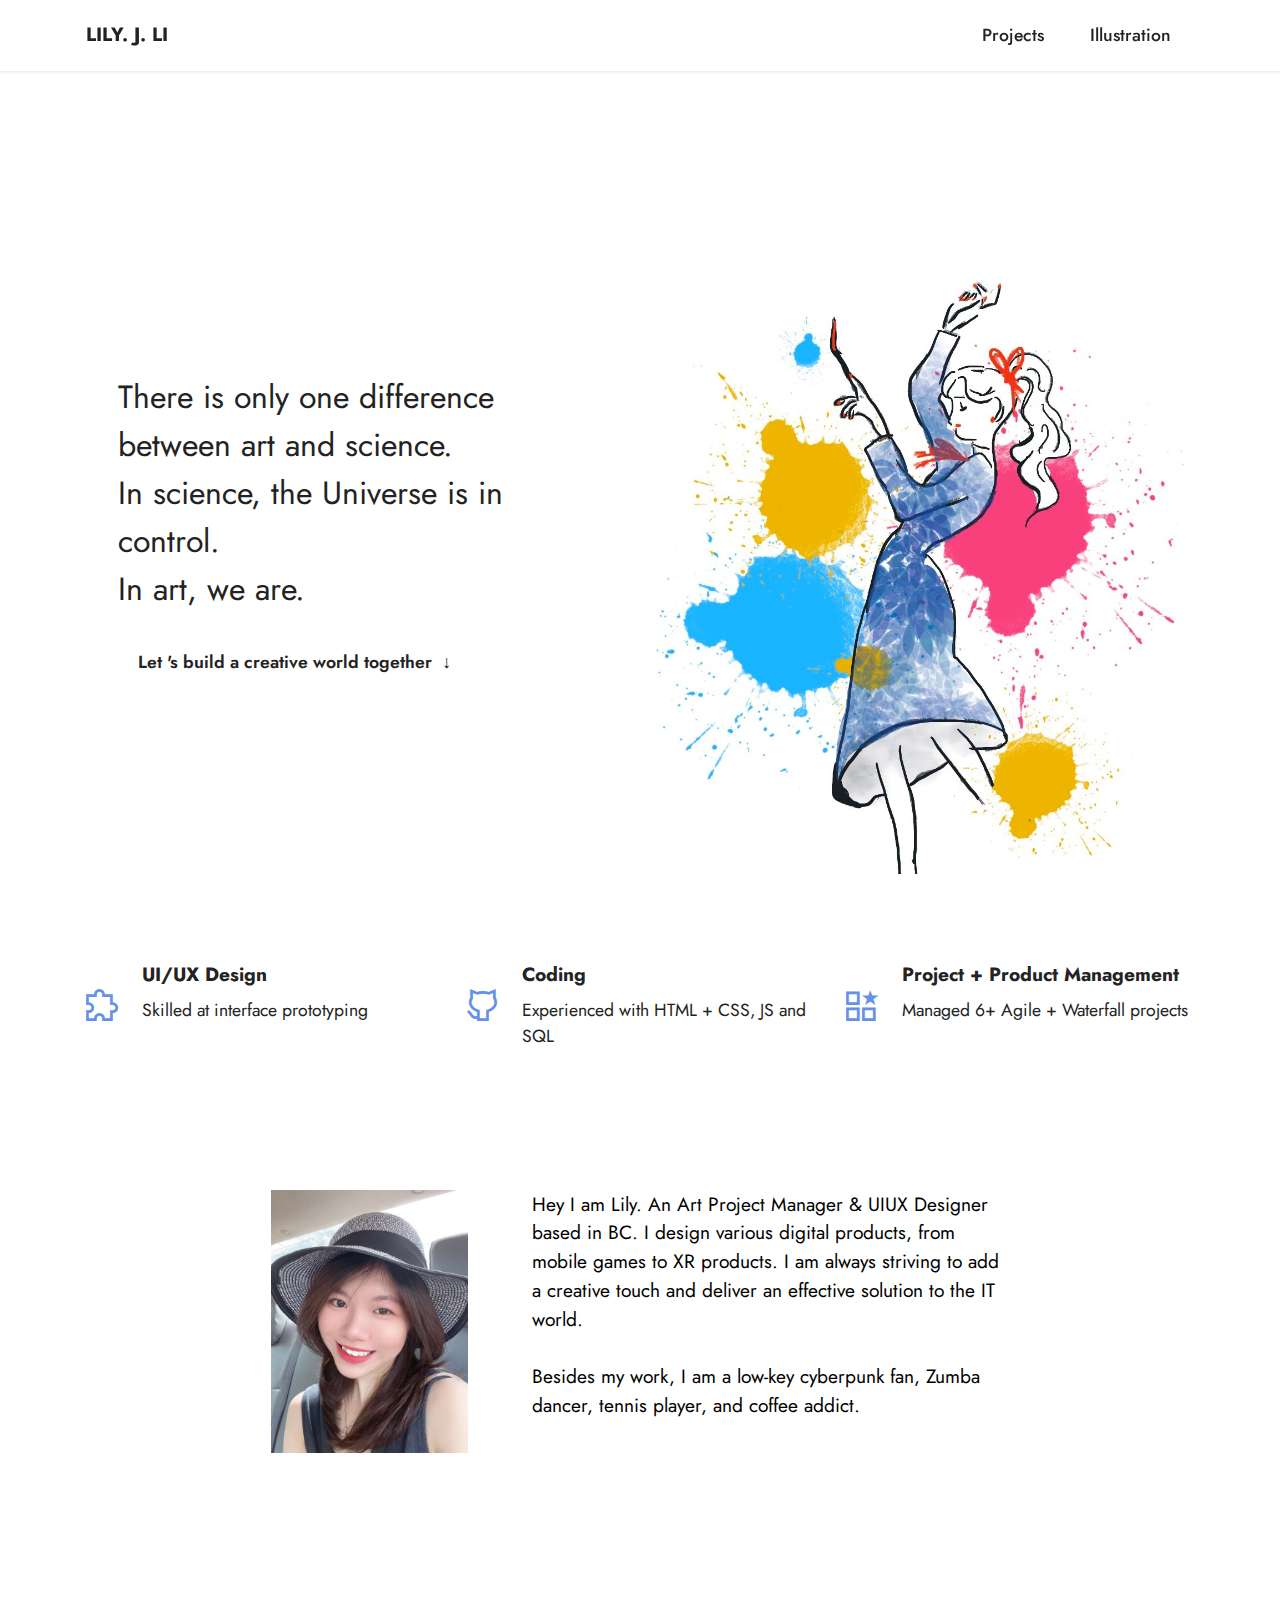
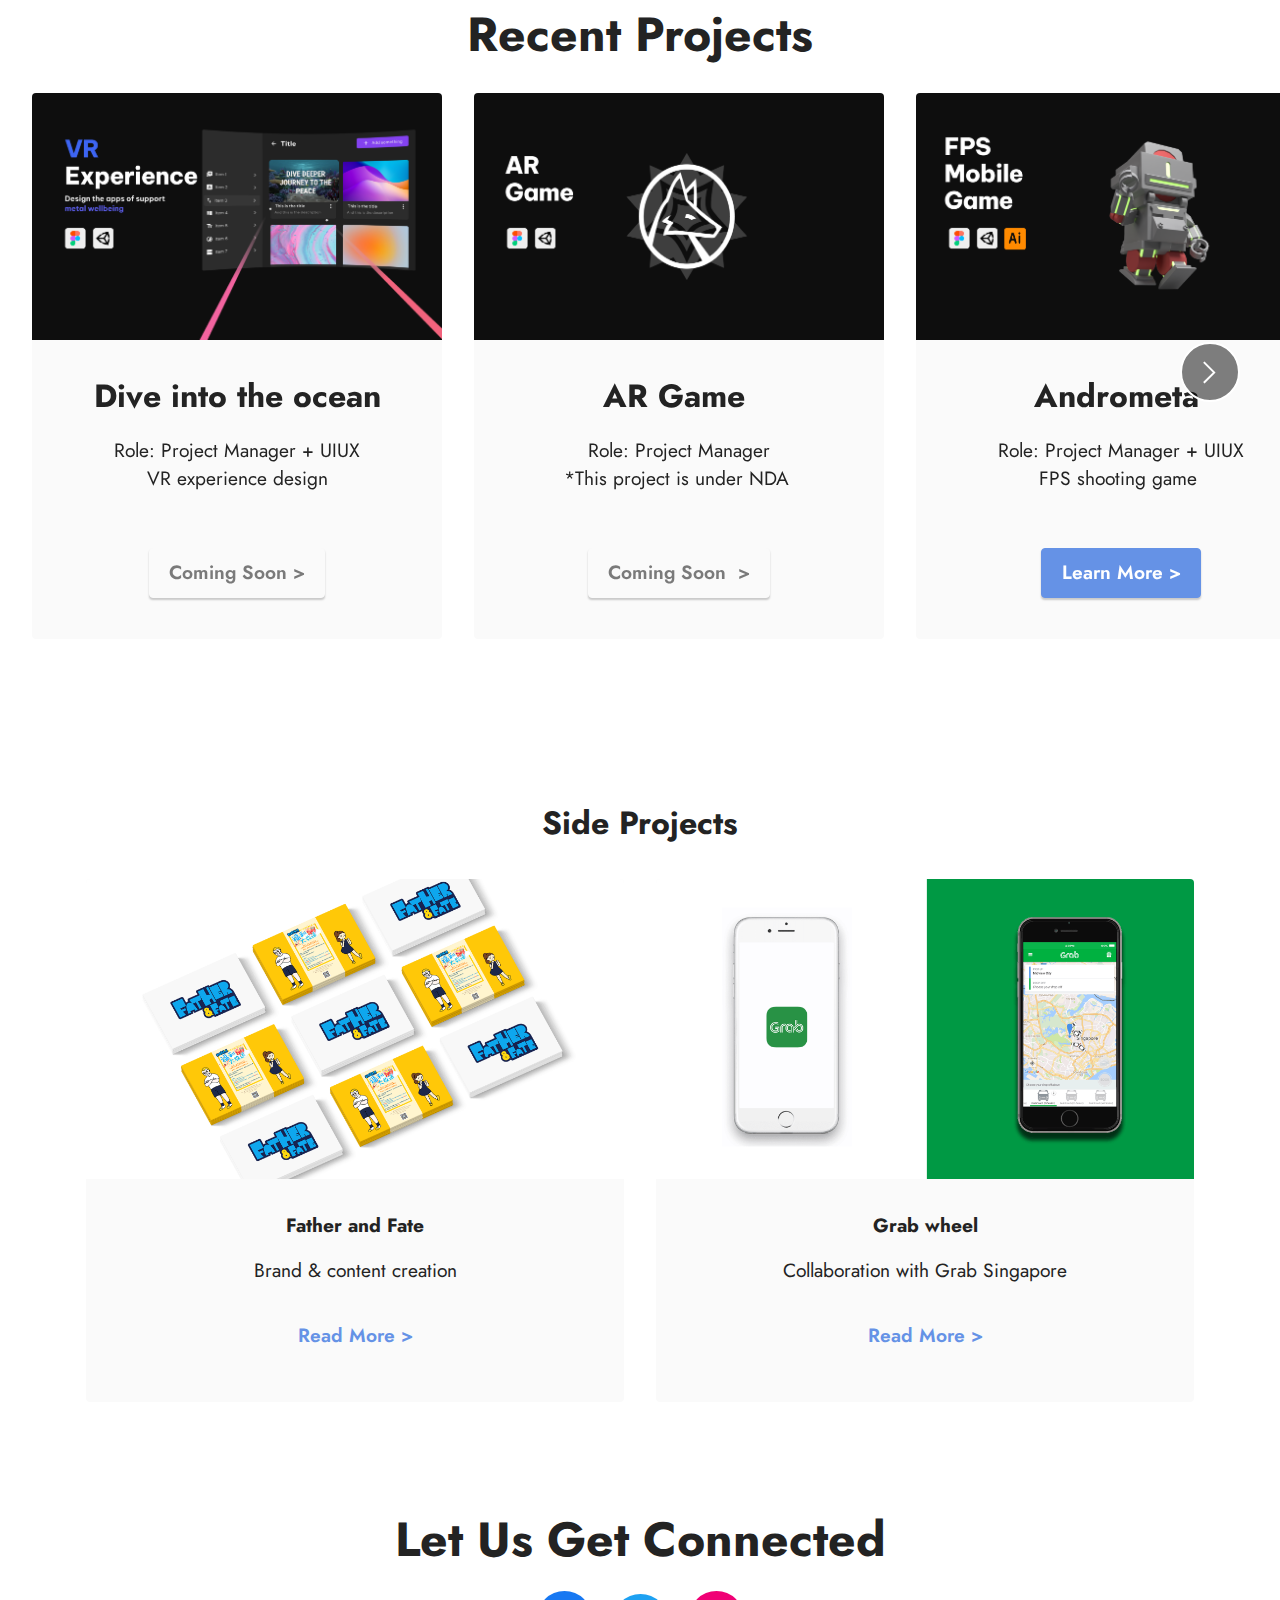
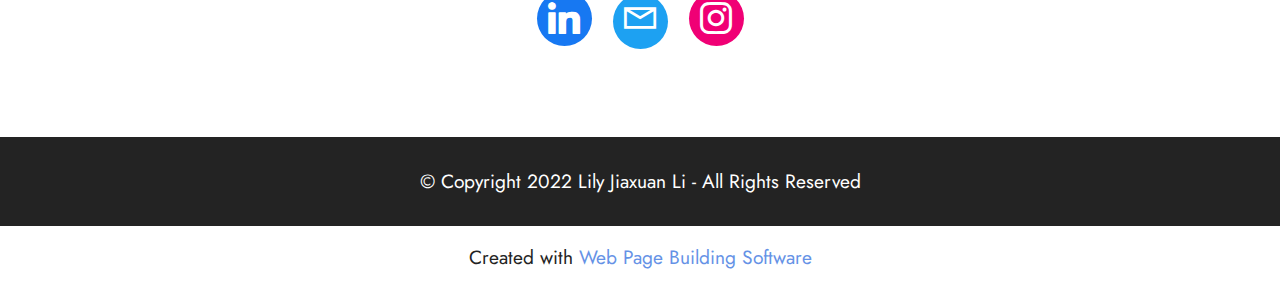
==== index.html @ 889403f9 "create github pages" ====
<!DOCTYPE html>
<html  >
<head>
  <!-- Site made with Mobirise Website Builder v5.6.5, https://mobirise.com -->
  <meta charset="UTF-8">
  <meta http-equiv="X-UA-Compatible" content="IE=edge">
  <meta name="generator" content="Mobirise v5.6.5, mobirise.com">
  <meta name="twitter:card" content="summary_large_image"/>
  <meta name="twitter:image:src" content="">
  <meta property="og:image" content="">
  <meta name="twitter:title" content="Home">
  <meta name="viewport" content="width=device-width, initial-scale=1, minimum-scale=1">
  <link rel="shortcut icon" href="assets/images/title-128x105.png" type="image/x-icon">
  <meta name="description" content="">
  
  
  <title>Home</title>
  <link rel="stylesheet" href="assets/web/assets/mobirise-icons2/mobirise2.css">
  <link rel="stylesheet" href="assets/bootstrap/css/bootstrap.min.css">
  <link rel="stylesheet" href="assets/bootstrap/css/bootstrap-grid.min.css">
  <link rel="stylesheet" href="assets/bootstrap/css/bootstrap-reboot.min.css">
  <link rel="stylesheet" href="assets/dropdown/css/style.css">
  <link rel="stylesheet" href="assets/socicon/css/styles.css">
  <link rel="stylesheet" href="assets/theme/css/style.css">
  <link rel="preload" href="https://fonts.googleapis.com/css?family=Jost:100,200,300,400,500,600,700,800,900,100i,200i,300i,400i,500i,600i,700i,800i,900i&display=swap" as="style" onload="this.onload=null;this.rel='stylesheet'">
  <noscript><link rel="stylesheet" href="https://fonts.googleapis.com/css?family=Jost:100,200,300,400,500,600,700,800,900,100i,200i,300i,400i,500i,600i,700i,800i,900i&display=swap"></noscript>
  <link rel="preload" as="style" href="assets/mobirise/css/mbr-additional.css"><link rel="stylesheet" href="assets/mobirise/css/mbr-additional.css" type="text/css">
  
  
  
  
</head>
<body>
  
  <section data-bs-version="5.1" class="menu menu1 cid-sfusuhJ6v9" once="menu" id="menu1-20">
    

    <nav class="navbar navbar-dropdown navbar-fixed-top navbar-expand-lg">
        <div class="container">
            <div class="navbar-brand">
                
                <span class="navbar-caption-wrap"><a class="navbar-caption text-black text-primary display-7" href="index.html">LILY. J. LI</a></span>
            </div>
            <button class="navbar-toggler" type="button" data-toggle="collapse" data-bs-toggle="collapse" data-target="#navbarSupportedContent" data-bs-target="#navbarSupportedContent" aria-controls="navbarNavAltMarkup" aria-expanded="false" aria-label="Toggle navigation">
                <div class="hamburger">
                    <span></span>
                    <span></span>
                    <span></span>
                    <span></span>
                </div>
            </button>
            <div class="collapse navbar-collapse" id="navbarSupportedContent">
                <ul class="navbar-nav nav-dropdown nav-right" data-app-modern-menu="true"><li class="nav-item"><a class="nav-link link text-black text-primary display-4" href="index.html#gallery2-7">Projects</a></li>
                    <li class="nav-item"><a class="nav-link link text-black text-primary display-4" href="page5.html">Illustration</a>
                    </li></ul>
                
                
            </div>
        </div>
    </nav>
</section>

<section data-bs-version="5.1" class="header14 cid-seDKMAUmzc mbr-fullscreen" id="header14-0">

    

    

    <div class="container">
        <div class="row justify-content-center align-items-center">
            <div class="col-12 col-md-6 image-wrapper">
                <img src="assets/images/20201031181424.jpg" alt="Mobirise">
            </div>
            <div class="col-12 col-md">
                <div class="text-wrapper">
                    
                    <p class="mbr-text mbr-fonts-style display-5"><br>There is only one difference between art and science.<br>In science, the Universe is in control.<br>In art, we are.</p>
                    <div class="mbr-section-btn mt-3"><a class="btn btn-black-outline display-4" href="index.html#features15-19">Let 's build a creative world together&nbsp; ↓&nbsp;</a></div>
                </div>
            </div>
        </div>
    </div>
</section>

<section data-bs-version="5.1" class="features14 cid-seElMoyIQG" id="features15-19">

    
    
    <div class="container">
        <div class="row justify-content-center">
            <div class="card col-12 col-md-6 col-lg-4">
                <div class="card-wrapper">
                    <span class="mbr-iconfont m-auto mobi-mbri-extension mobi-mbri"></span>
                    <div class="card-box">
                        <h4 class="card-title mbr-fonts-style mb-2 display-7"><strong>UI/UX D</strong><span style="font-size: 19.2px;"><strong>esign</strong></span></h4>
                        <h5 class="card-text mbr-fonts-style display-4">Skilled at interface prototyping&nbsp;</h5>
                    </div>
                </div>
            </div>
            <div class="card col-12 col-md-6 col-lg-4">
                <div class="card-wrapper">
                    <span class="mbr-iconfont m-auto mobi-mbri-github mobi-mbri"></span>
                    <div class="card-box">
                        <h4 class="card-title mbr-fonts-style mb-2 display-7"><strong>Coding</strong></h4>
                        <h5 class="card-text mbr-fonts-style display-4">Experienced with HTML + CSS, JS and SQL</h5>
                    </div>
                </div>
            </div>
            <div class="card col-12 col-md-6 col-lg-4">
                <div class="card-wrapper">
                    <span class="mbr-iconfont m-auto mobi-mbri-features mobi-mbri"></span>
                    <div class="card-box">
                        <h4 class="card-title mbr-fonts-style mb-2 display-7"><strong>Project + Product Management&nbsp;</strong></h4>
                        <h5 class="card-text mbr-fonts-style display-4">Managed 6+ Agile + Waterfall projects&nbsp;</h5>
                    </div>

                </div>
            </div>
            
        </div>
    </div>
</section>

<section data-bs-version="5.1" class="mbr-section content7 cid-sgqFFwOQQ7" id="content7-44">
          
    

    <div class="container">
        <div class="media-container-row">
            <div class="col-12 col-md-8">
                <div class="media-container-row">
                    <div class="media-content">
                        <div class="mbr-section-text">
                            <p class="mbr-text align-right mb-0 mbr-fonts-style display-7">Hey I am Lily. An Art Project Manager &amp; UIUX Designer based in BC. I design various digital products, from mobile games to XR products. I am always striving to add a creative touch and deliver an effective solution to the IT world.
<br>
<br>Besides my work, I am a low-key cyberpunk fan, Zumba dancer, tennis player, and coffee addict.&nbsp;<br></p>
                        </div>
                    </div>
                    <div class="mbr-figure" style="width: 50%;">
                     <img src="assets/images/1jpg.jpg" alt="Mobirise">  
                    </div>
                </div>
            </div>
        </div>
    </div>
</section>

<section data-bs-version="5.1" class="slider4 mbr-embla cid-t0RBkNvS1s" id="slider4-5m">
    
    
    <div class="position-relative text-center">
        <div class="mbr-section-head">
            <h4 class="mbr-section-title mbr-fonts-style align-center mb-0 display-2"><strong>Recent Projects</strong></h4>
            
        </div>
        <div class="embla mt-4" data-skip-snaps="true" data-align="center" data-contain-scroll="trimSnaps" data-auto-play-interval="5" data-draggable="true">
            <div class="embla__viewport container-fluid">
                <div class="embla__container">
                    <div class="embla__slide slider-image item active" style="margin-left: 1rem; margin-right: 1rem;">
                        <div class="slide-content">
                            <div class="item-wrapper">
                                <div class="item-img">
                                    <img src="assets/images/cover-1.png" alt="Mobirise Website Builder" data-slide-to="1" data-bs-slide-to="1">
                                </div>
                            </div>
                            <div class="item-content">
                                <h5 class="item-title mbr-fonts-style display-5"><strong>Dive into the ocean</strong></h5>
                                
                                <p class="mbr-text mbr-fonts-style mt-3 display-7">Role: Project Manager + UIUX<br>VR experience design<br><br> </p>
                            </div>
                            <div class="mbr-section-btn item-footer mt-2"><a href="" class="btn item-btn btn-white display-7" target="_blank">Coming Soon &gt;</a></div>
                        </div>
                    </div>
                    <div class="embla__slide slider-image item" style="margin-left: 1rem; margin-right: 1rem;">
                        <div class="slide-content">
                            <div class="item-wrapper">
                                <div class="item-img">
                                    <img src="assets/images/cover-ar.png" alt="Mobirise Website Builder" data-slide-to="1" data-bs-slide-to="1">
                                </div>
                            </div>
                            <div class="item-content">
                                <h5 class="item-title mbr-fonts-style display-5"><strong>AR Game&nbsp;</strong></h5>
                                
                                <p class="mbr-text mbr-fonts-style mt-3 display-7">Role: Project Manager<br>*This project is under NDA&nbsp;</p>
                            </div>
                            <div class="mbr-section-btn item-footer mt-2"><a href="" class="btn item-btn btn-white display-7" target="_blank">Coming Soon&nbsp; &gt;</a></div>
                        </div>
                    </div><div class="embla__slide slider-image item" style="margin-left: 1rem; margin-right: 1rem;">
                        <div class="slide-content">
                            <div class="item-wrapper">
                                <div class="item-img">
                                    
                                <a href="page10.html"><img src="assets/images/coverandrometa-1.png" alt="Mobirise Website Builder" data-slide-to="2" data-bs-slide-to="2"></a></div>
                            </div>
                            <div class="item-content">
                                <h5 class="item-title mbr-fonts-style display-5"><strong>Andrometa&nbsp;</strong></h5>
                                
                                <p class="mbr-text mbr-fonts-style mt-3 display-7">Role: Project Manager + UIUX<br>FPS shooting game&nbsp;<br></p>
                            </div>
                            <div class="mbr-section-btn item-footer mt-2"><a href="page10.html" class="btn btn-primary item-btn display-7" target="_blank">Learn More
                                    &gt;</a></div>
                        </div>
                    </div><div class="embla__slide slider-image item" style="margin-left: 1rem; margin-right: 1rem;">
                        <div class="slide-content">
                            <div class="item-wrapper">
                                <div class="item-img">
                                    
                                <a href="page1.html"><img src="assets/images/coversaint.png" alt="Mobirise Website Builder" data-slide-to="3" data-bs-slide-to="3"></a></div>
                            </div>
                            <div class="item-content">
                                <h5 class="item-title mbr-fonts-style display-5"><strong>Saint-Seiya Awakening</strong></h5>
                                
                                <p class="mbr-text mbr-fonts-style mt-3 display-7">Role: UIUX designer<br>*This project is under NDA&nbsp;<br></p>
                            </div>
                            <div class="mbr-section-btn item-footer mt-2"><a href="page1.html" class="btn btn-primary item-btn display-7" target="_blank">Learn More
                                    &gt;</a></div>
                        </div>
                    </div>
                    
                    
                </div>
            </div>
            <button class="embla__button embla__button--prev">
                <span class="mobi-mbri mobi-mbri-arrow-prev mbr-iconfont" aria-hidden="true"></span>
                <span class="sr-only visually-hidden visually-hidden">Previous</span>
            </button>
            <button class="embla__button embla__button--next">
                <span class="mobi-mbri mobi-mbri-arrow-next mbr-iconfont" aria-hidden="true"></span>
                <span class="sr-only visually-hidden visually-hidden">Next</span>
            </button>
        </div>
    </div>
</section>

<section data-bs-version="5.1" class="content3 cid-seVIAk7tf1" id="content3-1i">
    
    
    <div class="container">
        <div class="mbr-section-head">
            <h4 class="mbr-section-title mbr-fonts-style align-center mb-0 display-5"><strong>Side Projects</strong></h4>
            
        </div>
        <div class="row mt-4">
            
            <div class="item features-image сol-12 col-md-6 col-lg-6">
                <div class="item-wrapper">
                    <div class="item-img">
                        <a href="page8.html" target="_blank"><img src="assets/images/20201202213956.png" alt="" title=""></a>
                    </div>
                    <div class="item-content">
                        <h5 class="item-title mbr-fonts-style display-7"><strong>Father and Fate</strong></h5>
                        
                        <p class="mbr-text mbr-fonts-style mt-3 display-7">Brand &amp; content creation</p>
                    </div>
                    <div class="mbr-section-btn item-footer mt-2"><a href="page8.html" class="btn item-btn btn-primary-outline display-7" target="_blank">Read More &gt;</a></div>
                </div>
            </div>
            <div class="item features-image сol-12 col-md-6 col-lg-6">
                <div class="item-wrapper">
                    <div class="item-img">
                        <a href="page2.html" target="_blank"><img src="assets/images/iphone-1920x1080.png" alt="" title=""></a>
                    </div>
                    <div class="item-content">
                        <h5 class="item-title mbr-fonts-style display-7"><strong>Grab wheel</strong></h5>
                        
                        <p class="mbr-text mbr-fonts-style mt-3 display-7">Collaboration with Grab Singapore</p>
                    </div>
                    <div class="mbr-section-btn item-footer mt-2"><a href="page2.html" class="btn item-btn btn-primary-outline display-7" target="_blank">Read More &gt;</a></div>
                </div>
            </div>

        </div>
    </div>
</section>

<section data-bs-version="5.1" class="share3 cid-seEkMu1bm9" id="share3-16">
    
     
    
    

    <div class="container">
        <div class="media-container-row">
            <div class="col-12">
                <h3 class="mbr-section-title align-center mb-3 mbr-fonts-style display-2">
                    <strong>Let Us Get Connected</strong></h3>
                <div class="social-list align-center">
                   
                    <a class="iconfont-wrapper bg-facebook m-2 " target="_blank" href="https://www.linkedin.com/in/lily-li-65710a14a/">
                            <span class="socicon-linkedin socicon"></span>
                        </a>
                        <a class="iconfont-wrapper bg-twitter m-2" href="mailto:j892li@uwaterloo.ca">
                            <span class="mobi-mbri-letter mobi-mbri"></span>
                        </a>
                        <a class="iconfont-wrapper bg-instagram m-2" href="https://www.instagram.com/lilyjlsalon/" target="_blank">
                            <span class="socicon-instagram socicon"></span>
                        </a>
                        
                        
                        
                        
                        
                        
                        
                        
                </div>
            </div>
        </div>
    </div>
</section>

<section data-bs-version="5.1" class="footer7 cid-seEkNGOCdK" once="footers" id="footer7-17">

    

    

    <div class="container">
        <div class="media-container-row align-center mbr-white">
            <div class="col-12">
                <p class="mbr-text mb-0 mbr-fonts-style display-7">
                    © Copyright 2022 Lily Jiaxuan Li - All Rights Reserved
                </p>
            </div>
        </div>
    </div>
</section><section class="display-7" style="padding: 0;align-items: center;justify-content: center;flex-wrap: wrap;    align-content: center;display: flex;position: relative;height: 4rem;"><a href="https://mobiri.se/1674892" style="flex: 1 1;height: 4rem;position: absolute;width: 100%;z-index: 1;"><img alt="" style="height: 4rem;" src="[data-uri]"></a><p style="margin: 0;text-align: center;" class="display-7">Created with &#8204;</p><a style="z-index:1" href="https://mobirise.com"> Web Page  Building Software</a></section><script src="assets/bootstrap/js/bootstrap.bundle.min.js"></script>  <script src="assets/smoothscroll/smooth-scroll.js"></script>  <script src="assets/ytplayer/index.js"></script>  <script src="assets/dropdown/js/navbar-dropdown.js"></script>  <script src="assets/embla/embla.min.js"></script>  <script src="assets/embla/script.js"></script>  <script src="assets/theme/js/script.js"></script>  
  
  
</body>
</html>
---- assets/web/assets/mobirise-icons2/mobirise2.css ----
@font-face {
  font-family: 'Moririse2';
  font-display: swap;
  src:  url('mobirise2.eot?f2bix4');
  src:  url('mobirise2.eot?f2bix4#iefix') format('embedded-opentype'),
    url('mobirise2.ttf?f2bix4') format('truetype'),
    url('mobirise2.woff?f2bix4') format('woff'),
    url('mobirise2.svg?f2bix4#mobirise2') format('svg');
  font-weight: normal;
  font-style: normal;
}

[class^="mobi-"], [class*=" mobi-"] {
  /* use !important to prevent issues with browser extensions that change fonts */
  font-family: 'Moririse2' !important;
  speak: none;
  font-style: normal;
  font-weight: normal;
  font-variant: normal;
  text-transform: none;
  line-height: 1;

  /* Better Font Rendering =========== */
  -webkit-font-smoothing: antialiased;
  -moz-osx-font-smoothing: grayscale;
}

.mobi-mbri-add-submenu:before {
  content: "\e900";
}
.mobi-mbri-alert:before {
  content: "\e901";
}
.mobi-mbri-align-center:before {
  content: "\e902";
}
.mobi-mbri-align-justify:before {
  content: "\e903";
}
.mobi-mbri-align-left:before {
  content: "\e904";
}
.mobi-mbri-align-right:before {
  content: "\e905";
}
.mobi-mbri-android:before {
  content: "\e906";
}
.mobi-mbri-apple:before {
  content: "\e907";
}
.mobi-mbri-arrow-down:before {
  content: "\e908";
}
.mobi-mbri-arrow-next:before {
  content: "\e909";
}
.mobi-mbri-arrow-prev:before {
  content: "\e90a";
}
.mobi-mbri-arrow-up:before {
  content: "\e90b";
}
.mobi-mbri-bold:before {
  content: "\e90c";
}
.mobi-mbri-bookmark:before {
  content: "\e90d";
}
.mobi-mbri-bootstrap:before {
  content: "\e90e";
}
.mobi-mbri-briefcase:before {
  content: "\e90f";
}
.mobi-mbri-browse:before {
  content: "\e910";
}
.mobi-mbri-bulleted-list:before {
  content: "\e911";
}
.mobi-mbri-calendar:before {
  content: "\e912";
}
.mobi-mbri-camera:before {
  content: "\e913";
}
.mobi-mbri-cart-add:before {
  content: "\e914";
}
.mobi-mbri-cart-full:before {
  content: "\e915";
}
.mobi-mbri-cash:before {
  content: "\e916";
}
.mobi-mbri-change-style:before {
  content: "\e917";
}
.mobi-mbri-chat:before {
  content: "\e918";
}
.mobi-mbri-clock:before {
  content: "\e919";
}
.mobi-mbri-close:before {
  content: "\e91a";
}
.mobi-mbri-cloud:before {
  content: "\e91b";
}
.mobi-mbri-code:before {
  content: "\e91c";
}
.mobi-mbri-contact-form:before {
  content: "\e91d";
}
.mobi-mbri-credit-card:before {
  content: "\e91e";
}
.mobi-mbri-cursor-click:before {
  content: "\e91f";
}
.mobi-mbri-cust-feedback:before {
  content: "\e920";
}
.mobi-mbri-database:before {
  content: "\e921";
}
.mobi-mbri-delivery:before {
  content: "\e922";
}
.mobi-mbri-desktop:before {
  content: "\e923";
}
.mobi-mbri-devices:before {
  content: "\e924";
}
.mobi-mbri-down:before {
  content: "\e925";
}
.mobi-mbri-download-2:before {
  content: "\e926";
}
.mobi-mbri-download:before {
  content: "\e927";
}
.mobi-mbri-drag-n-drop-2:before {
  content: "\e928";
}
.mobi-mbri-drag-n-drop:before {
  content: "\e929";
}
.mobi-mbri-edit-2:before {
  content: "\e92a";
}
.mobi-mbri-edit:before {
  content: "\e92b";
}
.mobi-mbri-error:before {
  content: "\e92c";
}
.mobi-mbri-extension:before {
  content: "\e92d";
}
.mobi-mbri-features:before {
  content: "\e92e";
}
.mobi-mbri-file:before {
  content: "\e92f";
}
.mobi-mbri-flag:before {
  content: "\e930";
}
.mobi-mbri-folder:before {
  content: "\e931";
}
.mobi-mbri-gift:before {
  content: "\e932";
}
.mobi-mbri-github:before {
  content: "\e933";
}
.mobi-mbri-globe-2:before {
  content: "\e934";
}
.mobi-mbri-globe:before {
  content: "\e935";
}
.mobi-mbri-growing-chart:before {
  content: "\e936";
}
.mobi-mbri-hearth:before {
  content: "\e937";
}
.mobi-mbri-help:before {
  content: "\e938";
}
.mobi-mbri-home:before {
  content: "\e939";
}
.mobi-mbri-hot-cup:before {
  content: "\e93a";
}
.mobi-mbri-idea:before {
  content: "\e93b";
}
.mobi-mbri-image-gallery:before {
  content: "\e93c";
}
.mobi-mbri-image-slider:before {
  content: "\e93d";
}
.mobi-mbri-info:before {
  content: "\e93e";
}
.mobi-mbri-italic:before {
  content: "\e93f";
}
.mobi-mbri-key:before {
  content: "\e940";
}
.mobi-mbri-laptop:before {
  content: "\e941";
}
.mobi-mbri-layers:before {
  content: "\e942";
}
.mobi-mbri-left-right:before {
  content: "\e943";
}
.mobi-mbri-left:before {
  content: "\e944";
}
.mobi-mbri-letter:before {
  content: "\e945";
}
.mobi-mbri-like:before {
  content: "\e946";
}
.mobi-mbri-link:before {
  content: "\e947";
}
.mobi-mbri-lock:before {
  content: "\e948";
}
.mobi-mbri-login:before {
  content: "\e949";
}
.mobi-mbri-logout:before {
  content: "\e94a";
}
.mobi-mbri-magic-stick:before {
  content: "\e94b";
}
.mobi-mbri-map-pin:before {
  content: "\e94c";
}
.mobi-mbri-menu:before {
  content: "\e94d";
}
.mobi-mbri-mobile-2:before {
  content: "\e94e";
}
.mobi-mbri-mobile-horizontal:before {
  content: "\e94f";
}
.mobi-mbri-mobile:before {
  content: "\e950";
}
.mobi-mbri-mobirise:before {
  content: "\e951";
}
.mobi-mbri-more-horizontal:before {
  content: "\e952";
}
.mobi-mbri-more-vertical:before {
  content: "\e953";
}
.mobi-mbri-music:before {
  content: "\e954";
}
.mobi-mbri-new-file:before {
  content: "\e955";
}
.mobi-mbri-numbered-list:before {
  content: "\e956";
}
.mobi-mbri-opened-folder:before {
  content: "\e957";
}
.mobi-mbri-pages:before {
  content: "\e958";
}
.mobi-mbri-paper-plane:before {
  content: "\e959";
}
.mobi-mbri-paperclip:before {
  content: "\e95a";
}
.mobi-mbri-phone:before {
  content: "\e95b";
}
.mobi-mbri-photo:before {
  content: "\e95c";
}
.mobi-mbri-photos:before {
  content: "\e95d";
}
.mobi-mbri-pin:before {
  content: "\e95e";
}
.mobi-mbri-play:before {
  content: "\e95f";
}
.mobi-mbri-plus:before {
  content: "\e960";
}
.mobi-mbri-preview:before {
  content: "\e961";
}
.mobi-mbri-print:before {
  content: "\e962";
}
.mobi-mbri-protect:before {
  content: "\e963";
}
.mobi-mbri-question:before {
  content: "\e964";
}
.mobi-mbri-quote-left:before {
  content: "\e965";
}
.mobi-mbri-quote-right:before {
  content: "\e966";
}
.mobi-mbri-redo:before {
  content: "\e967";
}
.mobi-mbri-refresh:before {
  content: "\e968";
}
.mobi-mbri-responsive-2:before {
  content: "\e969";
}
.mobi-mbri-responsive:before {
  content: "\e96a";
}
.mobi-mbri-right:before {
  content: "\e96b";
}
.mobi-mbri-rocket:before {
  content: "\e96c";
}
.mobi-mbri-sad-face:before {
  content: "\e96d";
}
.mobi-mbri-sale:before {
  content: "\e96e";
}
.mobi-mbri-save:before {
  content: "\e96f";
}
.mobi-mbri-search:before {
  content: "\e970";
}
.mobi-mbri-setting-2:before {
  content: "\e971";
}
.mobi-mbri-setting-3:before {
  content: "\e972";
}
.mobi-mbri-setting:before {
  content: "\e973";
}
.mobi-mbri-share:before {
  content: "\e974";
}
.mobi-mbri-shopping-bag:before {
  content: "\e975";
}
.mobi-mbri-shopping-basket:before {
  content: "\e976";
}
.mobi-mbri-shopping-cart:before {
  content: "\e977";
}
.mobi-mbri-sites:before {
  content: "\e978";
}
.mobi-mbri-smile-face:before {
  content: "\e979";
}
.mobi-mbri-speed:before {
  content: "\e97a";
}
.mobi-mbri-star:before {
  content: "\e97b";
}
.mobi-mbri-success:before {
  content: "\e97c";
}
.mobi-mbri-sun:before {
  content: "\e97d";
}
.mobi-mbri-sun2:before {
  content: "\e97e";
}
.mobi-mbri-tablet-vertical:before {
  content: "\e97f";
}
.mobi-mbri-tablet:before {
  content: "\e980";
}
.mobi-mbri-target:before {
  content: "\e981";
}
.mobi-mbri-timer:before {
  content: "\e982";
}
.mobi-mbri-to-ftp:before {
  content: "\e983";
}
.mobi-mbri-to-local-drive:before {
  content: "\e984";
}
.mobi-mbri-touch-swipe:before {
  content: "\e985";
}
.mobi-mbri-touch:before {
  content: "\e986";
}
.mobi-mbri-trash:before {
  content: "\e987";
}
.mobi-mbri-underline:before {
  content: "\e988";
}
.mobi-mbri-undo:before {
  content: "\e989";
}
.mobi-mbri-unlink:before {
  content: "\e98a";
}
.mobi-mbri-unlock:before {
  content: "\e98b";
}
.mobi-mbri-up-down:before {
  content: "\e98c";
}
.mobi-mbri-up:before {
  content: "\e98d";
}
.mobi-mbri-update:before {
  content: "\e98e";
}
.mobi-mbri-upload-2:before {
  content: "\e98f";
}
.mobi-mbri-upload:before {
  content: "\e990";
}
.mobi-mbri-user-2:before {
  content: "\e991";
}
.mobi-mbri-user:before {
  content: "\e992";
}
.mobi-mbri-users:before {
  content: "\e993";
}
.mobi-mbri-video-play:before {
  content: "\e994";
}
.mobi-mbri-video:before {
  content: "\e995";
}
.mobi-mbri-watch:before {
  content: "\e996";
}
.mobi-mbri-website-theme-2:before {
  content: "\e997";
}
.mobi-mbri-website-theme:before {
  content: "\e998";
}
.mobi-mbri-wifi:before {
  content: "\e999";
}
.mobi-mbri-windows:before {
  content: "\e99a";
}
.mobi-mbri-zoom-in:before {
  content: "\e99b";
}
.mobi-mbri-zoom-out:before {
  content: "\e99c";
}
---- assets/dropdown/css/style.css ----
.navbar-dropdown {
  left: 0;
  padding: 0;
  position: absolute;
  right: 0;
  top: 0;
  transition: all 0.45s ease;
  z-index: 1030;
  background: #282828; }
  .navbar-dropdown .navbar-logo {
    margin-right: 0.8rem;
    transition: margin 0.3s ease-in-out;
    vertical-align: middle; }
    .navbar-dropdown .navbar-logo img {
      height: 3.125rem;
      transition: all 0.3s ease-in-out; }
    .navbar-dropdown .navbar-logo.mbr-iconfont {
      font-size: 3.125rem;
      line-height: 3.125rem; }
  .navbar-dropdown .navbar-caption {
    font-weight: 700;
    white-space: normal;
    vertical-align: -4px;
    line-height: 3.125rem !important; }
    .navbar-dropdown .navbar-caption, .navbar-dropdown .navbar-caption:hover {
      color: inherit;
      text-decoration: none; }
  .navbar-dropdown .mbr-iconfont + .navbar-caption {
    vertical-align: -1px; }
  .navbar-dropdown.navbar-fixed-top {
    position: fixed; }
  .navbar-dropdown .navbar-brand span {
    vertical-align: -4px; }
  .navbar-dropdown.bg-color.transparent {
    background: none; }
  .navbar-dropdown.navbar-short .navbar-brand {
    padding: 0.625rem 0; }
    .navbar-dropdown.navbar-short .navbar-brand span {
      vertical-align: -1px; }
  .navbar-dropdown.navbar-short .navbar-caption {
    line-height: 2.375rem !important;
    vertical-align: -2px; }
  .navbar-dropdown.navbar-short .navbar-logo {
    margin-right: 0.5rem; }
    .navbar-dropdown.navbar-short .navbar-logo img {
      height: 2.375rem; }
    .navbar-dropdown.navbar-short .navbar-logo.mbr-iconfont {
      font-size: 2.375rem;
      line-height: 2.375rem; }
  .navbar-dropdown.navbar-short .mbr-table-cell {
    height: 3.625rem; }
  .navbar-dropdown .navbar-close {
    left: 0.6875rem;
    position: fixed;
    top: 0.75rem;
    z-index: 1000; }
  .navbar-dropdown .hamburger-icon {
    content: "";
    display: inline-block;
    vertical-align: middle;
    width: 16px;
    -webkit-box-shadow: 0 -6px 0 1px #282828,0 0 0 1px #282828,0 6px 0 1px #282828;
    -moz-box-shadow: 0 -6px 0 1px #282828,0 0 0 1px #282828,0 6px 0 1px #282828;
    box-shadow: 0 -6px 0 1px #282828,0 0 0 1px #282828,0 6px 0 1px #282828; }

.dropdown-menu .dropdown-toggle[data-toggle="dropdown-submenu"]::after {
  border-bottom: 0.35em solid transparent;
  border-left: 0.35em solid;
  border-right: 0;
  border-top: 0.35em solid transparent;
  margin-left: 0.3rem; }

.dropdown-menu .dropdown-item:focus {
  outline: 0; }

.nav-dropdown {
  font-size: 0.75rem;
  font-weight: 500;
  height: auto !important; }
  .nav-dropdown .nav-btn {
    padding-left: 1rem; }
  .nav-dropdown .link {
    margin: .667em 1.667em;
    font-weight: 500;
    padding: 0;
    transition: color .2s ease-in-out; }
    .nav-dropdown .link.dropdown-toggle {
      margin-right: 2.583em; }
      .nav-dropdown .link.dropdown-toggle::after {
        margin-left: .25rem;
        border-top: 0.35em solid;
        border-right: 0.35em solid transparent;
        border-left: 0.35em solid transparent;
        border-bottom: 0; }
      .nav-dropdown .link.dropdown-toggle[aria-expanded="true"] {
        margin: 0;
        padding: 0.667em 3.263em  0.667em 1.667em; }
  .nav-dropdown .link::after,
  .nav-dropdown .dropdown-item::after {
    color: inherit; }
  .nav-dropdown .btn {
    font-size: 0.75rem;
    font-weight: 700;
    letter-spacing: 0;
    margin-bottom: 0;
    padding-left: 1.25rem;
    padding-right: 1.25rem; }
  .nav-dropdown .dropdown-menu {
    border-radius: 0;
    border: 0;
    left: 0;
    margin: 0;
    padding-bottom: 1.25rem;
    padding-top: 1.25rem;
    position: relative; }
  .nav-dropdown .dropdown-submenu {
    margin-left: 0.125rem;
    top: 0; }
  .nav-dropdown .dropdown-item {
    font-weight: 500;
    line-height: 2;
    padding: 0.3846em 4.615em 0.3846em 1.5385em;
    position: relative;
    transition: color .2s ease-in-out, background-color .2s ease-in-out; }
    .nav-dropdown .dropdown-item::after {
      margin-top: -0.3077em;
      position: absolute;
      right: 1.1538em;
      top: 50%; }
    .nav-dropdown .dropdown-item:focus, .nav-dropdown .dropdown-item:hover {
      background: none; }

@media (max-width: 767px) {
  .nav-dropdown.navbar-toggleable-sm {
    bottom: 0;
    display: none;
    left: 0;
    overflow-x: hidden;
    position: fixed;
    top: 0;
    transform: translateX(-100%);
    -ms-transform: translateX(-100%);
    -webkit-transform: translateX(-100%);
    width: 18.75rem;
    z-index: 999; } }
.nav-dropdown.navbar-toggleable-xl {
  bottom: 0;
  display: none;
  left: 0;
  overflow-x: hidden;
  position: fixed;
  top: 0;
  transform: translateX(-100%);
  -ms-transform: translateX(-100%);
  -webkit-transform: translateX(-100%);
  width: 18.75rem;
  z-index: 999; }

.nav-dropdown-sm {
  display: block !important;
  overflow-x: hidden;
  overflow: auto;
  padding-top: 3.875rem; }
  .nav-dropdown-sm::after {
    content: "";
    display: block;
    height: 3rem;
    width: 100%; }
  .nav-dropdown-sm.collapse.in ~ .navbar-close {
    display: block !important; }
  .nav-dropdown-sm.collapsing, .nav-dropdown-sm.collapse.in {
    transform: translateX(0);
    -ms-transform: translateX(0);
    -webkit-transform: translateX(0);
    transition: all 0.25s ease-out;
    -webkit-transition: all 0.25s ease-out;
    background: #282828; }
  .nav-dropdown-sm.collapsing[aria-expanded="false"] {
    transform: translateX(-100%);
    -ms-transform: translateX(-100%);
    -webkit-transform: translateX(-100%); }
  .nav-dropdown-sm .nav-item {
    display: block;
    margin-left: 0 !important;
    padding-left: 0; }
  .nav-dropdown-sm .link,
  .nav-dropdown-sm .dropdown-item {
    border-top: 1px dotted rgba(255, 255, 255, 0.1);
    font-size: 0.8125rem;
    line-height: 1.6;
    margin: 0 !important;
    padding: 0.875rem 2.4rem 0.875rem 1.5625rem !important;
    position: relative;
    white-space: normal; }
    .nav-dropdown-sm .link:focus, .nav-dropdown-sm .link:hover,
    .nav-dropdown-sm .dropdown-item:focus,
    .nav-dropdown-sm .dropdown-item:hover {
      background: rgba(0, 0, 0, 0.2) !important;
      color: #c0a375; }
  .nav-dropdown-sm .nav-btn {
    position: relative;
    padding: 1.5625rem 1.5625rem 0 1.5625rem; }
    .nav-dropdown-sm .nav-btn::before {
      border-top: 1px dotted rgba(255, 255, 255, 0.1);
      content: "";
      left: 0;
      position: absolute;
      top: 0;
      width: 100%; }
    .nav-dropdown-sm .nav-btn + .nav-btn {
      padding-top: 0.625rem; }
      .nav-dropdown-sm .nav-btn + .nav-btn::before {
        display: none; }
  .nav-dropdown-sm .btn {
    padding: 0.625rem 0; }
  .nav-dropdown-sm .dropdown-toggle[data-toggle="dropdown-submenu"]::after {
    margin-left: .25rem;
    border-top: 0.35em solid;
    border-right: 0.35em solid transparent;
    border-left: 0.35em solid transparent;
    border-bottom: 0; }
  .nav-dropdown-sm .dropdown-toggle[data-toggle="dropdown-submenu"][aria-expanded="true"]::after {
    border-top: 0;
    border-right: 0.35em solid transparent;
    border-left: 0.35em solid transparent;
    border-bottom: 0.35em solid; }
  .nav-dropdown-sm .dropdown-menu {
    margin: 0;
    padding: 0;
    position: relative;
    top: 0;
    left: 0;
    width: 100%;
    border: 0;
    float: none;
    border-radius: 0;
    background: none; }
  .nav-dropdown-sm .dropdown-submenu {
    left: 100%;
    margin-left: 0.125rem;
    margin-top: -1.25rem;
    top: 0; }

.navbar-toggleable-sm .nav-dropdown .dropdown-menu {
  position: absolute; }

.navbar-toggleable-sm .nav-dropdown .dropdown-submenu {
  left: 100%;
  margin-left: 0.125rem;
  margin-top: -1.25rem;
  top: 0; }

.navbar-toggleable-sm.opened .nav-dropdown .dropdown-menu {
  position: relative; }

.navbar-toggleable-sm.opened .nav-dropdown .dropdown-submenu {
  left: 0;
  margin-left: 00rem;
  margin-top: 0rem;
  top: 0; }

.is-builder .nav-dropdown.collapsing {
  transition: none !important; }
---- assets/socicon/css/styles.css ----
@charset "UTF-8";

@font-face {
  font-family: 'Socicon';
  src:  url('../fonts/socicon.eot');
  src:  url('../fonts/socicon.eot?#iefix') format('embedded-opentype'),
    url('../fonts/socicon.woff2') format('woff2'),
    url('../fonts/socicon.ttf') format('truetype'),
    url('../fonts/socicon.woff') format('woff'),
    url('../fonts/socicon.svg#socicon') format('svg');
  font-weight: normal;
  font-style: normal;
  font-display: swap;
}

[data-icon]:before {
  font-family: "socicon" !important;
  content: attr(data-icon);
  font-style: normal !important;
  font-weight: normal !important;
  font-variant: normal !important;
  text-transform: none !important;
  speak: none;
  line-height: 1;
  -webkit-font-smoothing: antialiased;
  -moz-osx-font-smoothing: grayscale;
}

[class^="socicon-"], [class*=" socicon-"] {
  /* use !important to prevent issues with browser extensions that change fonts */
  font-family: 'Socicon' !important;
  speak: none;
  font-style: normal;
  font-weight: normal;
  font-variant: normal;
  text-transform: none;
  line-height: 1;

  /* Better Font Rendering =========== */
  -webkit-font-smoothing: antialiased;
  -moz-osx-font-smoothing: grayscale;
}

.socicon-eitaa:before {
  content: "\e97c";
}
.socicon-soroush:before {
  content: "\e97d";
}
.socicon-bale:before {
  content: "\e97e";
}
.socicon-zazzle:before {
  content: "\e97b";
}
.socicon-society6:before {
  content: "\e97a";
}
.socicon-redbubble:before {
  content: "\e979";
}
.socicon-avvo:before {
  content: "\e978";
}
.socicon-stitcher:before {
  content: "\e977";
}
.socicon-googlehangouts:before {
  content: "\e974";
}
.socicon-dlive:before {
  content: "\e975";
}
.socicon-vsco:before {
  content: "\e976";
}
.socicon-flipboard:before {
  content: "\e973";
}
.socicon-ubuntu:before {
  content: "\e958";
}
.socicon-artstation:before {
  content: "\e959";
}
.socicon-invision:before {
  content: "\e95a";
}
.socicon-torial:before {
  content: "\e95b";
}
.socicon-collectorz:before {
  content: "\e95c";
}
.socicon-seenthis:before {
  content: "\e95d";
}
.socicon-googleplaymusic:before {
  content: "\e95e";
}
.socicon-debian:before {
  content: "\e95f";
}
.socicon-filmfreeway:before {
  content: "\e960";
}
.socicon-gnome:before {
  content: "\e961";
}
.socicon-itchio:before {
  content: "\e962";
}
.socicon-jamendo:before {
  content: "\e963";
}
.socicon-mix:before {
  content: "\e964";
}
.socicon-sharepoint:before {
  content: "\e965";
}
.socicon-tinder:before {
  content: "\e966";
}
.socicon-windguru:before {
  content: "\e967";
}
.socicon-cdbaby:before {
  content: "\e968";
}
.socicon-elementaryos:before {
  content: "\e969";
}
.socicon-stage32:before {
  content: "\e96a";
}
.socicon-tiktok:before {
  content: "\e96b";
}
.socicon-gitter:before {
  content: "\e96c";
}
.socicon-letterboxd:before {
  content: "\e96d";
}
.socicon-threema:before {
  content: "\e96e";
}
.socicon-splice:before {
  content: "\e96f";
}
.socicon-metapop:before {
  content: "\e970";
}
.socicon-naver:before {
  content: "\e971";
}
.socicon-remote:before {
  content: "\e972";
}
.socicon-internet:before {
  content: "\e957";
}
.socicon-moddb:before {
  content: "\e94b";
}
.socicon-indiedb:before {
  content: "\e94c";
}
.socicon-traxsource:before {
  content: "\e94d";
}
.socicon-gamefor:before {
  content: "\e94e";
}
.socicon-pixiv:before {
  content: "\e94f";
}
.socicon-myanimelist:before {
  content: "\e950";
}
.socicon-blackberry:before {
  content: "\e951";
}
.socicon-wickr:before {
  content: "\e952";
}
.socicon-spip:before {
  content: "\e953";
}
.socicon-napster:before {
  content: "\e954";
}
.socicon-beatport:before {
  content: "\e955";
}
.socicon-hackerone:before {
  content: "\e956";
}
.socicon-hackernews:before {
  content: "\e946";
}
.socicon-smashwords:before {
  content: "\e947";
}
.socicon-kobo:before {
  content: "\e948";
}
.socicon-bookbub:before {
  content: "\e949";
}
.socicon-mailru:before {
  content: "\e94a";
}
.socicon-gitlab:before {
  content: "\e945";
}
.socicon-instructables:before {
  content: "\e944";
}
.socicon-portfolio:before {
  content: "\e943";
}
.socicon-codered:before {
  content: "\e940";
}
.socicon-origin:before {
  content: "\e941";
}
.socicon-nextdoor:before {
  content: "\e942";
}
.socicon-udemy:before {
  content: "\e93f";
}
.socicon-livemaster:before {
  content: "\e93e";
}
.socicon-crunchbase:before {
  content: "\e93b";
}
.socicon-homefy:before {
  content: "\e93c";
}
.socicon-calendly:before {
  content: "\e93d";
}
.socicon-realtor:before {
  content: "\e90f";
}
.socicon-tidal:before {
  content: "\e910";
}
.socicon-qobuz:before {
  content: "\e911";
}
.socicon-natgeo:before {
  content: "\e912";
}
.socicon-mastodon:before {
  content: "\e913";
}
.socicon-unsplash:before {
  content: "\e914";
}
.socicon-homeadvisor:before {
  content: "\e915";
}
.socicon-angieslist:before {
  content: "\e916";
}
.socicon-codepen:before {
  content: "\e917";
}
.socicon-slack:before {
  content: "\e918";
}
.socicon-openaigym:before {
  content: "\e919";
}
.socicon-logmein:before {
  content: "\e91a";
}
.socicon-fiverr:before {
  content: "\e91b";
}
.socicon-gotomeeting:before {
  content: "\e91c";
}
.socicon-aliexpress:before {
  content: "\e91d";
}
.socicon-guru:before {
  content: "\e91e";
}
.socicon-appstore:before {
  content: "\e91f";
}
.socicon-homes:before {
  content: "\e920";
}
.socicon-zoom:before {
  content: "\e921";
}
.socicon-alibaba:before {
  content: "\e922";
}
.socicon-craigslist:before {
  content: "\e923";
}
.socicon-wix:before {
  content: "\e924";
}
.socicon-redfin:before {
  content: "\e925";
}
.socicon-googlecalendar:before {
  content: "\e926";
}
.socicon-shopify:before {
  content: "\e927";
}
.socicon-freelancer:before {
  content: "\e928";
}
.socicon-seedrs:before {
  content: "\e929";
}
.socicon-bing:before {
  content: "\e92a";
}
.socicon-doodle:before {
  content: "\e92b";
}
.socicon-bonanza:before {
  content: "\e92c";
}
.socicon-squarespace:before {
  content: "\e92d";
}
.socicon-toptal:before {
  content: "\e92e";
}
.socicon-gust:before {
  content: "\e92f";
}
.socicon-ask:before {
  content: "\e930";
}
.socicon-trulia:before {
  content: "\e931";
}
.socicon-loomly:before {
  content: "\e932";
}
.socicon-ghost:before {
  content: "\e933";
}
.socicon-upwork:before {
  content: "\e934";
}
.socicon-fundable:before {
  content: "\e935";
}
.socicon-booking:before {
  content: "\e936";
}
.socicon-googlemaps:before {
  content: "\e937";
}
.socicon-zillow:before {
  content: "\e938";
}
.socicon-niconico:before {
  content: "\e939";
}
.socicon-toneden:before {
  content: "\e93a";
}
.socicon-augment:before {
  content: "\e908";
}
.socicon-bitbucket:before {
  content: "\e909";
}
.socicon-fyuse:before {
  content: "\e90a";
}
.socicon-yt-gaming:before {
  content: "\e90b";
}
.socicon-sketchfab:before {
  content: "\e90c";
}
.socicon-mobcrush:before {
  content: "\e90d";
}
.socicon-microsoft:before {
  content: "\e90e";
}
.socicon-pandora:before {
  content: "\e907";
}
.socicon-messenger:before {
  content: "\e906";
}
.socicon-gamewisp:before {
  content: "\e905";
}
.socicon-bloglovin:before {
  content: "\e904";
}
.socicon-tunein:before {
  content: "\e903";
}
.socicon-gamejolt:before {
  content: "\e901";
}
.socicon-trello:before {
  content: "\e902";
}
.socicon-spreadshirt:before {
  content: "\e900";
}
.socicon-500px:before {
  content: "\e000";
}
.socicon-8tracks:before {
  content: "\e001";
}
.socicon-airbnb:before {
  content: "\e002";
}
.socicon-alliance:before {
  content: "\e003";
}
.socicon-amazon:before {
  content: "\e004";
}
.socicon-amplement:before {
  content: "\e005";
}
.socicon-android:before {
  content: "\e006";
}
.socicon-angellist:before {
  content: "\e007";
}
.socicon-apple:before {
  content: "\e008";
}
.socicon-appnet:before {
  content: "\e009";
}
.socicon-baidu:before {
  content: "\e00a";
}
.socicon-bandcamp:before {
  content: "\e00b";
}
.socicon-battlenet:before {
  content: "\e00c";
}
.socicon-mixer:before {
  content: "\e00d";
}
.socicon-bebee:before {
  content: "\e00e";
}
.socicon-bebo:before {
  content: "\e00f";
}
.socicon-behance:before {
  content: "\e010";
}
.socicon-blizzard:before {
  content: "\e011";
}
.socicon-blogger:before {
  content: "\e012";
}
.socicon-buffer:before {
  content: "\e013";
}
.socicon-chrome:before {
  content: "\e014";
}
.socicon-coderwall:before {
  content: "\e015";
}
.socicon-curse:before {
  content: "\e016";
}
.socicon-dailymotion:before {
  content: "\e017";
}
.socicon-deezer:before {
  content: "\e018";
}
.socicon-delicious:before {
  content: "\e019";
}
.socicon-deviantart:before {
  content: "\e01a";
}
.socicon-diablo:before {
  content: "\e01b";
}
.socicon-digg:before {
  content: "\e01c";
}
.socicon-discord:before {
  content: "\e01d";
}
.socicon-disqus:before {
  content: "\e01e";
}
.socicon-douban:before {
  content: "\e01f";
}
.socicon-draugiem:before {
  content: "\e020";
}
.socicon-dribbble:before {
  content: "\e021";
}
.socicon-drupal:before {
  content: "\e022";
}
.socicon-ebay:before {
  content: "\e023";
}
.socicon-ello:before {
  content: "\e024";
}
.socicon-endomodo:before {
  content: "\e025";
}
.socicon-envato:before {
  content: "\e026";
}
.socicon-etsy:before {
  content: "\e027";
}
.socicon-facebook:before {
  content: "\e028";
}
.socicon-feedburner:before {
  content: "\e029";
}
.socicon-filmweb:before {
  content: "\e02a";
}
.socicon-firefox:before {
  content: "\e02b";
}
.socicon-flattr:before {
  content: "\e02c";
}
.socicon-flickr:before {
  content: "\e02d";
}
.socicon-formulr:before {
  content: "\e02e";
}
.socicon-forrst:before {
  content: "\e02f";
}
.socicon-foursquare:before {
  content: "\e030";
}
.socicon-friendfeed:before {
  content: "\e031";
}
.socicon-github:before {
  content: "\e032";
}
.socicon-goodreads:before {
  content: "\e033";
}
.socicon-google:before {
  content: "\e034";
}
.socicon-googlescholar:before {
  content: "\e035";
}
.socicon-googlegroups:before {
  content: "\e036";
}
.socicon-googlephotos:before {
  content: "\e037";
}
.socicon-googleplus:before {
  content: "\e038";
}
.socicon-grooveshark:before {
  content: "\e039";
}
.socicon-hackerrank:before {
  content: "\e03a";
}
.socicon-hearthstone:before {
  content: "\e03b";
}
.socicon-hellocoton:before {
  content: "\e03c";
}
.socicon-heroes:before {
  content: "\e03d";
}
.socicon-smashcast:before {
  content: "\e03e";
}
.socicon-horde:before {
  content: "\e03f";
}
.socicon-houzz:before {
  content: "\e040";
}
.socicon-icq:before {
  content: "\e041";
}
.socicon-identica:before {
  content: "\e042";
}
.socicon-imdb:before {
  content: "\e043";
}
.socicon-instagram:before {
  content: "\e044";
}
.socicon-issuu:before {
  content: "\e045";
}
.socicon-istock:before {
  content: "\e046";
}
.socicon-itunes:before {
  content: "\e047";
}
.socicon-keybase:before {
  content: "\e048";
}
.socicon-lanyrd:before {
  content: "\e049";
}
.socicon-lastfm:before {
  content: "\e04a";
}
.socicon-line:before {
  content: "\e04b";
}
.socicon-linkedin:before {
  content: "\e04c";
}
.socicon-livejournal:before {
  content: "\e04d";
}
.socicon-lyft:before {
  content: "\e04e";
}
.socicon-macos:before {
  content: "\e04f";
}
.socicon-mail:before {
  content: "\e050";
}
.socicon-medium:before {
  content: "\e051";
}
.socicon-meetup:before {
  content: "\e052";
}
.socicon-mixcloud:before {
  content: "\e053";
}
.socicon-modelmayhem:before {
  content: "\e054";
}
.socicon-mumble:before {
  content: "\e055";
}
.socicon-myspace:before {
  content: "\e056";
}
.socicon-newsvine:before {
  content: "\e057";
}
.socicon-nintendo:before {
  content: "\e058";
}
.socicon-npm:before {
  content: "\e059";
}
.socicon-odnoklassniki:before {
  content: "\e05a";
}
.socicon-openid:before {
  content: "\e05b";
}
.socicon-opera:before {
  content: "\e05c";
}
.socicon-outlook:before {
  content: "\e05d";
}
.socicon-overwatch:before {
  content: "\e05e";
}
.socicon-patreon:before {
  content: "\e05f";
}
.socicon-paypal:before {
  content: "\e060";
}
.socicon-periscope:before {
  content: "\e061";
}
.socicon-persona:before {
  content: "\e062";
}
.socicon-pinterest:before {
  content: "\e063";
}
.socicon-play:before {
  content: "\e064";
}
.socicon-player:before {
  content: "\e065";
}
.socicon-playstation:before {
  content: "\e066";
}
.socicon-pocket:before {
  content: "\e067";
}
.socicon-qq:before {
  content: "\e068";
}
.socicon-quora:before {
  content: "\e069";
}
.socicon-raidcall:before {
  content: "\e06a";
}
.socicon-ravelry:before {
  content: "\e06b";
}
.socicon-reddit:before {
  content: "\e06c";
}
.socicon-renren:before {
  content: "\e06d";
}
.socicon-researchgate:before {
  content: "\e06e";
}
.socicon-residentadvisor:before {
  content: "\e06f";
}
.socicon-reverbnation:before {
  content: "\e070";
}
.socicon-rss:before {
  content: "\e071";
}
.socicon-sharethis:before {
  content: "\e072";
}
.socicon-skype:before {
  content: "\e073";
}
.socicon-slideshare:before {
  content: "\e074";
}
.socicon-smugmug:before {
  content: "\e075";
}
.socicon-snapchat:before {
  content: "\e076";
}
.socicon-songkick:before {
  content: "\e077";
}
.socicon-soundcloud:before {
  content: "\e078";
}
.socicon-spotify:before {
  content: "\e079";
}
.socicon-stackexchange:before {
  content: "\e07a";
}
.socicon-stackoverflow:before {
  content: "\e07b";
}
.socicon-starcraft:before {
  content: "\e07c";
}
.socicon-stayfriends:before {
  content: "\e07d";
}
.socicon-steam:before {
  content: "\e07e";
}
.socicon-storehouse:before {
  content: "\e07f";
}
.socicon-strava:before {
  content: "\e080";
}
.socicon-streamjar:before {
  content: "\e081";
}
.socicon-stumbleupon:before {
  content: "\e082";
}
.socicon-swarm:before {
  content: "\e083";
}
.socicon-teamspeak:before {
  content: "\e084";
}
.socicon-teamviewer:before {
  content: "\e085";
}
.socicon-technorati:before {
  content: "\e086";
}
.socicon-telegram:before {
  content: "\e087";
}
.socicon-tripadvisor:before {
  content: "\e088";
}
.socicon-tripit:before {
  content: "\e089";
}
.socicon-triplej:before {
  content: "\e08a";
}
.socicon-tumblr:before {
  content: "\e08b";
}
.socicon-twitch:before {
  content: "\e08c";
}
.socicon-twitter:before {
  content: "\e08d";
}
.socicon-uber:before {
  content: "\e08e";
}
.socicon-ventrilo:before {
  content: "\e08f";
}
.socicon-viadeo:before {
  content: "\e090";
}
.socicon-viber:before {
  content: "\e091";
}
.socicon-viewbug:before {
  content: "\e092";
}
.socicon-vimeo:before {
  content: "\e093";
}
.socicon-vine:before {
  content: "\e094";
}
.socicon-vkontakte:before {
  content: "\e095";
}
.socicon-warcraft:before {
  content: "\e096";
}
.socicon-wechat:before {
  content: "\e097";
}
.socicon-weibo:before {
  content: "\e098";
}
.socicon-whatsapp:before {
  content: "\e099";
}
.socicon-wikipedia:before {
  content: "\e09a";
}
.socicon-windows:before {
  content: "\e09b";
}
.socicon-wordpress:before {
  content: "\e09c";
}
.socicon-wykop:before {
  content: "\e09d";
}
.socicon-xbox:before {
  content: "\e09e";
}
.socicon-xing:before {
  content: "\e09f";
}
.socicon-yahoo:before {
  content: "\e0a0";
}
.socicon-yammer:before {
  content: "\e0a1";
}
.socicon-yandex:before {
  content: "\e0a2";
}
.socicon-yelp:before {
  content: "\e0a3";
}
.socicon-younow:before {
  content: "\e0a4";
}
.socicon-youtube:before {
  content: "\e0a5";
}
.socicon-zapier:before {
  content: "\e0a6";
}
.socicon-zerply:before {
  content: "\e0a7";
}
.socicon-zomato:before {
  content: "\e0a8";
}
.socicon-zynga:before {
  content: "\e0a9";
}
---- assets/theme/css/style.css ----
@charset "UTF-8";
section {
  background-color: #ffffff;
}

body {
  font-style: normal;
  line-height: 1.5;
  font-weight: 400;
  color: #232323;
  position: relative;
}

button {
  background-color: transparent;
  border-color: transparent;
}

section,
.container,
.container-fluid {
  position: relative;
  word-wrap: break-word;
}

a.mbr-iconfont:hover {
  text-decoration: none;
}

.article .lead p,
.article .lead ul,
.article .lead ol,
.article .lead pre,
.article .lead blockquote {
  margin-bottom: 0;
}

a {
  font-style: normal;
  font-weight: 400;
  cursor: pointer;
}
a, a:hover {
  text-decoration: none;
}

.mbr-section-title {
  font-style: normal;
  line-height: 1.3;
}

.mbr-section-subtitle {
  line-height: 1.3;
}

.mbr-text {
  font-style: normal;
  line-height: 1.7;
}

h1,
h2,
h3,
h4,
h5,
h6,
.display-1,
.display-2,
.display-4,
.display-5,
.display-7,
span,
p,
a {
  line-height: 1;
  word-break: break-word;
  word-wrap: break-word;
  font-weight: 400;
}

b,
strong {
  font-weight: bold;
}

input:-webkit-autofill, input:-webkit-autofill:hover, input:-webkit-autofill:focus, input:-webkit-autofill:active {
  transition-delay: 9999s;
  -webkit-transition-property: background-color, color;
  transition-property: background-color, color;
}

textarea[type=hidden] {
  display: none;
}

section {
  background-position: 50% 50%;
  background-repeat: no-repeat;
  background-size: cover;
}
section .mbr-background-video,
section .mbr-background-video-preview {
  position: absolute;
  bottom: 0;
  left: 0;
  right: 0;
  top: 0;
}

.hidden {
  visibility: hidden;
}

.mbr-z-index20 {
  z-index: 20;
}

/*! Base colors */
.mbr-white {
  color: #ffffff;
}

.mbr-black {
  color: #111111;
}

.mbr-bg-white {
  background-color: #ffffff;
}

.mbr-bg-black {
  background-color: #000000;
}

/*! Text-aligns */
.align-left {
  text-align: left;
}

.align-center {
  text-align: center;
}

.align-right {
  text-align: right;
}

/*! Font-weight  */
.mbr-light {
  font-weight: 300;
}

.mbr-regular {
  font-weight: 400;
}

.mbr-semibold {
  font-weight: 500;
}

.mbr-bold {
  font-weight: 700;
}

/*! Media  */
.media-content {
  flex-basis: 100%;
}

.media-container-row {
  display: flex;
  flex-direction: row;
  flex-wrap: wrap;
  justify-content: center;
  align-content: center;
  align-items: start;
}
.media-container-row .media-size-item {
  width: 400px;
}

.media-container-column {
  display: flex;
  flex-direction: column;
  flex-wrap: wrap;
  justify-content: center;
  align-content: center;
  align-items: stretch;
}
.media-container-column > * {
  width: 100%;
}

@media (min-width: 992px) {
  .media-container-row {
    flex-wrap: nowrap;
  }
}
figure {
  margin-bottom: 0;
  overflow: hidden;
}

figure[mbr-media-size] {
  transition: width 0.1s;
}

img,
iframe {
  display: block;
  width: 100%;
}

.card {
  background-color: transparent;
  border: none;
}

.card-box {
  width: 100%;
}

.card-img {
  text-align: center;
  flex-shrink: 0;
  -webkit-flex-shrink: 0;
}

.media {
  max-width: 100%;
  margin: 0 auto;
}

.mbr-figure {
  align-self: center;
}

.media-container > div {
  max-width: 100%;
}

.mbr-figure img,
.card-img img {
  width: 100%;
}

@media (max-width: 991px) {
  .media-size-item {
    width: auto !important;
  }

  .media {
    width: auto;
  }

  .mbr-figure {
    width: 100% !important;
  }
}
/*! Buttons */
.mbr-section-btn {
  margin-left: -0.6rem;
  margin-right: -0.6rem;
  font-size: 0;
}

.btn {
  font-weight: 600;
  border-width: 1px;
  font-style: normal;
  margin: 0.6rem 0.6rem;
  white-space: normal;
  transition: all 0.2s ease-in-out;
  display: inline-flex;
  align-items: center;
  justify-content: center;
  word-break: break-word;
}

.btn-sm {
  font-weight: 600;
  letter-spacing: 0px;
  transition: all 0.3s ease-in-out;
}

.btn-md {
  font-weight: 600;
  letter-spacing: 0px;
  transition: all 0.3s ease-in-out;
}

.btn-lg {
  font-weight: 600;
  letter-spacing: 0px;
  transition: all 0.3s ease-in-out;
}

.btn-form {
  margin: 0;
}
.btn-form:hover {
  cursor: pointer;
}

nav .mbr-section-btn {
  margin-left: 0rem;
  margin-right: 0rem;
}

/*! Btn icon margin */
.btn .mbr-iconfont,
.btn.btn-sm .mbr-iconfont {
  order: 1;
  cursor: pointer;
  margin-left: 0.5rem;
  vertical-align: sub;
}

.btn.btn-md .mbr-iconfont,
.btn.btn-md .mbr-iconfont {
  margin-left: 0.8rem;
}

.mbr-regular {
  font-weight: 400;
}

.mbr-semibold {
  font-weight: 500;
}

.mbr-bold {
  font-weight: 700;
}

[type=submit] {
  -webkit-appearance: none;
}

/*! Full-screen */
.mbr-fullscreen .mbr-overlay {
  min-height: 100vh;
}

.mbr-fullscreen {
  display: flex;
  display: -moz-flex;
  display: -ms-flex;
  display: -o-flex;
  align-items: center;
  min-height: 100vh;
  padding-top: 3rem;
  padding-bottom: 3rem;
}

/*! Map */
.map {
  height: 25rem;
  position: relative;
}
.map iframe {
  width: 100%;
  height: 100%;
}

/*! Scroll to top arrow */
.mbr-arrow-up {
  bottom: 25px;
  right: 90px;
  position: fixed;
  text-align: right;
  z-index: 5000;
  color: #ffffff;
  font-size: 22px;
}

.mbr-arrow-up a {
  background: rgba(0, 0, 0, 0.2);
  border-radius: 50%;
  color: #fff;
  display: inline-block;
  height: 60px;
  width: 60px;
  border: 2px solid #fff;
  outline-style: none !important;
  position: relative;
  text-decoration: none;
  transition: all 0.3s ease-in-out;
  cursor: pointer;
  text-align: center;
}
.mbr-arrow-up a:hover {
  background-color: rgba(0, 0, 0, 0.4);
}
.mbr-arrow-up a i {
  line-height: 60px;
}

.mbr-arrow-up-icon {
  display: block;
  color: #fff;
}

.mbr-arrow-up-icon::before {
  content: "›";
  display: inline-block;
  font-family: serif;
  font-size: 22px;
  line-height: 1;
  font-style: normal;
  position: relative;
  top: 6px;
  left: -4px;
  transform: rotate(-90deg);
}

/*! Arrow Down */
.mbr-arrow {
  position: absolute;
  bottom: 45px;
  left: 50%;
  width: 60px;
  height: 60px;
  cursor: pointer;
  background-color: rgba(80, 80, 80, 0.5);
  border-radius: 50%;
  transform: translateX(-50%);
}
@media (max-width: 767px) {
  .mbr-arrow {
    display: none;
  }
}
.mbr-arrow > a {
  display: inline-block;
  text-decoration: none;
  outline-style: none;
  -webkit-animation: arrowdown 1.7s ease-in-out infinite;
          animation: arrowdown 1.7s ease-in-out infinite;
  color: #ffffff;
}
.mbr-arrow > a > i {
  position: absolute;
  top: -2px;
  left: 15px;
  font-size: 2rem;
}

#scrollToTop a i::before {
  content: "";
  position: absolute;
  display: block;
  border-bottom: 2.5px solid #fff;
  border-left: 2.5px solid #fff;
  width: 27.8%;
  height: 27.8%;
  left: 50%;
  top: 51%;
  transform: translateY(-30%) translateX(-50%) rotate(135deg);
}

@keyframes arrowdown {
  0% {
    transform: translateY(0px);
  }
  50% {
    transform: translateY(-5px);
  }
  100% {
    transform: translateY(0px);
  }
}
@-webkit-keyframes arrowdown {
  0% {
    transform: translateY(0px);
  }
  50% {
    transform: translateY(-5px);
  }
  100% {
    transform: translateY(0px);
  }
}
@media (max-width: 500px) {
  .mbr-arrow-up {
    left: 0;
    right: 0;
    text-align: center;
  }
}
/*Gradients animation*/
@keyframes gradient-animation {
  from {
    background-position: 0% 100%;
    -webkit-animation-timing-function: ease-in-out;
            animation-timing-function: ease-in-out;
  }
  to {
    background-position: 100% 0%;
    -webkit-animation-timing-function: ease-in-out;
            animation-timing-function: ease-in-out;
  }
}
@-webkit-keyframes gradient-animation {
  from {
    background-position: 0% 100%;
    -webkit-animation-timing-function: ease-in-out;
            animation-timing-function: ease-in-out;
  }
  to {
    background-position: 100% 0%;
    -webkit-animation-timing-function: ease-in-out;
            animation-timing-function: ease-in-out;
  }
}
.bg-gradient {
  background-size: 200% 200%;
  animation: gradient-animation 5s infinite alternate;
  -webkit-animation: gradient-animation 5s infinite alternate;
}

.menu .navbar-brand {
  display: -webkit-flex;
}
.menu .navbar-brand span {
  display: flex;
  display: -webkit-flex;
}
.menu .navbar-brand .navbar-caption-wrap {
  display: -webkit-flex;
}
.menu .navbar-brand .navbar-logo img {
  display: -webkit-flex;
  width: auto;
}
@media (min-width: 768px) and (max-width: 991px) {
  .menu .navbar-toggleable-sm .navbar-nav {
    display: -ms-flexbox;
  }
}
@media (max-width: 991px) {
  .menu .navbar-collapse {
    max-height: 93.5vh;
  }
  .menu .navbar-collapse.show {
    overflow: auto;
  }
}
@media (min-width: 992px) {
  .menu .navbar-nav.nav-dropdown {
    display: -webkit-flex;
  }
  .menu .navbar-toggleable-sm .navbar-collapse {
    display: -webkit-flex !important;
  }
  .menu .collapsed .navbar-collapse {
    max-height: 93.5vh;
  }
  .menu .collapsed .navbar-collapse.show {
    overflow: auto;
  }
}
@media (max-width: 767px) {
  .menu .navbar-collapse {
    max-height: 80vh;
  }
}

.nav-link .mbr-iconfont {
  margin-right: 0.5rem;
}

.navbar {
  display: -webkit-flex;
  -webkit-flex-wrap: wrap;
  -webkit-align-items: center;
  -webkit-justify-content: space-between;
}

.navbar-collapse {
  -webkit-flex-basis: 100%;
  -webkit-flex-grow: 1;
  -webkit-align-items: center;
}

.nav-dropdown .link {
  padding: 0.667em 1.667em !important;
  margin: 0 !important;
}

.nav {
  display: -webkit-flex;
  -webkit-flex-wrap: wrap;
}

.row {
  display: -webkit-flex;
  -webkit-flex-wrap: wrap;
}

.justify-content-center {
  -webkit-justify-content: center;
}

.form-inline {
  display: -webkit-flex;
}

.card-wrapper {
  -webkit-flex: 1;
}

.carousel-control {
  z-index: 10;
  display: -webkit-flex;
}

.carousel-controls {
  display: -webkit-flex;
}

.media {
  display: -webkit-flex;
}

.form-group:focus {
  outline: none;
}

.jq-selectbox__select {
  padding: 7px 0;
  position: relative;
}

.jq-selectbox__dropdown {
  overflow: hidden;
  border-radius: 10px;
  position: absolute;
  top: 100%;
  left: 0 !important;
  width: 100% !important;
}

.jq-selectbox__trigger-arrow {
  right: 0;
  transform: translateY(-50%);
}

.jq-selectbox li {
  padding: 1.07em 0.5em;
}

input[type=range] {
  padding-left: 0 !important;
  padding-right: 0 !important;
}

.modal-dialog,
.modal-content {
  height: 100%;
}

.modal-dialog .carousel-inner {
  height: calc(100vh - 1.75rem);
}
@media (max-width: 575px) {
  .modal-dialog .carousel-inner {
    height: calc(100vh - 1rem);
  }
}

.carousel-item {
  text-align: center;
}

.carousel-item img {
  margin: auto;
}

.navbar-toggler {
  align-self: flex-start;
  padding: 0.25rem 0.75rem;
  font-size: 1.25rem;
  line-height: 1;
  background: transparent;
  border: 1px solid transparent;
  border-radius: 0.25rem;
}

.navbar-toggler:focus,
.navbar-toggler:hover {
  text-decoration: none;
  box-shadow: none;
}

.navbar-toggler-icon {
  display: inline-block;
  width: 1.5em;
  height: 1.5em;
  vertical-align: middle;
  content: "";
  background: no-repeat center center;
  background-size: 100% 100%;
}

.navbar-toggler-left {
  position: absolute;
  left: 1rem;
}

.navbar-toggler-right {
  position: absolute;
  right: 1rem;
}

.card-img {
  width: auto;
}

.menu .navbar.collapsed:not(.beta-menu) {
  flex-direction: column;
}

.carousel-item.active,
.carousel-item-next,
.carousel-item-prev {
  display: flex;
}

.note-air-layout .dropup .dropdown-menu,
.note-air-layout .navbar-fixed-bottom .dropdown .dropdown-menu {
  bottom: initial !important;
}

html,
body {
  height: auto;
  min-height: 100vh;
}

.dropup .dropdown-toggle::after {
  display: none;
}

.form-asterisk {
  font-family: initial;
  position: absolute;
  top: -2px;
  font-weight: normal;
}

.form-control-label {
  position: relative;
  cursor: pointer;
  margin-bottom: 0.357em;
  padding: 0;
}

.alert {
  color: #ffffff;
  border-radius: 0;
  border: 0;
  font-size: 1.1rem;
  line-height: 1.5;
  margin-bottom: 1.875rem;
  padding: 1.25rem;
  position: relative;
  text-align: center;
}
.alert.alert-form::after {
  background-color: inherit;
  bottom: -7px;
  content: "";
  display: block;
  height: 14px;
  left: 50%;
  margin-left: -7px;
  position: absolute;
  transform: rotate(45deg);
  width: 14px;
}

.form-control {
  background-color: #ffffff;
  background-clip: border-box;
  color: #232323;
  line-height: 1rem !important;
  height: auto;
  padding: 0.6rem 1.2rem;
  transition: border-color 0.25s ease 0s;
  border: 1px solid transparent !important;
  border-radius: 4px;
  box-shadow: rgba(0, 0, 0, 0.07) 0px 1px 1px 0px, rgba(0, 0, 0, 0.07) 0px 1px 3px 0px, rgba(0, 0, 0, 0.03) 0px 0px 0px 1px;
}
.form-active .form-control:invalid {
  border-color: red;
}

form .row {
  margin-left: -0.6rem;
  margin-right: -0.6rem;
}
form .row [class*=col] {
  padding-left: 0.6rem;
  padding-right: 0.6rem;
}

form .mbr-section-btn {
  margin: 0;
  padding-left: 0.6rem;
  padding-right: 0.6rem;
}

form .btn {
  display: flex;
  padding: 0.6rem 1.2rem;
  margin: 0;
}

form .form-check-input {
  margin-top: 0.5;
}

textarea.form-control {
  line-height: 1.5rem !important;
}

.form-group {
  margin-bottom: 1.2rem;
}

.form-control,
form .btn {
  min-height: 48px;
}

.gdpr-block label span.textGDPR input[name=gdpr] {
  top: 7px;
}

.form-control:focus {
  box-shadow: none;
}

:focus {
  outline: none;
}

.mbr-overlay {
  background-color: #000;
  bottom: 0;
  left: 0;
  opacity: 0.5;
  position: absolute;
  right: 0;
  top: 0;
  z-index: 0;
  pointer-events: none;
}

blockquote {
  font-style: italic;
  padding: 3rem;
  font-size: 1.09rem;
  position: relative;
  border-left: 3px solid;
}

ul,
ol,
pre,
blockquote {
  margin-bottom: 2.3125rem;
}

.mt-4 {
  margin-top: 2rem !important;
}

.mb-4 {
  margin-bottom: 2rem !important;
}

@media (min-width: 992px) {
  .container {
    padding-left: 16px;
    padding-right: 16px;
  }

  .row {
    margin-left: -16px;
    margin-right: -16px;
  }
  .row > [class*=col] {
    padding-left: 16px;
    padding-right: 16px;
  }
}
@media (min-width: 768px) {
  .container-fluid {
    padding-left: 32px;
    padding-right: 32px;
  }
}
@media (min-width: 768px) and (max-width: 991px) {
  .mbr-container {
    padding-left: 32px;
    padding-right: 32px;
  }
}
@media (max-width: 767px) {
  .mbr-container {
    padding-left: 16px;
    padding-right: 16px;
  }
}
.card-wrapper,
.item-wrapper {
  overflow: hidden;
}

.app-video-wrapper > img {
  opacity: 1;
}

.item {
  position: relative;
}

.dropdown-menu .dropdown-menu {
  left: 100%;
}

.dropdown-item + .dropdown-menu {
  display: none;
}

.dropdown-item:hover + .dropdown-menu,
.dropdown-menu:hover {
  display: block;
}

@media (min-aspect-ratio: 16/9) {
  .mbr-video-foreground {
    height: 300% !important;
    top: -100% !important;
  }
}
@media (max-aspect-ratio: 16/9) {
  .mbr-video-foreground {
    width: 300% !important;
    left: -100% !important;
  }
}.engine {
	position: absolute;
	text-indent: -2400px;
	text-align: center;
	padding: 0;
	top: 0;
	left: -2400px;
}
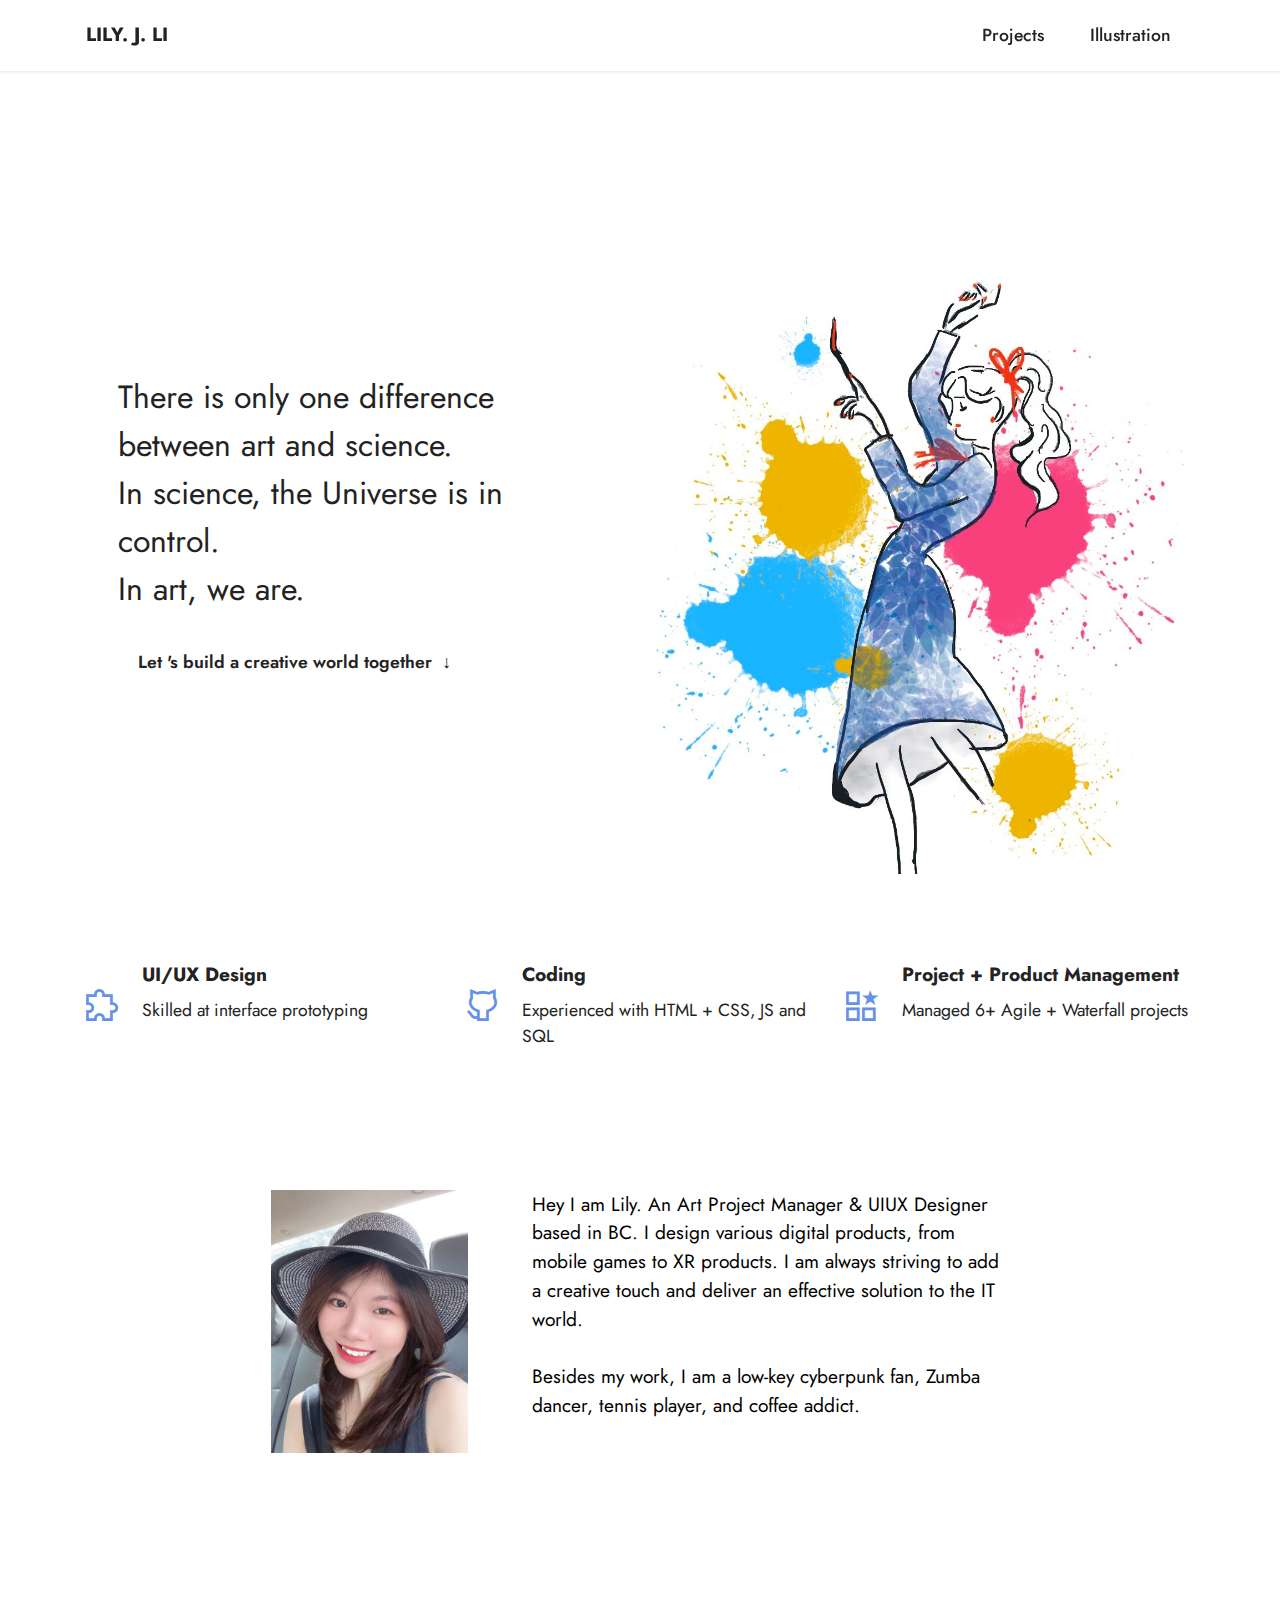
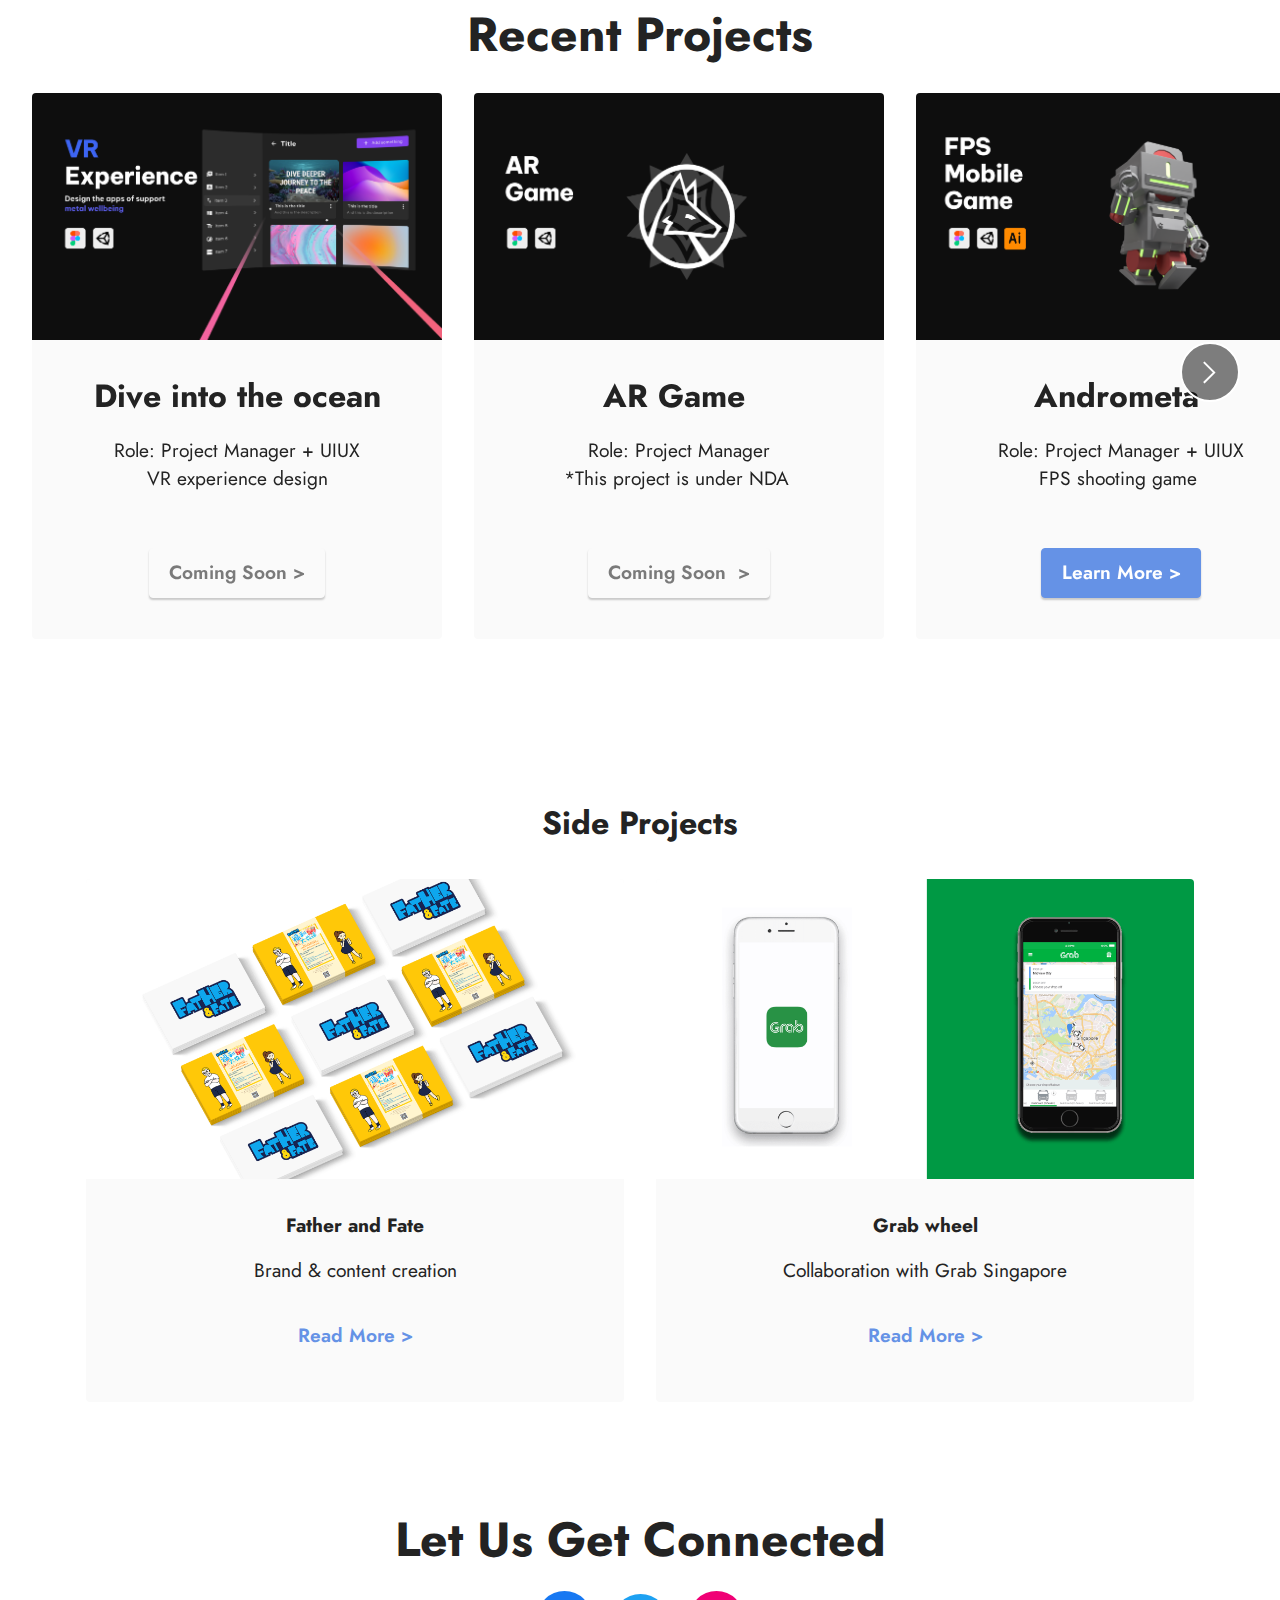
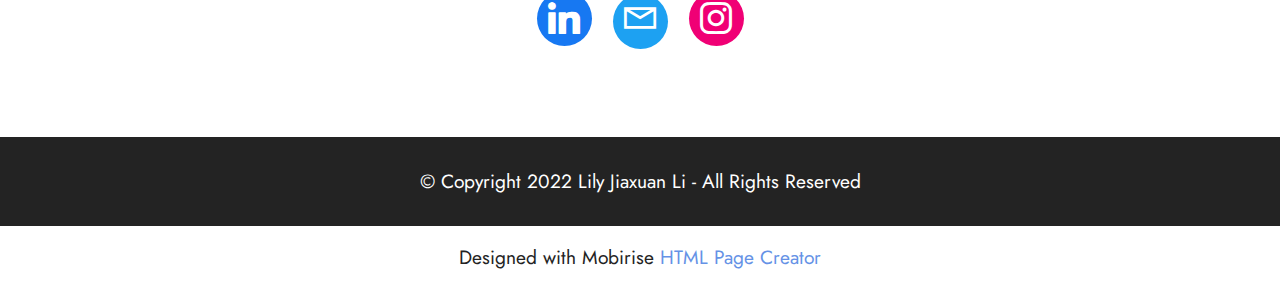
==== commit 7e29a801: "create github pages" ====
--- a/index.html
+++ b/index.html
@@ -324,7 +324,7 @@
             </div>
         </div>
     </div>
-</section><section class="display-7" style="padding: 0;align-items: center;justify-content: center;flex-wrap: wrap;    align-content: center;display: flex;position: relative;height: 4rem;"><a href="https://mobiri.se/1674892" style="flex: 1 1;height: 4rem;position: absolute;width: 100%;z-index: 1;"><img alt="" style="height: 4rem;" src="[data-uri]"></a><p style="margin: 0;text-align: center;" class="display-7">Created with &#8204;</p><a style="z-index:1" href="https://mobirise.com"> Web Page  Building Software</a></section><script src="assets/bootstrap/js/bootstrap.bundle.min.js"></script>  <script src="assets/smoothscroll/smooth-scroll.js"></script>  <script src="assets/ytplayer/index.js"></script>  <script src="assets/dropdown/js/navbar-dropdown.js"></script>  <script src="assets/embla/embla.min.js"></script>  <script src="assets/embla/script.js"></script>  <script src="assets/theme/js/script.js"></script>  
+</section><section class="display-7" style="padding: 0;align-items: center;justify-content: center;flex-wrap: wrap;    align-content: center;display: flex;position: relative;height: 4rem;"><a href="https://mobiri.se/1674892" style="flex: 1 1;height: 4rem;position: absolute;width: 100%;z-index: 1;"><img alt="" style="height: 4rem;" src="[data-uri]"></a><p style="margin: 0;text-align: center;" class="display-7">Designed with Mobirise &#8204;</p><a style="z-index:1" href="https://mobirise.com/html-builder.html">HTML Page Creator</a></section><script src="assets/bootstrap/js/bootstrap.bundle.min.js"></script>  <script src="assets/smoothscroll/smooth-scroll.js"></script>  <script src="assets/ytplayer/index.js"></script>  <script src="assets/dropdown/js/navbar-dropdown.js"></script>  <script src="assets/embla/embla.min.js"></script>  <script src="assets/embla/script.js"></script>  <script src="assets/theme/js/script.js"></script>  
   
   
 </body>
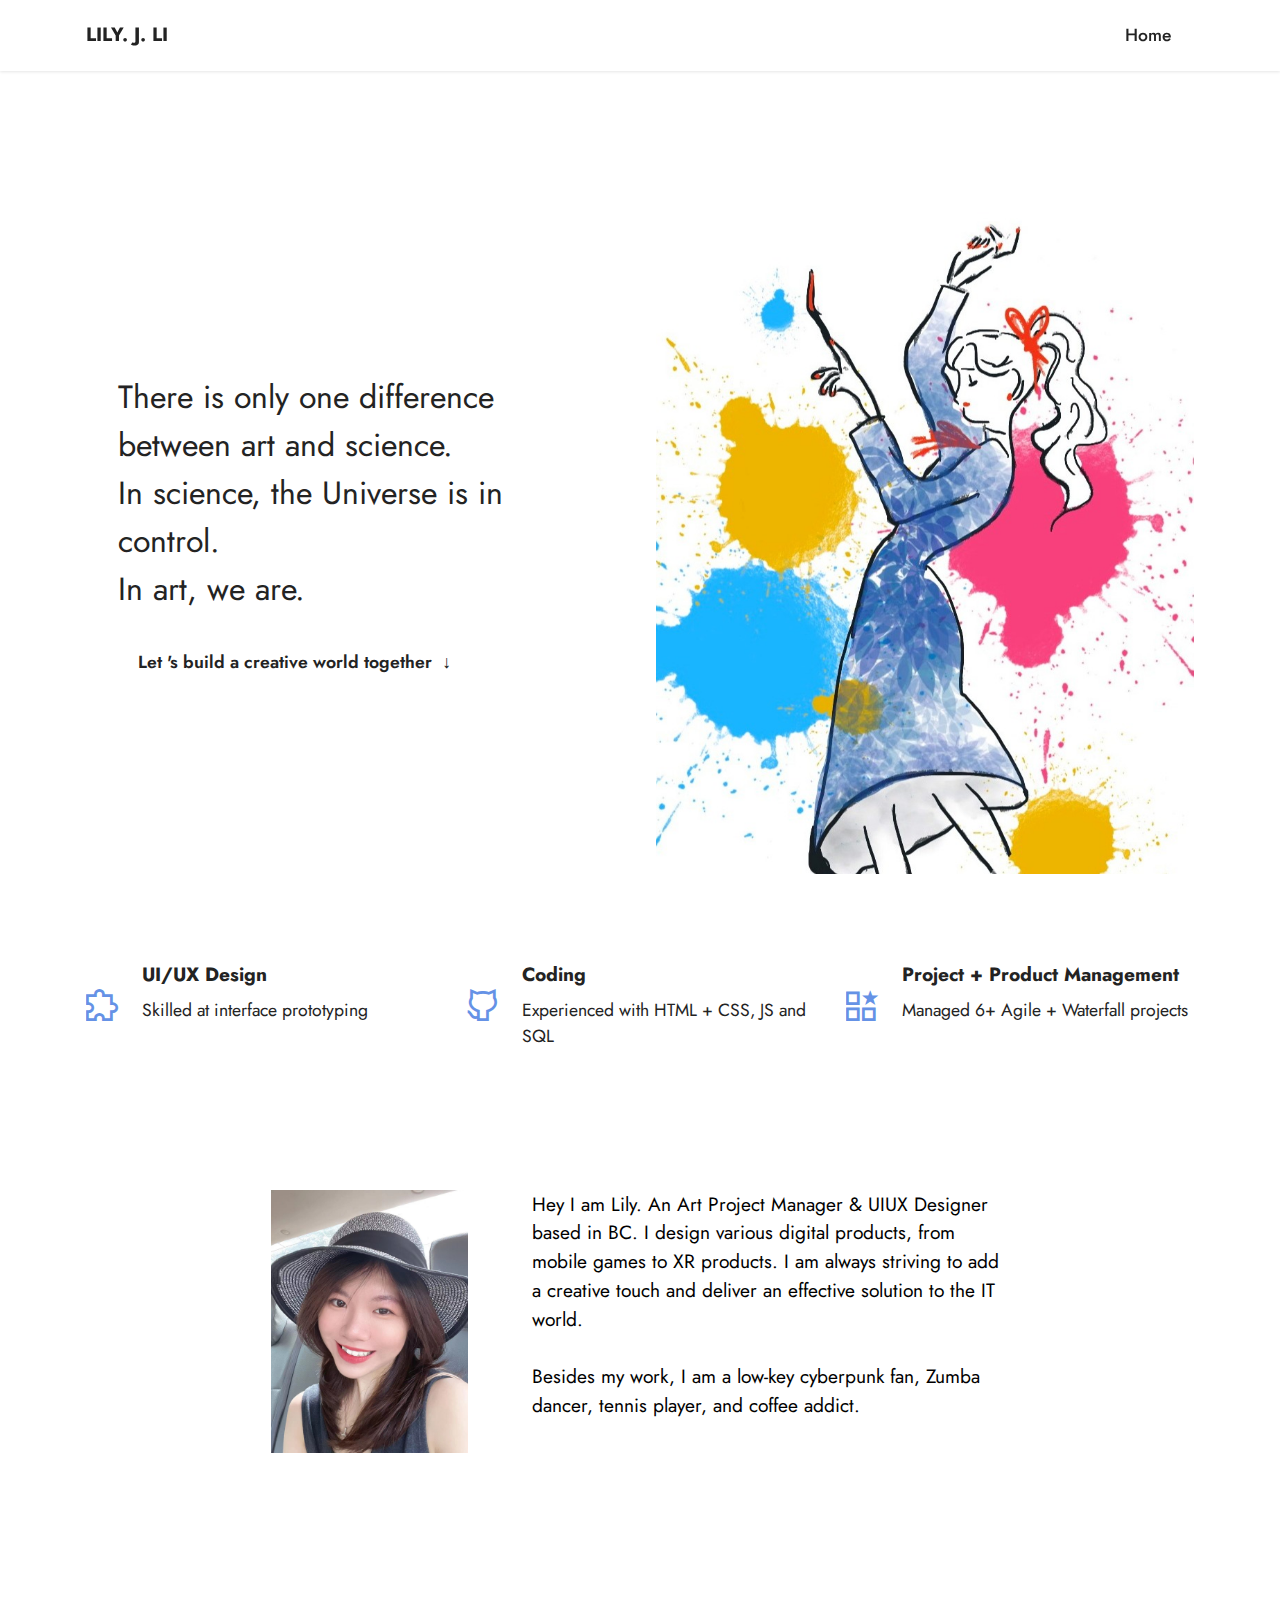
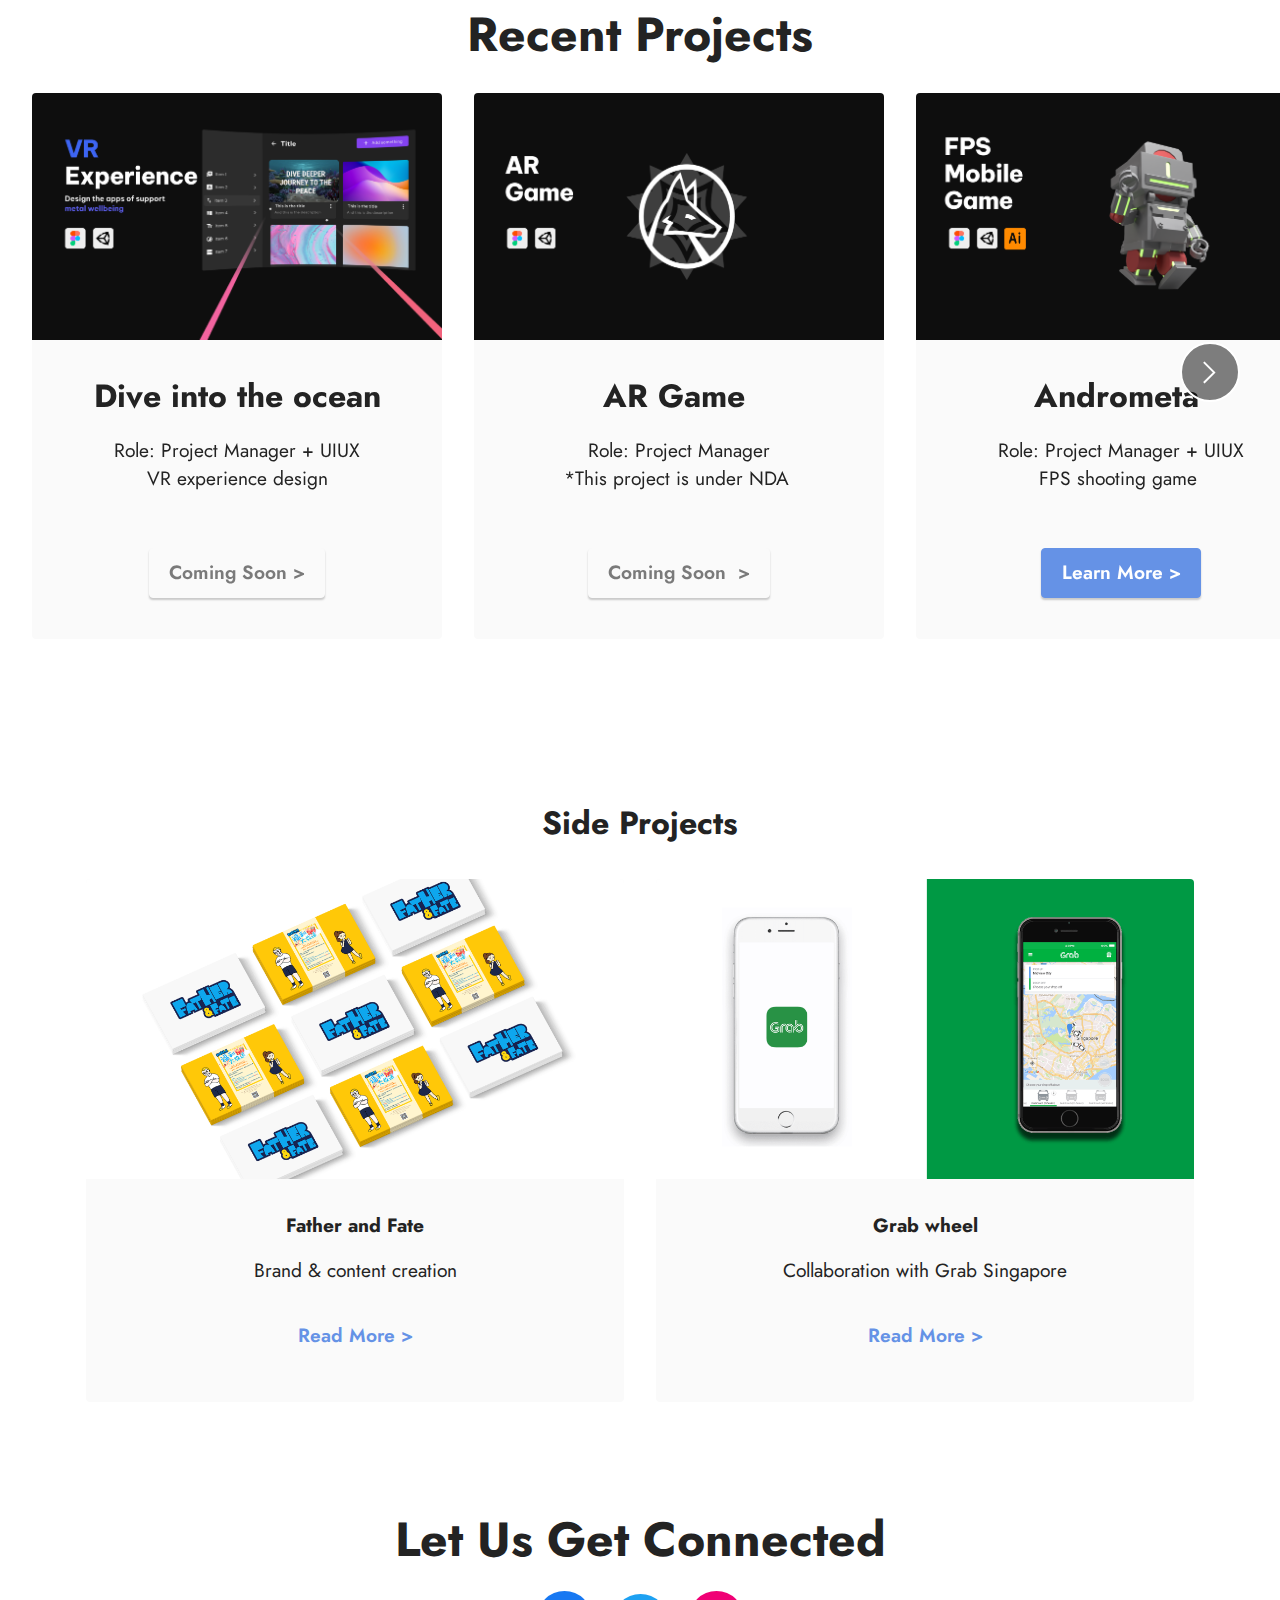
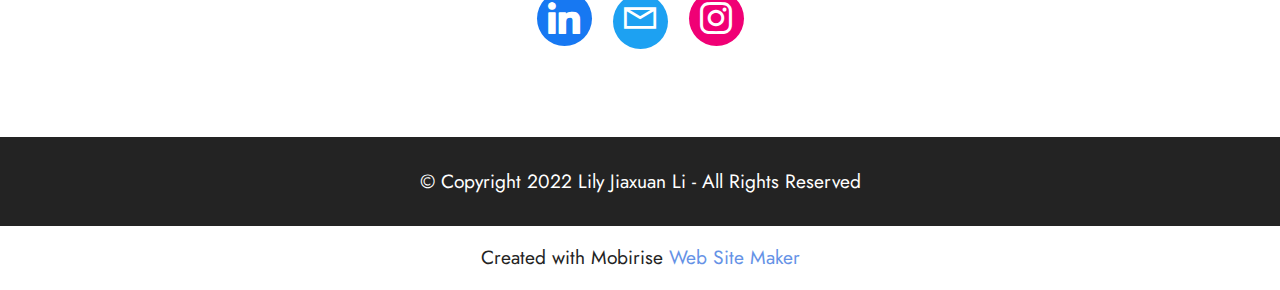
==== commit 43c4003c: "create github pages" ====
--- a/index.html
+++ b/index.html
@@ -50,9 +50,7 @@
                 </div>
             </button>
             <div class="collapse navbar-collapse" id="navbarSupportedContent">
-                <ul class="navbar-nav nav-dropdown nav-right" data-app-modern-menu="true"><li class="nav-item"><a class="nav-link link text-black text-primary display-4" href="index.html#gallery2-7">Projects</a></li>
-                    <li class="nav-item"><a class="nav-link link text-black text-primary display-4" href="page5.html">Illustration</a>
-                    </li></ul>
+                <ul class="navbar-nav nav-dropdown nav-right" data-app-modern-menu="true"><li class="nav-item"><a class="nav-link link text-black text-primary display-4" href="index.html#gallery2-7">Home<br></a></li></ul>
                 
                 
             </div>
@@ -69,7 +67,7 @@
     <div class="container">
         <div class="row justify-content-center align-items-center">
             <div class="col-12 col-md-6 image-wrapper">
-                <img src="assets/images/20201031181424.jpg" alt="Mobirise">
+                <img src="assets/images/20201031181424.jpeg" alt="Mobirise">
             </div>
             <div class="col-12 col-md">
                 <div class="text-wrapper">
@@ -324,7 +322,7 @@
             </div>
         </div>
     </div>
-</section><section class="display-7" style="padding: 0;align-items: center;justify-content: center;flex-wrap: wrap;    align-content: center;display: flex;position: relative;height: 4rem;"><a href="https://mobiri.se/1674892" style="flex: 1 1;height: 4rem;position: absolute;width: 100%;z-index: 1;"><img alt="" style="height: 4rem;" src="[data-uri]"></a><p style="margin: 0;text-align: center;" class="display-7">Designed with Mobirise &#8204;</p><a style="z-index:1" href="https://mobirise.com/html-builder.html">HTML Page Creator</a></section><script src="assets/bootstrap/js/bootstrap.bundle.min.js"></script>  <script src="assets/smoothscroll/smooth-scroll.js"></script>  <script src="assets/ytplayer/index.js"></script>  <script src="assets/dropdown/js/navbar-dropdown.js"></script>  <script src="assets/embla/embla.min.js"></script>  <script src="assets/embla/script.js"></script>  <script src="assets/theme/js/script.js"></script>  
+</section><section class="display-7" style="padding: 0;align-items: center;justify-content: center;flex-wrap: wrap;    align-content: center;display: flex;position: relative;height: 4rem;"><a href="https://mobiri.se/1674892" style="flex: 1 1;height: 4rem;position: absolute;width: 100%;z-index: 1;"><img alt="" style="height: 4rem;" src="[data-uri]"></a><p style="margin: 0;text-align: center;" class="display-7">Created with Mobirise &#8204;</p><a style="z-index:1" href="https://mobirise.com/website-maker.html">Web Site Maker</a></section><script src="assets/bootstrap/js/bootstrap.bundle.min.js"></script>  <script src="assets/smoothscroll/smooth-scroll.js"></script>  <script src="assets/ytplayer/index.js"></script>  <script src="assets/dropdown/js/navbar-dropdown.js"></script>  <script src="assets/embla/embla.min.js"></script>  <script src="assets/embla/script.js"></script>  <script src="assets/theme/js/script.js"></script>  
   
   
 </body>
--- a/assets/mobirise/css/mbr-additional.css
+++ b/assets/mobirise/css/mbr-additional.css
@@ -2861,153 +2861,1102 @@
     left: -1rem;
   }
 }
-.cid-sgPECX5QkS {
+.cid-sgqVE7tO5l {
   padding-top: 120px;
-  padding-bottom: 0px;
-  background-color: #ffffff;
-}
-.cid-sgPECX5QkS .media-container-row {
-  justify-content: space-between;
-}
-.cid-sgPECX5QkS .text-content {
-  max-width: 50%;
-}
-.cid-sgPECX5QkS .mbr-iconfont-social {
-  margin: 0.5rem;
-  font-size: 32px;
-  display: flex;
+  padding-bottom: 120px;
+  background-image: url("../../../assets/images/sgarden.png");
+}
+.cid-sgqVE7tO5l H2 {
+  color: #232323;
+  text-align: center;
+}
+.cid-sgqVE7tO5l .mbr-section-subtitle {
+  color: #232323;
+}
+.cid-sgqVE8cJK2 {
+  padding-top: 6rem;
+  padding-bottom: 4rem;
+  background-color: #ffffff;
+}
+@media (min-width: 1500px) {
+  .cid-sgqVE8cJK2 .container {
+    max-width: 1400px;
+  }
+}
+.cid-sgqVE8cJK2 .mbr-iconfont {
+  display: block;
+  font-size: 5rem;
+  color: #6592e6;
+  margin-bottom: 2rem;
+}
+.cid-sgqVE8cJK2 .card-wrapper {
+  margin-top: 3rem;
+}
+.cid-sgqVE8cJK2 .row {
+  justify-content: center;
+}
+.cid-sgqVE8cJK2 .mbr-section-title {
+  text-align: center;
+  color: #353535;
+}
+.cid-sgqVE8cJK2 .card-title,
+.cid-sgqVE8cJK2 .iconfont-wrapper {
+  text-align: center;
+}
+.cid-sgqVE8cJK2 .card-text {
+  text-align: center;
+}
+.cid-sgNB1jHyds {
+  padding-top: 90px;
+  padding-bottom: 90px;
+  background-color: #ffffff;
+}
+.cid-sgNB1jHyds .mbr-section-subtitle {
+  color: #000000;
+}
+.cid-sgNB1jHyds .media-container-row {
+  -webkit-flex-wrap: wrap;
+  -ms-flex-wrap: wrap;
+  flex-wrap: wrap;
+}
+.cid-sgNB1jHyds .mbr-text {
+  color: #232323;
+}
+.cid-sgNB1jHyds .mbr-author-desc {
+  display: block;
+  color: #767676;
+}
+.cid-sgNB1jHyds .mbr-author-name {
+  color: #000000;
+}
+.cid-sgNB1jHyds .mbr-testimonial .panel-item {
+  background-color: #f3f3f3;
+}
+.cid-sgNB1jHyds .mbr-testimonial .card-block {
+  -webkit-flex-grow: 0;
+  flex-grow: 0;
+  padding: 2.4rem 2.4rem 0 2.4rem;
+}
+.cid-sgNB1jHyds .mbr-testimonial .card-block .testimonial-photo {
+  display: inline-block;
+  width: 120px;
+  height: 120px;
+  margin-bottom: 1.6rem;
+  overflow: hidden;
   border-radius: 50%;
-  text-align: center;
-  color: #6592e6;
-  border: 2px solid #6592e6;
-  justify-content: center;
-  align-content: center;
-  transition: all 0.3s;
-}
-.cid-sgPECX5QkS .mbr-iconfont-social:before {
-  padding: 0.6rem;
-}
-.cid-sgPECX5QkS .mbr-iconfont-social:hover {
-  background-color: #6592e6;
-  color: #ffffff;
-}
-@media (max-width: 768px) {
-  .cid-sgPECX5QkS .icons {
-    justify-content: center !important;
-  }
-  .cid-sgPECX5QkS .text-content * {
-    text-align: center;
-  }
-}
-.cid-sgPEYKXoHb {
-  padding-top: 5rem;
+}
+.cid-sgNB1jHyds .mbr-testimonial .card-block .testimonial-photo img {
+  width: 100%;
+  min-width: 100%;
+  min-height: 100%;
+}
+.cid-sgNB1jHyds .mbr-testimonial .card-footer {
+  padding-bottom: 2.4rem;
+  border-top: 0;
+  padding-top: 1rem;
+  word-wrap: break-word;
+  word-break: break-word;
+  background: none;
+}
+@media (max-width: 300px) {
+  .cid-sgNB1jHyds .testimonial-photo {
+    width: 100% !important;
+    height: auto !important;
+  }
+}
+.cid-sgr2xQtgwb {
+  padding-top: 6rem;
   padding-bottom: 0rem;
   background-color: #ffffff;
 }
-.cid-sgPEYKXoHb img,
-.cid-sgPEYKXoHb .item-img {
+.cid-sgr2xQtgwb .image-wrap img {
   width: 100%;
 }
-.cid-sgPEYKXoHb .item:focus,
-.cid-sgPEYKXoHb span:focus {
-  outline: none;
-}
-.cid-sgPEYKXoHb .item {
-  cursor: pointer;
-  margin-bottom: 2rem;
-}
-.cid-sgPEYKXoHb .item-wrapper {
-  position: relative;
-  border-radius: 4px;
-  background: #fafafa;
-  height: 100%;
-  display: flex;
-  flex-flow: column nowrap;
-}
 @media (min-width: 992px) {
-  .cid-sgPEYKXoHb .item-wrapper .item-content {
+  .cid-sgr2xQtgwb .image-wrap img {
+    display: block;
+    margin: auto;
+    width: 70%;
+  }
+}
+.cid-sgr2xQtgwb .mbr-text,
+.cid-sgr2xQtgwb .mbr-section-btn {
+  text-align: center;
+}
+.cid-sgr3ZKXXSV {
+  padding-top: 0rem;
+  padding-bottom: 1rem;
+  background-color: #ffffff;
+}
+@media (min-width: 992px) {
+  .cid-sgr3ZKXXSV .text-wrapper {
     padding: 2rem;
   }
 }
-@media (max-width: 991px) {
-  .cid-sgPEYKXoHb .item-wrapper .item-content {
-    padding: 1rem;
-  }
-}
-.cid-sgPEYKXoHb .mbr-section-btn {
-  margin-top: auto !important;
-}
-.cid-sgPEYKXoHb .mbr-section-title {
-  color: #232323;
+.cid-sgr3ZKXXSV .image-wrapper img {
+  width: 100%;
+  object-fit: cover;
+}
+@media (max-width: 767px) {
+  .cid-sgr3ZKXXSV .image-wrapper {
+    margin-bottom: 2rem;
+  }
+}
+.cid-sgNIvXMBgu {
+  padding-top: 45px;
+  padding-bottom: 90px;
+  background-color: #ffffff;
+}
+.cid-sgNIvXMBgu .mbr-section-subtitle {
+  color: #767676;
+  text-align: center;
+  font-weight: 300;
+}
+.cid-sgNIvXMBgu .step {
+  width: 44px;
+  height: 44px;
+  font-size: 22px;
+  border-radius: 50%;
+  border: 2px solid #efefef;
+  padding-bottom: 0;
+  text-align: center;
+}
+@media (min-width: 768px) {
+  .cid-sgNIvXMBgu .separline .step-wrapper {
+    position: relative;
+  }
+  .cid-sgNIvXMBgu .separline .step-wrapper:before,
+  .cid-sgNIvXMBgu .separline .step-wrapper:after {
+    top: 24px;
+    position: absolute;
+    content: "";
+    height: 2px;
+    width: calc(50% + 15px - 22px - 8px);
+    background-color: #efefef;
+  }
+  .cid-sgNIvXMBgu .separline .step-wrapper:before {
+    left: -15px;
+  }
+  .cid-sgNIvXMBgu .separline .step-wrapper:after {
+    left: calc(50% + 8px + 22px);
+  }
+  .cid-sgNIvXMBgu .separline.last-child .step-wrapper:after,
+  .cid-sgNIvXMBgu .separline:nth-child(3n) .step-wrapper:after,
+  .cid-sgNIvXMBgu .separline:nth-child(3n+1) .step-wrapper:before {
+    background: none;
+  }
+}
+@media (max-width: 767px) {
+  .cid-sgNIvXMBgu .card:not(.last-child) {
+    padding-bottom: 1.5rem;
+  }
+}
+.cid-sgNIvXMBgu .mbr-step-text {
   text-align: left;
 }
-.cid-sfut1XfwRJ {
-  padding-top: 7rem;
-  padding-bottom: 6rem;
-  background-color: #ffffff;
-}
-.cid-sfut1XfwRJ img,
-.cid-sfut1XfwRJ .item-img {
+.cid-sgNzCjuVzg {
+  padding-top: 6rem;
+  padding-bottom: 0rem;
+  background-color: #ffffff;
+}
+.cid-sgNzCjuVzg .image-wrap img {
   width: 100%;
-  height: 100%;
-  object-fit: cover;
-}
-.cid-sfut1XfwRJ .item:focus,
-.cid-sfut1XfwRJ span:focus {
-  outline: none;
-}
-.cid-sfut1XfwRJ .item {
-  cursor: pointer;
-  margin-bottom: 2rem;
-}
-.cid-sfut1XfwRJ .row {
-  margin-left: 0;
-  margin-right: 0;
-}
-.cid-sfut1XfwRJ .item {
-  padding: 0;
-  margin: 0;
-}
-.cid-sfut1XfwRJ .item-wrapper {
-  position: relative;
-  border-radius: 4px;
-  background: #fafafa;
-  height: 100%;
-  display: flex;
-  flex-flow: column nowrap;
 }
 @media (min-width: 992px) {
-  .cid-sfut1XfwRJ .item-wrapper .item-content {
-    padding: 2rem;
-  }
-}
-@media (max-width: 991px) {
-  .cid-sfut1XfwRJ .item-wrapper .item-content {
-    padding: 1rem;
-  }
-}
-.cid-sfut1XfwRJ .mbr-section-btn {
-  margin-top: auto !important;
-}
-.cid-sfut1XfwRJ .mbr-section-title {
-  color: #232323;
+  .cid-sgNzCjuVzg .image-wrap img {
+    display: block;
+    margin: auto;
+    width: 100%;
+  }
+}
+.cid-sgNzCjuVzg .mbr-text,
+.cid-sgNzCjuVzg .mbr-section-btn {
   text-align: left;
 }
-.cid-sgPFyWSM0b {
+.cid-sgNJevUM0N {
   padding-top: 0rem;
   padding-bottom: 0rem;
   background-color: #ffffff;
 }
+.cid-sgNJevUM0N .image-wrap img {
+  width: 100%;
+}
+@media (min-width: 992px) {
+  .cid-sgNJevUM0N .image-wrap img {
+    display: block;
+    margin: auto;
+    width: 100%;
+  }
+}
+.cid-sgNJevUM0N .mbr-text,
+.cid-sgNJevUM0N .mbr-section-btn {
+  text-align: left;
+}
+.cid-sgNJnquGMb {
+  padding-top: 0rem;
+  padding-bottom: 0rem;
+  background-color: #ffffff;
+}
+.cid-sgNJnquGMb .image-wrap img {
+  width: 100%;
+}
+@media (min-width: 992px) {
+  .cid-sgNJnquGMb .image-wrap img {
+    display: block;
+    margin: auto;
+    width: 100%;
+  }
+}
+.cid-sgNJnquGMb .mbr-text,
+.cid-sgNJnquGMb .mbr-section-btn {
+  text-align: left;
+}
+.cid-si7evEe0jU {
+  background-color: #ffffff;
+}
+.cid-si7evEe0jU .image-wrap img {
+  width: 100%;
+}
+@media (min-width: 992px) {
+  .cid-si7evEe0jU .image-wrap img {
+    display: block;
+    margin: auto;
+    width: 100%;
+  }
+}
+.cid-si7evEe0jU .mbr-text,
+.cid-si7evEe0jU .mbr-section-btn {
+  text-align: left;
+}
+.cid-sgNWTGxq4h {
+  padding-top: 0rem;
+  padding-bottom: 0rem;
+  background-color: #ffffff;
+}
 @media (max-width: 991px) {
-  .cid-sgPFyWSM0b .image-wrapper {
+  .cid-sgNWTGxq4h .image-wrapper {
     margin-bottom: 1rem;
   }
 }
-.cid-sgPFyWSM0b .row {
+.cid-sgNWTGxq4h .row {
   flex-direction: row-reverse;
 }
-.cid-sgPFyWSM0b img {
+.cid-sgNWTGxq4h img {
   width: 100%;
+}
+.cid-sgqYdVekGY {
+  padding-top: 5rem;
+  padding-bottom: 5rem;
+  background-color: #4479d9;
+}
+.cid-sgqYdVekGY .mbr-section-subtitle {
+  color: #ffffff;
+}
+.cid-sgqYdVekGY .mbr-text {
+  color: #ffffff;
+}
+.cid-sgqVEchLhL {
+  padding-top: 30px;
+  padding-bottom: 30px;
+  background-color: #232323;
+}
+.cid-sgqVEcOUy8 {
+  z-index: 1000;
+  width: 100%;
+  position: relative;
+  min-height: 60px;
+}
+.cid-sgqVEcOUy8 nav.navbar {
+  position: fixed;
+}
+.cid-sgqVEcOUy8 .dropdown-item:before {
+  font-family: Moririse2 !important;
+  content: "\e966";
+  display: inline-block;
+  width: 0;
+  position: absolute;
+  left: 1rem;
+  top: 0.5rem;
+  margin-right: 0.5rem;
+  line-height: 1;
+  font-size: inherit;
+  vertical-align: middle;
+  text-align: center;
+  overflow: hidden;
+  transform: scale(0, 1);
+  transition: all 0.25s ease-in-out;
+}
+.cid-sgqVEcOUy8 .dropdown-menu {
+  padding: 0;
+  border-radius: 4px;
+  box-shadow: 0 1px 3px 0 rgba(0, 0, 0, 0.1);
+}
+.cid-sgqVEcOUy8 .dropdown-item {
+  border-bottom: 1px solid #e6e6e6;
+}
+.cid-sgqVEcOUy8 .dropdown-item:hover,
+.cid-sgqVEcOUy8 .dropdown-item:focus {
+  background: #6592e6 !important;
+  color: white !important;
+}
+.cid-sgqVEcOUy8 .dropdown-item:first-child {
+  border-top-left-radius: 4px;
+  border-top-right-radius: 4px;
+}
+.cid-sgqVEcOUy8 .dropdown-item:last-child {
+  border-bottom: none;
+  border-bottom-left-radius: 4px;
+  border-bottom-right-radius: 4px;
+}
+.cid-sgqVEcOUy8 .nav-dropdown .link {
+  padding: 0 0.3em !important;
+  margin: 0.667em 1em !important;
+}
+.cid-sgqVEcOUy8 .nav-dropdown .link.dropdown-toggle::after {
+  margin-left: 0.5rem;
+  margin-top: 0.2rem;
+}
+.cid-sgqVEcOUy8 .nav-link {
+  position: relative;
+}
+.cid-sgqVEcOUy8 .container {
+  display: flex;
+  margin: auto;
+}
+.cid-sgqVEcOUy8 .iconfont-wrapper {
+  color: #000000 !important;
+  font-size: 1.5rem;
+  padding-right: 0.5rem;
+}
+.cid-sgqVEcOUy8 .dropdown-menu,
+.cid-sgqVEcOUy8 .navbar.opened {
+  background: #ffffff !important;
+}
+.cid-sgqVEcOUy8 .nav-item:focus,
+.cid-sgqVEcOUy8 .nav-link:focus {
+  outline: none;
+}
+.cid-sgqVEcOUy8 .dropdown .dropdown-menu .dropdown-item {
+  width: auto;
+  transition: all 0.25s ease-in-out;
+}
+.cid-sgqVEcOUy8 .dropdown .dropdown-menu .dropdown-item::after {
+  right: 0.5rem;
+}
+.cid-sgqVEcOUy8 .dropdown .dropdown-menu .dropdown-item .mbr-iconfont {
+  margin-right: 0.5rem;
+  vertical-align: sub;
+}
+.cid-sgqVEcOUy8 .dropdown .dropdown-menu .dropdown-item .mbr-iconfont:before {
+  display: inline-block;
+  transform: scale(1, 1);
+  transition: all 0.25s ease-in-out;
+}
+.cid-sgqVEcOUy8 .collapsed .dropdown-menu .dropdown-item:before {
+  display: none;
+}
+.cid-sgqVEcOUy8 .collapsed .dropdown .dropdown-menu .dropdown-item {
+  padding: 0.235em 1.5em 0.235em 1.5em !important;
+  transition: none;
+  margin: 0 !important;
+}
+.cid-sgqVEcOUy8 .navbar {
+  min-height: 70px;
+  transition: all 0.3s;
+  border-bottom: 1px solid transparent;
+  box-shadow: 0 1px 3px 0 rgba(0, 0, 0, 0.1);
+  background: #ffffff;
+}
+.cid-sgqVEcOUy8 .navbar.opened {
+  transition: all 0.3s;
+}
+.cid-sgqVEcOUy8 .navbar .dropdown-item {
+  padding: 0.5rem 1.8rem;
+}
+.cid-sgqVEcOUy8 .navbar .navbar-logo img {
+  width: auto;
+}
+.cid-sgqVEcOUy8 .navbar .navbar-collapse {
+  justify-content: flex-end;
+  z-index: 1;
+}
+.cid-sgqVEcOUy8 .navbar.collapsed {
+  justify-content: center;
+}
+.cid-sgqVEcOUy8 .navbar.collapsed .nav-item .nav-link::before {
+  display: none;
+}
+.cid-sgqVEcOUy8 .navbar.collapsed.opened .dropdown-menu {
+  top: 0;
+}
+.cid-sgqVEcOUy8 .navbar.collapsed .dropdown-menu .dropdown-submenu {
+  left: 0 !important;
+}
+.cid-sgqVEcOUy8 .navbar.collapsed .dropdown-menu .dropdown-item:after {
+  right: auto;
+}
+.cid-sgqVEcOUy8 .navbar.collapsed .dropdown-menu .dropdown-toggle[data-toggle="dropdown-submenu"]:after {
+  margin-left: 0.5rem;
+  margin-top: 0.2rem;
+  border-top: 0.35em solid;
+  border-right: 0.35em solid transparent;
+  border-left: 0.35em solid transparent;
+  border-bottom: 0;
+  top: 41%;
+}
+.cid-sgqVEcOUy8 .navbar.collapsed ul.navbar-nav li {
+  margin: auto;
+}
+.cid-sgqVEcOUy8 .navbar.collapsed .dropdown-menu .dropdown-item {
+  padding: 0.25rem 1.5rem;
+  text-align: center;
+}
+.cid-sgqVEcOUy8 .navbar.collapsed .icons-menu {
+  padding-left: 0;
+  padding-right: 0;
+  padding-top: 0.5rem;
+  padding-bottom: 0.5rem;
+}
+@media (max-width: 991px) {
+  .cid-sgqVEcOUy8 .navbar .nav-item .nav-link::before {
+    display: none;
+  }
+  .cid-sgqVEcOUy8 .navbar.opened .dropdown-menu {
+    top: 0;
+  }
+  .cid-sgqVEcOUy8 .navbar .dropdown-menu .dropdown-submenu {
+    left: 0 !important;
+  }
+  .cid-sgqVEcOUy8 .navbar .dropdown-menu .dropdown-item:after {
+    right: auto;
+  }
+  .cid-sgqVEcOUy8 .navbar .dropdown-menu .dropdown-toggle[data-toggle="dropdown-submenu"]:after {
+    margin-left: 0.5rem;
+    margin-top: 0.2rem;
+    border-top: 0.35em solid;
+    border-right: 0.35em solid transparent;
+    border-left: 0.35em solid transparent;
+    border-bottom: 0;
+    top: 40%;
+  }
+  .cid-sgqVEcOUy8 .navbar .navbar-logo img {
+    height: 3rem !important;
+  }
+  .cid-sgqVEcOUy8 .navbar ul.navbar-nav li {
+    margin: auto;
+  }
+  .cid-sgqVEcOUy8 .navbar .dropdown-menu .dropdown-item {
+    padding: 0.25rem 1.5rem !important;
+    text-align: center;
+  }
+  .cid-sgqVEcOUy8 .navbar .navbar-brand {
+    flex-shrink: initial;
+    flex-basis: auto;
+    word-break: break-word;
+    padding-right: 2rem;
+  }
+  .cid-sgqVEcOUy8 .navbar .navbar-toggler {
+    flex-basis: auto;
+  }
+  .cid-sgqVEcOUy8 .navbar .icons-menu {
+    padding-left: 0;
+    padding-top: 0.5rem;
+    padding-bottom: 0.5rem;
+  }
+}
+.cid-sgqVEcOUy8 .navbar.navbar-short {
+  min-height: 60px;
+}
+.cid-sgqVEcOUy8 .navbar.navbar-short .navbar-logo img {
+  height: 2.5rem !important;
+}
+.cid-sgqVEcOUy8 .navbar.navbar-short .navbar-brand {
+  min-height: 60px;
+  padding: 0;
+}
+.cid-sgqVEcOUy8 .navbar-brand {
+  min-height: 70px;
+  flex-shrink: 0;
+  align-items: center;
+  margin-right: 0;
+  padding: 0;
+  transition: all 0.3s;
+  word-break: break-word;
+  z-index: 1;
+}
+.cid-sgqVEcOUy8 .navbar-brand .navbar-caption {
+  line-height: inherit !important;
+}
+.cid-sgqVEcOUy8 .navbar-brand .navbar-logo a {
+  outline: none;
+}
+.cid-sgqVEcOUy8 .dropdown-item.active,
+.cid-sgqVEcOUy8 .dropdown-item:active {
+  background-color: transparent;
+}
+.cid-sgqVEcOUy8 .navbar-expand-lg .navbar-nav .nav-link {
+  padding: 0;
+}
+.cid-sgqVEcOUy8 .nav-dropdown .link.dropdown-toggle {
+  margin-right: 1.667em;
+}
+.cid-sgqVEcOUy8 .nav-dropdown .link.dropdown-toggle[aria-expanded="true"] {
+  margin-right: 0;
+  padding: 0.667em 1.667em;
+}
+.cid-sgqVEcOUy8 .navbar.navbar-expand-lg .dropdown .dropdown-menu {
+  background: #ffffff;
+}
+.cid-sgqVEcOUy8 .navbar.navbar-expand-lg .dropdown .dropdown-menu .dropdown-submenu {
+  margin: 0;
+  left: 100%;
+}
+.cid-sgqVEcOUy8 .navbar .dropdown.open > .dropdown-menu {
+  display: block;
+}
+.cid-sgqVEcOUy8 ul.navbar-nav {
+  flex-wrap: wrap;
+}
+.cid-sgqVEcOUy8 .navbar-buttons {
+  text-align: center;
+  min-width: 170px;
+}
+.cid-sgqVEcOUy8 button.navbar-toggler {
+  outline: none;
+  width: 31px;
+  height: 20px;
+  cursor: pointer;
+  transition: all 0.2s;
+  position: relative;
+  align-self: center;
+}
+.cid-sgqVEcOUy8 button.navbar-toggler .hamburger span {
+  position: absolute;
+  right: 0;
+  width: 30px;
+  height: 2px;
+  border-right: 5px;
+  background-color: #000000;
+}
+.cid-sgqVEcOUy8 button.navbar-toggler .hamburger span:nth-child(1) {
+  top: 0;
+  transition: all 0.2s;
+}
+.cid-sgqVEcOUy8 button.navbar-toggler .hamburger span:nth-child(2) {
+  top: 8px;
+  transition: all 0.15s;
+}
+.cid-sgqVEcOUy8 button.navbar-toggler .hamburger span:nth-child(3) {
+  top: 8px;
+  transition: all 0.15s;
+}
+.cid-sgqVEcOUy8 button.navbar-toggler .hamburger span:nth-child(4) {
+  top: 16px;
+  transition: all 0.2s;
+}
+.cid-sgqVEcOUy8 nav.opened .hamburger span:nth-child(1) {
+  top: 8px;
+  width: 0;
+  opacity: 0;
+  right: 50%;
+  transition: all 0.2s;
+}
+.cid-sgqVEcOUy8 nav.opened .hamburger span:nth-child(2) {
+  transform: rotate(45deg);
+  transition: all 0.25s;
+}
+.cid-sgqVEcOUy8 nav.opened .hamburger span:nth-child(3) {
+  transform: rotate(-45deg);
+  transition: all 0.25s;
+}
+.cid-sgqVEcOUy8 nav.opened .hamburger span:nth-child(4) {
+  top: 8px;
+  width: 0;
+  opacity: 0;
+  right: 50%;
+  transition: all 0.2s;
+}
+.cid-sgqVEcOUy8 .navbar-dropdown {
+  padding: 0 1rem;
+  position: fixed;
+}
+.cid-sgqVEcOUy8 a.nav-link {
+  display: flex;
+  align-items: center;
+  justify-content: center;
+}
+.cid-sgqVEcOUy8 .icons-menu {
+  flex-wrap: nowrap;
+  display: flex;
+  justify-content: center;
+  padding-left: 1rem;
+  padding-right: 1rem;
+  padding-top: 0.3rem;
+  text-align: center;
+}
+@media screen and (-ms-high-contrast: active), (-ms-high-contrast: none) {
+  .cid-sgqVEcOUy8 .navbar {
+    height: 70px;
+  }
+  .cid-sgqVEcOUy8 .navbar.opened {
+    height: auto;
+  }
+  .cid-sgqVEcOUy8 .nav-item .nav-link:hover::before {
+    width: 175%;
+    max-width: calc(100% + 2rem);
+    left: -1rem;
+  }
+}
+.cid-si8mzpoAMJ {
+  background-image: url("../../../assets/images/20201202213956.png");
+}
+.cid-si8mzqb9Sj {
+  padding-top: 0rem;
+  padding-bottom: 4rem;
+  background-color: #ffffff;
+}
+@media (min-width: 1500px) {
+  .cid-si8mzqb9Sj .container {
+    max-width: 1400px;
+  }
+}
+.cid-si8mzqb9Sj .mbr-iconfont {
+  display: block;
+  font-size: 5rem;
+  color: #6592e6;
+  margin-bottom: 2rem;
+}
+.cid-si8mzqb9Sj .card-wrapper {
+  margin-top: 3rem;
+}
+.cid-si8mzqb9Sj .row {
+  justify-content: center;
+}
+.cid-si8mzqb9Sj .mbr-section-title {
+  text-align: left;
+}
+.cid-si8mzqb9Sj .card-title,
+.cid-si8mzqb9Sj .iconfont-wrapper {
+  text-align: center;
+}
+.cid-si8mzqb9Sj .card-text {
+  text-align: center;
+}
+.cid-si8mzqXLRF {
+  padding-top: 5rem;
+  padding-bottom: 5rem;
+  background-color: #ffffff;
+}
+.cid-si8mzs8XQ2 {
+  padding-top: 4rem;
+  padding-bottom: 3rem;
+  background-color: #ffffff;
+}
+@media (max-width: 991px) {
+  .cid-si8mzs8XQ2 .image-wrapper {
+    margin-bottom: 1rem;
+  }
+}
+.cid-si8mzs8XQ2 .row {
+  flex-direction: row-reverse;
+}
+.cid-si8mzs8XQ2 img {
+  width: 100%;
+}
+@media (min-width: 992px) {
+  .cid-si8mzs8XQ2 .text-wrapper {
+    padding: 2rem;
+  }
+}
+.cid-si8mzs8XQ2 .mbr-text {
+  text-align: left;
+}
+.cid-si8mzu0GcK {
+  padding-top: 10rem;
+  padding-bottom: 2rem;
+  background-color: #ffffff;
+}
+.cid-si8mzu0GcK .image-wrap img {
+  width: 100%;
+}
+@media (min-width: 992px) {
+  .cid-si8mzu0GcK .image-wrap img {
+    display: block;
+    margin: auto;
+    width: 100%;
+  }
+}
+.cid-si8mzu0GcK .mbr-text,
+.cid-si8mzu0GcK .mbr-section-btn {
+  text-align: left;
+}
+.cid-si8mzuBomU {
+  padding-top: 0rem;
+  padding-bottom: 0rem;
+  background-color: #ffffff;
+}
+@media (max-width: 991px) {
+  .cid-si8mzuBomU .image-wrapper {
+    margin-bottom: 1rem;
+  }
+}
+.cid-si8mzuBomU .row {
+  flex-direction: row-reverse;
+}
+.cid-si8mzuBomU img {
+  width: 100%;
+}
+.cid-si8mzvLs4N {
+  padding-top: 30px;
+  padding-bottom: 30px;
+  background-color: #232323;
+}
+.cid-si8mzwjd3s {
+  z-index: 1000;
+  width: 100%;
+  position: relative;
+  min-height: 60px;
+}
+.cid-si8mzwjd3s nav.navbar {
+  position: fixed;
+}
+.cid-si8mzwjd3s .dropdown-item:before {
+  font-family: Moririse2 !important;
+  content: "\e966";
+  display: inline-block;
+  width: 0;
+  position: absolute;
+  left: 1rem;
+  top: 0.5rem;
+  margin-right: 0.5rem;
+  line-height: 1;
+  font-size: inherit;
+  vertical-align: middle;
+  text-align: center;
+  overflow: hidden;
+  transform: scale(0, 1);
+  transition: all 0.25s ease-in-out;
+}
+.cid-si8mzwjd3s .dropdown-menu {
+  padding: 0;
+  border-radius: 4px;
+  box-shadow: 0 1px 3px 0 rgba(0, 0, 0, 0.1);
+}
+.cid-si8mzwjd3s .dropdown-item {
+  border-bottom: 1px solid #e6e6e6;
+}
+.cid-si8mzwjd3s .dropdown-item:hover,
+.cid-si8mzwjd3s .dropdown-item:focus {
+  background: #6592e6 !important;
+  color: white !important;
+}
+.cid-si8mzwjd3s .dropdown-item:first-child {
+  border-top-left-radius: 4px;
+  border-top-right-radius: 4px;
+}
+.cid-si8mzwjd3s .dropdown-item:last-child {
+  border-bottom: none;
+  border-bottom-left-radius: 4px;
+  border-bottom-right-radius: 4px;
+}
+.cid-si8mzwjd3s .nav-dropdown .link {
+  padding: 0 0.3em !important;
+  margin: 0.667em 1em !important;
+}
+.cid-si8mzwjd3s .nav-dropdown .link.dropdown-toggle::after {
+  margin-left: 0.5rem;
+  margin-top: 0.2rem;
+}
+.cid-si8mzwjd3s .nav-link {
+  position: relative;
+}
+.cid-si8mzwjd3s .container {
+  display: flex;
+  margin: auto;
+}
+.cid-si8mzwjd3s .iconfont-wrapper {
+  color: #000000 !important;
+  font-size: 1.5rem;
+  padding-right: 0.5rem;
+}
+.cid-si8mzwjd3s .dropdown-menu,
+.cid-si8mzwjd3s .navbar.opened {
+  background: #ffffff !important;
+}
+.cid-si8mzwjd3s .nav-item:focus,
+.cid-si8mzwjd3s .nav-link:focus {
+  outline: none;
+}
+.cid-si8mzwjd3s .dropdown .dropdown-menu .dropdown-item {
+  width: auto;
+  transition: all 0.25s ease-in-out;
+}
+.cid-si8mzwjd3s .dropdown .dropdown-menu .dropdown-item::after {
+  right: 0.5rem;
+}
+.cid-si8mzwjd3s .dropdown .dropdown-menu .dropdown-item .mbr-iconfont {
+  margin-right: 0.5rem;
+  vertical-align: sub;
+}
+.cid-si8mzwjd3s .dropdown .dropdown-menu .dropdown-item .mbr-iconfont:before {
+  display: inline-block;
+  transform: scale(1, 1);
+  transition: all 0.25s ease-in-out;
+}
+.cid-si8mzwjd3s .collapsed .dropdown-menu .dropdown-item:before {
+  display: none;
+}
+.cid-si8mzwjd3s .collapsed .dropdown .dropdown-menu .dropdown-item {
+  padding: 0.235em 1.5em 0.235em 1.5em !important;
+  transition: none;
+  margin: 0 !important;
+}
+.cid-si8mzwjd3s .navbar {
+  min-height: 70px;
+  transition: all 0.3s;
+  border-bottom: 1px solid transparent;
+  box-shadow: 0 1px 3px 0 rgba(0, 0, 0, 0.1);
+  background: #ffffff;
+}
+.cid-si8mzwjd3s .navbar.opened {
+  transition: all 0.3s;
+}
+.cid-si8mzwjd3s .navbar .dropdown-item {
+  padding: 0.5rem 1.8rem;
+}
+.cid-si8mzwjd3s .navbar .navbar-logo img {
+  width: auto;
+}
+.cid-si8mzwjd3s .navbar .navbar-collapse {
+  justify-content: flex-end;
+  z-index: 1;
+}
+.cid-si8mzwjd3s .navbar.collapsed {
+  justify-content: center;
+}
+.cid-si8mzwjd3s .navbar.collapsed .nav-item .nav-link::before {
+  display: none;
+}
+.cid-si8mzwjd3s .navbar.collapsed.opened .dropdown-menu {
+  top: 0;
+}
+.cid-si8mzwjd3s .navbar.collapsed .dropdown-menu .dropdown-submenu {
+  left: 0 !important;
+}
+.cid-si8mzwjd3s .navbar.collapsed .dropdown-menu .dropdown-item:after {
+  right: auto;
+}
+.cid-si8mzwjd3s .navbar.collapsed .dropdown-menu .dropdown-toggle[data-toggle="dropdown-submenu"]:after {
+  margin-left: 0.5rem;
+  margin-top: 0.2rem;
+  border-top: 0.35em solid;
+  border-right: 0.35em solid transparent;
+  border-left: 0.35em solid transparent;
+  border-bottom: 0;
+  top: 41%;
+}
+.cid-si8mzwjd3s .navbar.collapsed ul.navbar-nav li {
+  margin: auto;
+}
+.cid-si8mzwjd3s .navbar.collapsed .dropdown-menu .dropdown-item {
+  padding: 0.25rem 1.5rem;
+  text-align: center;
+}
+.cid-si8mzwjd3s .navbar.collapsed .icons-menu {
+  padding-left: 0;
+  padding-right: 0;
+  padding-top: 0.5rem;
+  padding-bottom: 0.5rem;
+}
+@media (max-width: 991px) {
+  .cid-si8mzwjd3s .navbar .nav-item .nav-link::before {
+    display: none;
+  }
+  .cid-si8mzwjd3s .navbar.opened .dropdown-menu {
+    top: 0;
+  }
+  .cid-si8mzwjd3s .navbar .dropdown-menu .dropdown-submenu {
+    left: 0 !important;
+  }
+  .cid-si8mzwjd3s .navbar .dropdown-menu .dropdown-item:after {
+    right: auto;
+  }
+  .cid-si8mzwjd3s .navbar .dropdown-menu .dropdown-toggle[data-toggle="dropdown-submenu"]:after {
+    margin-left: 0.5rem;
+    margin-top: 0.2rem;
+    border-top: 0.35em solid;
+    border-right: 0.35em solid transparent;
+    border-left: 0.35em solid transparent;
+    border-bottom: 0;
+    top: 40%;
+  }
+  .cid-si8mzwjd3s .navbar .navbar-logo img {
+    height: 3rem !important;
+  }
+  .cid-si8mzwjd3s .navbar ul.navbar-nav li {
+    margin: auto;
+  }
+  .cid-si8mzwjd3s .navbar .dropdown-menu .dropdown-item {
+    padding: 0.25rem 1.5rem !important;
+    text-align: center;
+  }
+  .cid-si8mzwjd3s .navbar .navbar-brand {
+    flex-shrink: initial;
+    flex-basis: auto;
+    word-break: break-word;
+    padding-right: 2rem;
+  }
+  .cid-si8mzwjd3s .navbar .navbar-toggler {
+    flex-basis: auto;
+  }
+  .cid-si8mzwjd3s .navbar .icons-menu {
+    padding-left: 0;
+    padding-top: 0.5rem;
+    padding-bottom: 0.5rem;
+  }
+}
+.cid-si8mzwjd3s .navbar.navbar-short {
+  min-height: 60px;
+}
+.cid-si8mzwjd3s .navbar.navbar-short .navbar-logo img {
+  height: 2.5rem !important;
+}
+.cid-si8mzwjd3s .navbar.navbar-short .navbar-brand {
+  min-height: 60px;
+  padding: 0;
+}
+.cid-si8mzwjd3s .navbar-brand {
+  min-height: 70px;
+  flex-shrink: 0;
+  align-items: center;
+  margin-right: 0;
+  padding: 0;
+  transition: all 0.3s;
+  word-break: break-word;
+  z-index: 1;
+}
+.cid-si8mzwjd3s .navbar-brand .navbar-caption {
+  line-height: inherit !important;
+}
+.cid-si8mzwjd3s .navbar-brand .navbar-logo a {
+  outline: none;
+}
+.cid-si8mzwjd3s .dropdown-item.active,
+.cid-si8mzwjd3s .dropdown-item:active {
+  background-color: transparent;
+}
+.cid-si8mzwjd3s .navbar-expand-lg .navbar-nav .nav-link {
+  padding: 0;
+}
+.cid-si8mzwjd3s .nav-dropdown .link.dropdown-toggle {
+  margin-right: 1.667em;
+}
+.cid-si8mzwjd3s .nav-dropdown .link.dropdown-toggle[aria-expanded="true"] {
+  margin-right: 0;
+  padding: 0.667em 1.667em;
+}
+.cid-si8mzwjd3s .navbar.navbar-expand-lg .dropdown .dropdown-menu {
+  background: #ffffff;
+}
+.cid-si8mzwjd3s .navbar.navbar-expand-lg .dropdown .dropdown-menu .dropdown-submenu {
+  margin: 0;
+  left: 100%;
+}
+.cid-si8mzwjd3s .navbar .dropdown.open > .dropdown-menu {
+  display: block;
+}
+.cid-si8mzwjd3s ul.navbar-nav {
+  flex-wrap: wrap;
+}
+.cid-si8mzwjd3s .navbar-buttons {
+  text-align: center;
+  min-width: 170px;
+}
+.cid-si8mzwjd3s button.navbar-toggler {
+  outline: none;
+  width: 31px;
+  height: 20px;
+  cursor: pointer;
+  transition: all 0.2s;
+  position: relative;
+  align-self: center;
+}
+.cid-si8mzwjd3s button.navbar-toggler .hamburger span {
+  position: absolute;
+  right: 0;
+  width: 30px;
+  height: 2px;
+  border-right: 5px;
+  background-color: #000000;
+}
+.cid-si8mzwjd3s button.navbar-toggler .hamburger span:nth-child(1) {
+  top: 0;
+  transition: all 0.2s;
+}
+.cid-si8mzwjd3s button.navbar-toggler .hamburger span:nth-child(2) {
+  top: 8px;
+  transition: all 0.15s;
+}
+.cid-si8mzwjd3s button.navbar-toggler .hamburger span:nth-child(3) {
+  top: 8px;
+  transition: all 0.15s;
+}
+.cid-si8mzwjd3s button.navbar-toggler .hamburger span:nth-child(4) {
+  top: 16px;
+  transition: all 0.2s;
+}
+.cid-si8mzwjd3s nav.opened .hamburger span:nth-child(1) {
+  top: 8px;
+  width: 0;
+  opacity: 0;
+  right: 50%;
+  transition: all 0.2s;
+}
+.cid-si8mzwjd3s nav.opened .hamburger span:nth-child(2) {
+  transform: rotate(45deg);
+  transition: all 0.25s;
+}
+.cid-si8mzwjd3s nav.opened .hamburger span:nth-child(3) {
+  transform: rotate(-45deg);
+  transition: all 0.25s;
+}
+.cid-si8mzwjd3s nav.opened .hamburger span:nth-child(4) {
+  top: 8px;
+  width: 0;
+  opacity: 0;
+  right: 50%;
+  transition: all 0.2s;
+}
+.cid-si8mzwjd3s .navbar-dropdown {
+  padding: 0 1rem;
+  position: fixed;
+}
+.cid-si8mzwjd3s a.nav-link {
+  display: flex;
+  align-items: center;
+  justify-content: center;
+}
+.cid-si8mzwjd3s .icons-menu {
+  flex-wrap: nowrap;
+  display: flex;
+  justify-content: center;
+  padding-left: 1rem;
+  padding-right: 1rem;
+  padding-top: 0.3rem;
+  text-align: center;
+}
+@media screen and (-ms-high-contrast: active), (-ms-high-contrast: none) {
+  .cid-si8mzwjd3s .navbar {
+    height: 70px;
+  }
+  .cid-si8mzwjd3s .navbar.opened {
+    height: auto;
+  }
+  .cid-si8mzwjd3s .nav-item .nav-link:hover::before {
+    width: 175%;
+    max-width: calc(100% + 2rem);
+    left: -1rem;
+  }
 }
 .cid-sfusuhJ6v9 {
   z-index: 1000;
@@ -3356,2060 +4305,6 @@
     left: -1rem;
   }
 }
-.cid-sfusSP2Wlb {
-  padding-top: 0rem;
-  padding-bottom: 6rem;
-  background-color: #ffffff;
-}
-.cid-sfusSP2Wlb img,
-.cid-sfusSP2Wlb .item-img {
-  width: 100%;
-  height: 100%;
-  object-fit: cover;
-}
-.cid-sfusSP2Wlb .item:focus,
-.cid-sfusSP2Wlb span:focus {
-  outline: none;
-}
-.cid-sfusSP2Wlb .item {
-  cursor: pointer;
-  margin-bottom: 2rem;
-}
-.cid-sfusSP2Wlb .item-wrapper {
-  position: relative;
-  border-radius: 4px;
-  background: #fafafa;
-  height: 100%;
-  display: flex;
-  flex-flow: column nowrap;
-}
-@media (min-width: 992px) {
-  .cid-sfusSP2Wlb .item-wrapper .item-content {
-    padding: 2rem;
-  }
-}
-@media (max-width: 991px) {
-  .cid-sfusSP2Wlb .item-wrapper .item-content {
-    padding: 1rem;
-  }
-}
-.cid-sfusSP2Wlb .mbr-section-btn {
-  margin-top: auto !important;
-}
-.cid-sfusSP2Wlb .mbr-section-title {
-  color: #232323;
-}
-.cid-sgPH8cEDjB {
-  padding-top: 2rem;
-  padding-bottom: 0rem;
-  background-color: #ffffff;
-}
-.cid-sgPH8cEDjB img,
-.cid-sgPH8cEDjB .item-img {
-  width: 100%;
-  height: 100%;
-  object-fit: cover;
-}
-.cid-sgPH8cEDjB .item:focus,
-.cid-sgPH8cEDjB span:focus {
-  outline: none;
-}
-.cid-sgPH8cEDjB .item {
-  cursor: pointer;
-  margin-bottom: 2rem;
-}
-.cid-sgPH8cEDjB .item-wrapper {
-  position: relative;
-  border-radius: 4px;
-  background: #fafafa;
-  height: 100%;
-  display: flex;
-  flex-flow: column nowrap;
-}
-@media (min-width: 992px) {
-  .cid-sgPH8cEDjB .item-wrapper .item-content {
-    padding: 2rem;
-  }
-}
-@media (max-width: 991px) {
-  .cid-sgPH8cEDjB .item-wrapper .item-content {
-    padding: 1rem;
-  }
-}
-.cid-sgPH8cEDjB .mbr-section-btn {
-  margin-top: auto !important;
-}
-.cid-sgPH8cEDjB .mbr-section-title {
-  color: #232323;
-  text-align: left;
-}
-.cid-seEkNGOCdK {
-  padding-top: 30px;
-  padding-bottom: 30px;
-  background-color: #232323;
-}
-.cid-sfusuhJ6v9 {
-  z-index: 1000;
-  width: 100%;
-  position: relative;
-  min-height: 60px;
-}
-.cid-sfusuhJ6v9 nav.navbar {
-  position: fixed;
-}
-.cid-sfusuhJ6v9 .dropdown-item:before {
-  font-family: Moririse2 !important;
-  content: "\e966";
-  display: inline-block;
-  width: 0;
-  position: absolute;
-  left: 1rem;
-  top: 0.5rem;
-  margin-right: 0.5rem;
-  line-height: 1;
-  font-size: inherit;
-  vertical-align: middle;
-  text-align: center;
-  overflow: hidden;
-  transform: scale(0, 1);
-  transition: all 0.25s ease-in-out;
-}
-.cid-sfusuhJ6v9 .dropdown-menu {
-  padding: 0;
-  border-radius: 4px;
-  box-shadow: 0 1px 3px 0 rgba(0, 0, 0, 0.1);
-}
-.cid-sfusuhJ6v9 .dropdown-item {
-  border-bottom: 1px solid #e6e6e6;
-}
-.cid-sfusuhJ6v9 .dropdown-item:hover,
-.cid-sfusuhJ6v9 .dropdown-item:focus {
-  background: #6592e6 !important;
-  color: white !important;
-}
-.cid-sfusuhJ6v9 .dropdown-item:first-child {
-  border-top-left-radius: 4px;
-  border-top-right-radius: 4px;
-}
-.cid-sfusuhJ6v9 .dropdown-item:last-child {
-  border-bottom: none;
-  border-bottom-left-radius: 4px;
-  border-bottom-right-radius: 4px;
-}
-.cid-sfusuhJ6v9 .nav-dropdown .link {
-  padding: 0 0.3em !important;
-  margin: 0.667em 1em !important;
-}
-.cid-sfusuhJ6v9 .nav-dropdown .link.dropdown-toggle::after {
-  margin-left: 0.5rem;
-  margin-top: 0.2rem;
-}
-.cid-sfusuhJ6v9 .nav-link {
-  position: relative;
-}
-.cid-sfusuhJ6v9 .container {
-  display: flex;
-  margin: auto;
-}
-.cid-sfusuhJ6v9 .iconfont-wrapper {
-  color: #000000 !important;
-  font-size: 1.5rem;
-  padding-right: 0.5rem;
-}
-.cid-sfusuhJ6v9 .dropdown-menu,
-.cid-sfusuhJ6v9 .navbar.opened {
-  background: #ffffff !important;
-}
-.cid-sfusuhJ6v9 .nav-item:focus,
-.cid-sfusuhJ6v9 .nav-link:focus {
-  outline: none;
-}
-.cid-sfusuhJ6v9 .dropdown .dropdown-menu .dropdown-item {
-  width: auto;
-  transition: all 0.25s ease-in-out;
-}
-.cid-sfusuhJ6v9 .dropdown .dropdown-menu .dropdown-item::after {
-  right: 0.5rem;
-}
-.cid-sfusuhJ6v9 .dropdown .dropdown-menu .dropdown-item .mbr-iconfont {
-  margin-right: 0.5rem;
-  vertical-align: sub;
-}
-.cid-sfusuhJ6v9 .dropdown .dropdown-menu .dropdown-item .mbr-iconfont:before {
-  display: inline-block;
-  transform: scale(1, 1);
-  transition: all 0.25s ease-in-out;
-}
-.cid-sfusuhJ6v9 .collapsed .dropdown-menu .dropdown-item:before {
-  display: none;
-}
-.cid-sfusuhJ6v9 .collapsed .dropdown .dropdown-menu .dropdown-item {
-  padding: 0.235em 1.5em 0.235em 1.5em !important;
-  transition: none;
-  margin: 0 !important;
-}
-.cid-sfusuhJ6v9 .navbar {
-  min-height: 70px;
-  transition: all 0.3s;
-  border-bottom: 1px solid transparent;
-  box-shadow: 0 1px 3px 0 rgba(0, 0, 0, 0.1);
-  background: #ffffff;
-}
-.cid-sfusuhJ6v9 .navbar.opened {
-  transition: all 0.3s;
-}
-.cid-sfusuhJ6v9 .navbar .dropdown-item {
-  padding: 0.5rem 1.8rem;
-}
-.cid-sfusuhJ6v9 .navbar .navbar-logo img {
-  width: auto;
-}
-.cid-sfusuhJ6v9 .navbar .navbar-collapse {
-  justify-content: flex-end;
-  z-index: 1;
-}
-.cid-sfusuhJ6v9 .navbar.collapsed {
-  justify-content: center;
-}
-.cid-sfusuhJ6v9 .navbar.collapsed .nav-item .nav-link::before {
-  display: none;
-}
-.cid-sfusuhJ6v9 .navbar.collapsed.opened .dropdown-menu {
-  top: 0;
-}
-.cid-sfusuhJ6v9 .navbar.collapsed .dropdown-menu .dropdown-submenu {
-  left: 0 !important;
-}
-.cid-sfusuhJ6v9 .navbar.collapsed .dropdown-menu .dropdown-item:after {
-  right: auto;
-}
-.cid-sfusuhJ6v9 .navbar.collapsed .dropdown-menu .dropdown-toggle[data-toggle="dropdown-submenu"]:after {
-  margin-left: 0.5rem;
-  margin-top: 0.2rem;
-  border-top: 0.35em solid;
-  border-right: 0.35em solid transparent;
-  border-left: 0.35em solid transparent;
-  border-bottom: 0;
-  top: 41%;
-}
-.cid-sfusuhJ6v9 .navbar.collapsed ul.navbar-nav li {
-  margin: auto;
-}
-.cid-sfusuhJ6v9 .navbar.collapsed .dropdown-menu .dropdown-item {
-  padding: 0.25rem 1.5rem;
-  text-align: center;
-}
-.cid-sfusuhJ6v9 .navbar.collapsed .icons-menu {
-  padding-left: 0;
-  padding-right: 0;
-  padding-top: 0.5rem;
-  padding-bottom: 0.5rem;
-}
-@media (max-width: 991px) {
-  .cid-sfusuhJ6v9 .navbar .nav-item .nav-link::before {
-    display: none;
-  }
-  .cid-sfusuhJ6v9 .navbar.opened .dropdown-menu {
-    top: 0;
-  }
-  .cid-sfusuhJ6v9 .navbar .dropdown-menu .dropdown-submenu {
-    left: 0 !important;
-  }
-  .cid-sfusuhJ6v9 .navbar .dropdown-menu .dropdown-item:after {
-    right: auto;
-  }
-  .cid-sfusuhJ6v9 .navbar .dropdown-menu .dropdown-toggle[data-toggle="dropdown-submenu"]:after {
-    margin-left: 0.5rem;
-    margin-top: 0.2rem;
-    border-top: 0.35em solid;
-    border-right: 0.35em solid transparent;
-    border-left: 0.35em solid transparent;
-    border-bottom: 0;
-    top: 40%;
-  }
-  .cid-sfusuhJ6v9 .navbar .navbar-logo img {
-    height: 3rem !important;
-  }
-  .cid-sfusuhJ6v9 .navbar ul.navbar-nav li {
-    margin: auto;
-  }
-  .cid-sfusuhJ6v9 .navbar .dropdown-menu .dropdown-item {
-    padding: 0.25rem 1.5rem !important;
-    text-align: center;
-  }
-  .cid-sfusuhJ6v9 .navbar .navbar-brand {
-    flex-shrink: initial;
-    flex-basis: auto;
-    word-break: break-word;
-    padding-right: 2rem;
-  }
-  .cid-sfusuhJ6v9 .navbar .navbar-toggler {
-    flex-basis: auto;
-  }
-  .cid-sfusuhJ6v9 .navbar .icons-menu {
-    padding-left: 0;
-    padding-top: 0.5rem;
-    padding-bottom: 0.5rem;
-  }
-}
-.cid-sfusuhJ6v9 .navbar.navbar-short {
-  min-height: 60px;
-}
-.cid-sfusuhJ6v9 .navbar.navbar-short .navbar-logo img {
-  height: 2.5rem !important;
-}
-.cid-sfusuhJ6v9 .navbar.navbar-short .navbar-brand {
-  min-height: 60px;
-  padding: 0;
-}
-.cid-sfusuhJ6v9 .navbar-brand {
-  min-height: 70px;
-  flex-shrink: 0;
-  align-items: center;
-  margin-right: 0;
-  padding: 0;
-  transition: all 0.3s;
-  word-break: break-word;
-  z-index: 1;
-}
-.cid-sfusuhJ6v9 .navbar-brand .navbar-caption {
-  line-height: inherit !important;
-}
-.cid-sfusuhJ6v9 .navbar-brand .navbar-logo a {
-  outline: none;
-}
-.cid-sfusuhJ6v9 .dropdown-item.active,
-.cid-sfusuhJ6v9 .dropdown-item:active {
-  background-color: transparent;
-}
-.cid-sfusuhJ6v9 .navbar-expand-lg .navbar-nav .nav-link {
-  padding: 0;
-}
-.cid-sfusuhJ6v9 .nav-dropdown .link.dropdown-toggle {
-  margin-right: 1.667em;
-}
-.cid-sfusuhJ6v9 .nav-dropdown .link.dropdown-toggle[aria-expanded="true"] {
-  margin-right: 0;
-  padding: 0.667em 1.667em;
-}
-.cid-sfusuhJ6v9 .navbar.navbar-expand-lg .dropdown .dropdown-menu {
-  background: #ffffff;
-}
-.cid-sfusuhJ6v9 .navbar.navbar-expand-lg .dropdown .dropdown-menu .dropdown-submenu {
-  margin: 0;
-  left: 100%;
-}
-.cid-sfusuhJ6v9 .navbar .dropdown.open > .dropdown-menu {
-  display: block;
-}
-.cid-sfusuhJ6v9 ul.navbar-nav {
-  flex-wrap: wrap;
-}
-.cid-sfusuhJ6v9 .navbar-buttons {
-  text-align: center;
-  min-width: 170px;
-}
-.cid-sfusuhJ6v9 button.navbar-toggler {
-  outline: none;
-  width: 31px;
-  height: 20px;
-  cursor: pointer;
-  transition: all 0.2s;
-  position: relative;
-  align-self: center;
-}
-.cid-sfusuhJ6v9 button.navbar-toggler .hamburger span {
-  position: absolute;
-  right: 0;
-  width: 30px;
-  height: 2px;
-  border-right: 5px;
-  background-color: #000000;
-}
-.cid-sfusuhJ6v9 button.navbar-toggler .hamburger span:nth-child(1) {
-  top: 0;
-  transition: all 0.2s;
-}
-.cid-sfusuhJ6v9 button.navbar-toggler .hamburger span:nth-child(2) {
-  top: 8px;
-  transition: all 0.15s;
-}
-.cid-sfusuhJ6v9 button.navbar-toggler .hamburger span:nth-child(3) {
-  top: 8px;
-  transition: all 0.15s;
-}
-.cid-sfusuhJ6v9 button.navbar-toggler .hamburger span:nth-child(4) {
-  top: 16px;
-  transition: all 0.2s;
-}
-.cid-sfusuhJ6v9 nav.opened .hamburger span:nth-child(1) {
-  top: 8px;
-  width: 0;
-  opacity: 0;
-  right: 50%;
-  transition: all 0.2s;
-}
-.cid-sfusuhJ6v9 nav.opened .hamburger span:nth-child(2) {
-  transform: rotate(45deg);
-  transition: all 0.25s;
-}
-.cid-sfusuhJ6v9 nav.opened .hamburger span:nth-child(3) {
-  transform: rotate(-45deg);
-  transition: all 0.25s;
-}
-.cid-sfusuhJ6v9 nav.opened .hamburger span:nth-child(4) {
-  top: 8px;
-  width: 0;
-  opacity: 0;
-  right: 50%;
-  transition: all 0.2s;
-}
-.cid-sfusuhJ6v9 .navbar-dropdown {
-  padding: 0 1rem;
-  position: fixed;
-}
-.cid-sfusuhJ6v9 a.nav-link {
-  display: flex;
-  align-items: center;
-  justify-content: center;
-}
-.cid-sfusuhJ6v9 .icons-menu {
-  flex-wrap: nowrap;
-  display: flex;
-  justify-content: center;
-  padding-left: 1rem;
-  padding-right: 1rem;
-  padding-top: 0.3rem;
-  text-align: center;
-}
-@media screen and (-ms-high-contrast: active), (-ms-high-contrast: none) {
-  .cid-sfusuhJ6v9 .navbar {
-    height: 70px;
-  }
-  .cid-sfusuhJ6v9 .navbar.opened {
-    height: auto;
-  }
-  .cid-sfusuhJ6v9 .nav-item .nav-link:hover::before {
-    width: 175%;
-    max-width: calc(100% + 2rem);
-    left: -1rem;
-  }
-}
-.cid-sgeKzSSVf7 {
-  padding-top: 120px;
-  padding-bottom: 120px;
-  background-image: url("../../../assets/images/group-16-2216x1374.png");
-}
-.cid-sgeKzSSVf7 H2 {
-  color: #232323;
-  text-align: center;
-}
-.cid-sgeKzSSVf7 .mbr-section-subtitle {
-  color: #232323;
-}
-.cid-sfTgwQlAlg {
-  padding-top: 0rem;
-  padding-bottom: 4rem;
-  background-color: #ffffff;
-}
-@media (min-width: 1500px) {
-  .cid-sfTgwQlAlg .container {
-    max-width: 1400px;
-  }
-}
-.cid-sfTgwQlAlg .mbr-iconfont {
-  display: block;
-  font-size: 5rem;
-  color: #e43f3f;
-  margin-bottom: 2rem;
-}
-.cid-sfTgwQlAlg .card-wrapper {
-  margin-top: 3rem;
-}
-.cid-sfTgwQlAlg .row {
-  justify-content: center;
-}
-.cid-sfTgwQlAlg .mbr-section-title {
-  text-align: left;
-}
-.cid-sfTgwQlAlg .card-title,
-.cid-sfTgwQlAlg .iconfont-wrapper {
-  text-align: center;
-}
-.cid-sfTgwQlAlg .card-text {
-  text-align: center;
-}
-.cid-sfTkv7412l {
-  padding-top: 6rem;
-  padding-bottom: 2rem;
-  background-color: #ffffff;
-}
-@media (max-width: 991px) {
-  .cid-sfTkv7412l .image-wrapper {
-    margin-bottom: 1rem;
-  }
-}
-.cid-sfTkv7412l .row {
-  flex-direction: row-reverse;
-}
-.cid-sfTkv7412l img {
-  width: 100%;
-}
-@media (min-width: 992px) {
-  .cid-sfTkv7412l .text-wrapper {
-    padding: 2rem;
-  }
-}
-.cid-sfTkvRuvK3 {
-  padding-top: 2rem;
-  padding-bottom: 1rem;
-  background-color: #ffffff;
-}
-@media (max-width: 991px) {
-  .cid-sfTkvRuvK3 .image-wrapper {
-    margin-bottom: 1rem;
-  }
-}
-.cid-sfTkvRuvK3 .row {
-  flex-direction: row-reverse;
-}
-.cid-sfTkvRuvK3 img {
-  width: 100%;
-}
-.cid-sfTIiDzmCe {
-  padding-top: 6rem;
-  padding-bottom: 0rem;
-  background-color: #ffffff;
-}
-.cid-sfTIiDzmCe .image-wrap img {
-  width: 100%;
-}
-@media (min-width: 992px) {
-  .cid-sfTIiDzmCe .image-wrap img {
-    display: block;
-    margin: auto;
-    width: 80%;
-  }
-}
-.cid-sfTIiDzmCe .mbr-text,
-.cid-sfTIiDzmCe .mbr-section-btn {
-  text-align: left;
-}
-.cid-sfXgTAkQLw {
-  padding-top: 2rem;
-  padding-bottom: 0rem;
-  background-color: #ffffff;
-}
-.cid-sfXgTAkQLw .image-wrap img {
-  width: 100%;
-}
-@media (min-width: 992px) {
-  .cid-sfXgTAkQLw .image-wrap img {
-    display: block;
-    margin: auto;
-    width: 100%;
-  }
-}
-.cid-sfXgTAkQLw .mbr-text,
-.cid-sfXgTAkQLw .mbr-section-btn {
-  text-align: left;
-}
-.cid-sfXmkkKZEW {
-  padding-top: 3rem;
-  padding-bottom: 0rem;
-  background-color: #ffffff;
-}
-.cid-sfXmkkKZEW .image-wrap img {
-  width: 100%;
-}
-@media (min-width: 992px) {
-  .cid-sfXmkkKZEW .image-wrap img {
-    display: block;
-    margin: auto;
-    width: 100%;
-  }
-}
-.cid-sfXmkkKZEW .mbr-text,
-.cid-sfXmkkKZEW .mbr-section-btn {
-  text-align: left;
-}
-.cid-sg4aG3jFQb {
-  background-color: #ffffff;
-}
-.cid-sg4aG3jFQb .image-wrap img {
-  width: 100%;
-}
-@media (min-width: 992px) {
-  .cid-sg4aG3jFQb .image-wrap img {
-    display: block;
-    margin: auto;
-    width: 100%;
-  }
-}
-.cid-sg4aG3jFQb .mbr-text,
-.cid-sg4aG3jFQb .mbr-section-btn {
-  text-align: left;
-}
-.cid-sgqD6EmbgD {
-  padding-top: 5rem;
-  padding-bottom: 5rem;
-  background-color: #4479d9;
-}
-.cid-sgqD6EmbgD .mbr-section-subtitle {
-  color: #ffffff;
-}
-.cid-sgqD6EmbgD .mbr-text {
-  color: #ffffff;
-}
-.cid-seEkNGOCdK {
-  padding-top: 30px;
-  padding-bottom: 30px;
-  background-color: #232323;
-}
-.cid-sgqVE7tO5l {
-  padding-top: 120px;
-  padding-bottom: 120px;
-  background-image: url("../../../assets/images/sgarden.png");
-}
-.cid-sgqVE7tO5l H2 {
-  color: #232323;
-  text-align: center;
-}
-.cid-sgqVE7tO5l .mbr-section-subtitle {
-  color: #232323;
-}
-.cid-sgqVE8cJK2 {
-  padding-top: 6rem;
-  padding-bottom: 4rem;
-  background-color: #ffffff;
-}
-@media (min-width: 1500px) {
-  .cid-sgqVE8cJK2 .container {
-    max-width: 1400px;
-  }
-}
-.cid-sgqVE8cJK2 .mbr-iconfont {
-  display: block;
-  font-size: 5rem;
-  color: #6592e6;
-  margin-bottom: 2rem;
-}
-.cid-sgqVE8cJK2 .card-wrapper {
-  margin-top: 3rem;
-}
-.cid-sgqVE8cJK2 .row {
-  justify-content: center;
-}
-.cid-sgqVE8cJK2 .mbr-section-title {
-  text-align: center;
-  color: #353535;
-}
-.cid-sgqVE8cJK2 .card-title,
-.cid-sgqVE8cJK2 .iconfont-wrapper {
-  text-align: center;
-}
-.cid-sgqVE8cJK2 .card-text {
-  text-align: center;
-}
-.cid-sgNB1jHyds {
-  padding-top: 90px;
-  padding-bottom: 90px;
-  background-color: #ffffff;
-}
-.cid-sgNB1jHyds .mbr-section-subtitle {
-  color: #000000;
-}
-.cid-sgNB1jHyds .media-container-row {
-  -webkit-flex-wrap: wrap;
-  -ms-flex-wrap: wrap;
-  flex-wrap: wrap;
-}
-.cid-sgNB1jHyds .mbr-text {
-  color: #232323;
-}
-.cid-sgNB1jHyds .mbr-author-desc {
-  display: block;
-  color: #767676;
-}
-.cid-sgNB1jHyds .mbr-author-name {
-  color: #000000;
-}
-.cid-sgNB1jHyds .mbr-testimonial .panel-item {
-  background-color: #f3f3f3;
-}
-.cid-sgNB1jHyds .mbr-testimonial .card-block {
-  -webkit-flex-grow: 0;
-  flex-grow: 0;
-  padding: 2.4rem 2.4rem 0 2.4rem;
-}
-.cid-sgNB1jHyds .mbr-testimonial .card-block .testimonial-photo {
-  display: inline-block;
-  width: 120px;
-  height: 120px;
-  margin-bottom: 1.6rem;
-  overflow: hidden;
-  border-radius: 50%;
-}
-.cid-sgNB1jHyds .mbr-testimonial .card-block .testimonial-photo img {
-  width: 100%;
-  min-width: 100%;
-  min-height: 100%;
-}
-.cid-sgNB1jHyds .mbr-testimonial .card-footer {
-  padding-bottom: 2.4rem;
-  border-top: 0;
-  padding-top: 1rem;
-  word-wrap: break-word;
-  word-break: break-word;
-  background: none;
-}
-@media (max-width: 300px) {
-  .cid-sgNB1jHyds .testimonial-photo {
-    width: 100% !important;
-    height: auto !important;
-  }
-}
-.cid-sgr2xQtgwb {
-  padding-top: 6rem;
-  padding-bottom: 0rem;
-  background-color: #ffffff;
-}
-.cid-sgr2xQtgwb .image-wrap img {
-  width: 100%;
-}
-@media (min-width: 992px) {
-  .cid-sgr2xQtgwb .image-wrap img {
-    display: block;
-    margin: auto;
-    width: 70%;
-  }
-}
-.cid-sgr2xQtgwb .mbr-text,
-.cid-sgr2xQtgwb .mbr-section-btn {
-  text-align: center;
-}
-.cid-sgr3ZKXXSV {
-  padding-top: 0rem;
-  padding-bottom: 1rem;
-  background-color: #ffffff;
-}
-@media (min-width: 992px) {
-  .cid-sgr3ZKXXSV .text-wrapper {
-    padding: 2rem;
-  }
-}
-.cid-sgr3ZKXXSV .image-wrapper img {
-  width: 100%;
-  object-fit: cover;
-}
-@media (max-width: 767px) {
-  .cid-sgr3ZKXXSV .image-wrapper {
-    margin-bottom: 2rem;
-  }
-}
-.cid-sgNIvXMBgu {
-  padding-top: 45px;
-  padding-bottom: 90px;
-  background-color: #ffffff;
-}
-.cid-sgNIvXMBgu .mbr-section-subtitle {
-  color: #767676;
-  text-align: center;
-  font-weight: 300;
-}
-.cid-sgNIvXMBgu .step {
-  width: 44px;
-  height: 44px;
-  font-size: 22px;
-  border-radius: 50%;
-  border: 2px solid #efefef;
-  padding-bottom: 0;
-  text-align: center;
-}
-@media (min-width: 768px) {
-  .cid-sgNIvXMBgu .separline .step-wrapper {
-    position: relative;
-  }
-  .cid-sgNIvXMBgu .separline .step-wrapper:before,
-  .cid-sgNIvXMBgu .separline .step-wrapper:after {
-    top: 24px;
-    position: absolute;
-    content: "";
-    height: 2px;
-    width: calc(50% + 15px - 22px - 8px);
-    background-color: #efefef;
-  }
-  .cid-sgNIvXMBgu .separline .step-wrapper:before {
-    left: -15px;
-  }
-  .cid-sgNIvXMBgu .separline .step-wrapper:after {
-    left: calc(50% + 8px + 22px);
-  }
-  .cid-sgNIvXMBgu .separline.last-child .step-wrapper:after,
-  .cid-sgNIvXMBgu .separline:nth-child(3n) .step-wrapper:after,
-  .cid-sgNIvXMBgu .separline:nth-child(3n+1) .step-wrapper:before {
-    background: none;
-  }
-}
-@media (max-width: 767px) {
-  .cid-sgNIvXMBgu .card:not(.last-child) {
-    padding-bottom: 1.5rem;
-  }
-}
-.cid-sgNIvXMBgu .mbr-step-text {
-  text-align: left;
-}
-.cid-sgNzCjuVzg {
-  padding-top: 6rem;
-  padding-bottom: 0rem;
-  background-color: #ffffff;
-}
-.cid-sgNzCjuVzg .image-wrap img {
-  width: 100%;
-}
-@media (min-width: 992px) {
-  .cid-sgNzCjuVzg .image-wrap img {
-    display: block;
-    margin: auto;
-    width: 100%;
-  }
-}
-.cid-sgNzCjuVzg .mbr-text,
-.cid-sgNzCjuVzg .mbr-section-btn {
-  text-align: left;
-}
-.cid-sgNJevUM0N {
-  padding-top: 0rem;
-  padding-bottom: 0rem;
-  background-color: #ffffff;
-}
-.cid-sgNJevUM0N .image-wrap img {
-  width: 100%;
-}
-@media (min-width: 992px) {
-  .cid-sgNJevUM0N .image-wrap img {
-    display: block;
-    margin: auto;
-    width: 100%;
-  }
-}
-.cid-sgNJevUM0N .mbr-text,
-.cid-sgNJevUM0N .mbr-section-btn {
-  text-align: left;
-}
-.cid-sgNJnquGMb {
-  padding-top: 0rem;
-  padding-bottom: 0rem;
-  background-color: #ffffff;
-}
-.cid-sgNJnquGMb .image-wrap img {
-  width: 100%;
-}
-@media (min-width: 992px) {
-  .cid-sgNJnquGMb .image-wrap img {
-    display: block;
-    margin: auto;
-    width: 100%;
-  }
-}
-.cid-sgNJnquGMb .mbr-text,
-.cid-sgNJnquGMb .mbr-section-btn {
-  text-align: left;
-}
-.cid-si7evEe0jU {
-  background-color: #ffffff;
-}
-.cid-si7evEe0jU .image-wrap img {
-  width: 100%;
-}
-@media (min-width: 992px) {
-  .cid-si7evEe0jU .image-wrap img {
-    display: block;
-    margin: auto;
-    width: 100%;
-  }
-}
-.cid-si7evEe0jU .mbr-text,
-.cid-si7evEe0jU .mbr-section-btn {
-  text-align: left;
-}
-.cid-sgNWTGxq4h {
-  padding-top: 0rem;
-  padding-bottom: 0rem;
-  background-color: #ffffff;
-}
-@media (max-width: 991px) {
-  .cid-sgNWTGxq4h .image-wrapper {
-    margin-bottom: 1rem;
-  }
-}
-.cid-sgNWTGxq4h .row {
-  flex-direction: row-reverse;
-}
-.cid-sgNWTGxq4h img {
-  width: 100%;
-}
-.cid-sgqYdVekGY {
-  padding-top: 5rem;
-  padding-bottom: 5rem;
-  background-color: #4479d9;
-}
-.cid-sgqYdVekGY .mbr-section-subtitle {
-  color: #ffffff;
-}
-.cid-sgqYdVekGY .mbr-text {
-  color: #ffffff;
-}
-.cid-sgqVEchLhL {
-  padding-top: 30px;
-  padding-bottom: 30px;
-  background-color: #232323;
-}
-.cid-sgqVEcOUy8 {
-  z-index: 1000;
-  width: 100%;
-  position: relative;
-  min-height: 60px;
-}
-.cid-sgqVEcOUy8 nav.navbar {
-  position: fixed;
-}
-.cid-sgqVEcOUy8 .dropdown-item:before {
-  font-family: Moririse2 !important;
-  content: "\e966";
-  display: inline-block;
-  width: 0;
-  position: absolute;
-  left: 1rem;
-  top: 0.5rem;
-  margin-right: 0.5rem;
-  line-height: 1;
-  font-size: inherit;
-  vertical-align: middle;
-  text-align: center;
-  overflow: hidden;
-  transform: scale(0, 1);
-  transition: all 0.25s ease-in-out;
-}
-.cid-sgqVEcOUy8 .dropdown-menu {
-  padding: 0;
-  border-radius: 4px;
-  box-shadow: 0 1px 3px 0 rgba(0, 0, 0, 0.1);
-}
-.cid-sgqVEcOUy8 .dropdown-item {
-  border-bottom: 1px solid #e6e6e6;
-}
-.cid-sgqVEcOUy8 .dropdown-item:hover,
-.cid-sgqVEcOUy8 .dropdown-item:focus {
-  background: #6592e6 !important;
-  color: white !important;
-}
-.cid-sgqVEcOUy8 .dropdown-item:first-child {
-  border-top-left-radius: 4px;
-  border-top-right-radius: 4px;
-}
-.cid-sgqVEcOUy8 .dropdown-item:last-child {
-  border-bottom: none;
-  border-bottom-left-radius: 4px;
-  border-bottom-right-radius: 4px;
-}
-.cid-sgqVEcOUy8 .nav-dropdown .link {
-  padding: 0 0.3em !important;
-  margin: 0.667em 1em !important;
-}
-.cid-sgqVEcOUy8 .nav-dropdown .link.dropdown-toggle::after {
-  margin-left: 0.5rem;
-  margin-top: 0.2rem;
-}
-.cid-sgqVEcOUy8 .nav-link {
-  position: relative;
-}
-.cid-sgqVEcOUy8 .container {
-  display: flex;
-  margin: auto;
-}
-.cid-sgqVEcOUy8 .iconfont-wrapper {
-  color: #000000 !important;
-  font-size: 1.5rem;
-  padding-right: 0.5rem;
-}
-.cid-sgqVEcOUy8 .dropdown-menu,
-.cid-sgqVEcOUy8 .navbar.opened {
-  background: #ffffff !important;
-}
-.cid-sgqVEcOUy8 .nav-item:focus,
-.cid-sgqVEcOUy8 .nav-link:focus {
-  outline: none;
-}
-.cid-sgqVEcOUy8 .dropdown .dropdown-menu .dropdown-item {
-  width: auto;
-  transition: all 0.25s ease-in-out;
-}
-.cid-sgqVEcOUy8 .dropdown .dropdown-menu .dropdown-item::after {
-  right: 0.5rem;
-}
-.cid-sgqVEcOUy8 .dropdown .dropdown-menu .dropdown-item .mbr-iconfont {
-  margin-right: 0.5rem;
-  vertical-align: sub;
-}
-.cid-sgqVEcOUy8 .dropdown .dropdown-menu .dropdown-item .mbr-iconfont:before {
-  display: inline-block;
-  transform: scale(1, 1);
-  transition: all 0.25s ease-in-out;
-}
-.cid-sgqVEcOUy8 .collapsed .dropdown-menu .dropdown-item:before {
-  display: none;
-}
-.cid-sgqVEcOUy8 .collapsed .dropdown .dropdown-menu .dropdown-item {
-  padding: 0.235em 1.5em 0.235em 1.5em !important;
-  transition: none;
-  margin: 0 !important;
-}
-.cid-sgqVEcOUy8 .navbar {
-  min-height: 70px;
-  transition: all 0.3s;
-  border-bottom: 1px solid transparent;
-  box-shadow: 0 1px 3px 0 rgba(0, 0, 0, 0.1);
-  background: #ffffff;
-}
-.cid-sgqVEcOUy8 .navbar.opened {
-  transition: all 0.3s;
-}
-.cid-sgqVEcOUy8 .navbar .dropdown-item {
-  padding: 0.5rem 1.8rem;
-}
-.cid-sgqVEcOUy8 .navbar .navbar-logo img {
-  width: auto;
-}
-.cid-sgqVEcOUy8 .navbar .navbar-collapse {
-  justify-content: flex-end;
-  z-index: 1;
-}
-.cid-sgqVEcOUy8 .navbar.collapsed {
-  justify-content: center;
-}
-.cid-sgqVEcOUy8 .navbar.collapsed .nav-item .nav-link::before {
-  display: none;
-}
-.cid-sgqVEcOUy8 .navbar.collapsed.opened .dropdown-menu {
-  top: 0;
-}
-.cid-sgqVEcOUy8 .navbar.collapsed .dropdown-menu .dropdown-submenu {
-  left: 0 !important;
-}
-.cid-sgqVEcOUy8 .navbar.collapsed .dropdown-menu .dropdown-item:after {
-  right: auto;
-}
-.cid-sgqVEcOUy8 .navbar.collapsed .dropdown-menu .dropdown-toggle[data-toggle="dropdown-submenu"]:after {
-  margin-left: 0.5rem;
-  margin-top: 0.2rem;
-  border-top: 0.35em solid;
-  border-right: 0.35em solid transparent;
-  border-left: 0.35em solid transparent;
-  border-bottom: 0;
-  top: 41%;
-}
-.cid-sgqVEcOUy8 .navbar.collapsed ul.navbar-nav li {
-  margin: auto;
-}
-.cid-sgqVEcOUy8 .navbar.collapsed .dropdown-menu .dropdown-item {
-  padding: 0.25rem 1.5rem;
-  text-align: center;
-}
-.cid-sgqVEcOUy8 .navbar.collapsed .icons-menu {
-  padding-left: 0;
-  padding-right: 0;
-  padding-top: 0.5rem;
-  padding-bottom: 0.5rem;
-}
-@media (max-width: 991px) {
-  .cid-sgqVEcOUy8 .navbar .nav-item .nav-link::before {
-    display: none;
-  }
-  .cid-sgqVEcOUy8 .navbar.opened .dropdown-menu {
-    top: 0;
-  }
-  .cid-sgqVEcOUy8 .navbar .dropdown-menu .dropdown-submenu {
-    left: 0 !important;
-  }
-  .cid-sgqVEcOUy8 .navbar .dropdown-menu .dropdown-item:after {
-    right: auto;
-  }
-  .cid-sgqVEcOUy8 .navbar .dropdown-menu .dropdown-toggle[data-toggle="dropdown-submenu"]:after {
-    margin-left: 0.5rem;
-    margin-top: 0.2rem;
-    border-top: 0.35em solid;
-    border-right: 0.35em solid transparent;
-    border-left: 0.35em solid transparent;
-    border-bottom: 0;
-    top: 40%;
-  }
-  .cid-sgqVEcOUy8 .navbar .navbar-logo img {
-    height: 3rem !important;
-  }
-  .cid-sgqVEcOUy8 .navbar ul.navbar-nav li {
-    margin: auto;
-  }
-  .cid-sgqVEcOUy8 .navbar .dropdown-menu .dropdown-item {
-    padding: 0.25rem 1.5rem !important;
-    text-align: center;
-  }
-  .cid-sgqVEcOUy8 .navbar .navbar-brand {
-    flex-shrink: initial;
-    flex-basis: auto;
-    word-break: break-word;
-    padding-right: 2rem;
-  }
-  .cid-sgqVEcOUy8 .navbar .navbar-toggler {
-    flex-basis: auto;
-  }
-  .cid-sgqVEcOUy8 .navbar .icons-menu {
-    padding-left: 0;
-    padding-top: 0.5rem;
-    padding-bottom: 0.5rem;
-  }
-}
-.cid-sgqVEcOUy8 .navbar.navbar-short {
-  min-height: 60px;
-}
-.cid-sgqVEcOUy8 .navbar.navbar-short .navbar-logo img {
-  height: 2.5rem !important;
-}
-.cid-sgqVEcOUy8 .navbar.navbar-short .navbar-brand {
-  min-height: 60px;
-  padding: 0;
-}
-.cid-sgqVEcOUy8 .navbar-brand {
-  min-height: 70px;
-  flex-shrink: 0;
-  align-items: center;
-  margin-right: 0;
-  padding: 0;
-  transition: all 0.3s;
-  word-break: break-word;
-  z-index: 1;
-}
-.cid-sgqVEcOUy8 .navbar-brand .navbar-caption {
-  line-height: inherit !important;
-}
-.cid-sgqVEcOUy8 .navbar-brand .navbar-logo a {
-  outline: none;
-}
-.cid-sgqVEcOUy8 .dropdown-item.active,
-.cid-sgqVEcOUy8 .dropdown-item:active {
-  background-color: transparent;
-}
-.cid-sgqVEcOUy8 .navbar-expand-lg .navbar-nav .nav-link {
-  padding: 0;
-}
-.cid-sgqVEcOUy8 .nav-dropdown .link.dropdown-toggle {
-  margin-right: 1.667em;
-}
-.cid-sgqVEcOUy8 .nav-dropdown .link.dropdown-toggle[aria-expanded="true"] {
-  margin-right: 0;
-  padding: 0.667em 1.667em;
-}
-.cid-sgqVEcOUy8 .navbar.navbar-expand-lg .dropdown .dropdown-menu {
-  background: #ffffff;
-}
-.cid-sgqVEcOUy8 .navbar.navbar-expand-lg .dropdown .dropdown-menu .dropdown-submenu {
-  margin: 0;
-  left: 100%;
-}
-.cid-sgqVEcOUy8 .navbar .dropdown.open > .dropdown-menu {
-  display: block;
-}
-.cid-sgqVEcOUy8 ul.navbar-nav {
-  flex-wrap: wrap;
-}
-.cid-sgqVEcOUy8 .navbar-buttons {
-  text-align: center;
-  min-width: 170px;
-}
-.cid-sgqVEcOUy8 button.navbar-toggler {
-  outline: none;
-  width: 31px;
-  height: 20px;
-  cursor: pointer;
-  transition: all 0.2s;
-  position: relative;
-  align-self: center;
-}
-.cid-sgqVEcOUy8 button.navbar-toggler .hamburger span {
-  position: absolute;
-  right: 0;
-  width: 30px;
-  height: 2px;
-  border-right: 5px;
-  background-color: #000000;
-}
-.cid-sgqVEcOUy8 button.navbar-toggler .hamburger span:nth-child(1) {
-  top: 0;
-  transition: all 0.2s;
-}
-.cid-sgqVEcOUy8 button.navbar-toggler .hamburger span:nth-child(2) {
-  top: 8px;
-  transition: all 0.15s;
-}
-.cid-sgqVEcOUy8 button.navbar-toggler .hamburger span:nth-child(3) {
-  top: 8px;
-  transition: all 0.15s;
-}
-.cid-sgqVEcOUy8 button.navbar-toggler .hamburger span:nth-child(4) {
-  top: 16px;
-  transition: all 0.2s;
-}
-.cid-sgqVEcOUy8 nav.opened .hamburger span:nth-child(1) {
-  top: 8px;
-  width: 0;
-  opacity: 0;
-  right: 50%;
-  transition: all 0.2s;
-}
-.cid-sgqVEcOUy8 nav.opened .hamburger span:nth-child(2) {
-  transform: rotate(45deg);
-  transition: all 0.25s;
-}
-.cid-sgqVEcOUy8 nav.opened .hamburger span:nth-child(3) {
-  transform: rotate(-45deg);
-  transition: all 0.25s;
-}
-.cid-sgqVEcOUy8 nav.opened .hamburger span:nth-child(4) {
-  top: 8px;
-  width: 0;
-  opacity: 0;
-  right: 50%;
-  transition: all 0.2s;
-}
-.cid-sgqVEcOUy8 .navbar-dropdown {
-  padding: 0 1rem;
-  position: fixed;
-}
-.cid-sgqVEcOUy8 a.nav-link {
-  display: flex;
-  align-items: center;
-  justify-content: center;
-}
-.cid-sgqVEcOUy8 .icons-menu {
-  flex-wrap: nowrap;
-  display: flex;
-  justify-content: center;
-  padding-left: 1rem;
-  padding-right: 1rem;
-  padding-top: 0.3rem;
-  text-align: center;
-}
-@media screen and (-ms-high-contrast: active), (-ms-high-contrast: none) {
-  .cid-sgqVEcOUy8 .navbar {
-    height: 70px;
-  }
-  .cid-sgqVEcOUy8 .navbar.opened {
-    height: auto;
-  }
-  .cid-sgqVEcOUy8 .nav-item .nav-link:hover::before {
-    width: 175%;
-    max-width: calc(100% + 2rem);
-    left: -1rem;
-  }
-}
-.cid-si8mzpoAMJ {
-  background-image: url("../../../assets/images/20201202213956.png");
-}
-.cid-si8mzqb9Sj {
-  padding-top: 0rem;
-  padding-bottom: 4rem;
-  background-color: #ffffff;
-}
-@media (min-width: 1500px) {
-  .cid-si8mzqb9Sj .container {
-    max-width: 1400px;
-  }
-}
-.cid-si8mzqb9Sj .mbr-iconfont {
-  display: block;
-  font-size: 5rem;
-  color: #6592e6;
-  margin-bottom: 2rem;
-}
-.cid-si8mzqb9Sj .card-wrapper {
-  margin-top: 3rem;
-}
-.cid-si8mzqb9Sj .row {
-  justify-content: center;
-}
-.cid-si8mzqb9Sj .mbr-section-title {
-  text-align: left;
-}
-.cid-si8mzqb9Sj .card-title,
-.cid-si8mzqb9Sj .iconfont-wrapper {
-  text-align: center;
-}
-.cid-si8mzqb9Sj .card-text {
-  text-align: center;
-}
-.cid-si8mzqXLRF {
-  padding-top: 5rem;
-  padding-bottom: 5rem;
-  background-color: #ffffff;
-}
-.cid-si8mzs8XQ2 {
-  padding-top: 4rem;
-  padding-bottom: 3rem;
-  background-color: #ffffff;
-}
-@media (max-width: 991px) {
-  .cid-si8mzs8XQ2 .image-wrapper {
-    margin-bottom: 1rem;
-  }
-}
-.cid-si8mzs8XQ2 .row {
-  flex-direction: row-reverse;
-}
-.cid-si8mzs8XQ2 img {
-  width: 100%;
-}
-@media (min-width: 992px) {
-  .cid-si8mzs8XQ2 .text-wrapper {
-    padding: 2rem;
-  }
-}
-.cid-si8mzs8XQ2 .mbr-text {
-  text-align: left;
-}
-.cid-si8mzu0GcK {
-  padding-top: 10rem;
-  padding-bottom: 2rem;
-  background-color: #ffffff;
-}
-.cid-si8mzu0GcK .image-wrap img {
-  width: 100%;
-}
-@media (min-width: 992px) {
-  .cid-si8mzu0GcK .image-wrap img {
-    display: block;
-    margin: auto;
-    width: 100%;
-  }
-}
-.cid-si8mzu0GcK .mbr-text,
-.cid-si8mzu0GcK .mbr-section-btn {
-  text-align: left;
-}
-.cid-si8mzuBomU {
-  padding-top: 0rem;
-  padding-bottom: 0rem;
-  background-color: #ffffff;
-}
-@media (max-width: 991px) {
-  .cid-si8mzuBomU .image-wrapper {
-    margin-bottom: 1rem;
-  }
-}
-.cid-si8mzuBomU .row {
-  flex-direction: row-reverse;
-}
-.cid-si8mzuBomU img {
-  width: 100%;
-}
-.cid-si8mzvLs4N {
-  padding-top: 30px;
-  padding-bottom: 30px;
-  background-color: #232323;
-}
-.cid-si8mzwjd3s {
-  z-index: 1000;
-  width: 100%;
-  position: relative;
-  min-height: 60px;
-}
-.cid-si8mzwjd3s nav.navbar {
-  position: fixed;
-}
-.cid-si8mzwjd3s .dropdown-item:before {
-  font-family: Moririse2 !important;
-  content: "\e966";
-  display: inline-block;
-  width: 0;
-  position: absolute;
-  left: 1rem;
-  top: 0.5rem;
-  margin-right: 0.5rem;
-  line-height: 1;
-  font-size: inherit;
-  vertical-align: middle;
-  text-align: center;
-  overflow: hidden;
-  transform: scale(0, 1);
-  transition: all 0.25s ease-in-out;
-}
-.cid-si8mzwjd3s .dropdown-menu {
-  padding: 0;
-  border-radius: 4px;
-  box-shadow: 0 1px 3px 0 rgba(0, 0, 0, 0.1);
-}
-.cid-si8mzwjd3s .dropdown-item {
-  border-bottom: 1px solid #e6e6e6;
-}
-.cid-si8mzwjd3s .dropdown-item:hover,
-.cid-si8mzwjd3s .dropdown-item:focus {
-  background: #6592e6 !important;
-  color: white !important;
-}
-.cid-si8mzwjd3s .dropdown-item:first-child {
-  border-top-left-radius: 4px;
-  border-top-right-radius: 4px;
-}
-.cid-si8mzwjd3s .dropdown-item:last-child {
-  border-bottom: none;
-  border-bottom-left-radius: 4px;
-  border-bottom-right-radius: 4px;
-}
-.cid-si8mzwjd3s .nav-dropdown .link {
-  padding: 0 0.3em !important;
-  margin: 0.667em 1em !important;
-}
-.cid-si8mzwjd3s .nav-dropdown .link.dropdown-toggle::after {
-  margin-left: 0.5rem;
-  margin-top: 0.2rem;
-}
-.cid-si8mzwjd3s .nav-link {
-  position: relative;
-}
-.cid-si8mzwjd3s .container {
-  display: flex;
-  margin: auto;
-}
-.cid-si8mzwjd3s .iconfont-wrapper {
-  color: #000000 !important;
-  font-size: 1.5rem;
-  padding-right: 0.5rem;
-}
-.cid-si8mzwjd3s .dropdown-menu,
-.cid-si8mzwjd3s .navbar.opened {
-  background: #ffffff !important;
-}
-.cid-si8mzwjd3s .nav-item:focus,
-.cid-si8mzwjd3s .nav-link:focus {
-  outline: none;
-}
-.cid-si8mzwjd3s .dropdown .dropdown-menu .dropdown-item {
-  width: auto;
-  transition: all 0.25s ease-in-out;
-}
-.cid-si8mzwjd3s .dropdown .dropdown-menu .dropdown-item::after {
-  right: 0.5rem;
-}
-.cid-si8mzwjd3s .dropdown .dropdown-menu .dropdown-item .mbr-iconfont {
-  margin-right: 0.5rem;
-  vertical-align: sub;
-}
-.cid-si8mzwjd3s .dropdown .dropdown-menu .dropdown-item .mbr-iconfont:before {
-  display: inline-block;
-  transform: scale(1, 1);
-  transition: all 0.25s ease-in-out;
-}
-.cid-si8mzwjd3s .collapsed .dropdown-menu .dropdown-item:before {
-  display: none;
-}
-.cid-si8mzwjd3s .collapsed .dropdown .dropdown-menu .dropdown-item {
-  padding: 0.235em 1.5em 0.235em 1.5em !important;
-  transition: none;
-  margin: 0 !important;
-}
-.cid-si8mzwjd3s .navbar {
-  min-height: 70px;
-  transition: all 0.3s;
-  border-bottom: 1px solid transparent;
-  box-shadow: 0 1px 3px 0 rgba(0, 0, 0, 0.1);
-  background: #ffffff;
-}
-.cid-si8mzwjd3s .navbar.opened {
-  transition: all 0.3s;
-}
-.cid-si8mzwjd3s .navbar .dropdown-item {
-  padding: 0.5rem 1.8rem;
-}
-.cid-si8mzwjd3s .navbar .navbar-logo img {
-  width: auto;
-}
-.cid-si8mzwjd3s .navbar .navbar-collapse {
-  justify-content: flex-end;
-  z-index: 1;
-}
-.cid-si8mzwjd3s .navbar.collapsed {
-  justify-content: center;
-}
-.cid-si8mzwjd3s .navbar.collapsed .nav-item .nav-link::before {
-  display: none;
-}
-.cid-si8mzwjd3s .navbar.collapsed.opened .dropdown-menu {
-  top: 0;
-}
-.cid-si8mzwjd3s .navbar.collapsed .dropdown-menu .dropdown-submenu {
-  left: 0 !important;
-}
-.cid-si8mzwjd3s .navbar.collapsed .dropdown-menu .dropdown-item:after {
-  right: auto;
-}
-.cid-si8mzwjd3s .navbar.collapsed .dropdown-menu .dropdown-toggle[data-toggle="dropdown-submenu"]:after {
-  margin-left: 0.5rem;
-  margin-top: 0.2rem;
-  border-top: 0.35em solid;
-  border-right: 0.35em solid transparent;
-  border-left: 0.35em solid transparent;
-  border-bottom: 0;
-  top: 41%;
-}
-.cid-si8mzwjd3s .navbar.collapsed ul.navbar-nav li {
-  margin: auto;
-}
-.cid-si8mzwjd3s .navbar.collapsed .dropdown-menu .dropdown-item {
-  padding: 0.25rem 1.5rem;
-  text-align: center;
-}
-.cid-si8mzwjd3s .navbar.collapsed .icons-menu {
-  padding-left: 0;
-  padding-right: 0;
-  padding-top: 0.5rem;
-  padding-bottom: 0.5rem;
-}
-@media (max-width: 991px) {
-  .cid-si8mzwjd3s .navbar .nav-item .nav-link::before {
-    display: none;
-  }
-  .cid-si8mzwjd3s .navbar.opened .dropdown-menu {
-    top: 0;
-  }
-  .cid-si8mzwjd3s .navbar .dropdown-menu .dropdown-submenu {
-    left: 0 !important;
-  }
-  .cid-si8mzwjd3s .navbar .dropdown-menu .dropdown-item:after {
-    right: auto;
-  }
-  .cid-si8mzwjd3s .navbar .dropdown-menu .dropdown-toggle[data-toggle="dropdown-submenu"]:after {
-    margin-left: 0.5rem;
-    margin-top: 0.2rem;
-    border-top: 0.35em solid;
-    border-right: 0.35em solid transparent;
-    border-left: 0.35em solid transparent;
-    border-bottom: 0;
-    top: 40%;
-  }
-  .cid-si8mzwjd3s .navbar .navbar-logo img {
-    height: 3rem !important;
-  }
-  .cid-si8mzwjd3s .navbar ul.navbar-nav li {
-    margin: auto;
-  }
-  .cid-si8mzwjd3s .navbar .dropdown-menu .dropdown-item {
-    padding: 0.25rem 1.5rem !important;
-    text-align: center;
-  }
-  .cid-si8mzwjd3s .navbar .navbar-brand {
-    flex-shrink: initial;
-    flex-basis: auto;
-    word-break: break-word;
-    padding-right: 2rem;
-  }
-  .cid-si8mzwjd3s .navbar .navbar-toggler {
-    flex-basis: auto;
-  }
-  .cid-si8mzwjd3s .navbar .icons-menu {
-    padding-left: 0;
-    padding-top: 0.5rem;
-    padding-bottom: 0.5rem;
-  }
-}
-.cid-si8mzwjd3s .navbar.navbar-short {
-  min-height: 60px;
-}
-.cid-si8mzwjd3s .navbar.navbar-short .navbar-logo img {
-  height: 2.5rem !important;
-}
-.cid-si8mzwjd3s .navbar.navbar-short .navbar-brand {
-  min-height: 60px;
-  padding: 0;
-}
-.cid-si8mzwjd3s .navbar-brand {
-  min-height: 70px;
-  flex-shrink: 0;
-  align-items: center;
-  margin-right: 0;
-  padding: 0;
-  transition: all 0.3s;
-  word-break: break-word;
-  z-index: 1;
-}
-.cid-si8mzwjd3s .navbar-brand .navbar-caption {
-  line-height: inherit !important;
-}
-.cid-si8mzwjd3s .navbar-brand .navbar-logo a {
-  outline: none;
-}
-.cid-si8mzwjd3s .dropdown-item.active,
-.cid-si8mzwjd3s .dropdown-item:active {
-  background-color: transparent;
-}
-.cid-si8mzwjd3s .navbar-expand-lg .navbar-nav .nav-link {
-  padding: 0;
-}
-.cid-si8mzwjd3s .nav-dropdown .link.dropdown-toggle {
-  margin-right: 1.667em;
-}
-.cid-si8mzwjd3s .nav-dropdown .link.dropdown-toggle[aria-expanded="true"] {
-  margin-right: 0;
-  padding: 0.667em 1.667em;
-}
-.cid-si8mzwjd3s .navbar.navbar-expand-lg .dropdown .dropdown-menu {
-  background: #ffffff;
-}
-.cid-si8mzwjd3s .navbar.navbar-expand-lg .dropdown .dropdown-menu .dropdown-submenu {
-  margin: 0;
-  left: 100%;
-}
-.cid-si8mzwjd3s .navbar .dropdown.open > .dropdown-menu {
-  display: block;
-}
-.cid-si8mzwjd3s ul.navbar-nav {
-  flex-wrap: wrap;
-}
-.cid-si8mzwjd3s .navbar-buttons {
-  text-align: center;
-  min-width: 170px;
-}
-.cid-si8mzwjd3s button.navbar-toggler {
-  outline: none;
-  width: 31px;
-  height: 20px;
-  cursor: pointer;
-  transition: all 0.2s;
-  position: relative;
-  align-self: center;
-}
-.cid-si8mzwjd3s button.navbar-toggler .hamburger span {
-  position: absolute;
-  right: 0;
-  width: 30px;
-  height: 2px;
-  border-right: 5px;
-  background-color: #000000;
-}
-.cid-si8mzwjd3s button.navbar-toggler .hamburger span:nth-child(1) {
-  top: 0;
-  transition: all 0.2s;
-}
-.cid-si8mzwjd3s button.navbar-toggler .hamburger span:nth-child(2) {
-  top: 8px;
-  transition: all 0.15s;
-}
-.cid-si8mzwjd3s button.navbar-toggler .hamburger span:nth-child(3) {
-  top: 8px;
-  transition: all 0.15s;
-}
-.cid-si8mzwjd3s button.navbar-toggler .hamburger span:nth-child(4) {
-  top: 16px;
-  transition: all 0.2s;
-}
-.cid-si8mzwjd3s nav.opened .hamburger span:nth-child(1) {
-  top: 8px;
-  width: 0;
-  opacity: 0;
-  right: 50%;
-  transition: all 0.2s;
-}
-.cid-si8mzwjd3s nav.opened .hamburger span:nth-child(2) {
-  transform: rotate(45deg);
-  transition: all 0.25s;
-}
-.cid-si8mzwjd3s nav.opened .hamburger span:nth-child(3) {
-  transform: rotate(-45deg);
-  transition: all 0.25s;
-}
-.cid-si8mzwjd3s nav.opened .hamburger span:nth-child(4) {
-  top: 8px;
-  width: 0;
-  opacity: 0;
-  right: 50%;
-  transition: all 0.2s;
-}
-.cid-si8mzwjd3s .navbar-dropdown {
-  padding: 0 1rem;
-  position: fixed;
-}
-.cid-si8mzwjd3s a.nav-link {
-  display: flex;
-  align-items: center;
-  justify-content: center;
-}
-.cid-si8mzwjd3s .icons-menu {
-  flex-wrap: nowrap;
-  display: flex;
-  justify-content: center;
-  padding-left: 1rem;
-  padding-right: 1rem;
-  padding-top: 0.3rem;
-  text-align: center;
-}
-@media screen and (-ms-high-contrast: active), (-ms-high-contrast: none) {
-  .cid-si8mzwjd3s .navbar {
-    height: 70px;
-  }
-  .cid-si8mzwjd3s .navbar.opened {
-    height: auto;
-  }
-  .cid-si8mzwjd3s .nav-item .nav-link:hover::before {
-    width: 175%;
-    max-width: calc(100% + 2rem);
-    left: -1rem;
-  }
-}
-.cid-sfusuhJ6v9 {
-  z-index: 1000;
-  width: 100%;
-  position: relative;
-  min-height: 60px;
-}
-.cid-sfusuhJ6v9 nav.navbar {
-  position: fixed;
-}
-.cid-sfusuhJ6v9 .dropdown-item:before {
-  font-family: Moririse2 !important;
-  content: "\e966";
-  display: inline-block;
-  width: 0;
-  position: absolute;
-  left: 1rem;
-  top: 0.5rem;
-  margin-right: 0.5rem;
-  line-height: 1;
-  font-size: inherit;
-  vertical-align: middle;
-  text-align: center;
-  overflow: hidden;
-  transform: scale(0, 1);
-  transition: all 0.25s ease-in-out;
-}
-.cid-sfusuhJ6v9 .dropdown-menu {
-  padding: 0;
-  border-radius: 4px;
-  box-shadow: 0 1px 3px 0 rgba(0, 0, 0, 0.1);
-}
-.cid-sfusuhJ6v9 .dropdown-item {
-  border-bottom: 1px solid #e6e6e6;
-}
-.cid-sfusuhJ6v9 .dropdown-item:hover,
-.cid-sfusuhJ6v9 .dropdown-item:focus {
-  background: #6592e6 !important;
-  color: white !important;
-}
-.cid-sfusuhJ6v9 .dropdown-item:first-child {
-  border-top-left-radius: 4px;
-  border-top-right-radius: 4px;
-}
-.cid-sfusuhJ6v9 .dropdown-item:last-child {
-  border-bottom: none;
-  border-bottom-left-radius: 4px;
-  border-bottom-right-radius: 4px;
-}
-.cid-sfusuhJ6v9 .nav-dropdown .link {
-  padding: 0 0.3em !important;
-  margin: 0.667em 1em !important;
-}
-.cid-sfusuhJ6v9 .nav-dropdown .link.dropdown-toggle::after {
-  margin-left: 0.5rem;
-  margin-top: 0.2rem;
-}
-.cid-sfusuhJ6v9 .nav-link {
-  position: relative;
-}
-.cid-sfusuhJ6v9 .container {
-  display: flex;
-  margin: auto;
-}
-.cid-sfusuhJ6v9 .iconfont-wrapper {
-  color: #000000 !important;
-  font-size: 1.5rem;
-  padding-right: 0.5rem;
-}
-.cid-sfusuhJ6v9 .dropdown-menu,
-.cid-sfusuhJ6v9 .navbar.opened {
-  background: #ffffff !important;
-}
-.cid-sfusuhJ6v9 .nav-item:focus,
-.cid-sfusuhJ6v9 .nav-link:focus {
-  outline: none;
-}
-.cid-sfusuhJ6v9 .dropdown .dropdown-menu .dropdown-item {
-  width: auto;
-  transition: all 0.25s ease-in-out;
-}
-.cid-sfusuhJ6v9 .dropdown .dropdown-menu .dropdown-item::after {
-  right: 0.5rem;
-}
-.cid-sfusuhJ6v9 .dropdown .dropdown-menu .dropdown-item .mbr-iconfont {
-  margin-right: 0.5rem;
-  vertical-align: sub;
-}
-.cid-sfusuhJ6v9 .dropdown .dropdown-menu .dropdown-item .mbr-iconfont:before {
-  display: inline-block;
-  transform: scale(1, 1);
-  transition: all 0.25s ease-in-out;
-}
-.cid-sfusuhJ6v9 .collapsed .dropdown-menu .dropdown-item:before {
-  display: none;
-}
-.cid-sfusuhJ6v9 .collapsed .dropdown .dropdown-menu .dropdown-item {
-  padding: 0.235em 1.5em 0.235em 1.5em !important;
-  transition: none;
-  margin: 0 !important;
-}
-.cid-sfusuhJ6v9 .navbar {
-  min-height: 70px;
-  transition: all 0.3s;
-  border-bottom: 1px solid transparent;
-  box-shadow: 0 1px 3px 0 rgba(0, 0, 0, 0.1);
-  background: #ffffff;
-}
-.cid-sfusuhJ6v9 .navbar.opened {
-  transition: all 0.3s;
-}
-.cid-sfusuhJ6v9 .navbar .dropdown-item {
-  padding: 0.5rem 1.8rem;
-}
-.cid-sfusuhJ6v9 .navbar .navbar-logo img {
-  width: auto;
-}
-.cid-sfusuhJ6v9 .navbar .navbar-collapse {
-  justify-content: flex-end;
-  z-index: 1;
-}
-.cid-sfusuhJ6v9 .navbar.collapsed {
-  justify-content: center;
-}
-.cid-sfusuhJ6v9 .navbar.collapsed .nav-item .nav-link::before {
-  display: none;
-}
-.cid-sfusuhJ6v9 .navbar.collapsed.opened .dropdown-menu {
-  top: 0;
-}
-.cid-sfusuhJ6v9 .navbar.collapsed .dropdown-menu .dropdown-submenu {
-  left: 0 !important;
-}
-.cid-sfusuhJ6v9 .navbar.collapsed .dropdown-menu .dropdown-item:after {
-  right: auto;
-}
-.cid-sfusuhJ6v9 .navbar.collapsed .dropdown-menu .dropdown-toggle[data-toggle="dropdown-submenu"]:after {
-  margin-left: 0.5rem;
-  margin-top: 0.2rem;
-  border-top: 0.35em solid;
-  border-right: 0.35em solid transparent;
-  border-left: 0.35em solid transparent;
-  border-bottom: 0;
-  top: 41%;
-}
-.cid-sfusuhJ6v9 .navbar.collapsed ul.navbar-nav li {
-  margin: auto;
-}
-.cid-sfusuhJ6v9 .navbar.collapsed .dropdown-menu .dropdown-item {
-  padding: 0.25rem 1.5rem;
-  text-align: center;
-}
-.cid-sfusuhJ6v9 .navbar.collapsed .icons-menu {
-  padding-left: 0;
-  padding-right: 0;
-  padding-top: 0.5rem;
-  padding-bottom: 0.5rem;
-}
-@media (max-width: 991px) {
-  .cid-sfusuhJ6v9 .navbar .nav-item .nav-link::before {
-    display: none;
-  }
-  .cid-sfusuhJ6v9 .navbar.opened .dropdown-menu {
-    top: 0;
-  }
-  .cid-sfusuhJ6v9 .navbar .dropdown-menu .dropdown-submenu {
-    left: 0 !important;
-  }
-  .cid-sfusuhJ6v9 .navbar .dropdown-menu .dropdown-item:after {
-    right: auto;
-  }
-  .cid-sfusuhJ6v9 .navbar .dropdown-menu .dropdown-toggle[data-toggle="dropdown-submenu"]:after {
-    margin-left: 0.5rem;
-    margin-top: 0.2rem;
-    border-top: 0.35em solid;
-    border-right: 0.35em solid transparent;
-    border-left: 0.35em solid transparent;
-    border-bottom: 0;
-    top: 40%;
-  }
-  .cid-sfusuhJ6v9 .navbar .navbar-logo img {
-    height: 3rem !important;
-  }
-  .cid-sfusuhJ6v9 .navbar ul.navbar-nav li {
-    margin: auto;
-  }
-  .cid-sfusuhJ6v9 .navbar .dropdown-menu .dropdown-item {
-    padding: 0.25rem 1.5rem !important;
-    text-align: center;
-  }
-  .cid-sfusuhJ6v9 .navbar .navbar-brand {
-    flex-shrink: initial;
-    flex-basis: auto;
-    word-break: break-word;
-    padding-right: 2rem;
-  }
-  .cid-sfusuhJ6v9 .navbar .navbar-toggler {
-    flex-basis: auto;
-  }
-  .cid-sfusuhJ6v9 .navbar .icons-menu {
-    padding-left: 0;
-    padding-top: 0.5rem;
-    padding-bottom: 0.5rem;
-  }
-}
-.cid-sfusuhJ6v9 .navbar.navbar-short {
-  min-height: 60px;
-}
-.cid-sfusuhJ6v9 .navbar.navbar-short .navbar-logo img {
-  height: 2.5rem !important;
-}
-.cid-sfusuhJ6v9 .navbar.navbar-short .navbar-brand {
-  min-height: 60px;
-  padding: 0;
-}
-.cid-sfusuhJ6v9 .navbar-brand {
-  min-height: 70px;
-  flex-shrink: 0;
-  align-items: center;
-  margin-right: 0;
-  padding: 0;
-  transition: all 0.3s;
-  word-break: break-word;
-  z-index: 1;
-}
-.cid-sfusuhJ6v9 .navbar-brand .navbar-caption {
-  line-height: inherit !important;
-}
-.cid-sfusuhJ6v9 .navbar-brand .navbar-logo a {
-  outline: none;
-}
-.cid-sfusuhJ6v9 .dropdown-item.active,
-.cid-sfusuhJ6v9 .dropdown-item:active {
-  background-color: transparent;
-}
-.cid-sfusuhJ6v9 .navbar-expand-lg .navbar-nav .nav-link {
-  padding: 0;
-}
-.cid-sfusuhJ6v9 .nav-dropdown .link.dropdown-toggle {
-  margin-right: 1.667em;
-}
-.cid-sfusuhJ6v9 .nav-dropdown .link.dropdown-toggle[aria-expanded="true"] {
-  margin-right: 0;
-  padding: 0.667em 1.667em;
-}
-.cid-sfusuhJ6v9 .navbar.navbar-expand-lg .dropdown .dropdown-menu {
-  background: #ffffff;
-}
-.cid-sfusuhJ6v9 .navbar.navbar-expand-lg .dropdown .dropdown-menu .dropdown-submenu {
-  margin: 0;
-  left: 100%;
-}
-.cid-sfusuhJ6v9 .navbar .dropdown.open > .dropdown-menu {
-  display: block;
-}
-.cid-sfusuhJ6v9 ul.navbar-nav {
-  flex-wrap: wrap;
-}
-.cid-sfusuhJ6v9 .navbar-buttons {
-  text-align: center;
-  min-width: 170px;
-}
-.cid-sfusuhJ6v9 button.navbar-toggler {
-  outline: none;
-  width: 31px;
-  height: 20px;
-  cursor: pointer;
-  transition: all 0.2s;
-  position: relative;
-  align-self: center;
-}
-.cid-sfusuhJ6v9 button.navbar-toggler .hamburger span {
-  position: absolute;
-  right: 0;
-  width: 30px;
-  height: 2px;
-  border-right: 5px;
-  background-color: #000000;
-}
-.cid-sfusuhJ6v9 button.navbar-toggler .hamburger span:nth-child(1) {
-  top: 0;
-  transition: all 0.2s;
-}
-.cid-sfusuhJ6v9 button.navbar-toggler .hamburger span:nth-child(2) {
-  top: 8px;
-  transition: all 0.15s;
-}
-.cid-sfusuhJ6v9 button.navbar-toggler .hamburger span:nth-child(3) {
-  top: 8px;
-  transition: all 0.15s;
-}
-.cid-sfusuhJ6v9 button.navbar-toggler .hamburger span:nth-child(4) {
-  top: 16px;
-  transition: all 0.2s;
-}
-.cid-sfusuhJ6v9 nav.opened .hamburger span:nth-child(1) {
-  top: 8px;
-  width: 0;
-  opacity: 0;
-  right: 50%;
-  transition: all 0.2s;
-}
-.cid-sfusuhJ6v9 nav.opened .hamburger span:nth-child(2) {
-  transform: rotate(45deg);
-  transition: all 0.25s;
-}
-.cid-sfusuhJ6v9 nav.opened .hamburger span:nth-child(3) {
-  transform: rotate(-45deg);
-  transition: all 0.25s;
-}
-.cid-sfusuhJ6v9 nav.opened .hamburger span:nth-child(4) {
-  top: 8px;
-  width: 0;
-  opacity: 0;
-  right: 50%;
-  transition: all 0.2s;
-}
-.cid-sfusuhJ6v9 .navbar-dropdown {
-  padding: 0 1rem;
-  position: fixed;
-}
-.cid-sfusuhJ6v9 a.nav-link {
-  display: flex;
-  align-items: center;
-  justify-content: center;
-}
-.cid-sfusuhJ6v9 .icons-menu {
-  flex-wrap: nowrap;
-  display: flex;
-  justify-content: center;
-  padding-left: 1rem;
-  padding-right: 1rem;
-  padding-top: 0.3rem;
-  text-align: center;
-}
-@media screen and (-ms-high-contrast: active), (-ms-high-contrast: none) {
-  .cid-sfusuhJ6v9 .navbar {
-    height: 70px;
-  }
-  .cid-sfusuhJ6v9 .navbar.opened {
-    height: auto;
-  }
-  .cid-sfusuhJ6v9 .nav-item .nav-link:hover::before {
-    width: 175%;
-    max-width: calc(100% + 2rem);
-    left: -1rem;
-  }
-}
 .cid-t0ROofiaiC {
   padding-top: 6rem;
   padding-bottom: 6rem;
--- a/assets/mobirise/css/mbr-additional.css
+++ b/assets/mobirise/css/mbr-additional.css
@@ -2861,153 +2861,1102 @@
     left: -1rem;
   }
 }
-.cid-sgPECX5QkS {
+.cid-sgqVE7tO5l {
   padding-top: 120px;
-  padding-bottom: 0px;
-  background-color: #ffffff;
-}
-.cid-sgPECX5QkS .media-container-row {
-  justify-content: space-between;
-}
-.cid-sgPECX5QkS .text-content {
-  max-width: 50%;
-}
-.cid-sgPECX5QkS .mbr-iconfont-social {
-  margin: 0.5rem;
-  font-size: 32px;
-  display: flex;
+  padding-bottom: 120px;
+  background-image: url("../../../assets/images/sgarden.png");
+}
+.cid-sgqVE7tO5l H2 {
+  color: #232323;
+  text-align: center;
+}
+.cid-sgqVE7tO5l .mbr-section-subtitle {
+  color: #232323;
+}
+.cid-sgqVE8cJK2 {
+  padding-top: 6rem;
+  padding-bottom: 4rem;
+  background-color: #ffffff;
+}
+@media (min-width: 1500px) {
+  .cid-sgqVE8cJK2 .container {
+    max-width: 1400px;
+  }
+}
+.cid-sgqVE8cJK2 .mbr-iconfont {
+  display: block;
+  font-size: 5rem;
+  color: #6592e6;
+  margin-bottom: 2rem;
+}
+.cid-sgqVE8cJK2 .card-wrapper {
+  margin-top: 3rem;
+}
+.cid-sgqVE8cJK2 .row {
+  justify-content: center;
+}
+.cid-sgqVE8cJK2 .mbr-section-title {
+  text-align: center;
+  color: #353535;
+}
+.cid-sgqVE8cJK2 .card-title,
+.cid-sgqVE8cJK2 .iconfont-wrapper {
+  text-align: center;
+}
+.cid-sgqVE8cJK2 .card-text {
+  text-align: center;
+}
+.cid-sgNB1jHyds {
+  padding-top: 90px;
+  padding-bottom: 90px;
+  background-color: #ffffff;
+}
+.cid-sgNB1jHyds .mbr-section-subtitle {
+  color: #000000;
+}
+.cid-sgNB1jHyds .media-container-row {
+  -webkit-flex-wrap: wrap;
+  -ms-flex-wrap: wrap;
+  flex-wrap: wrap;
+}
+.cid-sgNB1jHyds .mbr-text {
+  color: #232323;
+}
+.cid-sgNB1jHyds .mbr-author-desc {
+  display: block;
+  color: #767676;
+}
+.cid-sgNB1jHyds .mbr-author-name {
+  color: #000000;
+}
+.cid-sgNB1jHyds .mbr-testimonial .panel-item {
+  background-color: #f3f3f3;
+}
+.cid-sgNB1jHyds .mbr-testimonial .card-block {
+  -webkit-flex-grow: 0;
+  flex-grow: 0;
+  padding: 2.4rem 2.4rem 0 2.4rem;
+}
+.cid-sgNB1jHyds .mbr-testimonial .card-block .testimonial-photo {
+  display: inline-block;
+  width: 120px;
+  height: 120px;
+  margin-bottom: 1.6rem;
+  overflow: hidden;
   border-radius: 50%;
-  text-align: center;
-  color: #6592e6;
-  border: 2px solid #6592e6;
-  justify-content: center;
-  align-content: center;
-  transition: all 0.3s;
-}
-.cid-sgPECX5QkS .mbr-iconfont-social:before {
-  padding: 0.6rem;
-}
-.cid-sgPECX5QkS .mbr-iconfont-social:hover {
-  background-color: #6592e6;
-  color: #ffffff;
-}
-@media (max-width: 768px) {
-  .cid-sgPECX5QkS .icons {
-    justify-content: center !important;
-  }
-  .cid-sgPECX5QkS .text-content * {
-    text-align: center;
-  }
-}
-.cid-sgPEYKXoHb {
-  padding-top: 5rem;
+}
+.cid-sgNB1jHyds .mbr-testimonial .card-block .testimonial-photo img {
+  width: 100%;
+  min-width: 100%;
+  min-height: 100%;
+}
+.cid-sgNB1jHyds .mbr-testimonial .card-footer {
+  padding-bottom: 2.4rem;
+  border-top: 0;
+  padding-top: 1rem;
+  word-wrap: break-word;
+  word-break: break-word;
+  background: none;
+}
+@media (max-width: 300px) {
+  .cid-sgNB1jHyds .testimonial-photo {
+    width: 100% !important;
+    height: auto !important;
+  }
+}
+.cid-sgr2xQtgwb {
+  padding-top: 6rem;
   padding-bottom: 0rem;
   background-color: #ffffff;
 }
-.cid-sgPEYKXoHb img,
-.cid-sgPEYKXoHb .item-img {
+.cid-sgr2xQtgwb .image-wrap img {
   width: 100%;
 }
-.cid-sgPEYKXoHb .item:focus,
-.cid-sgPEYKXoHb span:focus {
-  outline: none;
-}
-.cid-sgPEYKXoHb .item {
-  cursor: pointer;
-  margin-bottom: 2rem;
-}
-.cid-sgPEYKXoHb .item-wrapper {
-  position: relative;
-  border-radius: 4px;
-  background: #fafafa;
-  height: 100%;
-  display: flex;
-  flex-flow: column nowrap;
-}
 @media (min-width: 992px) {
-  .cid-sgPEYKXoHb .item-wrapper .item-content {
+  .cid-sgr2xQtgwb .image-wrap img {
+    display: block;
+    margin: auto;
+    width: 70%;
+  }
+}
+.cid-sgr2xQtgwb .mbr-text,
+.cid-sgr2xQtgwb .mbr-section-btn {
+  text-align: center;
+}
+.cid-sgr3ZKXXSV {
+  padding-top: 0rem;
+  padding-bottom: 1rem;
+  background-color: #ffffff;
+}
+@media (min-width: 992px) {
+  .cid-sgr3ZKXXSV .text-wrapper {
     padding: 2rem;
   }
 }
-@media (max-width: 991px) {
-  .cid-sgPEYKXoHb .item-wrapper .item-content {
-    padding: 1rem;
-  }
-}
-.cid-sgPEYKXoHb .mbr-section-btn {
-  margin-top: auto !important;
-}
-.cid-sgPEYKXoHb .mbr-section-title {
-  color: #232323;
+.cid-sgr3ZKXXSV .image-wrapper img {
+  width: 100%;
+  object-fit: cover;
+}
+@media (max-width: 767px) {
+  .cid-sgr3ZKXXSV .image-wrapper {
+    margin-bottom: 2rem;
+  }
+}
+.cid-sgNIvXMBgu {
+  padding-top: 45px;
+  padding-bottom: 90px;
+  background-color: #ffffff;
+}
+.cid-sgNIvXMBgu .mbr-section-subtitle {
+  color: #767676;
+  text-align: center;
+  font-weight: 300;
+}
+.cid-sgNIvXMBgu .step {
+  width: 44px;
+  height: 44px;
+  font-size: 22px;
+  border-radius: 50%;
+  border: 2px solid #efefef;
+  padding-bottom: 0;
+  text-align: center;
+}
+@media (min-width: 768px) {
+  .cid-sgNIvXMBgu .separline .step-wrapper {
+    position: relative;
+  }
+  .cid-sgNIvXMBgu .separline .step-wrapper:before,
+  .cid-sgNIvXMBgu .separline .step-wrapper:after {
+    top: 24px;
+    position: absolute;
+    content: "";
+    height: 2px;
+    width: calc(50% + 15px - 22px - 8px);
+    background-color: #efefef;
+  }
+  .cid-sgNIvXMBgu .separline .step-wrapper:before {
+    left: -15px;
+  }
+  .cid-sgNIvXMBgu .separline .step-wrapper:after {
+    left: calc(50% + 8px + 22px);
+  }
+  .cid-sgNIvXMBgu .separline.last-child .step-wrapper:after,
+  .cid-sgNIvXMBgu .separline:nth-child(3n) .step-wrapper:after,
+  .cid-sgNIvXMBgu .separline:nth-child(3n+1) .step-wrapper:before {
+    background: none;
+  }
+}
+@media (max-width: 767px) {
+  .cid-sgNIvXMBgu .card:not(.last-child) {
+    padding-bottom: 1.5rem;
+  }
+}
+.cid-sgNIvXMBgu .mbr-step-text {
   text-align: left;
 }
-.cid-sfut1XfwRJ {
-  padding-top: 7rem;
-  padding-bottom: 6rem;
-  background-color: #ffffff;
-}
-.cid-sfut1XfwRJ img,
-.cid-sfut1XfwRJ .item-img {
+.cid-sgNzCjuVzg {
+  padding-top: 6rem;
+  padding-bottom: 0rem;
+  background-color: #ffffff;
+}
+.cid-sgNzCjuVzg .image-wrap img {
   width: 100%;
-  height: 100%;
-  object-fit: cover;
-}
-.cid-sfut1XfwRJ .item:focus,
-.cid-sfut1XfwRJ span:focus {
-  outline: none;
-}
-.cid-sfut1XfwRJ .item {
-  cursor: pointer;
-  margin-bottom: 2rem;
-}
-.cid-sfut1XfwRJ .row {
-  margin-left: 0;
-  margin-right: 0;
-}
-.cid-sfut1XfwRJ .item {
-  padding: 0;
-  margin: 0;
-}
-.cid-sfut1XfwRJ .item-wrapper {
-  position: relative;
-  border-radius: 4px;
-  background: #fafafa;
-  height: 100%;
-  display: flex;
-  flex-flow: column nowrap;
 }
 @media (min-width: 992px) {
-  .cid-sfut1XfwRJ .item-wrapper .item-content {
-    padding: 2rem;
-  }
-}
-@media (max-width: 991px) {
-  .cid-sfut1XfwRJ .item-wrapper .item-content {
-    padding: 1rem;
-  }
-}
-.cid-sfut1XfwRJ .mbr-section-btn {
-  margin-top: auto !important;
-}
-.cid-sfut1XfwRJ .mbr-section-title {
-  color: #232323;
+  .cid-sgNzCjuVzg .image-wrap img {
+    display: block;
+    margin: auto;
+    width: 100%;
+  }
+}
+.cid-sgNzCjuVzg .mbr-text,
+.cid-sgNzCjuVzg .mbr-section-btn {
   text-align: left;
 }
-.cid-sgPFyWSM0b {
+.cid-sgNJevUM0N {
   padding-top: 0rem;
   padding-bottom: 0rem;
   background-color: #ffffff;
 }
+.cid-sgNJevUM0N .image-wrap img {
+  width: 100%;
+}
+@media (min-width: 992px) {
+  .cid-sgNJevUM0N .image-wrap img {
+    display: block;
+    margin: auto;
+    width: 100%;
+  }
+}
+.cid-sgNJevUM0N .mbr-text,
+.cid-sgNJevUM0N .mbr-section-btn {
+  text-align: left;
+}
+.cid-sgNJnquGMb {
+  padding-top: 0rem;
+  padding-bottom: 0rem;
+  background-color: #ffffff;
+}
+.cid-sgNJnquGMb .image-wrap img {
+  width: 100%;
+}
+@media (min-width: 992px) {
+  .cid-sgNJnquGMb .image-wrap img {
+    display: block;
+    margin: auto;
+    width: 100%;
+  }
+}
+.cid-sgNJnquGMb .mbr-text,
+.cid-sgNJnquGMb .mbr-section-btn {
+  text-align: left;
+}
+.cid-si7evEe0jU {
+  background-color: #ffffff;
+}
+.cid-si7evEe0jU .image-wrap img {
+  width: 100%;
+}
+@media (min-width: 992px) {
+  .cid-si7evEe0jU .image-wrap img {
+    display: block;
+    margin: auto;
+    width: 100%;
+  }
+}
+.cid-si7evEe0jU .mbr-text,
+.cid-si7evEe0jU .mbr-section-btn {
+  text-align: left;
+}
+.cid-sgNWTGxq4h {
+  padding-top: 0rem;
+  padding-bottom: 0rem;
+  background-color: #ffffff;
+}
 @media (max-width: 991px) {
-  .cid-sgPFyWSM0b .image-wrapper {
+  .cid-sgNWTGxq4h .image-wrapper {
     margin-bottom: 1rem;
   }
 }
-.cid-sgPFyWSM0b .row {
+.cid-sgNWTGxq4h .row {
   flex-direction: row-reverse;
 }
-.cid-sgPFyWSM0b img {
+.cid-sgNWTGxq4h img {
   width: 100%;
+}
+.cid-sgqYdVekGY {
+  padding-top: 5rem;
+  padding-bottom: 5rem;
+  background-color: #4479d9;
+}
+.cid-sgqYdVekGY .mbr-section-subtitle {
+  color: #ffffff;
+}
+.cid-sgqYdVekGY .mbr-text {
+  color: #ffffff;
+}
+.cid-sgqVEchLhL {
+  padding-top: 30px;
+  padding-bottom: 30px;
+  background-color: #232323;
+}
+.cid-sgqVEcOUy8 {
+  z-index: 1000;
+  width: 100%;
+  position: relative;
+  min-height: 60px;
+}
+.cid-sgqVEcOUy8 nav.navbar {
+  position: fixed;
+}
+.cid-sgqVEcOUy8 .dropdown-item:before {
+  font-family: Moririse2 !important;
+  content: "\e966";
+  display: inline-block;
+  width: 0;
+  position: absolute;
+  left: 1rem;
+  top: 0.5rem;
+  margin-right: 0.5rem;
+  line-height: 1;
+  font-size: inherit;
+  vertical-align: middle;
+  text-align: center;
+  overflow: hidden;
+  transform: scale(0, 1);
+  transition: all 0.25s ease-in-out;
+}
+.cid-sgqVEcOUy8 .dropdown-menu {
+  padding: 0;
+  border-radius: 4px;
+  box-shadow: 0 1px 3px 0 rgba(0, 0, 0, 0.1);
+}
+.cid-sgqVEcOUy8 .dropdown-item {
+  border-bottom: 1px solid #e6e6e6;
+}
+.cid-sgqVEcOUy8 .dropdown-item:hover,
+.cid-sgqVEcOUy8 .dropdown-item:focus {
+  background: #6592e6 !important;
+  color: white !important;
+}
+.cid-sgqVEcOUy8 .dropdown-item:first-child {
+  border-top-left-radius: 4px;
+  border-top-right-radius: 4px;
+}
+.cid-sgqVEcOUy8 .dropdown-item:last-child {
+  border-bottom: none;
+  border-bottom-left-radius: 4px;
+  border-bottom-right-radius: 4px;
+}
+.cid-sgqVEcOUy8 .nav-dropdown .link {
+  padding: 0 0.3em !important;
+  margin: 0.667em 1em !important;
+}
+.cid-sgqVEcOUy8 .nav-dropdown .link.dropdown-toggle::after {
+  margin-left: 0.5rem;
+  margin-top: 0.2rem;
+}
+.cid-sgqVEcOUy8 .nav-link {
+  position: relative;
+}
+.cid-sgqVEcOUy8 .container {
+  display: flex;
+  margin: auto;
+}
+.cid-sgqVEcOUy8 .iconfont-wrapper {
+  color: #000000 !important;
+  font-size: 1.5rem;
+  padding-right: 0.5rem;
+}
+.cid-sgqVEcOUy8 .dropdown-menu,
+.cid-sgqVEcOUy8 .navbar.opened {
+  background: #ffffff !important;
+}
+.cid-sgqVEcOUy8 .nav-item:focus,
+.cid-sgqVEcOUy8 .nav-link:focus {
+  outline: none;
+}
+.cid-sgqVEcOUy8 .dropdown .dropdown-menu .dropdown-item {
+  width: auto;
+  transition: all 0.25s ease-in-out;
+}
+.cid-sgqVEcOUy8 .dropdown .dropdown-menu .dropdown-item::after {
+  right: 0.5rem;
+}
+.cid-sgqVEcOUy8 .dropdown .dropdown-menu .dropdown-item .mbr-iconfont {
+  margin-right: 0.5rem;
+  vertical-align: sub;
+}
+.cid-sgqVEcOUy8 .dropdown .dropdown-menu .dropdown-item .mbr-iconfont:before {
+  display: inline-block;
+  transform: scale(1, 1);
+  transition: all 0.25s ease-in-out;
+}
+.cid-sgqVEcOUy8 .collapsed .dropdown-menu .dropdown-item:before {
+  display: none;
+}
+.cid-sgqVEcOUy8 .collapsed .dropdown .dropdown-menu .dropdown-item {
+  padding: 0.235em 1.5em 0.235em 1.5em !important;
+  transition: none;
+  margin: 0 !important;
+}
+.cid-sgqVEcOUy8 .navbar {
+  min-height: 70px;
+  transition: all 0.3s;
+  border-bottom: 1px solid transparent;
+  box-shadow: 0 1px 3px 0 rgba(0, 0, 0, 0.1);
+  background: #ffffff;
+}
+.cid-sgqVEcOUy8 .navbar.opened {
+  transition: all 0.3s;
+}
+.cid-sgqVEcOUy8 .navbar .dropdown-item {
+  padding: 0.5rem 1.8rem;
+}
+.cid-sgqVEcOUy8 .navbar .navbar-logo img {
+  width: auto;
+}
+.cid-sgqVEcOUy8 .navbar .navbar-collapse {
+  justify-content: flex-end;
+  z-index: 1;
+}
+.cid-sgqVEcOUy8 .navbar.collapsed {
+  justify-content: center;
+}
+.cid-sgqVEcOUy8 .navbar.collapsed .nav-item .nav-link::before {
+  display: none;
+}
+.cid-sgqVEcOUy8 .navbar.collapsed.opened .dropdown-menu {
+  top: 0;
+}
+.cid-sgqVEcOUy8 .navbar.collapsed .dropdown-menu .dropdown-submenu {
+  left: 0 !important;
+}
+.cid-sgqVEcOUy8 .navbar.collapsed .dropdown-menu .dropdown-item:after {
+  right: auto;
+}
+.cid-sgqVEcOUy8 .navbar.collapsed .dropdown-menu .dropdown-toggle[data-toggle="dropdown-submenu"]:after {
+  margin-left: 0.5rem;
+  margin-top: 0.2rem;
+  border-top: 0.35em solid;
+  border-right: 0.35em solid transparent;
+  border-left: 0.35em solid transparent;
+  border-bottom: 0;
+  top: 41%;
+}
+.cid-sgqVEcOUy8 .navbar.collapsed ul.navbar-nav li {
+  margin: auto;
+}
+.cid-sgqVEcOUy8 .navbar.collapsed .dropdown-menu .dropdown-item {
+  padding: 0.25rem 1.5rem;
+  text-align: center;
+}
+.cid-sgqVEcOUy8 .navbar.collapsed .icons-menu {
+  padding-left: 0;
+  padding-right: 0;
+  padding-top: 0.5rem;
+  padding-bottom: 0.5rem;
+}
+@media (max-width: 991px) {
+  .cid-sgqVEcOUy8 .navbar .nav-item .nav-link::before {
+    display: none;
+  }
+  .cid-sgqVEcOUy8 .navbar.opened .dropdown-menu {
+    top: 0;
+  }
+  .cid-sgqVEcOUy8 .navbar .dropdown-menu .dropdown-submenu {
+    left: 0 !important;
+  }
+  .cid-sgqVEcOUy8 .navbar .dropdown-menu .dropdown-item:after {
+    right: auto;
+  }
+  .cid-sgqVEcOUy8 .navbar .dropdown-menu .dropdown-toggle[data-toggle="dropdown-submenu"]:after {
+    margin-left: 0.5rem;
+    margin-top: 0.2rem;
+    border-top: 0.35em solid;
+    border-right: 0.35em solid transparent;
+    border-left: 0.35em solid transparent;
+    border-bottom: 0;
+    top: 40%;
+  }
+  .cid-sgqVEcOUy8 .navbar .navbar-logo img {
+    height: 3rem !important;
+  }
+  .cid-sgqVEcOUy8 .navbar ul.navbar-nav li {
+    margin: auto;
+  }
+  .cid-sgqVEcOUy8 .navbar .dropdown-menu .dropdown-item {
+    padding: 0.25rem 1.5rem !important;
+    text-align: center;
+  }
+  .cid-sgqVEcOUy8 .navbar .navbar-brand {
+    flex-shrink: initial;
+    flex-basis: auto;
+    word-break: break-word;
+    padding-right: 2rem;
+  }
+  .cid-sgqVEcOUy8 .navbar .navbar-toggler {
+    flex-basis: auto;
+  }
+  .cid-sgqVEcOUy8 .navbar .icons-menu {
+    padding-left: 0;
+    padding-top: 0.5rem;
+    padding-bottom: 0.5rem;
+  }
+}
+.cid-sgqVEcOUy8 .navbar.navbar-short {
+  min-height: 60px;
+}
+.cid-sgqVEcOUy8 .navbar.navbar-short .navbar-logo img {
+  height: 2.5rem !important;
+}
+.cid-sgqVEcOUy8 .navbar.navbar-short .navbar-brand {
+  min-height: 60px;
+  padding: 0;
+}
+.cid-sgqVEcOUy8 .navbar-brand {
+  min-height: 70px;
+  flex-shrink: 0;
+  align-items: center;
+  margin-right: 0;
+  padding: 0;
+  transition: all 0.3s;
+  word-break: break-word;
+  z-index: 1;
+}
+.cid-sgqVEcOUy8 .navbar-brand .navbar-caption {
+  line-height: inherit !important;
+}
+.cid-sgqVEcOUy8 .navbar-brand .navbar-logo a {
+  outline: none;
+}
+.cid-sgqVEcOUy8 .dropdown-item.active,
+.cid-sgqVEcOUy8 .dropdown-item:active {
+  background-color: transparent;
+}
+.cid-sgqVEcOUy8 .navbar-expand-lg .navbar-nav .nav-link {
+  padding: 0;
+}
+.cid-sgqVEcOUy8 .nav-dropdown .link.dropdown-toggle {
+  margin-right: 1.667em;
+}
+.cid-sgqVEcOUy8 .nav-dropdown .link.dropdown-toggle[aria-expanded="true"] {
+  margin-right: 0;
+  padding: 0.667em 1.667em;
+}
+.cid-sgqVEcOUy8 .navbar.navbar-expand-lg .dropdown .dropdown-menu {
+  background: #ffffff;
+}
+.cid-sgqVEcOUy8 .navbar.navbar-expand-lg .dropdown .dropdown-menu .dropdown-submenu {
+  margin: 0;
+  left: 100%;
+}
+.cid-sgqVEcOUy8 .navbar .dropdown.open > .dropdown-menu {
+  display: block;
+}
+.cid-sgqVEcOUy8 ul.navbar-nav {
+  flex-wrap: wrap;
+}
+.cid-sgqVEcOUy8 .navbar-buttons {
+  text-align: center;
+  min-width: 170px;
+}
+.cid-sgqVEcOUy8 button.navbar-toggler {
+  outline: none;
+  width: 31px;
+  height: 20px;
+  cursor: pointer;
+  transition: all 0.2s;
+  position: relative;
+  align-self: center;
+}
+.cid-sgqVEcOUy8 button.navbar-toggler .hamburger span {
+  position: absolute;
+  right: 0;
+  width: 30px;
+  height: 2px;
+  border-right: 5px;
+  background-color: #000000;
+}
+.cid-sgqVEcOUy8 button.navbar-toggler .hamburger span:nth-child(1) {
+  top: 0;
+  transition: all 0.2s;
+}
+.cid-sgqVEcOUy8 button.navbar-toggler .hamburger span:nth-child(2) {
+  top: 8px;
+  transition: all 0.15s;
+}
+.cid-sgqVEcOUy8 button.navbar-toggler .hamburger span:nth-child(3) {
+  top: 8px;
+  transition: all 0.15s;
+}
+.cid-sgqVEcOUy8 button.navbar-toggler .hamburger span:nth-child(4) {
+  top: 16px;
+  transition: all 0.2s;
+}
+.cid-sgqVEcOUy8 nav.opened .hamburger span:nth-child(1) {
+  top: 8px;
+  width: 0;
+  opacity: 0;
+  right: 50%;
+  transition: all 0.2s;
+}
+.cid-sgqVEcOUy8 nav.opened .hamburger span:nth-child(2) {
+  transform: rotate(45deg);
+  transition: all 0.25s;
+}
+.cid-sgqVEcOUy8 nav.opened .hamburger span:nth-child(3) {
+  transform: rotate(-45deg);
+  transition: all 0.25s;
+}
+.cid-sgqVEcOUy8 nav.opened .hamburger span:nth-child(4) {
+  top: 8px;
+  width: 0;
+  opacity: 0;
+  right: 50%;
+  transition: all 0.2s;
+}
+.cid-sgqVEcOUy8 .navbar-dropdown {
+  padding: 0 1rem;
+  position: fixed;
+}
+.cid-sgqVEcOUy8 a.nav-link {
+  display: flex;
+  align-items: center;
+  justify-content: center;
+}
+.cid-sgqVEcOUy8 .icons-menu {
+  flex-wrap: nowrap;
+  display: flex;
+  justify-content: center;
+  padding-left: 1rem;
+  padding-right: 1rem;
+  padding-top: 0.3rem;
+  text-align: center;
+}
+@media screen and (-ms-high-contrast: active), (-ms-high-contrast: none) {
+  .cid-sgqVEcOUy8 .navbar {
+    height: 70px;
+  }
+  .cid-sgqVEcOUy8 .navbar.opened {
+    height: auto;
+  }
+  .cid-sgqVEcOUy8 .nav-item .nav-link:hover::before {
+    width: 175%;
+    max-width: calc(100% + 2rem);
+    left: -1rem;
+  }
+}
+.cid-si8mzpoAMJ {
+  background-image: url("../../../assets/images/20201202213956.png");
+}
+.cid-si8mzqb9Sj {
+  padding-top: 0rem;
+  padding-bottom: 4rem;
+  background-color: #ffffff;
+}
+@media (min-width: 1500px) {
+  .cid-si8mzqb9Sj .container {
+    max-width: 1400px;
+  }
+}
+.cid-si8mzqb9Sj .mbr-iconfont {
+  display: block;
+  font-size: 5rem;
+  color: #6592e6;
+  margin-bottom: 2rem;
+}
+.cid-si8mzqb9Sj .card-wrapper {
+  margin-top: 3rem;
+}
+.cid-si8mzqb9Sj .row {
+  justify-content: center;
+}
+.cid-si8mzqb9Sj .mbr-section-title {
+  text-align: left;
+}
+.cid-si8mzqb9Sj .card-title,
+.cid-si8mzqb9Sj .iconfont-wrapper {
+  text-align: center;
+}
+.cid-si8mzqb9Sj .card-text {
+  text-align: center;
+}
+.cid-si8mzqXLRF {
+  padding-top: 5rem;
+  padding-bottom: 5rem;
+  background-color: #ffffff;
+}
+.cid-si8mzs8XQ2 {
+  padding-top: 4rem;
+  padding-bottom: 3rem;
+  background-color: #ffffff;
+}
+@media (max-width: 991px) {
+  .cid-si8mzs8XQ2 .image-wrapper {
+    margin-bottom: 1rem;
+  }
+}
+.cid-si8mzs8XQ2 .row {
+  flex-direction: row-reverse;
+}
+.cid-si8mzs8XQ2 img {
+  width: 100%;
+}
+@media (min-width: 992px) {
+  .cid-si8mzs8XQ2 .text-wrapper {
+    padding: 2rem;
+  }
+}
+.cid-si8mzs8XQ2 .mbr-text {
+  text-align: left;
+}
+.cid-si8mzu0GcK {
+  padding-top: 10rem;
+  padding-bottom: 2rem;
+  background-color: #ffffff;
+}
+.cid-si8mzu0GcK .image-wrap img {
+  width: 100%;
+}
+@media (min-width: 992px) {
+  .cid-si8mzu0GcK .image-wrap img {
+    display: block;
+    margin: auto;
+    width: 100%;
+  }
+}
+.cid-si8mzu0GcK .mbr-text,
+.cid-si8mzu0GcK .mbr-section-btn {
+  text-align: left;
+}
+.cid-si8mzuBomU {
+  padding-top: 0rem;
+  padding-bottom: 0rem;
+  background-color: #ffffff;
+}
+@media (max-width: 991px) {
+  .cid-si8mzuBomU .image-wrapper {
+    margin-bottom: 1rem;
+  }
+}
+.cid-si8mzuBomU .row {
+  flex-direction: row-reverse;
+}
+.cid-si8mzuBomU img {
+  width: 100%;
+}
+.cid-si8mzvLs4N {
+  padding-top: 30px;
+  padding-bottom: 30px;
+  background-color: #232323;
+}
+.cid-si8mzwjd3s {
+  z-index: 1000;
+  width: 100%;
+  position: relative;
+  min-height: 60px;
+}
+.cid-si8mzwjd3s nav.navbar {
+  position: fixed;
+}
+.cid-si8mzwjd3s .dropdown-item:before {
+  font-family: Moririse2 !important;
+  content: "\e966";
+  display: inline-block;
+  width: 0;
+  position: absolute;
+  left: 1rem;
+  top: 0.5rem;
+  margin-right: 0.5rem;
+  line-height: 1;
+  font-size: inherit;
+  vertical-align: middle;
+  text-align: center;
+  overflow: hidden;
+  transform: scale(0, 1);
+  transition: all 0.25s ease-in-out;
+}
+.cid-si8mzwjd3s .dropdown-menu {
+  padding: 0;
+  border-radius: 4px;
+  box-shadow: 0 1px 3px 0 rgba(0, 0, 0, 0.1);
+}
+.cid-si8mzwjd3s .dropdown-item {
+  border-bottom: 1px solid #e6e6e6;
+}
+.cid-si8mzwjd3s .dropdown-item:hover,
+.cid-si8mzwjd3s .dropdown-item:focus {
+  background: #6592e6 !important;
+  color: white !important;
+}
+.cid-si8mzwjd3s .dropdown-item:first-child {
+  border-top-left-radius: 4px;
+  border-top-right-radius: 4px;
+}
+.cid-si8mzwjd3s .dropdown-item:last-child {
+  border-bottom: none;
+  border-bottom-left-radius: 4px;
+  border-bottom-right-radius: 4px;
+}
+.cid-si8mzwjd3s .nav-dropdown .link {
+  padding: 0 0.3em !important;
+  margin: 0.667em 1em !important;
+}
+.cid-si8mzwjd3s .nav-dropdown .link.dropdown-toggle::after {
+  margin-left: 0.5rem;
+  margin-top: 0.2rem;
+}
+.cid-si8mzwjd3s .nav-link {
+  position: relative;
+}
+.cid-si8mzwjd3s .container {
+  display: flex;
+  margin: auto;
+}
+.cid-si8mzwjd3s .iconfont-wrapper {
+  color: #000000 !important;
+  font-size: 1.5rem;
+  padding-right: 0.5rem;
+}
+.cid-si8mzwjd3s .dropdown-menu,
+.cid-si8mzwjd3s .navbar.opened {
+  background: #ffffff !important;
+}
+.cid-si8mzwjd3s .nav-item:focus,
+.cid-si8mzwjd3s .nav-link:focus {
+  outline: none;
+}
+.cid-si8mzwjd3s .dropdown .dropdown-menu .dropdown-item {
+  width: auto;
+  transition: all 0.25s ease-in-out;
+}
+.cid-si8mzwjd3s .dropdown .dropdown-menu .dropdown-item::after {
+  right: 0.5rem;
+}
+.cid-si8mzwjd3s .dropdown .dropdown-menu .dropdown-item .mbr-iconfont {
+  margin-right: 0.5rem;
+  vertical-align: sub;
+}
+.cid-si8mzwjd3s .dropdown .dropdown-menu .dropdown-item .mbr-iconfont:before {
+  display: inline-block;
+  transform: scale(1, 1);
+  transition: all 0.25s ease-in-out;
+}
+.cid-si8mzwjd3s .collapsed .dropdown-menu .dropdown-item:before {
+  display: none;
+}
+.cid-si8mzwjd3s .collapsed .dropdown .dropdown-menu .dropdown-item {
+  padding: 0.235em 1.5em 0.235em 1.5em !important;
+  transition: none;
+  margin: 0 !important;
+}
+.cid-si8mzwjd3s .navbar {
+  min-height: 70px;
+  transition: all 0.3s;
+  border-bottom: 1px solid transparent;
+  box-shadow: 0 1px 3px 0 rgba(0, 0, 0, 0.1);
+  background: #ffffff;
+}
+.cid-si8mzwjd3s .navbar.opened {
+  transition: all 0.3s;
+}
+.cid-si8mzwjd3s .navbar .dropdown-item {
+  padding: 0.5rem 1.8rem;
+}
+.cid-si8mzwjd3s .navbar .navbar-logo img {
+  width: auto;
+}
+.cid-si8mzwjd3s .navbar .navbar-collapse {
+  justify-content: flex-end;
+  z-index: 1;
+}
+.cid-si8mzwjd3s .navbar.collapsed {
+  justify-content: center;
+}
+.cid-si8mzwjd3s .navbar.collapsed .nav-item .nav-link::before {
+  display: none;
+}
+.cid-si8mzwjd3s .navbar.collapsed.opened .dropdown-menu {
+  top: 0;
+}
+.cid-si8mzwjd3s .navbar.collapsed .dropdown-menu .dropdown-submenu {
+  left: 0 !important;
+}
+.cid-si8mzwjd3s .navbar.collapsed .dropdown-menu .dropdown-item:after {
+  right: auto;
+}
+.cid-si8mzwjd3s .navbar.collapsed .dropdown-menu .dropdown-toggle[data-toggle="dropdown-submenu"]:after {
+  margin-left: 0.5rem;
+  margin-top: 0.2rem;
+  border-top: 0.35em solid;
+  border-right: 0.35em solid transparent;
+  border-left: 0.35em solid transparent;
+  border-bottom: 0;
+  top: 41%;
+}
+.cid-si8mzwjd3s .navbar.collapsed ul.navbar-nav li {
+  margin: auto;
+}
+.cid-si8mzwjd3s .navbar.collapsed .dropdown-menu .dropdown-item {
+  padding: 0.25rem 1.5rem;
+  text-align: center;
+}
+.cid-si8mzwjd3s .navbar.collapsed .icons-menu {
+  padding-left: 0;
+  padding-right: 0;
+  padding-top: 0.5rem;
+  padding-bottom: 0.5rem;
+}
+@media (max-width: 991px) {
+  .cid-si8mzwjd3s .navbar .nav-item .nav-link::before {
+    display: none;
+  }
+  .cid-si8mzwjd3s .navbar.opened .dropdown-menu {
+    top: 0;
+  }
+  .cid-si8mzwjd3s .navbar .dropdown-menu .dropdown-submenu {
+    left: 0 !important;
+  }
+  .cid-si8mzwjd3s .navbar .dropdown-menu .dropdown-item:after {
+    right: auto;
+  }
+  .cid-si8mzwjd3s .navbar .dropdown-menu .dropdown-toggle[data-toggle="dropdown-submenu"]:after {
+    margin-left: 0.5rem;
+    margin-top: 0.2rem;
+    border-top: 0.35em solid;
+    border-right: 0.35em solid transparent;
+    border-left: 0.35em solid transparent;
+    border-bottom: 0;
+    top: 40%;
+  }
+  .cid-si8mzwjd3s .navbar .navbar-logo img {
+    height: 3rem !important;
+  }
+  .cid-si8mzwjd3s .navbar ul.navbar-nav li {
+    margin: auto;
+  }
+  .cid-si8mzwjd3s .navbar .dropdown-menu .dropdown-item {
+    padding: 0.25rem 1.5rem !important;
+    text-align: center;
+  }
+  .cid-si8mzwjd3s .navbar .navbar-brand {
+    flex-shrink: initial;
+    flex-basis: auto;
+    word-break: break-word;
+    padding-right: 2rem;
+  }
+  .cid-si8mzwjd3s .navbar .navbar-toggler {
+    flex-basis: auto;
+  }
+  .cid-si8mzwjd3s .navbar .icons-menu {
+    padding-left: 0;
+    padding-top: 0.5rem;
+    padding-bottom: 0.5rem;
+  }
+}
+.cid-si8mzwjd3s .navbar.navbar-short {
+  min-height: 60px;
+}
+.cid-si8mzwjd3s .navbar.navbar-short .navbar-logo img {
+  height: 2.5rem !important;
+}
+.cid-si8mzwjd3s .navbar.navbar-short .navbar-brand {
+  min-height: 60px;
+  padding: 0;
+}
+.cid-si8mzwjd3s .navbar-brand {
+  min-height: 70px;
+  flex-shrink: 0;
+  align-items: center;
+  margin-right: 0;
+  padding: 0;
+  transition: all 0.3s;
+  word-break: break-word;
+  z-index: 1;
+}
+.cid-si8mzwjd3s .navbar-brand .navbar-caption {
+  line-height: inherit !important;
+}
+.cid-si8mzwjd3s .navbar-brand .navbar-logo a {
+  outline: none;
+}
+.cid-si8mzwjd3s .dropdown-item.active,
+.cid-si8mzwjd3s .dropdown-item:active {
+  background-color: transparent;
+}
+.cid-si8mzwjd3s .navbar-expand-lg .navbar-nav .nav-link {
+  padding: 0;
+}
+.cid-si8mzwjd3s .nav-dropdown .link.dropdown-toggle {
+  margin-right: 1.667em;
+}
+.cid-si8mzwjd3s .nav-dropdown .link.dropdown-toggle[aria-expanded="true"] {
+  margin-right: 0;
+  padding: 0.667em 1.667em;
+}
+.cid-si8mzwjd3s .navbar.navbar-expand-lg .dropdown .dropdown-menu {
+  background: #ffffff;
+}
+.cid-si8mzwjd3s .navbar.navbar-expand-lg .dropdown .dropdown-menu .dropdown-submenu {
+  margin: 0;
+  left: 100%;
+}
+.cid-si8mzwjd3s .navbar .dropdown.open > .dropdown-menu {
+  display: block;
+}
+.cid-si8mzwjd3s ul.navbar-nav {
+  flex-wrap: wrap;
+}
+.cid-si8mzwjd3s .navbar-buttons {
+  text-align: center;
+  min-width: 170px;
+}
+.cid-si8mzwjd3s button.navbar-toggler {
+  outline: none;
+  width: 31px;
+  height: 20px;
+  cursor: pointer;
+  transition: all 0.2s;
+  position: relative;
+  align-self: center;
+}
+.cid-si8mzwjd3s button.navbar-toggler .hamburger span {
+  position: absolute;
+  right: 0;
+  width: 30px;
+  height: 2px;
+  border-right: 5px;
+  background-color: #000000;
+}
+.cid-si8mzwjd3s button.navbar-toggler .hamburger span:nth-child(1) {
+  top: 0;
+  transition: all 0.2s;
+}
+.cid-si8mzwjd3s button.navbar-toggler .hamburger span:nth-child(2) {
+  top: 8px;
+  transition: all 0.15s;
+}
+.cid-si8mzwjd3s button.navbar-toggler .hamburger span:nth-child(3) {
+  top: 8px;
+  transition: all 0.15s;
+}
+.cid-si8mzwjd3s button.navbar-toggler .hamburger span:nth-child(4) {
+  top: 16px;
+  transition: all 0.2s;
+}
+.cid-si8mzwjd3s nav.opened .hamburger span:nth-child(1) {
+  top: 8px;
+  width: 0;
+  opacity: 0;
+  right: 50%;
+  transition: all 0.2s;
+}
+.cid-si8mzwjd3s nav.opened .hamburger span:nth-child(2) {
+  transform: rotate(45deg);
+  transition: all 0.25s;
+}
+.cid-si8mzwjd3s nav.opened .hamburger span:nth-child(3) {
+  transform: rotate(-45deg);
+  transition: all 0.25s;
+}
+.cid-si8mzwjd3s nav.opened .hamburger span:nth-child(4) {
+  top: 8px;
+  width: 0;
+  opacity: 0;
+  right: 50%;
+  transition: all 0.2s;
+}
+.cid-si8mzwjd3s .navbar-dropdown {
+  padding: 0 1rem;
+  position: fixed;
+}
+.cid-si8mzwjd3s a.nav-link {
+  display: flex;
+  align-items: center;
+  justify-content: center;
+}
+.cid-si8mzwjd3s .icons-menu {
+  flex-wrap: nowrap;
+  display: flex;
+  justify-content: center;
+  padding-left: 1rem;
+  padding-right: 1rem;
+  padding-top: 0.3rem;
+  text-align: center;
+}
+@media screen and (-ms-high-contrast: active), (-ms-high-contrast: none) {
+  .cid-si8mzwjd3s .navbar {
+    height: 70px;
+  }
+  .cid-si8mzwjd3s .navbar.opened {
+    height: auto;
+  }
+  .cid-si8mzwjd3s .nav-item .nav-link:hover::before {
+    width: 175%;
+    max-width: calc(100% + 2rem);
+    left: -1rem;
+  }
 }
 .cid-sfusuhJ6v9 {
   z-index: 1000;
@@ -3356,2060 +4305,6 @@
     left: -1rem;
   }
 }
-.cid-sfusSP2Wlb {
-  padding-top: 0rem;
-  padding-bottom: 6rem;
-  background-color: #ffffff;
-}
-.cid-sfusSP2Wlb img,
-.cid-sfusSP2Wlb .item-img {
-  width: 100%;
-  height: 100%;
-  object-fit: cover;
-}
-.cid-sfusSP2Wlb .item:focus,
-.cid-sfusSP2Wlb span:focus {
-  outline: none;
-}
-.cid-sfusSP2Wlb .item {
-  cursor: pointer;
-  margin-bottom: 2rem;
-}
-.cid-sfusSP2Wlb .item-wrapper {
-  position: relative;
-  border-radius: 4px;
-  background: #fafafa;
-  height: 100%;
-  display: flex;
-  flex-flow: column nowrap;
-}
-@media (min-width: 992px) {
-  .cid-sfusSP2Wlb .item-wrapper .item-content {
-    padding: 2rem;
-  }
-}
-@media (max-width: 991px) {
-  .cid-sfusSP2Wlb .item-wrapper .item-content {
-    padding: 1rem;
-  }
-}
-.cid-sfusSP2Wlb .mbr-section-btn {
-  margin-top: auto !important;
-}
-.cid-sfusSP2Wlb .mbr-section-title {
-  color: #232323;
-}
-.cid-sgPH8cEDjB {
-  padding-top: 2rem;
-  padding-bottom: 0rem;
-  background-color: #ffffff;
-}
-.cid-sgPH8cEDjB img,
-.cid-sgPH8cEDjB .item-img {
-  width: 100%;
-  height: 100%;
-  object-fit: cover;
-}
-.cid-sgPH8cEDjB .item:focus,
-.cid-sgPH8cEDjB span:focus {
-  outline: none;
-}
-.cid-sgPH8cEDjB .item {
-  cursor: pointer;
-  margin-bottom: 2rem;
-}
-.cid-sgPH8cEDjB .item-wrapper {
-  position: relative;
-  border-radius: 4px;
-  background: #fafafa;
-  height: 100%;
-  display: flex;
-  flex-flow: column nowrap;
-}
-@media (min-width: 992px) {
-  .cid-sgPH8cEDjB .item-wrapper .item-content {
-    padding: 2rem;
-  }
-}
-@media (max-width: 991px) {
-  .cid-sgPH8cEDjB .item-wrapper .item-content {
-    padding: 1rem;
-  }
-}
-.cid-sgPH8cEDjB .mbr-section-btn {
-  margin-top: auto !important;
-}
-.cid-sgPH8cEDjB .mbr-section-title {
-  color: #232323;
-  text-align: left;
-}
-.cid-seEkNGOCdK {
-  padding-top: 30px;
-  padding-bottom: 30px;
-  background-color: #232323;
-}
-.cid-sfusuhJ6v9 {
-  z-index: 1000;
-  width: 100%;
-  position: relative;
-  min-height: 60px;
-}
-.cid-sfusuhJ6v9 nav.navbar {
-  position: fixed;
-}
-.cid-sfusuhJ6v9 .dropdown-item:before {
-  font-family: Moririse2 !important;
-  content: "\e966";
-  display: inline-block;
-  width: 0;
-  position: absolute;
-  left: 1rem;
-  top: 0.5rem;
-  margin-right: 0.5rem;
-  line-height: 1;
-  font-size: inherit;
-  vertical-align: middle;
-  text-align: center;
-  overflow: hidden;
-  transform: scale(0, 1);
-  transition: all 0.25s ease-in-out;
-}
-.cid-sfusuhJ6v9 .dropdown-menu {
-  padding: 0;
-  border-radius: 4px;
-  box-shadow: 0 1px 3px 0 rgba(0, 0, 0, 0.1);
-}
-.cid-sfusuhJ6v9 .dropdown-item {
-  border-bottom: 1px solid #e6e6e6;
-}
-.cid-sfusuhJ6v9 .dropdown-item:hover,
-.cid-sfusuhJ6v9 .dropdown-item:focus {
-  background: #6592e6 !important;
-  color: white !important;
-}
-.cid-sfusuhJ6v9 .dropdown-item:first-child {
-  border-top-left-radius: 4px;
-  border-top-right-radius: 4px;
-}
-.cid-sfusuhJ6v9 .dropdown-item:last-child {
-  border-bottom: none;
-  border-bottom-left-radius: 4px;
-  border-bottom-right-radius: 4px;
-}
-.cid-sfusuhJ6v9 .nav-dropdown .link {
-  padding: 0 0.3em !important;
-  margin: 0.667em 1em !important;
-}
-.cid-sfusuhJ6v9 .nav-dropdown .link.dropdown-toggle::after {
-  margin-left: 0.5rem;
-  margin-top: 0.2rem;
-}
-.cid-sfusuhJ6v9 .nav-link {
-  position: relative;
-}
-.cid-sfusuhJ6v9 .container {
-  display: flex;
-  margin: auto;
-}
-.cid-sfusuhJ6v9 .iconfont-wrapper {
-  color: #000000 !important;
-  font-size: 1.5rem;
-  padding-right: 0.5rem;
-}
-.cid-sfusuhJ6v9 .dropdown-menu,
-.cid-sfusuhJ6v9 .navbar.opened {
-  background: #ffffff !important;
-}
-.cid-sfusuhJ6v9 .nav-item:focus,
-.cid-sfusuhJ6v9 .nav-link:focus {
-  outline: none;
-}
-.cid-sfusuhJ6v9 .dropdown .dropdown-menu .dropdown-item {
-  width: auto;
-  transition: all 0.25s ease-in-out;
-}
-.cid-sfusuhJ6v9 .dropdown .dropdown-menu .dropdown-item::after {
-  right: 0.5rem;
-}
-.cid-sfusuhJ6v9 .dropdown .dropdown-menu .dropdown-item .mbr-iconfont {
-  margin-right: 0.5rem;
-  vertical-align: sub;
-}
-.cid-sfusuhJ6v9 .dropdown .dropdown-menu .dropdown-item .mbr-iconfont:before {
-  display: inline-block;
-  transform: scale(1, 1);
-  transition: all 0.25s ease-in-out;
-}
-.cid-sfusuhJ6v9 .collapsed .dropdown-menu .dropdown-item:before {
-  display: none;
-}
-.cid-sfusuhJ6v9 .collapsed .dropdown .dropdown-menu .dropdown-item {
-  padding: 0.235em 1.5em 0.235em 1.5em !important;
-  transition: none;
-  margin: 0 !important;
-}
-.cid-sfusuhJ6v9 .navbar {
-  min-height: 70px;
-  transition: all 0.3s;
-  border-bottom: 1px solid transparent;
-  box-shadow: 0 1px 3px 0 rgba(0, 0, 0, 0.1);
-  background: #ffffff;
-}
-.cid-sfusuhJ6v9 .navbar.opened {
-  transition: all 0.3s;
-}
-.cid-sfusuhJ6v9 .navbar .dropdown-item {
-  padding: 0.5rem 1.8rem;
-}
-.cid-sfusuhJ6v9 .navbar .navbar-logo img {
-  width: auto;
-}
-.cid-sfusuhJ6v9 .navbar .navbar-collapse {
-  justify-content: flex-end;
-  z-index: 1;
-}
-.cid-sfusuhJ6v9 .navbar.collapsed {
-  justify-content: center;
-}
-.cid-sfusuhJ6v9 .navbar.collapsed .nav-item .nav-link::before {
-  display: none;
-}
-.cid-sfusuhJ6v9 .navbar.collapsed.opened .dropdown-menu {
-  top: 0;
-}
-.cid-sfusuhJ6v9 .navbar.collapsed .dropdown-menu .dropdown-submenu {
-  left: 0 !important;
-}
-.cid-sfusuhJ6v9 .navbar.collapsed .dropdown-menu .dropdown-item:after {
-  right: auto;
-}
-.cid-sfusuhJ6v9 .navbar.collapsed .dropdown-menu .dropdown-toggle[data-toggle="dropdown-submenu"]:after {
-  margin-left: 0.5rem;
-  margin-top: 0.2rem;
-  border-top: 0.35em solid;
-  border-right: 0.35em solid transparent;
-  border-left: 0.35em solid transparent;
-  border-bottom: 0;
-  top: 41%;
-}
-.cid-sfusuhJ6v9 .navbar.collapsed ul.navbar-nav li {
-  margin: auto;
-}
-.cid-sfusuhJ6v9 .navbar.collapsed .dropdown-menu .dropdown-item {
-  padding: 0.25rem 1.5rem;
-  text-align: center;
-}
-.cid-sfusuhJ6v9 .navbar.collapsed .icons-menu {
-  padding-left: 0;
-  padding-right: 0;
-  padding-top: 0.5rem;
-  padding-bottom: 0.5rem;
-}
-@media (max-width: 991px) {
-  .cid-sfusuhJ6v9 .navbar .nav-item .nav-link::before {
-    display: none;
-  }
-  .cid-sfusuhJ6v9 .navbar.opened .dropdown-menu {
-    top: 0;
-  }
-  .cid-sfusuhJ6v9 .navbar .dropdown-menu .dropdown-submenu {
-    left: 0 !important;
-  }
-  .cid-sfusuhJ6v9 .navbar .dropdown-menu .dropdown-item:after {
-    right: auto;
-  }
-  .cid-sfusuhJ6v9 .navbar .dropdown-menu .dropdown-toggle[data-toggle="dropdown-submenu"]:after {
-    margin-left: 0.5rem;
-    margin-top: 0.2rem;
-    border-top: 0.35em solid;
-    border-right: 0.35em solid transparent;
-    border-left: 0.35em solid transparent;
-    border-bottom: 0;
-    top: 40%;
-  }
-  .cid-sfusuhJ6v9 .navbar .navbar-logo img {
-    height: 3rem !important;
-  }
-  .cid-sfusuhJ6v9 .navbar ul.navbar-nav li {
-    margin: auto;
-  }
-  .cid-sfusuhJ6v9 .navbar .dropdown-menu .dropdown-item {
-    padding: 0.25rem 1.5rem !important;
-    text-align: center;
-  }
-  .cid-sfusuhJ6v9 .navbar .navbar-brand {
-    flex-shrink: initial;
-    flex-basis: auto;
-    word-break: break-word;
-    padding-right: 2rem;
-  }
-  .cid-sfusuhJ6v9 .navbar .navbar-toggler {
-    flex-basis: auto;
-  }
-  .cid-sfusuhJ6v9 .navbar .icons-menu {
-    padding-left: 0;
-    padding-top: 0.5rem;
-    padding-bottom: 0.5rem;
-  }
-}
-.cid-sfusuhJ6v9 .navbar.navbar-short {
-  min-height: 60px;
-}
-.cid-sfusuhJ6v9 .navbar.navbar-short .navbar-logo img {
-  height: 2.5rem !important;
-}
-.cid-sfusuhJ6v9 .navbar.navbar-short .navbar-brand {
-  min-height: 60px;
-  padding: 0;
-}
-.cid-sfusuhJ6v9 .navbar-brand {
-  min-height: 70px;
-  flex-shrink: 0;
-  align-items: center;
-  margin-right: 0;
-  padding: 0;
-  transition: all 0.3s;
-  word-break: break-word;
-  z-index: 1;
-}
-.cid-sfusuhJ6v9 .navbar-brand .navbar-caption {
-  line-height: inherit !important;
-}
-.cid-sfusuhJ6v9 .navbar-brand .navbar-logo a {
-  outline: none;
-}
-.cid-sfusuhJ6v9 .dropdown-item.active,
-.cid-sfusuhJ6v9 .dropdown-item:active {
-  background-color: transparent;
-}
-.cid-sfusuhJ6v9 .navbar-expand-lg .navbar-nav .nav-link {
-  padding: 0;
-}
-.cid-sfusuhJ6v9 .nav-dropdown .link.dropdown-toggle {
-  margin-right: 1.667em;
-}
-.cid-sfusuhJ6v9 .nav-dropdown .link.dropdown-toggle[aria-expanded="true"] {
-  margin-right: 0;
-  padding: 0.667em 1.667em;
-}
-.cid-sfusuhJ6v9 .navbar.navbar-expand-lg .dropdown .dropdown-menu {
-  background: #ffffff;
-}
-.cid-sfusuhJ6v9 .navbar.navbar-expand-lg .dropdown .dropdown-menu .dropdown-submenu {
-  margin: 0;
-  left: 100%;
-}
-.cid-sfusuhJ6v9 .navbar .dropdown.open > .dropdown-menu {
-  display: block;
-}
-.cid-sfusuhJ6v9 ul.navbar-nav {
-  flex-wrap: wrap;
-}
-.cid-sfusuhJ6v9 .navbar-buttons {
-  text-align: center;
-  min-width: 170px;
-}
-.cid-sfusuhJ6v9 button.navbar-toggler {
-  outline: none;
-  width: 31px;
-  height: 20px;
-  cursor: pointer;
-  transition: all 0.2s;
-  position: relative;
-  align-self: center;
-}
-.cid-sfusuhJ6v9 button.navbar-toggler .hamburger span {
-  position: absolute;
-  right: 0;
-  width: 30px;
-  height: 2px;
-  border-right: 5px;
-  background-color: #000000;
-}
-.cid-sfusuhJ6v9 button.navbar-toggler .hamburger span:nth-child(1) {
-  top: 0;
-  transition: all 0.2s;
-}
-.cid-sfusuhJ6v9 button.navbar-toggler .hamburger span:nth-child(2) {
-  top: 8px;
-  transition: all 0.15s;
-}
-.cid-sfusuhJ6v9 button.navbar-toggler .hamburger span:nth-child(3) {
-  top: 8px;
-  transition: all 0.15s;
-}
-.cid-sfusuhJ6v9 button.navbar-toggler .hamburger span:nth-child(4) {
-  top: 16px;
-  transition: all 0.2s;
-}
-.cid-sfusuhJ6v9 nav.opened .hamburger span:nth-child(1) {
-  top: 8px;
-  width: 0;
-  opacity: 0;
-  right: 50%;
-  transition: all 0.2s;
-}
-.cid-sfusuhJ6v9 nav.opened .hamburger span:nth-child(2) {
-  transform: rotate(45deg);
-  transition: all 0.25s;
-}
-.cid-sfusuhJ6v9 nav.opened .hamburger span:nth-child(3) {
-  transform: rotate(-45deg);
-  transition: all 0.25s;
-}
-.cid-sfusuhJ6v9 nav.opened .hamburger span:nth-child(4) {
-  top: 8px;
-  width: 0;
-  opacity: 0;
-  right: 50%;
-  transition: all 0.2s;
-}
-.cid-sfusuhJ6v9 .navbar-dropdown {
-  padding: 0 1rem;
-  position: fixed;
-}
-.cid-sfusuhJ6v9 a.nav-link {
-  display: flex;
-  align-items: center;
-  justify-content: center;
-}
-.cid-sfusuhJ6v9 .icons-menu {
-  flex-wrap: nowrap;
-  display: flex;
-  justify-content: center;
-  padding-left: 1rem;
-  padding-right: 1rem;
-  padding-top: 0.3rem;
-  text-align: center;
-}
-@media screen and (-ms-high-contrast: active), (-ms-high-contrast: none) {
-  .cid-sfusuhJ6v9 .navbar {
-    height: 70px;
-  }
-  .cid-sfusuhJ6v9 .navbar.opened {
-    height: auto;
-  }
-  .cid-sfusuhJ6v9 .nav-item .nav-link:hover::before {
-    width: 175%;
-    max-width: calc(100% + 2rem);
-    left: -1rem;
-  }
-}
-.cid-sgeKzSSVf7 {
-  padding-top: 120px;
-  padding-bottom: 120px;
-  background-image: url("../../../assets/images/group-16-2216x1374.png");
-}
-.cid-sgeKzSSVf7 H2 {
-  color: #232323;
-  text-align: center;
-}
-.cid-sgeKzSSVf7 .mbr-section-subtitle {
-  color: #232323;
-}
-.cid-sfTgwQlAlg {
-  padding-top: 0rem;
-  padding-bottom: 4rem;
-  background-color: #ffffff;
-}
-@media (min-width: 1500px) {
-  .cid-sfTgwQlAlg .container {
-    max-width: 1400px;
-  }
-}
-.cid-sfTgwQlAlg .mbr-iconfont {
-  display: block;
-  font-size: 5rem;
-  color: #e43f3f;
-  margin-bottom: 2rem;
-}
-.cid-sfTgwQlAlg .card-wrapper {
-  margin-top: 3rem;
-}
-.cid-sfTgwQlAlg .row {
-  justify-content: center;
-}
-.cid-sfTgwQlAlg .mbr-section-title {
-  text-align: left;
-}
-.cid-sfTgwQlAlg .card-title,
-.cid-sfTgwQlAlg .iconfont-wrapper {
-  text-align: center;
-}
-.cid-sfTgwQlAlg .card-text {
-  text-align: center;
-}
-.cid-sfTkv7412l {
-  padding-top: 6rem;
-  padding-bottom: 2rem;
-  background-color: #ffffff;
-}
-@media (max-width: 991px) {
-  .cid-sfTkv7412l .image-wrapper {
-    margin-bottom: 1rem;
-  }
-}
-.cid-sfTkv7412l .row {
-  flex-direction: row-reverse;
-}
-.cid-sfTkv7412l img {
-  width: 100%;
-}
-@media (min-width: 992px) {
-  .cid-sfTkv7412l .text-wrapper {
-    padding: 2rem;
-  }
-}
-.cid-sfTkvRuvK3 {
-  padding-top: 2rem;
-  padding-bottom: 1rem;
-  background-color: #ffffff;
-}
-@media (max-width: 991px) {
-  .cid-sfTkvRuvK3 .image-wrapper {
-    margin-bottom: 1rem;
-  }
-}
-.cid-sfTkvRuvK3 .row {
-  flex-direction: row-reverse;
-}
-.cid-sfTkvRuvK3 img {
-  width: 100%;
-}
-.cid-sfTIiDzmCe {
-  padding-top: 6rem;
-  padding-bottom: 0rem;
-  background-color: #ffffff;
-}
-.cid-sfTIiDzmCe .image-wrap img {
-  width: 100%;
-}
-@media (min-width: 992px) {
-  .cid-sfTIiDzmCe .image-wrap img {
-    display: block;
-    margin: auto;
-    width: 80%;
-  }
-}
-.cid-sfTIiDzmCe .mbr-text,
-.cid-sfTIiDzmCe .mbr-section-btn {
-  text-align: left;
-}
-.cid-sfXgTAkQLw {
-  padding-top: 2rem;
-  padding-bottom: 0rem;
-  background-color: #ffffff;
-}
-.cid-sfXgTAkQLw .image-wrap img {
-  width: 100%;
-}
-@media (min-width: 992px) {
-  .cid-sfXgTAkQLw .image-wrap img {
-    display: block;
-    margin: auto;
-    width: 100%;
-  }
-}
-.cid-sfXgTAkQLw .mbr-text,
-.cid-sfXgTAkQLw .mbr-section-btn {
-  text-align: left;
-}
-.cid-sfXmkkKZEW {
-  padding-top: 3rem;
-  padding-bottom: 0rem;
-  background-color: #ffffff;
-}
-.cid-sfXmkkKZEW .image-wrap img {
-  width: 100%;
-}
-@media (min-width: 992px) {
-  .cid-sfXmkkKZEW .image-wrap img {
-    display: block;
-    margin: auto;
-    width: 100%;
-  }
-}
-.cid-sfXmkkKZEW .mbr-text,
-.cid-sfXmkkKZEW .mbr-section-btn {
-  text-align: left;
-}
-.cid-sg4aG3jFQb {
-  background-color: #ffffff;
-}
-.cid-sg4aG3jFQb .image-wrap img {
-  width: 100%;
-}
-@media (min-width: 992px) {
-  .cid-sg4aG3jFQb .image-wrap img {
-    display: block;
-    margin: auto;
-    width: 100%;
-  }
-}
-.cid-sg4aG3jFQb .mbr-text,
-.cid-sg4aG3jFQb .mbr-section-btn {
-  text-align: left;
-}
-.cid-sgqD6EmbgD {
-  padding-top: 5rem;
-  padding-bottom: 5rem;
-  background-color: #4479d9;
-}
-.cid-sgqD6EmbgD .mbr-section-subtitle {
-  color: #ffffff;
-}
-.cid-sgqD6EmbgD .mbr-text {
-  color: #ffffff;
-}
-.cid-seEkNGOCdK {
-  padding-top: 30px;
-  padding-bottom: 30px;
-  background-color: #232323;
-}
-.cid-sgqVE7tO5l {
-  padding-top: 120px;
-  padding-bottom: 120px;
-  background-image: url("../../../assets/images/sgarden.png");
-}
-.cid-sgqVE7tO5l H2 {
-  color: #232323;
-  text-align: center;
-}
-.cid-sgqVE7tO5l .mbr-section-subtitle {
-  color: #232323;
-}
-.cid-sgqVE8cJK2 {
-  padding-top: 6rem;
-  padding-bottom: 4rem;
-  background-color: #ffffff;
-}
-@media (min-width: 1500px) {
-  .cid-sgqVE8cJK2 .container {
-    max-width: 1400px;
-  }
-}
-.cid-sgqVE8cJK2 .mbr-iconfont {
-  display: block;
-  font-size: 5rem;
-  color: #6592e6;
-  margin-bottom: 2rem;
-}
-.cid-sgqVE8cJK2 .card-wrapper {
-  margin-top: 3rem;
-}
-.cid-sgqVE8cJK2 .row {
-  justify-content: center;
-}
-.cid-sgqVE8cJK2 .mbr-section-title {
-  text-align: center;
-  color: #353535;
-}
-.cid-sgqVE8cJK2 .card-title,
-.cid-sgqVE8cJK2 .iconfont-wrapper {
-  text-align: center;
-}
-.cid-sgqVE8cJK2 .card-text {
-  text-align: center;
-}
-.cid-sgNB1jHyds {
-  padding-top: 90px;
-  padding-bottom: 90px;
-  background-color: #ffffff;
-}
-.cid-sgNB1jHyds .mbr-section-subtitle {
-  color: #000000;
-}
-.cid-sgNB1jHyds .media-container-row {
-  -webkit-flex-wrap: wrap;
-  -ms-flex-wrap: wrap;
-  flex-wrap: wrap;
-}
-.cid-sgNB1jHyds .mbr-text {
-  color: #232323;
-}
-.cid-sgNB1jHyds .mbr-author-desc {
-  display: block;
-  color: #767676;
-}
-.cid-sgNB1jHyds .mbr-author-name {
-  color: #000000;
-}
-.cid-sgNB1jHyds .mbr-testimonial .panel-item {
-  background-color: #f3f3f3;
-}
-.cid-sgNB1jHyds .mbr-testimonial .card-block {
-  -webkit-flex-grow: 0;
-  flex-grow: 0;
-  padding: 2.4rem 2.4rem 0 2.4rem;
-}
-.cid-sgNB1jHyds .mbr-testimonial .card-block .testimonial-photo {
-  display: inline-block;
-  width: 120px;
-  height: 120px;
-  margin-bottom: 1.6rem;
-  overflow: hidden;
-  border-radius: 50%;
-}
-.cid-sgNB1jHyds .mbr-testimonial .card-block .testimonial-photo img {
-  width: 100%;
-  min-width: 100%;
-  min-height: 100%;
-}
-.cid-sgNB1jHyds .mbr-testimonial .card-footer {
-  padding-bottom: 2.4rem;
-  border-top: 0;
-  padding-top: 1rem;
-  word-wrap: break-word;
-  word-break: break-word;
-  background: none;
-}
-@media (max-width: 300px) {
-  .cid-sgNB1jHyds .testimonial-photo {
-    width: 100% !important;
-    height: auto !important;
-  }
-}
-.cid-sgr2xQtgwb {
-  padding-top: 6rem;
-  padding-bottom: 0rem;
-  background-color: #ffffff;
-}
-.cid-sgr2xQtgwb .image-wrap img {
-  width: 100%;
-}
-@media (min-width: 992px) {
-  .cid-sgr2xQtgwb .image-wrap img {
-    display: block;
-    margin: auto;
-    width: 70%;
-  }
-}
-.cid-sgr2xQtgwb .mbr-text,
-.cid-sgr2xQtgwb .mbr-section-btn {
-  text-align: center;
-}
-.cid-sgr3ZKXXSV {
-  padding-top: 0rem;
-  padding-bottom: 1rem;
-  background-color: #ffffff;
-}
-@media (min-width: 992px) {
-  .cid-sgr3ZKXXSV .text-wrapper {
-    padding: 2rem;
-  }
-}
-.cid-sgr3ZKXXSV .image-wrapper img {
-  width: 100%;
-  object-fit: cover;
-}
-@media (max-width: 767px) {
-  .cid-sgr3ZKXXSV .image-wrapper {
-    margin-bottom: 2rem;
-  }
-}
-.cid-sgNIvXMBgu {
-  padding-top: 45px;
-  padding-bottom: 90px;
-  background-color: #ffffff;
-}
-.cid-sgNIvXMBgu .mbr-section-subtitle {
-  color: #767676;
-  text-align: center;
-  font-weight: 300;
-}
-.cid-sgNIvXMBgu .step {
-  width: 44px;
-  height: 44px;
-  font-size: 22px;
-  border-radius: 50%;
-  border: 2px solid #efefef;
-  padding-bottom: 0;
-  text-align: center;
-}
-@media (min-width: 768px) {
-  .cid-sgNIvXMBgu .separline .step-wrapper {
-    position: relative;
-  }
-  .cid-sgNIvXMBgu .separline .step-wrapper:before,
-  .cid-sgNIvXMBgu .separline .step-wrapper:after {
-    top: 24px;
-    position: absolute;
-    content: "";
-    height: 2px;
-    width: calc(50% + 15px - 22px - 8px);
-    background-color: #efefef;
-  }
-  .cid-sgNIvXMBgu .separline .step-wrapper:before {
-    left: -15px;
-  }
-  .cid-sgNIvXMBgu .separline .step-wrapper:after {
-    left: calc(50% + 8px + 22px);
-  }
-  .cid-sgNIvXMBgu .separline.last-child .step-wrapper:after,
-  .cid-sgNIvXMBgu .separline:nth-child(3n) .step-wrapper:after,
-  .cid-sgNIvXMBgu .separline:nth-child(3n+1) .step-wrapper:before {
-    background: none;
-  }
-}
-@media (max-width: 767px) {
-  .cid-sgNIvXMBgu .card:not(.last-child) {
-    padding-bottom: 1.5rem;
-  }
-}
-.cid-sgNIvXMBgu .mbr-step-text {
-  text-align: left;
-}
-.cid-sgNzCjuVzg {
-  padding-top: 6rem;
-  padding-bottom: 0rem;
-  background-color: #ffffff;
-}
-.cid-sgNzCjuVzg .image-wrap img {
-  width: 100%;
-}
-@media (min-width: 992px) {
-  .cid-sgNzCjuVzg .image-wrap img {
-    display: block;
-    margin: auto;
-    width: 100%;
-  }
-}
-.cid-sgNzCjuVzg .mbr-text,
-.cid-sgNzCjuVzg .mbr-section-btn {
-  text-align: left;
-}
-.cid-sgNJevUM0N {
-  padding-top: 0rem;
-  padding-bottom: 0rem;
-  background-color: #ffffff;
-}
-.cid-sgNJevUM0N .image-wrap img {
-  width: 100%;
-}
-@media (min-width: 992px) {
-  .cid-sgNJevUM0N .image-wrap img {
-    display: block;
-    margin: auto;
-    width: 100%;
-  }
-}
-.cid-sgNJevUM0N .mbr-text,
-.cid-sgNJevUM0N .mbr-section-btn {
-  text-align: left;
-}
-.cid-sgNJnquGMb {
-  padding-top: 0rem;
-  padding-bottom: 0rem;
-  background-color: #ffffff;
-}
-.cid-sgNJnquGMb .image-wrap img {
-  width: 100%;
-}
-@media (min-width: 992px) {
-  .cid-sgNJnquGMb .image-wrap img {
-    display: block;
-    margin: auto;
-    width: 100%;
-  }
-}
-.cid-sgNJnquGMb .mbr-text,
-.cid-sgNJnquGMb .mbr-section-btn {
-  text-align: left;
-}
-.cid-si7evEe0jU {
-  background-color: #ffffff;
-}
-.cid-si7evEe0jU .image-wrap img {
-  width: 100%;
-}
-@media (min-width: 992px) {
-  .cid-si7evEe0jU .image-wrap img {
-    display: block;
-    margin: auto;
-    width: 100%;
-  }
-}
-.cid-si7evEe0jU .mbr-text,
-.cid-si7evEe0jU .mbr-section-btn {
-  text-align: left;
-}
-.cid-sgNWTGxq4h {
-  padding-top: 0rem;
-  padding-bottom: 0rem;
-  background-color: #ffffff;
-}
-@media (max-width: 991px) {
-  .cid-sgNWTGxq4h .image-wrapper {
-    margin-bottom: 1rem;
-  }
-}
-.cid-sgNWTGxq4h .row {
-  flex-direction: row-reverse;
-}
-.cid-sgNWTGxq4h img {
-  width: 100%;
-}
-.cid-sgqYdVekGY {
-  padding-top: 5rem;
-  padding-bottom: 5rem;
-  background-color: #4479d9;
-}
-.cid-sgqYdVekGY .mbr-section-subtitle {
-  color: #ffffff;
-}
-.cid-sgqYdVekGY .mbr-text {
-  color: #ffffff;
-}
-.cid-sgqVEchLhL {
-  padding-top: 30px;
-  padding-bottom: 30px;
-  background-color: #232323;
-}
-.cid-sgqVEcOUy8 {
-  z-index: 1000;
-  width: 100%;
-  position: relative;
-  min-height: 60px;
-}
-.cid-sgqVEcOUy8 nav.navbar {
-  position: fixed;
-}
-.cid-sgqVEcOUy8 .dropdown-item:before {
-  font-family: Moririse2 !important;
-  content: "\e966";
-  display: inline-block;
-  width: 0;
-  position: absolute;
-  left: 1rem;
-  top: 0.5rem;
-  margin-right: 0.5rem;
-  line-height: 1;
-  font-size: inherit;
-  vertical-align: middle;
-  text-align: center;
-  overflow: hidden;
-  transform: scale(0, 1);
-  transition: all 0.25s ease-in-out;
-}
-.cid-sgqVEcOUy8 .dropdown-menu {
-  padding: 0;
-  border-radius: 4px;
-  box-shadow: 0 1px 3px 0 rgba(0, 0, 0, 0.1);
-}
-.cid-sgqVEcOUy8 .dropdown-item {
-  border-bottom: 1px solid #e6e6e6;
-}
-.cid-sgqVEcOUy8 .dropdown-item:hover,
-.cid-sgqVEcOUy8 .dropdown-item:focus {
-  background: #6592e6 !important;
-  color: white !important;
-}
-.cid-sgqVEcOUy8 .dropdown-item:first-child {
-  border-top-left-radius: 4px;
-  border-top-right-radius: 4px;
-}
-.cid-sgqVEcOUy8 .dropdown-item:last-child {
-  border-bottom: none;
-  border-bottom-left-radius: 4px;
-  border-bottom-right-radius: 4px;
-}
-.cid-sgqVEcOUy8 .nav-dropdown .link {
-  padding: 0 0.3em !important;
-  margin: 0.667em 1em !important;
-}
-.cid-sgqVEcOUy8 .nav-dropdown .link.dropdown-toggle::after {
-  margin-left: 0.5rem;
-  margin-top: 0.2rem;
-}
-.cid-sgqVEcOUy8 .nav-link {
-  position: relative;
-}
-.cid-sgqVEcOUy8 .container {
-  display: flex;
-  margin: auto;
-}
-.cid-sgqVEcOUy8 .iconfont-wrapper {
-  color: #000000 !important;
-  font-size: 1.5rem;
-  padding-right: 0.5rem;
-}
-.cid-sgqVEcOUy8 .dropdown-menu,
-.cid-sgqVEcOUy8 .navbar.opened {
-  background: #ffffff !important;
-}
-.cid-sgqVEcOUy8 .nav-item:focus,
-.cid-sgqVEcOUy8 .nav-link:focus {
-  outline: none;
-}
-.cid-sgqVEcOUy8 .dropdown .dropdown-menu .dropdown-item {
-  width: auto;
-  transition: all 0.25s ease-in-out;
-}
-.cid-sgqVEcOUy8 .dropdown .dropdown-menu .dropdown-item::after {
-  right: 0.5rem;
-}
-.cid-sgqVEcOUy8 .dropdown .dropdown-menu .dropdown-item .mbr-iconfont {
-  margin-right: 0.5rem;
-  vertical-align: sub;
-}
-.cid-sgqVEcOUy8 .dropdown .dropdown-menu .dropdown-item .mbr-iconfont:before {
-  display: inline-block;
-  transform: scale(1, 1);
-  transition: all 0.25s ease-in-out;
-}
-.cid-sgqVEcOUy8 .collapsed .dropdown-menu .dropdown-item:before {
-  display: none;
-}
-.cid-sgqVEcOUy8 .collapsed .dropdown .dropdown-menu .dropdown-item {
-  padding: 0.235em 1.5em 0.235em 1.5em !important;
-  transition: none;
-  margin: 0 !important;
-}
-.cid-sgqVEcOUy8 .navbar {
-  min-height: 70px;
-  transition: all 0.3s;
-  border-bottom: 1px solid transparent;
-  box-shadow: 0 1px 3px 0 rgba(0, 0, 0, 0.1);
-  background: #ffffff;
-}
-.cid-sgqVEcOUy8 .navbar.opened {
-  transition: all 0.3s;
-}
-.cid-sgqVEcOUy8 .navbar .dropdown-item {
-  padding: 0.5rem 1.8rem;
-}
-.cid-sgqVEcOUy8 .navbar .navbar-logo img {
-  width: auto;
-}
-.cid-sgqVEcOUy8 .navbar .navbar-collapse {
-  justify-content: flex-end;
-  z-index: 1;
-}
-.cid-sgqVEcOUy8 .navbar.collapsed {
-  justify-content: center;
-}
-.cid-sgqVEcOUy8 .navbar.collapsed .nav-item .nav-link::before {
-  display: none;
-}
-.cid-sgqVEcOUy8 .navbar.collapsed.opened .dropdown-menu {
-  top: 0;
-}
-.cid-sgqVEcOUy8 .navbar.collapsed .dropdown-menu .dropdown-submenu {
-  left: 0 !important;
-}
-.cid-sgqVEcOUy8 .navbar.collapsed .dropdown-menu .dropdown-item:after {
-  right: auto;
-}
-.cid-sgqVEcOUy8 .navbar.collapsed .dropdown-menu .dropdown-toggle[data-toggle="dropdown-submenu"]:after {
-  margin-left: 0.5rem;
-  margin-top: 0.2rem;
-  border-top: 0.35em solid;
-  border-right: 0.35em solid transparent;
-  border-left: 0.35em solid transparent;
-  border-bottom: 0;
-  top: 41%;
-}
-.cid-sgqVEcOUy8 .navbar.collapsed ul.navbar-nav li {
-  margin: auto;
-}
-.cid-sgqVEcOUy8 .navbar.collapsed .dropdown-menu .dropdown-item {
-  padding: 0.25rem 1.5rem;
-  text-align: center;
-}
-.cid-sgqVEcOUy8 .navbar.collapsed .icons-menu {
-  padding-left: 0;
-  padding-right: 0;
-  padding-top: 0.5rem;
-  padding-bottom: 0.5rem;
-}
-@media (max-width: 991px) {
-  .cid-sgqVEcOUy8 .navbar .nav-item .nav-link::before {
-    display: none;
-  }
-  .cid-sgqVEcOUy8 .navbar.opened .dropdown-menu {
-    top: 0;
-  }
-  .cid-sgqVEcOUy8 .navbar .dropdown-menu .dropdown-submenu {
-    left: 0 !important;
-  }
-  .cid-sgqVEcOUy8 .navbar .dropdown-menu .dropdown-item:after {
-    right: auto;
-  }
-  .cid-sgqVEcOUy8 .navbar .dropdown-menu .dropdown-toggle[data-toggle="dropdown-submenu"]:after {
-    margin-left: 0.5rem;
-    margin-top: 0.2rem;
-    border-top: 0.35em solid;
-    border-right: 0.35em solid transparent;
-    border-left: 0.35em solid transparent;
-    border-bottom: 0;
-    top: 40%;
-  }
-  .cid-sgqVEcOUy8 .navbar .navbar-logo img {
-    height: 3rem !important;
-  }
-  .cid-sgqVEcOUy8 .navbar ul.navbar-nav li {
-    margin: auto;
-  }
-  .cid-sgqVEcOUy8 .navbar .dropdown-menu .dropdown-item {
-    padding: 0.25rem 1.5rem !important;
-    text-align: center;
-  }
-  .cid-sgqVEcOUy8 .navbar .navbar-brand {
-    flex-shrink: initial;
-    flex-basis: auto;
-    word-break: break-word;
-    padding-right: 2rem;
-  }
-  .cid-sgqVEcOUy8 .navbar .navbar-toggler {
-    flex-basis: auto;
-  }
-  .cid-sgqVEcOUy8 .navbar .icons-menu {
-    padding-left: 0;
-    padding-top: 0.5rem;
-    padding-bottom: 0.5rem;
-  }
-}
-.cid-sgqVEcOUy8 .navbar.navbar-short {
-  min-height: 60px;
-}
-.cid-sgqVEcOUy8 .navbar.navbar-short .navbar-logo img {
-  height: 2.5rem !important;
-}
-.cid-sgqVEcOUy8 .navbar.navbar-short .navbar-brand {
-  min-height: 60px;
-  padding: 0;
-}
-.cid-sgqVEcOUy8 .navbar-brand {
-  min-height: 70px;
-  flex-shrink: 0;
-  align-items: center;
-  margin-right: 0;
-  padding: 0;
-  transition: all 0.3s;
-  word-break: break-word;
-  z-index: 1;
-}
-.cid-sgqVEcOUy8 .navbar-brand .navbar-caption {
-  line-height: inherit !important;
-}
-.cid-sgqVEcOUy8 .navbar-brand .navbar-logo a {
-  outline: none;
-}
-.cid-sgqVEcOUy8 .dropdown-item.active,
-.cid-sgqVEcOUy8 .dropdown-item:active {
-  background-color: transparent;
-}
-.cid-sgqVEcOUy8 .navbar-expand-lg .navbar-nav .nav-link {
-  padding: 0;
-}
-.cid-sgqVEcOUy8 .nav-dropdown .link.dropdown-toggle {
-  margin-right: 1.667em;
-}
-.cid-sgqVEcOUy8 .nav-dropdown .link.dropdown-toggle[aria-expanded="true"] {
-  margin-right: 0;
-  padding: 0.667em 1.667em;
-}
-.cid-sgqVEcOUy8 .navbar.navbar-expand-lg .dropdown .dropdown-menu {
-  background: #ffffff;
-}
-.cid-sgqVEcOUy8 .navbar.navbar-expand-lg .dropdown .dropdown-menu .dropdown-submenu {
-  margin: 0;
-  left: 100%;
-}
-.cid-sgqVEcOUy8 .navbar .dropdown.open > .dropdown-menu {
-  display: block;
-}
-.cid-sgqVEcOUy8 ul.navbar-nav {
-  flex-wrap: wrap;
-}
-.cid-sgqVEcOUy8 .navbar-buttons {
-  text-align: center;
-  min-width: 170px;
-}
-.cid-sgqVEcOUy8 button.navbar-toggler {
-  outline: none;
-  width: 31px;
-  height: 20px;
-  cursor: pointer;
-  transition: all 0.2s;
-  position: relative;
-  align-self: center;
-}
-.cid-sgqVEcOUy8 button.navbar-toggler .hamburger span {
-  position: absolute;
-  right: 0;
-  width: 30px;
-  height: 2px;
-  border-right: 5px;
-  background-color: #000000;
-}
-.cid-sgqVEcOUy8 button.navbar-toggler .hamburger span:nth-child(1) {
-  top: 0;
-  transition: all 0.2s;
-}
-.cid-sgqVEcOUy8 button.navbar-toggler .hamburger span:nth-child(2) {
-  top: 8px;
-  transition: all 0.15s;
-}
-.cid-sgqVEcOUy8 button.navbar-toggler .hamburger span:nth-child(3) {
-  top: 8px;
-  transition: all 0.15s;
-}
-.cid-sgqVEcOUy8 button.navbar-toggler .hamburger span:nth-child(4) {
-  top: 16px;
-  transition: all 0.2s;
-}
-.cid-sgqVEcOUy8 nav.opened .hamburger span:nth-child(1) {
-  top: 8px;
-  width: 0;
-  opacity: 0;
-  right: 50%;
-  transition: all 0.2s;
-}
-.cid-sgqVEcOUy8 nav.opened .hamburger span:nth-child(2) {
-  transform: rotate(45deg);
-  transition: all 0.25s;
-}
-.cid-sgqVEcOUy8 nav.opened .hamburger span:nth-child(3) {
-  transform: rotate(-45deg);
-  transition: all 0.25s;
-}
-.cid-sgqVEcOUy8 nav.opened .hamburger span:nth-child(4) {
-  top: 8px;
-  width: 0;
-  opacity: 0;
-  right: 50%;
-  transition: all 0.2s;
-}
-.cid-sgqVEcOUy8 .navbar-dropdown {
-  padding: 0 1rem;
-  position: fixed;
-}
-.cid-sgqVEcOUy8 a.nav-link {
-  display: flex;
-  align-items: center;
-  justify-content: center;
-}
-.cid-sgqVEcOUy8 .icons-menu {
-  flex-wrap: nowrap;
-  display: flex;
-  justify-content: center;
-  padding-left: 1rem;
-  padding-right: 1rem;
-  padding-top: 0.3rem;
-  text-align: center;
-}
-@media screen and (-ms-high-contrast: active), (-ms-high-contrast: none) {
-  .cid-sgqVEcOUy8 .navbar {
-    height: 70px;
-  }
-  .cid-sgqVEcOUy8 .navbar.opened {
-    height: auto;
-  }
-  .cid-sgqVEcOUy8 .nav-item .nav-link:hover::before {
-    width: 175%;
-    max-width: calc(100% + 2rem);
-    left: -1rem;
-  }
-}
-.cid-si8mzpoAMJ {
-  background-image: url("../../../assets/images/20201202213956.png");
-}
-.cid-si8mzqb9Sj {
-  padding-top: 0rem;
-  padding-bottom: 4rem;
-  background-color: #ffffff;
-}
-@media (min-width: 1500px) {
-  .cid-si8mzqb9Sj .container {
-    max-width: 1400px;
-  }
-}
-.cid-si8mzqb9Sj .mbr-iconfont {
-  display: block;
-  font-size: 5rem;
-  color: #6592e6;
-  margin-bottom: 2rem;
-}
-.cid-si8mzqb9Sj .card-wrapper {
-  margin-top: 3rem;
-}
-.cid-si8mzqb9Sj .row {
-  justify-content: center;
-}
-.cid-si8mzqb9Sj .mbr-section-title {
-  text-align: left;
-}
-.cid-si8mzqb9Sj .card-title,
-.cid-si8mzqb9Sj .iconfont-wrapper {
-  text-align: center;
-}
-.cid-si8mzqb9Sj .card-text {
-  text-align: center;
-}
-.cid-si8mzqXLRF {
-  padding-top: 5rem;
-  padding-bottom: 5rem;
-  background-color: #ffffff;
-}
-.cid-si8mzs8XQ2 {
-  padding-top: 4rem;
-  padding-bottom: 3rem;
-  background-color: #ffffff;
-}
-@media (max-width: 991px) {
-  .cid-si8mzs8XQ2 .image-wrapper {
-    margin-bottom: 1rem;
-  }
-}
-.cid-si8mzs8XQ2 .row {
-  flex-direction: row-reverse;
-}
-.cid-si8mzs8XQ2 img {
-  width: 100%;
-}
-@media (min-width: 992px) {
-  .cid-si8mzs8XQ2 .text-wrapper {
-    padding: 2rem;
-  }
-}
-.cid-si8mzs8XQ2 .mbr-text {
-  text-align: left;
-}
-.cid-si8mzu0GcK {
-  padding-top: 10rem;
-  padding-bottom: 2rem;
-  background-color: #ffffff;
-}
-.cid-si8mzu0GcK .image-wrap img {
-  width: 100%;
-}
-@media (min-width: 992px) {
-  .cid-si8mzu0GcK .image-wrap img {
-    display: block;
-    margin: auto;
-    width: 100%;
-  }
-}
-.cid-si8mzu0GcK .mbr-text,
-.cid-si8mzu0GcK .mbr-section-btn {
-  text-align: left;
-}
-.cid-si8mzuBomU {
-  padding-top: 0rem;
-  padding-bottom: 0rem;
-  background-color: #ffffff;
-}
-@media (max-width: 991px) {
-  .cid-si8mzuBomU .image-wrapper {
-    margin-bottom: 1rem;
-  }
-}
-.cid-si8mzuBomU .row {
-  flex-direction: row-reverse;
-}
-.cid-si8mzuBomU img {
-  width: 100%;
-}
-.cid-si8mzvLs4N {
-  padding-top: 30px;
-  padding-bottom: 30px;
-  background-color: #232323;
-}
-.cid-si8mzwjd3s {
-  z-index: 1000;
-  width: 100%;
-  position: relative;
-  min-height: 60px;
-}
-.cid-si8mzwjd3s nav.navbar {
-  position: fixed;
-}
-.cid-si8mzwjd3s .dropdown-item:before {
-  font-family: Moririse2 !important;
-  content: "\e966";
-  display: inline-block;
-  width: 0;
-  position: absolute;
-  left: 1rem;
-  top: 0.5rem;
-  margin-right: 0.5rem;
-  line-height: 1;
-  font-size: inherit;
-  vertical-align: middle;
-  text-align: center;
-  overflow: hidden;
-  transform: scale(0, 1);
-  transition: all 0.25s ease-in-out;
-}
-.cid-si8mzwjd3s .dropdown-menu {
-  padding: 0;
-  border-radius: 4px;
-  box-shadow: 0 1px 3px 0 rgba(0, 0, 0, 0.1);
-}
-.cid-si8mzwjd3s .dropdown-item {
-  border-bottom: 1px solid #e6e6e6;
-}
-.cid-si8mzwjd3s .dropdown-item:hover,
-.cid-si8mzwjd3s .dropdown-item:focus {
-  background: #6592e6 !important;
-  color: white !important;
-}
-.cid-si8mzwjd3s .dropdown-item:first-child {
-  border-top-left-radius: 4px;
-  border-top-right-radius: 4px;
-}
-.cid-si8mzwjd3s .dropdown-item:last-child {
-  border-bottom: none;
-  border-bottom-left-radius: 4px;
-  border-bottom-right-radius: 4px;
-}
-.cid-si8mzwjd3s .nav-dropdown .link {
-  padding: 0 0.3em !important;
-  margin: 0.667em 1em !important;
-}
-.cid-si8mzwjd3s .nav-dropdown .link.dropdown-toggle::after {
-  margin-left: 0.5rem;
-  margin-top: 0.2rem;
-}
-.cid-si8mzwjd3s .nav-link {
-  position: relative;
-}
-.cid-si8mzwjd3s .container {
-  display: flex;
-  margin: auto;
-}
-.cid-si8mzwjd3s .iconfont-wrapper {
-  color: #000000 !important;
-  font-size: 1.5rem;
-  padding-right: 0.5rem;
-}
-.cid-si8mzwjd3s .dropdown-menu,
-.cid-si8mzwjd3s .navbar.opened {
-  background: #ffffff !important;
-}
-.cid-si8mzwjd3s .nav-item:focus,
-.cid-si8mzwjd3s .nav-link:focus {
-  outline: none;
-}
-.cid-si8mzwjd3s .dropdown .dropdown-menu .dropdown-item {
-  width: auto;
-  transition: all 0.25s ease-in-out;
-}
-.cid-si8mzwjd3s .dropdown .dropdown-menu .dropdown-item::after {
-  right: 0.5rem;
-}
-.cid-si8mzwjd3s .dropdown .dropdown-menu .dropdown-item .mbr-iconfont {
-  margin-right: 0.5rem;
-  vertical-align: sub;
-}
-.cid-si8mzwjd3s .dropdown .dropdown-menu .dropdown-item .mbr-iconfont:before {
-  display: inline-block;
-  transform: scale(1, 1);
-  transition: all 0.25s ease-in-out;
-}
-.cid-si8mzwjd3s .collapsed .dropdown-menu .dropdown-item:before {
-  display: none;
-}
-.cid-si8mzwjd3s .collapsed .dropdown .dropdown-menu .dropdown-item {
-  padding: 0.235em 1.5em 0.235em 1.5em !important;
-  transition: none;
-  margin: 0 !important;
-}
-.cid-si8mzwjd3s .navbar {
-  min-height: 70px;
-  transition: all 0.3s;
-  border-bottom: 1px solid transparent;
-  box-shadow: 0 1px 3px 0 rgba(0, 0, 0, 0.1);
-  background: #ffffff;
-}
-.cid-si8mzwjd3s .navbar.opened {
-  transition: all 0.3s;
-}
-.cid-si8mzwjd3s .navbar .dropdown-item {
-  padding: 0.5rem 1.8rem;
-}
-.cid-si8mzwjd3s .navbar .navbar-logo img {
-  width: auto;
-}
-.cid-si8mzwjd3s .navbar .navbar-collapse {
-  justify-content: flex-end;
-  z-index: 1;
-}
-.cid-si8mzwjd3s .navbar.collapsed {
-  justify-content: center;
-}
-.cid-si8mzwjd3s .navbar.collapsed .nav-item .nav-link::before {
-  display: none;
-}
-.cid-si8mzwjd3s .navbar.collapsed.opened .dropdown-menu {
-  top: 0;
-}
-.cid-si8mzwjd3s .navbar.collapsed .dropdown-menu .dropdown-submenu {
-  left: 0 !important;
-}
-.cid-si8mzwjd3s .navbar.collapsed .dropdown-menu .dropdown-item:after {
-  right: auto;
-}
-.cid-si8mzwjd3s .navbar.collapsed .dropdown-menu .dropdown-toggle[data-toggle="dropdown-submenu"]:after {
-  margin-left: 0.5rem;
-  margin-top: 0.2rem;
-  border-top: 0.35em solid;
-  border-right: 0.35em solid transparent;
-  border-left: 0.35em solid transparent;
-  border-bottom: 0;
-  top: 41%;
-}
-.cid-si8mzwjd3s .navbar.collapsed ul.navbar-nav li {
-  margin: auto;
-}
-.cid-si8mzwjd3s .navbar.collapsed .dropdown-menu .dropdown-item {
-  padding: 0.25rem 1.5rem;
-  text-align: center;
-}
-.cid-si8mzwjd3s .navbar.collapsed .icons-menu {
-  padding-left: 0;
-  padding-right: 0;
-  padding-top: 0.5rem;
-  padding-bottom: 0.5rem;
-}
-@media (max-width: 991px) {
-  .cid-si8mzwjd3s .navbar .nav-item .nav-link::before {
-    display: none;
-  }
-  .cid-si8mzwjd3s .navbar.opened .dropdown-menu {
-    top: 0;
-  }
-  .cid-si8mzwjd3s .navbar .dropdown-menu .dropdown-submenu {
-    left: 0 !important;
-  }
-  .cid-si8mzwjd3s .navbar .dropdown-menu .dropdown-item:after {
-    right: auto;
-  }
-  .cid-si8mzwjd3s .navbar .dropdown-menu .dropdown-toggle[data-toggle="dropdown-submenu"]:after {
-    margin-left: 0.5rem;
-    margin-top: 0.2rem;
-    border-top: 0.35em solid;
-    border-right: 0.35em solid transparent;
-    border-left: 0.35em solid transparent;
-    border-bottom: 0;
-    top: 40%;
-  }
-  .cid-si8mzwjd3s .navbar .navbar-logo img {
-    height: 3rem !important;
-  }
-  .cid-si8mzwjd3s .navbar ul.navbar-nav li {
-    margin: auto;
-  }
-  .cid-si8mzwjd3s .navbar .dropdown-menu .dropdown-item {
-    padding: 0.25rem 1.5rem !important;
-    text-align: center;
-  }
-  .cid-si8mzwjd3s .navbar .navbar-brand {
-    flex-shrink: initial;
-    flex-basis: auto;
-    word-break: break-word;
-    padding-right: 2rem;
-  }
-  .cid-si8mzwjd3s .navbar .navbar-toggler {
-    flex-basis: auto;
-  }
-  .cid-si8mzwjd3s .navbar .icons-menu {
-    padding-left: 0;
-    padding-top: 0.5rem;
-    padding-bottom: 0.5rem;
-  }
-}
-.cid-si8mzwjd3s .navbar.navbar-short {
-  min-height: 60px;
-}
-.cid-si8mzwjd3s .navbar.navbar-short .navbar-logo img {
-  height: 2.5rem !important;
-}
-.cid-si8mzwjd3s .navbar.navbar-short .navbar-brand {
-  min-height: 60px;
-  padding: 0;
-}
-.cid-si8mzwjd3s .navbar-brand {
-  min-height: 70px;
-  flex-shrink: 0;
-  align-items: center;
-  margin-right: 0;
-  padding: 0;
-  transition: all 0.3s;
-  word-break: break-word;
-  z-index: 1;
-}
-.cid-si8mzwjd3s .navbar-brand .navbar-caption {
-  line-height: inherit !important;
-}
-.cid-si8mzwjd3s .navbar-brand .navbar-logo a {
-  outline: none;
-}
-.cid-si8mzwjd3s .dropdown-item.active,
-.cid-si8mzwjd3s .dropdown-item:active {
-  background-color: transparent;
-}
-.cid-si8mzwjd3s .navbar-expand-lg .navbar-nav .nav-link {
-  padding: 0;
-}
-.cid-si8mzwjd3s .nav-dropdown .link.dropdown-toggle {
-  margin-right: 1.667em;
-}
-.cid-si8mzwjd3s .nav-dropdown .link.dropdown-toggle[aria-expanded="true"] {
-  margin-right: 0;
-  padding: 0.667em 1.667em;
-}
-.cid-si8mzwjd3s .navbar.navbar-expand-lg .dropdown .dropdown-menu {
-  background: #ffffff;
-}
-.cid-si8mzwjd3s .navbar.navbar-expand-lg .dropdown .dropdown-menu .dropdown-submenu {
-  margin: 0;
-  left: 100%;
-}
-.cid-si8mzwjd3s .navbar .dropdown.open > .dropdown-menu {
-  display: block;
-}
-.cid-si8mzwjd3s ul.navbar-nav {
-  flex-wrap: wrap;
-}
-.cid-si8mzwjd3s .navbar-buttons {
-  text-align: center;
-  min-width: 170px;
-}
-.cid-si8mzwjd3s button.navbar-toggler {
-  outline: none;
-  width: 31px;
-  height: 20px;
-  cursor: pointer;
-  transition: all 0.2s;
-  position: relative;
-  align-self: center;
-}
-.cid-si8mzwjd3s button.navbar-toggler .hamburger span {
-  position: absolute;
-  right: 0;
-  width: 30px;
-  height: 2px;
-  border-right: 5px;
-  background-color: #000000;
-}
-.cid-si8mzwjd3s button.navbar-toggler .hamburger span:nth-child(1) {
-  top: 0;
-  transition: all 0.2s;
-}
-.cid-si8mzwjd3s button.navbar-toggler .hamburger span:nth-child(2) {
-  top: 8px;
-  transition: all 0.15s;
-}
-.cid-si8mzwjd3s button.navbar-toggler .hamburger span:nth-child(3) {
-  top: 8px;
-  transition: all 0.15s;
-}
-.cid-si8mzwjd3s button.navbar-toggler .hamburger span:nth-child(4) {
-  top: 16px;
-  transition: all 0.2s;
-}
-.cid-si8mzwjd3s nav.opened .hamburger span:nth-child(1) {
-  top: 8px;
-  width: 0;
-  opacity: 0;
-  right: 50%;
-  transition: all 0.2s;
-}
-.cid-si8mzwjd3s nav.opened .hamburger span:nth-child(2) {
-  transform: rotate(45deg);
-  transition: all 0.25s;
-}
-.cid-si8mzwjd3s nav.opened .hamburger span:nth-child(3) {
-  transform: rotate(-45deg);
-  transition: all 0.25s;
-}
-.cid-si8mzwjd3s nav.opened .hamburger span:nth-child(4) {
-  top: 8px;
-  width: 0;
-  opacity: 0;
-  right: 50%;
-  transition: all 0.2s;
-}
-.cid-si8mzwjd3s .navbar-dropdown {
-  padding: 0 1rem;
-  position: fixed;
-}
-.cid-si8mzwjd3s a.nav-link {
-  display: flex;
-  align-items: center;
-  justify-content: center;
-}
-.cid-si8mzwjd3s .icons-menu {
-  flex-wrap: nowrap;
-  display: flex;
-  justify-content: center;
-  padding-left: 1rem;
-  padding-right: 1rem;
-  padding-top: 0.3rem;
-  text-align: center;
-}
-@media screen and (-ms-high-contrast: active), (-ms-high-contrast: none) {
-  .cid-si8mzwjd3s .navbar {
-    height: 70px;
-  }
-  .cid-si8mzwjd3s .navbar.opened {
-    height: auto;
-  }
-  .cid-si8mzwjd3s .nav-item .nav-link:hover::before {
-    width: 175%;
-    max-width: calc(100% + 2rem);
-    left: -1rem;
-  }
-}
-.cid-sfusuhJ6v9 {
-  z-index: 1000;
-  width: 100%;
-  position: relative;
-  min-height: 60px;
-}
-.cid-sfusuhJ6v9 nav.navbar {
-  position: fixed;
-}
-.cid-sfusuhJ6v9 .dropdown-item:before {
-  font-family: Moririse2 !important;
-  content: "\e966";
-  display: inline-block;
-  width: 0;
-  position: absolute;
-  left: 1rem;
-  top: 0.5rem;
-  margin-right: 0.5rem;
-  line-height: 1;
-  font-size: inherit;
-  vertical-align: middle;
-  text-align: center;
-  overflow: hidden;
-  transform: scale(0, 1);
-  transition: all 0.25s ease-in-out;
-}
-.cid-sfusuhJ6v9 .dropdown-menu {
-  padding: 0;
-  border-radius: 4px;
-  box-shadow: 0 1px 3px 0 rgba(0, 0, 0, 0.1);
-}
-.cid-sfusuhJ6v9 .dropdown-item {
-  border-bottom: 1px solid #e6e6e6;
-}
-.cid-sfusuhJ6v9 .dropdown-item:hover,
-.cid-sfusuhJ6v9 .dropdown-item:focus {
-  background: #6592e6 !important;
-  color: white !important;
-}
-.cid-sfusuhJ6v9 .dropdown-item:first-child {
-  border-top-left-radius: 4px;
-  border-top-right-radius: 4px;
-}
-.cid-sfusuhJ6v9 .dropdown-item:last-child {
-  border-bottom: none;
-  border-bottom-left-radius: 4px;
-  border-bottom-right-radius: 4px;
-}
-.cid-sfusuhJ6v9 .nav-dropdown .link {
-  padding: 0 0.3em !important;
-  margin: 0.667em 1em !important;
-}
-.cid-sfusuhJ6v9 .nav-dropdown .link.dropdown-toggle::after {
-  margin-left: 0.5rem;
-  margin-top: 0.2rem;
-}
-.cid-sfusuhJ6v9 .nav-link {
-  position: relative;
-}
-.cid-sfusuhJ6v9 .container {
-  display: flex;
-  margin: auto;
-}
-.cid-sfusuhJ6v9 .iconfont-wrapper {
-  color: #000000 !important;
-  font-size: 1.5rem;
-  padding-right: 0.5rem;
-}
-.cid-sfusuhJ6v9 .dropdown-menu,
-.cid-sfusuhJ6v9 .navbar.opened {
-  background: #ffffff !important;
-}
-.cid-sfusuhJ6v9 .nav-item:focus,
-.cid-sfusuhJ6v9 .nav-link:focus {
-  outline: none;
-}
-.cid-sfusuhJ6v9 .dropdown .dropdown-menu .dropdown-item {
-  width: auto;
-  transition: all 0.25s ease-in-out;
-}
-.cid-sfusuhJ6v9 .dropdown .dropdown-menu .dropdown-item::after {
-  right: 0.5rem;
-}
-.cid-sfusuhJ6v9 .dropdown .dropdown-menu .dropdown-item .mbr-iconfont {
-  margin-right: 0.5rem;
-  vertical-align: sub;
-}
-.cid-sfusuhJ6v9 .dropdown .dropdown-menu .dropdown-item .mbr-iconfont:before {
-  display: inline-block;
-  transform: scale(1, 1);
-  transition: all 0.25s ease-in-out;
-}
-.cid-sfusuhJ6v9 .collapsed .dropdown-menu .dropdown-item:before {
-  display: none;
-}
-.cid-sfusuhJ6v9 .collapsed .dropdown .dropdown-menu .dropdown-item {
-  padding: 0.235em 1.5em 0.235em 1.5em !important;
-  transition: none;
-  margin: 0 !important;
-}
-.cid-sfusuhJ6v9 .navbar {
-  min-height: 70px;
-  transition: all 0.3s;
-  border-bottom: 1px solid transparent;
-  box-shadow: 0 1px 3px 0 rgba(0, 0, 0, 0.1);
-  background: #ffffff;
-}
-.cid-sfusuhJ6v9 .navbar.opened {
-  transition: all 0.3s;
-}
-.cid-sfusuhJ6v9 .navbar .dropdown-item {
-  padding: 0.5rem 1.8rem;
-}
-.cid-sfusuhJ6v9 .navbar .navbar-logo img {
-  width: auto;
-}
-.cid-sfusuhJ6v9 .navbar .navbar-collapse {
-  justify-content: flex-end;
-  z-index: 1;
-}
-.cid-sfusuhJ6v9 .navbar.collapsed {
-  justify-content: center;
-}
-.cid-sfusuhJ6v9 .navbar.collapsed .nav-item .nav-link::before {
-  display: none;
-}
-.cid-sfusuhJ6v9 .navbar.collapsed.opened .dropdown-menu {
-  top: 0;
-}
-.cid-sfusuhJ6v9 .navbar.collapsed .dropdown-menu .dropdown-submenu {
-  left: 0 !important;
-}
-.cid-sfusuhJ6v9 .navbar.collapsed .dropdown-menu .dropdown-item:after {
-  right: auto;
-}
-.cid-sfusuhJ6v9 .navbar.collapsed .dropdown-menu .dropdown-toggle[data-toggle="dropdown-submenu"]:after {
-  margin-left: 0.5rem;
-  margin-top: 0.2rem;
-  border-top: 0.35em solid;
-  border-right: 0.35em solid transparent;
-  border-left: 0.35em solid transparent;
-  border-bottom: 0;
-  top: 41%;
-}
-.cid-sfusuhJ6v9 .navbar.collapsed ul.navbar-nav li {
-  margin: auto;
-}
-.cid-sfusuhJ6v9 .navbar.collapsed .dropdown-menu .dropdown-item {
-  padding: 0.25rem 1.5rem;
-  text-align: center;
-}
-.cid-sfusuhJ6v9 .navbar.collapsed .icons-menu {
-  padding-left: 0;
-  padding-right: 0;
-  padding-top: 0.5rem;
-  padding-bottom: 0.5rem;
-}
-@media (max-width: 991px) {
-  .cid-sfusuhJ6v9 .navbar .nav-item .nav-link::before {
-    display: none;
-  }
-  .cid-sfusuhJ6v9 .navbar.opened .dropdown-menu {
-    top: 0;
-  }
-  .cid-sfusuhJ6v9 .navbar .dropdown-menu .dropdown-submenu {
-    left: 0 !important;
-  }
-  .cid-sfusuhJ6v9 .navbar .dropdown-menu .dropdown-item:after {
-    right: auto;
-  }
-  .cid-sfusuhJ6v9 .navbar .dropdown-menu .dropdown-toggle[data-toggle="dropdown-submenu"]:after {
-    margin-left: 0.5rem;
-    margin-top: 0.2rem;
-    border-top: 0.35em solid;
-    border-right: 0.35em solid transparent;
-    border-left: 0.35em solid transparent;
-    border-bottom: 0;
-    top: 40%;
-  }
-  .cid-sfusuhJ6v9 .navbar .navbar-logo img {
-    height: 3rem !important;
-  }
-  .cid-sfusuhJ6v9 .navbar ul.navbar-nav li {
-    margin: auto;
-  }
-  .cid-sfusuhJ6v9 .navbar .dropdown-menu .dropdown-item {
-    padding: 0.25rem 1.5rem !important;
-    text-align: center;
-  }
-  .cid-sfusuhJ6v9 .navbar .navbar-brand {
-    flex-shrink: initial;
-    flex-basis: auto;
-    word-break: break-word;
-    padding-right: 2rem;
-  }
-  .cid-sfusuhJ6v9 .navbar .navbar-toggler {
-    flex-basis: auto;
-  }
-  .cid-sfusuhJ6v9 .navbar .icons-menu {
-    padding-left: 0;
-    padding-top: 0.5rem;
-    padding-bottom: 0.5rem;
-  }
-}
-.cid-sfusuhJ6v9 .navbar.navbar-short {
-  min-height: 60px;
-}
-.cid-sfusuhJ6v9 .navbar.navbar-short .navbar-logo img {
-  height: 2.5rem !important;
-}
-.cid-sfusuhJ6v9 .navbar.navbar-short .navbar-brand {
-  min-height: 60px;
-  padding: 0;
-}
-.cid-sfusuhJ6v9 .navbar-brand {
-  min-height: 70px;
-  flex-shrink: 0;
-  align-items: center;
-  margin-right: 0;
-  padding: 0;
-  transition: all 0.3s;
-  word-break: break-word;
-  z-index: 1;
-}
-.cid-sfusuhJ6v9 .navbar-brand .navbar-caption {
-  line-height: inherit !important;
-}
-.cid-sfusuhJ6v9 .navbar-brand .navbar-logo a {
-  outline: none;
-}
-.cid-sfusuhJ6v9 .dropdown-item.active,
-.cid-sfusuhJ6v9 .dropdown-item:active {
-  background-color: transparent;
-}
-.cid-sfusuhJ6v9 .navbar-expand-lg .navbar-nav .nav-link {
-  padding: 0;
-}
-.cid-sfusuhJ6v9 .nav-dropdown .link.dropdown-toggle {
-  margin-right: 1.667em;
-}
-.cid-sfusuhJ6v9 .nav-dropdown .link.dropdown-toggle[aria-expanded="true"] {
-  margin-right: 0;
-  padding: 0.667em 1.667em;
-}
-.cid-sfusuhJ6v9 .navbar.navbar-expand-lg .dropdown .dropdown-menu {
-  background: #ffffff;
-}
-.cid-sfusuhJ6v9 .navbar.navbar-expand-lg .dropdown .dropdown-menu .dropdown-submenu {
-  margin: 0;
-  left: 100%;
-}
-.cid-sfusuhJ6v9 .navbar .dropdown.open > .dropdown-menu {
-  display: block;
-}
-.cid-sfusuhJ6v9 ul.navbar-nav {
-  flex-wrap: wrap;
-}
-.cid-sfusuhJ6v9 .navbar-buttons {
-  text-align: center;
-  min-width: 170px;
-}
-.cid-sfusuhJ6v9 button.navbar-toggler {
-  outline: none;
-  width: 31px;
-  height: 20px;
-  cursor: pointer;
-  transition: all 0.2s;
-  position: relative;
-  align-self: center;
-}
-.cid-sfusuhJ6v9 button.navbar-toggler .hamburger span {
-  position: absolute;
-  right: 0;
-  width: 30px;
-  height: 2px;
-  border-right: 5px;
-  background-color: #000000;
-}
-.cid-sfusuhJ6v9 button.navbar-toggler .hamburger span:nth-child(1) {
-  top: 0;
-  transition: all 0.2s;
-}
-.cid-sfusuhJ6v9 button.navbar-toggler .hamburger span:nth-child(2) {
-  top: 8px;
-  transition: all 0.15s;
-}
-.cid-sfusuhJ6v9 button.navbar-toggler .hamburger span:nth-child(3) {
-  top: 8px;
-  transition: all 0.15s;
-}
-.cid-sfusuhJ6v9 button.navbar-toggler .hamburger span:nth-child(4) {
-  top: 16px;
-  transition: all 0.2s;
-}
-.cid-sfusuhJ6v9 nav.opened .hamburger span:nth-child(1) {
-  top: 8px;
-  width: 0;
-  opacity: 0;
-  right: 50%;
-  transition: all 0.2s;
-}
-.cid-sfusuhJ6v9 nav.opened .hamburger span:nth-child(2) {
-  transform: rotate(45deg);
-  transition: all 0.25s;
-}
-.cid-sfusuhJ6v9 nav.opened .hamburger span:nth-child(3) {
-  transform: rotate(-45deg);
-  transition: all 0.25s;
-}
-.cid-sfusuhJ6v9 nav.opened .hamburger span:nth-child(4) {
-  top: 8px;
-  width: 0;
-  opacity: 0;
-  right: 50%;
-  transition: all 0.2s;
-}
-.cid-sfusuhJ6v9 .navbar-dropdown {
-  padding: 0 1rem;
-  position: fixed;
-}
-.cid-sfusuhJ6v9 a.nav-link {
-  display: flex;
-  align-items: center;
-  justify-content: center;
-}
-.cid-sfusuhJ6v9 .icons-menu {
-  flex-wrap: nowrap;
-  display: flex;
-  justify-content: center;
-  padding-left: 1rem;
-  padding-right: 1rem;
-  padding-top: 0.3rem;
-  text-align: center;
-}
-@media screen and (-ms-high-contrast: active), (-ms-high-contrast: none) {
-  .cid-sfusuhJ6v9 .navbar {
-    height: 70px;
-  }
-  .cid-sfusuhJ6v9 .navbar.opened {
-    height: auto;
-  }
-  .cid-sfusuhJ6v9 .nav-item .nav-link:hover::before {
-    width: 175%;
-    max-width: calc(100% + 2rem);
-    left: -1rem;
-  }
-}
 .cid-t0ROofiaiC {
   padding-top: 6rem;
   padding-bottom: 6rem;
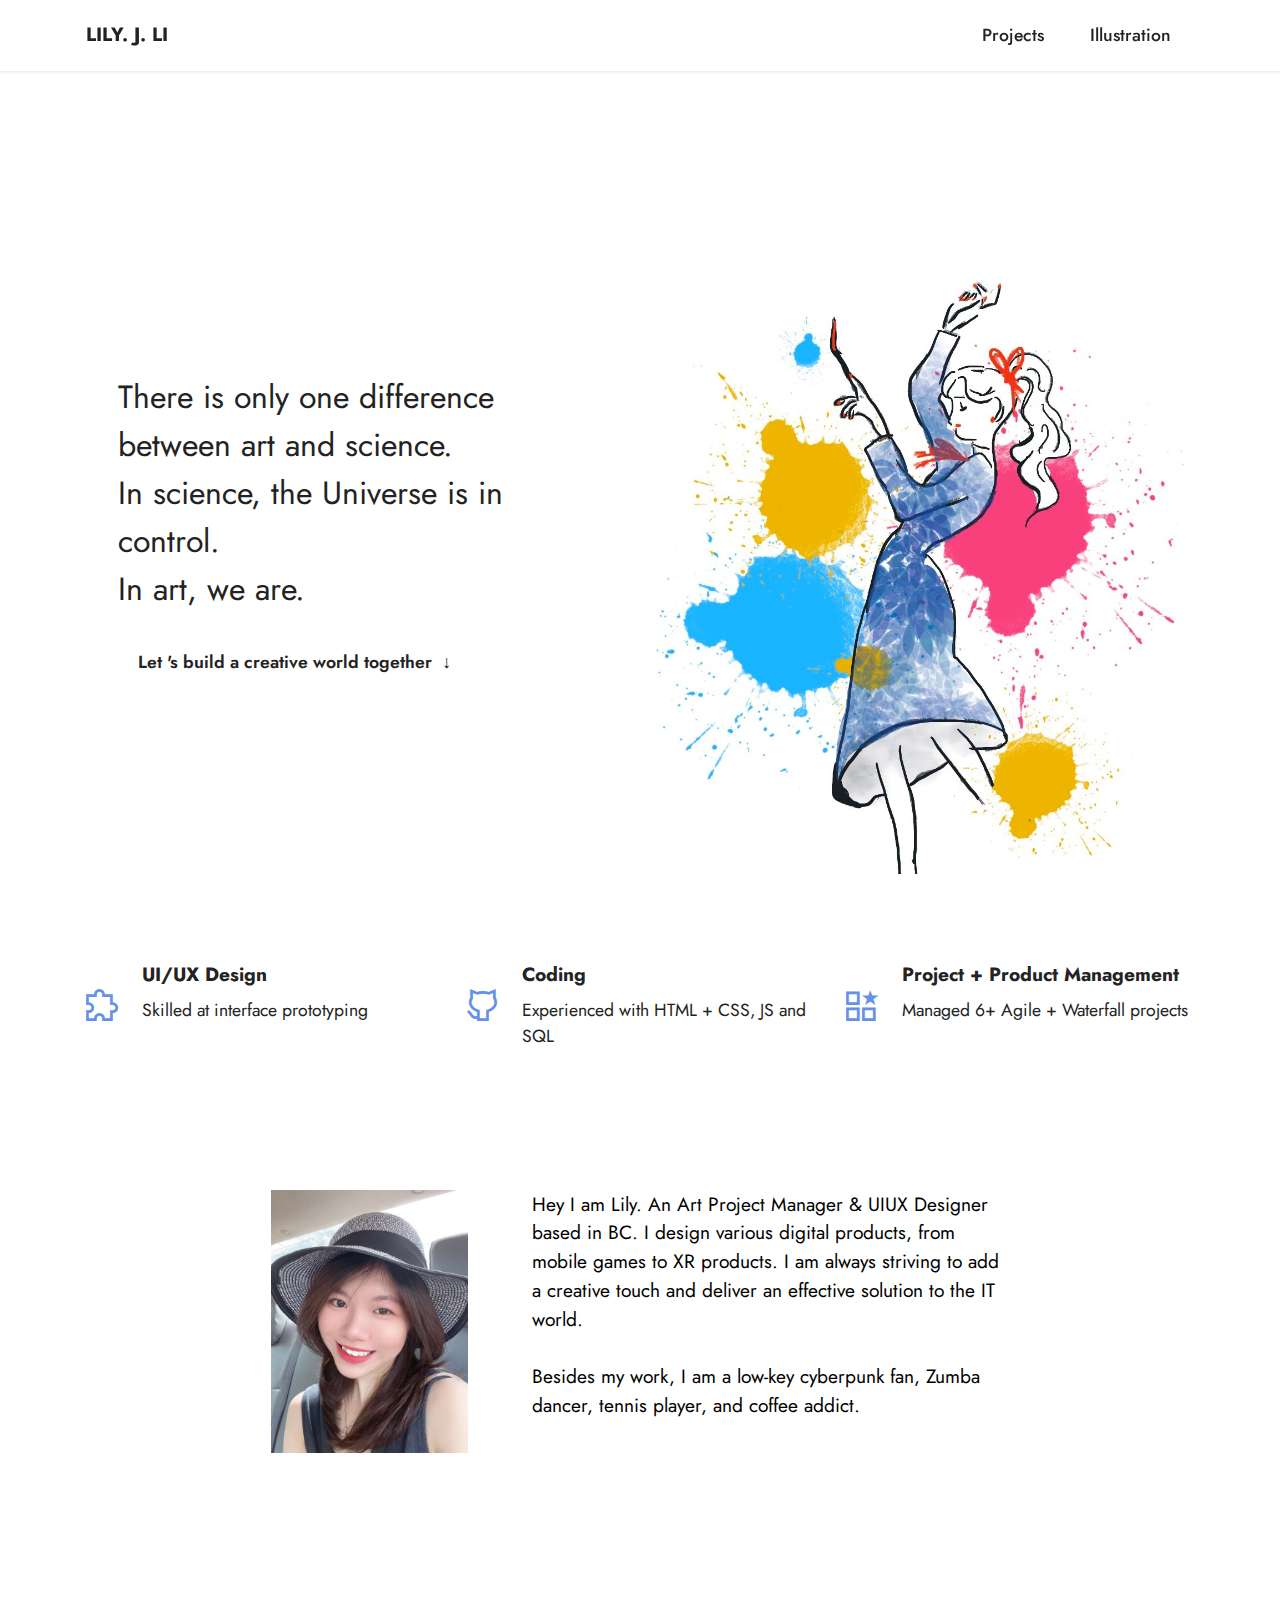
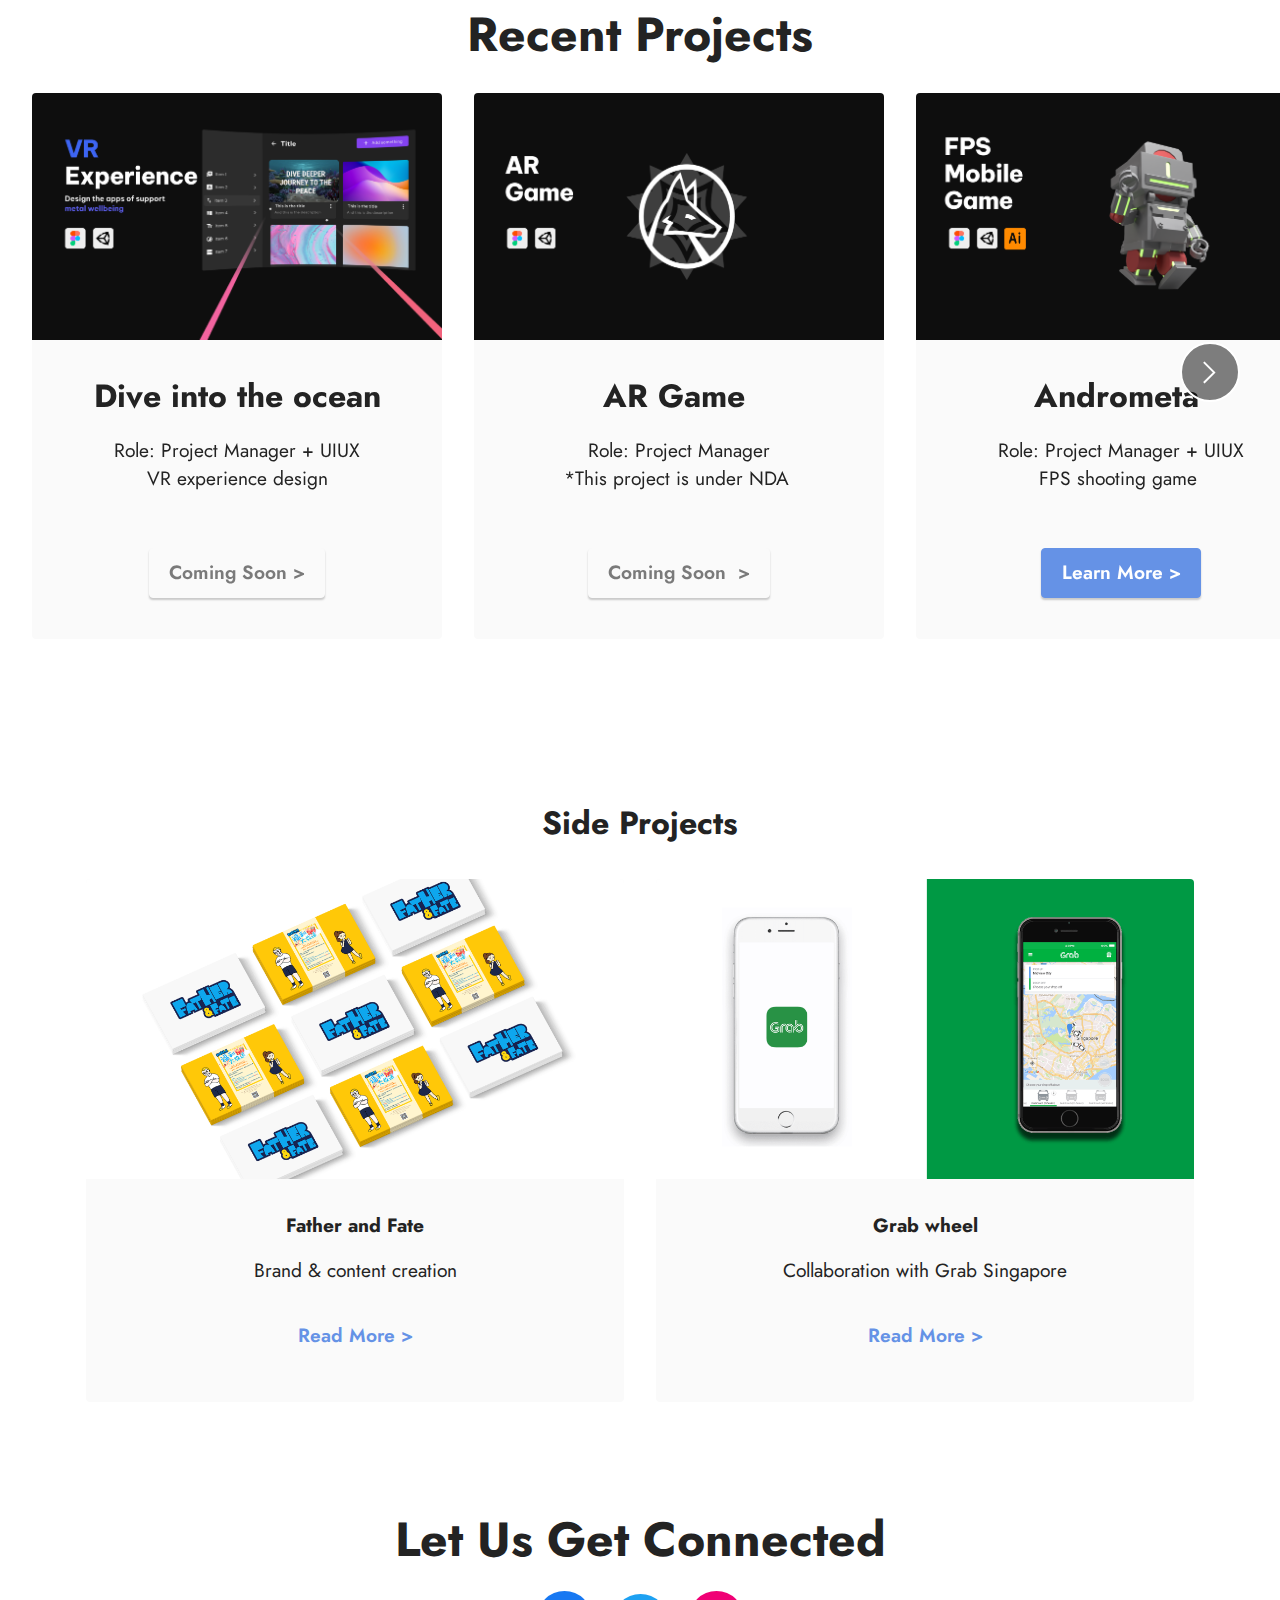
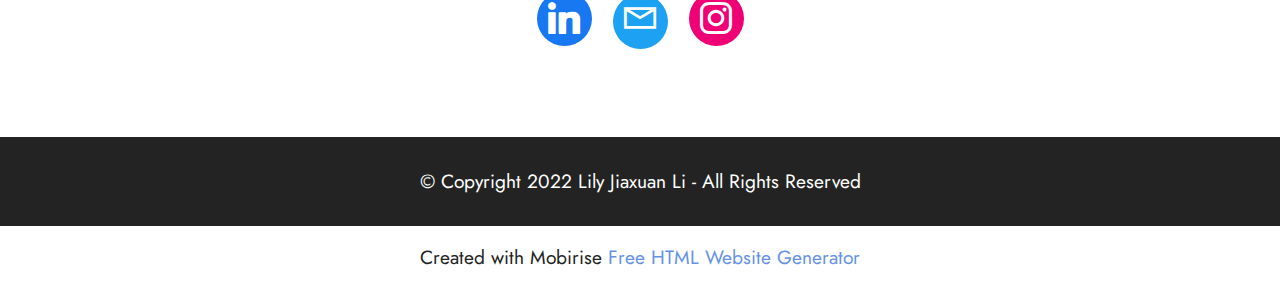
==== commit 93f386f1: "Add files via upload" ====
--- a/index.html
+++ b/index.html
@@ -50,7 +50,9 @@
                 </div>
             </button>
             <div class="collapse navbar-collapse" id="navbarSupportedContent">
-                <ul class="navbar-nav nav-dropdown nav-right" data-app-modern-menu="true"><li class="nav-item"><a class="nav-link link text-black text-primary display-4" href="index.html#gallery2-7">Home<br></a></li></ul>
+                <ul class="navbar-nav nav-dropdown nav-right" data-app-modern-menu="true"><li class="nav-item"><a class="nav-link link text-black text-primary display-4" href="index.html#gallery2-7">Projects</a></li>
+                    <li class="nav-item"><a class="nav-link link text-black text-primary display-4" href="page5.html">Illustration</a>
+                    </li></ul>
                 
                 
             </div>
@@ -67,7 +69,7 @@
     <div class="container">
         <div class="row justify-content-center align-items-center">
             <div class="col-12 col-md-6 image-wrapper">
-                <img src="assets/images/20201031181424.jpeg" alt="Mobirise">
+                <img src="assets/images/20201031181424.jpg" alt="Mobirise">
             </div>
             <div class="col-12 col-md">
                 <div class="text-wrapper">
@@ -322,7 +324,7 @@
             </div>
         </div>
     </div>
-</section><section class="display-7" style="padding: 0;align-items: center;justify-content: center;flex-wrap: wrap;    align-content: center;display: flex;position: relative;height: 4rem;"><a href="https://mobiri.se/1674892" style="flex: 1 1;height: 4rem;position: absolute;width: 100%;z-index: 1;"><img alt="" style="height: 4rem;" src="[data-uri]"></a><p style="margin: 0;text-align: center;" class="display-7">Created with Mobirise &#8204;</p><a style="z-index:1" href="https://mobirise.com/website-maker.html">Web Site Maker</a></section><script src="assets/bootstrap/js/bootstrap.bundle.min.js"></script>  <script src="assets/smoothscroll/smooth-scroll.js"></script>  <script src="assets/ytplayer/index.js"></script>  <script src="assets/dropdown/js/navbar-dropdown.js"></script>  <script src="assets/embla/embla.min.js"></script>  <script src="assets/embla/script.js"></script>  <script src="assets/theme/js/script.js"></script>  
+</section><section class="display-7" style="padding: 0;align-items: center;justify-content: center;flex-wrap: wrap;    align-content: center;display: flex;position: relative;height: 4rem;"><a href="https://mobiri.se/1674892" style="flex: 1 1;height: 4rem;position: absolute;width: 100%;z-index: 1;"><img alt="" style="height: 4rem;" src="[data-uri]"></a><p style="margin: 0;text-align: center;" class="display-7">Created with Mobirise &#8204;</p><a style="z-index:1" href="https://mobirise.com/html-builder.html">Free HTML Website Generator</a></section><script src="assets/bootstrap/js/bootstrap.bundle.min.js"></script>  <script src="assets/smoothscroll/smooth-scroll.js"></script>  <script src="assets/ytplayer/index.js"></script>  <script src="assets/dropdown/js/navbar-dropdown.js"></script>  <script src="assets/embla/embla.min.js"></script>  <script src="assets/embla/script.js"></script>  <script src="assets/theme/js/script.js"></script>  
   
   
 </body>
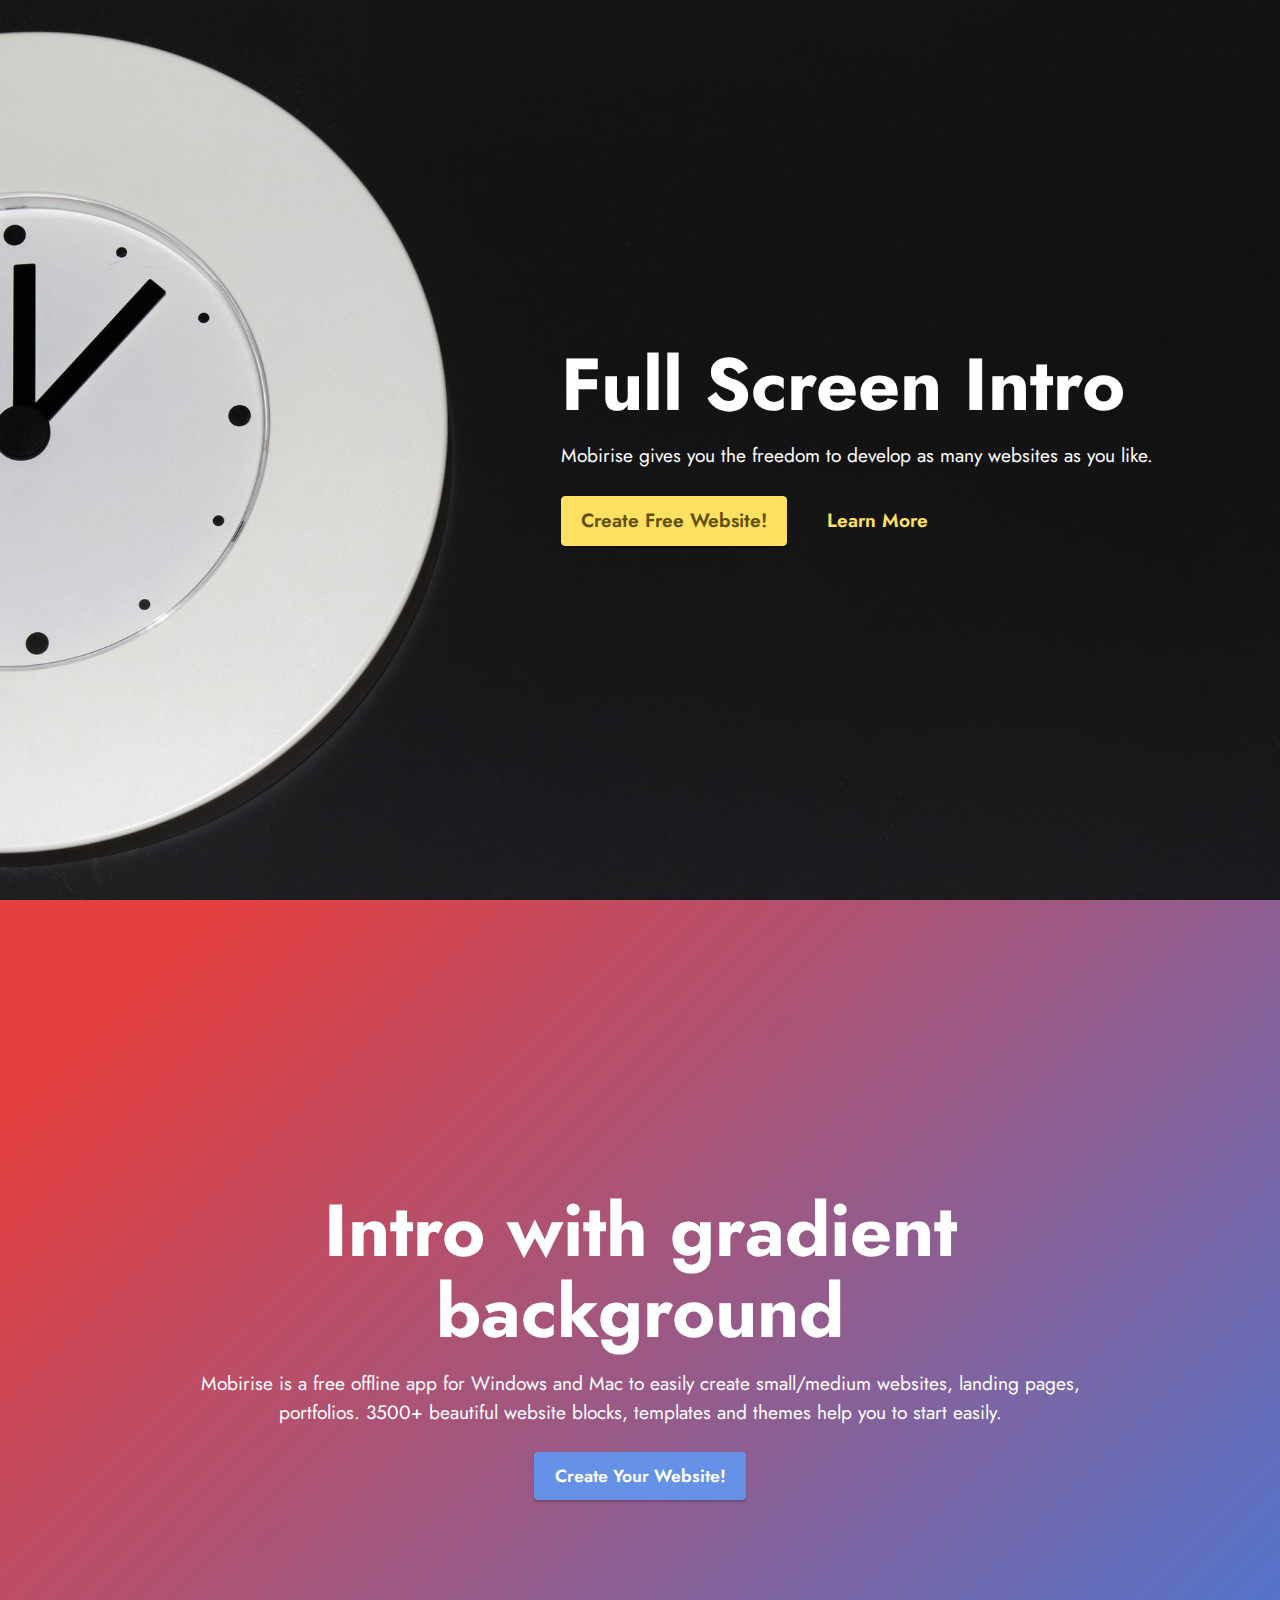
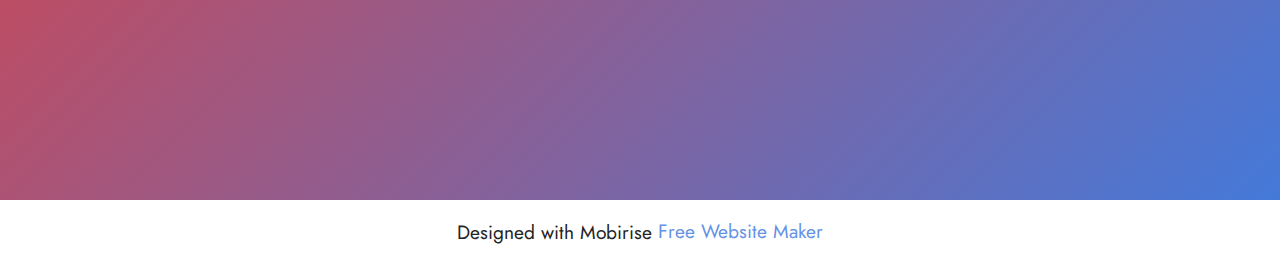
==== commit cef7f720: "create github pages" ====
--- a/index.html
+++ b/index.html
@@ -10,20 +10,17 @@
   <meta property="og:image" content="">
   <meta name="twitter:title" content="Home">
   <meta name="viewport" content="width=device-width, initial-scale=1, minimum-scale=1">
-  <link rel="shortcut icon" href="assets/images/title-128x105.png" type="image/x-icon">
+  <link rel="shortcut icon" href="assets/images/logo5.png" type="image/x-icon">
   <meta name="description" content="">
   
   
   <title>Home</title>
-  <link rel="stylesheet" href="assets/web/assets/mobirise-icons2/mobirise2.css">
   <link rel="stylesheet" href="assets/bootstrap/css/bootstrap.min.css">
   <link rel="stylesheet" href="assets/bootstrap/css/bootstrap-grid.min.css">
   <link rel="stylesheet" href="assets/bootstrap/css/bootstrap-reboot.min.css">
-  <link rel="stylesheet" href="assets/dropdown/css/style.css">
-  <link rel="stylesheet" href="assets/socicon/css/styles.css">
   <link rel="stylesheet" href="assets/theme/css/style.css">
-  <link rel="preload" href="https://fonts.googleapis.com/css?family=Jost:100,200,300,400,500,600,700,800,900,100i,200i,300i,400i,500i,600i,700i,800i,900i&display=swap" as="style" onload="this.onload=null;this.rel='stylesheet'">
-  <noscript><link rel="stylesheet" href="https://fonts.googleapis.com/css?family=Jost:100,200,300,400,500,600,700,800,900,100i,200i,300i,400i,500i,600i,700i,800i,900i&display=swap"></noscript>
+  <link rel="preload" href="https://fonts.googleapis.com/css2?family=Jost:ital,wght@0,400;0,700;1,400;1,700&display=swap&display=swap" as="style" onload="this.onload=null;this.rel='stylesheet'">
+  <noscript><link rel="stylesheet" href="https://fonts.googleapis.com/css2?family=Jost:ital,wght@0,400;0,700;1,400;1,700&display=swap&display=swap"></noscript>
   <link rel="preload" as="style" href="assets/mobirise/css/mbr-additional.css"><link rel="stylesheet" href="assets/mobirise/css/mbr-additional.css" type="text/css">
   
   
@@ -32,299 +29,47 @@
 </head>
 <body>
   
-  <section data-bs-version="5.1" class="menu menu1 cid-sfusuhJ6v9" once="menu" id="menu1-20">
-    
-
-    <nav class="navbar navbar-dropdown navbar-fixed-top navbar-expand-lg">
-        <div class="container">
-            <div class="navbar-brand">
-                
-                <span class="navbar-caption-wrap"><a class="navbar-caption text-black text-primary display-7" href="index.html">LILY. J. LI</a></span>
-            </div>
-            <button class="navbar-toggler" type="button" data-toggle="collapse" data-bs-toggle="collapse" data-target="#navbarSupportedContent" data-bs-target="#navbarSupportedContent" aria-controls="navbarNavAltMarkup" aria-expanded="false" aria-label="Toggle navigation">
-                <div class="hamburger">
-                    <span></span>
-                    <span></span>
-                    <span></span>
-                    <span></span>
-                </div>
-            </button>
-            <div class="collapse navbar-collapse" id="navbarSupportedContent">
-                <ul class="navbar-nav nav-dropdown nav-right" data-app-modern-menu="true"><li class="nav-item"><a class="nav-link link text-black text-primary display-4" href="index.html#gallery2-7">Projects</a></li>
-                    <li class="nav-item"><a class="nav-link link text-black text-primary display-4" href="page5.html">Illustration</a>
-                    </li></ul>
-                
-                
-            </div>
-        </div>
-    </nav>
-</section>
-
-<section data-bs-version="5.1" class="header14 cid-seDKMAUmzc mbr-fullscreen" id="header14-0">
+  <section data-bs-version="5.1" class="header5 cid-t0W8vk5812 mbr-fullscreen" id="header5-0">
 
     
 
     
 
     <div class="container">
-        <div class="row justify-content-center align-items-center">
-            <div class="col-12 col-md-6 image-wrapper">
-                <img src="assets/images/20201031181424.jpg" alt="Mobirise">
-            </div>
-            <div class="col-12 col-md">
-                <div class="text-wrapper">
-                    
-                    <p class="mbr-text mbr-fonts-style display-5"><br>There is only one difference between art and science.<br>In science, the Universe is in control.<br>In art, we are.</p>
-                    <div class="mbr-section-btn mt-3"><a class="btn btn-black-outline display-4" href="index.html#features15-19">Let 's build a creative world together&nbsp; ↓&nbsp;</a></div>
-                </div>
+        <div class="row justify-content-end">
+            <div class="col-12 col-lg-7">
+                <h1 class="mbr-section-title mbr-fonts-style mbr-white mb-3 display-1"><strong>Full Screen Intro</strong></h1>
+                
+                <p class="mbr-text mbr-fonts-style mbr-white display-7">
+                    Mobirise gives you the freedom to develop as many websites as you like.</p>
+                <div class="mbr-section-btn mt-3"><a class="btn btn-warning display-7" href="https://mobiri.se">Create Free Website!</a>
+                    <a class="btn btn-warning-outline display-7" href="https://mobiri.se">Learn More</a></div>
             </div>
         </div>
     </div>
 </section>
 
-<section data-bs-version="5.1" class="features14 cid-seElMoyIQG" id="features15-19">
-
-    
-    
-    <div class="container">
-        <div class="row justify-content-center">
-            <div class="card col-12 col-md-6 col-lg-4">
-                <div class="card-wrapper">
-                    <span class="mbr-iconfont m-auto mobi-mbri-extension mobi-mbri"></span>
-                    <div class="card-box">
-                        <h4 class="card-title mbr-fonts-style mb-2 display-7"><strong>UI/UX D</strong><span style="font-size: 19.2px;"><strong>esign</strong></span></h4>
-                        <h5 class="card-text mbr-fonts-style display-4">Skilled at interface prototyping&nbsp;</h5>
-                    </div>
-                </div>
-            </div>
-            <div class="card col-12 col-md-6 col-lg-4">
-                <div class="card-wrapper">
-                    <span class="mbr-iconfont m-auto mobi-mbri-github mobi-mbri"></span>
-                    <div class="card-box">
-                        <h4 class="card-title mbr-fonts-style mb-2 display-7"><strong>Coding</strong></h4>
-                        <h5 class="card-text mbr-fonts-style display-4">Experienced with HTML + CSS, JS and SQL</h5>
-                    </div>
-                </div>
-            </div>
-            <div class="card col-12 col-md-6 col-lg-4">
-                <div class="card-wrapper">
-                    <span class="mbr-iconfont m-auto mobi-mbri-features mobi-mbri"></span>
-                    <div class="card-box">
-                        <h4 class="card-title mbr-fonts-style mb-2 display-7"><strong>Project + Product Management&nbsp;</strong></h4>
-                        <h5 class="card-text mbr-fonts-style display-4">Managed 6+ Agile + Waterfall projects&nbsp;</h5>
-                    </div>
-
-                </div>
-            </div>
-            
-        </div>
-    </div>
-</section>
-
-<section data-bs-version="5.1" class="mbr-section content7 cid-sgqFFwOQQ7" id="content7-44">
-          
-    
-
-    <div class="container">
-        <div class="media-container-row">
-            <div class="col-12 col-md-8">
-                <div class="media-container-row">
-                    <div class="media-content">
-                        <div class="mbr-section-text">
-                            <p class="mbr-text align-right mb-0 mbr-fonts-style display-7">Hey I am Lily. An Art Project Manager &amp; UIUX Designer based in BC. I design various digital products, from mobile games to XR products. I am always striving to add a creative touch and deliver an effective solution to the IT world.
-<br>
-<br>Besides my work, I am a low-key cyberpunk fan, Zumba dancer, tennis player, and coffee addict.&nbsp;<br></p>
-                        </div>
-                    </div>
-                    <div class="mbr-figure" style="width: 50%;">
-                     <img src="assets/images/1jpg.jpg" alt="Mobirise">  
-                    </div>
-                </div>
-            </div>
-        </div>
-    </div>
-</section>
-
-<section data-bs-version="5.1" class="slider4 mbr-embla cid-t0RBkNvS1s" id="slider4-5m">
-    
-    
-    <div class="position-relative text-center">
-        <div class="mbr-section-head">
-            <h4 class="mbr-section-title mbr-fonts-style align-center mb-0 display-2"><strong>Recent Projects</strong></h4>
-            
-        </div>
-        <div class="embla mt-4" data-skip-snaps="true" data-align="center" data-contain-scroll="trimSnaps" data-auto-play-interval="5" data-draggable="true">
-            <div class="embla__viewport container-fluid">
-                <div class="embla__container">
-                    <div class="embla__slide slider-image item active" style="margin-left: 1rem; margin-right: 1rem;">
-                        <div class="slide-content">
-                            <div class="item-wrapper">
-                                <div class="item-img">
-                                    <img src="assets/images/cover-1.png" alt="Mobirise Website Builder" data-slide-to="1" data-bs-slide-to="1">
-                                </div>
-                            </div>
-                            <div class="item-content">
-                                <h5 class="item-title mbr-fonts-style display-5"><strong>Dive into the ocean</strong></h5>
-                                
-                                <p class="mbr-text mbr-fonts-style mt-3 display-7">Role: Project Manager + UIUX<br>VR experience design<br><br> </p>
-                            </div>
-                            <div class="mbr-section-btn item-footer mt-2"><a href="" class="btn item-btn btn-white display-7" target="_blank">Coming Soon &gt;</a></div>
-                        </div>
-                    </div>
-                    <div class="embla__slide slider-image item" style="margin-left: 1rem; margin-right: 1rem;">
-                        <div class="slide-content">
-                            <div class="item-wrapper">
-                                <div class="item-img">
-                                    <img src="assets/images/cover-ar.png" alt="Mobirise Website Builder" data-slide-to="1" data-bs-slide-to="1">
-                                </div>
-                            </div>
-                            <div class="item-content">
-                                <h5 class="item-title mbr-fonts-style display-5"><strong>AR Game&nbsp;</strong></h5>
-                                
-                                <p class="mbr-text mbr-fonts-style mt-3 display-7">Role: Project Manager<br>*This project is under NDA&nbsp;</p>
-                            </div>
-                            <div class="mbr-section-btn item-footer mt-2"><a href="" class="btn item-btn btn-white display-7" target="_blank">Coming Soon&nbsp; &gt;</a></div>
-                        </div>
-                    </div><div class="embla__slide slider-image item" style="margin-left: 1rem; margin-right: 1rem;">
-                        <div class="slide-content">
-                            <div class="item-wrapper">
-                                <div class="item-img">
-                                    
-                                <a href="page10.html"><img src="assets/images/coverandrometa-1.png" alt="Mobirise Website Builder" data-slide-to="2" data-bs-slide-to="2"></a></div>
-                            </div>
-                            <div class="item-content">
-                                <h5 class="item-title mbr-fonts-style display-5"><strong>Andrometa&nbsp;</strong></h5>
-                                
-                                <p class="mbr-text mbr-fonts-style mt-3 display-7">Role: Project Manager + UIUX<br>FPS shooting game&nbsp;<br></p>
-                            </div>
-                            <div class="mbr-section-btn item-footer mt-2"><a href="page10.html" class="btn btn-primary item-btn display-7" target="_blank">Learn More
-                                    &gt;</a></div>
-                        </div>
-                    </div><div class="embla__slide slider-image item" style="margin-left: 1rem; margin-right: 1rem;">
-                        <div class="slide-content">
-                            <div class="item-wrapper">
-                                <div class="item-img">
-                                    
-                                <a href="page1.html"><img src="assets/images/coversaint.png" alt="Mobirise Website Builder" data-slide-to="3" data-bs-slide-to="3"></a></div>
-                            </div>
-                            <div class="item-content">
-                                <h5 class="item-title mbr-fonts-style display-5"><strong>Saint-Seiya Awakening</strong></h5>
-                                
-                                <p class="mbr-text mbr-fonts-style mt-3 display-7">Role: UIUX designer<br>*This project is under NDA&nbsp;<br></p>
-                            </div>
-                            <div class="mbr-section-btn item-footer mt-2"><a href="page1.html" class="btn btn-primary item-btn display-7" target="_blank">Learn More
-                                    &gt;</a></div>
-                        </div>
-                    </div>
-                    
-                    
-                </div>
-            </div>
-            <button class="embla__button embla__button--prev">
-                <span class="mobi-mbri mobi-mbri-arrow-prev mbr-iconfont" aria-hidden="true"></span>
-                <span class="sr-only visually-hidden visually-hidden">Previous</span>
-            </button>
-            <button class="embla__button embla__button--next">
-                <span class="mobi-mbri mobi-mbri-arrow-next mbr-iconfont" aria-hidden="true"></span>
-                <span class="sr-only visually-hidden visually-hidden">Next</span>
-            </button>
-        </div>
-    </div>
-</section>
-
-<section data-bs-version="5.1" class="content3 cid-seVIAk7tf1" id="content3-1i">
-    
-    
-    <div class="container">
-        <div class="mbr-section-head">
-            <h4 class="mbr-section-title mbr-fonts-style align-center mb-0 display-5"><strong>Side Projects</strong></h4>
-            
-        </div>
-        <div class="row mt-4">
-            
-            <div class="item features-image сol-12 col-md-6 col-lg-6">
-                <div class="item-wrapper">
-                    <div class="item-img">
-                        <a href="page8.html" target="_blank"><img src="assets/images/20201202213956.png" alt="" title=""></a>
-                    </div>
-                    <div class="item-content">
-                        <h5 class="item-title mbr-fonts-style display-7"><strong>Father and Fate</strong></h5>
-                        
-                        <p class="mbr-text mbr-fonts-style mt-3 display-7">Brand &amp; content creation</p>
-                    </div>
-                    <div class="mbr-section-btn item-footer mt-2"><a href="page8.html" class="btn item-btn btn-primary-outline display-7" target="_blank">Read More &gt;</a></div>
-                </div>
-            </div>
-            <div class="item features-image сol-12 col-md-6 col-lg-6">
-                <div class="item-wrapper">
-                    <div class="item-img">
-                        <a href="page2.html" target="_blank"><img src="assets/images/iphone-1920x1080.png" alt="" title=""></a>
-                    </div>
-                    <div class="item-content">
-                        <h5 class="item-title mbr-fonts-style display-7"><strong>Grab wheel</strong></h5>
-                        
-                        <p class="mbr-text mbr-fonts-style mt-3 display-7">Collaboration with Grab Singapore</p>
-                    </div>
-                    <div class="mbr-section-btn item-footer mt-2"><a href="page2.html" class="btn item-btn btn-primary-outline display-7" target="_blank">Read More &gt;</a></div>
-                </div>
-            </div>
-
-        </div>
-    </div>
-</section>
-
-<section data-bs-version="5.1" class="share3 cid-seEkMu1bm9" id="share3-16">
-    
-     
-    
-    
-
-    <div class="container">
-        <div class="media-container-row">
-            <div class="col-12">
-                <h3 class="mbr-section-title align-center mb-3 mbr-fonts-style display-2">
-                    <strong>Let Us Get Connected</strong></h3>
-                <div class="social-list align-center">
-                   
-                    <a class="iconfont-wrapper bg-facebook m-2 " target="_blank" href="https://www.linkedin.com/in/lily-li-65710a14a/">
-                            <span class="socicon-linkedin socicon"></span>
-                        </a>
-                        <a class="iconfont-wrapper bg-twitter m-2" href="mailto:j892li@uwaterloo.ca">
-                            <span class="mobi-mbri-letter mobi-mbri"></span>
-                        </a>
-                        <a class="iconfont-wrapper bg-instagram m-2" href="https://www.instagram.com/lilyjlsalon/" target="_blank">
-                            <span class="socicon-instagram socicon"></span>
-                        </a>
-                        
-                        
-                        
-                        
-                        
-                        
-                        
-                        
-                </div>
-            </div>
-        </div>
-    </div>
-</section>
-
-<section data-bs-version="5.1" class="footer7 cid-seEkNGOCdK" once="footers" id="footer7-17">
+<section data-bs-version="5.1" class="header18 cid-t0W8I6cQpl mbr-fullscreen" id="header18-2">
 
     
 
     
 
-    <div class="container">
-        <div class="media-container-row align-center mbr-white">
-            <div class="col-12">
-                <p class="mbr-text mb-0 mbr-fonts-style display-7">
-                    © Copyright 2022 Lily Jiaxuan Li - All Rights Reserved
+    <div class="align-center container">
+        <div class="row justify-content-center">
+            <div class="col-12 col-lg-10">
+                <h1 class="mbr-section-title mbr-fonts-style mbr-white mb-3 display-1"><strong>Intro with gradient background</strong></h1>
+                
+                <p class="mbr-text mbr-fonts-style mbr-white display-7">
+                    Mobirise is a free offline app for Windows and Mac to easily create small/medium websites, landing
+                    pages, portfolios. 3500+ beautiful website blocks, templates and themes help you to start easily.
                 </p>
+                <div class="mbr-section-btn mt-3"><a class="btn btn-primary display-4" href="https://mobiri.se">Create
+                        Your Website!</a></div>
             </div>
         </div>
     </div>
-</section><section class="display-7" style="padding: 0;align-items: center;justify-content: center;flex-wrap: wrap;    align-content: center;display: flex;position: relative;height: 4rem;"><a href="https://mobiri.se/1674892" style="flex: 1 1;height: 4rem;position: absolute;width: 100%;z-index: 1;"><img alt="" style="height: 4rem;" src="[data-uri]"></a><p style="margin: 0;text-align: center;" class="display-7">Created with Mobirise &#8204;</p><a style="z-index:1" href="https://mobirise.com/html-builder.html">Free HTML Website Generator</a></section><script src="assets/bootstrap/js/bootstrap.bundle.min.js"></script>  <script src="assets/smoothscroll/smooth-scroll.js"></script>  <script src="assets/ytplayer/index.js"></script>  <script src="assets/dropdown/js/navbar-dropdown.js"></script>  <script src="assets/embla/embla.min.js"></script>  <script src="assets/embla/script.js"></script>  <script src="assets/theme/js/script.js"></script>  
+</section><section class="display-7" style="padding: 0;align-items: center;justify-content: center;flex-wrap: wrap;    align-content: center;display: flex;position: relative;height: 4rem;"><a href="https://mobiri.se/1674892" style="flex: 1 1;height: 4rem;position: absolute;width: 100%;z-index: 1;"><img alt="" style="height: 4rem;" src="[data-uri]"></a><p style="margin: 0;text-align: center;" class="display-7">Designed with Mobirise &#8204;</p><a style="z-index:1" href="https://mobirise.com/website-maker.html">Free Website Maker</a></section><script src="assets/bootstrap/js/bootstrap.bundle.min.js"></script>  <script src="assets/smoothscroll/smooth-scroll.js"></script>  <script src="assets/ytplayer/index.js"></script>  <script src="assets/theme/js/script.js"></script>  
   
   
 </body>
--- a/assets/mobirise/css/mbr-additional.css
+++ b/assets/mobirise/css/mbr-additional.css
@@ -682,4962 +682,9 @@
 a {
   transition: color 0.6s;
 }
-.cid-sfusuhJ6v9 {
-  z-index: 1000;
-  width: 100%;
-  position: relative;
-  min-height: 60px;
-}
-.cid-sfusuhJ6v9 nav.navbar {
-  position: fixed;
-}
-.cid-sfusuhJ6v9 .dropdown-item:before {
-  font-family: Moririse2 !important;
-  content: "\e966";
-  display: inline-block;
-  width: 0;
-  position: absolute;
-  left: 1rem;
-  top: 0.5rem;
-  margin-right: 0.5rem;
-  line-height: 1;
-  font-size: inherit;
-  vertical-align: middle;
-  text-align: center;
-  overflow: hidden;
-  transform: scale(0, 1);
-  transition: all 0.25s ease-in-out;
-}
-.cid-sfusuhJ6v9 .dropdown-menu {
-  padding: 0;
-  border-radius: 4px;
-  box-shadow: 0 1px 3px 0 rgba(0, 0, 0, 0.1);
-}
-.cid-sfusuhJ6v9 .dropdown-item {
-  border-bottom: 1px solid #e6e6e6;
-}
-.cid-sfusuhJ6v9 .dropdown-item:hover,
-.cid-sfusuhJ6v9 .dropdown-item:focus {
-  background: #6592e6 !important;
-  color: white !important;
-}
-.cid-sfusuhJ6v9 .dropdown-item:first-child {
-  border-top-left-radius: 4px;
-  border-top-right-radius: 4px;
-}
-.cid-sfusuhJ6v9 .dropdown-item:last-child {
-  border-bottom: none;
-  border-bottom-left-radius: 4px;
-  border-bottom-right-radius: 4px;
-}
-.cid-sfusuhJ6v9 .nav-dropdown .link {
-  padding: 0 0.3em !important;
-  margin: 0.667em 1em !important;
-}
-.cid-sfusuhJ6v9 .nav-dropdown .link.dropdown-toggle::after {
-  margin-left: 0.5rem;
-  margin-top: 0.2rem;
-}
-.cid-sfusuhJ6v9 .nav-link {
-  position: relative;
-}
-.cid-sfusuhJ6v9 .container {
-  display: flex;
-  margin: auto;
-}
-.cid-sfusuhJ6v9 .iconfont-wrapper {
-  color: #000000 !important;
-  font-size: 1.5rem;
-  padding-right: 0.5rem;
-}
-.cid-sfusuhJ6v9 .dropdown-menu,
-.cid-sfusuhJ6v9 .navbar.opened {
-  background: #ffffff !important;
-}
-.cid-sfusuhJ6v9 .nav-item:focus,
-.cid-sfusuhJ6v9 .nav-link:focus {
-  outline: none;
-}
-.cid-sfusuhJ6v9 .dropdown .dropdown-menu .dropdown-item {
-  width: auto;
-  transition: all 0.25s ease-in-out;
-}
-.cid-sfusuhJ6v9 .dropdown .dropdown-menu .dropdown-item::after {
-  right: 0.5rem;
-}
-.cid-sfusuhJ6v9 .dropdown .dropdown-menu .dropdown-item .mbr-iconfont {
-  margin-right: 0.5rem;
-  vertical-align: sub;
-}
-.cid-sfusuhJ6v9 .dropdown .dropdown-menu .dropdown-item .mbr-iconfont:before {
-  display: inline-block;
-  transform: scale(1, 1);
-  transition: all 0.25s ease-in-out;
-}
-.cid-sfusuhJ6v9 .collapsed .dropdown-menu .dropdown-item:before {
-  display: none;
-}
-.cid-sfusuhJ6v9 .collapsed .dropdown .dropdown-menu .dropdown-item {
-  padding: 0.235em 1.5em 0.235em 1.5em !important;
-  transition: none;
-  margin: 0 !important;
-}
-.cid-sfusuhJ6v9 .navbar {
-  min-height: 70px;
-  transition: all 0.3s;
-  border-bottom: 1px solid transparent;
-  box-shadow: 0 1px 3px 0 rgba(0, 0, 0, 0.1);
-  background: #ffffff;
-}
-.cid-sfusuhJ6v9 .navbar.opened {
-  transition: all 0.3s;
-}
-.cid-sfusuhJ6v9 .navbar .dropdown-item {
-  padding: 0.5rem 1.8rem;
-}
-.cid-sfusuhJ6v9 .navbar .navbar-logo img {
-  width: auto;
-}
-.cid-sfusuhJ6v9 .navbar .navbar-collapse {
-  justify-content: flex-end;
-  z-index: 1;
-}
-.cid-sfusuhJ6v9 .navbar.collapsed {
-  justify-content: center;
-}
-.cid-sfusuhJ6v9 .navbar.collapsed .nav-item .nav-link::before {
-  display: none;
-}
-.cid-sfusuhJ6v9 .navbar.collapsed.opened .dropdown-menu {
-  top: 0;
-}
-.cid-sfusuhJ6v9 .navbar.collapsed .dropdown-menu .dropdown-submenu {
-  left: 0 !important;
-}
-.cid-sfusuhJ6v9 .navbar.collapsed .dropdown-menu .dropdown-item:after {
-  right: auto;
-}
-.cid-sfusuhJ6v9 .navbar.collapsed .dropdown-menu .dropdown-toggle[data-toggle="dropdown-submenu"]:after {
-  margin-left: 0.5rem;
-  margin-top: 0.2rem;
-  border-top: 0.35em solid;
-  border-right: 0.35em solid transparent;
-  border-left: 0.35em solid transparent;
-  border-bottom: 0;
-  top: 41%;
-}
-.cid-sfusuhJ6v9 .navbar.collapsed ul.navbar-nav li {
-  margin: auto;
-}
-.cid-sfusuhJ6v9 .navbar.collapsed .dropdown-menu .dropdown-item {
-  padding: 0.25rem 1.5rem;
-  text-align: center;
-}
-.cid-sfusuhJ6v9 .navbar.collapsed .icons-menu {
-  padding-left: 0;
-  padding-right: 0;
-  padding-top: 0.5rem;
-  padding-bottom: 0.5rem;
-}
-@media (max-width: 991px) {
-  .cid-sfusuhJ6v9 .navbar .nav-item .nav-link::before {
-    display: none;
-  }
-  .cid-sfusuhJ6v9 .navbar.opened .dropdown-menu {
-    top: 0;
-  }
-  .cid-sfusuhJ6v9 .navbar .dropdown-menu .dropdown-submenu {
-    left: 0 !important;
-  }
-  .cid-sfusuhJ6v9 .navbar .dropdown-menu .dropdown-item:after {
-    right: auto;
-  }
-  .cid-sfusuhJ6v9 .navbar .dropdown-menu .dropdown-toggle[data-toggle="dropdown-submenu"]:after {
-    margin-left: 0.5rem;
-    margin-top: 0.2rem;
-    border-top: 0.35em solid;
-    border-right: 0.35em solid transparent;
-    border-left: 0.35em solid transparent;
-    border-bottom: 0;
-    top: 40%;
-  }
-  .cid-sfusuhJ6v9 .navbar .navbar-logo img {
-    height: 3rem !important;
-  }
-  .cid-sfusuhJ6v9 .navbar ul.navbar-nav li {
-    margin: auto;
-  }
-  .cid-sfusuhJ6v9 .navbar .dropdown-menu .dropdown-item {
-    padding: 0.25rem 1.5rem !important;
-    text-align: center;
-  }
-  .cid-sfusuhJ6v9 .navbar .navbar-brand {
-    flex-shrink: initial;
-    flex-basis: auto;
-    word-break: break-word;
-    padding-right: 2rem;
-  }
-  .cid-sfusuhJ6v9 .navbar .navbar-toggler {
-    flex-basis: auto;
-  }
-  .cid-sfusuhJ6v9 .navbar .icons-menu {
-    padding-left: 0;
-    padding-top: 0.5rem;
-    padding-bottom: 0.5rem;
-  }
-}
-.cid-sfusuhJ6v9 .navbar.navbar-short {
-  min-height: 60px;
-}
-.cid-sfusuhJ6v9 .navbar.navbar-short .navbar-logo img {
-  height: 2.5rem !important;
-}
-.cid-sfusuhJ6v9 .navbar.navbar-short .navbar-brand {
-  min-height: 60px;
-  padding: 0;
-}
-.cid-sfusuhJ6v9 .navbar-brand {
-  min-height: 70px;
-  flex-shrink: 0;
-  align-items: center;
-  margin-right: 0;
-  padding: 0;
-  transition: all 0.3s;
-  word-break: break-word;
-  z-index: 1;
-}
-.cid-sfusuhJ6v9 .navbar-brand .navbar-caption {
-  line-height: inherit !important;
-}
-.cid-sfusuhJ6v9 .navbar-brand .navbar-logo a {
-  outline: none;
-}
-.cid-sfusuhJ6v9 .dropdown-item.active,
-.cid-sfusuhJ6v9 .dropdown-item:active {
-  background-color: transparent;
-}
-.cid-sfusuhJ6v9 .navbar-expand-lg .navbar-nav .nav-link {
-  padding: 0;
-}
-.cid-sfusuhJ6v9 .nav-dropdown .link.dropdown-toggle {
-  margin-right: 1.667em;
-}
-.cid-sfusuhJ6v9 .nav-dropdown .link.dropdown-toggle[aria-expanded="true"] {
-  margin-right: 0;
-  padding: 0.667em 1.667em;
-}
-.cid-sfusuhJ6v9 .navbar.navbar-expand-lg .dropdown .dropdown-menu {
-  background: #ffffff;
-}
-.cid-sfusuhJ6v9 .navbar.navbar-expand-lg .dropdown .dropdown-menu .dropdown-submenu {
-  margin: 0;
-  left: 100%;
-}
-.cid-sfusuhJ6v9 .navbar .dropdown.open > .dropdown-menu {
-  display: block;
-}
-.cid-sfusuhJ6v9 ul.navbar-nav {
-  flex-wrap: wrap;
-}
-.cid-sfusuhJ6v9 .navbar-buttons {
-  text-align: center;
-  min-width: 170px;
-}
-.cid-sfusuhJ6v9 button.navbar-toggler {
-  outline: none;
-  width: 31px;
-  height: 20px;
-  cursor: pointer;
-  transition: all 0.2s;
-  position: relative;
-  align-self: center;
-}
-.cid-sfusuhJ6v9 button.navbar-toggler .hamburger span {
-  position: absolute;
-  right: 0;
-  width: 30px;
-  height: 2px;
-  border-right: 5px;
-  background-color: #000000;
-}
-.cid-sfusuhJ6v9 button.navbar-toggler .hamburger span:nth-child(1) {
-  top: 0;
-  transition: all 0.2s;
-}
-.cid-sfusuhJ6v9 button.navbar-toggler .hamburger span:nth-child(2) {
-  top: 8px;
-  transition: all 0.15s;
-}
-.cid-sfusuhJ6v9 button.navbar-toggler .hamburger span:nth-child(3) {
-  top: 8px;
-  transition: all 0.15s;
-}
-.cid-sfusuhJ6v9 button.navbar-toggler .hamburger span:nth-child(4) {
-  top: 16px;
-  transition: all 0.2s;
-}
-.cid-sfusuhJ6v9 nav.opened .hamburger span:nth-child(1) {
-  top: 8px;
-  width: 0;
-  opacity: 0;
-  right: 50%;
-  transition: all 0.2s;
-}
-.cid-sfusuhJ6v9 nav.opened .hamburger span:nth-child(2) {
-  transform: rotate(45deg);
-  transition: all 0.25s;
-}
-.cid-sfusuhJ6v9 nav.opened .hamburger span:nth-child(3) {
-  transform: rotate(-45deg);
-  transition: all 0.25s;
-}
-.cid-sfusuhJ6v9 nav.opened .hamburger span:nth-child(4) {
-  top: 8px;
-  width: 0;
-  opacity: 0;
-  right: 50%;
-  transition: all 0.2s;
-}
-.cid-sfusuhJ6v9 .navbar-dropdown {
-  padding: 0 1rem;
-  position: fixed;
-}
-.cid-sfusuhJ6v9 a.nav-link {
-  display: flex;
-  align-items: center;
-  justify-content: center;
-}
-.cid-sfusuhJ6v9 .icons-menu {
-  flex-wrap: nowrap;
-  display: flex;
-  justify-content: center;
-  padding-left: 1rem;
-  padding-right: 1rem;
-  padding-top: 0.3rem;
-  text-align: center;
-}
-@media screen and (-ms-high-contrast: active), (-ms-high-contrast: none) {
-  .cid-sfusuhJ6v9 .navbar {
-    height: 70px;
-  }
-  .cid-sfusuhJ6v9 .navbar.opened {
-    height: auto;
-  }
-  .cid-sfusuhJ6v9 .nav-item .nav-link:hover::before {
-    width: 175%;
-    max-width: calc(100% + 2rem);
-    left: -1rem;
-  }
-}
-.cid-seDKMAUmzc {
-  background-color: #ffffff;
-}
-.cid-seDKMAUmzc .row {
-  flex-direction: row-reverse;
-}
-@media (max-width: 991px) {
-  .cid-seDKMAUmzc .image-wrapper {
-    margin-bottom: 2rem;
-  }
-}
-.cid-seDKMAUmzc .image-wrapper img {
-  width: 100%;
-  object-fit: cover;
-}
-@media (min-width: 992px) {
-  .cid-seDKMAUmzc .text-wrapper {
-    padding: 0 2rem;
-  }
-}
-@media (max-width: 768px) {
-  .cid-seDKMAUmzc .text-wrapper {
-    margin-bottom: 2rem;
-  }
-}
-.cid-seElMoyIQG {
-  padding-top: 0rem;
-  padding-bottom: 5rem;
-  background-color: #ffffff;
-}
-.cid-seElMoyIQG .card-wrapper {
-  display: flex;
-}
-@media (max-width: 991px) {
-  .cid-seElMoyIQG .card-wrapper {
-    margin-bottom: 2rem;
-  }
-}
-.cid-seElMoyIQG .mbr-iconfont {
-  font-size: 2rem;
-  color: #6592e6;
-  padding-right: 1.5rem;
-}
-.cid-sgqFFwOQQ7 {
-  padding-top: 60px;
-  padding-bottom: 60px;
-  background-color: #ffffff;
-}
-.cid-sgqFFwOQQ7 .media-container-row {
-  flex-direction: row-reverse;
-  -webkit-flex-direction: row-reverse;
-}
-@media (min-width: 992px) {
-  .cid-sgqFFwOQQ7 .mbr-figure {
-    padding-right: 4rem;
-  }
-}
-@media (max-width: 991px) {
-  .cid-sgqFFwOQQ7 .media-container-row {
-    flex-wrap: wrap-reverse;
-    -webkit-flex-wrap: wrap-reverse;
-  }
-  .cid-sgqFFwOQQ7 .mbr-figure {
-    padding-bottom: 1rem;
-  }
-}
-.cid-sgqFFwOQQ7 .mbr-text {
-  color: #000000;
-  text-align: left;
-}
-.cid-t0RBkNvS1s {
-  padding-top: 6rem;
-  padding-bottom: 6rem;
-  background-color: #ffffff;
-}
-.cid-t0RBkNvS1s img,
-.cid-t0RBkNvS1s .item-img {
-  width: 100%;
-}
-.cid-t0RBkNvS1s .item:focus,
-.cid-t0RBkNvS1s span:focus {
-  outline: none;
-}
-.cid-t0RBkNvS1s .item-wrapper {
-  position: relative;
-}
-.cid-t0RBkNvS1s .slide-content {
-  position: relative;
-  border-radius: 4px;
-  background: #fafafa;
-  height: 100%;
-  display: flex;
-  overflow: hidden;
-  flex-flow: column nowrap;
-}
-@media (min-width: 992px) {
-  .cid-t0RBkNvS1s .slide-content .item-content {
-    padding: 2rem 2rem 0;
-  }
-  .cid-t0RBkNvS1s .slide-content .item-footer {
-    padding: 0 2rem 2rem;
-  }
-}
-@media (max-width: 991px) {
-  .cid-t0RBkNvS1s .slide-content .item-content {
-    padding: 1rem 1rem 0;
-  }
-  .cid-t0RBkNvS1s .slide-content .item-footer {
-    padding: 0 1rem 1rem;
-  }
-}
-.cid-t0RBkNvS1s .mbr-section-btn {
-  margin-top: auto !important;
-}
-.cid-t0RBkNvS1s .mbr-section-title {
-  color: #232323;
-}
-.cid-t0RBkNvS1s .mbr-text,
-.cid-t0RBkNvS1s .mbr-section-btn {
-  text-align: center;
-}
-.cid-t0RBkNvS1s .item-title {
-  text-align: center;
-}
-.cid-t0RBkNvS1s .item-subtitle {
-  text-align: left;
-}
-.cid-t0RBkNvS1s .embla__slide {
-  display: flex;
-  justify-content: center;
-  position: relative;
-  min-width: 410px;
-  max-width: 410px;
-}
-@media (max-width: 768px) {
-  .cid-t0RBkNvS1s .embla__slide {
-    min-width: 70%;
-    max-width: initial;
-    margin-left: 1rem !important;
-    margin-right: 1rem !important;
-  }
-}
-.cid-t0RBkNvS1s .embla__button--next,
-.cid-t0RBkNvS1s .embla__button--prev {
-  display: flex;
-}
-.cid-t0RBkNvS1s .embla__button {
-  top: 50%;
-  width: 60px;
-  height: 60px;
-  margin-top: -1.5rem;
-  font-size: 22px;
-  background-color: rgba(0, 0, 0, 0.5);
-  color: #fff;
-  border: 2px solid #fff;
-  border-radius: 50%;
-  transition: all 0.3s;
-  position: absolute;
-  display: flex;
-  justify-content: center;
-  align-items: center;
-}
-@media (max-width: 768px) {
-  .cid-t0RBkNvS1s .embla__button {
-    display: none;
-  }
-}
-.cid-t0RBkNvS1s .embla__button:disabled {
-  cursor: default;
-  display: none;
-}
-.cid-t0RBkNvS1s .embla__button:hover {
-  background: #000;
-  color: rgba(255, 255, 255, 0.5);
-}
-.cid-t0RBkNvS1s .embla__button.embla__button--prev {
-  left: 0;
-  margin-left: 2.5rem;
-}
-.cid-t0RBkNvS1s .embla__button.embla__button--next {
-  right: 0;
-  margin-right: 2.5rem;
-}
-@media (max-width: 767px) {
-  .cid-t0RBkNvS1s .embla__button {
-    top: auto;
-  }
-}
-.cid-t0RBkNvS1s .embla {
-  position: relative;
-  width: 100%;
-}
-.cid-t0RBkNvS1s .embla__viewport {
-  overflow: hidden;
-  width: 100%;
-}
-.cid-t0RBkNvS1s .embla__viewport.is-draggable {
-  cursor: grab;
-}
-.cid-t0RBkNvS1s .embla__viewport.is-dragging {
-  cursor: grabbing;
-}
-.cid-t0RBkNvS1s .embla__container {
-  display: flex;
-  user-select: none;
-  -webkit-touch-callout: none;
-  -khtml-user-select: none;
-  -webkit-tap-highlight-color: transparent;
-}
-.cid-seVIAk7tf1 {
-  padding-top: 4rem;
-  padding-bottom: 0rem;
-  background-color: #ffffff;
-}
-.cid-seVIAk7tf1 img,
-.cid-seVIAk7tf1 .item-img {
-  height: 100%;
-  height: 300px;
-  object-fit: cover;
-}
-.cid-seVIAk7tf1 .item:focus,
-.cid-seVIAk7tf1 span:focus {
-  outline: none;
-}
-.cid-seVIAk7tf1 .item {
-  cursor: pointer;
-  margin-bottom: 2rem;
-}
-.cid-seVIAk7tf1 .item-wrapper {
-  position: relative;
-  border-radius: 4px;
-  background: #fafafa;
-  height: 100%;
-  display: flex;
-  flex-flow: column nowrap;
-}
-@media (min-width: 992px) {
-  .cid-seVIAk7tf1 .item-wrapper .item-content {
-    padding: 2rem 2rem 0;
-  }
-  .cid-seVIAk7tf1 .item-wrapper .item-footer {
-    padding: 0 2rem 2rem;
-  }
-}
-@media (max-width: 991px) {
-  .cid-seVIAk7tf1 .item-wrapper .item-content {
-    padding: 1rem 1rem 0;
-  }
-  .cid-seVIAk7tf1 .item-wrapper .item-footer {
-    padding: 0 1rem 1rem;
-  }
-}
-.cid-seVIAk7tf1 .mbr-section-btn {
-  margin-top: auto !important;
-}
-.cid-seVIAk7tf1 .mbr-section-title {
-  color: #232323;
-}
-.cid-seVIAk7tf1 .mbr-text,
-.cid-seVIAk7tf1 .mbr-section-btn {
-  text-align: center;
-}
-.cid-seVIAk7tf1 .item-title {
-  text-align: center;
-}
-.cid-seVIAk7tf1 .item-subtitle {
-  text-align: center;
-  color: #232323;
-}
-.cid-seEkMu1bm9 {
-  padding-top: 5rem;
-  padding-bottom: 5rem;
-  background-color: #ffffff;
-}
-.cid-seEkMu1bm9 .bg-facebook {
-  background: #1778f2;
-  color: #ffffff;
-}
-.cid-seEkMu1bm9 .bg-facebook:hover {
-  background: #0b60cb;
-}
-.cid-seEkMu1bm9 .bg-twitter {
-  background: #1da1f2;
-  color: #ffffff;
-}
-.cid-seEkMu1bm9 .bg-twitter:hover {
-  background: #0c85d0;
-}
-.cid-seEkMu1bm9 .bg-instagram {
-  background: #f00075;
-  color: #ffffff;
-}
-.cid-seEkMu1bm9 .bg-instagram:hover {
-  background: #bd005c;
-}
-.cid-seEkMu1bm9 .iconfont-wrapper {
-  display: inline-block;
-  font-size: 32px;
-  border-radius: 50%;
-  width: 55px;
-  height: 55px;
-  line-height: 55px;
-  text-align: center;
-  transition: all 0.3s ease-in-out;
-}
-.cid-seEkMu1bm9 [class^="socicon-"]:before,
-.cid-seEkMu1bm9 [class*=" socicon-"]:before {
-  line-height: 55px;
-  padding: .6rem;
-}
-.cid-seEkNGOCdK {
-  padding-top: 30px;
-  padding-bottom: 30px;
-  background-color: #232323;
-}
-.cid-sgOFFSZskj {
-  padding-top: 60px;
-  padding-bottom: 60px;
-  background-image: url("../../../assets/images/mbr-1702x1920.jpeg");
-}
-.cid-sgOFFSZskj H2 {
-  color: #6592e6;
-}
-.cid-seDOl8U9G4 {
-  padding-top: 6rem;
-  padding-bottom: 4rem;
-  background-color: #ffffff;
-}
-@media (min-width: 1500px) {
-  .cid-seDOl8U9G4 .container {
-    max-width: 1400px;
-  }
-}
-.cid-seDOl8U9G4 .mbr-iconfont {
-  display: block;
-  font-size: 5rem;
-  color: #6592e6;
-  margin-bottom: 2rem;
-}
-.cid-seDOl8U9G4 .card-wrapper {
-  margin-top: 3rem;
-}
-.cid-seDOl8U9G4 .row {
-  justify-content: center;
-}
-.cid-seDOl8U9G4 .mbr-section-title {
-  text-align: center;
-  color: #353535;
-}
-.cid-seDOl8U9G4 .card-title,
-.cid-seDOl8U9G4 .iconfont-wrapper {
-  text-align: center;
-}
-.cid-seDOl8U9G4 .card-text {
-  text-align: center;
-}
-.cid-sgqyYXfmW1 {
-  padding-top: 5rem;
-  padding-bottom: 5rem;
-  background-color: #ffffff;
-}
-.cid-sg9KBtC5sc {
-  padding-top: 7rem;
-  padding-bottom: 0rem;
-  background-color: #ffffff;
-}
-.cid-sg9KBtC5sc .image-wrap img {
-  width: 100%;
-}
-@media (min-width: 992px) {
-  .cid-sg9KBtC5sc .image-wrap img {
-    display: block;
-    margin: auto;
-    width: 80%;
-  }
-}
-.cid-sg9KBtC5sc .mbr-text,
-.cid-sg9KBtC5sc .mbr-section-btn {
-  text-align: left;
-}
-.cid-seDXMnOi96 {
-  padding-top: 5rem;
-  padding-bottom: 0rem;
-  background-color: #ffffff;
-}
-.cid-seDXMnOi96 .mbr-section-subtitle {
-  color: #000000;
-  text-align: center;
-}
-.cid-seDXXkid7o {
-  padding-top: 5rem;
-  padding-bottom: 5rem;
-  background-color: #ffffff;
-}
-@media (min-width: 992px) {
-  .cid-seDXXkid7o .text-wrapper {
-    padding: 2rem;
-  }
-}
-.cid-seDXXkid7o .image-wrapper img {
-  width: 100%;
-  object-fit: cover;
-}
-@media (max-width: 767px) {
-  .cid-seDXXkid7o .image-wrapper {
-    margin-bottom: 2rem;
-  }
-}
-.cid-sfumaweaKa {
-  padding-top: 0rem;
-  padding-bottom: 0rem;
-  background-color: #ffffff;
-}
-@media (max-width: 991px) {
-  .cid-sfumaweaKa .image-wrapper {
-    margin-bottom: 1rem;
-  }
-}
-.cid-sfumaweaKa .row {
-  flex-direction: row-reverse;
-}
-.cid-sfumaweaKa img {
-  width: 100%;
-}
-.cid-seDYofYLCy {
-  padding-top: 5rem;
-  padding-bottom: 5rem;
-  background-color: #4479d9;
-}
-.cid-seDYofYLCy .mbr-section-subtitle {
-  color: #ffffff;
-}
-.cid-seDYofYLCy .mbr-text {
-  color: #ffffff;
-}
-.cid-seEkNGOCdK {
-  padding-top: 30px;
-  padding-bottom: 30px;
-  background-color: #232323;
-}
-.cid-sfusuhJ6v9 {
-  z-index: 1000;
-  width: 100%;
-  position: relative;
-  min-height: 60px;
-}
-.cid-sfusuhJ6v9 nav.navbar {
-  position: fixed;
-}
-.cid-sfusuhJ6v9 .dropdown-item:before {
-  font-family: Moririse2 !important;
-  content: "\e966";
-  display: inline-block;
-  width: 0;
-  position: absolute;
-  left: 1rem;
-  top: 0.5rem;
-  margin-right: 0.5rem;
-  line-height: 1;
-  font-size: inherit;
-  vertical-align: middle;
-  text-align: center;
-  overflow: hidden;
-  transform: scale(0, 1);
-  transition: all 0.25s ease-in-out;
-}
-.cid-sfusuhJ6v9 .dropdown-menu {
-  padding: 0;
-  border-radius: 4px;
-  box-shadow: 0 1px 3px 0 rgba(0, 0, 0, 0.1);
-}
-.cid-sfusuhJ6v9 .dropdown-item {
-  border-bottom: 1px solid #e6e6e6;
-}
-.cid-sfusuhJ6v9 .dropdown-item:hover,
-.cid-sfusuhJ6v9 .dropdown-item:focus {
-  background: #6592e6 !important;
-  color: white !important;
-}
-.cid-sfusuhJ6v9 .dropdown-item:first-child {
-  border-top-left-radius: 4px;
-  border-top-right-radius: 4px;
-}
-.cid-sfusuhJ6v9 .dropdown-item:last-child {
-  border-bottom: none;
-  border-bottom-left-radius: 4px;
-  border-bottom-right-radius: 4px;
-}
-.cid-sfusuhJ6v9 .nav-dropdown .link {
-  padding: 0 0.3em !important;
-  margin: 0.667em 1em !important;
-}
-.cid-sfusuhJ6v9 .nav-dropdown .link.dropdown-toggle::after {
-  margin-left: 0.5rem;
-  margin-top: 0.2rem;
-}
-.cid-sfusuhJ6v9 .nav-link {
-  position: relative;
-}
-.cid-sfusuhJ6v9 .container {
-  display: flex;
-  margin: auto;
-}
-.cid-sfusuhJ6v9 .iconfont-wrapper {
-  color: #000000 !important;
-  font-size: 1.5rem;
-  padding-right: 0.5rem;
-}
-.cid-sfusuhJ6v9 .dropdown-menu,
-.cid-sfusuhJ6v9 .navbar.opened {
-  background: #ffffff !important;
-}
-.cid-sfusuhJ6v9 .nav-item:focus,
-.cid-sfusuhJ6v9 .nav-link:focus {
-  outline: none;
-}
-.cid-sfusuhJ6v9 .dropdown .dropdown-menu .dropdown-item {
-  width: auto;
-  transition: all 0.25s ease-in-out;
-}
-.cid-sfusuhJ6v9 .dropdown .dropdown-menu .dropdown-item::after {
-  right: 0.5rem;
-}
-.cid-sfusuhJ6v9 .dropdown .dropdown-menu .dropdown-item .mbr-iconfont {
-  margin-right: 0.5rem;
-  vertical-align: sub;
-}
-.cid-sfusuhJ6v9 .dropdown .dropdown-menu .dropdown-item .mbr-iconfont:before {
-  display: inline-block;
-  transform: scale(1, 1);
-  transition: all 0.25s ease-in-out;
-}
-.cid-sfusuhJ6v9 .collapsed .dropdown-menu .dropdown-item:before {
-  display: none;
-}
-.cid-sfusuhJ6v9 .collapsed .dropdown .dropdown-menu .dropdown-item {
-  padding: 0.235em 1.5em 0.235em 1.5em !important;
-  transition: none;
-  margin: 0 !important;
-}
-.cid-sfusuhJ6v9 .navbar {
-  min-height: 70px;
-  transition: all 0.3s;
-  border-bottom: 1px solid transparent;
-  box-shadow: 0 1px 3px 0 rgba(0, 0, 0, 0.1);
-  background: #ffffff;
-}
-.cid-sfusuhJ6v9 .navbar.opened {
-  transition: all 0.3s;
-}
-.cid-sfusuhJ6v9 .navbar .dropdown-item {
-  padding: 0.5rem 1.8rem;
-}
-.cid-sfusuhJ6v9 .navbar .navbar-logo img {
-  width: auto;
-}
-.cid-sfusuhJ6v9 .navbar .navbar-collapse {
-  justify-content: flex-end;
-  z-index: 1;
-}
-.cid-sfusuhJ6v9 .navbar.collapsed {
-  justify-content: center;
-}
-.cid-sfusuhJ6v9 .navbar.collapsed .nav-item .nav-link::before {
-  display: none;
-}
-.cid-sfusuhJ6v9 .navbar.collapsed.opened .dropdown-menu {
-  top: 0;
-}
-.cid-sfusuhJ6v9 .navbar.collapsed .dropdown-menu .dropdown-submenu {
-  left: 0 !important;
-}
-.cid-sfusuhJ6v9 .navbar.collapsed .dropdown-menu .dropdown-item:after {
-  right: auto;
-}
-.cid-sfusuhJ6v9 .navbar.collapsed .dropdown-menu .dropdown-toggle[data-toggle="dropdown-submenu"]:after {
-  margin-left: 0.5rem;
-  margin-top: 0.2rem;
-  border-top: 0.35em solid;
-  border-right: 0.35em solid transparent;
-  border-left: 0.35em solid transparent;
-  border-bottom: 0;
-  top: 41%;
-}
-.cid-sfusuhJ6v9 .navbar.collapsed ul.navbar-nav li {
-  margin: auto;
-}
-.cid-sfusuhJ6v9 .navbar.collapsed .dropdown-menu .dropdown-item {
-  padding: 0.25rem 1.5rem;
-  text-align: center;
-}
-.cid-sfusuhJ6v9 .navbar.collapsed .icons-menu {
-  padding-left: 0;
-  padding-right: 0;
-  padding-top: 0.5rem;
-  padding-bottom: 0.5rem;
-}
-@media (max-width: 991px) {
-  .cid-sfusuhJ6v9 .navbar .nav-item .nav-link::before {
-    display: none;
-  }
-  .cid-sfusuhJ6v9 .navbar.opened .dropdown-menu {
-    top: 0;
-  }
-  .cid-sfusuhJ6v9 .navbar .dropdown-menu .dropdown-submenu {
-    left: 0 !important;
-  }
-  .cid-sfusuhJ6v9 .navbar .dropdown-menu .dropdown-item:after {
-    right: auto;
-  }
-  .cid-sfusuhJ6v9 .navbar .dropdown-menu .dropdown-toggle[data-toggle="dropdown-submenu"]:after {
-    margin-left: 0.5rem;
-    margin-top: 0.2rem;
-    border-top: 0.35em solid;
-    border-right: 0.35em solid transparent;
-    border-left: 0.35em solid transparent;
-    border-bottom: 0;
-    top: 40%;
-  }
-  .cid-sfusuhJ6v9 .navbar .navbar-logo img {
-    height: 3rem !important;
-  }
-  .cid-sfusuhJ6v9 .navbar ul.navbar-nav li {
-    margin: auto;
-  }
-  .cid-sfusuhJ6v9 .navbar .dropdown-menu .dropdown-item {
-    padding: 0.25rem 1.5rem !important;
-    text-align: center;
-  }
-  .cid-sfusuhJ6v9 .navbar .navbar-brand {
-    flex-shrink: initial;
-    flex-basis: auto;
-    word-break: break-word;
-    padding-right: 2rem;
-  }
-  .cid-sfusuhJ6v9 .navbar .navbar-toggler {
-    flex-basis: auto;
-  }
-  .cid-sfusuhJ6v9 .navbar .icons-menu {
-    padding-left: 0;
-    padding-top: 0.5rem;
-    padding-bottom: 0.5rem;
-  }
-}
-.cid-sfusuhJ6v9 .navbar.navbar-short {
-  min-height: 60px;
-}
-.cid-sfusuhJ6v9 .navbar.navbar-short .navbar-logo img {
-  height: 2.5rem !important;
-}
-.cid-sfusuhJ6v9 .navbar.navbar-short .navbar-brand {
-  min-height: 60px;
-  padding: 0;
-}
-.cid-sfusuhJ6v9 .navbar-brand {
-  min-height: 70px;
-  flex-shrink: 0;
-  align-items: center;
-  margin-right: 0;
-  padding: 0;
-  transition: all 0.3s;
-  word-break: break-word;
-  z-index: 1;
-}
-.cid-sfusuhJ6v9 .navbar-brand .navbar-caption {
-  line-height: inherit !important;
-}
-.cid-sfusuhJ6v9 .navbar-brand .navbar-logo a {
-  outline: none;
-}
-.cid-sfusuhJ6v9 .dropdown-item.active,
-.cid-sfusuhJ6v9 .dropdown-item:active {
-  background-color: transparent;
-}
-.cid-sfusuhJ6v9 .navbar-expand-lg .navbar-nav .nav-link {
-  padding: 0;
-}
-.cid-sfusuhJ6v9 .nav-dropdown .link.dropdown-toggle {
-  margin-right: 1.667em;
-}
-.cid-sfusuhJ6v9 .nav-dropdown .link.dropdown-toggle[aria-expanded="true"] {
-  margin-right: 0;
-  padding: 0.667em 1.667em;
-}
-.cid-sfusuhJ6v9 .navbar.navbar-expand-lg .dropdown .dropdown-menu {
-  background: #ffffff;
-}
-.cid-sfusuhJ6v9 .navbar.navbar-expand-lg .dropdown .dropdown-menu .dropdown-submenu {
-  margin: 0;
-  left: 100%;
-}
-.cid-sfusuhJ6v9 .navbar .dropdown.open > .dropdown-menu {
-  display: block;
-}
-.cid-sfusuhJ6v9 ul.navbar-nav {
-  flex-wrap: wrap;
-}
-.cid-sfusuhJ6v9 .navbar-buttons {
-  text-align: center;
-  min-width: 170px;
-}
-.cid-sfusuhJ6v9 button.navbar-toggler {
-  outline: none;
-  width: 31px;
-  height: 20px;
-  cursor: pointer;
-  transition: all 0.2s;
-  position: relative;
-  align-self: center;
-}
-.cid-sfusuhJ6v9 button.navbar-toggler .hamburger span {
-  position: absolute;
-  right: 0;
-  width: 30px;
-  height: 2px;
-  border-right: 5px;
-  background-color: #000000;
-}
-.cid-sfusuhJ6v9 button.navbar-toggler .hamburger span:nth-child(1) {
-  top: 0;
-  transition: all 0.2s;
-}
-.cid-sfusuhJ6v9 button.navbar-toggler .hamburger span:nth-child(2) {
-  top: 8px;
-  transition: all 0.15s;
-}
-.cid-sfusuhJ6v9 button.navbar-toggler .hamburger span:nth-child(3) {
-  top: 8px;
-  transition: all 0.15s;
-}
-.cid-sfusuhJ6v9 button.navbar-toggler .hamburger span:nth-child(4) {
-  top: 16px;
-  transition: all 0.2s;
-}
-.cid-sfusuhJ6v9 nav.opened .hamburger span:nth-child(1) {
-  top: 8px;
-  width: 0;
-  opacity: 0;
-  right: 50%;
-  transition: all 0.2s;
-}
-.cid-sfusuhJ6v9 nav.opened .hamburger span:nth-child(2) {
-  transform: rotate(45deg);
-  transition: all 0.25s;
-}
-.cid-sfusuhJ6v9 nav.opened .hamburger span:nth-child(3) {
-  transform: rotate(-45deg);
-  transition: all 0.25s;
-}
-.cid-sfusuhJ6v9 nav.opened .hamburger span:nth-child(4) {
-  top: 8px;
-  width: 0;
-  opacity: 0;
-  right: 50%;
-  transition: all 0.2s;
-}
-.cid-sfusuhJ6v9 .navbar-dropdown {
-  padding: 0 1rem;
-  position: fixed;
-}
-.cid-sfusuhJ6v9 a.nav-link {
-  display: flex;
-  align-items: center;
-  justify-content: center;
-}
-.cid-sfusuhJ6v9 .icons-menu {
-  flex-wrap: nowrap;
-  display: flex;
-  justify-content: center;
-  padding-left: 1rem;
-  padding-right: 1rem;
-  padding-top: 0.3rem;
-  text-align: center;
-}
-@media screen and (-ms-high-contrast: active), (-ms-high-contrast: none) {
-  .cid-sfusuhJ6v9 .navbar {
-    height: 70px;
-  }
-  .cid-sfusuhJ6v9 .navbar.opened {
-    height: auto;
-  }
-  .cid-sfusuhJ6v9 .nav-item .nav-link:hover::before {
-    width: 175%;
-    max-width: calc(100% + 2rem);
-    left: -1rem;
-  }
-}
-.cid-sgeKrRPx0L {
-  padding-top: 120px;
-  padding-bottom: 120px;
-  background-image: url("../../../assets/images/grab-nye-header.jpg");
-}
-.cid-sgeKrRPx0L H2 {
-  color: #232323;
-  text-align: center;
-}
-.cid-sgeKrRPx0L .mbr-section-subtitle {
-  color: #232323;
-}
-.cid-seDYY2vAin {
-  padding-top: 0rem;
-  padding-bottom: 4rem;
-  background-color: #ffffff;
-}
-@media (min-width: 1500px) {
-  .cid-seDYY2vAin .container {
-    max-width: 1400px;
-  }
-}
-.cid-seDYY2vAin .mbr-iconfont {
-  display: block;
-  font-size: 5rem;
-  color: #6592e6;
-  margin-bottom: 2rem;
-}
-.cid-seDYY2vAin .card-wrapper {
-  margin-top: 3rem;
-}
-.cid-seDYY2vAin .row {
-  justify-content: center;
-}
-.cid-seDYY2vAin .mbr-section-title {
-  text-align: left;
-}
-.cid-seDYY2vAin .card-title,
-.cid-seDYY2vAin .iconfont-wrapper {
-  text-align: center;
-}
-.cid-seDYY2vAin .card-text {
-  text-align: center;
-}
-.cid-sgeMg5kzYo {
-  padding-top: 5rem;
-  padding-bottom: 5rem;
-  background-color: #ffffff;
-}
-.cid-sgeMg5kzYo .card-wrapper {
-  background: #63b191;
-  border-radius: 4px;
-}
-@media (max-width: 767px) {
-  .cid-sgeMg5kzYo .card-wrapper {
-    padding: 1rem;
-  }
-}
-@media (min-width: 768px) and (max-width: 991px) {
-  .cid-sgeMg5kzYo .card-wrapper {
-    padding: 2rem;
-  }
-}
-@media (min-width: 992px) {
-  .cid-sgeMg5kzYo .card-wrapper {
-    padding: 4rem;
-  }
-}
-.cid-sgeMg5kzYo .mbr-text,
-.cid-sgeMg5kzYo .mbr-section-btn {
-  color: #ffffff;
-}
-.cid-sgeMg5kzYo .card-title,
-.cid-sgeMg5kzYo .card-box {
-  text-align: left;
-  color: #ffffff;
-}
-.cid-sgeVRDt3a0 {
-  padding-top: 1rem;
-  padding-bottom: 3rem;
-  background-color: #ffffff;
-}
-.cid-sgeVRDt3a0 .counter-container ol {
-  margin-bottom: 0;
-}
-.cid-sgeVRDt3a0 .counter-container ol li {
-  margin-bottom: 1rem;
-}
-.cid-sgeVRDt3a0 .mbr-section-title {
-  text-align: center;
-}
-.cid-sgeVAezSk4 {
-  padding-top: 6rem;
-  padding-bottom: 0rem;
-  background-color: #ffffff;
-}
-.cid-sgeVAezSk4 .image-wrap img {
-  width: 100%;
-}
-@media (min-width: 992px) {
-  .cid-sgeVAezSk4 .image-wrap img {
-    display: block;
-    margin: auto;
-    width: 100%;
-  }
-}
-.cid-sgeVAezSk4 .mbr-text,
-.cid-sgeVAezSk4 .mbr-section-btn {
-  text-align: left;
-}
-.cid-sgJ1nOxmMD {
-  padding-top: 4rem;
-  padding-bottom: 0rem;
-  background-color: #ffffff;
-}
-.cid-sgJ1nOxmMD .image-wrap img {
-  width: 100%;
-}
-@media (min-width: 992px) {
-  .cid-sgJ1nOxmMD .image-wrap img {
-    display: block;
-    margin: auto;
-    width: 100%;
-  }
-}
-.cid-sgJ1nOxmMD .mbr-text,
-.cid-sgJ1nOxmMD .mbr-section-btn {
-  text-align: left;
-}
-.cid-sgeVCaqMUk {
-  padding-top: 3rem;
-  padding-bottom: 0rem;
-  background-color: #ffffff;
-}
-.cid-sgeVCaqMUk .image-wrap img {
-  width: 100%;
-}
-@media (min-width: 992px) {
-  .cid-sgeVCaqMUk .image-wrap img {
-    display: block;
-    margin: auto;
-    width: 100%;
-  }
-}
-.cid-sgeVCaqMUk .mbr-text,
-.cid-sgeVCaqMUk .mbr-section-btn {
-  text-align: left;
-}
-.cid-sgeWtXwUEk {
-  padding-top: 1rem;
-  padding-bottom: 0rem;
-  background-color: #ffffff;
-}
-.cid-sgeVcEs7a0 {
-  padding-top: 0rem;
-  padding-bottom: 7rem;
-  background-color: #ffffff;
-}
-@media (max-width: 991px) {
-  .cid-sgeVcEs7a0 .image-wrapper {
-    margin-bottom: 1rem;
-  }
-}
-.cid-sgeVcEs7a0 .row {
-  flex-direction: row-reverse;
-}
-.cid-sgeVcEs7a0 img {
-  width: 100%;
-}
-.cid-sgIWLjw4Kx {
-  padding-top: 5rem;
-  padding-bottom: 5rem;
-  background-color: #4479d9;
-}
-.cid-sgIWLjw4Kx .mbr-section-subtitle {
-  color: #ffffff;
-}
-.cid-sgIWLjw4Kx .mbr-text {
-  color: #ffffff;
-}
-.cid-seEkNGOCdK {
-  padding-top: 30px;
-  padding-bottom: 30px;
-  background-color: #232323;
-}
-.cid-sfusuhJ6v9 {
-  z-index: 1000;
-  width: 100%;
-  position: relative;
-  min-height: 60px;
-}
-.cid-sfusuhJ6v9 nav.navbar {
-  position: fixed;
-}
-.cid-sfusuhJ6v9 .dropdown-item:before {
-  font-family: Moririse2 !important;
-  content: "\e966";
-  display: inline-block;
-  width: 0;
-  position: absolute;
-  left: 1rem;
-  top: 0.5rem;
-  margin-right: 0.5rem;
-  line-height: 1;
-  font-size: inherit;
-  vertical-align: middle;
-  text-align: center;
-  overflow: hidden;
-  transform: scale(0, 1);
-  transition: all 0.25s ease-in-out;
-}
-.cid-sfusuhJ6v9 .dropdown-menu {
-  padding: 0;
-  border-radius: 4px;
-  box-shadow: 0 1px 3px 0 rgba(0, 0, 0, 0.1);
-}
-.cid-sfusuhJ6v9 .dropdown-item {
-  border-bottom: 1px solid #e6e6e6;
-}
-.cid-sfusuhJ6v9 .dropdown-item:hover,
-.cid-sfusuhJ6v9 .dropdown-item:focus {
-  background: #6592e6 !important;
-  color: white !important;
-}
-.cid-sfusuhJ6v9 .dropdown-item:first-child {
-  border-top-left-radius: 4px;
-  border-top-right-radius: 4px;
-}
-.cid-sfusuhJ6v9 .dropdown-item:last-child {
-  border-bottom: none;
-  border-bottom-left-radius: 4px;
-  border-bottom-right-radius: 4px;
-}
-.cid-sfusuhJ6v9 .nav-dropdown .link {
-  padding: 0 0.3em !important;
-  margin: 0.667em 1em !important;
-}
-.cid-sfusuhJ6v9 .nav-dropdown .link.dropdown-toggle::after {
-  margin-left: 0.5rem;
-  margin-top: 0.2rem;
-}
-.cid-sfusuhJ6v9 .nav-link {
-  position: relative;
-}
-.cid-sfusuhJ6v9 .container {
-  display: flex;
-  margin: auto;
-}
-.cid-sfusuhJ6v9 .iconfont-wrapper {
-  color: #000000 !important;
-  font-size: 1.5rem;
-  padding-right: 0.5rem;
-}
-.cid-sfusuhJ6v9 .dropdown-menu,
-.cid-sfusuhJ6v9 .navbar.opened {
-  background: #ffffff !important;
-}
-.cid-sfusuhJ6v9 .nav-item:focus,
-.cid-sfusuhJ6v9 .nav-link:focus {
-  outline: none;
-}
-.cid-sfusuhJ6v9 .dropdown .dropdown-menu .dropdown-item {
-  width: auto;
-  transition: all 0.25s ease-in-out;
-}
-.cid-sfusuhJ6v9 .dropdown .dropdown-menu .dropdown-item::after {
-  right: 0.5rem;
-}
-.cid-sfusuhJ6v9 .dropdown .dropdown-menu .dropdown-item .mbr-iconfont {
-  margin-right: 0.5rem;
-  vertical-align: sub;
-}
-.cid-sfusuhJ6v9 .dropdown .dropdown-menu .dropdown-item .mbr-iconfont:before {
-  display: inline-block;
-  transform: scale(1, 1);
-  transition: all 0.25s ease-in-out;
-}
-.cid-sfusuhJ6v9 .collapsed .dropdown-menu .dropdown-item:before {
-  display: none;
-}
-.cid-sfusuhJ6v9 .collapsed .dropdown .dropdown-menu .dropdown-item {
-  padding: 0.235em 1.5em 0.235em 1.5em !important;
-  transition: none;
-  margin: 0 !important;
-}
-.cid-sfusuhJ6v9 .navbar {
-  min-height: 70px;
-  transition: all 0.3s;
-  border-bottom: 1px solid transparent;
-  box-shadow: 0 1px 3px 0 rgba(0, 0, 0, 0.1);
-  background: #ffffff;
-}
-.cid-sfusuhJ6v9 .navbar.opened {
-  transition: all 0.3s;
-}
-.cid-sfusuhJ6v9 .navbar .dropdown-item {
-  padding: 0.5rem 1.8rem;
-}
-.cid-sfusuhJ6v9 .navbar .navbar-logo img {
-  width: auto;
-}
-.cid-sfusuhJ6v9 .navbar .navbar-collapse {
-  justify-content: flex-end;
-  z-index: 1;
-}
-.cid-sfusuhJ6v9 .navbar.collapsed {
-  justify-content: center;
-}
-.cid-sfusuhJ6v9 .navbar.collapsed .nav-item .nav-link::before {
-  display: none;
-}
-.cid-sfusuhJ6v9 .navbar.collapsed.opened .dropdown-menu {
-  top: 0;
-}
-.cid-sfusuhJ6v9 .navbar.collapsed .dropdown-menu .dropdown-submenu {
-  left: 0 !important;
-}
-.cid-sfusuhJ6v9 .navbar.collapsed .dropdown-menu .dropdown-item:after {
-  right: auto;
-}
-.cid-sfusuhJ6v9 .navbar.collapsed .dropdown-menu .dropdown-toggle[data-toggle="dropdown-submenu"]:after {
-  margin-left: 0.5rem;
-  margin-top: 0.2rem;
-  border-top: 0.35em solid;
-  border-right: 0.35em solid transparent;
-  border-left: 0.35em solid transparent;
-  border-bottom: 0;
-  top: 41%;
-}
-.cid-sfusuhJ6v9 .navbar.collapsed ul.navbar-nav li {
-  margin: auto;
-}
-.cid-sfusuhJ6v9 .navbar.collapsed .dropdown-menu .dropdown-item {
-  padding: 0.25rem 1.5rem;
-  text-align: center;
-}
-.cid-sfusuhJ6v9 .navbar.collapsed .icons-menu {
-  padding-left: 0;
-  padding-right: 0;
-  padding-top: 0.5rem;
-  padding-bottom: 0.5rem;
-}
-@media (max-width: 991px) {
-  .cid-sfusuhJ6v9 .navbar .nav-item .nav-link::before {
-    display: none;
-  }
-  .cid-sfusuhJ6v9 .navbar.opened .dropdown-menu {
-    top: 0;
-  }
-  .cid-sfusuhJ6v9 .navbar .dropdown-menu .dropdown-submenu {
-    left: 0 !important;
-  }
-  .cid-sfusuhJ6v9 .navbar .dropdown-menu .dropdown-item:after {
-    right: auto;
-  }
-  .cid-sfusuhJ6v9 .navbar .dropdown-menu .dropdown-toggle[data-toggle="dropdown-submenu"]:after {
-    margin-left: 0.5rem;
-    margin-top: 0.2rem;
-    border-top: 0.35em solid;
-    border-right: 0.35em solid transparent;
-    border-left: 0.35em solid transparent;
-    border-bottom: 0;
-    top: 40%;
-  }
-  .cid-sfusuhJ6v9 .navbar .navbar-logo img {
-    height: 3rem !important;
-  }
-  .cid-sfusuhJ6v9 .navbar ul.navbar-nav li {
-    margin: auto;
-  }
-  .cid-sfusuhJ6v9 .navbar .dropdown-menu .dropdown-item {
-    padding: 0.25rem 1.5rem !important;
-    text-align: center;
-  }
-  .cid-sfusuhJ6v9 .navbar .navbar-brand {
-    flex-shrink: initial;
-    flex-basis: auto;
-    word-break: break-word;
-    padding-right: 2rem;
-  }
-  .cid-sfusuhJ6v9 .navbar .navbar-toggler {
-    flex-basis: auto;
-  }
-  .cid-sfusuhJ6v9 .navbar .icons-menu {
-    padding-left: 0;
-    padding-top: 0.5rem;
-    padding-bottom: 0.5rem;
-  }
-}
-.cid-sfusuhJ6v9 .navbar.navbar-short {
-  min-height: 60px;
-}
-.cid-sfusuhJ6v9 .navbar.navbar-short .navbar-logo img {
-  height: 2.5rem !important;
-}
-.cid-sfusuhJ6v9 .navbar.navbar-short .navbar-brand {
-  min-height: 60px;
-  padding: 0;
-}
-.cid-sfusuhJ6v9 .navbar-brand {
-  min-height: 70px;
-  flex-shrink: 0;
-  align-items: center;
-  margin-right: 0;
-  padding: 0;
-  transition: all 0.3s;
-  word-break: break-word;
-  z-index: 1;
-}
-.cid-sfusuhJ6v9 .navbar-brand .navbar-caption {
-  line-height: inherit !important;
-}
-.cid-sfusuhJ6v9 .navbar-brand .navbar-logo a {
-  outline: none;
-}
-.cid-sfusuhJ6v9 .dropdown-item.active,
-.cid-sfusuhJ6v9 .dropdown-item:active {
-  background-color: transparent;
-}
-.cid-sfusuhJ6v9 .navbar-expand-lg .navbar-nav .nav-link {
-  padding: 0;
-}
-.cid-sfusuhJ6v9 .nav-dropdown .link.dropdown-toggle {
-  margin-right: 1.667em;
-}
-.cid-sfusuhJ6v9 .nav-dropdown .link.dropdown-toggle[aria-expanded="true"] {
-  margin-right: 0;
-  padding: 0.667em 1.667em;
-}
-.cid-sfusuhJ6v9 .navbar.navbar-expand-lg .dropdown .dropdown-menu {
-  background: #ffffff;
-}
-.cid-sfusuhJ6v9 .navbar.navbar-expand-lg .dropdown .dropdown-menu .dropdown-submenu {
-  margin: 0;
-  left: 100%;
-}
-.cid-sfusuhJ6v9 .navbar .dropdown.open > .dropdown-menu {
-  display: block;
-}
-.cid-sfusuhJ6v9 ul.navbar-nav {
-  flex-wrap: wrap;
-}
-.cid-sfusuhJ6v9 .navbar-buttons {
-  text-align: center;
-  min-width: 170px;
-}
-.cid-sfusuhJ6v9 button.navbar-toggler {
-  outline: none;
-  width: 31px;
-  height: 20px;
-  cursor: pointer;
-  transition: all 0.2s;
-  position: relative;
-  align-self: center;
-}
-.cid-sfusuhJ6v9 button.navbar-toggler .hamburger span {
-  position: absolute;
-  right: 0;
-  width: 30px;
-  height: 2px;
-  border-right: 5px;
-  background-color: #000000;
-}
-.cid-sfusuhJ6v9 button.navbar-toggler .hamburger span:nth-child(1) {
-  top: 0;
-  transition: all 0.2s;
-}
-.cid-sfusuhJ6v9 button.navbar-toggler .hamburger span:nth-child(2) {
-  top: 8px;
-  transition: all 0.15s;
-}
-.cid-sfusuhJ6v9 button.navbar-toggler .hamburger span:nth-child(3) {
-  top: 8px;
-  transition: all 0.15s;
-}
-.cid-sfusuhJ6v9 button.navbar-toggler .hamburger span:nth-child(4) {
-  top: 16px;
-  transition: all 0.2s;
-}
-.cid-sfusuhJ6v9 nav.opened .hamburger span:nth-child(1) {
-  top: 8px;
-  width: 0;
-  opacity: 0;
-  right: 50%;
-  transition: all 0.2s;
-}
-.cid-sfusuhJ6v9 nav.opened .hamburger span:nth-child(2) {
-  transform: rotate(45deg);
-  transition: all 0.25s;
-}
-.cid-sfusuhJ6v9 nav.opened .hamburger span:nth-child(3) {
-  transform: rotate(-45deg);
-  transition: all 0.25s;
-}
-.cid-sfusuhJ6v9 nav.opened .hamburger span:nth-child(4) {
-  top: 8px;
-  width: 0;
-  opacity: 0;
-  right: 50%;
-  transition: all 0.2s;
-}
-.cid-sfusuhJ6v9 .navbar-dropdown {
-  padding: 0 1rem;
-  position: fixed;
-}
-.cid-sfusuhJ6v9 a.nav-link {
-  display: flex;
-  align-items: center;
-  justify-content: center;
-}
-.cid-sfusuhJ6v9 .icons-menu {
-  flex-wrap: nowrap;
-  display: flex;
-  justify-content: center;
-  padding-left: 1rem;
-  padding-right: 1rem;
-  padding-top: 0.3rem;
-  text-align: center;
-}
-@media screen and (-ms-high-contrast: active), (-ms-high-contrast: none) {
-  .cid-sfusuhJ6v9 .navbar {
-    height: 70px;
-  }
-  .cid-sfusuhJ6v9 .navbar.opened {
-    height: auto;
-  }
-  .cid-sfusuhJ6v9 .nav-item .nav-link:hover::before {
-    width: 175%;
-    max-width: calc(100% + 2rem);
-    left: -1rem;
-  }
-}
-.cid-sfkOahSUB8 {
-  background-image: url("../../../assets/images/game-1901x1182.png");
-}
-.cid-sfkOuBSV2K {
-  padding-top: 0rem;
-  padding-bottom: 4rem;
-  background-color: #ffffff;
-}
-@media (min-width: 1500px) {
-  .cid-sfkOuBSV2K .container {
-    max-width: 1400px;
-  }
-}
-.cid-sfkOuBSV2K .mbr-iconfont {
-  display: block;
-  font-size: 5rem;
-  color: #6592e6;
-  margin-bottom: 2rem;
-}
-.cid-sfkOuBSV2K .card-wrapper {
-  margin-top: 3rem;
-}
-.cid-sfkOuBSV2K .row {
-  justify-content: center;
-}
-.cid-sfkOuBSV2K .mbr-section-title {
-  text-align: left;
-}
-.cid-sfkOuBSV2K .card-title,
-.cid-sfkOuBSV2K .iconfont-wrapper {
-  text-align: center;
-}
-.cid-sfkOuBSV2K .card-text {
-  text-align: center;
-}
-.cid-sgaWi1NkNx {
-  padding-top: 5rem;
-  padding-bottom: 5rem;
-  background-color: #ffffff;
-}
-.cid-sgeB5ZpJVR {
-  padding-top: 0rem;
-  padding-bottom: 0rem;
-  background-color: #ffffff;
-}
-@media (max-width: 991px) {
-  .cid-sgeB5ZpJVR .image-wrapper {
-    margin-bottom: 1rem;
-  }
-}
-.cid-sgeB5ZpJVR .row {
-  flex-direction: row-reverse;
-}
-.cid-sgeB5ZpJVR img {
-  width: 100%;
-}
-.cid-sgb7dMiHut {
-  padding-top: 4rem;
-  padding-bottom: 3rem;
-  background-color: #ffffff;
-}
-@media (max-width: 991px) {
-  .cid-sgb7dMiHut .image-wrapper {
-    margin-bottom: 1rem;
-  }
-}
-.cid-sgb7dMiHut .row {
-  flex-direction: row-reverse;
-}
-.cid-sgb7dMiHut img {
-  width: 100%;
-}
-@media (min-width: 992px) {
-  .cid-sgb7dMiHut .text-wrapper {
-    padding: 2rem;
-  }
-}
-.cid-sgb7dMiHut .mbr-text {
-  text-align: left;
-}
-.cid-sgOTXXenpd {
-  padding-top: 0rem;
-  padding-bottom: 0rem;
-  background-color: #ffffff;
-}
-@media (max-width: 991px) {
-  .cid-sgOTXXenpd .image-wrapper {
-    margin-bottom: 1rem;
-  }
-}
-.cid-sgOTXXenpd .row {
-  flex-direction: row-reverse;
-}
-.cid-sgOTXXenpd img {
-  width: 100%;
-}
-.cid-sgbg4kTRgx {
-  padding-top: 2rem;
-  padding-bottom: 0rem;
-  background-color: #ffffff;
-}
-.cid-sgbg4kTRgx .image-wrap img {
-  width: 100%;
-}
-@media (min-width: 992px) {
-  .cid-sgbg4kTRgx .image-wrap img {
-    display: block;
-    margin: auto;
-    width: 80%;
-  }
-}
-.cid-sgbg4kTRgx .mbr-text,
-.cid-sgbg4kTRgx .mbr-section-btn {
-  text-align: left;
-}
-.cid-sgb8BKg3So {
-  padding-top: 10rem;
-  padding-bottom: 2rem;
-  background-color: #ffffff;
-}
-.cid-sgb8BKg3So .image-wrap img {
-  width: 100%;
-}
-@media (min-width: 992px) {
-  .cid-sgb8BKg3So .image-wrap img {
-    display: block;
-    margin: auto;
-    width: 100%;
-  }
-}
-.cid-sgb8BKg3So .mbr-text,
-.cid-sgb8BKg3So .mbr-section-btn {
-  text-align: left;
-}
-.cid-sgbgz3yfaL {
-  padding-top: 0rem;
-  padding-bottom: 0rem;
-  background-color: #ffffff;
-}
-@media (max-width: 991px) {
-  .cid-sgbgz3yfaL .image-wrapper {
-    margin-bottom: 1rem;
-  }
-}
-.cid-sgbgz3yfaL .row {
-  flex-direction: row-reverse;
-}
-.cid-sgbgz3yfaL img {
-  width: 100%;
-}
-.cid-sgJ958gvBv {
-  padding-top: 5rem;
-  padding-bottom: 5rem;
-  background-color: #4479d9;
-}
-.cid-sgJ958gvBv .mbr-section-subtitle {
-  color: #ffffff;
-}
-.cid-sgJ958gvBv .mbr-text {
-  color: #ffffff;
-}
-.cid-seEkNGOCdK {
-  padding-top: 30px;
-  padding-bottom: 30px;
-  background-color: #232323;
-}
-.cid-sfusuhJ6v9 {
-  z-index: 1000;
-  width: 100%;
-  position: relative;
-  min-height: 60px;
-}
-.cid-sfusuhJ6v9 nav.navbar {
-  position: fixed;
-}
-.cid-sfusuhJ6v9 .dropdown-item:before {
-  font-family: Moririse2 !important;
-  content: "\e966";
-  display: inline-block;
-  width: 0;
-  position: absolute;
-  left: 1rem;
-  top: 0.5rem;
-  margin-right: 0.5rem;
-  line-height: 1;
-  font-size: inherit;
-  vertical-align: middle;
-  text-align: center;
-  overflow: hidden;
-  transform: scale(0, 1);
-  transition: all 0.25s ease-in-out;
-}
-.cid-sfusuhJ6v9 .dropdown-menu {
-  padding: 0;
-  border-radius: 4px;
-  box-shadow: 0 1px 3px 0 rgba(0, 0, 0, 0.1);
-}
-.cid-sfusuhJ6v9 .dropdown-item {
-  border-bottom: 1px solid #e6e6e6;
-}
-.cid-sfusuhJ6v9 .dropdown-item:hover,
-.cid-sfusuhJ6v9 .dropdown-item:focus {
-  background: #6592e6 !important;
-  color: white !important;
-}
-.cid-sfusuhJ6v9 .dropdown-item:first-child {
-  border-top-left-radius: 4px;
-  border-top-right-radius: 4px;
-}
-.cid-sfusuhJ6v9 .dropdown-item:last-child {
-  border-bottom: none;
-  border-bottom-left-radius: 4px;
-  border-bottom-right-radius: 4px;
-}
-.cid-sfusuhJ6v9 .nav-dropdown .link {
-  padding: 0 0.3em !important;
-  margin: 0.667em 1em !important;
-}
-.cid-sfusuhJ6v9 .nav-dropdown .link.dropdown-toggle::after {
-  margin-left: 0.5rem;
-  margin-top: 0.2rem;
-}
-.cid-sfusuhJ6v9 .nav-link {
-  position: relative;
-}
-.cid-sfusuhJ6v9 .container {
-  display: flex;
-  margin: auto;
-}
-.cid-sfusuhJ6v9 .iconfont-wrapper {
-  color: #000000 !important;
-  font-size: 1.5rem;
-  padding-right: 0.5rem;
-}
-.cid-sfusuhJ6v9 .dropdown-menu,
-.cid-sfusuhJ6v9 .navbar.opened {
-  background: #ffffff !important;
-}
-.cid-sfusuhJ6v9 .nav-item:focus,
-.cid-sfusuhJ6v9 .nav-link:focus {
-  outline: none;
-}
-.cid-sfusuhJ6v9 .dropdown .dropdown-menu .dropdown-item {
-  width: auto;
-  transition: all 0.25s ease-in-out;
-}
-.cid-sfusuhJ6v9 .dropdown .dropdown-menu .dropdown-item::after {
-  right: 0.5rem;
-}
-.cid-sfusuhJ6v9 .dropdown .dropdown-menu .dropdown-item .mbr-iconfont {
-  margin-right: 0.5rem;
-  vertical-align: sub;
-}
-.cid-sfusuhJ6v9 .dropdown .dropdown-menu .dropdown-item .mbr-iconfont:before {
-  display: inline-block;
-  transform: scale(1, 1);
-  transition: all 0.25s ease-in-out;
-}
-.cid-sfusuhJ6v9 .collapsed .dropdown-menu .dropdown-item:before {
-  display: none;
-}
-.cid-sfusuhJ6v9 .collapsed .dropdown .dropdown-menu .dropdown-item {
-  padding: 0.235em 1.5em 0.235em 1.5em !important;
-  transition: none;
-  margin: 0 !important;
-}
-.cid-sfusuhJ6v9 .navbar {
-  min-height: 70px;
-  transition: all 0.3s;
-  border-bottom: 1px solid transparent;
-  box-shadow: 0 1px 3px 0 rgba(0, 0, 0, 0.1);
-  background: #ffffff;
-}
-.cid-sfusuhJ6v9 .navbar.opened {
-  transition: all 0.3s;
-}
-.cid-sfusuhJ6v9 .navbar .dropdown-item {
-  padding: 0.5rem 1.8rem;
-}
-.cid-sfusuhJ6v9 .navbar .navbar-logo img {
-  width: auto;
-}
-.cid-sfusuhJ6v9 .navbar .navbar-collapse {
-  justify-content: flex-end;
-  z-index: 1;
-}
-.cid-sfusuhJ6v9 .navbar.collapsed {
-  justify-content: center;
-}
-.cid-sfusuhJ6v9 .navbar.collapsed .nav-item .nav-link::before {
-  display: none;
-}
-.cid-sfusuhJ6v9 .navbar.collapsed.opened .dropdown-menu {
-  top: 0;
-}
-.cid-sfusuhJ6v9 .navbar.collapsed .dropdown-menu .dropdown-submenu {
-  left: 0 !important;
-}
-.cid-sfusuhJ6v9 .navbar.collapsed .dropdown-menu .dropdown-item:after {
-  right: auto;
-}
-.cid-sfusuhJ6v9 .navbar.collapsed .dropdown-menu .dropdown-toggle[data-toggle="dropdown-submenu"]:after {
-  margin-left: 0.5rem;
-  margin-top: 0.2rem;
-  border-top: 0.35em solid;
-  border-right: 0.35em solid transparent;
-  border-left: 0.35em solid transparent;
-  border-bottom: 0;
-  top: 41%;
-}
-.cid-sfusuhJ6v9 .navbar.collapsed ul.navbar-nav li {
-  margin: auto;
-}
-.cid-sfusuhJ6v9 .navbar.collapsed .dropdown-menu .dropdown-item {
-  padding: 0.25rem 1.5rem;
-  text-align: center;
-}
-.cid-sfusuhJ6v9 .navbar.collapsed .icons-menu {
-  padding-left: 0;
-  padding-right: 0;
-  padding-top: 0.5rem;
-  padding-bottom: 0.5rem;
-}
-@media (max-width: 991px) {
-  .cid-sfusuhJ6v9 .navbar .nav-item .nav-link::before {
-    display: none;
-  }
-  .cid-sfusuhJ6v9 .navbar.opened .dropdown-menu {
-    top: 0;
-  }
-  .cid-sfusuhJ6v9 .navbar .dropdown-menu .dropdown-submenu {
-    left: 0 !important;
-  }
-  .cid-sfusuhJ6v9 .navbar .dropdown-menu .dropdown-item:after {
-    right: auto;
-  }
-  .cid-sfusuhJ6v9 .navbar .dropdown-menu .dropdown-toggle[data-toggle="dropdown-submenu"]:after {
-    margin-left: 0.5rem;
-    margin-top: 0.2rem;
-    border-top: 0.35em solid;
-    border-right: 0.35em solid transparent;
-    border-left: 0.35em solid transparent;
-    border-bottom: 0;
-    top: 40%;
-  }
-  .cid-sfusuhJ6v9 .navbar .navbar-logo img {
-    height: 3rem !important;
-  }
-  .cid-sfusuhJ6v9 .navbar ul.navbar-nav li {
-    margin: auto;
-  }
-  .cid-sfusuhJ6v9 .navbar .dropdown-menu .dropdown-item {
-    padding: 0.25rem 1.5rem !important;
-    text-align: center;
-  }
-  .cid-sfusuhJ6v9 .navbar .navbar-brand {
-    flex-shrink: initial;
-    flex-basis: auto;
-    word-break: break-word;
-    padding-right: 2rem;
-  }
-  .cid-sfusuhJ6v9 .navbar .navbar-toggler {
-    flex-basis: auto;
-  }
-  .cid-sfusuhJ6v9 .navbar .icons-menu {
-    padding-left: 0;
-    padding-top: 0.5rem;
-    padding-bottom: 0.5rem;
-  }
-}
-.cid-sfusuhJ6v9 .navbar.navbar-short {
-  min-height: 60px;
-}
-.cid-sfusuhJ6v9 .navbar.navbar-short .navbar-logo img {
-  height: 2.5rem !important;
-}
-.cid-sfusuhJ6v9 .navbar.navbar-short .navbar-brand {
-  min-height: 60px;
-  padding: 0;
-}
-.cid-sfusuhJ6v9 .navbar-brand {
-  min-height: 70px;
-  flex-shrink: 0;
-  align-items: center;
-  margin-right: 0;
-  padding: 0;
-  transition: all 0.3s;
-  word-break: break-word;
-  z-index: 1;
-}
-.cid-sfusuhJ6v9 .navbar-brand .navbar-caption {
-  line-height: inherit !important;
-}
-.cid-sfusuhJ6v9 .navbar-brand .navbar-logo a {
-  outline: none;
-}
-.cid-sfusuhJ6v9 .dropdown-item.active,
-.cid-sfusuhJ6v9 .dropdown-item:active {
-  background-color: transparent;
-}
-.cid-sfusuhJ6v9 .navbar-expand-lg .navbar-nav .nav-link {
-  padding: 0;
-}
-.cid-sfusuhJ6v9 .nav-dropdown .link.dropdown-toggle {
-  margin-right: 1.667em;
-}
-.cid-sfusuhJ6v9 .nav-dropdown .link.dropdown-toggle[aria-expanded="true"] {
-  margin-right: 0;
-  padding: 0.667em 1.667em;
-}
-.cid-sfusuhJ6v9 .navbar.navbar-expand-lg .dropdown .dropdown-menu {
-  background: #ffffff;
-}
-.cid-sfusuhJ6v9 .navbar.navbar-expand-lg .dropdown .dropdown-menu .dropdown-submenu {
-  margin: 0;
-  left: 100%;
-}
-.cid-sfusuhJ6v9 .navbar .dropdown.open > .dropdown-menu {
-  display: block;
-}
-.cid-sfusuhJ6v9 ul.navbar-nav {
-  flex-wrap: wrap;
-}
-.cid-sfusuhJ6v9 .navbar-buttons {
-  text-align: center;
-  min-width: 170px;
-}
-.cid-sfusuhJ6v9 button.navbar-toggler {
-  outline: none;
-  width: 31px;
-  height: 20px;
-  cursor: pointer;
-  transition: all 0.2s;
-  position: relative;
-  align-self: center;
-}
-.cid-sfusuhJ6v9 button.navbar-toggler .hamburger span {
-  position: absolute;
-  right: 0;
-  width: 30px;
-  height: 2px;
-  border-right: 5px;
-  background-color: #000000;
-}
-.cid-sfusuhJ6v9 button.navbar-toggler .hamburger span:nth-child(1) {
-  top: 0;
-  transition: all 0.2s;
-}
-.cid-sfusuhJ6v9 button.navbar-toggler .hamburger span:nth-child(2) {
-  top: 8px;
-  transition: all 0.15s;
-}
-.cid-sfusuhJ6v9 button.navbar-toggler .hamburger span:nth-child(3) {
-  top: 8px;
-  transition: all 0.15s;
-}
-.cid-sfusuhJ6v9 button.navbar-toggler .hamburger span:nth-child(4) {
-  top: 16px;
-  transition: all 0.2s;
-}
-.cid-sfusuhJ6v9 nav.opened .hamburger span:nth-child(1) {
-  top: 8px;
-  width: 0;
-  opacity: 0;
-  right: 50%;
-  transition: all 0.2s;
-}
-.cid-sfusuhJ6v9 nav.opened .hamburger span:nth-child(2) {
-  transform: rotate(45deg);
-  transition: all 0.25s;
-}
-.cid-sfusuhJ6v9 nav.opened .hamburger span:nth-child(3) {
-  transform: rotate(-45deg);
-  transition: all 0.25s;
-}
-.cid-sfusuhJ6v9 nav.opened .hamburger span:nth-child(4) {
-  top: 8px;
-  width: 0;
-  opacity: 0;
-  right: 50%;
-  transition: all 0.2s;
-}
-.cid-sfusuhJ6v9 .navbar-dropdown {
-  padding: 0 1rem;
-  position: fixed;
-}
-.cid-sfusuhJ6v9 a.nav-link {
-  display: flex;
-  align-items: center;
-  justify-content: center;
-}
-.cid-sfusuhJ6v9 .icons-menu {
-  flex-wrap: nowrap;
-  display: flex;
-  justify-content: center;
-  padding-left: 1rem;
-  padding-right: 1rem;
-  padding-top: 0.3rem;
-  text-align: center;
-}
-@media screen and (-ms-high-contrast: active), (-ms-high-contrast: none) {
-  .cid-sfusuhJ6v9 .navbar {
-    height: 70px;
-  }
-  .cid-sfusuhJ6v9 .navbar.opened {
-    height: auto;
-  }
-  .cid-sfusuhJ6v9 .nav-item .nav-link:hover::before {
-    width: 175%;
-    max-width: calc(100% + 2rem);
-    left: -1rem;
-  }
-}
-.cid-sgqVE7tO5l {
-  padding-top: 120px;
-  padding-bottom: 120px;
-  background-image: url("../../../assets/images/sgarden.png");
-}
-.cid-sgqVE7tO5l H2 {
-  color: #232323;
-  text-align: center;
-}
-.cid-sgqVE7tO5l .mbr-section-subtitle {
-  color: #232323;
-}
-.cid-sgqVE8cJK2 {
-  padding-top: 6rem;
-  padding-bottom: 4rem;
-  background-color: #ffffff;
-}
-@media (min-width: 1500px) {
-  .cid-sgqVE8cJK2 .container {
-    max-width: 1400px;
-  }
-}
-.cid-sgqVE8cJK2 .mbr-iconfont {
-  display: block;
-  font-size: 5rem;
-  color: #6592e6;
-  margin-bottom: 2rem;
-}
-.cid-sgqVE8cJK2 .card-wrapper {
-  margin-top: 3rem;
-}
-.cid-sgqVE8cJK2 .row {
-  justify-content: center;
-}
-.cid-sgqVE8cJK2 .mbr-section-title {
-  text-align: center;
-  color: #353535;
-}
-.cid-sgqVE8cJK2 .card-title,
-.cid-sgqVE8cJK2 .iconfont-wrapper {
-  text-align: center;
-}
-.cid-sgqVE8cJK2 .card-text {
-  text-align: center;
-}
-.cid-sgNB1jHyds {
-  padding-top: 90px;
-  padding-bottom: 90px;
-  background-color: #ffffff;
-}
-.cid-sgNB1jHyds .mbr-section-subtitle {
-  color: #000000;
-}
-.cid-sgNB1jHyds .media-container-row {
-  -webkit-flex-wrap: wrap;
-  -ms-flex-wrap: wrap;
-  flex-wrap: wrap;
-}
-.cid-sgNB1jHyds .mbr-text {
-  color: #232323;
-}
-.cid-sgNB1jHyds .mbr-author-desc {
-  display: block;
-  color: #767676;
-}
-.cid-sgNB1jHyds .mbr-author-name {
-  color: #000000;
-}
-.cid-sgNB1jHyds .mbr-testimonial .panel-item {
-  background-color: #f3f3f3;
-}
-.cid-sgNB1jHyds .mbr-testimonial .card-block {
-  -webkit-flex-grow: 0;
-  flex-grow: 0;
-  padding: 2.4rem 2.4rem 0 2.4rem;
-}
-.cid-sgNB1jHyds .mbr-testimonial .card-block .testimonial-photo {
-  display: inline-block;
-  width: 120px;
-  height: 120px;
-  margin-bottom: 1.6rem;
-  overflow: hidden;
-  border-radius: 50%;
-}
-.cid-sgNB1jHyds .mbr-testimonial .card-block .testimonial-photo img {
-  width: 100%;
-  min-width: 100%;
-  min-height: 100%;
-}
-.cid-sgNB1jHyds .mbr-testimonial .card-footer {
-  padding-bottom: 2.4rem;
-  border-top: 0;
-  padding-top: 1rem;
-  word-wrap: break-word;
-  word-break: break-word;
-  background: none;
-}
-@media (max-width: 300px) {
-  .cid-sgNB1jHyds .testimonial-photo {
-    width: 100% !important;
-    height: auto !important;
-  }
-}
-.cid-sgr2xQtgwb {
-  padding-top: 6rem;
-  padding-bottom: 0rem;
-  background-color: #ffffff;
-}
-.cid-sgr2xQtgwb .image-wrap img {
-  width: 100%;
-}
-@media (min-width: 992px) {
-  .cid-sgr2xQtgwb .image-wrap img {
-    display: block;
-    margin: auto;
-    width: 70%;
-  }
-}
-.cid-sgr2xQtgwb .mbr-text,
-.cid-sgr2xQtgwb .mbr-section-btn {
-  text-align: center;
-}
-.cid-sgr3ZKXXSV {
-  padding-top: 0rem;
-  padding-bottom: 1rem;
-  background-color: #ffffff;
-}
-@media (min-width: 992px) {
-  .cid-sgr3ZKXXSV .text-wrapper {
-    padding: 2rem;
-  }
-}
-.cid-sgr3ZKXXSV .image-wrapper img {
-  width: 100%;
-  object-fit: cover;
-}
-@media (max-width: 767px) {
-  .cid-sgr3ZKXXSV .image-wrapper {
-    margin-bottom: 2rem;
-  }
-}
-.cid-sgNIvXMBgu {
-  padding-top: 45px;
-  padding-bottom: 90px;
-  background-color: #ffffff;
-}
-.cid-sgNIvXMBgu .mbr-section-subtitle {
-  color: #767676;
-  text-align: center;
-  font-weight: 300;
-}
-.cid-sgNIvXMBgu .step {
-  width: 44px;
-  height: 44px;
-  font-size: 22px;
-  border-radius: 50%;
-  border: 2px solid #efefef;
-  padding-bottom: 0;
-  text-align: center;
-}
-@media (min-width: 768px) {
-  .cid-sgNIvXMBgu .separline .step-wrapper {
-    position: relative;
-  }
-  .cid-sgNIvXMBgu .separline .step-wrapper:before,
-  .cid-sgNIvXMBgu .separline .step-wrapper:after {
-    top: 24px;
-    position: absolute;
-    content: "";
-    height: 2px;
-    width: calc(50% + 15px - 22px - 8px);
-    background-color: #efefef;
-  }
-  .cid-sgNIvXMBgu .separline .step-wrapper:before {
-    left: -15px;
-  }
-  .cid-sgNIvXMBgu .separline .step-wrapper:after {
-    left: calc(50% + 8px + 22px);
-  }
-  .cid-sgNIvXMBgu .separline.last-child .step-wrapper:after,
-  .cid-sgNIvXMBgu .separline:nth-child(3n) .step-wrapper:after,
-  .cid-sgNIvXMBgu .separline:nth-child(3n+1) .step-wrapper:before {
-    background: none;
-  }
-}
-@media (max-width: 767px) {
-  .cid-sgNIvXMBgu .card:not(.last-child) {
-    padding-bottom: 1.5rem;
-  }
-}
-.cid-sgNIvXMBgu .mbr-step-text {
-  text-align: left;
-}
-.cid-sgNzCjuVzg {
-  padding-top: 6rem;
-  padding-bottom: 0rem;
-  background-color: #ffffff;
-}
-.cid-sgNzCjuVzg .image-wrap img {
-  width: 100%;
-}
-@media (min-width: 992px) {
-  .cid-sgNzCjuVzg .image-wrap img {
-    display: block;
-    margin: auto;
-    width: 100%;
-  }
-}
-.cid-sgNzCjuVzg .mbr-text,
-.cid-sgNzCjuVzg .mbr-section-btn {
-  text-align: left;
-}
-.cid-sgNJevUM0N {
-  padding-top: 0rem;
-  padding-bottom: 0rem;
-  background-color: #ffffff;
-}
-.cid-sgNJevUM0N .image-wrap img {
-  width: 100%;
-}
-@media (min-width: 992px) {
-  .cid-sgNJevUM0N .image-wrap img {
-    display: block;
-    margin: auto;
-    width: 100%;
-  }
-}
-.cid-sgNJevUM0N .mbr-text,
-.cid-sgNJevUM0N .mbr-section-btn {
-  text-align: left;
-}
-.cid-sgNJnquGMb {
-  padding-top: 0rem;
-  padding-bottom: 0rem;
-  background-color: #ffffff;
-}
-.cid-sgNJnquGMb .image-wrap img {
-  width: 100%;
-}
-@media (min-width: 992px) {
-  .cid-sgNJnquGMb .image-wrap img {
-    display: block;
-    margin: auto;
-    width: 100%;
-  }
-}
-.cid-sgNJnquGMb .mbr-text,
-.cid-sgNJnquGMb .mbr-section-btn {
-  text-align: left;
-}
-.cid-si7evEe0jU {
-  background-color: #ffffff;
-}
-.cid-si7evEe0jU .image-wrap img {
-  width: 100%;
-}
-@media (min-width: 992px) {
-  .cid-si7evEe0jU .image-wrap img {
-    display: block;
-    margin: auto;
-    width: 100%;
-  }
-}
-.cid-si7evEe0jU .mbr-text,
-.cid-si7evEe0jU .mbr-section-btn {
-  text-align: left;
-}
-.cid-sgNWTGxq4h {
-  padding-top: 0rem;
-  padding-bottom: 0rem;
-  background-color: #ffffff;
-}
-@media (max-width: 991px) {
-  .cid-sgNWTGxq4h .image-wrapper {
-    margin-bottom: 1rem;
-  }
-}
-.cid-sgNWTGxq4h .row {
-  flex-direction: row-reverse;
-}
-.cid-sgNWTGxq4h img {
-  width: 100%;
-}
-.cid-sgqYdVekGY {
-  padding-top: 5rem;
-  padding-bottom: 5rem;
-  background-color: #4479d9;
-}
-.cid-sgqYdVekGY .mbr-section-subtitle {
-  color: #ffffff;
-}
-.cid-sgqYdVekGY .mbr-text {
-  color: #ffffff;
-}
-.cid-sgqVEchLhL {
-  padding-top: 30px;
-  padding-bottom: 30px;
-  background-color: #232323;
-}
-.cid-sgqVEcOUy8 {
-  z-index: 1000;
-  width: 100%;
-  position: relative;
-  min-height: 60px;
-}
-.cid-sgqVEcOUy8 nav.navbar {
-  position: fixed;
-}
-.cid-sgqVEcOUy8 .dropdown-item:before {
-  font-family: Moririse2 !important;
-  content: "\e966";
-  display: inline-block;
-  width: 0;
-  position: absolute;
-  left: 1rem;
-  top: 0.5rem;
-  margin-right: 0.5rem;
-  line-height: 1;
-  font-size: inherit;
-  vertical-align: middle;
-  text-align: center;
-  overflow: hidden;
-  transform: scale(0, 1);
-  transition: all 0.25s ease-in-out;
-}
-.cid-sgqVEcOUy8 .dropdown-menu {
-  padding: 0;
-  border-radius: 4px;
-  box-shadow: 0 1px 3px 0 rgba(0, 0, 0, 0.1);
-}
-.cid-sgqVEcOUy8 .dropdown-item {
-  border-bottom: 1px solid #e6e6e6;
-}
-.cid-sgqVEcOUy8 .dropdown-item:hover,
-.cid-sgqVEcOUy8 .dropdown-item:focus {
-  background: #6592e6 !important;
-  color: white !important;
-}
-.cid-sgqVEcOUy8 .dropdown-item:first-child {
-  border-top-left-radius: 4px;
-  border-top-right-radius: 4px;
-}
-.cid-sgqVEcOUy8 .dropdown-item:last-child {
-  border-bottom: none;
-  border-bottom-left-radius: 4px;
-  border-bottom-right-radius: 4px;
-}
-.cid-sgqVEcOUy8 .nav-dropdown .link {
-  padding: 0 0.3em !important;
-  margin: 0.667em 1em !important;
-}
-.cid-sgqVEcOUy8 .nav-dropdown .link.dropdown-toggle::after {
-  margin-left: 0.5rem;
-  margin-top: 0.2rem;
-}
-.cid-sgqVEcOUy8 .nav-link {
-  position: relative;
-}
-.cid-sgqVEcOUy8 .container {
-  display: flex;
-  margin: auto;
-}
-.cid-sgqVEcOUy8 .iconfont-wrapper {
-  color: #000000 !important;
-  font-size: 1.5rem;
-  padding-right: 0.5rem;
-}
-.cid-sgqVEcOUy8 .dropdown-menu,
-.cid-sgqVEcOUy8 .navbar.opened {
-  background: #ffffff !important;
-}
-.cid-sgqVEcOUy8 .nav-item:focus,
-.cid-sgqVEcOUy8 .nav-link:focus {
-  outline: none;
-}
-.cid-sgqVEcOUy8 .dropdown .dropdown-menu .dropdown-item {
-  width: auto;
-  transition: all 0.25s ease-in-out;
-}
-.cid-sgqVEcOUy8 .dropdown .dropdown-menu .dropdown-item::after {
-  right: 0.5rem;
-}
-.cid-sgqVEcOUy8 .dropdown .dropdown-menu .dropdown-item .mbr-iconfont {
-  margin-right: 0.5rem;
-  vertical-align: sub;
-}
-.cid-sgqVEcOUy8 .dropdown .dropdown-menu .dropdown-item .mbr-iconfont:before {
-  display: inline-block;
-  transform: scale(1, 1);
-  transition: all 0.25s ease-in-out;
-}
-.cid-sgqVEcOUy8 .collapsed .dropdown-menu .dropdown-item:before {
-  display: none;
-}
-.cid-sgqVEcOUy8 .collapsed .dropdown .dropdown-menu .dropdown-item {
-  padding: 0.235em 1.5em 0.235em 1.5em !important;
-  transition: none;
-  margin: 0 !important;
-}
-.cid-sgqVEcOUy8 .navbar {
-  min-height: 70px;
-  transition: all 0.3s;
-  border-bottom: 1px solid transparent;
-  box-shadow: 0 1px 3px 0 rgba(0, 0, 0, 0.1);
-  background: #ffffff;
-}
-.cid-sgqVEcOUy8 .navbar.opened {
-  transition: all 0.3s;
-}
-.cid-sgqVEcOUy8 .navbar .dropdown-item {
-  padding: 0.5rem 1.8rem;
-}
-.cid-sgqVEcOUy8 .navbar .navbar-logo img {
-  width: auto;
-}
-.cid-sgqVEcOUy8 .navbar .navbar-collapse {
-  justify-content: flex-end;
-  z-index: 1;
-}
-.cid-sgqVEcOUy8 .navbar.collapsed {
-  justify-content: center;
-}
-.cid-sgqVEcOUy8 .navbar.collapsed .nav-item .nav-link::before {
-  display: none;
-}
-.cid-sgqVEcOUy8 .navbar.collapsed.opened .dropdown-menu {
-  top: 0;
-}
-.cid-sgqVEcOUy8 .navbar.collapsed .dropdown-menu .dropdown-submenu {
-  left: 0 !important;
-}
-.cid-sgqVEcOUy8 .navbar.collapsed .dropdown-menu .dropdown-item:after {
-  right: auto;
-}
-.cid-sgqVEcOUy8 .navbar.collapsed .dropdown-menu .dropdown-toggle[data-toggle="dropdown-submenu"]:after {
-  margin-left: 0.5rem;
-  margin-top: 0.2rem;
-  border-top: 0.35em solid;
-  border-right: 0.35em solid transparent;
-  border-left: 0.35em solid transparent;
-  border-bottom: 0;
-  top: 41%;
-}
-.cid-sgqVEcOUy8 .navbar.collapsed ul.navbar-nav li {
-  margin: auto;
-}
-.cid-sgqVEcOUy8 .navbar.collapsed .dropdown-menu .dropdown-item {
-  padding: 0.25rem 1.5rem;
-  text-align: center;
-}
-.cid-sgqVEcOUy8 .navbar.collapsed .icons-menu {
-  padding-left: 0;
-  padding-right: 0;
-  padding-top: 0.5rem;
-  padding-bottom: 0.5rem;
-}
-@media (max-width: 991px) {
-  .cid-sgqVEcOUy8 .navbar .nav-item .nav-link::before {
-    display: none;
-  }
-  .cid-sgqVEcOUy8 .navbar.opened .dropdown-menu {
-    top: 0;
-  }
-  .cid-sgqVEcOUy8 .navbar .dropdown-menu .dropdown-submenu {
-    left: 0 !important;
-  }
-  .cid-sgqVEcOUy8 .navbar .dropdown-menu .dropdown-item:after {
-    right: auto;
-  }
-  .cid-sgqVEcOUy8 .navbar .dropdown-menu .dropdown-toggle[data-toggle="dropdown-submenu"]:after {
-    margin-left: 0.5rem;
-    margin-top: 0.2rem;
-    border-top: 0.35em solid;
-    border-right: 0.35em solid transparent;
-    border-left: 0.35em solid transparent;
-    border-bottom: 0;
-    top: 40%;
-  }
-  .cid-sgqVEcOUy8 .navbar .navbar-logo img {
-    height: 3rem !important;
-  }
-  .cid-sgqVEcOUy8 .navbar ul.navbar-nav li {
-    margin: auto;
-  }
-  .cid-sgqVEcOUy8 .navbar .dropdown-menu .dropdown-item {
-    padding: 0.25rem 1.5rem !important;
-    text-align: center;
-  }
-  .cid-sgqVEcOUy8 .navbar .navbar-brand {
-    flex-shrink: initial;
-    flex-basis: auto;
-    word-break: break-word;
-    padding-right: 2rem;
-  }
-  .cid-sgqVEcOUy8 .navbar .navbar-toggler {
-    flex-basis: auto;
-  }
-  .cid-sgqVEcOUy8 .navbar .icons-menu {
-    padding-left: 0;
-    padding-top: 0.5rem;
-    padding-bottom: 0.5rem;
-  }
-}
-.cid-sgqVEcOUy8 .navbar.navbar-short {
-  min-height: 60px;
-}
-.cid-sgqVEcOUy8 .navbar.navbar-short .navbar-logo img {
-  height: 2.5rem !important;
-}
-.cid-sgqVEcOUy8 .navbar.navbar-short .navbar-brand {
-  min-height: 60px;
-  padding: 0;
-}
-.cid-sgqVEcOUy8 .navbar-brand {
-  min-height: 70px;
-  flex-shrink: 0;
-  align-items: center;
-  margin-right: 0;
-  padding: 0;
-  transition: all 0.3s;
-  word-break: break-word;
-  z-index: 1;
-}
-.cid-sgqVEcOUy8 .navbar-brand .navbar-caption {
-  line-height: inherit !important;
-}
-.cid-sgqVEcOUy8 .navbar-brand .navbar-logo a {
-  outline: none;
-}
-.cid-sgqVEcOUy8 .dropdown-item.active,
-.cid-sgqVEcOUy8 .dropdown-item:active {
-  background-color: transparent;
-}
-.cid-sgqVEcOUy8 .navbar-expand-lg .navbar-nav .nav-link {
-  padding: 0;
-}
-.cid-sgqVEcOUy8 .nav-dropdown .link.dropdown-toggle {
-  margin-right: 1.667em;
-}
-.cid-sgqVEcOUy8 .nav-dropdown .link.dropdown-toggle[aria-expanded="true"] {
-  margin-right: 0;
-  padding: 0.667em 1.667em;
-}
-.cid-sgqVEcOUy8 .navbar.navbar-expand-lg .dropdown .dropdown-menu {
-  background: #ffffff;
-}
-.cid-sgqVEcOUy8 .navbar.navbar-expand-lg .dropdown .dropdown-menu .dropdown-submenu {
-  margin: 0;
-  left: 100%;
-}
-.cid-sgqVEcOUy8 .navbar .dropdown.open > .dropdown-menu {
-  display: block;
-}
-.cid-sgqVEcOUy8 ul.navbar-nav {
-  flex-wrap: wrap;
-}
-.cid-sgqVEcOUy8 .navbar-buttons {
-  text-align: center;
-  min-width: 170px;
-}
-.cid-sgqVEcOUy8 button.navbar-toggler {
-  outline: none;
-  width: 31px;
-  height: 20px;
-  cursor: pointer;
-  transition: all 0.2s;
-  position: relative;
-  align-self: center;
-}
-.cid-sgqVEcOUy8 button.navbar-toggler .hamburger span {
-  position: absolute;
-  right: 0;
-  width: 30px;
-  height: 2px;
-  border-right: 5px;
-  background-color: #000000;
-}
-.cid-sgqVEcOUy8 button.navbar-toggler .hamburger span:nth-child(1) {
-  top: 0;
-  transition: all 0.2s;
-}
-.cid-sgqVEcOUy8 button.navbar-toggler .hamburger span:nth-child(2) {
-  top: 8px;
-  transition: all 0.15s;
-}
-.cid-sgqVEcOUy8 button.navbar-toggler .hamburger span:nth-child(3) {
-  top: 8px;
-  transition: all 0.15s;
-}
-.cid-sgqVEcOUy8 button.navbar-toggler .hamburger span:nth-child(4) {
-  top: 16px;
-  transition: all 0.2s;
-}
-.cid-sgqVEcOUy8 nav.opened .hamburger span:nth-child(1) {
-  top: 8px;
-  width: 0;
-  opacity: 0;
-  right: 50%;
-  transition: all 0.2s;
-}
-.cid-sgqVEcOUy8 nav.opened .hamburger span:nth-child(2) {
-  transform: rotate(45deg);
-  transition: all 0.25s;
-}
-.cid-sgqVEcOUy8 nav.opened .hamburger span:nth-child(3) {
-  transform: rotate(-45deg);
-  transition: all 0.25s;
-}
-.cid-sgqVEcOUy8 nav.opened .hamburger span:nth-child(4) {
-  top: 8px;
-  width: 0;
-  opacity: 0;
-  right: 50%;
-  transition: all 0.2s;
-}
-.cid-sgqVEcOUy8 .navbar-dropdown {
-  padding: 0 1rem;
-  position: fixed;
-}
-.cid-sgqVEcOUy8 a.nav-link {
-  display: flex;
-  align-items: center;
-  justify-content: center;
-}
-.cid-sgqVEcOUy8 .icons-menu {
-  flex-wrap: nowrap;
-  display: flex;
-  justify-content: center;
-  padding-left: 1rem;
-  padding-right: 1rem;
-  padding-top: 0.3rem;
-  text-align: center;
-}
-@media screen and (-ms-high-contrast: active), (-ms-high-contrast: none) {
-  .cid-sgqVEcOUy8 .navbar {
-    height: 70px;
-  }
-  .cid-sgqVEcOUy8 .navbar.opened {
-    height: auto;
-  }
-  .cid-sgqVEcOUy8 .nav-item .nav-link:hover::before {
-    width: 175%;
-    max-width: calc(100% + 2rem);
-    left: -1rem;
-  }
-}
-.cid-si8mzpoAMJ {
-  background-image: url("../../../assets/images/20201202213956.png");
-}
-.cid-si8mzqb9Sj {
-  padding-top: 0rem;
-  padding-bottom: 4rem;
-  background-color: #ffffff;
-}
-@media (min-width: 1500px) {
-  .cid-si8mzqb9Sj .container {
-    max-width: 1400px;
-  }
-}
-.cid-si8mzqb9Sj .mbr-iconfont {
-  display: block;
-  font-size: 5rem;
-  color: #6592e6;
-  margin-bottom: 2rem;
-}
-.cid-si8mzqb9Sj .card-wrapper {
-  margin-top: 3rem;
-}
-.cid-si8mzqb9Sj .row {
-  justify-content: center;
-}
-.cid-si8mzqb9Sj .mbr-section-title {
-  text-align: left;
-}
-.cid-si8mzqb9Sj .card-title,
-.cid-si8mzqb9Sj .iconfont-wrapper {
-  text-align: center;
-}
-.cid-si8mzqb9Sj .card-text {
-  text-align: center;
-}
-.cid-si8mzqXLRF {
-  padding-top: 5rem;
-  padding-bottom: 5rem;
-  background-color: #ffffff;
-}
-.cid-si8mzs8XQ2 {
-  padding-top: 4rem;
-  padding-bottom: 3rem;
-  background-color: #ffffff;
-}
-@media (max-width: 991px) {
-  .cid-si8mzs8XQ2 .image-wrapper {
-    margin-bottom: 1rem;
-  }
-}
-.cid-si8mzs8XQ2 .row {
-  flex-direction: row-reverse;
-}
-.cid-si8mzs8XQ2 img {
-  width: 100%;
-}
-@media (min-width: 992px) {
-  .cid-si8mzs8XQ2 .text-wrapper {
-    padding: 2rem;
-  }
-}
-.cid-si8mzs8XQ2 .mbr-text {
-  text-align: left;
-}
-.cid-si8mzu0GcK {
-  padding-top: 10rem;
-  padding-bottom: 2rem;
-  background-color: #ffffff;
-}
-.cid-si8mzu0GcK .image-wrap img {
-  width: 100%;
-}
-@media (min-width: 992px) {
-  .cid-si8mzu0GcK .image-wrap img {
-    display: block;
-    margin: auto;
-    width: 100%;
-  }
-}
-.cid-si8mzu0GcK .mbr-text,
-.cid-si8mzu0GcK .mbr-section-btn {
-  text-align: left;
-}
-.cid-si8mzuBomU {
-  padding-top: 0rem;
-  padding-bottom: 0rem;
-  background-color: #ffffff;
-}
-@media (max-width: 991px) {
-  .cid-si8mzuBomU .image-wrapper {
-    margin-bottom: 1rem;
-  }
-}
-.cid-si8mzuBomU .row {
-  flex-direction: row-reverse;
-}
-.cid-si8mzuBomU img {
-  width: 100%;
-}
-.cid-si8mzvLs4N {
-  padding-top: 30px;
-  padding-bottom: 30px;
-  background-color: #232323;
-}
-.cid-si8mzwjd3s {
-  z-index: 1000;
-  width: 100%;
-  position: relative;
-  min-height: 60px;
-}
-.cid-si8mzwjd3s nav.navbar {
-  position: fixed;
-}
-.cid-si8mzwjd3s .dropdown-item:before {
-  font-family: Moririse2 !important;
-  content: "\e966";
-  display: inline-block;
-  width: 0;
-  position: absolute;
-  left: 1rem;
-  top: 0.5rem;
-  margin-right: 0.5rem;
-  line-height: 1;
-  font-size: inherit;
-  vertical-align: middle;
-  text-align: center;
-  overflow: hidden;
-  transform: scale(0, 1);
-  transition: all 0.25s ease-in-out;
-}
-.cid-si8mzwjd3s .dropdown-menu {
-  padding: 0;
-  border-radius: 4px;
-  box-shadow: 0 1px 3px 0 rgba(0, 0, 0, 0.1);
-}
-.cid-si8mzwjd3s .dropdown-item {
-  border-bottom: 1px solid #e6e6e6;
-}
-.cid-si8mzwjd3s .dropdown-item:hover,
-.cid-si8mzwjd3s .dropdown-item:focus {
-  background: #6592e6 !important;
-  color: white !important;
-}
-.cid-si8mzwjd3s .dropdown-item:first-child {
-  border-top-left-radius: 4px;
-  border-top-right-radius: 4px;
-}
-.cid-si8mzwjd3s .dropdown-item:last-child {
-  border-bottom: none;
-  border-bottom-left-radius: 4px;
-  border-bottom-right-radius: 4px;
-}
-.cid-si8mzwjd3s .nav-dropdown .link {
-  padding: 0 0.3em !important;
-  margin: 0.667em 1em !important;
-}
-.cid-si8mzwjd3s .nav-dropdown .link.dropdown-toggle::after {
-  margin-left: 0.5rem;
-  margin-top: 0.2rem;
-}
-.cid-si8mzwjd3s .nav-link {
-  position: relative;
-}
-.cid-si8mzwjd3s .container {
-  display: flex;
-  margin: auto;
-}
-.cid-si8mzwjd3s .iconfont-wrapper {
-  color: #000000 !important;
-  font-size: 1.5rem;
-  padding-right: 0.5rem;
-}
-.cid-si8mzwjd3s .dropdown-menu,
-.cid-si8mzwjd3s .navbar.opened {
-  background: #ffffff !important;
-}
-.cid-si8mzwjd3s .nav-item:focus,
-.cid-si8mzwjd3s .nav-link:focus {
-  outline: none;
-}
-.cid-si8mzwjd3s .dropdown .dropdown-menu .dropdown-item {
-  width: auto;
-  transition: all 0.25s ease-in-out;
-}
-.cid-si8mzwjd3s .dropdown .dropdown-menu .dropdown-item::after {
-  right: 0.5rem;
-}
-.cid-si8mzwjd3s .dropdown .dropdown-menu .dropdown-item .mbr-iconfont {
-  margin-right: 0.5rem;
-  vertical-align: sub;
-}
-.cid-si8mzwjd3s .dropdown .dropdown-menu .dropdown-item .mbr-iconfont:before {
-  display: inline-block;
-  transform: scale(1, 1);
-  transition: all 0.25s ease-in-out;
-}
-.cid-si8mzwjd3s .collapsed .dropdown-menu .dropdown-item:before {
-  display: none;
-}
-.cid-si8mzwjd3s .collapsed .dropdown .dropdown-menu .dropdown-item {
-  padding: 0.235em 1.5em 0.235em 1.5em !important;
-  transition: none;
-  margin: 0 !important;
-}
-.cid-si8mzwjd3s .navbar {
-  min-height: 70px;
-  transition: all 0.3s;
-  border-bottom: 1px solid transparent;
-  box-shadow: 0 1px 3px 0 rgba(0, 0, 0, 0.1);
-  background: #ffffff;
-}
-.cid-si8mzwjd3s .navbar.opened {
-  transition: all 0.3s;
-}
-.cid-si8mzwjd3s .navbar .dropdown-item {
-  padding: 0.5rem 1.8rem;
-}
-.cid-si8mzwjd3s .navbar .navbar-logo img {
-  width: auto;
-}
-.cid-si8mzwjd3s .navbar .navbar-collapse {
-  justify-content: flex-end;
-  z-index: 1;
-}
-.cid-si8mzwjd3s .navbar.collapsed {
-  justify-content: center;
-}
-.cid-si8mzwjd3s .navbar.collapsed .nav-item .nav-link::before {
-  display: none;
-}
-.cid-si8mzwjd3s .navbar.collapsed.opened .dropdown-menu {
-  top: 0;
-}
-.cid-si8mzwjd3s .navbar.collapsed .dropdown-menu .dropdown-submenu {
-  left: 0 !important;
-}
-.cid-si8mzwjd3s .navbar.collapsed .dropdown-menu .dropdown-item:after {
-  right: auto;
-}
-.cid-si8mzwjd3s .navbar.collapsed .dropdown-menu .dropdown-toggle[data-toggle="dropdown-submenu"]:after {
-  margin-left: 0.5rem;
-  margin-top: 0.2rem;
-  border-top: 0.35em solid;
-  border-right: 0.35em solid transparent;
-  border-left: 0.35em solid transparent;
-  border-bottom: 0;
-  top: 41%;
-}
-.cid-si8mzwjd3s .navbar.collapsed ul.navbar-nav li {
-  margin: auto;
-}
-.cid-si8mzwjd3s .navbar.collapsed .dropdown-menu .dropdown-item {
-  padding: 0.25rem 1.5rem;
-  text-align: center;
-}
-.cid-si8mzwjd3s .navbar.collapsed .icons-menu {
-  padding-left: 0;
-  padding-right: 0;
-  padding-top: 0.5rem;
-  padding-bottom: 0.5rem;
-}
-@media (max-width: 991px) {
-  .cid-si8mzwjd3s .navbar .nav-item .nav-link::before {
-    display: none;
-  }
-  .cid-si8mzwjd3s .navbar.opened .dropdown-menu {
-    top: 0;
-  }
-  .cid-si8mzwjd3s .navbar .dropdown-menu .dropdown-submenu {
-    left: 0 !important;
-  }
-  .cid-si8mzwjd3s .navbar .dropdown-menu .dropdown-item:after {
-    right: auto;
-  }
-  .cid-si8mzwjd3s .navbar .dropdown-menu .dropdown-toggle[data-toggle="dropdown-submenu"]:after {
-    margin-left: 0.5rem;
-    margin-top: 0.2rem;
-    border-top: 0.35em solid;
-    border-right: 0.35em solid transparent;
-    border-left: 0.35em solid transparent;
-    border-bottom: 0;
-    top: 40%;
-  }
-  .cid-si8mzwjd3s .navbar .navbar-logo img {
-    height: 3rem !important;
-  }
-  .cid-si8mzwjd3s .navbar ul.navbar-nav li {
-    margin: auto;
-  }
-  .cid-si8mzwjd3s .navbar .dropdown-menu .dropdown-item {
-    padding: 0.25rem 1.5rem !important;
-    text-align: center;
-  }
-  .cid-si8mzwjd3s .navbar .navbar-brand {
-    flex-shrink: initial;
-    flex-basis: auto;
-    word-break: break-word;
-    padding-right: 2rem;
-  }
-  .cid-si8mzwjd3s .navbar .navbar-toggler {
-    flex-basis: auto;
-  }
-  .cid-si8mzwjd3s .navbar .icons-menu {
-    padding-left: 0;
-    padding-top: 0.5rem;
-    padding-bottom: 0.5rem;
-  }
-}
-.cid-si8mzwjd3s .navbar.navbar-short {
-  min-height: 60px;
-}
-.cid-si8mzwjd3s .navbar.navbar-short .navbar-logo img {
-  height: 2.5rem !important;
-}
-.cid-si8mzwjd3s .navbar.navbar-short .navbar-brand {
-  min-height: 60px;
-  padding: 0;
-}
-.cid-si8mzwjd3s .navbar-brand {
-  min-height: 70px;
-  flex-shrink: 0;
-  align-items: center;
-  margin-right: 0;
-  padding: 0;
-  transition: all 0.3s;
-  word-break: break-word;
-  z-index: 1;
-}
-.cid-si8mzwjd3s .navbar-brand .navbar-caption {
-  line-height: inherit !important;
-}
-.cid-si8mzwjd3s .navbar-brand .navbar-logo a {
-  outline: none;
-}
-.cid-si8mzwjd3s .dropdown-item.active,
-.cid-si8mzwjd3s .dropdown-item:active {
-  background-color: transparent;
-}
-.cid-si8mzwjd3s .navbar-expand-lg .navbar-nav .nav-link {
-  padding: 0;
-}
-.cid-si8mzwjd3s .nav-dropdown .link.dropdown-toggle {
-  margin-right: 1.667em;
-}
-.cid-si8mzwjd3s .nav-dropdown .link.dropdown-toggle[aria-expanded="true"] {
-  margin-right: 0;
-  padding: 0.667em 1.667em;
-}
-.cid-si8mzwjd3s .navbar.navbar-expand-lg .dropdown .dropdown-menu {
-  background: #ffffff;
-}
-.cid-si8mzwjd3s .navbar.navbar-expand-lg .dropdown .dropdown-menu .dropdown-submenu {
-  margin: 0;
-  left: 100%;
-}
-.cid-si8mzwjd3s .navbar .dropdown.open > .dropdown-menu {
-  display: block;
-}
-.cid-si8mzwjd3s ul.navbar-nav {
-  flex-wrap: wrap;
-}
-.cid-si8mzwjd3s .navbar-buttons {
-  text-align: center;
-  min-width: 170px;
-}
-.cid-si8mzwjd3s button.navbar-toggler {
-  outline: none;
-  width: 31px;
-  height: 20px;
-  cursor: pointer;
-  transition: all 0.2s;
-  position: relative;
-  align-self: center;
-}
-.cid-si8mzwjd3s button.navbar-toggler .hamburger span {
-  position: absolute;
-  right: 0;
-  width: 30px;
-  height: 2px;
-  border-right: 5px;
-  background-color: #000000;
-}
-.cid-si8mzwjd3s button.navbar-toggler .hamburger span:nth-child(1) {
-  top: 0;
-  transition: all 0.2s;
-}
-.cid-si8mzwjd3s button.navbar-toggler .hamburger span:nth-child(2) {
-  top: 8px;
-  transition: all 0.15s;
-}
-.cid-si8mzwjd3s button.navbar-toggler .hamburger span:nth-child(3) {
-  top: 8px;
-  transition: all 0.15s;
-}
-.cid-si8mzwjd3s button.navbar-toggler .hamburger span:nth-child(4) {
-  top: 16px;
-  transition: all 0.2s;
-}
-.cid-si8mzwjd3s nav.opened .hamburger span:nth-child(1) {
-  top: 8px;
-  width: 0;
-  opacity: 0;
-  right: 50%;
-  transition: all 0.2s;
-}
-.cid-si8mzwjd3s nav.opened .hamburger span:nth-child(2) {
-  transform: rotate(45deg);
-  transition: all 0.25s;
-}
-.cid-si8mzwjd3s nav.opened .hamburger span:nth-child(3) {
-  transform: rotate(-45deg);
-  transition: all 0.25s;
-}
-.cid-si8mzwjd3s nav.opened .hamburger span:nth-child(4) {
-  top: 8px;
-  width: 0;
-  opacity: 0;
-  right: 50%;
-  transition: all 0.2s;
-}
-.cid-si8mzwjd3s .navbar-dropdown {
-  padding: 0 1rem;
-  position: fixed;
-}
-.cid-si8mzwjd3s a.nav-link {
-  display: flex;
-  align-items: center;
-  justify-content: center;
-}
-.cid-si8mzwjd3s .icons-menu {
-  flex-wrap: nowrap;
-  display: flex;
-  justify-content: center;
-  padding-left: 1rem;
-  padding-right: 1rem;
-  padding-top: 0.3rem;
-  text-align: center;
-}
-@media screen and (-ms-high-contrast: active), (-ms-high-contrast: none) {
-  .cid-si8mzwjd3s .navbar {
-    height: 70px;
-  }
-  .cid-si8mzwjd3s .navbar.opened {
-    height: auto;
-  }
-  .cid-si8mzwjd3s .nav-item .nav-link:hover::before {
-    width: 175%;
-    max-width: calc(100% + 2rem);
-    left: -1rem;
-  }
-}
-.cid-sfusuhJ6v9 {
-  z-index: 1000;
-  width: 100%;
-  position: relative;
-  min-height: 60px;
-}
-.cid-sfusuhJ6v9 nav.navbar {
-  position: fixed;
-}
-.cid-sfusuhJ6v9 .dropdown-item:before {
-  font-family: Moririse2 !important;
-  content: "\e966";
-  display: inline-block;
-  width: 0;
-  position: absolute;
-  left: 1rem;
-  top: 0.5rem;
-  margin-right: 0.5rem;
-  line-height: 1;
-  font-size: inherit;
-  vertical-align: middle;
-  text-align: center;
-  overflow: hidden;
-  transform: scale(0, 1);
-  transition: all 0.25s ease-in-out;
-}
-.cid-sfusuhJ6v9 .dropdown-menu {
-  padding: 0;
-  border-radius: 4px;
-  box-shadow: 0 1px 3px 0 rgba(0, 0, 0, 0.1);
-}
-.cid-sfusuhJ6v9 .dropdown-item {
-  border-bottom: 1px solid #e6e6e6;
-}
-.cid-sfusuhJ6v9 .dropdown-item:hover,
-.cid-sfusuhJ6v9 .dropdown-item:focus {
-  background: #6592e6 !important;
-  color: white !important;
-}
-.cid-sfusuhJ6v9 .dropdown-item:first-child {
-  border-top-left-radius: 4px;
-  border-top-right-radius: 4px;
-}
-.cid-sfusuhJ6v9 .dropdown-item:last-child {
-  border-bottom: none;
-  border-bottom-left-radius: 4px;
-  border-bottom-right-radius: 4px;
-}
-.cid-sfusuhJ6v9 .nav-dropdown .link {
-  padding: 0 0.3em !important;
-  margin: 0.667em 1em !important;
-}
-.cid-sfusuhJ6v9 .nav-dropdown .link.dropdown-toggle::after {
-  margin-left: 0.5rem;
-  margin-top: 0.2rem;
-}
-.cid-sfusuhJ6v9 .nav-link {
-  position: relative;
-}
-.cid-sfusuhJ6v9 .container {
-  display: flex;
-  margin: auto;
-}
-.cid-sfusuhJ6v9 .iconfont-wrapper {
-  color: #000000 !important;
-  font-size: 1.5rem;
-  padding-right: 0.5rem;
-}
-.cid-sfusuhJ6v9 .dropdown-menu,
-.cid-sfusuhJ6v9 .navbar.opened {
-  background: #ffffff !important;
-}
-.cid-sfusuhJ6v9 .nav-item:focus,
-.cid-sfusuhJ6v9 .nav-link:focus {
-  outline: none;
-}
-.cid-sfusuhJ6v9 .dropdown .dropdown-menu .dropdown-item {
-  width: auto;
-  transition: all 0.25s ease-in-out;
-}
-.cid-sfusuhJ6v9 .dropdown .dropdown-menu .dropdown-item::after {
-  right: 0.5rem;
-}
-.cid-sfusuhJ6v9 .dropdown .dropdown-menu .dropdown-item .mbr-iconfont {
-  margin-right: 0.5rem;
-  vertical-align: sub;
-}
-.cid-sfusuhJ6v9 .dropdown .dropdown-menu .dropdown-item .mbr-iconfont:before {
-  display: inline-block;
-  transform: scale(1, 1);
-  transition: all 0.25s ease-in-out;
-}
-.cid-sfusuhJ6v9 .collapsed .dropdown-menu .dropdown-item:before {
-  display: none;
-}
-.cid-sfusuhJ6v9 .collapsed .dropdown .dropdown-menu .dropdown-item {
-  padding: 0.235em 1.5em 0.235em 1.5em !important;
-  transition: none;
-  margin: 0 !important;
-}
-.cid-sfusuhJ6v9 .navbar {
-  min-height: 70px;
-  transition: all 0.3s;
-  border-bottom: 1px solid transparent;
-  box-shadow: 0 1px 3px 0 rgba(0, 0, 0, 0.1);
-  background: #ffffff;
-}
-.cid-sfusuhJ6v9 .navbar.opened {
-  transition: all 0.3s;
-}
-.cid-sfusuhJ6v9 .navbar .dropdown-item {
-  padding: 0.5rem 1.8rem;
-}
-.cid-sfusuhJ6v9 .navbar .navbar-logo img {
-  width: auto;
-}
-.cid-sfusuhJ6v9 .navbar .navbar-collapse {
-  justify-content: flex-end;
-  z-index: 1;
-}
-.cid-sfusuhJ6v9 .navbar.collapsed {
-  justify-content: center;
-}
-.cid-sfusuhJ6v9 .navbar.collapsed .nav-item .nav-link::before {
-  display: none;
-}
-.cid-sfusuhJ6v9 .navbar.collapsed.opened .dropdown-menu {
-  top: 0;
-}
-.cid-sfusuhJ6v9 .navbar.collapsed .dropdown-menu .dropdown-submenu {
-  left: 0 !important;
-}
-.cid-sfusuhJ6v9 .navbar.collapsed .dropdown-menu .dropdown-item:after {
-  right: auto;
-}
-.cid-sfusuhJ6v9 .navbar.collapsed .dropdown-menu .dropdown-toggle[data-toggle="dropdown-submenu"]:after {
-  margin-left: 0.5rem;
-  margin-top: 0.2rem;
-  border-top: 0.35em solid;
-  border-right: 0.35em solid transparent;
-  border-left: 0.35em solid transparent;
-  border-bottom: 0;
-  top: 41%;
-}
-.cid-sfusuhJ6v9 .navbar.collapsed ul.navbar-nav li {
-  margin: auto;
-}
-.cid-sfusuhJ6v9 .navbar.collapsed .dropdown-menu .dropdown-item {
-  padding: 0.25rem 1.5rem;
-  text-align: center;
-}
-.cid-sfusuhJ6v9 .navbar.collapsed .icons-menu {
-  padding-left: 0;
-  padding-right: 0;
-  padding-top: 0.5rem;
-  padding-bottom: 0.5rem;
-}
-@media (max-width: 991px) {
-  .cid-sfusuhJ6v9 .navbar .nav-item .nav-link::before {
-    display: none;
-  }
-  .cid-sfusuhJ6v9 .navbar.opened .dropdown-menu {
-    top: 0;
-  }
-  .cid-sfusuhJ6v9 .navbar .dropdown-menu .dropdown-submenu {
-    left: 0 !important;
-  }
-  .cid-sfusuhJ6v9 .navbar .dropdown-menu .dropdown-item:after {
-    right: auto;
-  }
-  .cid-sfusuhJ6v9 .navbar .dropdown-menu .dropdown-toggle[data-toggle="dropdown-submenu"]:after {
-    margin-left: 0.5rem;
-    margin-top: 0.2rem;
-    border-top: 0.35em solid;
-    border-right: 0.35em solid transparent;
-    border-left: 0.35em solid transparent;
-    border-bottom: 0;
-    top: 40%;
-  }
-  .cid-sfusuhJ6v9 .navbar .navbar-logo img {
-    height: 3rem !important;
-  }
-  .cid-sfusuhJ6v9 .navbar ul.navbar-nav li {
-    margin: auto;
-  }
-  .cid-sfusuhJ6v9 .navbar .dropdown-menu .dropdown-item {
-    padding: 0.25rem 1.5rem !important;
-    text-align: center;
-  }
-  .cid-sfusuhJ6v9 .navbar .navbar-brand {
-    flex-shrink: initial;
-    flex-basis: auto;
-    word-break: break-word;
-    padding-right: 2rem;
-  }
-  .cid-sfusuhJ6v9 .navbar .navbar-toggler {
-    flex-basis: auto;
-  }
-  .cid-sfusuhJ6v9 .navbar .icons-menu {
-    padding-left: 0;
-    padding-top: 0.5rem;
-    padding-bottom: 0.5rem;
-  }
-}
-.cid-sfusuhJ6v9 .navbar.navbar-short {
-  min-height: 60px;
-}
-.cid-sfusuhJ6v9 .navbar.navbar-short .navbar-logo img {
-  height: 2.5rem !important;
-}
-.cid-sfusuhJ6v9 .navbar.navbar-short .navbar-brand {
-  min-height: 60px;
-  padding: 0;
-}
-.cid-sfusuhJ6v9 .navbar-brand {
-  min-height: 70px;
-  flex-shrink: 0;
-  align-items: center;
-  margin-right: 0;
-  padding: 0;
-  transition: all 0.3s;
-  word-break: break-word;
-  z-index: 1;
-}
-.cid-sfusuhJ6v9 .navbar-brand .navbar-caption {
-  line-height: inherit !important;
-}
-.cid-sfusuhJ6v9 .navbar-brand .navbar-logo a {
-  outline: none;
-}
-.cid-sfusuhJ6v9 .dropdown-item.active,
-.cid-sfusuhJ6v9 .dropdown-item:active {
-  background-color: transparent;
-}
-.cid-sfusuhJ6v9 .navbar-expand-lg .navbar-nav .nav-link {
-  padding: 0;
-}
-.cid-sfusuhJ6v9 .nav-dropdown .link.dropdown-toggle {
-  margin-right: 1.667em;
-}
-.cid-sfusuhJ6v9 .nav-dropdown .link.dropdown-toggle[aria-expanded="true"] {
-  margin-right: 0;
-  padding: 0.667em 1.667em;
-}
-.cid-sfusuhJ6v9 .navbar.navbar-expand-lg .dropdown .dropdown-menu {
-  background: #ffffff;
-}
-.cid-sfusuhJ6v9 .navbar.navbar-expand-lg .dropdown .dropdown-menu .dropdown-submenu {
-  margin: 0;
-  left: 100%;
-}
-.cid-sfusuhJ6v9 .navbar .dropdown.open > .dropdown-menu {
-  display: block;
-}
-.cid-sfusuhJ6v9 ul.navbar-nav {
-  flex-wrap: wrap;
-}
-.cid-sfusuhJ6v9 .navbar-buttons {
-  text-align: center;
-  min-width: 170px;
-}
-.cid-sfusuhJ6v9 button.navbar-toggler {
-  outline: none;
-  width: 31px;
-  height: 20px;
-  cursor: pointer;
-  transition: all 0.2s;
-  position: relative;
-  align-self: center;
-}
-.cid-sfusuhJ6v9 button.navbar-toggler .hamburger span {
-  position: absolute;
-  right: 0;
-  width: 30px;
-  height: 2px;
-  border-right: 5px;
-  background-color: #000000;
-}
-.cid-sfusuhJ6v9 button.navbar-toggler .hamburger span:nth-child(1) {
-  top: 0;
-  transition: all 0.2s;
-}
-.cid-sfusuhJ6v9 button.navbar-toggler .hamburger span:nth-child(2) {
-  top: 8px;
-  transition: all 0.15s;
-}
-.cid-sfusuhJ6v9 button.navbar-toggler .hamburger span:nth-child(3) {
-  top: 8px;
-  transition: all 0.15s;
-}
-.cid-sfusuhJ6v9 button.navbar-toggler .hamburger span:nth-child(4) {
-  top: 16px;
-  transition: all 0.2s;
-}
-.cid-sfusuhJ6v9 nav.opened .hamburger span:nth-child(1) {
-  top: 8px;
-  width: 0;
-  opacity: 0;
-  right: 50%;
-  transition: all 0.2s;
-}
-.cid-sfusuhJ6v9 nav.opened .hamburger span:nth-child(2) {
-  transform: rotate(45deg);
-  transition: all 0.25s;
-}
-.cid-sfusuhJ6v9 nav.opened .hamburger span:nth-child(3) {
-  transform: rotate(-45deg);
-  transition: all 0.25s;
-}
-.cid-sfusuhJ6v9 nav.opened .hamburger span:nth-child(4) {
-  top: 8px;
-  width: 0;
-  opacity: 0;
-  right: 50%;
-  transition: all 0.2s;
-}
-.cid-sfusuhJ6v9 .navbar-dropdown {
-  padding: 0 1rem;
-  position: fixed;
-}
-.cid-sfusuhJ6v9 a.nav-link {
-  display: flex;
-  align-items: center;
-  justify-content: center;
-}
-.cid-sfusuhJ6v9 .icons-menu {
-  flex-wrap: nowrap;
-  display: flex;
-  justify-content: center;
-  padding-left: 1rem;
-  padding-right: 1rem;
-  padding-top: 0.3rem;
-  text-align: center;
-}
-@media screen and (-ms-high-contrast: active), (-ms-high-contrast: none) {
-  .cid-sfusuhJ6v9 .navbar {
-    height: 70px;
-  }
-  .cid-sfusuhJ6v9 .navbar.opened {
-    height: auto;
-  }
-  .cid-sfusuhJ6v9 .nav-item .nav-link:hover::before {
-    width: 175%;
-    max-width: calc(100% + 2rem);
-    left: -1rem;
-  }
-}
-.cid-t0ROofiaiC {
-  padding-top: 6rem;
-  padding-bottom: 6rem;
-  background-color: #ffffff;
-}
-@media (max-width: 991px) {
-  .cid-t0ROofiaiC .image-wrapper {
-    margin-bottom: 1rem;
-  }
-}
-.cid-t0ROofiaiC .row {
-  flex-direction: row-reverse;
-}
-.cid-t0ROofiaiC img {
-  width: 100%;
-}
-.cid-t0S57ebclR {
-  padding-top: 0rem;
-  padding-bottom: 4rem;
-  background-color: #ffffff;
-}
-@media (min-width: 1500px) {
-  .cid-t0S57ebclR .container {
-    max-width: 1400px;
-  }
-}
-.cid-t0S57ebclR .mbr-iconfont {
-  display: block;
-  font-size: 5rem;
-  color: #e43f3f;
-  margin-bottom: 2rem;
-}
-.cid-t0S57ebclR .card-wrapper {
-  margin-top: 3rem;
-}
-.cid-t0S57ebclR .row {
-  justify-content: center;
-}
-.cid-t0S57ebclR .mbr-section-title {
-  text-align: left;
-}
-.cid-t0S57ebclR .card-title,
-.cid-t0S57ebclR .iconfont-wrapper {
-  text-align: center;
-}
-.cid-t0S57ebclR .card-text {
-  text-align: center;
-}
-.cid-t0RR7uH0lP {
-  background-color: #ffffff;
-}
-@media (max-width: 991px) {
-  .cid-t0RR7uH0lP .image-wrapper {
-    margin-bottom: 1rem;
-  }
-}
-.cid-t0RR7uH0lP .row {
-  flex-direction: row-reverse;
-}
-.cid-t0RR7uH0lP img {
-  width: 100%;
-}
-.cid-t0ROp72IUm {
-  padding-top: 5rem;
-  padding-bottom: 5rem;
-  background-color: #ffffff;
-}
-.cid-t0ROp72IUm blockquote {
-  border-color: #6592e6;
-  border-radius: 4px;
-  background-color: #fafafa;
-}
-.cid-t0RPbk7hgx {
-  padding-top: 6rem;
-  padding-bottom: 6rem;
-  background-color: #ffffff;
-}
-@media (max-width: 991px) {
-  .cid-t0RPbk7hgx .image-wrapper {
-    margin-bottom: 1rem;
-  }
-}
-.cid-t0RPbk7hgx img {
-  width: 100%;
-}
-@media (min-width: 992px) {
-  .cid-t0RPbk7hgx .text-wrapper {
-    padding: 2rem;
-  }
-}
-.cid-t0ROER2tWc {
-  padding-top: 6rem;
-  padding-bottom: 6rem;
-  background-color: #ffffff;
-}
-.cid-t0ROER2tWc img,
-.cid-t0ROER2tWc .item-img {
-  width: 100%;
-}
-.cid-t0ROER2tWc .item:focus,
-.cid-t0ROER2tWc span:focus {
-  outline: none;
-}
-.cid-t0ROER2tWc .item {
-  cursor: pointer;
-  margin-bottom: 2rem;
-  position: relative;
-}
-.cid-t0ROER2tWc .row {
-  margin-left: 0;
-  margin-right: 0;
-}
-.cid-t0ROER2tWc .item {
-  padding: 0;
-  margin: 0;
-}
-.cid-t0ROER2tWc .item-wrapper {
-  position: unset;
-  border-radius: 4px;
-  background: #fafafa;
-  height: 100%;
-  display: flex;
-  flex-flow: column nowrap;
-}
-@media (min-width: 992px) {
-  .cid-t0ROER2tWc .item-wrapper .item-content {
-    padding: 2rem;
-  }
-}
-@media (max-width: 991px) {
-  .cid-t0ROER2tWc .item-wrapper .item-content {
-    padding: 1rem;
-  }
-}
-.cid-t0ROER2tWc .mbr-section-btn {
-  margin-top: auto !important;
-}
-.cid-t0ROER2tWc .mbr-section-title {
-  color: #232323;
-}
-.cid-t0S2LeI3ri {
-  padding-top: 6rem;
-  padding-bottom: 6rem;
-  background-color: #ffffff;
-}
-.cid-t0S2LeI3ri .row {
-  align-items: center;
-}
-@media (max-width: 991px) {
-  .cid-t0S2LeI3ri .row {
-    flex-direction: column-reverse;
-  }
-  .cid-t0S2LeI3ri .image-wrapper {
-    margin-bottom: 2rem;
-  }
-  .cid-t0S2LeI3ri .card-wrapper {
-    padding: 0 1rem;
-  }
-}
-@media (min-width: 992px) {
-  .cid-t0S2LeI3ri .card-wrapper {
-    padding-right: 2rem;
-  }
-}
-.cid-t0S2LeI3ri .image-wrapper img {
-  width: 100%;
-  object-fit: cover;
-}
-.cid-t0S3NadBpf {
-  padding-top: 0rem;
-  padding-bottom: 6rem;
-  background-color: #ffffff;
-}
-.cid-t0S3NadBpf .content-wrapper {
-  background: #fafafa;
-}
-@media (max-width: 991px) {
-  .cid-t0S3NadBpf .content-wrapper .image-wrapper {
-    margin-bottom: 2rem;
-  }
-}
-@media (max-width: 767px) {
-  .cid-t0S3NadBpf .content-wrapper {
-    padding: 1rem;
-  }
-}
-@media (min-width: 768px) and (max-width: 991px) {
-  .cid-t0S3NadBpf .content-wrapper {
-    padding: 2rem;
-  }
-}
-@media (min-width: 992px) {
-  .cid-t0S3NadBpf .content-wrapper {
-    padding: 5rem 3rem;
-  }
-  .cid-t0S3NadBpf .content-wrapper .text-wrapper {
-    padding-left: 2rem;
-  }
-}
-.cid-t0S3NadBpf .image-wrapper img {
-  width: 100%;
-  object-fit: cover;
-}
-.cid-t0S4cX0zVi {
-  padding-top: 6rem;
-  padding-bottom: 6rem;
-  background-color: #ffffff;
-}
-.cid-t0S4cX0zVi .row {
-  align-items: center;
-}
-@media (max-width: 991px) {
-  .cid-t0S4cX0zVi .row {
-    flex-direction: column-reverse;
-  }
-  .cid-t0S4cX0zVi .image-wrapper {
-    margin-bottom: 2rem;
-  }
-  .cid-t0S4cX0zVi .card-wrapper {
-    padding: 0 1rem;
-  }
-}
-@media (min-width: 992px) {
-  .cid-t0S4cX0zVi .card-wrapper {
-    padding-right: 2rem;
-  }
-}
-.cid-t0S4cX0zVi .image-wrapper img {
-  width: 100%;
-  object-fit: cover;
-}
-.cid-t0RQMLKLSp {
-  padding-top: 6rem;
-  padding-bottom: 6rem;
-  background-color: #ffffff;
-}
-.cid-t0RQMLKLSp .video-wrapper iframe {
-  width: 100%;
-}
-.cid-t0RQMLKLSp .mbr-section-title,
-.cid-t0RQMLKLSp .mbr-section-subtitle,
-.cid-t0RQMLKLSp .mbr-text {
-  text-align: center;
-}
-.cid-t0ROye1xfS {
-  padding-top: 5rem;
-  padding-bottom: 5rem;
-  background-color: #4479d9;
-}
-.cid-t0ROye1xfS .mbr-section-subtitle {
-  color: #ffffff;
-}
-.cid-t0ROye1xfS .mbr-text {
-  color: #ffffff;
-}
-.cid-seEkNGOCdK {
-  padding-top: 30px;
-  padding-bottom: 30px;
-  background-color: #232323;
-}
-.cid-t0RN0a769W {
-  background-image: url("../../../assets/images/cover-1.png");
-}
-.cid-t0RN0aYOr9 {
-  padding-top: 0rem;
-  padding-bottom: 4rem;
-  background-color: #ffffff;
-}
-@media (min-width: 1500px) {
-  .cid-t0RN0aYOr9 .container {
-    max-width: 1400px;
-  }
-}
-.cid-t0RN0aYOr9 .mbr-iconfont {
-  display: block;
-  font-size: 5rem;
-  color: #6592e6;
-  margin-bottom: 2rem;
-}
-.cid-t0RN0aYOr9 .card-wrapper {
-  margin-top: 3rem;
-}
-.cid-t0RN0aYOr9 .row {
-  justify-content: center;
-}
-.cid-t0RN0aYOr9 .mbr-section-title {
-  text-align: left;
-}
-.cid-t0RN0aYOr9 .card-title,
-.cid-t0RN0aYOr9 .iconfont-wrapper {
-  text-align: center;
-}
-.cid-t0RN0aYOr9 .card-text {
-  text-align: center;
-}
-.cid-t0RN0bKKex {
-  padding-top: 5rem;
-  padding-bottom: 5rem;
-  background-color: #ffffff;
-}
-.cid-t0RN0cled6 {
-  padding-top: 0rem;
-  padding-bottom: 0rem;
-  background-color: #ffffff;
-}
-@media (max-width: 991px) {
-  .cid-t0RN0cled6 .image-wrapper {
-    margin-bottom: 1rem;
-  }
-}
-.cid-t0RN0cled6 .row {
-  flex-direction: row-reverse;
-}
-.cid-t0RN0cled6 img {
-  width: 100%;
-}
-.cid-t0RN0d0sMi {
-  padding-top: 4rem;
-  padding-bottom: 3rem;
-  background-color: #ffffff;
-}
-@media (max-width: 991px) {
-  .cid-t0RN0d0sMi .image-wrapper {
-    margin-bottom: 1rem;
-  }
-}
-.cid-t0RN0d0sMi .row {
-  flex-direction: row-reverse;
-}
-.cid-t0RN0d0sMi img {
-  width: 100%;
-}
-@media (min-width: 992px) {
-  .cid-t0RN0d0sMi .text-wrapper {
-    padding: 2rem;
-  }
-}
-.cid-t0RN0d0sMi .mbr-text {
-  text-align: left;
-}
-.cid-t0RN0edIdU {
-  padding-top: 2rem;
-  padding-bottom: 0rem;
-  background-color: #ffffff;
-}
-.cid-t0RN0edIdU .image-wrap img {
-  width: 100%;
-}
-@media (min-width: 992px) {
-  .cid-t0RN0edIdU .image-wrap img {
-    display: block;
-    margin: auto;
-    width: 80%;
-  }
-}
-.cid-t0RN0edIdU .mbr-text,
-.cid-t0RN0edIdU .mbr-section-btn {
-  text-align: left;
-}
-.cid-t0RN0fT69c {
-  padding-top: 5rem;
-  padding-bottom: 5rem;
-  background-color: #4479d9;
-}
-.cid-t0RN0fT69c .mbr-section-subtitle {
-  color: #ffffff;
-}
-.cid-t0RN0fT69c .mbr-text {
-  color: #ffffff;
-}
-.cid-t0RN0gqjBa {
-  padding-top: 30px;
-  padding-bottom: 30px;
-  background-color: #232323;
-}
-.cid-t0RN0gX19q {
-  z-index: 1000;
-  width: 100%;
-  position: relative;
-  min-height: 60px;
-}
-.cid-t0RN0gX19q nav.navbar {
-  position: fixed;
-}
-.cid-t0RN0gX19q .dropdown-item:before {
-  font-family: Moririse2 !important;
-  content: "\e966";
-  display: inline-block;
-  width: 0;
-  position: absolute;
-  left: 1rem;
-  top: 0.5rem;
-  margin-right: 0.5rem;
-  line-height: 1;
-  font-size: inherit;
-  vertical-align: middle;
-  text-align: center;
-  overflow: hidden;
-  transform: scale(0, 1);
-  transition: all 0.25s ease-in-out;
-}
-.cid-t0RN0gX19q .dropdown-menu {
-  padding: 0;
-  border-radius: 4px;
-  box-shadow: 0 1px 3px 0 rgba(0, 0, 0, 0.1);
-}
-.cid-t0RN0gX19q .dropdown-item {
-  border-bottom: 1px solid #e6e6e6;
-}
-.cid-t0RN0gX19q .dropdown-item:hover,
-.cid-t0RN0gX19q .dropdown-item:focus {
-  background: #6592e6 !important;
-  color: white !important;
-}
-.cid-t0RN0gX19q .dropdown-item:first-child {
-  border-top-left-radius: 4px;
-  border-top-right-radius: 4px;
-}
-.cid-t0RN0gX19q .dropdown-item:last-child {
-  border-bottom: none;
-  border-bottom-left-radius: 4px;
-  border-bottom-right-radius: 4px;
-}
-.cid-t0RN0gX19q .nav-dropdown .link {
-  padding: 0 0.3em !important;
-  margin: 0.667em 1em !important;
-}
-.cid-t0RN0gX19q .nav-dropdown .link.dropdown-toggle::after {
-  margin-left: 0.5rem;
-  margin-top: 0.2rem;
-}
-.cid-t0RN0gX19q .nav-link {
-  position: relative;
-}
-.cid-t0RN0gX19q .container {
-  display: flex;
-  margin: auto;
-}
-.cid-t0RN0gX19q .iconfont-wrapper {
-  color: #000000 !important;
-  font-size: 1.5rem;
-  padding-right: 0.5rem;
-}
-.cid-t0RN0gX19q .dropdown-menu,
-.cid-t0RN0gX19q .navbar.opened {
-  background: #ffffff !important;
-}
-.cid-t0RN0gX19q .nav-item:focus,
-.cid-t0RN0gX19q .nav-link:focus {
-  outline: none;
-}
-.cid-t0RN0gX19q .dropdown .dropdown-menu .dropdown-item {
-  width: auto;
-  transition: all 0.25s ease-in-out;
-}
-.cid-t0RN0gX19q .dropdown .dropdown-menu .dropdown-item::after {
-  right: 0.5rem;
-}
-.cid-t0RN0gX19q .dropdown .dropdown-menu .dropdown-item .mbr-iconfont {
-  margin-right: 0.5rem;
-  vertical-align: sub;
-}
-.cid-t0RN0gX19q .dropdown .dropdown-menu .dropdown-item .mbr-iconfont:before {
-  display: inline-block;
-  transform: scale(1, 1);
-  transition: all 0.25s ease-in-out;
-}
-.cid-t0RN0gX19q .collapsed .dropdown-menu .dropdown-item:before {
-  display: none;
-}
-.cid-t0RN0gX19q .collapsed .dropdown .dropdown-menu .dropdown-item {
-  padding: 0.235em 1.5em 0.235em 1.5em !important;
-  transition: none;
-  margin: 0 !important;
-}
-.cid-t0RN0gX19q .navbar {
-  min-height: 70px;
-  transition: all 0.3s;
-  border-bottom: 1px solid transparent;
-  box-shadow: 0 1px 3px 0 rgba(0, 0, 0, 0.1);
-  background: #ffffff;
-}
-.cid-t0RN0gX19q .navbar.opened {
-  transition: all 0.3s;
-}
-.cid-t0RN0gX19q .navbar .dropdown-item {
-  padding: 0.5rem 1.8rem;
-}
-.cid-t0RN0gX19q .navbar .navbar-logo img {
-  width: auto;
-}
-.cid-t0RN0gX19q .navbar .navbar-collapse {
-  justify-content: flex-end;
-  z-index: 1;
-}
-.cid-t0RN0gX19q .navbar.collapsed {
-  justify-content: center;
-}
-.cid-t0RN0gX19q .navbar.collapsed .nav-item .nav-link::before {
-  display: none;
-}
-.cid-t0RN0gX19q .navbar.collapsed.opened .dropdown-menu {
-  top: 0;
-}
-.cid-t0RN0gX19q .navbar.collapsed .dropdown-menu .dropdown-submenu {
-  left: 0 !important;
-}
-.cid-t0RN0gX19q .navbar.collapsed .dropdown-menu .dropdown-item:after {
-  right: auto;
-}
-.cid-t0RN0gX19q .navbar.collapsed .dropdown-menu .dropdown-toggle[data-toggle="dropdown-submenu"]:after {
-  margin-left: 0.5rem;
-  margin-top: 0.2rem;
-  border-top: 0.35em solid;
-  border-right: 0.35em solid transparent;
-  border-left: 0.35em solid transparent;
-  border-bottom: 0;
-  top: 41%;
-}
-.cid-t0RN0gX19q .navbar.collapsed ul.navbar-nav li {
-  margin: auto;
-}
-.cid-t0RN0gX19q .navbar.collapsed .dropdown-menu .dropdown-item {
-  padding: 0.25rem 1.5rem;
-  text-align: center;
-}
-.cid-t0RN0gX19q .navbar.collapsed .icons-menu {
-  padding-left: 0;
-  padding-right: 0;
-  padding-top: 0.5rem;
-  padding-bottom: 0.5rem;
-}
-@media (max-width: 991px) {
-  .cid-t0RN0gX19q .navbar .nav-item .nav-link::before {
-    display: none;
-  }
-  .cid-t0RN0gX19q .navbar.opened .dropdown-menu {
-    top: 0;
-  }
-  .cid-t0RN0gX19q .navbar .dropdown-menu .dropdown-submenu {
-    left: 0 !important;
-  }
-  .cid-t0RN0gX19q .navbar .dropdown-menu .dropdown-item:after {
-    right: auto;
-  }
-  .cid-t0RN0gX19q .navbar .dropdown-menu .dropdown-toggle[data-toggle="dropdown-submenu"]:after {
-    margin-left: 0.5rem;
-    margin-top: 0.2rem;
-    border-top: 0.35em solid;
-    border-right: 0.35em solid transparent;
-    border-left: 0.35em solid transparent;
-    border-bottom: 0;
-    top: 40%;
-  }
-  .cid-t0RN0gX19q .navbar .navbar-logo img {
-    height: 3rem !important;
-  }
-  .cid-t0RN0gX19q .navbar ul.navbar-nav li {
-    margin: auto;
-  }
-  .cid-t0RN0gX19q .navbar .dropdown-menu .dropdown-item {
-    padding: 0.25rem 1.5rem !important;
-    text-align: center;
-  }
-  .cid-t0RN0gX19q .navbar .navbar-brand {
-    flex-shrink: initial;
-    flex-basis: auto;
-    word-break: break-word;
-    padding-right: 2rem;
-  }
-  .cid-t0RN0gX19q .navbar .navbar-toggler {
-    flex-basis: auto;
-  }
-  .cid-t0RN0gX19q .navbar .icons-menu {
-    padding-left: 0;
-    padding-top: 0.5rem;
-    padding-bottom: 0.5rem;
-  }
-}
-.cid-t0RN0gX19q .navbar.navbar-short {
-  min-height: 60px;
-}
-.cid-t0RN0gX19q .navbar.navbar-short .navbar-logo img {
-  height: 2.5rem !important;
-}
-.cid-t0RN0gX19q .navbar.navbar-short .navbar-brand {
-  min-height: 60px;
-  padding: 0;
-}
-.cid-t0RN0gX19q .navbar-brand {
-  min-height: 70px;
-  flex-shrink: 0;
-  align-items: center;
-  margin-right: 0;
-  padding: 0;
-  transition: all 0.3s;
-  word-break: break-word;
-  z-index: 1;
-}
-.cid-t0RN0gX19q .navbar-brand .navbar-caption {
-  line-height: inherit !important;
-}
-.cid-t0RN0gX19q .navbar-brand .navbar-logo a {
-  outline: none;
-}
-.cid-t0RN0gX19q .dropdown-item.active,
-.cid-t0RN0gX19q .dropdown-item:active {
-  background-color: transparent;
-}
-.cid-t0RN0gX19q .navbar-expand-lg .navbar-nav .nav-link {
-  padding: 0;
-}
-.cid-t0RN0gX19q .nav-dropdown .link.dropdown-toggle {
-  margin-right: 1.667em;
-}
-.cid-t0RN0gX19q .nav-dropdown .link.dropdown-toggle[aria-expanded="true"] {
-  margin-right: 0;
-  padding: 0.667em 1.667em;
-}
-.cid-t0RN0gX19q .navbar.navbar-expand-lg .dropdown .dropdown-menu {
-  background: #ffffff;
-}
-.cid-t0RN0gX19q .navbar.navbar-expand-lg .dropdown .dropdown-menu .dropdown-submenu {
-  margin: 0;
-  left: 100%;
-}
-.cid-t0RN0gX19q .navbar .dropdown.open > .dropdown-menu {
-  display: block;
-}
-.cid-t0RN0gX19q ul.navbar-nav {
-  flex-wrap: wrap;
-}
-.cid-t0RN0gX19q .navbar-buttons {
-  text-align: center;
-  min-width: 170px;
-}
-.cid-t0RN0gX19q button.navbar-toggler {
-  outline: none;
-  width: 31px;
-  height: 20px;
-  cursor: pointer;
-  transition: all 0.2s;
-  position: relative;
-  align-self: center;
-}
-.cid-t0RN0gX19q button.navbar-toggler .hamburger span {
-  position: absolute;
-  right: 0;
-  width: 30px;
-  height: 2px;
-  border-right: 5px;
-  background-color: #000000;
-}
-.cid-t0RN0gX19q button.navbar-toggler .hamburger span:nth-child(1) {
-  top: 0;
-  transition: all 0.2s;
-}
-.cid-t0RN0gX19q button.navbar-toggler .hamburger span:nth-child(2) {
-  top: 8px;
-  transition: all 0.15s;
-}
-.cid-t0RN0gX19q button.navbar-toggler .hamburger span:nth-child(3) {
-  top: 8px;
-  transition: all 0.15s;
-}
-.cid-t0RN0gX19q button.navbar-toggler .hamburger span:nth-child(4) {
-  top: 16px;
-  transition: all 0.2s;
-}
-.cid-t0RN0gX19q nav.opened .hamburger span:nth-child(1) {
-  top: 8px;
-  width: 0;
-  opacity: 0;
-  right: 50%;
-  transition: all 0.2s;
-}
-.cid-t0RN0gX19q nav.opened .hamburger span:nth-child(2) {
-  transform: rotate(45deg);
-  transition: all 0.25s;
-}
-.cid-t0RN0gX19q nav.opened .hamburger span:nth-child(3) {
-  transform: rotate(-45deg);
-  transition: all 0.25s;
-}
-.cid-t0RN0gX19q nav.opened .hamburger span:nth-child(4) {
-  top: 8px;
-  width: 0;
-  opacity: 0;
-  right: 50%;
-  transition: all 0.2s;
-}
-.cid-t0RN0gX19q .navbar-dropdown {
-  padding: 0 1rem;
-  position: fixed;
-}
-.cid-t0RN0gX19q a.nav-link {
-  display: flex;
-  align-items: center;
-  justify-content: center;
-}
-.cid-t0RN0gX19q .icons-menu {
-  flex-wrap: nowrap;
-  display: flex;
-  justify-content: center;
-  padding-left: 1rem;
-  padding-right: 1rem;
-  padding-top: 0.3rem;
-  text-align: center;
-}
-@media screen and (-ms-high-contrast: active), (-ms-high-contrast: none) {
-  .cid-t0RN0gX19q .navbar {
-    height: 70px;
-  }
-  .cid-t0RN0gX19q .navbar.opened {
-    height: auto;
-  }
-  .cid-t0RN0gX19q .nav-item .nav-link:hover::before {
-    width: 175%;
-    max-width: calc(100% + 2rem);
-    left: -1rem;
-  }
-}
-.cid-t0RZgqYw01 {
-  z-index: 1000;
-  width: 100%;
-  position: relative;
-  min-height: 60px;
-}
-.cid-t0RZgqYw01 nav.navbar {
-  position: fixed;
-}
-.cid-t0RZgqYw01 .dropdown-item:before {
-  font-family: Moririse2 !important;
-  content: "\e966";
-  display: inline-block;
-  width: 0;
-  position: absolute;
-  left: 1rem;
-  top: 0.5rem;
-  margin-right: 0.5rem;
-  line-height: 1;
-  font-size: inherit;
-  vertical-align: middle;
-  text-align: center;
-  overflow: hidden;
-  transform: scale(0, 1);
-  transition: all 0.25s ease-in-out;
-}
-.cid-t0RZgqYw01 .dropdown-menu {
-  padding: 0;
-  border-radius: 4px;
-  box-shadow: 0 1px 3px 0 rgba(0, 0, 0, 0.1);
-}
-.cid-t0RZgqYw01 .dropdown-item {
-  border-bottom: 1px solid #e6e6e6;
-}
-.cid-t0RZgqYw01 .dropdown-item:hover,
-.cid-t0RZgqYw01 .dropdown-item:focus {
-  background: #6592e6 !important;
-  color: white !important;
-}
-.cid-t0RZgqYw01 .dropdown-item:first-child {
-  border-top-left-radius: 4px;
-  border-top-right-radius: 4px;
-}
-.cid-t0RZgqYw01 .dropdown-item:last-child {
-  border-bottom: none;
-  border-bottom-left-radius: 4px;
-  border-bottom-right-radius: 4px;
-}
-.cid-t0RZgqYw01 .nav-dropdown .link {
-  padding: 0 0.3em !important;
-  margin: 0.667em 1em !important;
-}
-.cid-t0RZgqYw01 .nav-dropdown .link.dropdown-toggle::after {
-  margin-left: 0.5rem;
-  margin-top: 0.2rem;
-}
-.cid-t0RZgqYw01 .nav-link {
-  position: relative;
-}
-.cid-t0RZgqYw01 .container {
-  display: flex;
-  margin: auto;
-}
-.cid-t0RZgqYw01 .iconfont-wrapper {
-  color: #000000 !important;
-  font-size: 1.5rem;
-  padding-right: 0.5rem;
-}
-.cid-t0RZgqYw01 .dropdown-menu,
-.cid-t0RZgqYw01 .navbar.opened {
-  background: #ffffff !important;
-}
-.cid-t0RZgqYw01 .nav-item:focus,
-.cid-t0RZgqYw01 .nav-link:focus {
-  outline: none;
-}
-.cid-t0RZgqYw01 .dropdown .dropdown-menu .dropdown-item {
-  width: auto;
-  transition: all 0.25s ease-in-out;
-}
-.cid-t0RZgqYw01 .dropdown .dropdown-menu .dropdown-item::after {
-  right: 0.5rem;
-}
-.cid-t0RZgqYw01 .dropdown .dropdown-menu .dropdown-item .mbr-iconfont {
-  margin-right: 0.5rem;
-  vertical-align: sub;
-}
-.cid-t0RZgqYw01 .dropdown .dropdown-menu .dropdown-item .mbr-iconfont:before {
-  display: inline-block;
-  transform: scale(1, 1);
-  transition: all 0.25s ease-in-out;
-}
-.cid-t0RZgqYw01 .collapsed .dropdown-menu .dropdown-item:before {
-  display: none;
-}
-.cid-t0RZgqYw01 .collapsed .dropdown .dropdown-menu .dropdown-item {
-  padding: 0.235em 1.5em 0.235em 1.5em !important;
-  transition: none;
-  margin: 0 !important;
-}
-.cid-t0RZgqYw01 .navbar {
-  min-height: 70px;
-  transition: all 0.3s;
-  border-bottom: 1px solid transparent;
-  box-shadow: 0 1px 3px 0 rgba(0, 0, 0, 0.1);
-  background: #ffffff;
-}
-.cid-t0RZgqYw01 .navbar.opened {
-  transition: all 0.3s;
-}
-.cid-t0RZgqYw01 .navbar .dropdown-item {
-  padding: 0.5rem 1.8rem;
-}
-.cid-t0RZgqYw01 .navbar .navbar-logo img {
-  width: auto;
-}
-.cid-t0RZgqYw01 .navbar .navbar-collapse {
-  justify-content: flex-end;
-  z-index: 1;
-}
-.cid-t0RZgqYw01 .navbar.collapsed {
-  justify-content: center;
-}
-.cid-t0RZgqYw01 .navbar.collapsed .nav-item .nav-link::before {
-  display: none;
-}
-.cid-t0RZgqYw01 .navbar.collapsed.opened .dropdown-menu {
-  top: 0;
-}
-.cid-t0RZgqYw01 .navbar.collapsed .dropdown-menu .dropdown-submenu {
-  left: 0 !important;
-}
-.cid-t0RZgqYw01 .navbar.collapsed .dropdown-menu .dropdown-item:after {
-  right: auto;
-}
-.cid-t0RZgqYw01 .navbar.collapsed .dropdown-menu .dropdown-toggle[data-toggle="dropdown-submenu"]:after {
-  margin-left: 0.5rem;
-  margin-top: 0.2rem;
-  border-top: 0.35em solid;
-  border-right: 0.35em solid transparent;
-  border-left: 0.35em solid transparent;
-  border-bottom: 0;
-  top: 41%;
-}
-.cid-t0RZgqYw01 .navbar.collapsed ul.navbar-nav li {
-  margin: auto;
-}
-.cid-t0RZgqYw01 .navbar.collapsed .dropdown-menu .dropdown-item {
-  padding: 0.25rem 1.5rem;
-  text-align: center;
-}
-.cid-t0RZgqYw01 .navbar.collapsed .icons-menu {
-  padding-left: 0;
-  padding-right: 0;
-  padding-top: 0.5rem;
-  padding-bottom: 0.5rem;
-}
-@media (max-width: 991px) {
-  .cid-t0RZgqYw01 .navbar .nav-item .nav-link::before {
-    display: none;
-  }
-  .cid-t0RZgqYw01 .navbar.opened .dropdown-menu {
-    top: 0;
-  }
-  .cid-t0RZgqYw01 .navbar .dropdown-menu .dropdown-submenu {
-    left: 0 !important;
-  }
-  .cid-t0RZgqYw01 .navbar .dropdown-menu .dropdown-item:after {
-    right: auto;
-  }
-  .cid-t0RZgqYw01 .navbar .dropdown-menu .dropdown-toggle[data-toggle="dropdown-submenu"]:after {
-    margin-left: 0.5rem;
-    margin-top: 0.2rem;
-    border-top: 0.35em solid;
-    border-right: 0.35em solid transparent;
-    border-left: 0.35em solid transparent;
-    border-bottom: 0;
-    top: 40%;
-  }
-  .cid-t0RZgqYw01 .navbar .navbar-logo img {
-    height: 3rem !important;
-  }
-  .cid-t0RZgqYw01 .navbar ul.navbar-nav li {
-    margin: auto;
-  }
-  .cid-t0RZgqYw01 .navbar .dropdown-menu .dropdown-item {
-    padding: 0.25rem 1.5rem !important;
-    text-align: center;
-  }
-  .cid-t0RZgqYw01 .navbar .navbar-brand {
-    flex-shrink: initial;
-    flex-basis: auto;
-    word-break: break-word;
-    padding-right: 2rem;
-  }
-  .cid-t0RZgqYw01 .navbar .navbar-toggler {
-    flex-basis: auto;
-  }
-  .cid-t0RZgqYw01 .navbar .icons-menu {
-    padding-left: 0;
-    padding-top: 0.5rem;
-    padding-bottom: 0.5rem;
-  }
-}
-.cid-t0RZgqYw01 .navbar.navbar-short {
-  min-height: 60px;
-}
-.cid-t0RZgqYw01 .navbar.navbar-short .navbar-logo img {
-  height: 2.5rem !important;
-}
-.cid-t0RZgqYw01 .navbar.navbar-short .navbar-brand {
-  min-height: 60px;
-  padding: 0;
-}
-.cid-t0RZgqYw01 .navbar-brand {
-  min-height: 70px;
-  flex-shrink: 0;
-  align-items: center;
-  margin-right: 0;
-  padding: 0;
-  transition: all 0.3s;
-  word-break: break-word;
-  z-index: 1;
-}
-.cid-t0RZgqYw01 .navbar-brand .navbar-caption {
-  line-height: inherit !important;
-}
-.cid-t0RZgqYw01 .navbar-brand .navbar-logo a {
-  outline: none;
-}
-.cid-t0RZgqYw01 .dropdown-item.active,
-.cid-t0RZgqYw01 .dropdown-item:active {
-  background-color: transparent;
-}
-.cid-t0RZgqYw01 .navbar-expand-lg .navbar-nav .nav-link {
-  padding: 0;
-}
-.cid-t0RZgqYw01 .nav-dropdown .link.dropdown-toggle {
-  margin-right: 1.667em;
-}
-.cid-t0RZgqYw01 .nav-dropdown .link.dropdown-toggle[aria-expanded="true"] {
-  margin-right: 0;
-  padding: 0.667em 1.667em;
-}
-.cid-t0RZgqYw01 .navbar.navbar-expand-lg .dropdown .dropdown-menu {
-  background: #ffffff;
-}
-.cid-t0RZgqYw01 .navbar.navbar-expand-lg .dropdown .dropdown-menu .dropdown-submenu {
-  margin: 0;
-  left: 100%;
-}
-.cid-t0RZgqYw01 .navbar .dropdown.open > .dropdown-menu {
-  display: block;
-}
-.cid-t0RZgqYw01 ul.navbar-nav {
-  flex-wrap: wrap;
-}
-.cid-t0RZgqYw01 .navbar-buttons {
-  text-align: center;
-  min-width: 170px;
-}
-.cid-t0RZgqYw01 button.navbar-toggler {
-  outline: none;
-  width: 31px;
-  height: 20px;
-  cursor: pointer;
-  transition: all 0.2s;
-  position: relative;
-  align-self: center;
-}
-.cid-t0RZgqYw01 button.navbar-toggler .hamburger span {
-  position: absolute;
-  right: 0;
-  width: 30px;
-  height: 2px;
-  border-right: 5px;
-  background-color: #000000;
-}
-.cid-t0RZgqYw01 button.navbar-toggler .hamburger span:nth-child(1) {
-  top: 0;
-  transition: all 0.2s;
-}
-.cid-t0RZgqYw01 button.navbar-toggler .hamburger span:nth-child(2) {
-  top: 8px;
-  transition: all 0.15s;
-}
-.cid-t0RZgqYw01 button.navbar-toggler .hamburger span:nth-child(3) {
-  top: 8px;
-  transition: all 0.15s;
-}
-.cid-t0RZgqYw01 button.navbar-toggler .hamburger span:nth-child(4) {
-  top: 16px;
-  transition: all 0.2s;
-}
-.cid-t0RZgqYw01 nav.opened .hamburger span:nth-child(1) {
-  top: 8px;
-  width: 0;
-  opacity: 0;
-  right: 50%;
-  transition: all 0.2s;
-}
-.cid-t0RZgqYw01 nav.opened .hamburger span:nth-child(2) {
-  transform: rotate(45deg);
-  transition: all 0.25s;
-}
-.cid-t0RZgqYw01 nav.opened .hamburger span:nth-child(3) {
-  transform: rotate(-45deg);
-  transition: all 0.25s;
-}
-.cid-t0RZgqYw01 nav.opened .hamburger span:nth-child(4) {
-  top: 8px;
-  width: 0;
-  opacity: 0;
-  right: 50%;
-  transition: all 0.2s;
-}
-.cid-t0RZgqYw01 .navbar-dropdown {
-  padding: 0 1rem;
-  position: fixed;
-}
-.cid-t0RZgqYw01 a.nav-link {
-  display: flex;
-  align-items: center;
-  justify-content: center;
-}
-.cid-t0RZgqYw01 .icons-menu {
-  flex-wrap: nowrap;
-  display: flex;
-  justify-content: center;
-  padding-left: 1rem;
-  padding-right: 1rem;
-  padding-top: 0.3rem;
-  text-align: center;
-}
-@media screen and (-ms-high-contrast: active), (-ms-high-contrast: none) {
-  .cid-t0RZgqYw01 .navbar {
-    height: 70px;
-  }
-  .cid-t0RZgqYw01 .navbar.opened {
-    height: auto;
-  }
-  .cid-t0RZgqYw01 .nav-item .nav-link:hover::before {
-    width: 175%;
-    max-width: calc(100% + 2rem);
-    left: -1rem;
-  }
-}
-.cid-t0RZgrWFe7 {
-  padding-top: 6rem;
-  padding-bottom: 6rem;
-  background-color: #ffffff;
-}
-@media (max-width: 991px) {
-  .cid-t0RZgrWFe7 .image-wrapper {
-    margin-bottom: 1rem;
-  }
-}
-.cid-t0RZgrWFe7 .row {
-  flex-direction: row-reverse;
-}
-.cid-t0RZgrWFe7 img {
-  width: 100%;
-}
-.cid-t0RZgsHHGk {
-  background-color: #ffffff;
-}
-@media (max-width: 991px) {
-  .cid-t0RZgsHHGk .image-wrapper {
-    margin-bottom: 1rem;
-  }
-}
-.cid-t0RZgsHHGk .row {
-  flex-direction: row-reverse;
-}
-.cid-t0RZgsHHGk img {
-  width: 100%;
-}
-.cid-t0RZgtoM2x {
-  padding-top: 5rem;
-  padding-bottom: 5rem;
-  background-color: #ffffff;
-}
-.cid-t0RZgtoM2x blockquote {
-  border-color: #6592e6;
-  border-radius: 4px;
-  background-color: #fafafa;
-}
-.cid-t0RZgu1IMl {
-  padding-top: 6rem;
-  padding-bottom: 6rem;
-  background-color: #ffffff;
-}
-@media (max-width: 991px) {
-  .cid-t0RZgu1IMl .image-wrapper {
-    margin-bottom: 1rem;
-  }
-}
-.cid-t0RZgu1IMl img {
-  width: 100%;
-}
-@media (min-width: 992px) {
-  .cid-t0RZgu1IMl .text-wrapper {
-    padding: 2rem;
-  }
-}
-.cid-t0RZguG6wa {
-  padding-top: 5rem;
-  padding-bottom: 5rem;
-  background-color: #ffffff;
-}
-@media (min-width: 992px) {
-  .cid-t0RZguG6wa .carousel {
-    min-height: 800px;
-  }
-  .cid-t0RZguG6wa .carousel img {
-    max-height: 800px;
-    object-fit: contain;
-  }
-}
-@media (max-width: 991px) and (min-width: 768px) {
-  .cid-t0RZguG6wa .carousel {
-    min-height: 520px;
-  }
-  .cid-t0RZguG6wa .carousel img {
-    max-height: 520px;
-    object-fit: contain;
-  }
-}
-@media (max-width: 767px) {
-  .cid-t0RZguG6wa .carousel {
-    min-height: 440px;
-  }
-  .cid-t0RZguG6wa .carousel img {
-    max-height: 440px;
-    object-fit: contain;
-  }
-  .cid-t0RZguG6wa .container .carousel-control {
-    margin-bottom: 0;
-  }
-  .cid-t0RZguG6wa .content-slider-wrap {
-    width: 100% !important;
-  }
-}
-.cid-t0RZguG6wa .carousel,
-.cid-t0RZguG6wa .carousel-inner {
-  display: flex;
-  align-items: center;
-}
-.cid-t0RZguG6wa .item-wrapper {
-  width: 100%;
-}
-.cid-t0RZguG6wa .carousel-caption {
-  bottom: 40px;
-}
-.cid-t0RZguG6wa .carousel-control:hover {
-  background: #1b1b1b;
-  color: #fff;
-  opacity: 1;
-}
-.cid-t0RZguG6wa .mobi-mbri-arrow-next {
-  margin-left: 5px;
-}
-.cid-t0RZguG6wa .mobi-mbri-arrow-prev {
-  margin-right: 5px;
-}
-.cid-t0RZguG6wa .container .carousel-indicators {
-  margin-bottom: 3px;
-}
-.cid-t0RZguG6wa .carousel-control {
-  top: 50%;
-  width: 60px;
-  height: 60px;
-  margin-top: -1.5rem;
-  font-size: 22px;
-  background-color: rgba(0, 0, 0, 0.5);
-  border: 2px solid #fff;
-  border-radius: 50%;
-  transition: all 0.3s;
-}
-.cid-t0RZguG6wa .carousel-control.carousel-control-prev {
-  left: 0;
-  margin-left: 2.5rem;
-}
-.cid-t0RZguG6wa .carousel-control.carousel-control-next {
-  right: 0;
-  margin-right: 2.5rem;
-}
-@media (max-width: 767px) {
-  .cid-t0RZguG6wa .carousel-control {
-    top: auto;
-    bottom: 1rem;
-  }
-}
-.cid-t0RZguG6wa .carousel-indicators {
-  position: absolute;
-  bottom: 0;
-  margin-bottom: 1.5rem !important;
-}
-.cid-t0RZguG6wa .carousel-indicators li {
-  max-width: 15px;
-  height: 15px;
-  width: 15px;
-  max-height: 15px;
-  margin: 3px;
-  background-color: rgba(0, 0, 0, 0.5);
-  border: 2px solid #fff;
-  border-radius: 50%;
-  opacity: 0.5;
-  transition: all 0.3s;
-}
-.cid-t0RZguG6wa .carousel-indicators li.active,
-.cid-t0RZguG6wa .carousel-indicators li:hover {
-  opacity: 0.9;
-}
-.cid-t0RZguG6wa .carousel-indicators li::after,
-.cid-t0RZguG6wa .carousel-indicators li::before {
-  content: none;
-}
-.cid-t0RZguG6wa .carousel-indicators.ie-fix {
-  left: 50%;
-  display: block;
-  width: 60%;
-  margin-left: -30%;
-  text-align: center;
-}
-@media (max-width: 768px) {
-  .cid-t0RZguG6wa .carousel-indicators {
-    display: none !important;
-  }
-}
-.cid-t0RZgvlJsu {
-  padding-top: 6rem;
-  padding-bottom: 6rem;
-  background-color: #ffffff;
-}
-.cid-t0RZgvlJsu img,
-.cid-t0RZgvlJsu .item-img {
-  width: 100%;
-}
-.cid-t0RZgvlJsu .item:focus,
-.cid-t0RZgvlJsu span:focus {
-  outline: none;
-}
-.cid-t0RZgvlJsu .item {
-  cursor: pointer;
-  margin-bottom: 2rem;
-  position: relative;
-}
-.cid-t0RZgvlJsu .row {
-  margin-left: 0;
-  margin-right: 0;
-}
-.cid-t0RZgvlJsu .item {
-  padding: 0;
-  margin: 0;
-}
-.cid-t0RZgvlJsu .item-wrapper {
-  position: unset;
-  border-radius: 4px;
-  background: #fafafa;
-  height: 100%;
-  display: flex;
-  flex-flow: column nowrap;
-}
-@media (min-width: 992px) {
-  .cid-t0RZgvlJsu .item-wrapper .item-content {
-    padding: 2rem;
-  }
-}
-@media (max-width: 991px) {
-  .cid-t0RZgvlJsu .item-wrapper .item-content {
-    padding: 1rem;
-  }
-}
-.cid-t0RZgvlJsu .mbr-section-btn {
-  margin-top: auto !important;
-}
-.cid-t0RZgvlJsu .mbr-section-title {
-  color: #232323;
-}
-.cid-t0RZgw9reC {
-  padding-top: 5rem;
-  padding-bottom: 5rem;
-  background-color: #ffffff;
-}
-.cid-t0RZgwHQNn {
-  padding-top: 6rem;
-  padding-bottom: 6rem;
-  background-color: #ffffff;
-}
-.cid-t0RZgwHQNn .video-wrapper iframe {
-  width: 100%;
-}
-.cid-t0RZgwHQNn .mbr-section-title,
-.cid-t0RZgwHQNn .mbr-section-subtitle,
-.cid-t0RZgwHQNn .mbr-text {
-  text-align: center;
-}
-.cid-t0RZgxmHY7 {
-  padding-top: 5rem;
-  padding-bottom: 5rem;
-  background-color: #4479d9;
-}
-.cid-t0RZgxmHY7 .mbr-section-subtitle {
-  color: #ffffff;
-}
-.cid-t0RZgxmHY7 .mbr-text {
-  color: #ffffff;
-}
-.cid-t0RZgxVWck {
-  padding-top: 30px;
-  padding-bottom: 30px;
-  background-color: #232323;
-}
+.cid-t0W8vk5812 {
+  background-image: url("../../../assets/images/background9.jpg");
+}
+.cid-t0W8I6cQpl {
+  background-image: linear-gradient(135deg, #e43f3f 10%, #4479d9 100%) !important;
+}
--- a/assets/mobirise/css/mbr-additional.css
+++ b/assets/mobirise/css/mbr-additional.css
@@ -682,4962 +682,9 @@
 a {
   transition: color 0.6s;
 }
-.cid-sfusuhJ6v9 {
-  z-index: 1000;
-  width: 100%;
-  position: relative;
-  min-height: 60px;
-}
-.cid-sfusuhJ6v9 nav.navbar {
-  position: fixed;
-}
-.cid-sfusuhJ6v9 .dropdown-item:before {
-  font-family: Moririse2 !important;
-  content: "\e966";
-  display: inline-block;
-  width: 0;
-  position: absolute;
-  left: 1rem;
-  top: 0.5rem;
-  margin-right: 0.5rem;
-  line-height: 1;
-  font-size: inherit;
-  vertical-align: middle;
-  text-align: center;
-  overflow: hidden;
-  transform: scale(0, 1);
-  transition: all 0.25s ease-in-out;
-}
-.cid-sfusuhJ6v9 .dropdown-menu {
-  padding: 0;
-  border-radius: 4px;
-  box-shadow: 0 1px 3px 0 rgba(0, 0, 0, 0.1);
-}
-.cid-sfusuhJ6v9 .dropdown-item {
-  border-bottom: 1px solid #e6e6e6;
-}
-.cid-sfusuhJ6v9 .dropdown-item:hover,
-.cid-sfusuhJ6v9 .dropdown-item:focus {
-  background: #6592e6 !important;
-  color: white !important;
-}
-.cid-sfusuhJ6v9 .dropdown-item:first-child {
-  border-top-left-radius: 4px;
-  border-top-right-radius: 4px;
-}
-.cid-sfusuhJ6v9 .dropdown-item:last-child {
-  border-bottom: none;
-  border-bottom-left-radius: 4px;
-  border-bottom-right-radius: 4px;
-}
-.cid-sfusuhJ6v9 .nav-dropdown .link {
-  padding: 0 0.3em !important;
-  margin: 0.667em 1em !important;
-}
-.cid-sfusuhJ6v9 .nav-dropdown .link.dropdown-toggle::after {
-  margin-left: 0.5rem;
-  margin-top: 0.2rem;
-}
-.cid-sfusuhJ6v9 .nav-link {
-  position: relative;
-}
-.cid-sfusuhJ6v9 .container {
-  display: flex;
-  margin: auto;
-}
-.cid-sfusuhJ6v9 .iconfont-wrapper {
-  color: #000000 !important;
-  font-size: 1.5rem;
-  padding-right: 0.5rem;
-}
-.cid-sfusuhJ6v9 .dropdown-menu,
-.cid-sfusuhJ6v9 .navbar.opened {
-  background: #ffffff !important;
-}
-.cid-sfusuhJ6v9 .nav-item:focus,
-.cid-sfusuhJ6v9 .nav-link:focus {
-  outline: none;
-}
-.cid-sfusuhJ6v9 .dropdown .dropdown-menu .dropdown-item {
-  width: auto;
-  transition: all 0.25s ease-in-out;
-}
-.cid-sfusuhJ6v9 .dropdown .dropdown-menu .dropdown-item::after {
-  right: 0.5rem;
-}
-.cid-sfusuhJ6v9 .dropdown .dropdown-menu .dropdown-item .mbr-iconfont {
-  margin-right: 0.5rem;
-  vertical-align: sub;
-}
-.cid-sfusuhJ6v9 .dropdown .dropdown-menu .dropdown-item .mbr-iconfont:before {
-  display: inline-block;
-  transform: scale(1, 1);
-  transition: all 0.25s ease-in-out;
-}
-.cid-sfusuhJ6v9 .collapsed .dropdown-menu .dropdown-item:before {
-  display: none;
-}
-.cid-sfusuhJ6v9 .collapsed .dropdown .dropdown-menu .dropdown-item {
-  padding: 0.235em 1.5em 0.235em 1.5em !important;
-  transition: none;
-  margin: 0 !important;
-}
-.cid-sfusuhJ6v9 .navbar {
-  min-height: 70px;
-  transition: all 0.3s;
-  border-bottom: 1px solid transparent;
-  box-shadow: 0 1px 3px 0 rgba(0, 0, 0, 0.1);
-  background: #ffffff;
-}
-.cid-sfusuhJ6v9 .navbar.opened {
-  transition: all 0.3s;
-}
-.cid-sfusuhJ6v9 .navbar .dropdown-item {
-  padding: 0.5rem 1.8rem;
-}
-.cid-sfusuhJ6v9 .navbar .navbar-logo img {
-  width: auto;
-}
-.cid-sfusuhJ6v9 .navbar .navbar-collapse {
-  justify-content: flex-end;
-  z-index: 1;
-}
-.cid-sfusuhJ6v9 .navbar.collapsed {
-  justify-content: center;
-}
-.cid-sfusuhJ6v9 .navbar.collapsed .nav-item .nav-link::before {
-  display: none;
-}
-.cid-sfusuhJ6v9 .navbar.collapsed.opened .dropdown-menu {
-  top: 0;
-}
-.cid-sfusuhJ6v9 .navbar.collapsed .dropdown-menu .dropdown-submenu {
-  left: 0 !important;
-}
-.cid-sfusuhJ6v9 .navbar.collapsed .dropdown-menu .dropdown-item:after {
-  right: auto;
-}
-.cid-sfusuhJ6v9 .navbar.collapsed .dropdown-menu .dropdown-toggle[data-toggle="dropdown-submenu"]:after {
-  margin-left: 0.5rem;
-  margin-top: 0.2rem;
-  border-top: 0.35em solid;
-  border-right: 0.35em solid transparent;
-  border-left: 0.35em solid transparent;
-  border-bottom: 0;
-  top: 41%;
-}
-.cid-sfusuhJ6v9 .navbar.collapsed ul.navbar-nav li {
-  margin: auto;
-}
-.cid-sfusuhJ6v9 .navbar.collapsed .dropdown-menu .dropdown-item {
-  padding: 0.25rem 1.5rem;
-  text-align: center;
-}
-.cid-sfusuhJ6v9 .navbar.collapsed .icons-menu {
-  padding-left: 0;
-  padding-right: 0;
-  padding-top: 0.5rem;
-  padding-bottom: 0.5rem;
-}
-@media (max-width: 991px) {
-  .cid-sfusuhJ6v9 .navbar .nav-item .nav-link::before {
-    display: none;
-  }
-  .cid-sfusuhJ6v9 .navbar.opened .dropdown-menu {
-    top: 0;
-  }
-  .cid-sfusuhJ6v9 .navbar .dropdown-menu .dropdown-submenu {
-    left: 0 !important;
-  }
-  .cid-sfusuhJ6v9 .navbar .dropdown-menu .dropdown-item:after {
-    right: auto;
-  }
-  .cid-sfusuhJ6v9 .navbar .dropdown-menu .dropdown-toggle[data-toggle="dropdown-submenu"]:after {
-    margin-left: 0.5rem;
-    margin-top: 0.2rem;
-    border-top: 0.35em solid;
-    border-right: 0.35em solid transparent;
-    border-left: 0.35em solid transparent;
-    border-bottom: 0;
-    top: 40%;
-  }
-  .cid-sfusuhJ6v9 .navbar .navbar-logo img {
-    height: 3rem !important;
-  }
-  .cid-sfusuhJ6v9 .navbar ul.navbar-nav li {
-    margin: auto;
-  }
-  .cid-sfusuhJ6v9 .navbar .dropdown-menu .dropdown-item {
-    padding: 0.25rem 1.5rem !important;
-    text-align: center;
-  }
-  .cid-sfusuhJ6v9 .navbar .navbar-brand {
-    flex-shrink: initial;
-    flex-basis: auto;
-    word-break: break-word;
-    padding-right: 2rem;
-  }
-  .cid-sfusuhJ6v9 .navbar .navbar-toggler {
-    flex-basis: auto;
-  }
-  .cid-sfusuhJ6v9 .navbar .icons-menu {
-    padding-left: 0;
-    padding-top: 0.5rem;
-    padding-bottom: 0.5rem;
-  }
-}
-.cid-sfusuhJ6v9 .navbar.navbar-short {
-  min-height: 60px;
-}
-.cid-sfusuhJ6v9 .navbar.navbar-short .navbar-logo img {
-  height: 2.5rem !important;
-}
-.cid-sfusuhJ6v9 .navbar.navbar-short .navbar-brand {
-  min-height: 60px;
-  padding: 0;
-}
-.cid-sfusuhJ6v9 .navbar-brand {
-  min-height: 70px;
-  flex-shrink: 0;
-  align-items: center;
-  margin-right: 0;
-  padding: 0;
-  transition: all 0.3s;
-  word-break: break-word;
-  z-index: 1;
-}
-.cid-sfusuhJ6v9 .navbar-brand .navbar-caption {
-  line-height: inherit !important;
-}
-.cid-sfusuhJ6v9 .navbar-brand .navbar-logo a {
-  outline: none;
-}
-.cid-sfusuhJ6v9 .dropdown-item.active,
-.cid-sfusuhJ6v9 .dropdown-item:active {
-  background-color: transparent;
-}
-.cid-sfusuhJ6v9 .navbar-expand-lg .navbar-nav .nav-link {
-  padding: 0;
-}
-.cid-sfusuhJ6v9 .nav-dropdown .link.dropdown-toggle {
-  margin-right: 1.667em;
-}
-.cid-sfusuhJ6v9 .nav-dropdown .link.dropdown-toggle[aria-expanded="true"] {
-  margin-right: 0;
-  padding: 0.667em 1.667em;
-}
-.cid-sfusuhJ6v9 .navbar.navbar-expand-lg .dropdown .dropdown-menu {
-  background: #ffffff;
-}
-.cid-sfusuhJ6v9 .navbar.navbar-expand-lg .dropdown .dropdown-menu .dropdown-submenu {
-  margin: 0;
-  left: 100%;
-}
-.cid-sfusuhJ6v9 .navbar .dropdown.open > .dropdown-menu {
-  display: block;
-}
-.cid-sfusuhJ6v9 ul.navbar-nav {
-  flex-wrap: wrap;
-}
-.cid-sfusuhJ6v9 .navbar-buttons {
-  text-align: center;
-  min-width: 170px;
-}
-.cid-sfusuhJ6v9 button.navbar-toggler {
-  outline: none;
-  width: 31px;
-  height: 20px;
-  cursor: pointer;
-  transition: all 0.2s;
-  position: relative;
-  align-self: center;
-}
-.cid-sfusuhJ6v9 button.navbar-toggler .hamburger span {
-  position: absolute;
-  right: 0;
-  width: 30px;
-  height: 2px;
-  border-right: 5px;
-  background-color: #000000;
-}
-.cid-sfusuhJ6v9 button.navbar-toggler .hamburger span:nth-child(1) {
-  top: 0;
-  transition: all 0.2s;
-}
-.cid-sfusuhJ6v9 button.navbar-toggler .hamburger span:nth-child(2) {
-  top: 8px;
-  transition: all 0.15s;
-}
-.cid-sfusuhJ6v9 button.navbar-toggler .hamburger span:nth-child(3) {
-  top: 8px;
-  transition: all 0.15s;
-}
-.cid-sfusuhJ6v9 button.navbar-toggler .hamburger span:nth-child(4) {
-  top: 16px;
-  transition: all 0.2s;
-}
-.cid-sfusuhJ6v9 nav.opened .hamburger span:nth-child(1) {
-  top: 8px;
-  width: 0;
-  opacity: 0;
-  right: 50%;
-  transition: all 0.2s;
-}
-.cid-sfusuhJ6v9 nav.opened .hamburger span:nth-child(2) {
-  transform: rotate(45deg);
-  transition: all 0.25s;
-}
-.cid-sfusuhJ6v9 nav.opened .hamburger span:nth-child(3) {
-  transform: rotate(-45deg);
-  transition: all 0.25s;
-}
-.cid-sfusuhJ6v9 nav.opened .hamburger span:nth-child(4) {
-  top: 8px;
-  width: 0;
-  opacity: 0;
-  right: 50%;
-  transition: all 0.2s;
-}
-.cid-sfusuhJ6v9 .navbar-dropdown {
-  padding: 0 1rem;
-  position: fixed;
-}
-.cid-sfusuhJ6v9 a.nav-link {
-  display: flex;
-  align-items: center;
-  justify-content: center;
-}
-.cid-sfusuhJ6v9 .icons-menu {
-  flex-wrap: nowrap;
-  display: flex;
-  justify-content: center;
-  padding-left: 1rem;
-  padding-right: 1rem;
-  padding-top: 0.3rem;
-  text-align: center;
-}
-@media screen and (-ms-high-contrast: active), (-ms-high-contrast: none) {
-  .cid-sfusuhJ6v9 .navbar {
-    height: 70px;
-  }
-  .cid-sfusuhJ6v9 .navbar.opened {
-    height: auto;
-  }
-  .cid-sfusuhJ6v9 .nav-item .nav-link:hover::before {
-    width: 175%;
-    max-width: calc(100% + 2rem);
-    left: -1rem;
-  }
-}
-.cid-seDKMAUmzc {
-  background-color: #ffffff;
-}
-.cid-seDKMAUmzc .row {
-  flex-direction: row-reverse;
-}
-@media (max-width: 991px) {
-  .cid-seDKMAUmzc .image-wrapper {
-    margin-bottom: 2rem;
-  }
-}
-.cid-seDKMAUmzc .image-wrapper img {
-  width: 100%;
-  object-fit: cover;
-}
-@media (min-width: 992px) {
-  .cid-seDKMAUmzc .text-wrapper {
-    padding: 0 2rem;
-  }
-}
-@media (max-width: 768px) {
-  .cid-seDKMAUmzc .text-wrapper {
-    margin-bottom: 2rem;
-  }
-}
-.cid-seElMoyIQG {
-  padding-top: 0rem;
-  padding-bottom: 5rem;
-  background-color: #ffffff;
-}
-.cid-seElMoyIQG .card-wrapper {
-  display: flex;
-}
-@media (max-width: 991px) {
-  .cid-seElMoyIQG .card-wrapper {
-    margin-bottom: 2rem;
-  }
-}
-.cid-seElMoyIQG .mbr-iconfont {
-  font-size: 2rem;
-  color: #6592e6;
-  padding-right: 1.5rem;
-}
-.cid-sgqFFwOQQ7 {
-  padding-top: 60px;
-  padding-bottom: 60px;
-  background-color: #ffffff;
-}
-.cid-sgqFFwOQQ7 .media-container-row {
-  flex-direction: row-reverse;
-  -webkit-flex-direction: row-reverse;
-}
-@media (min-width: 992px) {
-  .cid-sgqFFwOQQ7 .mbr-figure {
-    padding-right: 4rem;
-  }
-}
-@media (max-width: 991px) {
-  .cid-sgqFFwOQQ7 .media-container-row {
-    flex-wrap: wrap-reverse;
-    -webkit-flex-wrap: wrap-reverse;
-  }
-  .cid-sgqFFwOQQ7 .mbr-figure {
-    padding-bottom: 1rem;
-  }
-}
-.cid-sgqFFwOQQ7 .mbr-text {
-  color: #000000;
-  text-align: left;
-}
-.cid-t0RBkNvS1s {
-  padding-top: 6rem;
-  padding-bottom: 6rem;
-  background-color: #ffffff;
-}
-.cid-t0RBkNvS1s img,
-.cid-t0RBkNvS1s .item-img {
-  width: 100%;
-}
-.cid-t0RBkNvS1s .item:focus,
-.cid-t0RBkNvS1s span:focus {
-  outline: none;
-}
-.cid-t0RBkNvS1s .item-wrapper {
-  position: relative;
-}
-.cid-t0RBkNvS1s .slide-content {
-  position: relative;
-  border-radius: 4px;
-  background: #fafafa;
-  height: 100%;
-  display: flex;
-  overflow: hidden;
-  flex-flow: column nowrap;
-}
-@media (min-width: 992px) {
-  .cid-t0RBkNvS1s .slide-content .item-content {
-    padding: 2rem 2rem 0;
-  }
-  .cid-t0RBkNvS1s .slide-content .item-footer {
-    padding: 0 2rem 2rem;
-  }
-}
-@media (max-width: 991px) {
-  .cid-t0RBkNvS1s .slide-content .item-content {
-    padding: 1rem 1rem 0;
-  }
-  .cid-t0RBkNvS1s .slide-content .item-footer {
-    padding: 0 1rem 1rem;
-  }
-}
-.cid-t0RBkNvS1s .mbr-section-btn {
-  margin-top: auto !important;
-}
-.cid-t0RBkNvS1s .mbr-section-title {
-  color: #232323;
-}
-.cid-t0RBkNvS1s .mbr-text,
-.cid-t0RBkNvS1s .mbr-section-btn {
-  text-align: center;
-}
-.cid-t0RBkNvS1s .item-title {
-  text-align: center;
-}
-.cid-t0RBkNvS1s .item-subtitle {
-  text-align: left;
-}
-.cid-t0RBkNvS1s .embla__slide {
-  display: flex;
-  justify-content: center;
-  position: relative;
-  min-width: 410px;
-  max-width: 410px;
-}
-@media (max-width: 768px) {
-  .cid-t0RBkNvS1s .embla__slide {
-    min-width: 70%;
-    max-width: initial;
-    margin-left: 1rem !important;
-    margin-right: 1rem !important;
-  }
-}
-.cid-t0RBkNvS1s .embla__button--next,
-.cid-t0RBkNvS1s .embla__button--prev {
-  display: flex;
-}
-.cid-t0RBkNvS1s .embla__button {
-  top: 50%;
-  width: 60px;
-  height: 60px;
-  margin-top: -1.5rem;
-  font-size: 22px;
-  background-color: rgba(0, 0, 0, 0.5);
-  color: #fff;
-  border: 2px solid #fff;
-  border-radius: 50%;
-  transition: all 0.3s;
-  position: absolute;
-  display: flex;
-  justify-content: center;
-  align-items: center;
-}
-@media (max-width: 768px) {
-  .cid-t0RBkNvS1s .embla__button {
-    display: none;
-  }
-}
-.cid-t0RBkNvS1s .embla__button:disabled {
-  cursor: default;
-  display: none;
-}
-.cid-t0RBkNvS1s .embla__button:hover {
-  background: #000;
-  color: rgba(255, 255, 255, 0.5);
-}
-.cid-t0RBkNvS1s .embla__button.embla__button--prev {
-  left: 0;
-  margin-left: 2.5rem;
-}
-.cid-t0RBkNvS1s .embla__button.embla__button--next {
-  right: 0;
-  margin-right: 2.5rem;
-}
-@media (max-width: 767px) {
-  .cid-t0RBkNvS1s .embla__button {
-    top: auto;
-  }
-}
-.cid-t0RBkNvS1s .embla {
-  position: relative;
-  width: 100%;
-}
-.cid-t0RBkNvS1s .embla__viewport {
-  overflow: hidden;
-  width: 100%;
-}
-.cid-t0RBkNvS1s .embla__viewport.is-draggable {
-  cursor: grab;
-}
-.cid-t0RBkNvS1s .embla__viewport.is-dragging {
-  cursor: grabbing;
-}
-.cid-t0RBkNvS1s .embla__container {
-  display: flex;
-  user-select: none;
-  -webkit-touch-callout: none;
-  -khtml-user-select: none;
-  -webkit-tap-highlight-color: transparent;
-}
-.cid-seVIAk7tf1 {
-  padding-top: 4rem;
-  padding-bottom: 0rem;
-  background-color: #ffffff;
-}
-.cid-seVIAk7tf1 img,
-.cid-seVIAk7tf1 .item-img {
-  height: 100%;
-  height: 300px;
-  object-fit: cover;
-}
-.cid-seVIAk7tf1 .item:focus,
-.cid-seVIAk7tf1 span:focus {
-  outline: none;
-}
-.cid-seVIAk7tf1 .item {
-  cursor: pointer;
-  margin-bottom: 2rem;
-}
-.cid-seVIAk7tf1 .item-wrapper {
-  position: relative;
-  border-radius: 4px;
-  background: #fafafa;
-  height: 100%;
-  display: flex;
-  flex-flow: column nowrap;
-}
-@media (min-width: 992px) {
-  .cid-seVIAk7tf1 .item-wrapper .item-content {
-    padding: 2rem 2rem 0;
-  }
-  .cid-seVIAk7tf1 .item-wrapper .item-footer {
-    padding: 0 2rem 2rem;
-  }
-}
-@media (max-width: 991px) {
-  .cid-seVIAk7tf1 .item-wrapper .item-content {
-    padding: 1rem 1rem 0;
-  }
-  .cid-seVIAk7tf1 .item-wrapper .item-footer {
-    padding: 0 1rem 1rem;
-  }
-}
-.cid-seVIAk7tf1 .mbr-section-btn {
-  margin-top: auto !important;
-}
-.cid-seVIAk7tf1 .mbr-section-title {
-  color: #232323;
-}
-.cid-seVIAk7tf1 .mbr-text,
-.cid-seVIAk7tf1 .mbr-section-btn {
-  text-align: center;
-}
-.cid-seVIAk7tf1 .item-title {
-  text-align: center;
-}
-.cid-seVIAk7tf1 .item-subtitle {
-  text-align: center;
-  color: #232323;
-}
-.cid-seEkMu1bm9 {
-  padding-top: 5rem;
-  padding-bottom: 5rem;
-  background-color: #ffffff;
-}
-.cid-seEkMu1bm9 .bg-facebook {
-  background: #1778f2;
-  color: #ffffff;
-}
-.cid-seEkMu1bm9 .bg-facebook:hover {
-  background: #0b60cb;
-}
-.cid-seEkMu1bm9 .bg-twitter {
-  background: #1da1f2;
-  color: #ffffff;
-}
-.cid-seEkMu1bm9 .bg-twitter:hover {
-  background: #0c85d0;
-}
-.cid-seEkMu1bm9 .bg-instagram {
-  background: #f00075;
-  color: #ffffff;
-}
-.cid-seEkMu1bm9 .bg-instagram:hover {
-  background: #bd005c;
-}
-.cid-seEkMu1bm9 .iconfont-wrapper {
-  display: inline-block;
-  font-size: 32px;
-  border-radius: 50%;
-  width: 55px;
-  height: 55px;
-  line-height: 55px;
-  text-align: center;
-  transition: all 0.3s ease-in-out;
-}
-.cid-seEkMu1bm9 [class^="socicon-"]:before,
-.cid-seEkMu1bm9 [class*=" socicon-"]:before {
-  line-height: 55px;
-  padding: .6rem;
-}
-.cid-seEkNGOCdK {
-  padding-top: 30px;
-  padding-bottom: 30px;
-  background-color: #232323;
-}
-.cid-sgOFFSZskj {
-  padding-top: 60px;
-  padding-bottom: 60px;
-  background-image: url("../../../assets/images/mbr-1702x1920.jpeg");
-}
-.cid-sgOFFSZskj H2 {
-  color: #6592e6;
-}
-.cid-seDOl8U9G4 {
-  padding-top: 6rem;
-  padding-bottom: 4rem;
-  background-color: #ffffff;
-}
-@media (min-width: 1500px) {
-  .cid-seDOl8U9G4 .container {
-    max-width: 1400px;
-  }
-}
-.cid-seDOl8U9G4 .mbr-iconfont {
-  display: block;
-  font-size: 5rem;
-  color: #6592e6;
-  margin-bottom: 2rem;
-}
-.cid-seDOl8U9G4 .card-wrapper {
-  margin-top: 3rem;
-}
-.cid-seDOl8U9G4 .row {
-  justify-content: center;
-}
-.cid-seDOl8U9G4 .mbr-section-title {
-  text-align: center;
-  color: #353535;
-}
-.cid-seDOl8U9G4 .card-title,
-.cid-seDOl8U9G4 .iconfont-wrapper {
-  text-align: center;
-}
-.cid-seDOl8U9G4 .card-text {
-  text-align: center;
-}
-.cid-sgqyYXfmW1 {
-  padding-top: 5rem;
-  padding-bottom: 5rem;
-  background-color: #ffffff;
-}
-.cid-sg9KBtC5sc {
-  padding-top: 7rem;
-  padding-bottom: 0rem;
-  background-color: #ffffff;
-}
-.cid-sg9KBtC5sc .image-wrap img {
-  width: 100%;
-}
-@media (min-width: 992px) {
-  .cid-sg9KBtC5sc .image-wrap img {
-    display: block;
-    margin: auto;
-    width: 80%;
-  }
-}
-.cid-sg9KBtC5sc .mbr-text,
-.cid-sg9KBtC5sc .mbr-section-btn {
-  text-align: left;
-}
-.cid-seDXMnOi96 {
-  padding-top: 5rem;
-  padding-bottom: 0rem;
-  background-color: #ffffff;
-}
-.cid-seDXMnOi96 .mbr-section-subtitle {
-  color: #000000;
-  text-align: center;
-}
-.cid-seDXXkid7o {
-  padding-top: 5rem;
-  padding-bottom: 5rem;
-  background-color: #ffffff;
-}
-@media (min-width: 992px) {
-  .cid-seDXXkid7o .text-wrapper {
-    padding: 2rem;
-  }
-}
-.cid-seDXXkid7o .image-wrapper img {
-  width: 100%;
-  object-fit: cover;
-}
-@media (max-width: 767px) {
-  .cid-seDXXkid7o .image-wrapper {
-    margin-bottom: 2rem;
-  }
-}
-.cid-sfumaweaKa {
-  padding-top: 0rem;
-  padding-bottom: 0rem;
-  background-color: #ffffff;
-}
-@media (max-width: 991px) {
-  .cid-sfumaweaKa .image-wrapper {
-    margin-bottom: 1rem;
-  }
-}
-.cid-sfumaweaKa .row {
-  flex-direction: row-reverse;
-}
-.cid-sfumaweaKa img {
-  width: 100%;
-}
-.cid-seDYofYLCy {
-  padding-top: 5rem;
-  padding-bottom: 5rem;
-  background-color: #4479d9;
-}
-.cid-seDYofYLCy .mbr-section-subtitle {
-  color: #ffffff;
-}
-.cid-seDYofYLCy .mbr-text {
-  color: #ffffff;
-}
-.cid-seEkNGOCdK {
-  padding-top: 30px;
-  padding-bottom: 30px;
-  background-color: #232323;
-}
-.cid-sfusuhJ6v9 {
-  z-index: 1000;
-  width: 100%;
-  position: relative;
-  min-height: 60px;
-}
-.cid-sfusuhJ6v9 nav.navbar {
-  position: fixed;
-}
-.cid-sfusuhJ6v9 .dropdown-item:before {
-  font-family: Moririse2 !important;
-  content: "\e966";
-  display: inline-block;
-  width: 0;
-  position: absolute;
-  left: 1rem;
-  top: 0.5rem;
-  margin-right: 0.5rem;
-  line-height: 1;
-  font-size: inherit;
-  vertical-align: middle;
-  text-align: center;
-  overflow: hidden;
-  transform: scale(0, 1);
-  transition: all 0.25s ease-in-out;
-}
-.cid-sfusuhJ6v9 .dropdown-menu {
-  padding: 0;
-  border-radius: 4px;
-  box-shadow: 0 1px 3px 0 rgba(0, 0, 0, 0.1);
-}
-.cid-sfusuhJ6v9 .dropdown-item {
-  border-bottom: 1px solid #e6e6e6;
-}
-.cid-sfusuhJ6v9 .dropdown-item:hover,
-.cid-sfusuhJ6v9 .dropdown-item:focus {
-  background: #6592e6 !important;
-  color: white !important;
-}
-.cid-sfusuhJ6v9 .dropdown-item:first-child {
-  border-top-left-radius: 4px;
-  border-top-right-radius: 4px;
-}
-.cid-sfusuhJ6v9 .dropdown-item:last-child {
-  border-bottom: none;
-  border-bottom-left-radius: 4px;
-  border-bottom-right-radius: 4px;
-}
-.cid-sfusuhJ6v9 .nav-dropdown .link {
-  padding: 0 0.3em !important;
-  margin: 0.667em 1em !important;
-}
-.cid-sfusuhJ6v9 .nav-dropdown .link.dropdown-toggle::after {
-  margin-left: 0.5rem;
-  margin-top: 0.2rem;
-}
-.cid-sfusuhJ6v9 .nav-link {
-  position: relative;
-}
-.cid-sfusuhJ6v9 .container {
-  display: flex;
-  margin: auto;
-}
-.cid-sfusuhJ6v9 .iconfont-wrapper {
-  color: #000000 !important;
-  font-size: 1.5rem;
-  padding-right: 0.5rem;
-}
-.cid-sfusuhJ6v9 .dropdown-menu,
-.cid-sfusuhJ6v9 .navbar.opened {
-  background: #ffffff !important;
-}
-.cid-sfusuhJ6v9 .nav-item:focus,
-.cid-sfusuhJ6v9 .nav-link:focus {
-  outline: none;
-}
-.cid-sfusuhJ6v9 .dropdown .dropdown-menu .dropdown-item {
-  width: auto;
-  transition: all 0.25s ease-in-out;
-}
-.cid-sfusuhJ6v9 .dropdown .dropdown-menu .dropdown-item::after {
-  right: 0.5rem;
-}
-.cid-sfusuhJ6v9 .dropdown .dropdown-menu .dropdown-item .mbr-iconfont {
-  margin-right: 0.5rem;
-  vertical-align: sub;
-}
-.cid-sfusuhJ6v9 .dropdown .dropdown-menu .dropdown-item .mbr-iconfont:before {
-  display: inline-block;
-  transform: scale(1, 1);
-  transition: all 0.25s ease-in-out;
-}
-.cid-sfusuhJ6v9 .collapsed .dropdown-menu .dropdown-item:before {
-  display: none;
-}
-.cid-sfusuhJ6v9 .collapsed .dropdown .dropdown-menu .dropdown-item {
-  padding: 0.235em 1.5em 0.235em 1.5em !important;
-  transition: none;
-  margin: 0 !important;
-}
-.cid-sfusuhJ6v9 .navbar {
-  min-height: 70px;
-  transition: all 0.3s;
-  border-bottom: 1px solid transparent;
-  box-shadow: 0 1px 3px 0 rgba(0, 0, 0, 0.1);
-  background: #ffffff;
-}
-.cid-sfusuhJ6v9 .navbar.opened {
-  transition: all 0.3s;
-}
-.cid-sfusuhJ6v9 .navbar .dropdown-item {
-  padding: 0.5rem 1.8rem;
-}
-.cid-sfusuhJ6v9 .navbar .navbar-logo img {
-  width: auto;
-}
-.cid-sfusuhJ6v9 .navbar .navbar-collapse {
-  justify-content: flex-end;
-  z-index: 1;
-}
-.cid-sfusuhJ6v9 .navbar.collapsed {
-  justify-content: center;
-}
-.cid-sfusuhJ6v9 .navbar.collapsed .nav-item .nav-link::before {
-  display: none;
-}
-.cid-sfusuhJ6v9 .navbar.collapsed.opened .dropdown-menu {
-  top: 0;
-}
-.cid-sfusuhJ6v9 .navbar.collapsed .dropdown-menu .dropdown-submenu {
-  left: 0 !important;
-}
-.cid-sfusuhJ6v9 .navbar.collapsed .dropdown-menu .dropdown-item:after {
-  right: auto;
-}
-.cid-sfusuhJ6v9 .navbar.collapsed .dropdown-menu .dropdown-toggle[data-toggle="dropdown-submenu"]:after {
-  margin-left: 0.5rem;
-  margin-top: 0.2rem;
-  border-top: 0.35em solid;
-  border-right: 0.35em solid transparent;
-  border-left: 0.35em solid transparent;
-  border-bottom: 0;
-  top: 41%;
-}
-.cid-sfusuhJ6v9 .navbar.collapsed ul.navbar-nav li {
-  margin: auto;
-}
-.cid-sfusuhJ6v9 .navbar.collapsed .dropdown-menu .dropdown-item {
-  padding: 0.25rem 1.5rem;
-  text-align: center;
-}
-.cid-sfusuhJ6v9 .navbar.collapsed .icons-menu {
-  padding-left: 0;
-  padding-right: 0;
-  padding-top: 0.5rem;
-  padding-bottom: 0.5rem;
-}
-@media (max-width: 991px) {
-  .cid-sfusuhJ6v9 .navbar .nav-item .nav-link::before {
-    display: none;
-  }
-  .cid-sfusuhJ6v9 .navbar.opened .dropdown-menu {
-    top: 0;
-  }
-  .cid-sfusuhJ6v9 .navbar .dropdown-menu .dropdown-submenu {
-    left: 0 !important;
-  }
-  .cid-sfusuhJ6v9 .navbar .dropdown-menu .dropdown-item:after {
-    right: auto;
-  }
-  .cid-sfusuhJ6v9 .navbar .dropdown-menu .dropdown-toggle[data-toggle="dropdown-submenu"]:after {
-    margin-left: 0.5rem;
-    margin-top: 0.2rem;
-    border-top: 0.35em solid;
-    border-right: 0.35em solid transparent;
-    border-left: 0.35em solid transparent;
-    border-bottom: 0;
-    top: 40%;
-  }
-  .cid-sfusuhJ6v9 .navbar .navbar-logo img {
-    height: 3rem !important;
-  }
-  .cid-sfusuhJ6v9 .navbar ul.navbar-nav li {
-    margin: auto;
-  }
-  .cid-sfusuhJ6v9 .navbar .dropdown-menu .dropdown-item {
-    padding: 0.25rem 1.5rem !important;
-    text-align: center;
-  }
-  .cid-sfusuhJ6v9 .navbar .navbar-brand {
-    flex-shrink: initial;
-    flex-basis: auto;
-    word-break: break-word;
-    padding-right: 2rem;
-  }
-  .cid-sfusuhJ6v9 .navbar .navbar-toggler {
-    flex-basis: auto;
-  }
-  .cid-sfusuhJ6v9 .navbar .icons-menu {
-    padding-left: 0;
-    padding-top: 0.5rem;
-    padding-bottom: 0.5rem;
-  }
-}
-.cid-sfusuhJ6v9 .navbar.navbar-short {
-  min-height: 60px;
-}
-.cid-sfusuhJ6v9 .navbar.navbar-short .navbar-logo img {
-  height: 2.5rem !important;
-}
-.cid-sfusuhJ6v9 .navbar.navbar-short .navbar-brand {
-  min-height: 60px;
-  padding: 0;
-}
-.cid-sfusuhJ6v9 .navbar-brand {
-  min-height: 70px;
-  flex-shrink: 0;
-  align-items: center;
-  margin-right: 0;
-  padding: 0;
-  transition: all 0.3s;
-  word-break: break-word;
-  z-index: 1;
-}
-.cid-sfusuhJ6v9 .navbar-brand .navbar-caption {
-  line-height: inherit !important;
-}
-.cid-sfusuhJ6v9 .navbar-brand .navbar-logo a {
-  outline: none;
-}
-.cid-sfusuhJ6v9 .dropdown-item.active,
-.cid-sfusuhJ6v9 .dropdown-item:active {
-  background-color: transparent;
-}
-.cid-sfusuhJ6v9 .navbar-expand-lg .navbar-nav .nav-link {
-  padding: 0;
-}
-.cid-sfusuhJ6v9 .nav-dropdown .link.dropdown-toggle {
-  margin-right: 1.667em;
-}
-.cid-sfusuhJ6v9 .nav-dropdown .link.dropdown-toggle[aria-expanded="true"] {
-  margin-right: 0;
-  padding: 0.667em 1.667em;
-}
-.cid-sfusuhJ6v9 .navbar.navbar-expand-lg .dropdown .dropdown-menu {
-  background: #ffffff;
-}
-.cid-sfusuhJ6v9 .navbar.navbar-expand-lg .dropdown .dropdown-menu .dropdown-submenu {
-  margin: 0;
-  left: 100%;
-}
-.cid-sfusuhJ6v9 .navbar .dropdown.open > .dropdown-menu {
-  display: block;
-}
-.cid-sfusuhJ6v9 ul.navbar-nav {
-  flex-wrap: wrap;
-}
-.cid-sfusuhJ6v9 .navbar-buttons {
-  text-align: center;
-  min-width: 170px;
-}
-.cid-sfusuhJ6v9 button.navbar-toggler {
-  outline: none;
-  width: 31px;
-  height: 20px;
-  cursor: pointer;
-  transition: all 0.2s;
-  position: relative;
-  align-self: center;
-}
-.cid-sfusuhJ6v9 button.navbar-toggler .hamburger span {
-  position: absolute;
-  right: 0;
-  width: 30px;
-  height: 2px;
-  border-right: 5px;
-  background-color: #000000;
-}
-.cid-sfusuhJ6v9 button.navbar-toggler .hamburger span:nth-child(1) {
-  top: 0;
-  transition: all 0.2s;
-}
-.cid-sfusuhJ6v9 button.navbar-toggler .hamburger span:nth-child(2) {
-  top: 8px;
-  transition: all 0.15s;
-}
-.cid-sfusuhJ6v9 button.navbar-toggler .hamburger span:nth-child(3) {
-  top: 8px;
-  transition: all 0.15s;
-}
-.cid-sfusuhJ6v9 button.navbar-toggler .hamburger span:nth-child(4) {
-  top: 16px;
-  transition: all 0.2s;
-}
-.cid-sfusuhJ6v9 nav.opened .hamburger span:nth-child(1) {
-  top: 8px;
-  width: 0;
-  opacity: 0;
-  right: 50%;
-  transition: all 0.2s;
-}
-.cid-sfusuhJ6v9 nav.opened .hamburger span:nth-child(2) {
-  transform: rotate(45deg);
-  transition: all 0.25s;
-}
-.cid-sfusuhJ6v9 nav.opened .hamburger span:nth-child(3) {
-  transform: rotate(-45deg);
-  transition: all 0.25s;
-}
-.cid-sfusuhJ6v9 nav.opened .hamburger span:nth-child(4) {
-  top: 8px;
-  width: 0;
-  opacity: 0;
-  right: 50%;
-  transition: all 0.2s;
-}
-.cid-sfusuhJ6v9 .navbar-dropdown {
-  padding: 0 1rem;
-  position: fixed;
-}
-.cid-sfusuhJ6v9 a.nav-link {
-  display: flex;
-  align-items: center;
-  justify-content: center;
-}
-.cid-sfusuhJ6v9 .icons-menu {
-  flex-wrap: nowrap;
-  display: flex;
-  justify-content: center;
-  padding-left: 1rem;
-  padding-right: 1rem;
-  padding-top: 0.3rem;
-  text-align: center;
-}
-@media screen and (-ms-high-contrast: active), (-ms-high-contrast: none) {
-  .cid-sfusuhJ6v9 .navbar {
-    height: 70px;
-  }
-  .cid-sfusuhJ6v9 .navbar.opened {
-    height: auto;
-  }
-  .cid-sfusuhJ6v9 .nav-item .nav-link:hover::before {
-    width: 175%;
-    max-width: calc(100% + 2rem);
-    left: -1rem;
-  }
-}
-.cid-sgeKrRPx0L {
-  padding-top: 120px;
-  padding-bottom: 120px;
-  background-image: url("../../../assets/images/grab-nye-header.jpg");
-}
-.cid-sgeKrRPx0L H2 {
-  color: #232323;
-  text-align: center;
-}
-.cid-sgeKrRPx0L .mbr-section-subtitle {
-  color: #232323;
-}
-.cid-seDYY2vAin {
-  padding-top: 0rem;
-  padding-bottom: 4rem;
-  background-color: #ffffff;
-}
-@media (min-width: 1500px) {
-  .cid-seDYY2vAin .container {
-    max-width: 1400px;
-  }
-}
-.cid-seDYY2vAin .mbr-iconfont {
-  display: block;
-  font-size: 5rem;
-  color: #6592e6;
-  margin-bottom: 2rem;
-}
-.cid-seDYY2vAin .card-wrapper {
-  margin-top: 3rem;
-}
-.cid-seDYY2vAin .row {
-  justify-content: center;
-}
-.cid-seDYY2vAin .mbr-section-title {
-  text-align: left;
-}
-.cid-seDYY2vAin .card-title,
-.cid-seDYY2vAin .iconfont-wrapper {
-  text-align: center;
-}
-.cid-seDYY2vAin .card-text {
-  text-align: center;
-}
-.cid-sgeMg5kzYo {
-  padding-top: 5rem;
-  padding-bottom: 5rem;
-  background-color: #ffffff;
-}
-.cid-sgeMg5kzYo .card-wrapper {
-  background: #63b191;
-  border-radius: 4px;
-}
-@media (max-width: 767px) {
-  .cid-sgeMg5kzYo .card-wrapper {
-    padding: 1rem;
-  }
-}
-@media (min-width: 768px) and (max-width: 991px) {
-  .cid-sgeMg5kzYo .card-wrapper {
-    padding: 2rem;
-  }
-}
-@media (min-width: 992px) {
-  .cid-sgeMg5kzYo .card-wrapper {
-    padding: 4rem;
-  }
-}
-.cid-sgeMg5kzYo .mbr-text,
-.cid-sgeMg5kzYo .mbr-section-btn {
-  color: #ffffff;
-}
-.cid-sgeMg5kzYo .card-title,
-.cid-sgeMg5kzYo .card-box {
-  text-align: left;
-  color: #ffffff;
-}
-.cid-sgeVRDt3a0 {
-  padding-top: 1rem;
-  padding-bottom: 3rem;
-  background-color: #ffffff;
-}
-.cid-sgeVRDt3a0 .counter-container ol {
-  margin-bottom: 0;
-}
-.cid-sgeVRDt3a0 .counter-container ol li {
-  margin-bottom: 1rem;
-}
-.cid-sgeVRDt3a0 .mbr-section-title {
-  text-align: center;
-}
-.cid-sgeVAezSk4 {
-  padding-top: 6rem;
-  padding-bottom: 0rem;
-  background-color: #ffffff;
-}
-.cid-sgeVAezSk4 .image-wrap img {
-  width: 100%;
-}
-@media (min-width: 992px) {
-  .cid-sgeVAezSk4 .image-wrap img {
-    display: block;
-    margin: auto;
-    width: 100%;
-  }
-}
-.cid-sgeVAezSk4 .mbr-text,
-.cid-sgeVAezSk4 .mbr-section-btn {
-  text-align: left;
-}
-.cid-sgJ1nOxmMD {
-  padding-top: 4rem;
-  padding-bottom: 0rem;
-  background-color: #ffffff;
-}
-.cid-sgJ1nOxmMD .image-wrap img {
-  width: 100%;
-}
-@media (min-width: 992px) {
-  .cid-sgJ1nOxmMD .image-wrap img {
-    display: block;
-    margin: auto;
-    width: 100%;
-  }
-}
-.cid-sgJ1nOxmMD .mbr-text,
-.cid-sgJ1nOxmMD .mbr-section-btn {
-  text-align: left;
-}
-.cid-sgeVCaqMUk {
-  padding-top: 3rem;
-  padding-bottom: 0rem;
-  background-color: #ffffff;
-}
-.cid-sgeVCaqMUk .image-wrap img {
-  width: 100%;
-}
-@media (min-width: 992px) {
-  .cid-sgeVCaqMUk .image-wrap img {
-    display: block;
-    margin: auto;
-    width: 100%;
-  }
-}
-.cid-sgeVCaqMUk .mbr-text,
-.cid-sgeVCaqMUk .mbr-section-btn {
-  text-align: left;
-}
-.cid-sgeWtXwUEk {
-  padding-top: 1rem;
-  padding-bottom: 0rem;
-  background-color: #ffffff;
-}
-.cid-sgeVcEs7a0 {
-  padding-top: 0rem;
-  padding-bottom: 7rem;
-  background-color: #ffffff;
-}
-@media (max-width: 991px) {
-  .cid-sgeVcEs7a0 .image-wrapper {
-    margin-bottom: 1rem;
-  }
-}
-.cid-sgeVcEs7a0 .row {
-  flex-direction: row-reverse;
-}
-.cid-sgeVcEs7a0 img {
-  width: 100%;
-}
-.cid-sgIWLjw4Kx {
-  padding-top: 5rem;
-  padding-bottom: 5rem;
-  background-color: #4479d9;
-}
-.cid-sgIWLjw4Kx .mbr-section-subtitle {
-  color: #ffffff;
-}
-.cid-sgIWLjw4Kx .mbr-text {
-  color: #ffffff;
-}
-.cid-seEkNGOCdK {
-  padding-top: 30px;
-  padding-bottom: 30px;
-  background-color: #232323;
-}
-.cid-sfusuhJ6v9 {
-  z-index: 1000;
-  width: 100%;
-  position: relative;
-  min-height: 60px;
-}
-.cid-sfusuhJ6v9 nav.navbar {
-  position: fixed;
-}
-.cid-sfusuhJ6v9 .dropdown-item:before {
-  font-family: Moririse2 !important;
-  content: "\e966";
-  display: inline-block;
-  width: 0;
-  position: absolute;
-  left: 1rem;
-  top: 0.5rem;
-  margin-right: 0.5rem;
-  line-height: 1;
-  font-size: inherit;
-  vertical-align: middle;
-  text-align: center;
-  overflow: hidden;
-  transform: scale(0, 1);
-  transition: all 0.25s ease-in-out;
-}
-.cid-sfusuhJ6v9 .dropdown-menu {
-  padding: 0;
-  border-radius: 4px;
-  box-shadow: 0 1px 3px 0 rgba(0, 0, 0, 0.1);
-}
-.cid-sfusuhJ6v9 .dropdown-item {
-  border-bottom: 1px solid #e6e6e6;
-}
-.cid-sfusuhJ6v9 .dropdown-item:hover,
-.cid-sfusuhJ6v9 .dropdown-item:focus {
-  background: #6592e6 !important;
-  color: white !important;
-}
-.cid-sfusuhJ6v9 .dropdown-item:first-child {
-  border-top-left-radius: 4px;
-  border-top-right-radius: 4px;
-}
-.cid-sfusuhJ6v9 .dropdown-item:last-child {
-  border-bottom: none;
-  border-bottom-left-radius: 4px;
-  border-bottom-right-radius: 4px;
-}
-.cid-sfusuhJ6v9 .nav-dropdown .link {
-  padding: 0 0.3em !important;
-  margin: 0.667em 1em !important;
-}
-.cid-sfusuhJ6v9 .nav-dropdown .link.dropdown-toggle::after {
-  margin-left: 0.5rem;
-  margin-top: 0.2rem;
-}
-.cid-sfusuhJ6v9 .nav-link {
-  position: relative;
-}
-.cid-sfusuhJ6v9 .container {
-  display: flex;
-  margin: auto;
-}
-.cid-sfusuhJ6v9 .iconfont-wrapper {
-  color: #000000 !important;
-  font-size: 1.5rem;
-  padding-right: 0.5rem;
-}
-.cid-sfusuhJ6v9 .dropdown-menu,
-.cid-sfusuhJ6v9 .navbar.opened {
-  background: #ffffff !important;
-}
-.cid-sfusuhJ6v9 .nav-item:focus,
-.cid-sfusuhJ6v9 .nav-link:focus {
-  outline: none;
-}
-.cid-sfusuhJ6v9 .dropdown .dropdown-menu .dropdown-item {
-  width: auto;
-  transition: all 0.25s ease-in-out;
-}
-.cid-sfusuhJ6v9 .dropdown .dropdown-menu .dropdown-item::after {
-  right: 0.5rem;
-}
-.cid-sfusuhJ6v9 .dropdown .dropdown-menu .dropdown-item .mbr-iconfont {
-  margin-right: 0.5rem;
-  vertical-align: sub;
-}
-.cid-sfusuhJ6v9 .dropdown .dropdown-menu .dropdown-item .mbr-iconfont:before {
-  display: inline-block;
-  transform: scale(1, 1);
-  transition: all 0.25s ease-in-out;
-}
-.cid-sfusuhJ6v9 .collapsed .dropdown-menu .dropdown-item:before {
-  display: none;
-}
-.cid-sfusuhJ6v9 .collapsed .dropdown .dropdown-menu .dropdown-item {
-  padding: 0.235em 1.5em 0.235em 1.5em !important;
-  transition: none;
-  margin: 0 !important;
-}
-.cid-sfusuhJ6v9 .navbar {
-  min-height: 70px;
-  transition: all 0.3s;
-  border-bottom: 1px solid transparent;
-  box-shadow: 0 1px 3px 0 rgba(0, 0, 0, 0.1);
-  background: #ffffff;
-}
-.cid-sfusuhJ6v9 .navbar.opened {
-  transition: all 0.3s;
-}
-.cid-sfusuhJ6v9 .navbar .dropdown-item {
-  padding: 0.5rem 1.8rem;
-}
-.cid-sfusuhJ6v9 .navbar .navbar-logo img {
-  width: auto;
-}
-.cid-sfusuhJ6v9 .navbar .navbar-collapse {
-  justify-content: flex-end;
-  z-index: 1;
-}
-.cid-sfusuhJ6v9 .navbar.collapsed {
-  justify-content: center;
-}
-.cid-sfusuhJ6v9 .navbar.collapsed .nav-item .nav-link::before {
-  display: none;
-}
-.cid-sfusuhJ6v9 .navbar.collapsed.opened .dropdown-menu {
-  top: 0;
-}
-.cid-sfusuhJ6v9 .navbar.collapsed .dropdown-menu .dropdown-submenu {
-  left: 0 !important;
-}
-.cid-sfusuhJ6v9 .navbar.collapsed .dropdown-menu .dropdown-item:after {
-  right: auto;
-}
-.cid-sfusuhJ6v9 .navbar.collapsed .dropdown-menu .dropdown-toggle[data-toggle="dropdown-submenu"]:after {
-  margin-left: 0.5rem;
-  margin-top: 0.2rem;
-  border-top: 0.35em solid;
-  border-right: 0.35em solid transparent;
-  border-left: 0.35em solid transparent;
-  border-bottom: 0;
-  top: 41%;
-}
-.cid-sfusuhJ6v9 .navbar.collapsed ul.navbar-nav li {
-  margin: auto;
-}
-.cid-sfusuhJ6v9 .navbar.collapsed .dropdown-menu .dropdown-item {
-  padding: 0.25rem 1.5rem;
-  text-align: center;
-}
-.cid-sfusuhJ6v9 .navbar.collapsed .icons-menu {
-  padding-left: 0;
-  padding-right: 0;
-  padding-top: 0.5rem;
-  padding-bottom: 0.5rem;
-}
-@media (max-width: 991px) {
-  .cid-sfusuhJ6v9 .navbar .nav-item .nav-link::before {
-    display: none;
-  }
-  .cid-sfusuhJ6v9 .navbar.opened .dropdown-menu {
-    top: 0;
-  }
-  .cid-sfusuhJ6v9 .navbar .dropdown-menu .dropdown-submenu {
-    left: 0 !important;
-  }
-  .cid-sfusuhJ6v9 .navbar .dropdown-menu .dropdown-item:after {
-    right: auto;
-  }
-  .cid-sfusuhJ6v9 .navbar .dropdown-menu .dropdown-toggle[data-toggle="dropdown-submenu"]:after {
-    margin-left: 0.5rem;
-    margin-top: 0.2rem;
-    border-top: 0.35em solid;
-    border-right: 0.35em solid transparent;
-    border-left: 0.35em solid transparent;
-    border-bottom: 0;
-    top: 40%;
-  }
-  .cid-sfusuhJ6v9 .navbar .navbar-logo img {
-    height: 3rem !important;
-  }
-  .cid-sfusuhJ6v9 .navbar ul.navbar-nav li {
-    margin: auto;
-  }
-  .cid-sfusuhJ6v9 .navbar .dropdown-menu .dropdown-item {
-    padding: 0.25rem 1.5rem !important;
-    text-align: center;
-  }
-  .cid-sfusuhJ6v9 .navbar .navbar-brand {
-    flex-shrink: initial;
-    flex-basis: auto;
-    word-break: break-word;
-    padding-right: 2rem;
-  }
-  .cid-sfusuhJ6v9 .navbar .navbar-toggler {
-    flex-basis: auto;
-  }
-  .cid-sfusuhJ6v9 .navbar .icons-menu {
-    padding-left: 0;
-    padding-top: 0.5rem;
-    padding-bottom: 0.5rem;
-  }
-}
-.cid-sfusuhJ6v9 .navbar.navbar-short {
-  min-height: 60px;
-}
-.cid-sfusuhJ6v9 .navbar.navbar-short .navbar-logo img {
-  height: 2.5rem !important;
-}
-.cid-sfusuhJ6v9 .navbar.navbar-short .navbar-brand {
-  min-height: 60px;
-  padding: 0;
-}
-.cid-sfusuhJ6v9 .navbar-brand {
-  min-height: 70px;
-  flex-shrink: 0;
-  align-items: center;
-  margin-right: 0;
-  padding: 0;
-  transition: all 0.3s;
-  word-break: break-word;
-  z-index: 1;
-}
-.cid-sfusuhJ6v9 .navbar-brand .navbar-caption {
-  line-height: inherit !important;
-}
-.cid-sfusuhJ6v9 .navbar-brand .navbar-logo a {
-  outline: none;
-}
-.cid-sfusuhJ6v9 .dropdown-item.active,
-.cid-sfusuhJ6v9 .dropdown-item:active {
-  background-color: transparent;
-}
-.cid-sfusuhJ6v9 .navbar-expand-lg .navbar-nav .nav-link {
-  padding: 0;
-}
-.cid-sfusuhJ6v9 .nav-dropdown .link.dropdown-toggle {
-  margin-right: 1.667em;
-}
-.cid-sfusuhJ6v9 .nav-dropdown .link.dropdown-toggle[aria-expanded="true"] {
-  margin-right: 0;
-  padding: 0.667em 1.667em;
-}
-.cid-sfusuhJ6v9 .navbar.navbar-expand-lg .dropdown .dropdown-menu {
-  background: #ffffff;
-}
-.cid-sfusuhJ6v9 .navbar.navbar-expand-lg .dropdown .dropdown-menu .dropdown-submenu {
-  margin: 0;
-  left: 100%;
-}
-.cid-sfusuhJ6v9 .navbar .dropdown.open > .dropdown-menu {
-  display: block;
-}
-.cid-sfusuhJ6v9 ul.navbar-nav {
-  flex-wrap: wrap;
-}
-.cid-sfusuhJ6v9 .navbar-buttons {
-  text-align: center;
-  min-width: 170px;
-}
-.cid-sfusuhJ6v9 button.navbar-toggler {
-  outline: none;
-  width: 31px;
-  height: 20px;
-  cursor: pointer;
-  transition: all 0.2s;
-  position: relative;
-  align-self: center;
-}
-.cid-sfusuhJ6v9 button.navbar-toggler .hamburger span {
-  position: absolute;
-  right: 0;
-  width: 30px;
-  height: 2px;
-  border-right: 5px;
-  background-color: #000000;
-}
-.cid-sfusuhJ6v9 button.navbar-toggler .hamburger span:nth-child(1) {
-  top: 0;
-  transition: all 0.2s;
-}
-.cid-sfusuhJ6v9 button.navbar-toggler .hamburger span:nth-child(2) {
-  top: 8px;
-  transition: all 0.15s;
-}
-.cid-sfusuhJ6v9 button.navbar-toggler .hamburger span:nth-child(3) {
-  top: 8px;
-  transition: all 0.15s;
-}
-.cid-sfusuhJ6v9 button.navbar-toggler .hamburger span:nth-child(4) {
-  top: 16px;
-  transition: all 0.2s;
-}
-.cid-sfusuhJ6v9 nav.opened .hamburger span:nth-child(1) {
-  top: 8px;
-  width: 0;
-  opacity: 0;
-  right: 50%;
-  transition: all 0.2s;
-}
-.cid-sfusuhJ6v9 nav.opened .hamburger span:nth-child(2) {
-  transform: rotate(45deg);
-  transition: all 0.25s;
-}
-.cid-sfusuhJ6v9 nav.opened .hamburger span:nth-child(3) {
-  transform: rotate(-45deg);
-  transition: all 0.25s;
-}
-.cid-sfusuhJ6v9 nav.opened .hamburger span:nth-child(4) {
-  top: 8px;
-  width: 0;
-  opacity: 0;
-  right: 50%;
-  transition: all 0.2s;
-}
-.cid-sfusuhJ6v9 .navbar-dropdown {
-  padding: 0 1rem;
-  position: fixed;
-}
-.cid-sfusuhJ6v9 a.nav-link {
-  display: flex;
-  align-items: center;
-  justify-content: center;
-}
-.cid-sfusuhJ6v9 .icons-menu {
-  flex-wrap: nowrap;
-  display: flex;
-  justify-content: center;
-  padding-left: 1rem;
-  padding-right: 1rem;
-  padding-top: 0.3rem;
-  text-align: center;
-}
-@media screen and (-ms-high-contrast: active), (-ms-high-contrast: none) {
-  .cid-sfusuhJ6v9 .navbar {
-    height: 70px;
-  }
-  .cid-sfusuhJ6v9 .navbar.opened {
-    height: auto;
-  }
-  .cid-sfusuhJ6v9 .nav-item .nav-link:hover::before {
-    width: 175%;
-    max-width: calc(100% + 2rem);
-    left: -1rem;
-  }
-}
-.cid-sfkOahSUB8 {
-  background-image: url("../../../assets/images/game-1901x1182.png");
-}
-.cid-sfkOuBSV2K {
-  padding-top: 0rem;
-  padding-bottom: 4rem;
-  background-color: #ffffff;
-}
-@media (min-width: 1500px) {
-  .cid-sfkOuBSV2K .container {
-    max-width: 1400px;
-  }
-}
-.cid-sfkOuBSV2K .mbr-iconfont {
-  display: block;
-  font-size: 5rem;
-  color: #6592e6;
-  margin-bottom: 2rem;
-}
-.cid-sfkOuBSV2K .card-wrapper {
-  margin-top: 3rem;
-}
-.cid-sfkOuBSV2K .row {
-  justify-content: center;
-}
-.cid-sfkOuBSV2K .mbr-section-title {
-  text-align: left;
-}
-.cid-sfkOuBSV2K .card-title,
-.cid-sfkOuBSV2K .iconfont-wrapper {
-  text-align: center;
-}
-.cid-sfkOuBSV2K .card-text {
-  text-align: center;
-}
-.cid-sgaWi1NkNx {
-  padding-top: 5rem;
-  padding-bottom: 5rem;
-  background-color: #ffffff;
-}
-.cid-sgeB5ZpJVR {
-  padding-top: 0rem;
-  padding-bottom: 0rem;
-  background-color: #ffffff;
-}
-@media (max-width: 991px) {
-  .cid-sgeB5ZpJVR .image-wrapper {
-    margin-bottom: 1rem;
-  }
-}
-.cid-sgeB5ZpJVR .row {
-  flex-direction: row-reverse;
-}
-.cid-sgeB5ZpJVR img {
-  width: 100%;
-}
-.cid-sgb7dMiHut {
-  padding-top: 4rem;
-  padding-bottom: 3rem;
-  background-color: #ffffff;
-}
-@media (max-width: 991px) {
-  .cid-sgb7dMiHut .image-wrapper {
-    margin-bottom: 1rem;
-  }
-}
-.cid-sgb7dMiHut .row {
-  flex-direction: row-reverse;
-}
-.cid-sgb7dMiHut img {
-  width: 100%;
-}
-@media (min-width: 992px) {
-  .cid-sgb7dMiHut .text-wrapper {
-    padding: 2rem;
-  }
-}
-.cid-sgb7dMiHut .mbr-text {
-  text-align: left;
-}
-.cid-sgOTXXenpd {
-  padding-top: 0rem;
-  padding-bottom: 0rem;
-  background-color: #ffffff;
-}
-@media (max-width: 991px) {
-  .cid-sgOTXXenpd .image-wrapper {
-    margin-bottom: 1rem;
-  }
-}
-.cid-sgOTXXenpd .row {
-  flex-direction: row-reverse;
-}
-.cid-sgOTXXenpd img {
-  width: 100%;
-}
-.cid-sgbg4kTRgx {
-  padding-top: 2rem;
-  padding-bottom: 0rem;
-  background-color: #ffffff;
-}
-.cid-sgbg4kTRgx .image-wrap img {
-  width: 100%;
-}
-@media (min-width: 992px) {
-  .cid-sgbg4kTRgx .image-wrap img {
-    display: block;
-    margin: auto;
-    width: 80%;
-  }
-}
-.cid-sgbg4kTRgx .mbr-text,
-.cid-sgbg4kTRgx .mbr-section-btn {
-  text-align: left;
-}
-.cid-sgb8BKg3So {
-  padding-top: 10rem;
-  padding-bottom: 2rem;
-  background-color: #ffffff;
-}
-.cid-sgb8BKg3So .image-wrap img {
-  width: 100%;
-}
-@media (min-width: 992px) {
-  .cid-sgb8BKg3So .image-wrap img {
-    display: block;
-    margin: auto;
-    width: 100%;
-  }
-}
-.cid-sgb8BKg3So .mbr-text,
-.cid-sgb8BKg3So .mbr-section-btn {
-  text-align: left;
-}
-.cid-sgbgz3yfaL {
-  padding-top: 0rem;
-  padding-bottom: 0rem;
-  background-color: #ffffff;
-}
-@media (max-width: 991px) {
-  .cid-sgbgz3yfaL .image-wrapper {
-    margin-bottom: 1rem;
-  }
-}
-.cid-sgbgz3yfaL .row {
-  flex-direction: row-reverse;
-}
-.cid-sgbgz3yfaL img {
-  width: 100%;
-}
-.cid-sgJ958gvBv {
-  padding-top: 5rem;
-  padding-bottom: 5rem;
-  background-color: #4479d9;
-}
-.cid-sgJ958gvBv .mbr-section-subtitle {
-  color: #ffffff;
-}
-.cid-sgJ958gvBv .mbr-text {
-  color: #ffffff;
-}
-.cid-seEkNGOCdK {
-  padding-top: 30px;
-  padding-bottom: 30px;
-  background-color: #232323;
-}
-.cid-sfusuhJ6v9 {
-  z-index: 1000;
-  width: 100%;
-  position: relative;
-  min-height: 60px;
-}
-.cid-sfusuhJ6v9 nav.navbar {
-  position: fixed;
-}
-.cid-sfusuhJ6v9 .dropdown-item:before {
-  font-family: Moririse2 !important;
-  content: "\e966";
-  display: inline-block;
-  width: 0;
-  position: absolute;
-  left: 1rem;
-  top: 0.5rem;
-  margin-right: 0.5rem;
-  line-height: 1;
-  font-size: inherit;
-  vertical-align: middle;
-  text-align: center;
-  overflow: hidden;
-  transform: scale(0, 1);
-  transition: all 0.25s ease-in-out;
-}
-.cid-sfusuhJ6v9 .dropdown-menu {
-  padding: 0;
-  border-radius: 4px;
-  box-shadow: 0 1px 3px 0 rgba(0, 0, 0, 0.1);
-}
-.cid-sfusuhJ6v9 .dropdown-item {
-  border-bottom: 1px solid #e6e6e6;
-}
-.cid-sfusuhJ6v9 .dropdown-item:hover,
-.cid-sfusuhJ6v9 .dropdown-item:focus {
-  background: #6592e6 !important;
-  color: white !important;
-}
-.cid-sfusuhJ6v9 .dropdown-item:first-child {
-  border-top-left-radius: 4px;
-  border-top-right-radius: 4px;
-}
-.cid-sfusuhJ6v9 .dropdown-item:last-child {
-  border-bottom: none;
-  border-bottom-left-radius: 4px;
-  border-bottom-right-radius: 4px;
-}
-.cid-sfusuhJ6v9 .nav-dropdown .link {
-  padding: 0 0.3em !important;
-  margin: 0.667em 1em !important;
-}
-.cid-sfusuhJ6v9 .nav-dropdown .link.dropdown-toggle::after {
-  margin-left: 0.5rem;
-  margin-top: 0.2rem;
-}
-.cid-sfusuhJ6v9 .nav-link {
-  position: relative;
-}
-.cid-sfusuhJ6v9 .container {
-  display: flex;
-  margin: auto;
-}
-.cid-sfusuhJ6v9 .iconfont-wrapper {
-  color: #000000 !important;
-  font-size: 1.5rem;
-  padding-right: 0.5rem;
-}
-.cid-sfusuhJ6v9 .dropdown-menu,
-.cid-sfusuhJ6v9 .navbar.opened {
-  background: #ffffff !important;
-}
-.cid-sfusuhJ6v9 .nav-item:focus,
-.cid-sfusuhJ6v9 .nav-link:focus {
-  outline: none;
-}
-.cid-sfusuhJ6v9 .dropdown .dropdown-menu .dropdown-item {
-  width: auto;
-  transition: all 0.25s ease-in-out;
-}
-.cid-sfusuhJ6v9 .dropdown .dropdown-menu .dropdown-item::after {
-  right: 0.5rem;
-}
-.cid-sfusuhJ6v9 .dropdown .dropdown-menu .dropdown-item .mbr-iconfont {
-  margin-right: 0.5rem;
-  vertical-align: sub;
-}
-.cid-sfusuhJ6v9 .dropdown .dropdown-menu .dropdown-item .mbr-iconfont:before {
-  display: inline-block;
-  transform: scale(1, 1);
-  transition: all 0.25s ease-in-out;
-}
-.cid-sfusuhJ6v9 .collapsed .dropdown-menu .dropdown-item:before {
-  display: none;
-}
-.cid-sfusuhJ6v9 .collapsed .dropdown .dropdown-menu .dropdown-item {
-  padding: 0.235em 1.5em 0.235em 1.5em !important;
-  transition: none;
-  margin: 0 !important;
-}
-.cid-sfusuhJ6v9 .navbar {
-  min-height: 70px;
-  transition: all 0.3s;
-  border-bottom: 1px solid transparent;
-  box-shadow: 0 1px 3px 0 rgba(0, 0, 0, 0.1);
-  background: #ffffff;
-}
-.cid-sfusuhJ6v9 .navbar.opened {
-  transition: all 0.3s;
-}
-.cid-sfusuhJ6v9 .navbar .dropdown-item {
-  padding: 0.5rem 1.8rem;
-}
-.cid-sfusuhJ6v9 .navbar .navbar-logo img {
-  width: auto;
-}
-.cid-sfusuhJ6v9 .navbar .navbar-collapse {
-  justify-content: flex-end;
-  z-index: 1;
-}
-.cid-sfusuhJ6v9 .navbar.collapsed {
-  justify-content: center;
-}
-.cid-sfusuhJ6v9 .navbar.collapsed .nav-item .nav-link::before {
-  display: none;
-}
-.cid-sfusuhJ6v9 .navbar.collapsed.opened .dropdown-menu {
-  top: 0;
-}
-.cid-sfusuhJ6v9 .navbar.collapsed .dropdown-menu .dropdown-submenu {
-  left: 0 !important;
-}
-.cid-sfusuhJ6v9 .navbar.collapsed .dropdown-menu .dropdown-item:after {
-  right: auto;
-}
-.cid-sfusuhJ6v9 .navbar.collapsed .dropdown-menu .dropdown-toggle[data-toggle="dropdown-submenu"]:after {
-  margin-left: 0.5rem;
-  margin-top: 0.2rem;
-  border-top: 0.35em solid;
-  border-right: 0.35em solid transparent;
-  border-left: 0.35em solid transparent;
-  border-bottom: 0;
-  top: 41%;
-}
-.cid-sfusuhJ6v9 .navbar.collapsed ul.navbar-nav li {
-  margin: auto;
-}
-.cid-sfusuhJ6v9 .navbar.collapsed .dropdown-menu .dropdown-item {
-  padding: 0.25rem 1.5rem;
-  text-align: center;
-}
-.cid-sfusuhJ6v9 .navbar.collapsed .icons-menu {
-  padding-left: 0;
-  padding-right: 0;
-  padding-top: 0.5rem;
-  padding-bottom: 0.5rem;
-}
-@media (max-width: 991px) {
-  .cid-sfusuhJ6v9 .navbar .nav-item .nav-link::before {
-    display: none;
-  }
-  .cid-sfusuhJ6v9 .navbar.opened .dropdown-menu {
-    top: 0;
-  }
-  .cid-sfusuhJ6v9 .navbar .dropdown-menu .dropdown-submenu {
-    left: 0 !important;
-  }
-  .cid-sfusuhJ6v9 .navbar .dropdown-menu .dropdown-item:after {
-    right: auto;
-  }
-  .cid-sfusuhJ6v9 .navbar .dropdown-menu .dropdown-toggle[data-toggle="dropdown-submenu"]:after {
-    margin-left: 0.5rem;
-    margin-top: 0.2rem;
-    border-top: 0.35em solid;
-    border-right: 0.35em solid transparent;
-    border-left: 0.35em solid transparent;
-    border-bottom: 0;
-    top: 40%;
-  }
-  .cid-sfusuhJ6v9 .navbar .navbar-logo img {
-    height: 3rem !important;
-  }
-  .cid-sfusuhJ6v9 .navbar ul.navbar-nav li {
-    margin: auto;
-  }
-  .cid-sfusuhJ6v9 .navbar .dropdown-menu .dropdown-item {
-    padding: 0.25rem 1.5rem !important;
-    text-align: center;
-  }
-  .cid-sfusuhJ6v9 .navbar .navbar-brand {
-    flex-shrink: initial;
-    flex-basis: auto;
-    word-break: break-word;
-    padding-right: 2rem;
-  }
-  .cid-sfusuhJ6v9 .navbar .navbar-toggler {
-    flex-basis: auto;
-  }
-  .cid-sfusuhJ6v9 .navbar .icons-menu {
-    padding-left: 0;
-    padding-top: 0.5rem;
-    padding-bottom: 0.5rem;
-  }
-}
-.cid-sfusuhJ6v9 .navbar.navbar-short {
-  min-height: 60px;
-}
-.cid-sfusuhJ6v9 .navbar.navbar-short .navbar-logo img {
-  height: 2.5rem !important;
-}
-.cid-sfusuhJ6v9 .navbar.navbar-short .navbar-brand {
-  min-height: 60px;
-  padding: 0;
-}
-.cid-sfusuhJ6v9 .navbar-brand {
-  min-height: 70px;
-  flex-shrink: 0;
-  align-items: center;
-  margin-right: 0;
-  padding: 0;
-  transition: all 0.3s;
-  word-break: break-word;
-  z-index: 1;
-}
-.cid-sfusuhJ6v9 .navbar-brand .navbar-caption {
-  line-height: inherit !important;
-}
-.cid-sfusuhJ6v9 .navbar-brand .navbar-logo a {
-  outline: none;
-}
-.cid-sfusuhJ6v9 .dropdown-item.active,
-.cid-sfusuhJ6v9 .dropdown-item:active {
-  background-color: transparent;
-}
-.cid-sfusuhJ6v9 .navbar-expand-lg .navbar-nav .nav-link {
-  padding: 0;
-}
-.cid-sfusuhJ6v9 .nav-dropdown .link.dropdown-toggle {
-  margin-right: 1.667em;
-}
-.cid-sfusuhJ6v9 .nav-dropdown .link.dropdown-toggle[aria-expanded="true"] {
-  margin-right: 0;
-  padding: 0.667em 1.667em;
-}
-.cid-sfusuhJ6v9 .navbar.navbar-expand-lg .dropdown .dropdown-menu {
-  background: #ffffff;
-}
-.cid-sfusuhJ6v9 .navbar.navbar-expand-lg .dropdown .dropdown-menu .dropdown-submenu {
-  margin: 0;
-  left: 100%;
-}
-.cid-sfusuhJ6v9 .navbar .dropdown.open > .dropdown-menu {
-  display: block;
-}
-.cid-sfusuhJ6v9 ul.navbar-nav {
-  flex-wrap: wrap;
-}
-.cid-sfusuhJ6v9 .navbar-buttons {
-  text-align: center;
-  min-width: 170px;
-}
-.cid-sfusuhJ6v9 button.navbar-toggler {
-  outline: none;
-  width: 31px;
-  height: 20px;
-  cursor: pointer;
-  transition: all 0.2s;
-  position: relative;
-  align-self: center;
-}
-.cid-sfusuhJ6v9 button.navbar-toggler .hamburger span {
-  position: absolute;
-  right: 0;
-  width: 30px;
-  height: 2px;
-  border-right: 5px;
-  background-color: #000000;
-}
-.cid-sfusuhJ6v9 button.navbar-toggler .hamburger span:nth-child(1) {
-  top: 0;
-  transition: all 0.2s;
-}
-.cid-sfusuhJ6v9 button.navbar-toggler .hamburger span:nth-child(2) {
-  top: 8px;
-  transition: all 0.15s;
-}
-.cid-sfusuhJ6v9 button.navbar-toggler .hamburger span:nth-child(3) {
-  top: 8px;
-  transition: all 0.15s;
-}
-.cid-sfusuhJ6v9 button.navbar-toggler .hamburger span:nth-child(4) {
-  top: 16px;
-  transition: all 0.2s;
-}
-.cid-sfusuhJ6v9 nav.opened .hamburger span:nth-child(1) {
-  top: 8px;
-  width: 0;
-  opacity: 0;
-  right: 50%;
-  transition: all 0.2s;
-}
-.cid-sfusuhJ6v9 nav.opened .hamburger span:nth-child(2) {
-  transform: rotate(45deg);
-  transition: all 0.25s;
-}
-.cid-sfusuhJ6v9 nav.opened .hamburger span:nth-child(3) {
-  transform: rotate(-45deg);
-  transition: all 0.25s;
-}
-.cid-sfusuhJ6v9 nav.opened .hamburger span:nth-child(4) {
-  top: 8px;
-  width: 0;
-  opacity: 0;
-  right: 50%;
-  transition: all 0.2s;
-}
-.cid-sfusuhJ6v9 .navbar-dropdown {
-  padding: 0 1rem;
-  position: fixed;
-}
-.cid-sfusuhJ6v9 a.nav-link {
-  display: flex;
-  align-items: center;
-  justify-content: center;
-}
-.cid-sfusuhJ6v9 .icons-menu {
-  flex-wrap: nowrap;
-  display: flex;
-  justify-content: center;
-  padding-left: 1rem;
-  padding-right: 1rem;
-  padding-top: 0.3rem;
-  text-align: center;
-}
-@media screen and (-ms-high-contrast: active), (-ms-high-contrast: none) {
-  .cid-sfusuhJ6v9 .navbar {
-    height: 70px;
-  }
-  .cid-sfusuhJ6v9 .navbar.opened {
-    height: auto;
-  }
-  .cid-sfusuhJ6v9 .nav-item .nav-link:hover::before {
-    width: 175%;
-    max-width: calc(100% + 2rem);
-    left: -1rem;
-  }
-}
-.cid-sgqVE7tO5l {
-  padding-top: 120px;
-  padding-bottom: 120px;
-  background-image: url("../../../assets/images/sgarden.png");
-}
-.cid-sgqVE7tO5l H2 {
-  color: #232323;
-  text-align: center;
-}
-.cid-sgqVE7tO5l .mbr-section-subtitle {
-  color: #232323;
-}
-.cid-sgqVE8cJK2 {
-  padding-top: 6rem;
-  padding-bottom: 4rem;
-  background-color: #ffffff;
-}
-@media (min-width: 1500px) {
-  .cid-sgqVE8cJK2 .container {
-    max-width: 1400px;
-  }
-}
-.cid-sgqVE8cJK2 .mbr-iconfont {
-  display: block;
-  font-size: 5rem;
-  color: #6592e6;
-  margin-bottom: 2rem;
-}
-.cid-sgqVE8cJK2 .card-wrapper {
-  margin-top: 3rem;
-}
-.cid-sgqVE8cJK2 .row {
-  justify-content: center;
-}
-.cid-sgqVE8cJK2 .mbr-section-title {
-  text-align: center;
-  color: #353535;
-}
-.cid-sgqVE8cJK2 .card-title,
-.cid-sgqVE8cJK2 .iconfont-wrapper {
-  text-align: center;
-}
-.cid-sgqVE8cJK2 .card-text {
-  text-align: center;
-}
-.cid-sgNB1jHyds {
-  padding-top: 90px;
-  padding-bottom: 90px;
-  background-color: #ffffff;
-}
-.cid-sgNB1jHyds .mbr-section-subtitle {
-  color: #000000;
-}
-.cid-sgNB1jHyds .media-container-row {
-  -webkit-flex-wrap: wrap;
-  -ms-flex-wrap: wrap;
-  flex-wrap: wrap;
-}
-.cid-sgNB1jHyds .mbr-text {
-  color: #232323;
-}
-.cid-sgNB1jHyds .mbr-author-desc {
-  display: block;
-  color: #767676;
-}
-.cid-sgNB1jHyds .mbr-author-name {
-  color: #000000;
-}
-.cid-sgNB1jHyds .mbr-testimonial .panel-item {
-  background-color: #f3f3f3;
-}
-.cid-sgNB1jHyds .mbr-testimonial .card-block {
-  -webkit-flex-grow: 0;
-  flex-grow: 0;
-  padding: 2.4rem 2.4rem 0 2.4rem;
-}
-.cid-sgNB1jHyds .mbr-testimonial .card-block .testimonial-photo {
-  display: inline-block;
-  width: 120px;
-  height: 120px;
-  margin-bottom: 1.6rem;
-  overflow: hidden;
-  border-radius: 50%;
-}
-.cid-sgNB1jHyds .mbr-testimonial .card-block .testimonial-photo img {
-  width: 100%;
-  min-width: 100%;
-  min-height: 100%;
-}
-.cid-sgNB1jHyds .mbr-testimonial .card-footer {
-  padding-bottom: 2.4rem;
-  border-top: 0;
-  padding-top: 1rem;
-  word-wrap: break-word;
-  word-break: break-word;
-  background: none;
-}
-@media (max-width: 300px) {
-  .cid-sgNB1jHyds .testimonial-photo {
-    width: 100% !important;
-    height: auto !important;
-  }
-}
-.cid-sgr2xQtgwb {
-  padding-top: 6rem;
-  padding-bottom: 0rem;
-  background-color: #ffffff;
-}
-.cid-sgr2xQtgwb .image-wrap img {
-  width: 100%;
-}
-@media (min-width: 992px) {
-  .cid-sgr2xQtgwb .image-wrap img {
-    display: block;
-    margin: auto;
-    width: 70%;
-  }
-}
-.cid-sgr2xQtgwb .mbr-text,
-.cid-sgr2xQtgwb .mbr-section-btn {
-  text-align: center;
-}
-.cid-sgr3ZKXXSV {
-  padding-top: 0rem;
-  padding-bottom: 1rem;
-  background-color: #ffffff;
-}
-@media (min-width: 992px) {
-  .cid-sgr3ZKXXSV .text-wrapper {
-    padding: 2rem;
-  }
-}
-.cid-sgr3ZKXXSV .image-wrapper img {
-  width: 100%;
-  object-fit: cover;
-}
-@media (max-width: 767px) {
-  .cid-sgr3ZKXXSV .image-wrapper {
-    margin-bottom: 2rem;
-  }
-}
-.cid-sgNIvXMBgu {
-  padding-top: 45px;
-  padding-bottom: 90px;
-  background-color: #ffffff;
-}
-.cid-sgNIvXMBgu .mbr-section-subtitle {
-  color: #767676;
-  text-align: center;
-  font-weight: 300;
-}
-.cid-sgNIvXMBgu .step {
-  width: 44px;
-  height: 44px;
-  font-size: 22px;
-  border-radius: 50%;
-  border: 2px solid #efefef;
-  padding-bottom: 0;
-  text-align: center;
-}
-@media (min-width: 768px) {
-  .cid-sgNIvXMBgu .separline .step-wrapper {
-    position: relative;
-  }
-  .cid-sgNIvXMBgu .separline .step-wrapper:before,
-  .cid-sgNIvXMBgu .separline .step-wrapper:after {
-    top: 24px;
-    position: absolute;
-    content: "";
-    height: 2px;
-    width: calc(50% + 15px - 22px - 8px);
-    background-color: #efefef;
-  }
-  .cid-sgNIvXMBgu .separline .step-wrapper:before {
-    left: -15px;
-  }
-  .cid-sgNIvXMBgu .separline .step-wrapper:after {
-    left: calc(50% + 8px + 22px);
-  }
-  .cid-sgNIvXMBgu .separline.last-child .step-wrapper:after,
-  .cid-sgNIvXMBgu .separline:nth-child(3n) .step-wrapper:after,
-  .cid-sgNIvXMBgu .separline:nth-child(3n+1) .step-wrapper:before {
-    background: none;
-  }
-}
-@media (max-width: 767px) {
-  .cid-sgNIvXMBgu .card:not(.last-child) {
-    padding-bottom: 1.5rem;
-  }
-}
-.cid-sgNIvXMBgu .mbr-step-text {
-  text-align: left;
-}
-.cid-sgNzCjuVzg {
-  padding-top: 6rem;
-  padding-bottom: 0rem;
-  background-color: #ffffff;
-}
-.cid-sgNzCjuVzg .image-wrap img {
-  width: 100%;
-}
-@media (min-width: 992px) {
-  .cid-sgNzCjuVzg .image-wrap img {
-    display: block;
-    margin: auto;
-    width: 100%;
-  }
-}
-.cid-sgNzCjuVzg .mbr-text,
-.cid-sgNzCjuVzg .mbr-section-btn {
-  text-align: left;
-}
-.cid-sgNJevUM0N {
-  padding-top: 0rem;
-  padding-bottom: 0rem;
-  background-color: #ffffff;
-}
-.cid-sgNJevUM0N .image-wrap img {
-  width: 100%;
-}
-@media (min-width: 992px) {
-  .cid-sgNJevUM0N .image-wrap img {
-    display: block;
-    margin: auto;
-    width: 100%;
-  }
-}
-.cid-sgNJevUM0N .mbr-text,
-.cid-sgNJevUM0N .mbr-section-btn {
-  text-align: left;
-}
-.cid-sgNJnquGMb {
-  padding-top: 0rem;
-  padding-bottom: 0rem;
-  background-color: #ffffff;
-}
-.cid-sgNJnquGMb .image-wrap img {
-  width: 100%;
-}
-@media (min-width: 992px) {
-  .cid-sgNJnquGMb .image-wrap img {
-    display: block;
-    margin: auto;
-    width: 100%;
-  }
-}
-.cid-sgNJnquGMb .mbr-text,
-.cid-sgNJnquGMb .mbr-section-btn {
-  text-align: left;
-}
-.cid-si7evEe0jU {
-  background-color: #ffffff;
-}
-.cid-si7evEe0jU .image-wrap img {
-  width: 100%;
-}
-@media (min-width: 992px) {
-  .cid-si7evEe0jU .image-wrap img {
-    display: block;
-    margin: auto;
-    width: 100%;
-  }
-}
-.cid-si7evEe0jU .mbr-text,
-.cid-si7evEe0jU .mbr-section-btn {
-  text-align: left;
-}
-.cid-sgNWTGxq4h {
-  padding-top: 0rem;
-  padding-bottom: 0rem;
-  background-color: #ffffff;
-}
-@media (max-width: 991px) {
-  .cid-sgNWTGxq4h .image-wrapper {
-    margin-bottom: 1rem;
-  }
-}
-.cid-sgNWTGxq4h .row {
-  flex-direction: row-reverse;
-}
-.cid-sgNWTGxq4h img {
-  width: 100%;
-}
-.cid-sgqYdVekGY {
-  padding-top: 5rem;
-  padding-bottom: 5rem;
-  background-color: #4479d9;
-}
-.cid-sgqYdVekGY .mbr-section-subtitle {
-  color: #ffffff;
-}
-.cid-sgqYdVekGY .mbr-text {
-  color: #ffffff;
-}
-.cid-sgqVEchLhL {
-  padding-top: 30px;
-  padding-bottom: 30px;
-  background-color: #232323;
-}
-.cid-sgqVEcOUy8 {
-  z-index: 1000;
-  width: 100%;
-  position: relative;
-  min-height: 60px;
-}
-.cid-sgqVEcOUy8 nav.navbar {
-  position: fixed;
-}
-.cid-sgqVEcOUy8 .dropdown-item:before {
-  font-family: Moririse2 !important;
-  content: "\e966";
-  display: inline-block;
-  width: 0;
-  position: absolute;
-  left: 1rem;
-  top: 0.5rem;
-  margin-right: 0.5rem;
-  line-height: 1;
-  font-size: inherit;
-  vertical-align: middle;
-  text-align: center;
-  overflow: hidden;
-  transform: scale(0, 1);
-  transition: all 0.25s ease-in-out;
-}
-.cid-sgqVEcOUy8 .dropdown-menu {
-  padding: 0;
-  border-radius: 4px;
-  box-shadow: 0 1px 3px 0 rgba(0, 0, 0, 0.1);
-}
-.cid-sgqVEcOUy8 .dropdown-item {
-  border-bottom: 1px solid #e6e6e6;
-}
-.cid-sgqVEcOUy8 .dropdown-item:hover,
-.cid-sgqVEcOUy8 .dropdown-item:focus {
-  background: #6592e6 !important;
-  color: white !important;
-}
-.cid-sgqVEcOUy8 .dropdown-item:first-child {
-  border-top-left-radius: 4px;
-  border-top-right-radius: 4px;
-}
-.cid-sgqVEcOUy8 .dropdown-item:last-child {
-  border-bottom: none;
-  border-bottom-left-radius: 4px;
-  border-bottom-right-radius: 4px;
-}
-.cid-sgqVEcOUy8 .nav-dropdown .link {
-  padding: 0 0.3em !important;
-  margin: 0.667em 1em !important;
-}
-.cid-sgqVEcOUy8 .nav-dropdown .link.dropdown-toggle::after {
-  margin-left: 0.5rem;
-  margin-top: 0.2rem;
-}
-.cid-sgqVEcOUy8 .nav-link {
-  position: relative;
-}
-.cid-sgqVEcOUy8 .container {
-  display: flex;
-  margin: auto;
-}
-.cid-sgqVEcOUy8 .iconfont-wrapper {
-  color: #000000 !important;
-  font-size: 1.5rem;
-  padding-right: 0.5rem;
-}
-.cid-sgqVEcOUy8 .dropdown-menu,
-.cid-sgqVEcOUy8 .navbar.opened {
-  background: #ffffff !important;
-}
-.cid-sgqVEcOUy8 .nav-item:focus,
-.cid-sgqVEcOUy8 .nav-link:focus {
-  outline: none;
-}
-.cid-sgqVEcOUy8 .dropdown .dropdown-menu .dropdown-item {
-  width: auto;
-  transition: all 0.25s ease-in-out;
-}
-.cid-sgqVEcOUy8 .dropdown .dropdown-menu .dropdown-item::after {
-  right: 0.5rem;
-}
-.cid-sgqVEcOUy8 .dropdown .dropdown-menu .dropdown-item .mbr-iconfont {
-  margin-right: 0.5rem;
-  vertical-align: sub;
-}
-.cid-sgqVEcOUy8 .dropdown .dropdown-menu .dropdown-item .mbr-iconfont:before {
-  display: inline-block;
-  transform: scale(1, 1);
-  transition: all 0.25s ease-in-out;
-}
-.cid-sgqVEcOUy8 .collapsed .dropdown-menu .dropdown-item:before {
-  display: none;
-}
-.cid-sgqVEcOUy8 .collapsed .dropdown .dropdown-menu .dropdown-item {
-  padding: 0.235em 1.5em 0.235em 1.5em !important;
-  transition: none;
-  margin: 0 !important;
-}
-.cid-sgqVEcOUy8 .navbar {
-  min-height: 70px;
-  transition: all 0.3s;
-  border-bottom: 1px solid transparent;
-  box-shadow: 0 1px 3px 0 rgba(0, 0, 0, 0.1);
-  background: #ffffff;
-}
-.cid-sgqVEcOUy8 .navbar.opened {
-  transition: all 0.3s;
-}
-.cid-sgqVEcOUy8 .navbar .dropdown-item {
-  padding: 0.5rem 1.8rem;
-}
-.cid-sgqVEcOUy8 .navbar .navbar-logo img {
-  width: auto;
-}
-.cid-sgqVEcOUy8 .navbar .navbar-collapse {
-  justify-content: flex-end;
-  z-index: 1;
-}
-.cid-sgqVEcOUy8 .navbar.collapsed {
-  justify-content: center;
-}
-.cid-sgqVEcOUy8 .navbar.collapsed .nav-item .nav-link::before {
-  display: none;
-}
-.cid-sgqVEcOUy8 .navbar.collapsed.opened .dropdown-menu {
-  top: 0;
-}
-.cid-sgqVEcOUy8 .navbar.collapsed .dropdown-menu .dropdown-submenu {
-  left: 0 !important;
-}
-.cid-sgqVEcOUy8 .navbar.collapsed .dropdown-menu .dropdown-item:after {
-  right: auto;
-}
-.cid-sgqVEcOUy8 .navbar.collapsed .dropdown-menu .dropdown-toggle[data-toggle="dropdown-submenu"]:after {
-  margin-left: 0.5rem;
-  margin-top: 0.2rem;
-  border-top: 0.35em solid;
-  border-right: 0.35em solid transparent;
-  border-left: 0.35em solid transparent;
-  border-bottom: 0;
-  top: 41%;
-}
-.cid-sgqVEcOUy8 .navbar.collapsed ul.navbar-nav li {
-  margin: auto;
-}
-.cid-sgqVEcOUy8 .navbar.collapsed .dropdown-menu .dropdown-item {
-  padding: 0.25rem 1.5rem;
-  text-align: center;
-}
-.cid-sgqVEcOUy8 .navbar.collapsed .icons-menu {
-  padding-left: 0;
-  padding-right: 0;
-  padding-top: 0.5rem;
-  padding-bottom: 0.5rem;
-}
-@media (max-width: 991px) {
-  .cid-sgqVEcOUy8 .navbar .nav-item .nav-link::before {
-    display: none;
-  }
-  .cid-sgqVEcOUy8 .navbar.opened .dropdown-menu {
-    top: 0;
-  }
-  .cid-sgqVEcOUy8 .navbar .dropdown-menu .dropdown-submenu {
-    left: 0 !important;
-  }
-  .cid-sgqVEcOUy8 .navbar .dropdown-menu .dropdown-item:after {
-    right: auto;
-  }
-  .cid-sgqVEcOUy8 .navbar .dropdown-menu .dropdown-toggle[data-toggle="dropdown-submenu"]:after {
-    margin-left: 0.5rem;
-    margin-top: 0.2rem;
-    border-top: 0.35em solid;
-    border-right: 0.35em solid transparent;
-    border-left: 0.35em solid transparent;
-    border-bottom: 0;
-    top: 40%;
-  }
-  .cid-sgqVEcOUy8 .navbar .navbar-logo img {
-    height: 3rem !important;
-  }
-  .cid-sgqVEcOUy8 .navbar ul.navbar-nav li {
-    margin: auto;
-  }
-  .cid-sgqVEcOUy8 .navbar .dropdown-menu .dropdown-item {
-    padding: 0.25rem 1.5rem !important;
-    text-align: center;
-  }
-  .cid-sgqVEcOUy8 .navbar .navbar-brand {
-    flex-shrink: initial;
-    flex-basis: auto;
-    word-break: break-word;
-    padding-right: 2rem;
-  }
-  .cid-sgqVEcOUy8 .navbar .navbar-toggler {
-    flex-basis: auto;
-  }
-  .cid-sgqVEcOUy8 .navbar .icons-menu {
-    padding-left: 0;
-    padding-top: 0.5rem;
-    padding-bottom: 0.5rem;
-  }
-}
-.cid-sgqVEcOUy8 .navbar.navbar-short {
-  min-height: 60px;
-}
-.cid-sgqVEcOUy8 .navbar.navbar-short .navbar-logo img {
-  height: 2.5rem !important;
-}
-.cid-sgqVEcOUy8 .navbar.navbar-short .navbar-brand {
-  min-height: 60px;
-  padding: 0;
-}
-.cid-sgqVEcOUy8 .navbar-brand {
-  min-height: 70px;
-  flex-shrink: 0;
-  align-items: center;
-  margin-right: 0;
-  padding: 0;
-  transition: all 0.3s;
-  word-break: break-word;
-  z-index: 1;
-}
-.cid-sgqVEcOUy8 .navbar-brand .navbar-caption {
-  line-height: inherit !important;
-}
-.cid-sgqVEcOUy8 .navbar-brand .navbar-logo a {
-  outline: none;
-}
-.cid-sgqVEcOUy8 .dropdown-item.active,
-.cid-sgqVEcOUy8 .dropdown-item:active {
-  background-color: transparent;
-}
-.cid-sgqVEcOUy8 .navbar-expand-lg .navbar-nav .nav-link {
-  padding: 0;
-}
-.cid-sgqVEcOUy8 .nav-dropdown .link.dropdown-toggle {
-  margin-right: 1.667em;
-}
-.cid-sgqVEcOUy8 .nav-dropdown .link.dropdown-toggle[aria-expanded="true"] {
-  margin-right: 0;
-  padding: 0.667em 1.667em;
-}
-.cid-sgqVEcOUy8 .navbar.navbar-expand-lg .dropdown .dropdown-menu {
-  background: #ffffff;
-}
-.cid-sgqVEcOUy8 .navbar.navbar-expand-lg .dropdown .dropdown-menu .dropdown-submenu {
-  margin: 0;
-  left: 100%;
-}
-.cid-sgqVEcOUy8 .navbar .dropdown.open > .dropdown-menu {
-  display: block;
-}
-.cid-sgqVEcOUy8 ul.navbar-nav {
-  flex-wrap: wrap;
-}
-.cid-sgqVEcOUy8 .navbar-buttons {
-  text-align: center;
-  min-width: 170px;
-}
-.cid-sgqVEcOUy8 button.navbar-toggler {
-  outline: none;
-  width: 31px;
-  height: 20px;
-  cursor: pointer;
-  transition: all 0.2s;
-  position: relative;
-  align-self: center;
-}
-.cid-sgqVEcOUy8 button.navbar-toggler .hamburger span {
-  position: absolute;
-  right: 0;
-  width: 30px;
-  height: 2px;
-  border-right: 5px;
-  background-color: #000000;
-}
-.cid-sgqVEcOUy8 button.navbar-toggler .hamburger span:nth-child(1) {
-  top: 0;
-  transition: all 0.2s;
-}
-.cid-sgqVEcOUy8 button.navbar-toggler .hamburger span:nth-child(2) {
-  top: 8px;
-  transition: all 0.15s;
-}
-.cid-sgqVEcOUy8 button.navbar-toggler .hamburger span:nth-child(3) {
-  top: 8px;
-  transition: all 0.15s;
-}
-.cid-sgqVEcOUy8 button.navbar-toggler .hamburger span:nth-child(4) {
-  top: 16px;
-  transition: all 0.2s;
-}
-.cid-sgqVEcOUy8 nav.opened .hamburger span:nth-child(1) {
-  top: 8px;
-  width: 0;
-  opacity: 0;
-  right: 50%;
-  transition: all 0.2s;
-}
-.cid-sgqVEcOUy8 nav.opened .hamburger span:nth-child(2) {
-  transform: rotate(45deg);
-  transition: all 0.25s;
-}
-.cid-sgqVEcOUy8 nav.opened .hamburger span:nth-child(3) {
-  transform: rotate(-45deg);
-  transition: all 0.25s;
-}
-.cid-sgqVEcOUy8 nav.opened .hamburger span:nth-child(4) {
-  top: 8px;
-  width: 0;
-  opacity: 0;
-  right: 50%;
-  transition: all 0.2s;
-}
-.cid-sgqVEcOUy8 .navbar-dropdown {
-  padding: 0 1rem;
-  position: fixed;
-}
-.cid-sgqVEcOUy8 a.nav-link {
-  display: flex;
-  align-items: center;
-  justify-content: center;
-}
-.cid-sgqVEcOUy8 .icons-menu {
-  flex-wrap: nowrap;
-  display: flex;
-  justify-content: center;
-  padding-left: 1rem;
-  padding-right: 1rem;
-  padding-top: 0.3rem;
-  text-align: center;
-}
-@media screen and (-ms-high-contrast: active), (-ms-high-contrast: none) {
-  .cid-sgqVEcOUy8 .navbar {
-    height: 70px;
-  }
-  .cid-sgqVEcOUy8 .navbar.opened {
-    height: auto;
-  }
-  .cid-sgqVEcOUy8 .nav-item .nav-link:hover::before {
-    width: 175%;
-    max-width: calc(100% + 2rem);
-    left: -1rem;
-  }
-}
-.cid-si8mzpoAMJ {
-  background-image: url("../../../assets/images/20201202213956.png");
-}
-.cid-si8mzqb9Sj {
-  padding-top: 0rem;
-  padding-bottom: 4rem;
-  background-color: #ffffff;
-}
-@media (min-width: 1500px) {
-  .cid-si8mzqb9Sj .container {
-    max-width: 1400px;
-  }
-}
-.cid-si8mzqb9Sj .mbr-iconfont {
-  display: block;
-  font-size: 5rem;
-  color: #6592e6;
-  margin-bottom: 2rem;
-}
-.cid-si8mzqb9Sj .card-wrapper {
-  margin-top: 3rem;
-}
-.cid-si8mzqb9Sj .row {
-  justify-content: center;
-}
-.cid-si8mzqb9Sj .mbr-section-title {
-  text-align: left;
-}
-.cid-si8mzqb9Sj .card-title,
-.cid-si8mzqb9Sj .iconfont-wrapper {
-  text-align: center;
-}
-.cid-si8mzqb9Sj .card-text {
-  text-align: center;
-}
-.cid-si8mzqXLRF {
-  padding-top: 5rem;
-  padding-bottom: 5rem;
-  background-color: #ffffff;
-}
-.cid-si8mzs8XQ2 {
-  padding-top: 4rem;
-  padding-bottom: 3rem;
-  background-color: #ffffff;
-}
-@media (max-width: 991px) {
-  .cid-si8mzs8XQ2 .image-wrapper {
-    margin-bottom: 1rem;
-  }
-}
-.cid-si8mzs8XQ2 .row {
-  flex-direction: row-reverse;
-}
-.cid-si8mzs8XQ2 img {
-  width: 100%;
-}
-@media (min-width: 992px) {
-  .cid-si8mzs8XQ2 .text-wrapper {
-    padding: 2rem;
-  }
-}
-.cid-si8mzs8XQ2 .mbr-text {
-  text-align: left;
-}
-.cid-si8mzu0GcK {
-  padding-top: 10rem;
-  padding-bottom: 2rem;
-  background-color: #ffffff;
-}
-.cid-si8mzu0GcK .image-wrap img {
-  width: 100%;
-}
-@media (min-width: 992px) {
-  .cid-si8mzu0GcK .image-wrap img {
-    display: block;
-    margin: auto;
-    width: 100%;
-  }
-}
-.cid-si8mzu0GcK .mbr-text,
-.cid-si8mzu0GcK .mbr-section-btn {
-  text-align: left;
-}
-.cid-si8mzuBomU {
-  padding-top: 0rem;
-  padding-bottom: 0rem;
-  background-color: #ffffff;
-}
-@media (max-width: 991px) {
-  .cid-si8mzuBomU .image-wrapper {
-    margin-bottom: 1rem;
-  }
-}
-.cid-si8mzuBomU .row {
-  flex-direction: row-reverse;
-}
-.cid-si8mzuBomU img {
-  width: 100%;
-}
-.cid-si8mzvLs4N {
-  padding-top: 30px;
-  padding-bottom: 30px;
-  background-color: #232323;
-}
-.cid-si8mzwjd3s {
-  z-index: 1000;
-  width: 100%;
-  position: relative;
-  min-height: 60px;
-}
-.cid-si8mzwjd3s nav.navbar {
-  position: fixed;
-}
-.cid-si8mzwjd3s .dropdown-item:before {
-  font-family: Moririse2 !important;
-  content: "\e966";
-  display: inline-block;
-  width: 0;
-  position: absolute;
-  left: 1rem;
-  top: 0.5rem;
-  margin-right: 0.5rem;
-  line-height: 1;
-  font-size: inherit;
-  vertical-align: middle;
-  text-align: center;
-  overflow: hidden;
-  transform: scale(0, 1);
-  transition: all 0.25s ease-in-out;
-}
-.cid-si8mzwjd3s .dropdown-menu {
-  padding: 0;
-  border-radius: 4px;
-  box-shadow: 0 1px 3px 0 rgba(0, 0, 0, 0.1);
-}
-.cid-si8mzwjd3s .dropdown-item {
-  border-bottom: 1px solid #e6e6e6;
-}
-.cid-si8mzwjd3s .dropdown-item:hover,
-.cid-si8mzwjd3s .dropdown-item:focus {
-  background: #6592e6 !important;
-  color: white !important;
-}
-.cid-si8mzwjd3s .dropdown-item:first-child {
-  border-top-left-radius: 4px;
-  border-top-right-radius: 4px;
-}
-.cid-si8mzwjd3s .dropdown-item:last-child {
-  border-bottom: none;
-  border-bottom-left-radius: 4px;
-  border-bottom-right-radius: 4px;
-}
-.cid-si8mzwjd3s .nav-dropdown .link {
-  padding: 0 0.3em !important;
-  margin: 0.667em 1em !important;
-}
-.cid-si8mzwjd3s .nav-dropdown .link.dropdown-toggle::after {
-  margin-left: 0.5rem;
-  margin-top: 0.2rem;
-}
-.cid-si8mzwjd3s .nav-link {
-  position: relative;
-}
-.cid-si8mzwjd3s .container {
-  display: flex;
-  margin: auto;
-}
-.cid-si8mzwjd3s .iconfont-wrapper {
-  color: #000000 !important;
-  font-size: 1.5rem;
-  padding-right: 0.5rem;
-}
-.cid-si8mzwjd3s .dropdown-menu,
-.cid-si8mzwjd3s .navbar.opened {
-  background: #ffffff !important;
-}
-.cid-si8mzwjd3s .nav-item:focus,
-.cid-si8mzwjd3s .nav-link:focus {
-  outline: none;
-}
-.cid-si8mzwjd3s .dropdown .dropdown-menu .dropdown-item {
-  width: auto;
-  transition: all 0.25s ease-in-out;
-}
-.cid-si8mzwjd3s .dropdown .dropdown-menu .dropdown-item::after {
-  right: 0.5rem;
-}
-.cid-si8mzwjd3s .dropdown .dropdown-menu .dropdown-item .mbr-iconfont {
-  margin-right: 0.5rem;
-  vertical-align: sub;
-}
-.cid-si8mzwjd3s .dropdown .dropdown-menu .dropdown-item .mbr-iconfont:before {
-  display: inline-block;
-  transform: scale(1, 1);
-  transition: all 0.25s ease-in-out;
-}
-.cid-si8mzwjd3s .collapsed .dropdown-menu .dropdown-item:before {
-  display: none;
-}
-.cid-si8mzwjd3s .collapsed .dropdown .dropdown-menu .dropdown-item {
-  padding: 0.235em 1.5em 0.235em 1.5em !important;
-  transition: none;
-  margin: 0 !important;
-}
-.cid-si8mzwjd3s .navbar {
-  min-height: 70px;
-  transition: all 0.3s;
-  border-bottom: 1px solid transparent;
-  box-shadow: 0 1px 3px 0 rgba(0, 0, 0, 0.1);
-  background: #ffffff;
-}
-.cid-si8mzwjd3s .navbar.opened {
-  transition: all 0.3s;
-}
-.cid-si8mzwjd3s .navbar .dropdown-item {
-  padding: 0.5rem 1.8rem;
-}
-.cid-si8mzwjd3s .navbar .navbar-logo img {
-  width: auto;
-}
-.cid-si8mzwjd3s .navbar .navbar-collapse {
-  justify-content: flex-end;
-  z-index: 1;
-}
-.cid-si8mzwjd3s .navbar.collapsed {
-  justify-content: center;
-}
-.cid-si8mzwjd3s .navbar.collapsed .nav-item .nav-link::before {
-  display: none;
-}
-.cid-si8mzwjd3s .navbar.collapsed.opened .dropdown-menu {
-  top: 0;
-}
-.cid-si8mzwjd3s .navbar.collapsed .dropdown-menu .dropdown-submenu {
-  left: 0 !important;
-}
-.cid-si8mzwjd3s .navbar.collapsed .dropdown-menu .dropdown-item:after {
-  right: auto;
-}
-.cid-si8mzwjd3s .navbar.collapsed .dropdown-menu .dropdown-toggle[data-toggle="dropdown-submenu"]:after {
-  margin-left: 0.5rem;
-  margin-top: 0.2rem;
-  border-top: 0.35em solid;
-  border-right: 0.35em solid transparent;
-  border-left: 0.35em solid transparent;
-  border-bottom: 0;
-  top: 41%;
-}
-.cid-si8mzwjd3s .navbar.collapsed ul.navbar-nav li {
-  margin: auto;
-}
-.cid-si8mzwjd3s .navbar.collapsed .dropdown-menu .dropdown-item {
-  padding: 0.25rem 1.5rem;
-  text-align: center;
-}
-.cid-si8mzwjd3s .navbar.collapsed .icons-menu {
-  padding-left: 0;
-  padding-right: 0;
-  padding-top: 0.5rem;
-  padding-bottom: 0.5rem;
-}
-@media (max-width: 991px) {
-  .cid-si8mzwjd3s .navbar .nav-item .nav-link::before {
-    display: none;
-  }
-  .cid-si8mzwjd3s .navbar.opened .dropdown-menu {
-    top: 0;
-  }
-  .cid-si8mzwjd3s .navbar .dropdown-menu .dropdown-submenu {
-    left: 0 !important;
-  }
-  .cid-si8mzwjd3s .navbar .dropdown-menu .dropdown-item:after {
-    right: auto;
-  }
-  .cid-si8mzwjd3s .navbar .dropdown-menu .dropdown-toggle[data-toggle="dropdown-submenu"]:after {
-    margin-left: 0.5rem;
-    margin-top: 0.2rem;
-    border-top: 0.35em solid;
-    border-right: 0.35em solid transparent;
-    border-left: 0.35em solid transparent;
-    border-bottom: 0;
-    top: 40%;
-  }
-  .cid-si8mzwjd3s .navbar .navbar-logo img {
-    height: 3rem !important;
-  }
-  .cid-si8mzwjd3s .navbar ul.navbar-nav li {
-    margin: auto;
-  }
-  .cid-si8mzwjd3s .navbar .dropdown-menu .dropdown-item {
-    padding: 0.25rem 1.5rem !important;
-    text-align: center;
-  }
-  .cid-si8mzwjd3s .navbar .navbar-brand {
-    flex-shrink: initial;
-    flex-basis: auto;
-    word-break: break-word;
-    padding-right: 2rem;
-  }
-  .cid-si8mzwjd3s .navbar .navbar-toggler {
-    flex-basis: auto;
-  }
-  .cid-si8mzwjd3s .navbar .icons-menu {
-    padding-left: 0;
-    padding-top: 0.5rem;
-    padding-bottom: 0.5rem;
-  }
-}
-.cid-si8mzwjd3s .navbar.navbar-short {
-  min-height: 60px;
-}
-.cid-si8mzwjd3s .navbar.navbar-short .navbar-logo img {
-  height: 2.5rem !important;
-}
-.cid-si8mzwjd3s .navbar.navbar-short .navbar-brand {
-  min-height: 60px;
-  padding: 0;
-}
-.cid-si8mzwjd3s .navbar-brand {
-  min-height: 70px;
-  flex-shrink: 0;
-  align-items: center;
-  margin-right: 0;
-  padding: 0;
-  transition: all 0.3s;
-  word-break: break-word;
-  z-index: 1;
-}
-.cid-si8mzwjd3s .navbar-brand .navbar-caption {
-  line-height: inherit !important;
-}
-.cid-si8mzwjd3s .navbar-brand .navbar-logo a {
-  outline: none;
-}
-.cid-si8mzwjd3s .dropdown-item.active,
-.cid-si8mzwjd3s .dropdown-item:active {
-  background-color: transparent;
-}
-.cid-si8mzwjd3s .navbar-expand-lg .navbar-nav .nav-link {
-  padding: 0;
-}
-.cid-si8mzwjd3s .nav-dropdown .link.dropdown-toggle {
-  margin-right: 1.667em;
-}
-.cid-si8mzwjd3s .nav-dropdown .link.dropdown-toggle[aria-expanded="true"] {
-  margin-right: 0;
-  padding: 0.667em 1.667em;
-}
-.cid-si8mzwjd3s .navbar.navbar-expand-lg .dropdown .dropdown-menu {
-  background: #ffffff;
-}
-.cid-si8mzwjd3s .navbar.navbar-expand-lg .dropdown .dropdown-menu .dropdown-submenu {
-  margin: 0;
-  left: 100%;
-}
-.cid-si8mzwjd3s .navbar .dropdown.open > .dropdown-menu {
-  display: block;
-}
-.cid-si8mzwjd3s ul.navbar-nav {
-  flex-wrap: wrap;
-}
-.cid-si8mzwjd3s .navbar-buttons {
-  text-align: center;
-  min-width: 170px;
-}
-.cid-si8mzwjd3s button.navbar-toggler {
-  outline: none;
-  width: 31px;
-  height: 20px;
-  cursor: pointer;
-  transition: all 0.2s;
-  position: relative;
-  align-self: center;
-}
-.cid-si8mzwjd3s button.navbar-toggler .hamburger span {
-  position: absolute;
-  right: 0;
-  width: 30px;
-  height: 2px;
-  border-right: 5px;
-  background-color: #000000;
-}
-.cid-si8mzwjd3s button.navbar-toggler .hamburger span:nth-child(1) {
-  top: 0;
-  transition: all 0.2s;
-}
-.cid-si8mzwjd3s button.navbar-toggler .hamburger span:nth-child(2) {
-  top: 8px;
-  transition: all 0.15s;
-}
-.cid-si8mzwjd3s button.navbar-toggler .hamburger span:nth-child(3) {
-  top: 8px;
-  transition: all 0.15s;
-}
-.cid-si8mzwjd3s button.navbar-toggler .hamburger span:nth-child(4) {
-  top: 16px;
-  transition: all 0.2s;
-}
-.cid-si8mzwjd3s nav.opened .hamburger span:nth-child(1) {
-  top: 8px;
-  width: 0;
-  opacity: 0;
-  right: 50%;
-  transition: all 0.2s;
-}
-.cid-si8mzwjd3s nav.opened .hamburger span:nth-child(2) {
-  transform: rotate(45deg);
-  transition: all 0.25s;
-}
-.cid-si8mzwjd3s nav.opened .hamburger span:nth-child(3) {
-  transform: rotate(-45deg);
-  transition: all 0.25s;
-}
-.cid-si8mzwjd3s nav.opened .hamburger span:nth-child(4) {
-  top: 8px;
-  width: 0;
-  opacity: 0;
-  right: 50%;
-  transition: all 0.2s;
-}
-.cid-si8mzwjd3s .navbar-dropdown {
-  padding: 0 1rem;
-  position: fixed;
-}
-.cid-si8mzwjd3s a.nav-link {
-  display: flex;
-  align-items: center;
-  justify-content: center;
-}
-.cid-si8mzwjd3s .icons-menu {
-  flex-wrap: nowrap;
-  display: flex;
-  justify-content: center;
-  padding-left: 1rem;
-  padding-right: 1rem;
-  padding-top: 0.3rem;
-  text-align: center;
-}
-@media screen and (-ms-high-contrast: active), (-ms-high-contrast: none) {
-  .cid-si8mzwjd3s .navbar {
-    height: 70px;
-  }
-  .cid-si8mzwjd3s .navbar.opened {
-    height: auto;
-  }
-  .cid-si8mzwjd3s .nav-item .nav-link:hover::before {
-    width: 175%;
-    max-width: calc(100% + 2rem);
-    left: -1rem;
-  }
-}
-.cid-sfusuhJ6v9 {
-  z-index: 1000;
-  width: 100%;
-  position: relative;
-  min-height: 60px;
-}
-.cid-sfusuhJ6v9 nav.navbar {
-  position: fixed;
-}
-.cid-sfusuhJ6v9 .dropdown-item:before {
-  font-family: Moririse2 !important;
-  content: "\e966";
-  display: inline-block;
-  width: 0;
-  position: absolute;
-  left: 1rem;
-  top: 0.5rem;
-  margin-right: 0.5rem;
-  line-height: 1;
-  font-size: inherit;
-  vertical-align: middle;
-  text-align: center;
-  overflow: hidden;
-  transform: scale(0, 1);
-  transition: all 0.25s ease-in-out;
-}
-.cid-sfusuhJ6v9 .dropdown-menu {
-  padding: 0;
-  border-radius: 4px;
-  box-shadow: 0 1px 3px 0 rgba(0, 0, 0, 0.1);
-}
-.cid-sfusuhJ6v9 .dropdown-item {
-  border-bottom: 1px solid #e6e6e6;
-}
-.cid-sfusuhJ6v9 .dropdown-item:hover,
-.cid-sfusuhJ6v9 .dropdown-item:focus {
-  background: #6592e6 !important;
-  color: white !important;
-}
-.cid-sfusuhJ6v9 .dropdown-item:first-child {
-  border-top-left-radius: 4px;
-  border-top-right-radius: 4px;
-}
-.cid-sfusuhJ6v9 .dropdown-item:last-child {
-  border-bottom: none;
-  border-bottom-left-radius: 4px;
-  border-bottom-right-radius: 4px;
-}
-.cid-sfusuhJ6v9 .nav-dropdown .link {
-  padding: 0 0.3em !important;
-  margin: 0.667em 1em !important;
-}
-.cid-sfusuhJ6v9 .nav-dropdown .link.dropdown-toggle::after {
-  margin-left: 0.5rem;
-  margin-top: 0.2rem;
-}
-.cid-sfusuhJ6v9 .nav-link {
-  position: relative;
-}
-.cid-sfusuhJ6v9 .container {
-  display: flex;
-  margin: auto;
-}
-.cid-sfusuhJ6v9 .iconfont-wrapper {
-  color: #000000 !important;
-  font-size: 1.5rem;
-  padding-right: 0.5rem;
-}
-.cid-sfusuhJ6v9 .dropdown-menu,
-.cid-sfusuhJ6v9 .navbar.opened {
-  background: #ffffff !important;
-}
-.cid-sfusuhJ6v9 .nav-item:focus,
-.cid-sfusuhJ6v9 .nav-link:focus {
-  outline: none;
-}
-.cid-sfusuhJ6v9 .dropdown .dropdown-menu .dropdown-item {
-  width: auto;
-  transition: all 0.25s ease-in-out;
-}
-.cid-sfusuhJ6v9 .dropdown .dropdown-menu .dropdown-item::after {
-  right: 0.5rem;
-}
-.cid-sfusuhJ6v9 .dropdown .dropdown-menu .dropdown-item .mbr-iconfont {
-  margin-right: 0.5rem;
-  vertical-align: sub;
-}
-.cid-sfusuhJ6v9 .dropdown .dropdown-menu .dropdown-item .mbr-iconfont:before {
-  display: inline-block;
-  transform: scale(1, 1);
-  transition: all 0.25s ease-in-out;
-}
-.cid-sfusuhJ6v9 .collapsed .dropdown-menu .dropdown-item:before {
-  display: none;
-}
-.cid-sfusuhJ6v9 .collapsed .dropdown .dropdown-menu .dropdown-item {
-  padding: 0.235em 1.5em 0.235em 1.5em !important;
-  transition: none;
-  margin: 0 !important;
-}
-.cid-sfusuhJ6v9 .navbar {
-  min-height: 70px;
-  transition: all 0.3s;
-  border-bottom: 1px solid transparent;
-  box-shadow: 0 1px 3px 0 rgba(0, 0, 0, 0.1);
-  background: #ffffff;
-}
-.cid-sfusuhJ6v9 .navbar.opened {
-  transition: all 0.3s;
-}
-.cid-sfusuhJ6v9 .navbar .dropdown-item {
-  padding: 0.5rem 1.8rem;
-}
-.cid-sfusuhJ6v9 .navbar .navbar-logo img {
-  width: auto;
-}
-.cid-sfusuhJ6v9 .navbar .navbar-collapse {
-  justify-content: flex-end;
-  z-index: 1;
-}
-.cid-sfusuhJ6v9 .navbar.collapsed {
-  justify-content: center;
-}
-.cid-sfusuhJ6v9 .navbar.collapsed .nav-item .nav-link::before {
-  display: none;
-}
-.cid-sfusuhJ6v9 .navbar.collapsed.opened .dropdown-menu {
-  top: 0;
-}
-.cid-sfusuhJ6v9 .navbar.collapsed .dropdown-menu .dropdown-submenu {
-  left: 0 !important;
-}
-.cid-sfusuhJ6v9 .navbar.collapsed .dropdown-menu .dropdown-item:after {
-  right: auto;
-}
-.cid-sfusuhJ6v9 .navbar.collapsed .dropdown-menu .dropdown-toggle[data-toggle="dropdown-submenu"]:after {
-  margin-left: 0.5rem;
-  margin-top: 0.2rem;
-  border-top: 0.35em solid;
-  border-right: 0.35em solid transparent;
-  border-left: 0.35em solid transparent;
-  border-bottom: 0;
-  top: 41%;
-}
-.cid-sfusuhJ6v9 .navbar.collapsed ul.navbar-nav li {
-  margin: auto;
-}
-.cid-sfusuhJ6v9 .navbar.collapsed .dropdown-menu .dropdown-item {
-  padding: 0.25rem 1.5rem;
-  text-align: center;
-}
-.cid-sfusuhJ6v9 .navbar.collapsed .icons-menu {
-  padding-left: 0;
-  padding-right: 0;
-  padding-top: 0.5rem;
-  padding-bottom: 0.5rem;
-}
-@media (max-width: 991px) {
-  .cid-sfusuhJ6v9 .navbar .nav-item .nav-link::before {
-    display: none;
-  }
-  .cid-sfusuhJ6v9 .navbar.opened .dropdown-menu {
-    top: 0;
-  }
-  .cid-sfusuhJ6v9 .navbar .dropdown-menu .dropdown-submenu {
-    left: 0 !important;
-  }
-  .cid-sfusuhJ6v9 .navbar .dropdown-menu .dropdown-item:after {
-    right: auto;
-  }
-  .cid-sfusuhJ6v9 .navbar .dropdown-menu .dropdown-toggle[data-toggle="dropdown-submenu"]:after {
-    margin-left: 0.5rem;
-    margin-top: 0.2rem;
-    border-top: 0.35em solid;
-    border-right: 0.35em solid transparent;
-    border-left: 0.35em solid transparent;
-    border-bottom: 0;
-    top: 40%;
-  }
-  .cid-sfusuhJ6v9 .navbar .navbar-logo img {
-    height: 3rem !important;
-  }
-  .cid-sfusuhJ6v9 .navbar ul.navbar-nav li {
-    margin: auto;
-  }
-  .cid-sfusuhJ6v9 .navbar .dropdown-menu .dropdown-item {
-    padding: 0.25rem 1.5rem !important;
-    text-align: center;
-  }
-  .cid-sfusuhJ6v9 .navbar .navbar-brand {
-    flex-shrink: initial;
-    flex-basis: auto;
-    word-break: break-word;
-    padding-right: 2rem;
-  }
-  .cid-sfusuhJ6v9 .navbar .navbar-toggler {
-    flex-basis: auto;
-  }
-  .cid-sfusuhJ6v9 .navbar .icons-menu {
-    padding-left: 0;
-    padding-top: 0.5rem;
-    padding-bottom: 0.5rem;
-  }
-}
-.cid-sfusuhJ6v9 .navbar.navbar-short {
-  min-height: 60px;
-}
-.cid-sfusuhJ6v9 .navbar.navbar-short .navbar-logo img {
-  height: 2.5rem !important;
-}
-.cid-sfusuhJ6v9 .navbar.navbar-short .navbar-brand {
-  min-height: 60px;
-  padding: 0;
-}
-.cid-sfusuhJ6v9 .navbar-brand {
-  min-height: 70px;
-  flex-shrink: 0;
-  align-items: center;
-  margin-right: 0;
-  padding: 0;
-  transition: all 0.3s;
-  word-break: break-word;
-  z-index: 1;
-}
-.cid-sfusuhJ6v9 .navbar-brand .navbar-caption {
-  line-height: inherit !important;
-}
-.cid-sfusuhJ6v9 .navbar-brand .navbar-logo a {
-  outline: none;
-}
-.cid-sfusuhJ6v9 .dropdown-item.active,
-.cid-sfusuhJ6v9 .dropdown-item:active {
-  background-color: transparent;
-}
-.cid-sfusuhJ6v9 .navbar-expand-lg .navbar-nav .nav-link {
-  padding: 0;
-}
-.cid-sfusuhJ6v9 .nav-dropdown .link.dropdown-toggle {
-  margin-right: 1.667em;
-}
-.cid-sfusuhJ6v9 .nav-dropdown .link.dropdown-toggle[aria-expanded="true"] {
-  margin-right: 0;
-  padding: 0.667em 1.667em;
-}
-.cid-sfusuhJ6v9 .navbar.navbar-expand-lg .dropdown .dropdown-menu {
-  background: #ffffff;
-}
-.cid-sfusuhJ6v9 .navbar.navbar-expand-lg .dropdown .dropdown-menu .dropdown-submenu {
-  margin: 0;
-  left: 100%;
-}
-.cid-sfusuhJ6v9 .navbar .dropdown.open > .dropdown-menu {
-  display: block;
-}
-.cid-sfusuhJ6v9 ul.navbar-nav {
-  flex-wrap: wrap;
-}
-.cid-sfusuhJ6v9 .navbar-buttons {
-  text-align: center;
-  min-width: 170px;
-}
-.cid-sfusuhJ6v9 button.navbar-toggler {
-  outline: none;
-  width: 31px;
-  height: 20px;
-  cursor: pointer;
-  transition: all 0.2s;
-  position: relative;
-  align-self: center;
-}
-.cid-sfusuhJ6v9 button.navbar-toggler .hamburger span {
-  position: absolute;
-  right: 0;
-  width: 30px;
-  height: 2px;
-  border-right: 5px;
-  background-color: #000000;
-}
-.cid-sfusuhJ6v9 button.navbar-toggler .hamburger span:nth-child(1) {
-  top: 0;
-  transition: all 0.2s;
-}
-.cid-sfusuhJ6v9 button.navbar-toggler .hamburger span:nth-child(2) {
-  top: 8px;
-  transition: all 0.15s;
-}
-.cid-sfusuhJ6v9 button.navbar-toggler .hamburger span:nth-child(3) {
-  top: 8px;
-  transition: all 0.15s;
-}
-.cid-sfusuhJ6v9 button.navbar-toggler .hamburger span:nth-child(4) {
-  top: 16px;
-  transition: all 0.2s;
-}
-.cid-sfusuhJ6v9 nav.opened .hamburger span:nth-child(1) {
-  top: 8px;
-  width: 0;
-  opacity: 0;
-  right: 50%;
-  transition: all 0.2s;
-}
-.cid-sfusuhJ6v9 nav.opened .hamburger span:nth-child(2) {
-  transform: rotate(45deg);
-  transition: all 0.25s;
-}
-.cid-sfusuhJ6v9 nav.opened .hamburger span:nth-child(3) {
-  transform: rotate(-45deg);
-  transition: all 0.25s;
-}
-.cid-sfusuhJ6v9 nav.opened .hamburger span:nth-child(4) {
-  top: 8px;
-  width: 0;
-  opacity: 0;
-  right: 50%;
-  transition: all 0.2s;
-}
-.cid-sfusuhJ6v9 .navbar-dropdown {
-  padding: 0 1rem;
-  position: fixed;
-}
-.cid-sfusuhJ6v9 a.nav-link {
-  display: flex;
-  align-items: center;
-  justify-content: center;
-}
-.cid-sfusuhJ6v9 .icons-menu {
-  flex-wrap: nowrap;
-  display: flex;
-  justify-content: center;
-  padding-left: 1rem;
-  padding-right: 1rem;
-  padding-top: 0.3rem;
-  text-align: center;
-}
-@media screen and (-ms-high-contrast: active), (-ms-high-contrast: none) {
-  .cid-sfusuhJ6v9 .navbar {
-    height: 70px;
-  }
-  .cid-sfusuhJ6v9 .navbar.opened {
-    height: auto;
-  }
-  .cid-sfusuhJ6v9 .nav-item .nav-link:hover::before {
-    width: 175%;
-    max-width: calc(100% + 2rem);
-    left: -1rem;
-  }
-}
-.cid-t0ROofiaiC {
-  padding-top: 6rem;
-  padding-bottom: 6rem;
-  background-color: #ffffff;
-}
-@media (max-width: 991px) {
-  .cid-t0ROofiaiC .image-wrapper {
-    margin-bottom: 1rem;
-  }
-}
-.cid-t0ROofiaiC .row {
-  flex-direction: row-reverse;
-}
-.cid-t0ROofiaiC img {
-  width: 100%;
-}
-.cid-t0S57ebclR {
-  padding-top: 0rem;
-  padding-bottom: 4rem;
-  background-color: #ffffff;
-}
-@media (min-width: 1500px) {
-  .cid-t0S57ebclR .container {
-    max-width: 1400px;
-  }
-}
-.cid-t0S57ebclR .mbr-iconfont {
-  display: block;
-  font-size: 5rem;
-  color: #e43f3f;
-  margin-bottom: 2rem;
-}
-.cid-t0S57ebclR .card-wrapper {
-  margin-top: 3rem;
-}
-.cid-t0S57ebclR .row {
-  justify-content: center;
-}
-.cid-t0S57ebclR .mbr-section-title {
-  text-align: left;
-}
-.cid-t0S57ebclR .card-title,
-.cid-t0S57ebclR .iconfont-wrapper {
-  text-align: center;
-}
-.cid-t0S57ebclR .card-text {
-  text-align: center;
-}
-.cid-t0RR7uH0lP {
-  background-color: #ffffff;
-}
-@media (max-width: 991px) {
-  .cid-t0RR7uH0lP .image-wrapper {
-    margin-bottom: 1rem;
-  }
-}
-.cid-t0RR7uH0lP .row {
-  flex-direction: row-reverse;
-}
-.cid-t0RR7uH0lP img {
-  width: 100%;
-}
-.cid-t0ROp72IUm {
-  padding-top: 5rem;
-  padding-bottom: 5rem;
-  background-color: #ffffff;
-}
-.cid-t0ROp72IUm blockquote {
-  border-color: #6592e6;
-  border-radius: 4px;
-  background-color: #fafafa;
-}
-.cid-t0RPbk7hgx {
-  padding-top: 6rem;
-  padding-bottom: 6rem;
-  background-color: #ffffff;
-}
-@media (max-width: 991px) {
-  .cid-t0RPbk7hgx .image-wrapper {
-    margin-bottom: 1rem;
-  }
-}
-.cid-t0RPbk7hgx img {
-  width: 100%;
-}
-@media (min-width: 992px) {
-  .cid-t0RPbk7hgx .text-wrapper {
-    padding: 2rem;
-  }
-}
-.cid-t0ROER2tWc {
-  padding-top: 6rem;
-  padding-bottom: 6rem;
-  background-color: #ffffff;
-}
-.cid-t0ROER2tWc img,
-.cid-t0ROER2tWc .item-img {
-  width: 100%;
-}
-.cid-t0ROER2tWc .item:focus,
-.cid-t0ROER2tWc span:focus {
-  outline: none;
-}
-.cid-t0ROER2tWc .item {
-  cursor: pointer;
-  margin-bottom: 2rem;
-  position: relative;
-}
-.cid-t0ROER2tWc .row {
-  margin-left: 0;
-  margin-right: 0;
-}
-.cid-t0ROER2tWc .item {
-  padding: 0;
-  margin: 0;
-}
-.cid-t0ROER2tWc .item-wrapper {
-  position: unset;
-  border-radius: 4px;
-  background: #fafafa;
-  height: 100%;
-  display: flex;
-  flex-flow: column nowrap;
-}
-@media (min-width: 992px) {
-  .cid-t0ROER2tWc .item-wrapper .item-content {
-    padding: 2rem;
-  }
-}
-@media (max-width: 991px) {
-  .cid-t0ROER2tWc .item-wrapper .item-content {
-    padding: 1rem;
-  }
-}
-.cid-t0ROER2tWc .mbr-section-btn {
-  margin-top: auto !important;
-}
-.cid-t0ROER2tWc .mbr-section-title {
-  color: #232323;
-}
-.cid-t0S2LeI3ri {
-  padding-top: 6rem;
-  padding-bottom: 6rem;
-  background-color: #ffffff;
-}
-.cid-t0S2LeI3ri .row {
-  align-items: center;
-}
-@media (max-width: 991px) {
-  .cid-t0S2LeI3ri .row {
-    flex-direction: column-reverse;
-  }
-  .cid-t0S2LeI3ri .image-wrapper {
-    margin-bottom: 2rem;
-  }
-  .cid-t0S2LeI3ri .card-wrapper {
-    padding: 0 1rem;
-  }
-}
-@media (min-width: 992px) {
-  .cid-t0S2LeI3ri .card-wrapper {
-    padding-right: 2rem;
-  }
-}
-.cid-t0S2LeI3ri .image-wrapper img {
-  width: 100%;
-  object-fit: cover;
-}
-.cid-t0S3NadBpf {
-  padding-top: 0rem;
-  padding-bottom: 6rem;
-  background-color: #ffffff;
-}
-.cid-t0S3NadBpf .content-wrapper {
-  background: #fafafa;
-}
-@media (max-width: 991px) {
-  .cid-t0S3NadBpf .content-wrapper .image-wrapper {
-    margin-bottom: 2rem;
-  }
-}
-@media (max-width: 767px) {
-  .cid-t0S3NadBpf .content-wrapper {
-    padding: 1rem;
-  }
-}
-@media (min-width: 768px) and (max-width: 991px) {
-  .cid-t0S3NadBpf .content-wrapper {
-    padding: 2rem;
-  }
-}
-@media (min-width: 992px) {
-  .cid-t0S3NadBpf .content-wrapper {
-    padding: 5rem 3rem;
-  }
-  .cid-t0S3NadBpf .content-wrapper .text-wrapper {
-    padding-left: 2rem;
-  }
-}
-.cid-t0S3NadBpf .image-wrapper img {
-  width: 100%;
-  object-fit: cover;
-}
-.cid-t0S4cX0zVi {
-  padding-top: 6rem;
-  padding-bottom: 6rem;
-  background-color: #ffffff;
-}
-.cid-t0S4cX0zVi .row {
-  align-items: center;
-}
-@media (max-width: 991px) {
-  .cid-t0S4cX0zVi .row {
-    flex-direction: column-reverse;
-  }
-  .cid-t0S4cX0zVi .image-wrapper {
-    margin-bottom: 2rem;
-  }
-  .cid-t0S4cX0zVi .card-wrapper {
-    padding: 0 1rem;
-  }
-}
-@media (min-width: 992px) {
-  .cid-t0S4cX0zVi .card-wrapper {
-    padding-right: 2rem;
-  }
-}
-.cid-t0S4cX0zVi .image-wrapper img {
-  width: 100%;
-  object-fit: cover;
-}
-.cid-t0RQMLKLSp {
-  padding-top: 6rem;
-  padding-bottom: 6rem;
-  background-color: #ffffff;
-}
-.cid-t0RQMLKLSp .video-wrapper iframe {
-  width: 100%;
-}
-.cid-t0RQMLKLSp .mbr-section-title,
-.cid-t0RQMLKLSp .mbr-section-subtitle,
-.cid-t0RQMLKLSp .mbr-text {
-  text-align: center;
-}
-.cid-t0ROye1xfS {
-  padding-top: 5rem;
-  padding-bottom: 5rem;
-  background-color: #4479d9;
-}
-.cid-t0ROye1xfS .mbr-section-subtitle {
-  color: #ffffff;
-}
-.cid-t0ROye1xfS .mbr-text {
-  color: #ffffff;
-}
-.cid-seEkNGOCdK {
-  padding-top: 30px;
-  padding-bottom: 30px;
-  background-color: #232323;
-}
-.cid-t0RN0a769W {
-  background-image: url("../../../assets/images/cover-1.png");
-}
-.cid-t0RN0aYOr9 {
-  padding-top: 0rem;
-  padding-bottom: 4rem;
-  background-color: #ffffff;
-}
-@media (min-width: 1500px) {
-  .cid-t0RN0aYOr9 .container {
-    max-width: 1400px;
-  }
-}
-.cid-t0RN0aYOr9 .mbr-iconfont {
-  display: block;
-  font-size: 5rem;
-  color: #6592e6;
-  margin-bottom: 2rem;
-}
-.cid-t0RN0aYOr9 .card-wrapper {
-  margin-top: 3rem;
-}
-.cid-t0RN0aYOr9 .row {
-  justify-content: center;
-}
-.cid-t0RN0aYOr9 .mbr-section-title {
-  text-align: left;
-}
-.cid-t0RN0aYOr9 .card-title,
-.cid-t0RN0aYOr9 .iconfont-wrapper {
-  text-align: center;
-}
-.cid-t0RN0aYOr9 .card-text {
-  text-align: center;
-}
-.cid-t0RN0bKKex {
-  padding-top: 5rem;
-  padding-bottom: 5rem;
-  background-color: #ffffff;
-}
-.cid-t0RN0cled6 {
-  padding-top: 0rem;
-  padding-bottom: 0rem;
-  background-color: #ffffff;
-}
-@media (max-width: 991px) {
-  .cid-t0RN0cled6 .image-wrapper {
-    margin-bottom: 1rem;
-  }
-}
-.cid-t0RN0cled6 .row {
-  flex-direction: row-reverse;
-}
-.cid-t0RN0cled6 img {
-  width: 100%;
-}
-.cid-t0RN0d0sMi {
-  padding-top: 4rem;
-  padding-bottom: 3rem;
-  background-color: #ffffff;
-}
-@media (max-width: 991px) {
-  .cid-t0RN0d0sMi .image-wrapper {
-    margin-bottom: 1rem;
-  }
-}
-.cid-t0RN0d0sMi .row {
-  flex-direction: row-reverse;
-}
-.cid-t0RN0d0sMi img {
-  width: 100%;
-}
-@media (min-width: 992px) {
-  .cid-t0RN0d0sMi .text-wrapper {
-    padding: 2rem;
-  }
-}
-.cid-t0RN0d0sMi .mbr-text {
-  text-align: left;
-}
-.cid-t0RN0edIdU {
-  padding-top: 2rem;
-  padding-bottom: 0rem;
-  background-color: #ffffff;
-}
-.cid-t0RN0edIdU .image-wrap img {
-  width: 100%;
-}
-@media (min-width: 992px) {
-  .cid-t0RN0edIdU .image-wrap img {
-    display: block;
-    margin: auto;
-    width: 80%;
-  }
-}
-.cid-t0RN0edIdU .mbr-text,
-.cid-t0RN0edIdU .mbr-section-btn {
-  text-align: left;
-}
-.cid-t0RN0fT69c {
-  padding-top: 5rem;
-  padding-bottom: 5rem;
-  background-color: #4479d9;
-}
-.cid-t0RN0fT69c .mbr-section-subtitle {
-  color: #ffffff;
-}
-.cid-t0RN0fT69c .mbr-text {
-  color: #ffffff;
-}
-.cid-t0RN0gqjBa {
-  padding-top: 30px;
-  padding-bottom: 30px;
-  background-color: #232323;
-}
-.cid-t0RN0gX19q {
-  z-index: 1000;
-  width: 100%;
-  position: relative;
-  min-height: 60px;
-}
-.cid-t0RN0gX19q nav.navbar {
-  position: fixed;
-}
-.cid-t0RN0gX19q .dropdown-item:before {
-  font-family: Moririse2 !important;
-  content: "\e966";
-  display: inline-block;
-  width: 0;
-  position: absolute;
-  left: 1rem;
-  top: 0.5rem;
-  margin-right: 0.5rem;
-  line-height: 1;
-  font-size: inherit;
-  vertical-align: middle;
-  text-align: center;
-  overflow: hidden;
-  transform: scale(0, 1);
-  transition: all 0.25s ease-in-out;
-}
-.cid-t0RN0gX19q .dropdown-menu {
-  padding: 0;
-  border-radius: 4px;
-  box-shadow: 0 1px 3px 0 rgba(0, 0, 0, 0.1);
-}
-.cid-t0RN0gX19q .dropdown-item {
-  border-bottom: 1px solid #e6e6e6;
-}
-.cid-t0RN0gX19q .dropdown-item:hover,
-.cid-t0RN0gX19q .dropdown-item:focus {
-  background: #6592e6 !important;
-  color: white !important;
-}
-.cid-t0RN0gX19q .dropdown-item:first-child {
-  border-top-left-radius: 4px;
-  border-top-right-radius: 4px;
-}
-.cid-t0RN0gX19q .dropdown-item:last-child {
-  border-bottom: none;
-  border-bottom-left-radius: 4px;
-  border-bottom-right-radius: 4px;
-}
-.cid-t0RN0gX19q .nav-dropdown .link {
-  padding: 0 0.3em !important;
-  margin: 0.667em 1em !important;
-}
-.cid-t0RN0gX19q .nav-dropdown .link.dropdown-toggle::after {
-  margin-left: 0.5rem;
-  margin-top: 0.2rem;
-}
-.cid-t0RN0gX19q .nav-link {
-  position: relative;
-}
-.cid-t0RN0gX19q .container {
-  display: flex;
-  margin: auto;
-}
-.cid-t0RN0gX19q .iconfont-wrapper {
-  color: #000000 !important;
-  font-size: 1.5rem;
-  padding-right: 0.5rem;
-}
-.cid-t0RN0gX19q .dropdown-menu,
-.cid-t0RN0gX19q .navbar.opened {
-  background: #ffffff !important;
-}
-.cid-t0RN0gX19q .nav-item:focus,
-.cid-t0RN0gX19q .nav-link:focus {
-  outline: none;
-}
-.cid-t0RN0gX19q .dropdown .dropdown-menu .dropdown-item {
-  width: auto;
-  transition: all 0.25s ease-in-out;
-}
-.cid-t0RN0gX19q .dropdown .dropdown-menu .dropdown-item::after {
-  right: 0.5rem;
-}
-.cid-t0RN0gX19q .dropdown .dropdown-menu .dropdown-item .mbr-iconfont {
-  margin-right: 0.5rem;
-  vertical-align: sub;
-}
-.cid-t0RN0gX19q .dropdown .dropdown-menu .dropdown-item .mbr-iconfont:before {
-  display: inline-block;
-  transform: scale(1, 1);
-  transition: all 0.25s ease-in-out;
-}
-.cid-t0RN0gX19q .collapsed .dropdown-menu .dropdown-item:before {
-  display: none;
-}
-.cid-t0RN0gX19q .collapsed .dropdown .dropdown-menu .dropdown-item {
-  padding: 0.235em 1.5em 0.235em 1.5em !important;
-  transition: none;
-  margin: 0 !important;
-}
-.cid-t0RN0gX19q .navbar {
-  min-height: 70px;
-  transition: all 0.3s;
-  border-bottom: 1px solid transparent;
-  box-shadow: 0 1px 3px 0 rgba(0, 0, 0, 0.1);
-  background: #ffffff;
-}
-.cid-t0RN0gX19q .navbar.opened {
-  transition: all 0.3s;
-}
-.cid-t0RN0gX19q .navbar .dropdown-item {
-  padding: 0.5rem 1.8rem;
-}
-.cid-t0RN0gX19q .navbar .navbar-logo img {
-  width: auto;
-}
-.cid-t0RN0gX19q .navbar .navbar-collapse {
-  justify-content: flex-end;
-  z-index: 1;
-}
-.cid-t0RN0gX19q .navbar.collapsed {
-  justify-content: center;
-}
-.cid-t0RN0gX19q .navbar.collapsed .nav-item .nav-link::before {
-  display: none;
-}
-.cid-t0RN0gX19q .navbar.collapsed.opened .dropdown-menu {
-  top: 0;
-}
-.cid-t0RN0gX19q .navbar.collapsed .dropdown-menu .dropdown-submenu {
-  left: 0 !important;
-}
-.cid-t0RN0gX19q .navbar.collapsed .dropdown-menu .dropdown-item:after {
-  right: auto;
-}
-.cid-t0RN0gX19q .navbar.collapsed .dropdown-menu .dropdown-toggle[data-toggle="dropdown-submenu"]:after {
-  margin-left: 0.5rem;
-  margin-top: 0.2rem;
-  border-top: 0.35em solid;
-  border-right: 0.35em solid transparent;
-  border-left: 0.35em solid transparent;
-  border-bottom: 0;
-  top: 41%;
-}
-.cid-t0RN0gX19q .navbar.collapsed ul.navbar-nav li {
-  margin: auto;
-}
-.cid-t0RN0gX19q .navbar.collapsed .dropdown-menu .dropdown-item {
-  padding: 0.25rem 1.5rem;
-  text-align: center;
-}
-.cid-t0RN0gX19q .navbar.collapsed .icons-menu {
-  padding-left: 0;
-  padding-right: 0;
-  padding-top: 0.5rem;
-  padding-bottom: 0.5rem;
-}
-@media (max-width: 991px) {
-  .cid-t0RN0gX19q .navbar .nav-item .nav-link::before {
-    display: none;
-  }
-  .cid-t0RN0gX19q .navbar.opened .dropdown-menu {
-    top: 0;
-  }
-  .cid-t0RN0gX19q .navbar .dropdown-menu .dropdown-submenu {
-    left: 0 !important;
-  }
-  .cid-t0RN0gX19q .navbar .dropdown-menu .dropdown-item:after {
-    right: auto;
-  }
-  .cid-t0RN0gX19q .navbar .dropdown-menu .dropdown-toggle[data-toggle="dropdown-submenu"]:after {
-    margin-left: 0.5rem;
-    margin-top: 0.2rem;
-    border-top: 0.35em solid;
-    border-right: 0.35em solid transparent;
-    border-left: 0.35em solid transparent;
-    border-bottom: 0;
-    top: 40%;
-  }
-  .cid-t0RN0gX19q .navbar .navbar-logo img {
-    height: 3rem !important;
-  }
-  .cid-t0RN0gX19q .navbar ul.navbar-nav li {
-    margin: auto;
-  }
-  .cid-t0RN0gX19q .navbar .dropdown-menu .dropdown-item {
-    padding: 0.25rem 1.5rem !important;
-    text-align: center;
-  }
-  .cid-t0RN0gX19q .navbar .navbar-brand {
-    flex-shrink: initial;
-    flex-basis: auto;
-    word-break: break-word;
-    padding-right: 2rem;
-  }
-  .cid-t0RN0gX19q .navbar .navbar-toggler {
-    flex-basis: auto;
-  }
-  .cid-t0RN0gX19q .navbar .icons-menu {
-    padding-left: 0;
-    padding-top: 0.5rem;
-    padding-bottom: 0.5rem;
-  }
-}
-.cid-t0RN0gX19q .navbar.navbar-short {
-  min-height: 60px;
-}
-.cid-t0RN0gX19q .navbar.navbar-short .navbar-logo img {
-  height: 2.5rem !important;
-}
-.cid-t0RN0gX19q .navbar.navbar-short .navbar-brand {
-  min-height: 60px;
-  padding: 0;
-}
-.cid-t0RN0gX19q .navbar-brand {
-  min-height: 70px;
-  flex-shrink: 0;
-  align-items: center;
-  margin-right: 0;
-  padding: 0;
-  transition: all 0.3s;
-  word-break: break-word;
-  z-index: 1;
-}
-.cid-t0RN0gX19q .navbar-brand .navbar-caption {
-  line-height: inherit !important;
-}
-.cid-t0RN0gX19q .navbar-brand .navbar-logo a {
-  outline: none;
-}
-.cid-t0RN0gX19q .dropdown-item.active,
-.cid-t0RN0gX19q .dropdown-item:active {
-  background-color: transparent;
-}
-.cid-t0RN0gX19q .navbar-expand-lg .navbar-nav .nav-link {
-  padding: 0;
-}
-.cid-t0RN0gX19q .nav-dropdown .link.dropdown-toggle {
-  margin-right: 1.667em;
-}
-.cid-t0RN0gX19q .nav-dropdown .link.dropdown-toggle[aria-expanded="true"] {
-  margin-right: 0;
-  padding: 0.667em 1.667em;
-}
-.cid-t0RN0gX19q .navbar.navbar-expand-lg .dropdown .dropdown-menu {
-  background: #ffffff;
-}
-.cid-t0RN0gX19q .navbar.navbar-expand-lg .dropdown .dropdown-menu .dropdown-submenu {
-  margin: 0;
-  left: 100%;
-}
-.cid-t0RN0gX19q .navbar .dropdown.open > .dropdown-menu {
-  display: block;
-}
-.cid-t0RN0gX19q ul.navbar-nav {
-  flex-wrap: wrap;
-}
-.cid-t0RN0gX19q .navbar-buttons {
-  text-align: center;
-  min-width: 170px;
-}
-.cid-t0RN0gX19q button.navbar-toggler {
-  outline: none;
-  width: 31px;
-  height: 20px;
-  cursor: pointer;
-  transition: all 0.2s;
-  position: relative;
-  align-self: center;
-}
-.cid-t0RN0gX19q button.navbar-toggler .hamburger span {
-  position: absolute;
-  right: 0;
-  width: 30px;
-  height: 2px;
-  border-right: 5px;
-  background-color: #000000;
-}
-.cid-t0RN0gX19q button.navbar-toggler .hamburger span:nth-child(1) {
-  top: 0;
-  transition: all 0.2s;
-}
-.cid-t0RN0gX19q button.navbar-toggler .hamburger span:nth-child(2) {
-  top: 8px;
-  transition: all 0.15s;
-}
-.cid-t0RN0gX19q button.navbar-toggler .hamburger span:nth-child(3) {
-  top: 8px;
-  transition: all 0.15s;
-}
-.cid-t0RN0gX19q button.navbar-toggler .hamburger span:nth-child(4) {
-  top: 16px;
-  transition: all 0.2s;
-}
-.cid-t0RN0gX19q nav.opened .hamburger span:nth-child(1) {
-  top: 8px;
-  width: 0;
-  opacity: 0;
-  right: 50%;
-  transition: all 0.2s;
-}
-.cid-t0RN0gX19q nav.opened .hamburger span:nth-child(2) {
-  transform: rotate(45deg);
-  transition: all 0.25s;
-}
-.cid-t0RN0gX19q nav.opened .hamburger span:nth-child(3) {
-  transform: rotate(-45deg);
-  transition: all 0.25s;
-}
-.cid-t0RN0gX19q nav.opened .hamburger span:nth-child(4) {
-  top: 8px;
-  width: 0;
-  opacity: 0;
-  right: 50%;
-  transition: all 0.2s;
-}
-.cid-t0RN0gX19q .navbar-dropdown {
-  padding: 0 1rem;
-  position: fixed;
-}
-.cid-t0RN0gX19q a.nav-link {
-  display: flex;
-  align-items: center;
-  justify-content: center;
-}
-.cid-t0RN0gX19q .icons-menu {
-  flex-wrap: nowrap;
-  display: flex;
-  justify-content: center;
-  padding-left: 1rem;
-  padding-right: 1rem;
-  padding-top: 0.3rem;
-  text-align: center;
-}
-@media screen and (-ms-high-contrast: active), (-ms-high-contrast: none) {
-  .cid-t0RN0gX19q .navbar {
-    height: 70px;
-  }
-  .cid-t0RN0gX19q .navbar.opened {
-    height: auto;
-  }
-  .cid-t0RN0gX19q .nav-item .nav-link:hover::before {
-    width: 175%;
-    max-width: calc(100% + 2rem);
-    left: -1rem;
-  }
-}
-.cid-t0RZgqYw01 {
-  z-index: 1000;
-  width: 100%;
-  position: relative;
-  min-height: 60px;
-}
-.cid-t0RZgqYw01 nav.navbar {
-  position: fixed;
-}
-.cid-t0RZgqYw01 .dropdown-item:before {
-  font-family: Moririse2 !important;
-  content: "\e966";
-  display: inline-block;
-  width: 0;
-  position: absolute;
-  left: 1rem;
-  top: 0.5rem;
-  margin-right: 0.5rem;
-  line-height: 1;
-  font-size: inherit;
-  vertical-align: middle;
-  text-align: center;
-  overflow: hidden;
-  transform: scale(0, 1);
-  transition: all 0.25s ease-in-out;
-}
-.cid-t0RZgqYw01 .dropdown-menu {
-  padding: 0;
-  border-radius: 4px;
-  box-shadow: 0 1px 3px 0 rgba(0, 0, 0, 0.1);
-}
-.cid-t0RZgqYw01 .dropdown-item {
-  border-bottom: 1px solid #e6e6e6;
-}
-.cid-t0RZgqYw01 .dropdown-item:hover,
-.cid-t0RZgqYw01 .dropdown-item:focus {
-  background: #6592e6 !important;
-  color: white !important;
-}
-.cid-t0RZgqYw01 .dropdown-item:first-child {
-  border-top-left-radius: 4px;
-  border-top-right-radius: 4px;
-}
-.cid-t0RZgqYw01 .dropdown-item:last-child {
-  border-bottom: none;
-  border-bottom-left-radius: 4px;
-  border-bottom-right-radius: 4px;
-}
-.cid-t0RZgqYw01 .nav-dropdown .link {
-  padding: 0 0.3em !important;
-  margin: 0.667em 1em !important;
-}
-.cid-t0RZgqYw01 .nav-dropdown .link.dropdown-toggle::after {
-  margin-left: 0.5rem;
-  margin-top: 0.2rem;
-}
-.cid-t0RZgqYw01 .nav-link {
-  position: relative;
-}
-.cid-t0RZgqYw01 .container {
-  display: flex;
-  margin: auto;
-}
-.cid-t0RZgqYw01 .iconfont-wrapper {
-  color: #000000 !important;
-  font-size: 1.5rem;
-  padding-right: 0.5rem;
-}
-.cid-t0RZgqYw01 .dropdown-menu,
-.cid-t0RZgqYw01 .navbar.opened {
-  background: #ffffff !important;
-}
-.cid-t0RZgqYw01 .nav-item:focus,
-.cid-t0RZgqYw01 .nav-link:focus {
-  outline: none;
-}
-.cid-t0RZgqYw01 .dropdown .dropdown-menu .dropdown-item {
-  width: auto;
-  transition: all 0.25s ease-in-out;
-}
-.cid-t0RZgqYw01 .dropdown .dropdown-menu .dropdown-item::after {
-  right: 0.5rem;
-}
-.cid-t0RZgqYw01 .dropdown .dropdown-menu .dropdown-item .mbr-iconfont {
-  margin-right: 0.5rem;
-  vertical-align: sub;
-}
-.cid-t0RZgqYw01 .dropdown .dropdown-menu .dropdown-item .mbr-iconfont:before {
-  display: inline-block;
-  transform: scale(1, 1);
-  transition: all 0.25s ease-in-out;
-}
-.cid-t0RZgqYw01 .collapsed .dropdown-menu .dropdown-item:before {
-  display: none;
-}
-.cid-t0RZgqYw01 .collapsed .dropdown .dropdown-menu .dropdown-item {
-  padding: 0.235em 1.5em 0.235em 1.5em !important;
-  transition: none;
-  margin: 0 !important;
-}
-.cid-t0RZgqYw01 .navbar {
-  min-height: 70px;
-  transition: all 0.3s;
-  border-bottom: 1px solid transparent;
-  box-shadow: 0 1px 3px 0 rgba(0, 0, 0, 0.1);
-  background: #ffffff;
-}
-.cid-t0RZgqYw01 .navbar.opened {
-  transition: all 0.3s;
-}
-.cid-t0RZgqYw01 .navbar .dropdown-item {
-  padding: 0.5rem 1.8rem;
-}
-.cid-t0RZgqYw01 .navbar .navbar-logo img {
-  width: auto;
-}
-.cid-t0RZgqYw01 .navbar .navbar-collapse {
-  justify-content: flex-end;
-  z-index: 1;
-}
-.cid-t0RZgqYw01 .navbar.collapsed {
-  justify-content: center;
-}
-.cid-t0RZgqYw01 .navbar.collapsed .nav-item .nav-link::before {
-  display: none;
-}
-.cid-t0RZgqYw01 .navbar.collapsed.opened .dropdown-menu {
-  top: 0;
-}
-.cid-t0RZgqYw01 .navbar.collapsed .dropdown-menu .dropdown-submenu {
-  left: 0 !important;
-}
-.cid-t0RZgqYw01 .navbar.collapsed .dropdown-menu .dropdown-item:after {
-  right: auto;
-}
-.cid-t0RZgqYw01 .navbar.collapsed .dropdown-menu .dropdown-toggle[data-toggle="dropdown-submenu"]:after {
-  margin-left: 0.5rem;
-  margin-top: 0.2rem;
-  border-top: 0.35em solid;
-  border-right: 0.35em solid transparent;
-  border-left: 0.35em solid transparent;
-  border-bottom: 0;
-  top: 41%;
-}
-.cid-t0RZgqYw01 .navbar.collapsed ul.navbar-nav li {
-  margin: auto;
-}
-.cid-t0RZgqYw01 .navbar.collapsed .dropdown-menu .dropdown-item {
-  padding: 0.25rem 1.5rem;
-  text-align: center;
-}
-.cid-t0RZgqYw01 .navbar.collapsed .icons-menu {
-  padding-left: 0;
-  padding-right: 0;
-  padding-top: 0.5rem;
-  padding-bottom: 0.5rem;
-}
-@media (max-width: 991px) {
-  .cid-t0RZgqYw01 .navbar .nav-item .nav-link::before {
-    display: none;
-  }
-  .cid-t0RZgqYw01 .navbar.opened .dropdown-menu {
-    top: 0;
-  }
-  .cid-t0RZgqYw01 .navbar .dropdown-menu .dropdown-submenu {
-    left: 0 !important;
-  }
-  .cid-t0RZgqYw01 .navbar .dropdown-menu .dropdown-item:after {
-    right: auto;
-  }
-  .cid-t0RZgqYw01 .navbar .dropdown-menu .dropdown-toggle[data-toggle="dropdown-submenu"]:after {
-    margin-left: 0.5rem;
-    margin-top: 0.2rem;
-    border-top: 0.35em solid;
-    border-right: 0.35em solid transparent;
-    border-left: 0.35em solid transparent;
-    border-bottom: 0;
-    top: 40%;
-  }
-  .cid-t0RZgqYw01 .navbar .navbar-logo img {
-    height: 3rem !important;
-  }
-  .cid-t0RZgqYw01 .navbar ul.navbar-nav li {
-    margin: auto;
-  }
-  .cid-t0RZgqYw01 .navbar .dropdown-menu .dropdown-item {
-    padding: 0.25rem 1.5rem !important;
-    text-align: center;
-  }
-  .cid-t0RZgqYw01 .navbar .navbar-brand {
-    flex-shrink: initial;
-    flex-basis: auto;
-    word-break: break-word;
-    padding-right: 2rem;
-  }
-  .cid-t0RZgqYw01 .navbar .navbar-toggler {
-    flex-basis: auto;
-  }
-  .cid-t0RZgqYw01 .navbar .icons-menu {
-    padding-left: 0;
-    padding-top: 0.5rem;
-    padding-bottom: 0.5rem;
-  }
-}
-.cid-t0RZgqYw01 .navbar.navbar-short {
-  min-height: 60px;
-}
-.cid-t0RZgqYw01 .navbar.navbar-short .navbar-logo img {
-  height: 2.5rem !important;
-}
-.cid-t0RZgqYw01 .navbar.navbar-short .navbar-brand {
-  min-height: 60px;
-  padding: 0;
-}
-.cid-t0RZgqYw01 .navbar-brand {
-  min-height: 70px;
-  flex-shrink: 0;
-  align-items: center;
-  margin-right: 0;
-  padding: 0;
-  transition: all 0.3s;
-  word-break: break-word;
-  z-index: 1;
-}
-.cid-t0RZgqYw01 .navbar-brand .navbar-caption {
-  line-height: inherit !important;
-}
-.cid-t0RZgqYw01 .navbar-brand .navbar-logo a {
-  outline: none;
-}
-.cid-t0RZgqYw01 .dropdown-item.active,
-.cid-t0RZgqYw01 .dropdown-item:active {
-  background-color: transparent;
-}
-.cid-t0RZgqYw01 .navbar-expand-lg .navbar-nav .nav-link {
-  padding: 0;
-}
-.cid-t0RZgqYw01 .nav-dropdown .link.dropdown-toggle {
-  margin-right: 1.667em;
-}
-.cid-t0RZgqYw01 .nav-dropdown .link.dropdown-toggle[aria-expanded="true"] {
-  margin-right: 0;
-  padding: 0.667em 1.667em;
-}
-.cid-t0RZgqYw01 .navbar.navbar-expand-lg .dropdown .dropdown-menu {
-  background: #ffffff;
-}
-.cid-t0RZgqYw01 .navbar.navbar-expand-lg .dropdown .dropdown-menu .dropdown-submenu {
-  margin: 0;
-  left: 100%;
-}
-.cid-t0RZgqYw01 .navbar .dropdown.open > .dropdown-menu {
-  display: block;
-}
-.cid-t0RZgqYw01 ul.navbar-nav {
-  flex-wrap: wrap;
-}
-.cid-t0RZgqYw01 .navbar-buttons {
-  text-align: center;
-  min-width: 170px;
-}
-.cid-t0RZgqYw01 button.navbar-toggler {
-  outline: none;
-  width: 31px;
-  height: 20px;
-  cursor: pointer;
-  transition: all 0.2s;
-  position: relative;
-  align-self: center;
-}
-.cid-t0RZgqYw01 button.navbar-toggler .hamburger span {
-  position: absolute;
-  right: 0;
-  width: 30px;
-  height: 2px;
-  border-right: 5px;
-  background-color: #000000;
-}
-.cid-t0RZgqYw01 button.navbar-toggler .hamburger span:nth-child(1) {
-  top: 0;
-  transition: all 0.2s;
-}
-.cid-t0RZgqYw01 button.navbar-toggler .hamburger span:nth-child(2) {
-  top: 8px;
-  transition: all 0.15s;
-}
-.cid-t0RZgqYw01 button.navbar-toggler .hamburger span:nth-child(3) {
-  top: 8px;
-  transition: all 0.15s;
-}
-.cid-t0RZgqYw01 button.navbar-toggler .hamburger span:nth-child(4) {
-  top: 16px;
-  transition: all 0.2s;
-}
-.cid-t0RZgqYw01 nav.opened .hamburger span:nth-child(1) {
-  top: 8px;
-  width: 0;
-  opacity: 0;
-  right: 50%;
-  transition: all 0.2s;
-}
-.cid-t0RZgqYw01 nav.opened .hamburger span:nth-child(2) {
-  transform: rotate(45deg);
-  transition: all 0.25s;
-}
-.cid-t0RZgqYw01 nav.opened .hamburger span:nth-child(3) {
-  transform: rotate(-45deg);
-  transition: all 0.25s;
-}
-.cid-t0RZgqYw01 nav.opened .hamburger span:nth-child(4) {
-  top: 8px;
-  width: 0;
-  opacity: 0;
-  right: 50%;
-  transition: all 0.2s;
-}
-.cid-t0RZgqYw01 .navbar-dropdown {
-  padding: 0 1rem;
-  position: fixed;
-}
-.cid-t0RZgqYw01 a.nav-link {
-  display: flex;
-  align-items: center;
-  justify-content: center;
-}
-.cid-t0RZgqYw01 .icons-menu {
-  flex-wrap: nowrap;
-  display: flex;
-  justify-content: center;
-  padding-left: 1rem;
-  padding-right: 1rem;
-  padding-top: 0.3rem;
-  text-align: center;
-}
-@media screen and (-ms-high-contrast: active), (-ms-high-contrast: none) {
-  .cid-t0RZgqYw01 .navbar {
-    height: 70px;
-  }
-  .cid-t0RZgqYw01 .navbar.opened {
-    height: auto;
-  }
-  .cid-t0RZgqYw01 .nav-item .nav-link:hover::before {
-    width: 175%;
-    max-width: calc(100% + 2rem);
-    left: -1rem;
-  }
-}
-.cid-t0RZgrWFe7 {
-  padding-top: 6rem;
-  padding-bottom: 6rem;
-  background-color: #ffffff;
-}
-@media (max-width: 991px) {
-  .cid-t0RZgrWFe7 .image-wrapper {
-    margin-bottom: 1rem;
-  }
-}
-.cid-t0RZgrWFe7 .row {
-  flex-direction: row-reverse;
-}
-.cid-t0RZgrWFe7 img {
-  width: 100%;
-}
-.cid-t0RZgsHHGk {
-  background-color: #ffffff;
-}
-@media (max-width: 991px) {
-  .cid-t0RZgsHHGk .image-wrapper {
-    margin-bottom: 1rem;
-  }
-}
-.cid-t0RZgsHHGk .row {
-  flex-direction: row-reverse;
-}
-.cid-t0RZgsHHGk img {
-  width: 100%;
-}
-.cid-t0RZgtoM2x {
-  padding-top: 5rem;
-  padding-bottom: 5rem;
-  background-color: #ffffff;
-}
-.cid-t0RZgtoM2x blockquote {
-  border-color: #6592e6;
-  border-radius: 4px;
-  background-color: #fafafa;
-}
-.cid-t0RZgu1IMl {
-  padding-top: 6rem;
-  padding-bottom: 6rem;
-  background-color: #ffffff;
-}
-@media (max-width: 991px) {
-  .cid-t0RZgu1IMl .image-wrapper {
-    margin-bottom: 1rem;
-  }
-}
-.cid-t0RZgu1IMl img {
-  width: 100%;
-}
-@media (min-width: 992px) {
-  .cid-t0RZgu1IMl .text-wrapper {
-    padding: 2rem;
-  }
-}
-.cid-t0RZguG6wa {
-  padding-top: 5rem;
-  padding-bottom: 5rem;
-  background-color: #ffffff;
-}
-@media (min-width: 992px) {
-  .cid-t0RZguG6wa .carousel {
-    min-height: 800px;
-  }
-  .cid-t0RZguG6wa .carousel img {
-    max-height: 800px;
-    object-fit: contain;
-  }
-}
-@media (max-width: 991px) and (min-width: 768px) {
-  .cid-t0RZguG6wa .carousel {
-    min-height: 520px;
-  }
-  .cid-t0RZguG6wa .carousel img {
-    max-height: 520px;
-    object-fit: contain;
-  }
-}
-@media (max-width: 767px) {
-  .cid-t0RZguG6wa .carousel {
-    min-height: 440px;
-  }
-  .cid-t0RZguG6wa .carousel img {
-    max-height: 440px;
-    object-fit: contain;
-  }
-  .cid-t0RZguG6wa .container .carousel-control {
-    margin-bottom: 0;
-  }
-  .cid-t0RZguG6wa .content-slider-wrap {
-    width: 100% !important;
-  }
-}
-.cid-t0RZguG6wa .carousel,
-.cid-t0RZguG6wa .carousel-inner {
-  display: flex;
-  align-items: center;
-}
-.cid-t0RZguG6wa .item-wrapper {
-  width: 100%;
-}
-.cid-t0RZguG6wa .carousel-caption {
-  bottom: 40px;
-}
-.cid-t0RZguG6wa .carousel-control:hover {
-  background: #1b1b1b;
-  color: #fff;
-  opacity: 1;
-}
-.cid-t0RZguG6wa .mobi-mbri-arrow-next {
-  margin-left: 5px;
-}
-.cid-t0RZguG6wa .mobi-mbri-arrow-prev {
-  margin-right: 5px;
-}
-.cid-t0RZguG6wa .container .carousel-indicators {
-  margin-bottom: 3px;
-}
-.cid-t0RZguG6wa .carousel-control {
-  top: 50%;
-  width: 60px;
-  height: 60px;
-  margin-top: -1.5rem;
-  font-size: 22px;
-  background-color: rgba(0, 0, 0, 0.5);
-  border: 2px solid #fff;
-  border-radius: 50%;
-  transition: all 0.3s;
-}
-.cid-t0RZguG6wa .carousel-control.carousel-control-prev {
-  left: 0;
-  margin-left: 2.5rem;
-}
-.cid-t0RZguG6wa .carousel-control.carousel-control-next {
-  right: 0;
-  margin-right: 2.5rem;
-}
-@media (max-width: 767px) {
-  .cid-t0RZguG6wa .carousel-control {
-    top: auto;
-    bottom: 1rem;
-  }
-}
-.cid-t0RZguG6wa .carousel-indicators {
-  position: absolute;
-  bottom: 0;
-  margin-bottom: 1.5rem !important;
-}
-.cid-t0RZguG6wa .carousel-indicators li {
-  max-width: 15px;
-  height: 15px;
-  width: 15px;
-  max-height: 15px;
-  margin: 3px;
-  background-color: rgba(0, 0, 0, 0.5);
-  border: 2px solid #fff;
-  border-radius: 50%;
-  opacity: 0.5;
-  transition: all 0.3s;
-}
-.cid-t0RZguG6wa .carousel-indicators li.active,
-.cid-t0RZguG6wa .carousel-indicators li:hover {
-  opacity: 0.9;
-}
-.cid-t0RZguG6wa .carousel-indicators li::after,
-.cid-t0RZguG6wa .carousel-indicators li::before {
-  content: none;
-}
-.cid-t0RZguG6wa .carousel-indicators.ie-fix {
-  left: 50%;
-  display: block;
-  width: 60%;
-  margin-left: -30%;
-  text-align: center;
-}
-@media (max-width: 768px) {
-  .cid-t0RZguG6wa .carousel-indicators {
-    display: none !important;
-  }
-}
-.cid-t0RZgvlJsu {
-  padding-top: 6rem;
-  padding-bottom: 6rem;
-  background-color: #ffffff;
-}
-.cid-t0RZgvlJsu img,
-.cid-t0RZgvlJsu .item-img {
-  width: 100%;
-}
-.cid-t0RZgvlJsu .item:focus,
-.cid-t0RZgvlJsu span:focus {
-  outline: none;
-}
-.cid-t0RZgvlJsu .item {
-  cursor: pointer;
-  margin-bottom: 2rem;
-  position: relative;
-}
-.cid-t0RZgvlJsu .row {
-  margin-left: 0;
-  margin-right: 0;
-}
-.cid-t0RZgvlJsu .item {
-  padding: 0;
-  margin: 0;
-}
-.cid-t0RZgvlJsu .item-wrapper {
-  position: unset;
-  border-radius: 4px;
-  background: #fafafa;
-  height: 100%;
-  display: flex;
-  flex-flow: column nowrap;
-}
-@media (min-width: 992px) {
-  .cid-t0RZgvlJsu .item-wrapper .item-content {
-    padding: 2rem;
-  }
-}
-@media (max-width: 991px) {
-  .cid-t0RZgvlJsu .item-wrapper .item-content {
-    padding: 1rem;
-  }
-}
-.cid-t0RZgvlJsu .mbr-section-btn {
-  margin-top: auto !important;
-}
-.cid-t0RZgvlJsu .mbr-section-title {
-  color: #232323;
-}
-.cid-t0RZgw9reC {
-  padding-top: 5rem;
-  padding-bottom: 5rem;
-  background-color: #ffffff;
-}
-.cid-t0RZgwHQNn {
-  padding-top: 6rem;
-  padding-bottom: 6rem;
-  background-color: #ffffff;
-}
-.cid-t0RZgwHQNn .video-wrapper iframe {
-  width: 100%;
-}
-.cid-t0RZgwHQNn .mbr-section-title,
-.cid-t0RZgwHQNn .mbr-section-subtitle,
-.cid-t0RZgwHQNn .mbr-text {
-  text-align: center;
-}
-.cid-t0RZgxmHY7 {
-  padding-top: 5rem;
-  padding-bottom: 5rem;
-  background-color: #4479d9;
-}
-.cid-t0RZgxmHY7 .mbr-section-subtitle {
-  color: #ffffff;
-}
-.cid-t0RZgxmHY7 .mbr-text {
-  color: #ffffff;
-}
-.cid-t0RZgxVWck {
-  padding-top: 30px;
-  padding-bottom: 30px;
-  background-color: #232323;
-}
+.cid-t0W8vk5812 {
+  background-image: url("../../../assets/images/background9.jpg");
+}
+.cid-t0W8I6cQpl {
+  background-image: linear-gradient(135deg, #e43f3f 10%, #4479d9 100%) !important;
+}
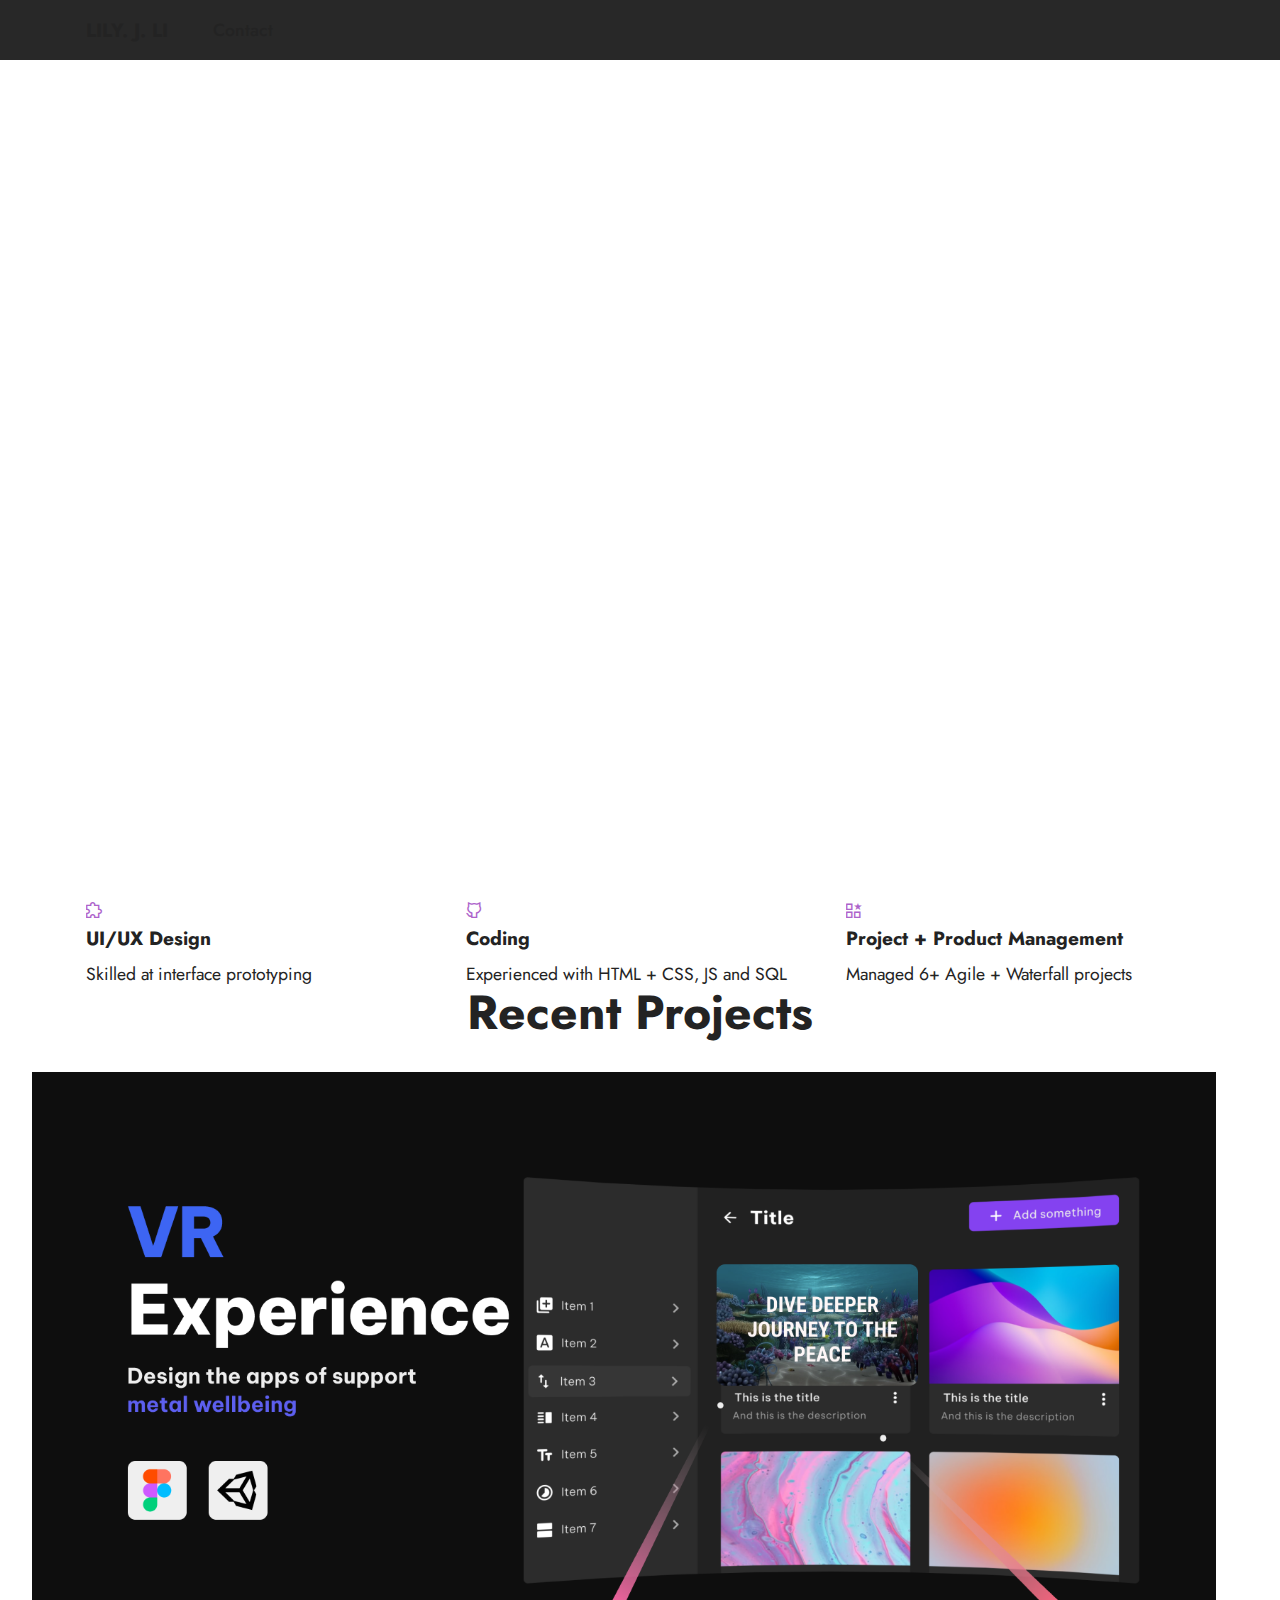
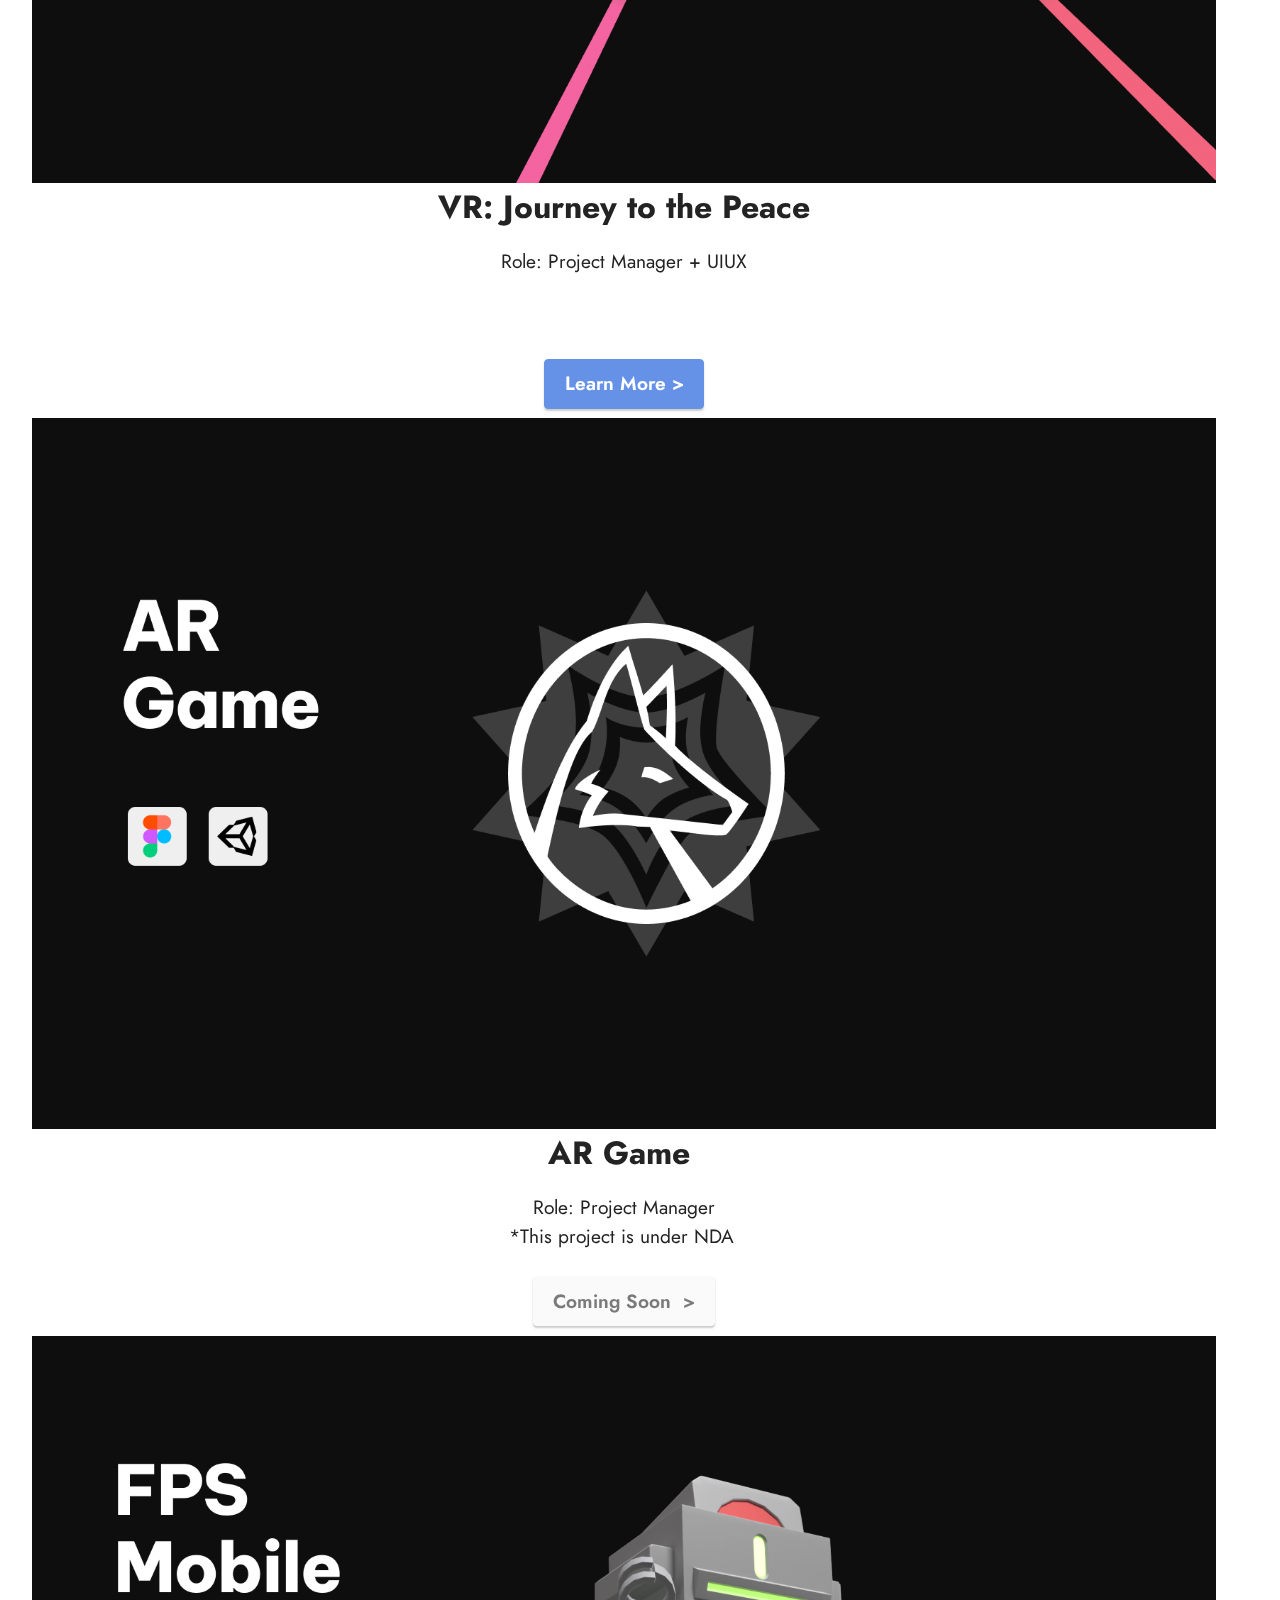
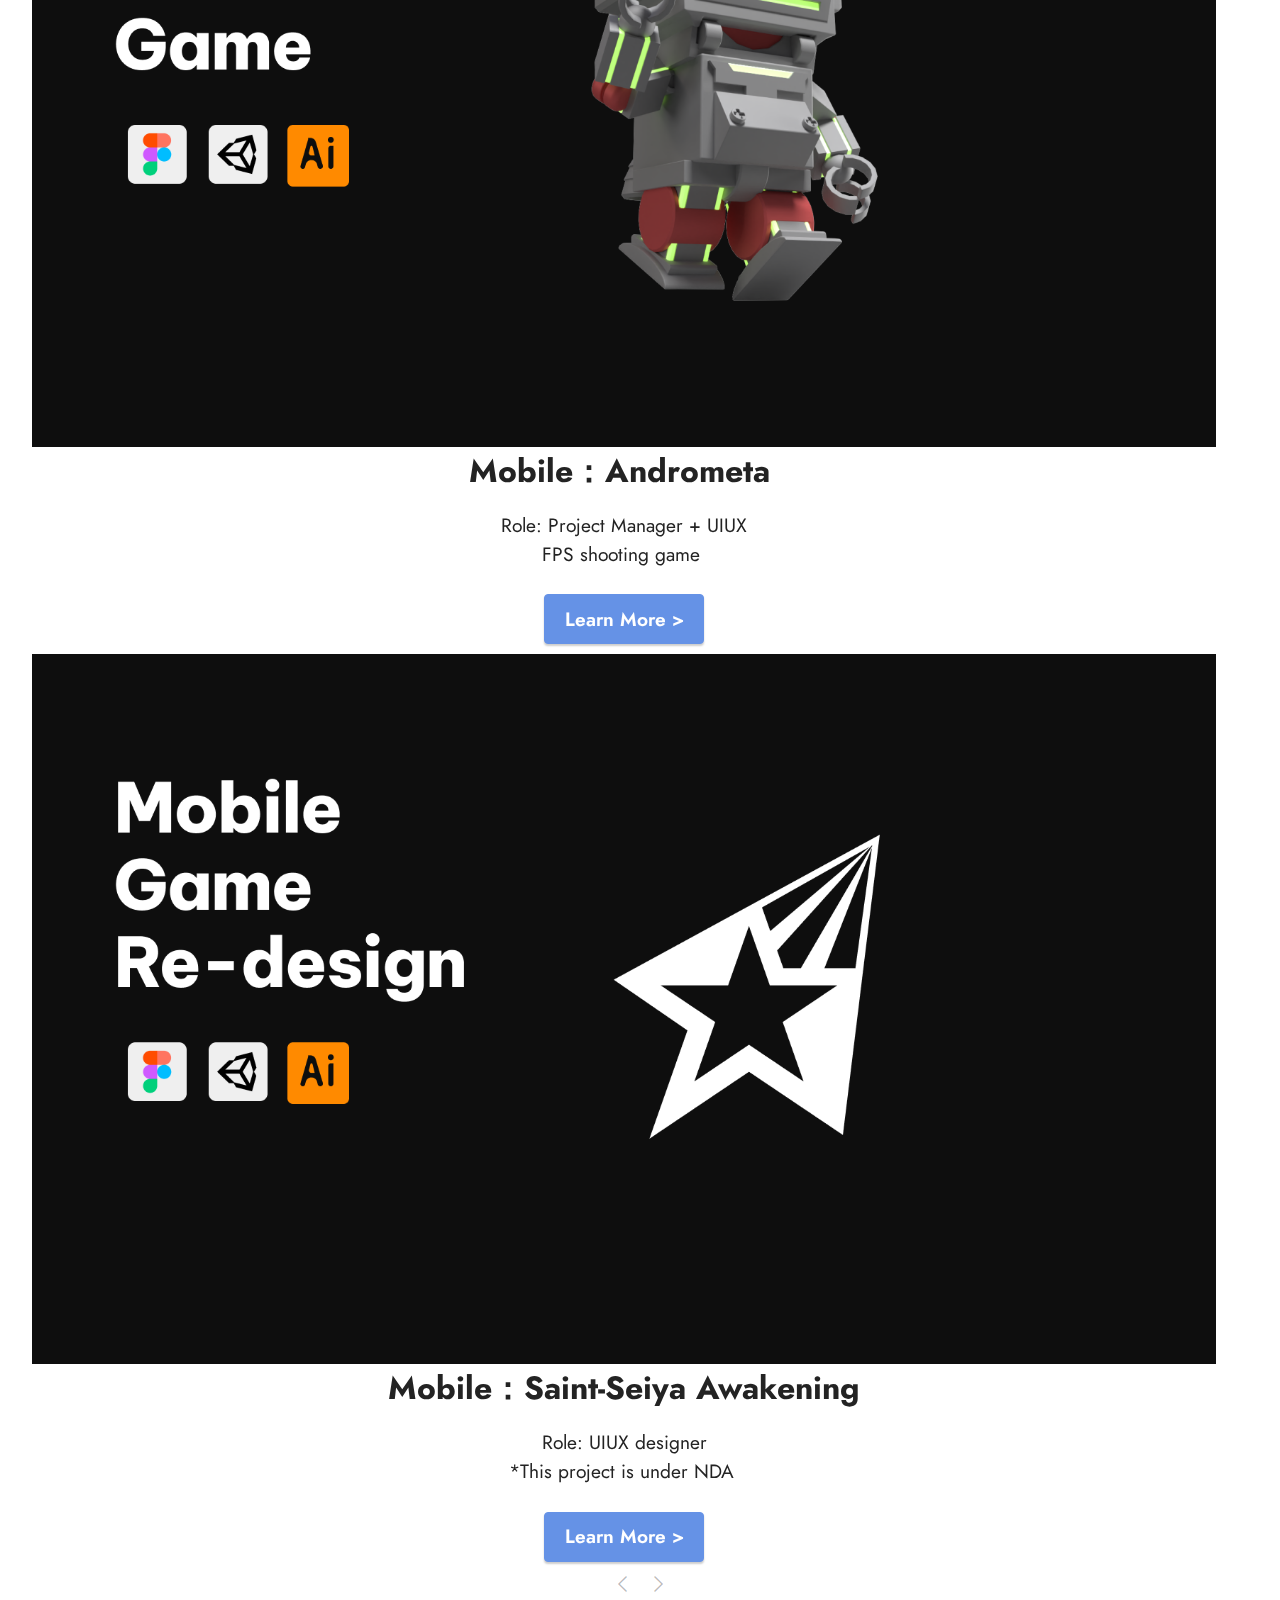
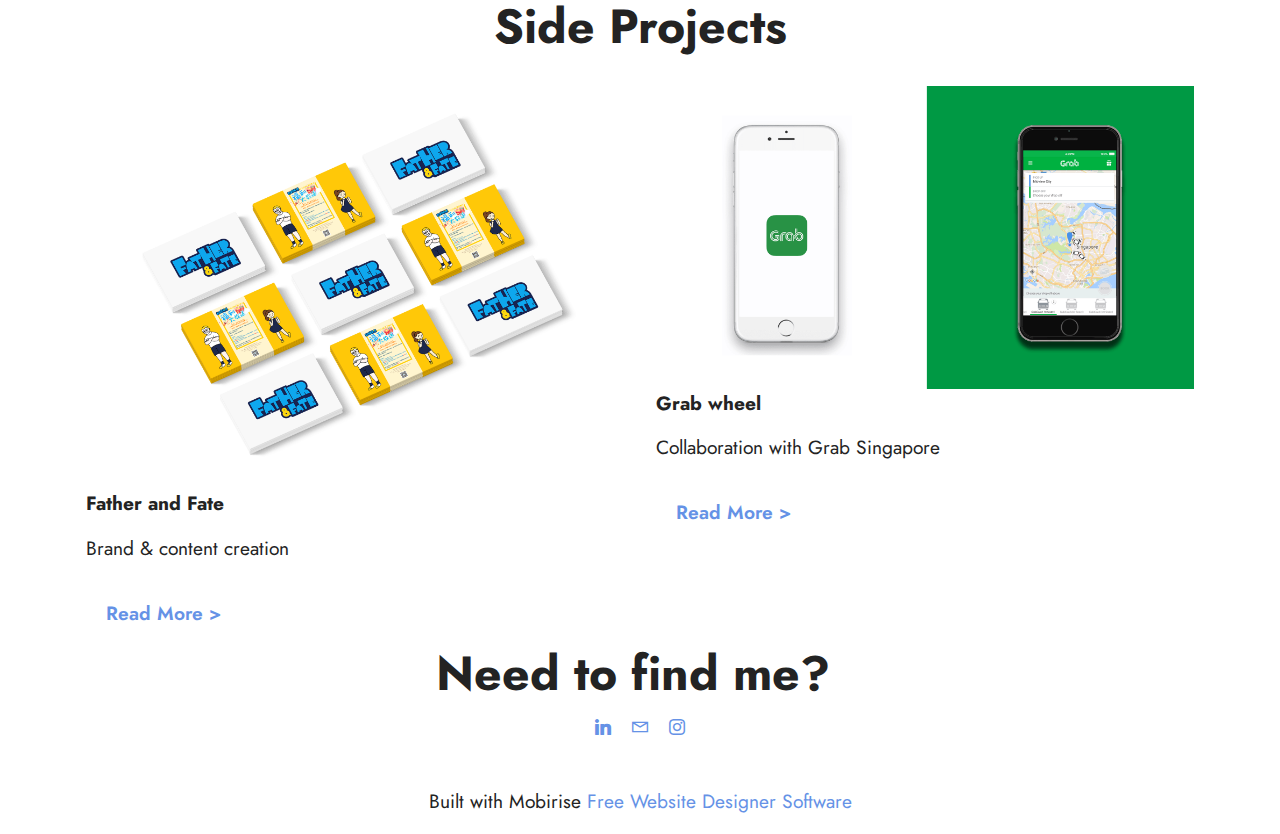
==== commit 58cd569d: "Add files via upload" ====
--- a/index.html
+++ b/index.html
@@ -10,17 +10,20 @@
   <meta property="og:image" content="">
   <meta name="twitter:title" content="Home">
   <meta name="viewport" content="width=device-width, initial-scale=1, minimum-scale=1">
-  <link rel="shortcut icon" href="assets/images/logo5.png" type="image/x-icon">
+  <link rel="shortcut icon" href="assets/images/title-128x105.png" type="image/x-icon">
   <meta name="description" content="">
   
   
   <title>Home</title>
+  <link rel="stylesheet" href="assets/web/assets/mobirise-icons2/mobirise2.css">
   <link rel="stylesheet" href="assets/bootstrap/css/bootstrap.min.css">
   <link rel="stylesheet" href="assets/bootstrap/css/bootstrap-grid.min.css">
   <link rel="stylesheet" href="assets/bootstrap/css/bootstrap-reboot.min.css">
+  <link rel="stylesheet" href="assets/dropdown/css/style.css">
+  <link rel="stylesheet" href="assets/socicon/css/styles.css">
   <link rel="stylesheet" href="assets/theme/css/style.css">
-  <link rel="preload" href="https://fonts.googleapis.com/css2?family=Jost:ital,wght@0,400;0,700;1,400;1,700&display=swap&display=swap" as="style" onload="this.onload=null;this.rel='stylesheet'">
-  <noscript><link rel="stylesheet" href="https://fonts.googleapis.com/css2?family=Jost:ital,wght@0,400;0,700;1,400;1,700&display=swap&display=swap"></noscript>
+  <link rel="preload" href="https://fonts.googleapis.com/css?family=Jost:100,200,300,400,500,600,700,800,900,100i,200i,300i,400i,500i,600i,700i,800i,900i&display=swap" as="style" onload="this.onload=null;this.rel='stylesheet'">
+  <noscript><link rel="stylesheet" href="https://fonts.googleapis.com/css?family=Jost:100,200,300,400,500,600,700,800,900,100i,200i,300i,400i,500i,600i,700i,800i,900i&display=swap"></noscript>
   <link rel="preload" as="style" href="assets/mobirise/css/mbr-additional.css"><link rel="stylesheet" href="assets/mobirise/css/mbr-additional.css" type="text/css">
   
   
@@ -29,47 +32,269 @@
 </head>
 <body>
   
-  <section data-bs-version="5.1" class="header5 cid-t0W8vk5812 mbr-fullscreen" id="header5-0">
-
-    
-
-    
-
+  <section data-bs-version="5.1" class="menu menu1 cid-sfusuhJ6v9" once="menu" id="menu1-20">
+    
+
+    <nav class="navbar navbar-dropdown navbar-fixed-top navbar-expand-lg">
+        <div class="container">
+            <div class="navbar-brand">
+                
+                <span class="navbar-caption-wrap"><a class="navbar-caption text-black text-primary display-7" href="index.html">LILY. J. LI</a></span>
+            </div>
+            <button class="navbar-toggler" type="button" data-toggle="collapse" data-bs-toggle="collapse" data-target="#navbarSupportedContent" data-bs-target="#navbarSupportedContent" aria-controls="navbarNavAltMarkup" aria-expanded="false" aria-label="Toggle navigation">
+                <div class="hamburger">
+                    <span></span>
+                    <span></span>
+                    <span></span>
+                    <span></span>
+                </div>
+            </button>
+            <div class="collapse navbar-collapse" id="navbarSupportedContent">
+                <ul class="navbar-nav nav-dropdown nav-right" data-app-modern-menu="true"><li class="nav-item"><a class="nav-link link text-black text-primary display-4" href="mailto:lily_li@thecdm.ca">Contact</a></li></ul>
+                
+                
+            </div>
+        </div>
+    </nav>
+</section>
+
+<section data-bs-version="5.1" class="header3 cid-t0WKWC5RWS mbr-fullscreen" id="header3-6x">
+
+    
+
+    
+
+    <div class="align-center container">
+        <div class="row justify-content-end">
+            <div class="col-12 col-lg-6">
+                
+                
+                
+                
+            </div>
+        </div>
+    </div>
+</section>
+
+<section data-bs-version="5.1" class="features14 cid-seElMoyIQG" id="features15-19">
+
+    
+    
     <div class="container">
-        <div class="row justify-content-end">
-            <div class="col-12 col-lg-7">
-                <h1 class="mbr-section-title mbr-fonts-style mbr-white mb-3 display-1"><strong>Full Screen Intro</strong></h1>
-                
-                <p class="mbr-text mbr-fonts-style mbr-white display-7">
-                    Mobirise gives you the freedom to develop as many websites as you like.</p>
-                <div class="mbr-section-btn mt-3"><a class="btn btn-warning display-7" href="https://mobiri.se">Create Free Website!</a>
-                    <a class="btn btn-warning-outline display-7" href="https://mobiri.se">Learn More</a></div>
-            </div>
-        </div>
-    </div>
-</section>
-
-<section data-bs-version="5.1" class="header18 cid-t0W8I6cQpl mbr-fullscreen" id="header18-2">
-
-    
-
-    
-
-    <div class="align-center container">
         <div class="row justify-content-center">
-            <div class="col-12 col-lg-10">
-                <h1 class="mbr-section-title mbr-fonts-style mbr-white mb-3 display-1"><strong>Intro with gradient background</strong></h1>
-                
-                <p class="mbr-text mbr-fonts-style mbr-white display-7">
-                    Mobirise is a free offline app for Windows and Mac to easily create small/medium websites, landing
-                    pages, portfolios. 3500+ beautiful website blocks, templates and themes help you to start easily.
+            <div class="card col-12 col-md-6 col-lg-4">
+                <div class="card-wrapper">
+                    <span class="mbr-iconfont m-auto mobi-mbri-extension mobi-mbri" style="color: rgb(173, 99, 203); fill: rgb(173, 99, 203);"></span>
+                    <div class="card-box">
+                        <h4 class="card-title mbr-fonts-style mb-2 display-7"><strong>UI/UX D</strong><span style="font-size: 19.2px;"><strong>esign</strong></span></h4>
+                        <h5 class="card-text mbr-fonts-style display-4">Skilled at interface prototyping&nbsp;</h5>
+                    </div>
+                </div>
+            </div>
+            <div class="card col-12 col-md-6 col-lg-4">
+                <div class="card-wrapper">
+                    <span class="mbr-iconfont m-auto mobi-mbri-github mobi-mbri" style="color: rgb(173, 99, 203); fill: rgb(173, 99, 203);"></span>
+                    <div class="card-box">
+                        <h4 class="card-title mbr-fonts-style mb-2 display-7"><strong>Coding</strong></h4>
+                        <h5 class="card-text mbr-fonts-style display-4">Experienced with HTML + CSS, JS and SQL</h5>
+                    </div>
+                </div>
+            </div>
+            <div class="card col-12 col-md-6 col-lg-4">
+                <div class="card-wrapper">
+                    <span class="mbr-iconfont m-auto mobi-mbri-features mobi-mbri" style="color: rgb(173, 99, 203); fill: rgb(173, 99, 203);"></span>
+                    <div class="card-box">
+                        <h4 class="card-title mbr-fonts-style mb-2 display-7"><strong>Project + Product Management&nbsp;</strong></h4>
+                        <h5 class="card-text mbr-fonts-style display-4">Managed 6+ Agile + Waterfall projects&nbsp;</h5>
+                    </div>
+
+                </div>
+            </div>
+            
+        </div>
+    </div>
+</section>
+
+<section data-bs-version="5.1" class="slider4 mbr-embla cid-t0RBkNvS1s" id="slider4-5m">
+    
+    
+    <div class="position-relative text-center">
+        <div class="mbr-section-head">
+            <h4 class="mbr-section-title mbr-fonts-style align-center mb-0 display-2"><strong>Recent Projects</strong></h4>
+            
+        </div>
+        <div class="embla mt-4" data-skip-snaps="true" data-align="center" data-contain-scroll="trimSnaps" data-loop="true" data-auto-play-interval="5" data-draggable="true">
+            <div class="embla__viewport container-fluid">
+                <div class="embla__container">
+                    <div class="embla__slide slider-image item active" style="margin-left: 1rem; margin-right: 1rem;">
+                        <div class="slide-content">
+                            <div class="item-wrapper">
+                                <div class="item-img">
+                                    <img src="assets/images/cover-1.png" alt="Mobirise Website Builder" data-slide-to="1" data-bs-slide-to="1">
+                                </div>
+                            </div>
+                            <div class="item-content">
+                                <h5 class="item-title mbr-fonts-style display-5"><strong>VR: Journey to the Peace</strong></h5>
+                                
+                                <p class="mbr-text mbr-fonts-style mt-3 display-7">Role: Project Manager + UIUX<br><br><br> </p>
+                            </div>
+                            <div class="mbr-section-btn item-footer mt-2"><a href="page11.html" class="btn item-btn btn-primary display-7" target="_blank">Learn More &gt;</a></div>
+                        </div>
+                    </div>
+                    <div class="embla__slide slider-image item" style="margin-left: 1rem; margin-right: 1rem;">
+                        <div class="slide-content">
+                            <div class="item-wrapper">
+                                <div class="item-img">
+                                    <img src="assets/images/cover-ar.png" alt="Mobirise Website Builder" data-slide-to="1" data-bs-slide-to="1">
+                                </div>
+                            </div>
+                            <div class="item-content">
+                                <h5 class="item-title mbr-fonts-style display-5"><strong>AR Game&nbsp;</strong></h5>
+                                
+                                <p class="mbr-text mbr-fonts-style mt-3 display-7">Role: Project Manager<br>*This project is under NDA&nbsp;</p>
+                            </div>
+                            <div class="mbr-section-btn item-footer mt-2"><a href="" class="btn item-btn btn-white display-7" target="_blank">Coming Soon&nbsp; &gt;</a></div>
+                        </div>
+                    </div><div class="embla__slide slider-image item" style="margin-left: 1rem; margin-right: 1rem;">
+                        <div class="slide-content">
+                            <div class="item-wrapper">
+                                <div class="item-img">
+                                    
+                                <a href="page10.html"><img src="assets/images/coverandrometa-1.png" alt="Mobirise Website Builder" data-slide-to="2" data-bs-slide-to="2"></a></div>
+                            </div>
+                            <div class="item-content">
+                                <h5 class="item-title mbr-fonts-style display-5"><strong>Mobile：Andrometa&nbsp;</strong></h5>
+                                
+                                <p class="mbr-text mbr-fonts-style mt-3 display-7">Role: Project Manager + UIUX<br>FPS shooting game&nbsp;<br></p>
+                            </div>
+                            <div class="mbr-section-btn item-footer mt-2"><a href="page10.html" class="btn btn-primary item-btn display-7" target="_blank">Learn More
+                                    &gt;</a></div>
+                        </div>
+                    </div><div class="embla__slide slider-image item" style="margin-left: 1rem; margin-right: 1rem;">
+                        <div class="slide-content">
+                            <div class="item-wrapper">
+                                <div class="item-img">
+                                    
+                                <a href="page1.html"><img src="assets/images/coversaint.png" alt="Mobirise Website Builder" data-slide-to="3" data-bs-slide-to="3"></a></div>
+                            </div>
+                            <div class="item-content">
+                                <h5 class="item-title mbr-fonts-style display-5"><strong>Mobile：Saint-Seiya Awakening</strong></h5>
+                                
+                                <p class="mbr-text mbr-fonts-style mt-3 display-7">Role: UIUX designer<br>*This project is under NDA&nbsp;<br></p>
+                            </div>
+                            <div class="mbr-section-btn item-footer mt-2"><a href="page1.html" class="btn btn-primary item-btn display-7" target="_blank">Learn More
+                                    &gt;</a></div>
+                        </div>
+                    </div>
+                    
+                    
+                </div>
+            </div>
+            <button class="embla__button embla__button--prev">
+                <span class="mobi-mbri mobi-mbri-arrow-prev mbr-iconfont" aria-hidden="true"></span>
+                <span class="sr-only visually-hidden visually-hidden">Previous</span>
+            </button>
+            <button class="embla__button embla__button--next">
+                <span class="mobi-mbri mobi-mbri-arrow-next mbr-iconfont" aria-hidden="true"></span>
+                <span class="sr-only visually-hidden visually-hidden">Next</span>
+            </button>
+        </div>
+    </div>
+</section>
+
+<section data-bs-version="5.1" class="content3 cid-seVIAk7tf1" id="content3-1i">
+    
+    
+    <div class="container">
+        <div class="mbr-section-head">
+            <h4 class="mbr-section-title mbr-fonts-style align-center mb-0 display-2"><strong>Side Projects</strong></h4>
+            
+        </div>
+        <div class="row mt-4">
+            
+            <div class="item features-image сol-12 col-md-6 col-lg-6">
+                <div class="item-wrapper">
+                    <div class="item-img">
+                        <a href="page8.html" target="_blank"><img src="assets/images/20201202213956.png" alt="" title=""></a>
+                    </div>
+                    <div class="item-content">
+                        <h5 class="item-title mbr-fonts-style display-7"><strong>Father and Fate</strong></h5>
+                        
+                        <p class="mbr-text mbr-fonts-style mt-3 display-7">Brand &amp; content creation</p>
+                    </div>
+                    <div class="mbr-section-btn item-footer mt-2"><a href="page8.html" class="btn item-btn btn-primary-outline display-7" target="_blank">Read More &gt;</a></div>
+                </div>
+            </div>
+            <div class="item features-image сol-12 col-md-6 col-lg-6">
+                <div class="item-wrapper">
+                    <div class="item-img">
+                        <a href="page2.html" target="_blank"><img src="assets/images/iphone-1920x1080.png" alt="" title=""></a>
+                    </div>
+                    <div class="item-content">
+                        <h5 class="item-title mbr-fonts-style display-7"><strong>Grab wheel</strong></h5>
+                        
+                        <p class="mbr-text mbr-fonts-style mt-3 display-7">Collaboration with Grab Singapore</p>
+                    </div>
+                    <div class="mbr-section-btn item-footer mt-2"><a href="page2.html" class="btn item-btn btn-primary-outline display-7" target="_blank">Read More &gt;</a></div>
+                </div>
+            </div>
+
+        </div>
+    </div>
+</section>
+
+<section data-bs-version="5.1" class="share3 cid-seEkMu1bm9" id="share3-16">
+    
+     
+    
+    
+
+    <div class="container">
+        <div class="media-container-row">
+            <div class="col-12">
+                <h3 class="mbr-section-title align-center mb-3 mbr-fonts-style display-2">
+                    <strong>Need to find me?&nbsp;</strong></h3>
+                <div class="social-list align-center">
+                   
+                    <a class="iconfont-wrapper bg-facebook m-2 " target="_blank" href="https://www.linkedin.com/in/lily-li-65710a14a/">
+                            <span class="socicon-linkedin socicon"></span>
+                        </a>
+                        <a class="iconfont-wrapper bg-twitter m-2" href="mailto:j892li@uwaterloo.ca">
+                            <span class="mobi-mbri-letter mobi-mbri"></span>
+                        </a>
+                        <a class="iconfont-wrapper bg-instagram m-2" href="https://www.instagram.com/lilyjlsalon/" target="_blank">
+                            <span class="socicon-instagram socicon"></span>
+                        </a>
+                        
+                        
+                        
+                        
+                        
+                        
+                        
+                        
+                </div>
+            </div>
+        </div>
+    </div>
+</section>
+
+<section data-bs-version="5.1" class="footer7 cid-seEkNGOCdK" once="footers" id="footer7-17">
+
+    
+
+    
+
+    <div class="container">
+        <div class="media-container-row align-center mbr-white">
+            <div class="col-12">
+                <p class="mbr-text mb-0 mbr-fonts-style display-7">
+                    © Copyright 2022 Lily Jiaxuan Li - All Rights Reserved
                 </p>
-                <div class="mbr-section-btn mt-3"><a class="btn btn-primary display-4" href="https://mobiri.se">Create
-                        Your Website!</a></div>
-            </div>
-        </div>
-    </div>
-</section><section class="display-7" style="padding: 0;align-items: center;justify-content: center;flex-wrap: wrap;    align-content: center;display: flex;position: relative;height: 4rem;"><a href="https://mobiri.se/1674892" style="flex: 1 1;height: 4rem;position: absolute;width: 100%;z-index: 1;"><img alt="" style="height: 4rem;" src="[data-uri]"></a><p style="margin: 0;text-align: center;" class="display-7">Designed with Mobirise &#8204;</p><a style="z-index:1" href="https://mobirise.com/website-maker.html">Free Website Maker</a></section><script src="assets/bootstrap/js/bootstrap.bundle.min.js"></script>  <script src="assets/smoothscroll/smooth-scroll.js"></script>  <script src="assets/ytplayer/index.js"></script>  <script src="assets/theme/js/script.js"></script>  
+            </div>
+        </div>
+    </div>
+</section><section class="display-7" style="padding: 0;align-items: center;justify-content: center;flex-wrap: wrap;    align-content: center;display: flex;position: relative;height: 4rem;"><a href="https://mobiri.se/1674892" style="flex: 1 1;height: 4rem;position: absolute;width: 100%;z-index: 1;"><img alt="" style="height: 4rem;" src="[data-uri]"></a><p style="margin: 0;text-align: center;" class="display-7">Built with Mobirise &#8204;</p><a style="z-index:1" href="https://mobirise.com/website-design-software.html">Free Website Designer Software</a></section><script src="assets/bootstrap/js/bootstrap.bundle.min.js"></script>  <script src="assets/smoothscroll/smooth-scroll.js"></script>  <script src="assets/ytplayer/index.js"></script>  <script src="assets/dropdown/js/navbar-dropdown.js"></script>  <script src="assets/embla/embla.min.js"></script>  <script src="assets/embla/script.js"></script>  <script src="assets/theme/js/script.js"></script>  
   
   
 </body>
--- a/assets/web/assets/mobirise-icons2/mobirise2.css
+++ b/assets/web/assets/mobirise-icons2/mobirise2.css
@@ -0,0 +1,498 @@
+@font-face {
+  font-family: 'Moririse2';
+  font-display: swap;
+  src:  url('mobirise2.eot?f2bix4');
+  src:  url('mobirise2.eot?f2bix4#iefix') format('embedded-opentype'),
+    url('mobirise2.ttf?f2bix4') format('truetype'),
+    url('mobirise2.woff?f2bix4') format('woff'),
+    url('mobirise2.svg?f2bix4#mobirise2') format('svg');
+  font-weight: normal;
+  font-style: normal;
+}
+
+[class^="mobi-"], [class*=" mobi-"] {
+  /* use !important to prevent issues with browser extensions that change fonts */
+  font-family: 'Moririse2' !important;
+  speak: none;
+  font-style: normal;
+  font-weight: normal;
+  font-variant: normal;
+  text-transform: none;
+  line-height: 1;
+
+  /* Better Font Rendering =========== */
+  -webkit-font-smoothing: antialiased;
+  -moz-osx-font-smoothing: grayscale;
+}
+
+.mobi-mbri-add-submenu:before {
+  content: "\e900";
+}
+.mobi-mbri-alert:before {
+  content: "\e901";
+}
+.mobi-mbri-align-center:before {
+  content: "\e902";
+}
+.mobi-mbri-align-justify:before {
+  content: "\e903";
+}
+.mobi-mbri-align-left:before {
+  content: "\e904";
+}
+.mobi-mbri-align-right:before {
+  content: "\e905";
+}
+.mobi-mbri-android:before {
+  content: "\e906";
+}
+.mobi-mbri-apple:before {
+  content: "\e907";
+}
+.mobi-mbri-arrow-down:before {
+  content: "\e908";
+}
+.mobi-mbri-arrow-next:before {
+  content: "\e909";
+}
+.mobi-mbri-arrow-prev:before {
+  content: "\e90a";
+}
+.mobi-mbri-arrow-up:before {
+  content: "\e90b";
+}
+.mobi-mbri-bold:before {
+  content: "\e90c";
+}
+.mobi-mbri-bookmark:before {
+  content: "\e90d";
+}
+.mobi-mbri-bootstrap:before {
+  content: "\e90e";
+}
+.mobi-mbri-briefcase:before {
+  content: "\e90f";
+}
+.mobi-mbri-browse:before {
+  content: "\e910";
+}
+.mobi-mbri-bulleted-list:before {
+  content: "\e911";
+}
+.mobi-mbri-calendar:before {
+  content: "\e912";
+}
+.mobi-mbri-camera:before {
+  content: "\e913";
+}
+.mobi-mbri-cart-add:before {
+  content: "\e914";
+}
+.mobi-mbri-cart-full:before {
+  content: "\e915";
+}
+.mobi-mbri-cash:before {
+  content: "\e916";
+}
+.mobi-mbri-change-style:before {
+  content: "\e917";
+}
+.mobi-mbri-chat:before {
+  content: "\e918";
+}
+.mobi-mbri-clock:before {
+  content: "\e919";
+}
+.mobi-mbri-close:before {
+  content: "\e91a";
+}
+.mobi-mbri-cloud:before {
+  content: "\e91b";
+}
+.mobi-mbri-code:before {
+  content: "\e91c";
+}
+.mobi-mbri-contact-form:before {
+  content: "\e91d";
+}
+.mobi-mbri-credit-card:before {
+  content: "\e91e";
+}
+.mobi-mbri-cursor-click:before {
+  content: "\e91f";
+}
+.mobi-mbri-cust-feedback:before {
+  content: "\e920";
+}
+.mobi-mbri-database:before {
+  content: "\e921";
+}
+.mobi-mbri-delivery:before {
+  content: "\e922";
+}
+.mobi-mbri-desktop:before {
+  content: "\e923";
+}
+.mobi-mbri-devices:before {
+  content: "\e924";
+}
+.mobi-mbri-down:before {
+  content: "\e925";
+}
+.mobi-mbri-download-2:before {
+  content: "\e926";
+}
+.mobi-mbri-download:before {
+  content: "\e927";
+}
+.mobi-mbri-drag-n-drop-2:before {
+  content: "\e928";
+}
+.mobi-mbri-drag-n-drop:before {
+  content: "\e929";
+}
+.mobi-mbri-edit-2:before {
+  content: "\e92a";
+}
+.mobi-mbri-edit:before {
+  content: "\e92b";
+}
+.mobi-mbri-error:before {
+  content: "\e92c";
+}
+.mobi-mbri-extension:before {
+  content: "\e92d";
+}
+.mobi-mbri-features:before {
+  content: "\e92e";
+}
+.mobi-mbri-file:before {
+  content: "\e92f";
+}
+.mobi-mbri-flag:before {
+  content: "\e930";
+}
+.mobi-mbri-folder:before {
+  content: "\e931";
+}
+.mobi-mbri-gift:before {
+  content: "\e932";
+}
+.mobi-mbri-github:before {
+  content: "\e933";
+}
+.mobi-mbri-globe-2:before {
+  content: "\e934";
+}
+.mobi-mbri-globe:before {
+  content: "\e935";
+}
+.mobi-mbri-growing-chart:before {
+  content: "\e936";
+}
+.mobi-mbri-hearth:before {
+  content: "\e937";
+}
+.mobi-mbri-help:before {
+  content: "\e938";
+}
+.mobi-mbri-home:before {
+  content: "\e939";
+}
+.mobi-mbri-hot-cup:before {
+  content: "\e93a";
+}
+.mobi-mbri-idea:before {
+  content: "\e93b";
+}
+.mobi-mbri-image-gallery:before {
+  content: "\e93c";
+}
+.mobi-mbri-image-slider:before {
+  content: "\e93d";
+}
+.mobi-mbri-info:before {
+  content: "\e93e";
+}
+.mobi-mbri-italic:before {
+  content: "\e93f";
+}
+.mobi-mbri-key:before {
+  content: "\e940";
+}
+.mobi-mbri-laptop:before {
+  content: "\e941";
+}
+.mobi-mbri-layers:before {
+  content: "\e942";
+}
+.mobi-mbri-left-right:before {
+  content: "\e943";
+}
+.mobi-mbri-left:before {
+  content: "\e944";
+}
+.mobi-mbri-letter:before {
+  content: "\e945";
+}
+.mobi-mbri-like:before {
+  content: "\e946";
+}
+.mobi-mbri-link:before {
+  content: "\e947";
+}
+.mobi-mbri-lock:before {
+  content: "\e948";
+}
+.mobi-mbri-login:before {
+  content: "\e949";
+}
+.mobi-mbri-logout:before {
+  content: "\e94a";
+}
+.mobi-mbri-magic-stick:before {
+  content: "\e94b";
+}
+.mobi-mbri-map-pin:before {
+  content: "\e94c";
+}
+.mobi-mbri-menu:before {
+  content: "\e94d";
+}
+.mobi-mbri-mobile-2:before {
+  content: "\e94e";
+}
+.mobi-mbri-mobile-horizontal:before {
+  content: "\e94f";
+}
+.mobi-mbri-mobile:before {
+  content: "\e950";
+}
+.mobi-mbri-mobirise:before {
+  content: "\e951";
+}
+.mobi-mbri-more-horizontal:before {
+  content: "\e952";
+}
+.mobi-mbri-more-vertical:before {
+  content: "\e953";
+}
+.mobi-mbri-music:before {
+  content: "\e954";
+}
+.mobi-mbri-new-file:before {
+  content: "\e955";
+}
+.mobi-mbri-numbered-list:before {
+  content: "\e956";
+}
+.mobi-mbri-opened-folder:before {
+  content: "\e957";
+}
+.mobi-mbri-pages:before {
+  content: "\e958";
+}
+.mobi-mbri-paper-plane:before {
+  content: "\e959";
+}
+.mobi-mbri-paperclip:before {
+  content: "\e95a";
+}
+.mobi-mbri-phone:before {
+  content: "\e95b";
+}
+.mobi-mbri-photo:before {
+  content: "\e95c";
+}
+.mobi-mbri-photos:before {
+  content: "\e95d";
+}
+.mobi-mbri-pin:before {
+  content: "\e95e";
+}
+.mobi-mbri-play:before {
+  content: "\e95f";
+}
+.mobi-mbri-plus:before {
+  content: "\e960";
+}
+.mobi-mbri-preview:before {
+  content: "\e961";
+}
+.mobi-mbri-print:before {
+  content: "\e962";
+}
+.mobi-mbri-protect:before {
+  content: "\e963";
+}
+.mobi-mbri-question:before {
+  content: "\e964";
+}
+.mobi-mbri-quote-left:before {
+  content: "\e965";
+}
+.mobi-mbri-quote-right:before {
+  content: "\e966";
+}
+.mobi-mbri-redo:before {
+  content: "\e967";
+}
+.mobi-mbri-refresh:before {
+  content: "\e968";
+}
+.mobi-mbri-responsive-2:before {
+  content: "\e969";
+}
+.mobi-mbri-responsive:before {
+  content: "\e96a";
+}
+.mobi-mbri-right:before {
+  content: "\e96b";
+}
+.mobi-mbri-rocket:before {
+  content: "\e96c";
+}
+.mobi-mbri-sad-face:before {
+  content: "\e96d";
+}
+.mobi-mbri-sale:before {
+  content: "\e96e";
+}
+.mobi-mbri-save:before {
+  content: "\e96f";
+}
+.mobi-mbri-search:before {
+  content: "\e970";
+}
+.mobi-mbri-setting-2:before {
+  content: "\e971";
+}
+.mobi-mbri-setting-3:before {
+  content: "\e972";
+}
+.mobi-mbri-setting:before {
+  content: "\e973";
+}
+.mobi-mbri-share:before {
+  content: "\e974";
+}
+.mobi-mbri-shopping-bag:before {
+  content: "\e975";
+}
+.mobi-mbri-shopping-basket:before {
+  content: "\e976";
+}
+.mobi-mbri-shopping-cart:before {
+  content: "\e977";
+}
+.mobi-mbri-sites:before {
+  content: "\e978";
+}
+.mobi-mbri-smile-face:before {
+  content: "\e979";
+}
+.mobi-mbri-speed:before {
+  content: "\e97a";
+}
+.mobi-mbri-star:before {
+  content: "\e97b";
+}
+.mobi-mbri-success:before {
+  content: "\e97c";
+}
+.mobi-mbri-sun:before {
+  content: "\e97d";
+}
+.mobi-mbri-sun2:before {
+  content: "\e97e";
+}
+.mobi-mbri-tablet-vertical:before {
+  content: "\e97f";
+}
+.mobi-mbri-tablet:before {
+  content: "\e980";
+}
+.mobi-mbri-target:before {
+  content: "\e981";
+}
+.mobi-mbri-timer:before {
+  content: "\e982";
+}
+.mobi-mbri-to-ftp:before {
+  content: "\e983";
+}
+.mobi-mbri-to-local-drive:before {
+  content: "\e984";
+}
+.mobi-mbri-touch-swipe:before {
+  content: "\e985";
+}
+.mobi-mbri-touch:before {
+  content: "\e986";
+}
+.mobi-mbri-trash:before {
+  content: "\e987";
+}
+.mobi-mbri-underline:before {
+  content: "\e988";
+}
+.mobi-mbri-undo:before {
+  content: "\e989";
+}
+.mobi-mbri-unlink:before {
+  content: "\e98a";
+}
+.mobi-mbri-unlock:before {
+  content: "\e98b";
+}
+.mobi-mbri-up-down:before {
+  content: "\e98c";
+}
+.mobi-mbri-up:before {
+  content: "\e98d";
+}
+.mobi-mbri-update:before {
+  content: "\e98e";
+}
+.mobi-mbri-upload-2:before {
+  content: "\e98f";
+}
+.mobi-mbri-upload:before {
+  content: "\e990";
+}
+.mobi-mbri-user-2:before {
+  content: "\e991";
+}
+.mobi-mbri-user:before {
+  content: "\e992";
+}
+.mobi-mbri-users:before {
+  content: "\e993";
+}
+.mobi-mbri-video-play:before {
+  content: "\e994";
+}
+.mobi-mbri-video:before {
+  content: "\e995";
+}
+.mobi-mbri-watch:before {
+  content: "\e996";
+}
+.mobi-mbri-website-theme-2:before {
+  content: "\e997";
+}
+.mobi-mbri-website-theme:before {
+  content: "\e998";
+}
+.mobi-mbri-wifi:before {
+  content: "\e999";
+}
+.mobi-mbri-windows:before {
+  content: "\e99a";
+}
+.mobi-mbri-zoom-in:before {
+  content: "\e99b";
+}
+.mobi-mbri-zoom-out:before {
+  content: "\e99c";
+}
--- a/assets/dropdown/css/style.css
+++ b/assets/dropdown/css/style.css
@@ -0,0 +1,265 @@
+.navbar-dropdown {
+  left: 0;
+  padding: 0;
+  position: absolute;
+  right: 0;
+  top: 0;
+  transition: all 0.45s ease;
+  z-index: 1030;
+  background: #282828; }
+  .navbar-dropdown .navbar-logo {
+    margin-right: 0.8rem;
+    transition: margin 0.3s ease-in-out;
+    vertical-align: middle; }
+    .navbar-dropdown .navbar-logo img {
+      height: 3.125rem;
+      transition: all 0.3s ease-in-out; }
+    .navbar-dropdown .navbar-logo.mbr-iconfont {
+      font-size: 3.125rem;
+      line-height: 3.125rem; }
+  .navbar-dropdown .navbar-caption {
+    font-weight: 700;
+    white-space: normal;
+    vertical-align: -4px;
+    line-height: 3.125rem !important; }
+    .navbar-dropdown .navbar-caption, .navbar-dropdown .navbar-caption:hover {
+      color: inherit;
+      text-decoration: none; }
+  .navbar-dropdown .mbr-iconfont + .navbar-caption {
+    vertical-align: -1px; }
+  .navbar-dropdown.navbar-fixed-top {
+    position: fixed; }
+  .navbar-dropdown .navbar-brand span {
+    vertical-align: -4px; }
+  .navbar-dropdown.bg-color.transparent {
+    background: none; }
+  .navbar-dropdown.navbar-short .navbar-brand {
+    padding: 0.625rem 0; }
+    .navbar-dropdown.navbar-short .navbar-brand span {
+      vertical-align: -1px; }
+  .navbar-dropdown.navbar-short .navbar-caption {
+    line-height: 2.375rem !important;
+    vertical-align: -2px; }
+  .navbar-dropdown.navbar-short .navbar-logo {
+    margin-right: 0.5rem; }
+    .navbar-dropdown.navbar-short .navbar-logo img {
+      height: 2.375rem; }
+    .navbar-dropdown.navbar-short .navbar-logo.mbr-iconfont {
+      font-size: 2.375rem;
+      line-height: 2.375rem; }
+  .navbar-dropdown.navbar-short .mbr-table-cell {
+    height: 3.625rem; }
+  .navbar-dropdown .navbar-close {
+    left: 0.6875rem;
+    position: fixed;
+    top: 0.75rem;
+    z-index: 1000; }
+  .navbar-dropdown .hamburger-icon {
+    content: "";
+    display: inline-block;
+    vertical-align: middle;
+    width: 16px;
+    -webkit-box-shadow: 0 -6px 0 1px #282828,0 0 0 1px #282828,0 6px 0 1px #282828;
+    -moz-box-shadow: 0 -6px 0 1px #282828,0 0 0 1px #282828,0 6px 0 1px #282828;
+    box-shadow: 0 -6px 0 1px #282828,0 0 0 1px #282828,0 6px 0 1px #282828; }
+
+.dropdown-menu .dropdown-toggle[data-toggle="dropdown-submenu"]::after {
+  border-bottom: 0.35em solid transparent;
+  border-left: 0.35em solid;
+  border-right: 0;
+  border-top: 0.35em solid transparent;
+  margin-left: 0.3rem; }
+
+.dropdown-menu .dropdown-item:focus {
+  outline: 0; }
+
+.nav-dropdown {
+  font-size: 0.75rem;
+  font-weight: 500;
+  height: auto !important; }
+  .nav-dropdown .nav-btn {
+    padding-left: 1rem; }
+  .nav-dropdown .link {
+    margin: .667em 1.667em;
+    font-weight: 500;
+    padding: 0;
+    transition: color .2s ease-in-out; }
+    .nav-dropdown .link.dropdown-toggle {
+      margin-right: 2.583em; }
+      .nav-dropdown .link.dropdown-toggle::after {
+        margin-left: .25rem;
+        border-top: 0.35em solid;
+        border-right: 0.35em solid transparent;
+        border-left: 0.35em solid transparent;
+        border-bottom: 0; }
+      .nav-dropdown .link.dropdown-toggle[aria-expanded="true"] {
+        margin: 0;
+        padding: 0.667em 3.263em  0.667em 1.667em; }
+  .nav-dropdown .link::after,
+  .nav-dropdown .dropdown-item::after {
+    color: inherit; }
+  .nav-dropdown .btn {
+    font-size: 0.75rem;
+    font-weight: 700;
+    letter-spacing: 0;
+    margin-bottom: 0;
+    padding-left: 1.25rem;
+    padding-right: 1.25rem; }
+  .nav-dropdown .dropdown-menu {
+    border-radius: 0;
+    border: 0;
+    left: 0;
+    margin: 0;
+    padding-bottom: 1.25rem;
+    padding-top: 1.25rem;
+    position: relative; }
+  .nav-dropdown .dropdown-submenu {
+    margin-left: 0.125rem;
+    top: 0; }
+  .nav-dropdown .dropdown-item {
+    font-weight: 500;
+    line-height: 2;
+    padding: 0.3846em 4.615em 0.3846em 1.5385em;
+    position: relative;
+    transition: color .2s ease-in-out, background-color .2s ease-in-out; }
+    .nav-dropdown .dropdown-item::after {
+      margin-top: -0.3077em;
+      position: absolute;
+      right: 1.1538em;
+      top: 50%; }
+    .nav-dropdown .dropdown-item:focus, .nav-dropdown .dropdown-item:hover {
+      background: none; }
+
+@media (max-width: 767px) {
+  .nav-dropdown.navbar-toggleable-sm {
+    bottom: 0;
+    display: none;
+    left: 0;
+    overflow-x: hidden;
+    position: fixed;
+    top: 0;
+    transform: translateX(-100%);
+    -ms-transform: translateX(-100%);
+    -webkit-transform: translateX(-100%);
+    width: 18.75rem;
+    z-index: 999; } }
+.nav-dropdown.navbar-toggleable-xl {
+  bottom: 0;
+  display: none;
+  left: 0;
+  overflow-x: hidden;
+  position: fixed;
+  top: 0;
+  transform: translateX(-100%);
+  -ms-transform: translateX(-100%);
+  -webkit-transform: translateX(-100%);
+  width: 18.75rem;
+  z-index: 999; }
+
+.nav-dropdown-sm {
+  display: block !important;
+  overflow-x: hidden;
+  overflow: auto;
+  padding-top: 3.875rem; }
+  .nav-dropdown-sm::after {
+    content: "";
+    display: block;
+    height: 3rem;
+    width: 100%; }
+  .nav-dropdown-sm.collapse.in ~ .navbar-close {
+    display: block !important; }
+  .nav-dropdown-sm.collapsing, .nav-dropdown-sm.collapse.in {
+    transform: translateX(0);
+    -ms-transform: translateX(0);
+    -webkit-transform: translateX(0);
+    transition: all 0.25s ease-out;
+    -webkit-transition: all 0.25s ease-out;
+    background: #282828; }
+  .nav-dropdown-sm.collapsing[aria-expanded="false"] {
+    transform: translateX(-100%);
+    -ms-transform: translateX(-100%);
+    -webkit-transform: translateX(-100%); }
+  .nav-dropdown-sm .nav-item {
+    display: block;
+    margin-left: 0 !important;
+    padding-left: 0; }
+  .nav-dropdown-sm .link,
+  .nav-dropdown-sm .dropdown-item {
+    border-top: 1px dotted rgba(255, 255, 255, 0.1);
+    font-size: 0.8125rem;
+    line-height: 1.6;
+    margin: 0 !important;
+    padding: 0.875rem 2.4rem 0.875rem 1.5625rem !important;
+    position: relative;
+    white-space: normal; }
+    .nav-dropdown-sm .link:focus, .nav-dropdown-sm .link:hover,
+    .nav-dropdown-sm .dropdown-item:focus,
+    .nav-dropdown-sm .dropdown-item:hover {
+      background: rgba(0, 0, 0, 0.2) !important;
+      color: #c0a375; }
+  .nav-dropdown-sm .nav-btn {
+    position: relative;
+    padding: 1.5625rem 1.5625rem 0 1.5625rem; }
+    .nav-dropdown-sm .nav-btn::before {
+      border-top: 1px dotted rgba(255, 255, 255, 0.1);
+      content: "";
+      left: 0;
+      position: absolute;
+      top: 0;
+      width: 100%; }
+    .nav-dropdown-sm .nav-btn + .nav-btn {
+      padding-top: 0.625rem; }
+      .nav-dropdown-sm .nav-btn + .nav-btn::before {
+        display: none; }
+  .nav-dropdown-sm .btn {
+    padding: 0.625rem 0; }
+  .nav-dropdown-sm .dropdown-toggle[data-toggle="dropdown-submenu"]::after {
+    margin-left: .25rem;
+    border-top: 0.35em solid;
+    border-right: 0.35em solid transparent;
+    border-left: 0.35em solid transparent;
+    border-bottom: 0; }
+  .nav-dropdown-sm .dropdown-toggle[data-toggle="dropdown-submenu"][aria-expanded="true"]::after {
+    border-top: 0;
+    border-right: 0.35em solid transparent;
+    border-left: 0.35em solid transparent;
+    border-bottom: 0.35em solid; }
+  .nav-dropdown-sm .dropdown-menu {
+    margin: 0;
+    padding: 0;
+    position: relative;
+    top: 0;
+    left: 0;
+    width: 100%;
+    border: 0;
+    float: none;
+    border-radius: 0;
+    background: none; }
+  .nav-dropdown-sm .dropdown-submenu {
+    left: 100%;
+    margin-left: 0.125rem;
+    margin-top: -1.25rem;
+    top: 0; }
+
+.navbar-toggleable-sm .nav-dropdown .dropdown-menu {
+  position: absolute; }
+
+.navbar-toggleable-sm .nav-dropdown .dropdown-submenu {
+  left: 100%;
+  margin-left: 0.125rem;
+  margin-top: -1.25rem;
+  top: 0; }
+
+.navbar-toggleable-sm.opened .nav-dropdown .dropdown-menu {
+  position: relative; }
+
+.navbar-toggleable-sm.opened .nav-dropdown .dropdown-submenu {
+  left: 0;
+  margin-left: 00rem;
+  margin-top: 0rem;
+  top: 0; }
+
+.is-builder .nav-dropdown.collapsing {
+  transition: none !important; }
+
+
--- a/assets/socicon/css/styles.css
+++ b/assets/socicon/css/styles.css
@@ -0,0 +1,934 @@
+@charset "UTF-8";
+
+@font-face {
+  font-family: 'Socicon';
+  src:  url('../fonts/socicon.eot');
+  src:  url('../fonts/socicon.eot?#iefix') format('embedded-opentype'),
+    url('../fonts/socicon.woff2') format('woff2'),
+    url('../fonts/socicon.ttf') format('truetype'),
+    url('../fonts/socicon.woff') format('woff'),
+    url('../fonts/socicon.svg#socicon') format('svg');
+  font-weight: normal;
+  font-style: normal;
+  font-display: swap;
+}
+
+[data-icon]:before {
+  font-family: "socicon" !important;
+  content: attr(data-icon);
+  font-style: normal !important;
+  font-weight: normal !important;
+  font-variant: normal !important;
+  text-transform: none !important;
+  speak: none;
+  line-height: 1;
+  -webkit-font-smoothing: antialiased;
+  -moz-osx-font-smoothing: grayscale;
+}
+
+[class^="socicon-"], [class*=" socicon-"] {
+  /* use !important to prevent issues with browser extensions that change fonts */
+  font-family: 'Socicon' !important;
+  speak: none;
+  font-style: normal;
+  font-weight: normal;
+  font-variant: normal;
+  text-transform: none;
+  line-height: 1;
+
+  /* Better Font Rendering =========== */
+  -webkit-font-smoothing: antialiased;
+  -moz-osx-font-smoothing: grayscale;
+}
+
+.socicon-eitaa:before {
+  content: "\e97c";
+}
+.socicon-soroush:before {
+  content: "\e97d";
+}
+.socicon-bale:before {
+  content: "\e97e";
+}
+.socicon-zazzle:before {
+  content: "\e97b";
+}
+.socicon-society6:before {
+  content: "\e97a";
+}
+.socicon-redbubble:before {
+  content: "\e979";
+}
+.socicon-avvo:before {
+  content: "\e978";
+}
+.socicon-stitcher:before {
+  content: "\e977";
+}
+.socicon-googlehangouts:before {
+  content: "\e974";
+}
+.socicon-dlive:before {
+  content: "\e975";
+}
+.socicon-vsco:before {
+  content: "\e976";
+}
+.socicon-flipboard:before {
+  content: "\e973";
+}
+.socicon-ubuntu:before {
+  content: "\e958";
+}
+.socicon-artstation:before {
+  content: "\e959";
+}
+.socicon-invision:before {
+  content: "\e95a";
+}
+.socicon-torial:before {
+  content: "\e95b";
+}
+.socicon-collectorz:before {
+  content: "\e95c";
+}
+.socicon-seenthis:before {
+  content: "\e95d";
+}
+.socicon-googleplaymusic:before {
+  content: "\e95e";
+}
+.socicon-debian:before {
+  content: "\e95f";
+}
+.socicon-filmfreeway:before {
+  content: "\e960";
+}
+.socicon-gnome:before {
+  content: "\e961";
+}
+.socicon-itchio:before {
+  content: "\e962";
+}
+.socicon-jamendo:before {
+  content: "\e963";
+}
+.socicon-mix:before {
+  content: "\e964";
+}
+.socicon-sharepoint:before {
+  content: "\e965";
+}
+.socicon-tinder:before {
+  content: "\e966";
+}
+.socicon-windguru:before {
+  content: "\e967";
+}
+.socicon-cdbaby:before {
+  content: "\e968";
+}
+.socicon-elementaryos:before {
+  content: "\e969";
+}
+.socicon-stage32:before {
+  content: "\e96a";
+}
+.socicon-tiktok:before {
+  content: "\e96b";
+}
+.socicon-gitter:before {
+  content: "\e96c";
+}
+.socicon-letterboxd:before {
+  content: "\e96d";
+}
+.socicon-threema:before {
+  content: "\e96e";
+}
+.socicon-splice:before {
+  content: "\e96f";
+}
+.socicon-metapop:before {
+  content: "\e970";
+}
+.socicon-naver:before {
+  content: "\e971";
+}
+.socicon-remote:before {
+  content: "\e972";
+}
+.socicon-internet:before {
+  content: "\e957";
+}
+.socicon-moddb:before {
+  content: "\e94b";
+}
+.socicon-indiedb:before {
+  content: "\e94c";
+}
+.socicon-traxsource:before {
+  content: "\e94d";
+}
+.socicon-gamefor:before {
+  content: "\e94e";
+}
+.socicon-pixiv:before {
+  content: "\e94f";
+}
+.socicon-myanimelist:before {
+  content: "\e950";
+}
+.socicon-blackberry:before {
+  content: "\e951";
+}
+.socicon-wickr:before {
+  content: "\e952";
+}
+.socicon-spip:before {
+  content: "\e953";
+}
+.socicon-napster:before {
+  content: "\e954";
+}
+.socicon-beatport:before {
+  content: "\e955";
+}
+.socicon-hackerone:before {
+  content: "\e956";
+}
+.socicon-hackernews:before {
+  content: "\e946";
+}
+.socicon-smashwords:before {
+  content: "\e947";
+}
+.socicon-kobo:before {
+  content: "\e948";
+}
+.socicon-bookbub:before {
+  content: "\e949";
+}
+.socicon-mailru:before {
+  content: "\e94a";
+}
+.socicon-gitlab:before {
+  content: "\e945";
+}
+.socicon-instructables:before {
+  content: "\e944";
+}
+.socicon-portfolio:before {
+  content: "\e943";
+}
+.socicon-codered:before {
+  content: "\e940";
+}
+.socicon-origin:before {
+  content: "\e941";
+}
+.socicon-nextdoor:before {
+  content: "\e942";
+}
+.socicon-udemy:before {
+  content: "\e93f";
+}
+.socicon-livemaster:before {
+  content: "\e93e";
+}
+.socicon-crunchbase:before {
+  content: "\e93b";
+}
+.socicon-homefy:before {
+  content: "\e93c";
+}
+.socicon-calendly:before {
+  content: "\e93d";
+}
+.socicon-realtor:before {
+  content: "\e90f";
+}
+.socicon-tidal:before {
+  content: "\e910";
+}
+.socicon-qobuz:before {
+  content: "\e911";
+}
+.socicon-natgeo:before {
+  content: "\e912";
+}
+.socicon-mastodon:before {
+  content: "\e913";
+}
+.socicon-unsplash:before {
+  content: "\e914";
+}
+.socicon-homeadvisor:before {
+  content: "\e915";
+}
+.socicon-angieslist:before {
+  content: "\e916";
+}
+.socicon-codepen:before {
+  content: "\e917";
+}
+.socicon-slack:before {
+  content: "\e918";
+}
+.socicon-openaigym:before {
+  content: "\e919";
+}
+.socicon-logmein:before {
+  content: "\e91a";
+}
+.socicon-fiverr:before {
+  content: "\e91b";
+}
+.socicon-gotomeeting:before {
+  content: "\e91c";
+}
+.socicon-aliexpress:before {
+  content: "\e91d";
+}
+.socicon-guru:before {
+  content: "\e91e";
+}
+.socicon-appstore:before {
+  content: "\e91f";
+}
+.socicon-homes:before {
+  content: "\e920";
+}
+.socicon-zoom:before {
+  content: "\e921";
+}
+.socicon-alibaba:before {
+  content: "\e922";
+}
+.socicon-craigslist:before {
+  content: "\e923";
+}
+.socicon-wix:before {
+  content: "\e924";
+}
+.socicon-redfin:before {
+  content: "\e925";
+}
+.socicon-googlecalendar:before {
+  content: "\e926";
+}
+.socicon-shopify:before {
+  content: "\e927";
+}
+.socicon-freelancer:before {
+  content: "\e928";
+}
+.socicon-seedrs:before {
+  content: "\e929";
+}
+.socicon-bing:before {
+  content: "\e92a";
+}
+.socicon-doodle:before {
+  content: "\e92b";
+}
+.socicon-bonanza:before {
+  content: "\e92c";
+}
+.socicon-squarespace:before {
+  content: "\e92d";
+}
+.socicon-toptal:before {
+  content: "\e92e";
+}
+.socicon-gust:before {
+  content: "\e92f";
+}
+.socicon-ask:before {
+  content: "\e930";
+}
+.socicon-trulia:before {
+  content: "\e931";
+}
+.socicon-loomly:before {
+  content: "\e932";
+}
+.socicon-ghost:before {
+  content: "\e933";
+}
+.socicon-upwork:before {
+  content: "\e934";
+}
+.socicon-fundable:before {
+  content: "\e935";
+}
+.socicon-booking:before {
+  content: "\e936";
+}
+.socicon-googlemaps:before {
+  content: "\e937";
+}
+.socicon-zillow:before {
+  content: "\e938";
+}
+.socicon-niconico:before {
+  content: "\e939";
+}
+.socicon-toneden:before {
+  content: "\e93a";
+}
+.socicon-augment:before {
+  content: "\e908";
+}
+.socicon-bitbucket:before {
+  content: "\e909";
+}
+.socicon-fyuse:before {
+  content: "\e90a";
+}
+.socicon-yt-gaming:before {
+  content: "\e90b";
+}
+.socicon-sketchfab:before {
+  content: "\e90c";
+}
+.socicon-mobcrush:before {
+  content: "\e90d";
+}
+.socicon-microsoft:before {
+  content: "\e90e";
+}
+.socicon-pandora:before {
+  content: "\e907";
+}
+.socicon-messenger:before {
+  content: "\e906";
+}
+.socicon-gamewisp:before {
+  content: "\e905";
+}
+.socicon-bloglovin:before {
+  content: "\e904";
+}
+.socicon-tunein:before {
+  content: "\e903";
+}
+.socicon-gamejolt:before {
+  content: "\e901";
+}
+.socicon-trello:before {
+  content: "\e902";
+}
+.socicon-spreadshirt:before {
+  content: "\e900";
+}
+.socicon-500px:before {
+  content: "\e000";
+}
+.socicon-8tracks:before {
+  content: "\e001";
+}
+.socicon-airbnb:before {
+  content: "\e002";
+}
+.socicon-alliance:before {
+  content: "\e003";
+}
+.socicon-amazon:before {
+  content: "\e004";
+}
+.socicon-amplement:before {
+  content: "\e005";
+}
+.socicon-android:before {
+  content: "\e006";
+}
+.socicon-angellist:before {
+  content: "\e007";
+}
+.socicon-apple:before {
+  content: "\e008";
+}
+.socicon-appnet:before {
+  content: "\e009";
+}
+.socicon-baidu:before {
+  content: "\e00a";
+}
+.socicon-bandcamp:before {
+  content: "\e00b";
+}
+.socicon-battlenet:before {
+  content: "\e00c";
+}
+.socicon-mixer:before {
+  content: "\e00d";
+}
+.socicon-bebee:before {
+  content: "\e00e";
+}
+.socicon-bebo:before {
+  content: "\e00f";
+}
+.socicon-behance:before {
+  content: "\e010";
+}
+.socicon-blizzard:before {
+  content: "\e011";
+}
+.socicon-blogger:before {
+  content: "\e012";
+}
+.socicon-buffer:before {
+  content: "\e013";
+}
+.socicon-chrome:before {
+  content: "\e014";
+}
+.socicon-coderwall:before {
+  content: "\e015";
+}
+.socicon-curse:before {
+  content: "\e016";
+}
+.socicon-dailymotion:before {
+  content: "\e017";
+}
+.socicon-deezer:before {
+  content: "\e018";
+}
+.socicon-delicious:before {
+  content: "\e019";
+}
+.socicon-deviantart:before {
+  content: "\e01a";
+}
+.socicon-diablo:before {
+  content: "\e01b";
+}
+.socicon-digg:before {
+  content: "\e01c";
+}
+.socicon-discord:before {
+  content: "\e01d";
+}
+.socicon-disqus:before {
+  content: "\e01e";
+}
+.socicon-douban:before {
+  content: "\e01f";
+}
+.socicon-draugiem:before {
+  content: "\e020";
+}
+.socicon-dribbble:before {
+  content: "\e021";
+}
+.socicon-drupal:before {
+  content: "\e022";
+}
+.socicon-ebay:before {
+  content: "\e023";
+}
+.socicon-ello:before {
+  content: "\e024";
+}
+.socicon-endomodo:before {
+  content: "\e025";
+}
+.socicon-envato:before {
+  content: "\e026";
+}
+.socicon-etsy:before {
+  content: "\e027";
+}
+.socicon-facebook:before {
+  content: "\e028";
+}
+.socicon-feedburner:before {
+  content: "\e029";
+}
+.socicon-filmweb:before {
+  content: "\e02a";
+}
+.socicon-firefox:before {
+  content: "\e02b";
+}
+.socicon-flattr:before {
+  content: "\e02c";
+}
+.socicon-flickr:before {
+  content: "\e02d";
+}
+.socicon-formulr:before {
+  content: "\e02e";
+}
+.socicon-forrst:before {
+  content: "\e02f";
+}
+.socicon-foursquare:before {
+  content: "\e030";
+}
+.socicon-friendfeed:before {
+  content: "\e031";
+}
+.socicon-github:before {
+  content: "\e032";
+}
+.socicon-goodreads:before {
+  content: "\e033";
+}
+.socicon-google:before {
+  content: "\e034";
+}
+.socicon-googlescholar:before {
+  content: "\e035";
+}
+.socicon-googlegroups:before {
+  content: "\e036";
+}
+.socicon-googlephotos:before {
+  content: "\e037";
+}
+.socicon-googleplus:before {
+  content: "\e038";
+}
+.socicon-grooveshark:before {
+  content: "\e039";
+}
+.socicon-hackerrank:before {
+  content: "\e03a";
+}
+.socicon-hearthstone:before {
+  content: "\e03b";
+}
+.socicon-hellocoton:before {
+  content: "\e03c";
+}
+.socicon-heroes:before {
+  content: "\e03d";
+}
+.socicon-smashcast:before {
+  content: "\e03e";
+}
+.socicon-horde:before {
+  content: "\e03f";
+}
+.socicon-houzz:before {
+  content: "\e040";
+}
+.socicon-icq:before {
+  content: "\e041";
+}
+.socicon-identica:before {
+  content: "\e042";
+}
+.socicon-imdb:before {
+  content: "\e043";
+}
+.socicon-instagram:before {
+  content: "\e044";
+}
+.socicon-issuu:before {
+  content: "\e045";
+}
+.socicon-istock:before {
+  content: "\e046";
+}
+.socicon-itunes:before {
+  content: "\e047";
+}
+.socicon-keybase:before {
+  content: "\e048";
+}
+.socicon-lanyrd:before {
+  content: "\e049";
+}
+.socicon-lastfm:before {
+  content: "\e04a";
+}
+.socicon-line:before {
+  content: "\e04b";
+}
+.socicon-linkedin:before {
+  content: "\e04c";
+}
+.socicon-livejournal:before {
+  content: "\e04d";
+}
+.socicon-lyft:before {
+  content: "\e04e";
+}
+.socicon-macos:before {
+  content: "\e04f";
+}
+.socicon-mail:before {
+  content: "\e050";
+}
+.socicon-medium:before {
+  content: "\e051";
+}
+.socicon-meetup:before {
+  content: "\e052";
+}
+.socicon-mixcloud:before {
+  content: "\e053";
+}
+.socicon-modelmayhem:before {
+  content: "\e054";
+}
+.socicon-mumble:before {
+  content: "\e055";
+}
+.socicon-myspace:before {
+  content: "\e056";
+}
+.socicon-newsvine:before {
+  content: "\e057";
+}
+.socicon-nintendo:before {
+  content: "\e058";
+}
+.socicon-npm:before {
+  content: "\e059";
+}
+.socicon-odnoklassniki:before {
+  content: "\e05a";
+}
+.socicon-openid:before {
+  content: "\e05b";
+}
+.socicon-opera:before {
+  content: "\e05c";
+}
+.socicon-outlook:before {
+  content: "\e05d";
+}
+.socicon-overwatch:before {
+  content: "\e05e";
+}
+.socicon-patreon:before {
+  content: "\e05f";
+}
+.socicon-paypal:before {
+  content: "\e060";
+}
+.socicon-periscope:before {
+  content: "\e061";
+}
+.socicon-persona:before {
+  content: "\e062";
+}
+.socicon-pinterest:before {
+  content: "\e063";
+}
+.socicon-play:before {
+  content: "\e064";
+}
+.socicon-player:before {
+  content: "\e065";
+}
+.socicon-playstation:before {
+  content: "\e066";
+}
+.socicon-pocket:before {
+  content: "\e067";
+}
+.socicon-qq:before {
+  content: "\e068";
+}
+.socicon-quora:before {
+  content: "\e069";
+}
+.socicon-raidcall:before {
+  content: "\e06a";
+}
+.socicon-ravelry:before {
+  content: "\e06b";
+}
+.socicon-reddit:before {
+  content: "\e06c";
+}
+.socicon-renren:before {
+  content: "\e06d";
+}
+.socicon-researchgate:before {
+  content: "\e06e";
+}
+.socicon-residentadvisor:before {
+  content: "\e06f";
+}
+.socicon-reverbnation:before {
+  content: "\e070";
+}
+.socicon-rss:before {
+  content: "\e071";
+}
+.socicon-sharethis:before {
+  content: "\e072";
+}
+.socicon-skype:before {
+  content: "\e073";
+}
+.socicon-slideshare:before {
+  content: "\e074";
+}
+.socicon-smugmug:before {
+  content: "\e075";
+}
+.socicon-snapchat:before {
+  content: "\e076";
+}
+.socicon-songkick:before {
+  content: "\e077";
+}
+.socicon-soundcloud:before {
+  content: "\e078";
+}
+.socicon-spotify:before {
+  content: "\e079";
+}
+.socicon-stackexchange:before {
+  content: "\e07a";
+}
+.socicon-stackoverflow:before {
+  content: "\e07b";
+}
+.socicon-starcraft:before {
+  content: "\e07c";
+}
+.socicon-stayfriends:before {
+  content: "\e07d";
+}
+.socicon-steam:before {
+  content: "\e07e";
+}
+.socicon-storehouse:before {
+  content: "\e07f";
+}
+.socicon-strava:before {
+  content: "\e080";
+}
+.socicon-streamjar:before {
+  content: "\e081";
+}
+.socicon-stumbleupon:before {
+  content: "\e082";
+}
+.socicon-swarm:before {
+  content: "\e083";
+}
+.socicon-teamspeak:before {
+  content: "\e084";
+}
+.socicon-teamviewer:before {
+  content: "\e085";
+}
+.socicon-technorati:before {
+  content: "\e086";
+}
+.socicon-telegram:before {
+  content: "\e087";
+}
+.socicon-tripadvisor:before {
+  content: "\e088";
+}
+.socicon-tripit:before {
+  content: "\e089";
+}
+.socicon-triplej:before {
+  content: "\e08a";
+}
+.socicon-tumblr:before {
+  content: "\e08b";
+}
+.socicon-twitch:before {
+  content: "\e08c";
+}
+.socicon-twitter:before {
+  content: "\e08d";
+}
+.socicon-uber:before {
+  content: "\e08e";
+}
+.socicon-ventrilo:before {
+  content: "\e08f";
+}
+.socicon-viadeo:before {
+  content: "\e090";
+}
+.socicon-viber:before {
+  content: "\e091";
+}
+.socicon-viewbug:before {
+  content: "\e092";
+}
+.socicon-vimeo:before {
+  content: "\e093";
+}
+.socicon-vine:before {
+  content: "\e094";
+}
+.socicon-vkontakte:before {
+  content: "\e095";
+}
+.socicon-warcraft:before {
+  content: "\e096";
+}
+.socicon-wechat:before {
+  content: "\e097";
+}
+.socicon-weibo:before {
+  content: "\e098";
+}
+.socicon-whatsapp:before {
+  content: "\e099";
+}
+.socicon-wikipedia:before {
+  content: "\e09a";
+}
+.socicon-windows:before {
+  content: "\e09b";
+}
+.socicon-wordpress:before {
+  content: "\e09c";
+}
+.socicon-wykop:before {
+  content: "\e09d";
+}
+.socicon-xbox:before {
+  content: "\e09e";
+}
+.socicon-xing:before {
+  content: "\e09f";
+}
+.socicon-yahoo:before {
+  content: "\e0a0";
+}
+.socicon-yammer:before {
+  content: "\e0a1";
+}
+.socicon-yandex:before {
+  content: "\e0a2";
+}
+.socicon-yelp:before {
+  content: "\e0a3";
+}
+.socicon-younow:before {
+  content: "\e0a4";
+}
+.socicon-youtube:before {
+  content: "\e0a5";
+}
+.socicon-zapier:before {
+  content: "\e0a6";
+}
+.socicon-zerply:before {
+  content: "\e0a7";
+}
+.socicon-zomato:before {
+  content: "\e0a8";
+}
+.socicon-zynga:before {
+  content: "\e0a9";
+}
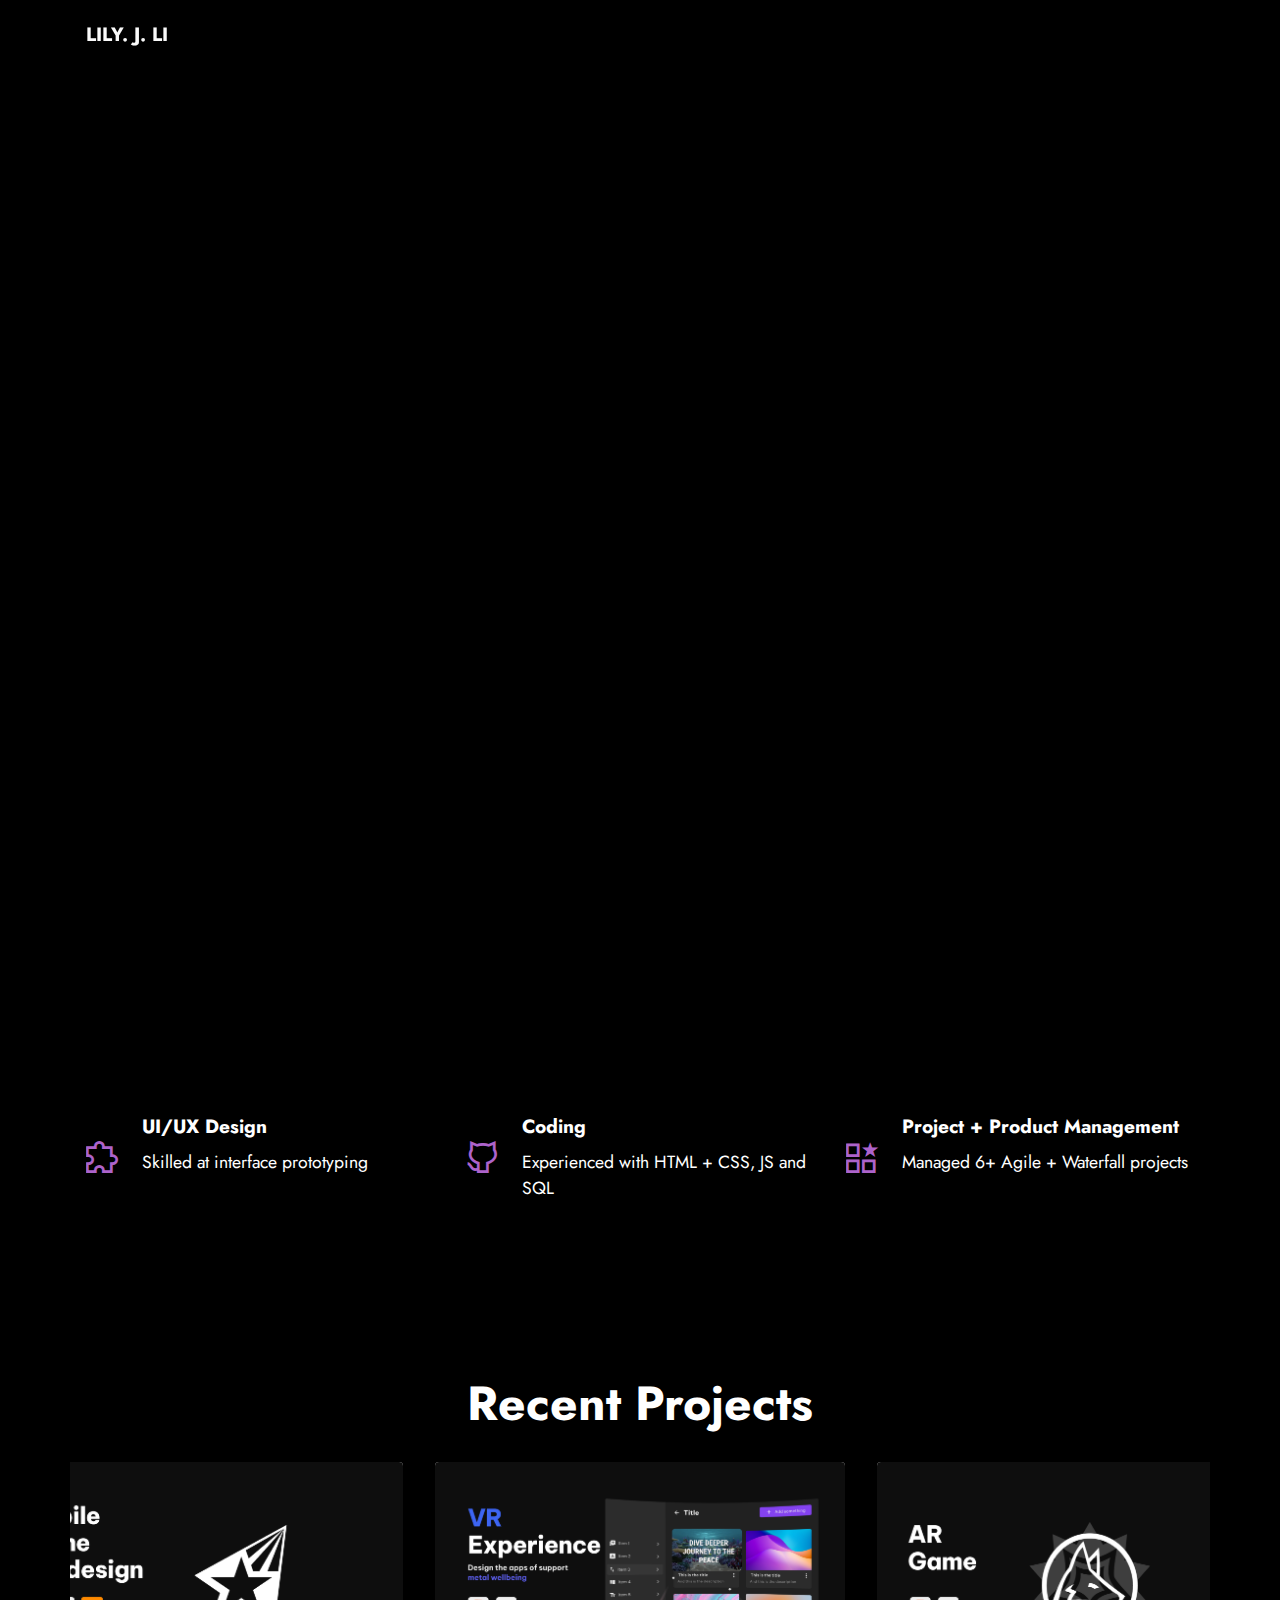
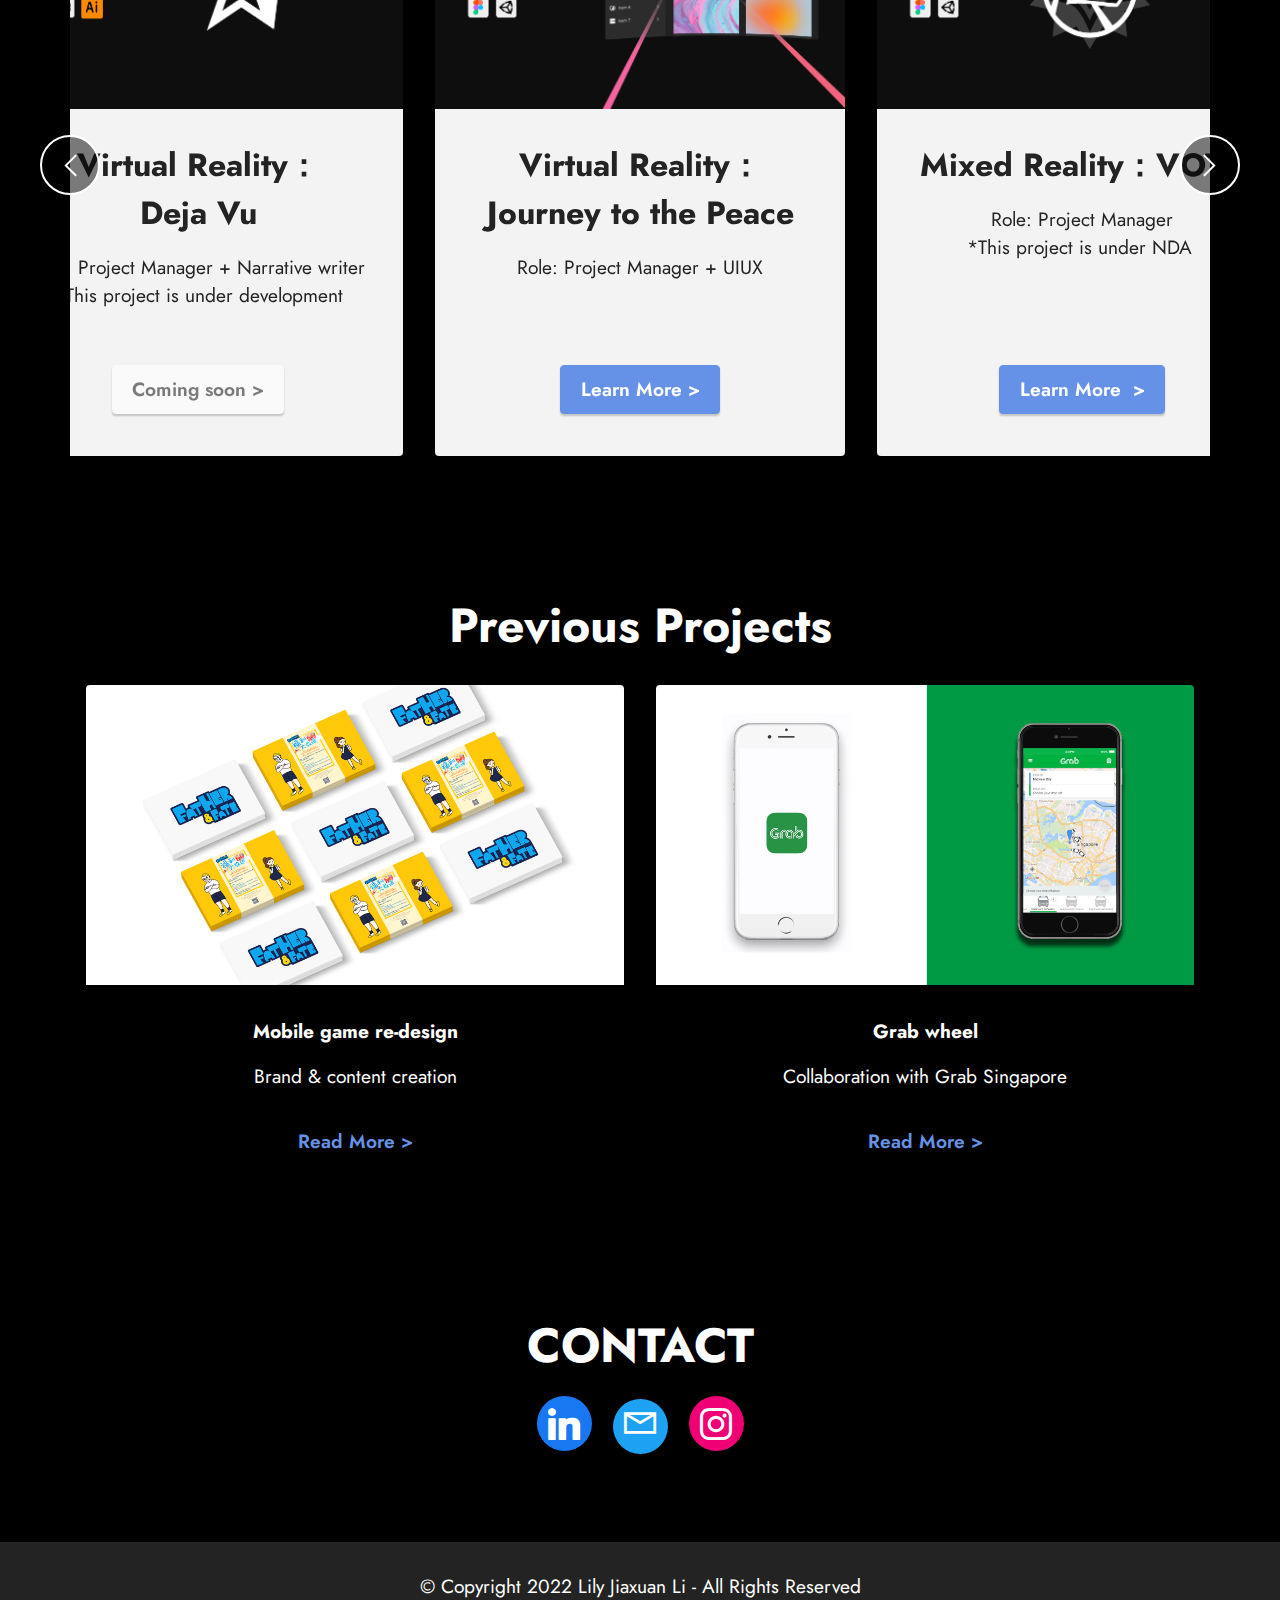
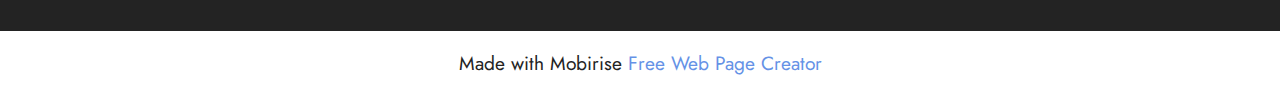
==== commit c2ddf12e: "Add files via upload" ====
--- a/index.html
+++ b/index.html
@@ -39,7 +39,7 @@
         <div class="container">
             <div class="navbar-brand">
                 
-                <span class="navbar-caption-wrap"><a class="navbar-caption text-black text-primary display-7" href="index.html">LILY. J. LI</a></span>
+                <span class="navbar-caption-wrap"><a class="navbar-caption text-white display-7" href="index.html">LILY. J. LI</a></span>
             </div>
             <button class="navbar-toggler" type="button" data-toggle="collapse" data-bs-toggle="collapse" data-target="#navbarSupportedContent" data-bs-target="#navbarSupportedContent" aria-controls="navbarNavAltMarkup" aria-expanded="false" aria-label="Toggle navigation">
                 <div class="hamburger">
@@ -50,7 +50,7 @@
                 </div>
             </button>
             <div class="collapse navbar-collapse" id="navbarSupportedContent">
-                <ul class="navbar-nav nav-dropdown nav-right" data-app-modern-menu="true"><li class="nav-item"><a class="nav-link link text-black text-primary display-4" href="mailto:lily_li@thecdm.ca">Contact</a></li></ul>
+                <ul class="navbar-nav nav-dropdown nav-right" data-app-modern-menu="true"><li class="nav-item"><a class="nav-link link text-black text-primary display-4" href="mailto:lily_li@thecdm.ca"></a></li></ul>
                 
                 
             </div>
@@ -58,18 +58,14 @@
     </nav>
 </section>
 
-<section data-bs-version="5.1" class="header3 cid-t0WKWC5RWS mbr-fullscreen" id="header3-6x">
-
-    
-
-    
-
-    <div class="align-center container">
-        <div class="row justify-content-end">
-            <div class="col-12 col-lg-6">
-                
-                
-                
+<section data-bs-version="5.1" class="video2 cid-t7JD6fRQ7G" id="video2-7f">
+    
+    
+    <div class="container-fluid">
+        
+        <div class="row justify-content-center mt-4">
+            <div class="col-12 col-md-12 video-block">
+                <div class="video-wrapper"><iframe class="mbr-embedded-video" src="https://player.vimeo.com/video/716936975?autoplay=1&amp;loop=1" width="1280" height="720" frameborder="0" allowfullscreen></iframe></div>
                 
             </div>
         </div>
@@ -124,7 +120,7 @@
             
         </div>
         <div class="embla mt-4" data-skip-snaps="true" data-align="center" data-contain-scroll="trimSnaps" data-loop="true" data-auto-play-interval="5" data-draggable="true">
-            <div class="embla__viewport container-fluid">
+            <div class="embla__viewport container">
                 <div class="embla__container">
                     <div class="embla__slide slider-image item active" style="margin-left: 1rem; margin-right: 1rem;">
                         <div class="slide-content">
@@ -134,7 +130,7 @@
                                 </div>
                             </div>
                             <div class="item-content">
-                                <h5 class="item-title mbr-fonts-style display-5"><strong>VR: Journey to the Peace</strong></h5>
+                                <h5 class="item-title mbr-fonts-style display-5"><strong>Virtual Reality： Journey to the Peace</strong></h5>
                                 
                                 <p class="mbr-text mbr-fonts-style mt-3 display-7">Role: Project Manager + UIUX<br><br><br> </p>
                             </div>
@@ -149,11 +145,11 @@
                                 </div>
                             </div>
                             <div class="item-content">
-                                <h5 class="item-title mbr-fonts-style display-5"><strong>AR Game&nbsp;</strong></h5>
+                                <h5 class="item-title mbr-fonts-style display-5"><strong>Mixed Reality：VOTR</strong></h5>
                                 
                                 <p class="mbr-text mbr-fonts-style mt-3 display-7">Role: Project Manager<br>*This project is under NDA&nbsp;</p>
                             </div>
-                            <div class="mbr-section-btn item-footer mt-2"><a href="" class="btn item-btn btn-white display-7" target="_blank">Coming Soon&nbsp; &gt;</a></div>
+                            <div class="mbr-section-btn item-footer mt-2"><a href="" class="btn item-btn btn-primary display-7" target="_blank">Learn More&nbsp; &gt;</a></div>
                         </div>
                     </div><div class="embla__slide slider-image item" style="margin-left: 1rem; margin-right: 1rem;">
                         <div class="slide-content">
@@ -178,12 +174,11 @@
                                 <a href="page1.html"><img src="assets/images/coversaint.png" alt="Mobirise Website Builder" data-slide-to="3" data-bs-slide-to="3"></a></div>
                             </div>
                             <div class="item-content">
-                                <h5 class="item-title mbr-fonts-style display-5"><strong>Mobile：Saint-Seiya Awakening</strong></h5>
-                                
-                                <p class="mbr-text mbr-fonts-style mt-3 display-7">Role: UIUX designer<br>*This project is under NDA&nbsp;<br></p>
-                            </div>
-                            <div class="mbr-section-btn item-footer mt-2"><a href="page1.html" class="btn btn-primary item-btn display-7" target="_blank">Learn More
-                                    &gt;</a></div>
+                                <h5 class="item-title mbr-fonts-style display-5"><strong>Virtual Reality：</strong><br><strong>Deja Vu</strong></h5>
+                                
+                                <p class="mbr-text mbr-fonts-style mt-3 display-7">Role: Project Manager + Narrative writer<br>* This project is under development&nbsp;<br></p>
+                            </div>
+                            <div class="mbr-section-btn item-footer mt-2"><a href="index.html" class="btn item-btn btn-white display-7" target="_blank">Coming soon &gt;</a></div>
                         </div>
                     </div>
                     
@@ -207,7 +202,7 @@
     
     <div class="container">
         <div class="mbr-section-head">
-            <h4 class="mbr-section-title mbr-fonts-style align-center mb-0 display-2"><strong>Side Projects</strong></h4>
+            <h4 class="mbr-section-title mbr-fonts-style align-center mb-0 display-2"><strong>Previous Projects</strong></h4>
             
         </div>
         <div class="row mt-4">
@@ -215,10 +210,10 @@
             <div class="item features-image сol-12 col-md-6 col-lg-6">
                 <div class="item-wrapper">
                     <div class="item-img">
-                        <a href="page8.html" target="_blank"><img src="assets/images/20201202213956.png" alt="" title=""></a>
+                        <a href="page1.html" target="_blank"><img src="assets/images/20201202213956.png" alt="" title=""></a>
                     </div>
                     <div class="item-content">
-                        <h5 class="item-title mbr-fonts-style display-7"><strong>Father and Fate</strong></h5>
+                        <h5 class="item-title mbr-fonts-style display-7"><strong>Mobile game re-design</strong></h5>
                         
                         <p class="mbr-text mbr-fonts-style mt-3 display-7">Brand &amp; content creation</p>
                     </div>
@@ -253,7 +248,7 @@
         <div class="media-container-row">
             <div class="col-12">
                 <h3 class="mbr-section-title align-center mb-3 mbr-fonts-style display-2">
-                    <strong>Need to find me?&nbsp;</strong></h3>
+                    <strong>CONTACT</strong></h3>
                 <div class="social-list align-center">
                    
                     <a class="iconfont-wrapper bg-facebook m-2 " target="_blank" href="https://www.linkedin.com/in/lily-li-65710a14a/">
@@ -294,7 +289,7 @@
             </div>
         </div>
     </div>
-</section><section class="display-7" style="padding: 0;align-items: center;justify-content: center;flex-wrap: wrap;    align-content: center;display: flex;position: relative;height: 4rem;"><a href="https://mobiri.se/1674892" style="flex: 1 1;height: 4rem;position: absolute;width: 100%;z-index: 1;"><img alt="" style="height: 4rem;" src="[data-uri]"></a><p style="margin: 0;text-align: center;" class="display-7">Built with Mobirise &#8204;</p><a style="z-index:1" href="https://mobirise.com/website-design-software.html">Free Website Designer Software</a></section><script src="assets/bootstrap/js/bootstrap.bundle.min.js"></script>  <script src="assets/smoothscroll/smooth-scroll.js"></script>  <script src="assets/ytplayer/index.js"></script>  <script src="assets/dropdown/js/navbar-dropdown.js"></script>  <script src="assets/embla/embla.min.js"></script>  <script src="assets/embla/script.js"></script>  <script src="assets/theme/js/script.js"></script>  
+</section><section class="display-7" style="padding: 0;align-items: center;justify-content: center;flex-wrap: wrap;    align-content: center;display: flex;position: relative;height: 4rem;"><a href="https://mobiri.se/" style="flex: 1 1;height: 4rem;position: absolute;width: 100%;z-index: 1;"><img alt="" style="height: 4rem;" src="[data-uri]"></a><p style="margin: 0;text-align: center;" class="display-7">Made with Mobirise &#8204;</p><a style="z-index:1" href="https://mobirise.com/web-page-maker.html">Free Web Page Creator</a></section><script src="assets/bootstrap/js/bootstrap.bundle.min.js"></script>  <script src="assets/smoothscroll/smooth-scroll.js"></script>  <script src="assets/ytplayer/index.js"></script>  <script src="assets/dropdown/js/navbar-dropdown.js"></script>  <script src="assets/playervimeo/vimeo_player.js"></script>  <script src="assets/embla/embla.min.js"></script>  <script src="assets/embla/script.js"></script>  <script src="assets/theme/js/script.js"></script>  
   
   
 </body>
--- a/assets/mobirise/css/mbr-additional.css
+++ b/assets/mobirise/css/mbr-additional.css
@@ -682,9 +682,5368 @@
 a {
   transition: color 0.6s;
 }
-.cid-t0W8vk5812 {
-  background-image: url("../../../assets/images/background9.jpg");
-}
-.cid-t0W8I6cQpl {
-  background-image: linear-gradient(135deg, #e43f3f 10%, #4479d9 100%) !important;
-}
+.cid-sfusuhJ6v9 {
+  z-index: 1000;
+  width: 100%;
+  position: relative;
+  min-height: 60px;
+}
+.cid-sfusuhJ6v9 nav.navbar {
+  position: fixed;
+}
+.cid-sfusuhJ6v9 .dropdown-item:before {
+  font-family: Moririse2 !important;
+  content: "\e966";
+  display: inline-block;
+  width: 0;
+  position: absolute;
+  left: 1rem;
+  top: 0.5rem;
+  margin-right: 0.5rem;
+  line-height: 1;
+  font-size: inherit;
+  vertical-align: middle;
+  text-align: center;
+  overflow: hidden;
+  transform: scale(0, 1);
+  transition: all 0.25s ease-in-out;
+}
+.cid-sfusuhJ6v9 .dropdown-menu {
+  padding: 0;
+  border-radius: 4px;
+  box-shadow: 0 1px 3px 0 rgba(0, 0, 0, 0.1);
+}
+.cid-sfusuhJ6v9 .dropdown-item {
+  border-bottom: 1px solid #e6e6e6;
+}
+.cid-sfusuhJ6v9 .dropdown-item:hover,
+.cid-sfusuhJ6v9 .dropdown-item:focus {
+  background: #6592e6 !important;
+  color: white !important;
+}
+.cid-sfusuhJ6v9 .dropdown-item:first-child {
+  border-top-left-radius: 4px;
+  border-top-right-radius: 4px;
+}
+.cid-sfusuhJ6v9 .dropdown-item:last-child {
+  border-bottom: none;
+  border-bottom-left-radius: 4px;
+  border-bottom-right-radius: 4px;
+}
+.cid-sfusuhJ6v9 .nav-dropdown .link {
+  padding: 0 0.3em !important;
+  margin: 0.667em 1em !important;
+}
+.cid-sfusuhJ6v9 .nav-dropdown .link.dropdown-toggle::after {
+  margin-left: 0.5rem;
+  margin-top: 0.2rem;
+}
+.cid-sfusuhJ6v9 .nav-link {
+  position: relative;
+}
+.cid-sfusuhJ6v9 .container {
+  display: flex;
+  margin: auto;
+}
+.cid-sfusuhJ6v9 .iconfont-wrapper {
+  color: #000000 !important;
+  font-size: 1.5rem;
+  padding-right: 0.5rem;
+}
+.cid-sfusuhJ6v9 .dropdown-menu,
+.cid-sfusuhJ6v9 .navbar.opened {
+  background: #000000 !important;
+}
+.cid-sfusuhJ6v9 .nav-item:focus,
+.cid-sfusuhJ6v9 .nav-link:focus {
+  outline: none;
+}
+.cid-sfusuhJ6v9 .dropdown .dropdown-menu .dropdown-item {
+  width: auto;
+  transition: all 0.25s ease-in-out;
+}
+.cid-sfusuhJ6v9 .dropdown .dropdown-menu .dropdown-item::after {
+  right: 0.5rem;
+}
+.cid-sfusuhJ6v9 .dropdown .dropdown-menu .dropdown-item .mbr-iconfont {
+  margin-right: 0.5rem;
+  vertical-align: sub;
+}
+.cid-sfusuhJ6v9 .dropdown .dropdown-menu .dropdown-item .mbr-iconfont:before {
+  display: inline-block;
+  transform: scale(1, 1);
+  transition: all 0.25s ease-in-out;
+}
+.cid-sfusuhJ6v9 .collapsed .dropdown-menu .dropdown-item:before {
+  display: none;
+}
+.cid-sfusuhJ6v9 .collapsed .dropdown .dropdown-menu .dropdown-item {
+  padding: 0.235em 1.5em 0.235em 1.5em !important;
+  transition: none;
+  margin: 0 !important;
+}
+.cid-sfusuhJ6v9 .navbar {
+  min-height: 70px;
+  transition: all 0.3s;
+  border-bottom: 1px solid transparent;
+  box-shadow: 0 1px 3px 0 rgba(0, 0, 0, 0.1);
+  background: #000000;
+}
+.cid-sfusuhJ6v9 .navbar.opened {
+  transition: all 0.3s;
+}
+.cid-sfusuhJ6v9 .navbar .dropdown-item {
+  padding: 0.5rem 1.8rem;
+}
+.cid-sfusuhJ6v9 .navbar .navbar-logo img {
+  width: auto;
+}
+.cid-sfusuhJ6v9 .navbar .navbar-collapse {
+  justify-content: flex-end;
+  z-index: 1;
+}
+.cid-sfusuhJ6v9 .navbar.collapsed {
+  justify-content: center;
+}
+.cid-sfusuhJ6v9 .navbar.collapsed .nav-item .nav-link::before {
+  display: none;
+}
+.cid-sfusuhJ6v9 .navbar.collapsed.opened .dropdown-menu {
+  top: 0;
+}
+.cid-sfusuhJ6v9 .navbar.collapsed .dropdown-menu .dropdown-submenu {
+  left: 0 !important;
+}
+.cid-sfusuhJ6v9 .navbar.collapsed .dropdown-menu .dropdown-item:after {
+  right: auto;
+}
+.cid-sfusuhJ6v9 .navbar.collapsed .dropdown-menu .dropdown-toggle[data-toggle="dropdown-submenu"]:after {
+  margin-left: 0.5rem;
+  margin-top: 0.2rem;
+  border-top: 0.35em solid;
+  border-right: 0.35em solid transparent;
+  border-left: 0.35em solid transparent;
+  border-bottom: 0;
+  top: 41%;
+}
+.cid-sfusuhJ6v9 .navbar.collapsed ul.navbar-nav li {
+  margin: auto;
+}
+.cid-sfusuhJ6v9 .navbar.collapsed .dropdown-menu .dropdown-item {
+  padding: 0.25rem 1.5rem;
+  text-align: center;
+}
+.cid-sfusuhJ6v9 .navbar.collapsed .icons-menu {
+  padding-left: 0;
+  padding-right: 0;
+  padding-top: 0.5rem;
+  padding-bottom: 0.5rem;
+}
+@media (max-width: 991px) {
+  .cid-sfusuhJ6v9 .navbar .nav-item .nav-link::before {
+    display: none;
+  }
+  .cid-sfusuhJ6v9 .navbar.opened .dropdown-menu {
+    top: 0;
+  }
+  .cid-sfusuhJ6v9 .navbar .dropdown-menu .dropdown-submenu {
+    left: 0 !important;
+  }
+  .cid-sfusuhJ6v9 .navbar .dropdown-menu .dropdown-item:after {
+    right: auto;
+  }
+  .cid-sfusuhJ6v9 .navbar .dropdown-menu .dropdown-toggle[data-toggle="dropdown-submenu"]:after {
+    margin-left: 0.5rem;
+    margin-top: 0.2rem;
+    border-top: 0.35em solid;
+    border-right: 0.35em solid transparent;
+    border-left: 0.35em solid transparent;
+    border-bottom: 0;
+    top: 40%;
+  }
+  .cid-sfusuhJ6v9 .navbar .navbar-logo img {
+    height: 3rem !important;
+  }
+  .cid-sfusuhJ6v9 .navbar ul.navbar-nav li {
+    margin: auto;
+  }
+  .cid-sfusuhJ6v9 .navbar .dropdown-menu .dropdown-item {
+    padding: 0.25rem 1.5rem !important;
+    text-align: center;
+  }
+  .cid-sfusuhJ6v9 .navbar .navbar-brand {
+    flex-shrink: initial;
+    flex-basis: auto;
+    word-break: break-word;
+    padding-right: 2rem;
+  }
+  .cid-sfusuhJ6v9 .navbar .navbar-toggler {
+    flex-basis: auto;
+  }
+  .cid-sfusuhJ6v9 .navbar .icons-menu {
+    padding-left: 0;
+    padding-top: 0.5rem;
+    padding-bottom: 0.5rem;
+  }
+}
+.cid-sfusuhJ6v9 .navbar.navbar-short {
+  min-height: 60px;
+}
+.cid-sfusuhJ6v9 .navbar.navbar-short .navbar-logo img {
+  height: 2.5rem !important;
+}
+.cid-sfusuhJ6v9 .navbar.navbar-short .navbar-brand {
+  min-height: 60px;
+  padding: 0;
+}
+.cid-sfusuhJ6v9 .navbar-brand {
+  min-height: 70px;
+  flex-shrink: 0;
+  align-items: center;
+  margin-right: 0;
+  padding: 0;
+  transition: all 0.3s;
+  word-break: break-word;
+  z-index: 1;
+}
+.cid-sfusuhJ6v9 .navbar-brand .navbar-caption {
+  line-height: inherit !important;
+}
+.cid-sfusuhJ6v9 .navbar-brand .navbar-logo a {
+  outline: none;
+}
+.cid-sfusuhJ6v9 .dropdown-item.active,
+.cid-sfusuhJ6v9 .dropdown-item:active {
+  background-color: transparent;
+}
+.cid-sfusuhJ6v9 .navbar-expand-lg .navbar-nav .nav-link {
+  padding: 0;
+}
+.cid-sfusuhJ6v9 .nav-dropdown .link.dropdown-toggle {
+  margin-right: 1.667em;
+}
+.cid-sfusuhJ6v9 .nav-dropdown .link.dropdown-toggle[aria-expanded="true"] {
+  margin-right: 0;
+  padding: 0.667em 1.667em;
+}
+.cid-sfusuhJ6v9 .navbar.navbar-expand-lg .dropdown .dropdown-menu {
+  background: #000000;
+}
+.cid-sfusuhJ6v9 .navbar.navbar-expand-lg .dropdown .dropdown-menu .dropdown-submenu {
+  margin: 0;
+  left: 100%;
+}
+.cid-sfusuhJ6v9 .navbar .dropdown.open > .dropdown-menu {
+  display: block;
+}
+.cid-sfusuhJ6v9 ul.navbar-nav {
+  flex-wrap: wrap;
+}
+.cid-sfusuhJ6v9 .navbar-buttons {
+  text-align: center;
+  min-width: 170px;
+}
+.cid-sfusuhJ6v9 button.navbar-toggler {
+  outline: none;
+  width: 31px;
+  height: 20px;
+  cursor: pointer;
+  transition: all 0.2s;
+  position: relative;
+  align-self: center;
+}
+.cid-sfusuhJ6v9 button.navbar-toggler .hamburger span {
+  position: absolute;
+  right: 0;
+  width: 30px;
+  height: 2px;
+  border-right: 5px;
+  background-color: #000000;
+}
+.cid-sfusuhJ6v9 button.navbar-toggler .hamburger span:nth-child(1) {
+  top: 0;
+  transition: all 0.2s;
+}
+.cid-sfusuhJ6v9 button.navbar-toggler .hamburger span:nth-child(2) {
+  top: 8px;
+  transition: all 0.15s;
+}
+.cid-sfusuhJ6v9 button.navbar-toggler .hamburger span:nth-child(3) {
+  top: 8px;
+  transition: all 0.15s;
+}
+.cid-sfusuhJ6v9 button.navbar-toggler .hamburger span:nth-child(4) {
+  top: 16px;
+  transition: all 0.2s;
+}
+.cid-sfusuhJ6v9 nav.opened .hamburger span:nth-child(1) {
+  top: 8px;
+  width: 0;
+  opacity: 0;
+  right: 50%;
+  transition: all 0.2s;
+}
+.cid-sfusuhJ6v9 nav.opened .hamburger span:nth-child(2) {
+  transform: rotate(45deg);
+  transition: all 0.25s;
+}
+.cid-sfusuhJ6v9 nav.opened .hamburger span:nth-child(3) {
+  transform: rotate(-45deg);
+  transition: all 0.25s;
+}
+.cid-sfusuhJ6v9 nav.opened .hamburger span:nth-child(4) {
+  top: 8px;
+  width: 0;
+  opacity: 0;
+  right: 50%;
+  transition: all 0.2s;
+}
+.cid-sfusuhJ6v9 .navbar-dropdown {
+  padding: 0 1rem;
+  position: fixed;
+}
+.cid-sfusuhJ6v9 a.nav-link {
+  display: flex;
+  align-items: center;
+  justify-content: center;
+}
+.cid-sfusuhJ6v9 .icons-menu {
+  flex-wrap: nowrap;
+  display: flex;
+  justify-content: center;
+  padding-left: 1rem;
+  padding-right: 1rem;
+  padding-top: 0.3rem;
+  text-align: center;
+}
+@media screen and (-ms-high-contrast: active), (-ms-high-contrast: none) {
+  .cid-sfusuhJ6v9 .navbar {
+    height: 70px;
+  }
+  .cid-sfusuhJ6v9 .navbar.opened {
+    height: auto;
+  }
+  .cid-sfusuhJ6v9 .nav-item .nav-link:hover::before {
+    width: 175%;
+    max-width: calc(100% + 2rem);
+    left: -1rem;
+  }
+}
+.cid-t7JD6fRQ7G {
+  padding-top: 6rem;
+  padding-bottom: 6rem;
+  background-color: #000000;
+}
+.cid-t7JD6fRQ7G .video-wrapper iframe {
+  width: 100%;
+}
+.cid-t7JD6fRQ7G .mbr-section-title,
+.cid-t7JD6fRQ7G .mbr-section-subtitle,
+.cid-t7JD6fRQ7G .mbr-text {
+  text-align: center;
+}
+.cid-seElMoyIQG {
+  padding-top: 9rem;
+  padding-bottom: 5rem;
+  background-color: #000000;
+}
+.cid-seElMoyIQG .card-wrapper {
+  display: flex;
+}
+@media (max-width: 991px) {
+  .cid-seElMoyIQG .card-wrapper {
+    margin-bottom: 2rem;
+  }
+}
+.cid-seElMoyIQG .mbr-iconfont {
+  font-size: 2rem;
+  color: #6592e6;
+  padding-right: 1.5rem;
+}
+.cid-seElMoyIQG .card-title {
+  color: #ffffff;
+}
+.cid-seElMoyIQG .card-text {
+  color: #ffffff;
+}
+.cid-t0RBkNvS1s {
+  padding-top: 6rem;
+  padding-bottom: 5rem;
+  background-color: #000000;
+}
+.cid-t0RBkNvS1s img,
+.cid-t0RBkNvS1s .item-img {
+  width: 100%;
+}
+.cid-t0RBkNvS1s .item:focus,
+.cid-t0RBkNvS1s span:focus {
+  outline: none;
+}
+.cid-t0RBkNvS1s .item-wrapper {
+  position: relative;
+}
+.cid-t0RBkNvS1s .slide-content {
+  position: relative;
+  border-radius: 4px;
+  background: #f3f3f3;
+  height: 100%;
+  display: flex;
+  overflow: hidden;
+  flex-flow: column nowrap;
+}
+@media (min-width: 992px) {
+  .cid-t0RBkNvS1s .slide-content .item-content {
+    padding: 2rem 2rem 0;
+  }
+  .cid-t0RBkNvS1s .slide-content .item-footer {
+    padding: 0 2rem 2rem;
+  }
+}
+@media (max-width: 991px) {
+  .cid-t0RBkNvS1s .slide-content .item-content {
+    padding: 1rem 1rem 0;
+  }
+  .cid-t0RBkNvS1s .slide-content .item-footer {
+    padding: 0 1rem 1rem;
+  }
+}
+.cid-t0RBkNvS1s .mbr-section-btn {
+  margin-top: auto !important;
+}
+.cid-t0RBkNvS1s .mbr-section-title {
+  color: #ffffff;
+}
+.cid-t0RBkNvS1s .mbr-text,
+.cid-t0RBkNvS1s .mbr-section-btn {
+  text-align: center;
+}
+.cid-t0RBkNvS1s .item-title {
+  text-align: center;
+}
+.cid-t0RBkNvS1s .item-subtitle {
+  text-align: left;
+}
+.cid-t0RBkNvS1s .embla__slide {
+  display: flex;
+  justify-content: center;
+  position: relative;
+  min-width: 410px;
+  max-width: 410px;
+}
+@media (max-width: 768px) {
+  .cid-t0RBkNvS1s .embla__slide {
+    min-width: 70%;
+    max-width: initial;
+    margin-left: 1rem !important;
+    margin-right: 1rem !important;
+  }
+}
+.cid-t0RBkNvS1s .embla__button--next,
+.cid-t0RBkNvS1s .embla__button--prev {
+  display: flex;
+}
+.cid-t0RBkNvS1s .embla__button {
+  top: 50%;
+  width: 60px;
+  height: 60px;
+  margin-top: -1.5rem;
+  font-size: 22px;
+  background-color: rgba(0, 0, 0, 0.5);
+  color: #fff;
+  border: 2px solid #fff;
+  border-radius: 50%;
+  transition: all 0.3s;
+  position: absolute;
+  display: flex;
+  justify-content: center;
+  align-items: center;
+}
+@media (max-width: 768px) {
+  .cid-t0RBkNvS1s .embla__button {
+    display: none;
+  }
+}
+.cid-t0RBkNvS1s .embla__button:disabled {
+  cursor: default;
+  display: none;
+}
+.cid-t0RBkNvS1s .embla__button:hover {
+  background: #000;
+  color: rgba(255, 255, 255, 0.5);
+}
+.cid-t0RBkNvS1s .embla__button.embla__button--prev {
+  left: 0;
+  margin-left: 2.5rem;
+}
+.cid-t0RBkNvS1s .embla__button.embla__button--next {
+  right: 0;
+  margin-right: 2.5rem;
+}
+@media (max-width: 767px) {
+  .cid-t0RBkNvS1s .embla__button {
+    top: auto;
+  }
+}
+.cid-t0RBkNvS1s .embla {
+  position: relative;
+  width: 100%;
+}
+.cid-t0RBkNvS1s .embla__viewport {
+  overflow: hidden;
+  width: 100%;
+}
+.cid-t0RBkNvS1s .embla__viewport.is-draggable {
+  cursor: grab;
+}
+.cid-t0RBkNvS1s .embla__viewport.is-dragging {
+  cursor: grabbing;
+}
+.cid-t0RBkNvS1s .embla__container {
+  display: flex;
+  user-select: none;
+  -webkit-touch-callout: none;
+  -khtml-user-select: none;
+  -webkit-tap-highlight-color: transparent;
+}
+.cid-seVIAk7tf1 {
+  padding-top: 4rem;
+  padding-bottom: 0rem;
+  background-color: #000000;
+}
+.cid-seVIAk7tf1 img,
+.cid-seVIAk7tf1 .item-img {
+  height: 100%;
+  height: 300px;
+  object-fit: cover;
+}
+.cid-seVIAk7tf1 .item:focus,
+.cid-seVIAk7tf1 span:focus {
+  outline: none;
+}
+.cid-seVIAk7tf1 .item {
+  cursor: pointer;
+  margin-bottom: 2rem;
+}
+.cid-seVIAk7tf1 .item-wrapper {
+  position: relative;
+  border-radius: 4px;
+  background: #000000;
+  height: 100%;
+  display: flex;
+  flex-flow: column nowrap;
+}
+@media (min-width: 992px) {
+  .cid-seVIAk7tf1 .item-wrapper .item-content {
+    padding: 2rem 2rem 0;
+  }
+  .cid-seVIAk7tf1 .item-wrapper .item-footer {
+    padding: 0 2rem 2rem;
+  }
+}
+@media (max-width: 991px) {
+  .cid-seVIAk7tf1 .item-wrapper .item-content {
+    padding: 1rem 1rem 0;
+  }
+  .cid-seVIAk7tf1 .item-wrapper .item-footer {
+    padding: 0 1rem 1rem;
+  }
+}
+.cid-seVIAk7tf1 .mbr-section-btn {
+  margin-top: auto !important;
+}
+.cid-seVIAk7tf1 .mbr-section-title {
+  color: #ffffff;
+}
+.cid-seVIAk7tf1 .mbr-text,
+.cid-seVIAk7tf1 .mbr-section-btn {
+  text-align: center;
+  color: #ffffff;
+}
+.cid-seVIAk7tf1 .item-title {
+  text-align: center;
+  color: #ffffff;
+}
+.cid-seVIAk7tf1 .item-subtitle {
+  text-align: center;
+  color: #232323;
+}
+.cid-seEkMu1bm9 {
+  padding-top: 5rem;
+  padding-bottom: 5rem;
+  background-color: #000000;
+}
+.cid-seEkMu1bm9 .bg-facebook {
+  background: #1778f2;
+  color: #ffffff;
+}
+.cid-seEkMu1bm9 .bg-facebook:hover {
+  background: #0b60cb;
+}
+.cid-seEkMu1bm9 .bg-twitter {
+  background: #1da1f2;
+  color: #ffffff;
+}
+.cid-seEkMu1bm9 .bg-twitter:hover {
+  background: #0c85d0;
+}
+.cid-seEkMu1bm9 .bg-instagram {
+  background: #f00075;
+  color: #ffffff;
+}
+.cid-seEkMu1bm9 .bg-instagram:hover {
+  background: #bd005c;
+}
+.cid-seEkMu1bm9 .iconfont-wrapper {
+  display: inline-block;
+  font-size: 32px;
+  border-radius: 50%;
+  width: 55px;
+  height: 55px;
+  line-height: 55px;
+  text-align: center;
+  transition: all 0.3s ease-in-out;
+}
+.cid-seEkMu1bm9 [class^="socicon-"]:before,
+.cid-seEkMu1bm9 [class*=" socicon-"]:before {
+  line-height: 55px;
+  padding: .6rem;
+}
+.cid-seEkMu1bm9 .mbr-section-title,
+.cid-seEkMu1bm9 .social-list {
+  color: #ffffff;
+}
+.cid-seEkNGOCdK {
+  padding-top: 30px;
+  padding-bottom: 30px;
+  background-color: #232323;
+}
+.cid-sgOFFSZskj {
+  padding-top: 60px;
+  padding-bottom: 60px;
+  background-image: url("../../../assets/images/mbr-1702x1920.jpeg");
+}
+.cid-sgOFFSZskj H2 {
+  color: #6592e6;
+}
+.cid-seDOl8U9G4 {
+  padding-top: 6rem;
+  padding-bottom: 4rem;
+  background-color: #ffffff;
+}
+@media (min-width: 1500px) {
+  .cid-seDOl8U9G4 .container {
+    max-width: 1400px;
+  }
+}
+.cid-seDOl8U9G4 .mbr-iconfont {
+  display: block;
+  font-size: 5rem;
+  color: #6592e6;
+  margin-bottom: 2rem;
+}
+.cid-seDOl8U9G4 .card-wrapper {
+  margin-top: 3rem;
+}
+.cid-seDOl8U9G4 .row {
+  justify-content: center;
+}
+.cid-seDOl8U9G4 .mbr-section-title {
+  text-align: center;
+  color: #353535;
+}
+.cid-seDOl8U9G4 .card-title,
+.cid-seDOl8U9G4 .iconfont-wrapper {
+  text-align: center;
+}
+.cid-seDOl8U9G4 .card-text {
+  text-align: center;
+}
+.cid-sgqyYXfmW1 {
+  padding-top: 5rem;
+  padding-bottom: 5rem;
+  background-color: #ffffff;
+}
+.cid-sg9KBtC5sc {
+  padding-top: 7rem;
+  padding-bottom: 0rem;
+  background-color: #ffffff;
+}
+.cid-sg9KBtC5sc .image-wrap img {
+  width: 100%;
+}
+@media (min-width: 992px) {
+  .cid-sg9KBtC5sc .image-wrap img {
+    display: block;
+    margin: auto;
+    width: 80%;
+  }
+}
+.cid-sg9KBtC5sc .mbr-text,
+.cid-sg9KBtC5sc .mbr-section-btn {
+  text-align: left;
+}
+.cid-seDXMnOi96 {
+  padding-top: 5rem;
+  padding-bottom: 0rem;
+  background-color: #ffffff;
+}
+.cid-seDXMnOi96 .mbr-section-subtitle {
+  color: #000000;
+  text-align: center;
+}
+.cid-seDXXkid7o {
+  padding-top: 5rem;
+  padding-bottom: 5rem;
+  background-color: #ffffff;
+}
+@media (min-width: 992px) {
+  .cid-seDXXkid7o .text-wrapper {
+    padding: 2rem;
+  }
+}
+.cid-seDXXkid7o .image-wrapper img {
+  width: 100%;
+  object-fit: cover;
+}
+@media (max-width: 767px) {
+  .cid-seDXXkid7o .image-wrapper {
+    margin-bottom: 2rem;
+  }
+}
+.cid-sfumaweaKa {
+  padding-top: 0rem;
+  padding-bottom: 0rem;
+  background-color: #ffffff;
+}
+@media (max-width: 991px) {
+  .cid-sfumaweaKa .image-wrapper {
+    margin-bottom: 1rem;
+  }
+}
+.cid-sfumaweaKa .row {
+  flex-direction: row-reverse;
+}
+.cid-sfumaweaKa img {
+  width: 100%;
+}
+.cid-seDYofYLCy {
+  padding-top: 5rem;
+  padding-bottom: 5rem;
+  background-color: #4479d9;
+}
+.cid-seDYofYLCy .mbr-section-subtitle {
+  color: #ffffff;
+}
+.cid-seDYofYLCy .mbr-text {
+  color: #ffffff;
+}
+.cid-seEkNGOCdK {
+  padding-top: 30px;
+  padding-bottom: 30px;
+  background-color: #232323;
+}
+.cid-sfusuhJ6v9 {
+  z-index: 1000;
+  width: 100%;
+  position: relative;
+  min-height: 60px;
+}
+.cid-sfusuhJ6v9 nav.navbar {
+  position: fixed;
+}
+.cid-sfusuhJ6v9 .dropdown-item:before {
+  font-family: Moririse2 !important;
+  content: "\e966";
+  display: inline-block;
+  width: 0;
+  position: absolute;
+  left: 1rem;
+  top: 0.5rem;
+  margin-right: 0.5rem;
+  line-height: 1;
+  font-size: inherit;
+  vertical-align: middle;
+  text-align: center;
+  overflow: hidden;
+  transform: scale(0, 1);
+  transition: all 0.25s ease-in-out;
+}
+.cid-sfusuhJ6v9 .dropdown-menu {
+  padding: 0;
+  border-radius: 4px;
+  box-shadow: 0 1px 3px 0 rgba(0, 0, 0, 0.1);
+}
+.cid-sfusuhJ6v9 .dropdown-item {
+  border-bottom: 1px solid #e6e6e6;
+}
+.cid-sfusuhJ6v9 .dropdown-item:hover,
+.cid-sfusuhJ6v9 .dropdown-item:focus {
+  background: #6592e6 !important;
+  color: white !important;
+}
+.cid-sfusuhJ6v9 .dropdown-item:first-child {
+  border-top-left-radius: 4px;
+  border-top-right-radius: 4px;
+}
+.cid-sfusuhJ6v9 .dropdown-item:last-child {
+  border-bottom: none;
+  border-bottom-left-radius: 4px;
+  border-bottom-right-radius: 4px;
+}
+.cid-sfusuhJ6v9 .nav-dropdown .link {
+  padding: 0 0.3em !important;
+  margin: 0.667em 1em !important;
+}
+.cid-sfusuhJ6v9 .nav-dropdown .link.dropdown-toggle::after {
+  margin-left: 0.5rem;
+  margin-top: 0.2rem;
+}
+.cid-sfusuhJ6v9 .nav-link {
+  position: relative;
+}
+.cid-sfusuhJ6v9 .container {
+  display: flex;
+  margin: auto;
+}
+.cid-sfusuhJ6v9 .iconfont-wrapper {
+  color: #000000 !important;
+  font-size: 1.5rem;
+  padding-right: 0.5rem;
+}
+.cid-sfusuhJ6v9 .dropdown-menu,
+.cid-sfusuhJ6v9 .navbar.opened {
+  background: #000000 !important;
+}
+.cid-sfusuhJ6v9 .nav-item:focus,
+.cid-sfusuhJ6v9 .nav-link:focus {
+  outline: none;
+}
+.cid-sfusuhJ6v9 .dropdown .dropdown-menu .dropdown-item {
+  width: auto;
+  transition: all 0.25s ease-in-out;
+}
+.cid-sfusuhJ6v9 .dropdown .dropdown-menu .dropdown-item::after {
+  right: 0.5rem;
+}
+.cid-sfusuhJ6v9 .dropdown .dropdown-menu .dropdown-item .mbr-iconfont {
+  margin-right: 0.5rem;
+  vertical-align: sub;
+}
+.cid-sfusuhJ6v9 .dropdown .dropdown-menu .dropdown-item .mbr-iconfont:before {
+  display: inline-block;
+  transform: scale(1, 1);
+  transition: all 0.25s ease-in-out;
+}
+.cid-sfusuhJ6v9 .collapsed .dropdown-menu .dropdown-item:before {
+  display: none;
+}
+.cid-sfusuhJ6v9 .collapsed .dropdown .dropdown-menu .dropdown-item {
+  padding: 0.235em 1.5em 0.235em 1.5em !important;
+  transition: none;
+  margin: 0 !important;
+}
+.cid-sfusuhJ6v9 .navbar {
+  min-height: 70px;
+  transition: all 0.3s;
+  border-bottom: 1px solid transparent;
+  box-shadow: 0 1px 3px 0 rgba(0, 0, 0, 0.1);
+  background: #000000;
+}
+.cid-sfusuhJ6v9 .navbar.opened {
+  transition: all 0.3s;
+}
+.cid-sfusuhJ6v9 .navbar .dropdown-item {
+  padding: 0.5rem 1.8rem;
+}
+.cid-sfusuhJ6v9 .navbar .navbar-logo img {
+  width: auto;
+}
+.cid-sfusuhJ6v9 .navbar .navbar-collapse {
+  justify-content: flex-end;
+  z-index: 1;
+}
+.cid-sfusuhJ6v9 .navbar.collapsed {
+  justify-content: center;
+}
+.cid-sfusuhJ6v9 .navbar.collapsed .nav-item .nav-link::before {
+  display: none;
+}
+.cid-sfusuhJ6v9 .navbar.collapsed.opened .dropdown-menu {
+  top: 0;
+}
+.cid-sfusuhJ6v9 .navbar.collapsed .dropdown-menu .dropdown-submenu {
+  left: 0 !important;
+}
+.cid-sfusuhJ6v9 .navbar.collapsed .dropdown-menu .dropdown-item:after {
+  right: auto;
+}
+.cid-sfusuhJ6v9 .navbar.collapsed .dropdown-menu .dropdown-toggle[data-toggle="dropdown-submenu"]:after {
+  margin-left: 0.5rem;
+  margin-top: 0.2rem;
+  border-top: 0.35em solid;
+  border-right: 0.35em solid transparent;
+  border-left: 0.35em solid transparent;
+  border-bottom: 0;
+  top: 41%;
+}
+.cid-sfusuhJ6v9 .navbar.collapsed ul.navbar-nav li {
+  margin: auto;
+}
+.cid-sfusuhJ6v9 .navbar.collapsed .dropdown-menu .dropdown-item {
+  padding: 0.25rem 1.5rem;
+  text-align: center;
+}
+.cid-sfusuhJ6v9 .navbar.collapsed .icons-menu {
+  padding-left: 0;
+  padding-right: 0;
+  padding-top: 0.5rem;
+  padding-bottom: 0.5rem;
+}
+@media (max-width: 991px) {
+  .cid-sfusuhJ6v9 .navbar .nav-item .nav-link::before {
+    display: none;
+  }
+  .cid-sfusuhJ6v9 .navbar.opened .dropdown-menu {
+    top: 0;
+  }
+  .cid-sfusuhJ6v9 .navbar .dropdown-menu .dropdown-submenu {
+    left: 0 !important;
+  }
+  .cid-sfusuhJ6v9 .navbar .dropdown-menu .dropdown-item:after {
+    right: auto;
+  }
+  .cid-sfusuhJ6v9 .navbar .dropdown-menu .dropdown-toggle[data-toggle="dropdown-submenu"]:after {
+    margin-left: 0.5rem;
+    margin-top: 0.2rem;
+    border-top: 0.35em solid;
+    border-right: 0.35em solid transparent;
+    border-left: 0.35em solid transparent;
+    border-bottom: 0;
+    top: 40%;
+  }
+  .cid-sfusuhJ6v9 .navbar .navbar-logo img {
+    height: 3rem !important;
+  }
+  .cid-sfusuhJ6v9 .navbar ul.navbar-nav li {
+    margin: auto;
+  }
+  .cid-sfusuhJ6v9 .navbar .dropdown-menu .dropdown-item {
+    padding: 0.25rem 1.5rem !important;
+    text-align: center;
+  }
+  .cid-sfusuhJ6v9 .navbar .navbar-brand {
+    flex-shrink: initial;
+    flex-basis: auto;
+    word-break: break-word;
+    padding-right: 2rem;
+  }
+  .cid-sfusuhJ6v9 .navbar .navbar-toggler {
+    flex-basis: auto;
+  }
+  .cid-sfusuhJ6v9 .navbar .icons-menu {
+    padding-left: 0;
+    padding-top: 0.5rem;
+    padding-bottom: 0.5rem;
+  }
+}
+.cid-sfusuhJ6v9 .navbar.navbar-short {
+  min-height: 60px;
+}
+.cid-sfusuhJ6v9 .navbar.navbar-short .navbar-logo img {
+  height: 2.5rem !important;
+}
+.cid-sfusuhJ6v9 .navbar.navbar-short .navbar-brand {
+  min-height: 60px;
+  padding: 0;
+}
+.cid-sfusuhJ6v9 .navbar-brand {
+  min-height: 70px;
+  flex-shrink: 0;
+  align-items: center;
+  margin-right: 0;
+  padding: 0;
+  transition: all 0.3s;
+  word-break: break-word;
+  z-index: 1;
+}
+.cid-sfusuhJ6v9 .navbar-brand .navbar-caption {
+  line-height: inherit !important;
+}
+.cid-sfusuhJ6v9 .navbar-brand .navbar-logo a {
+  outline: none;
+}
+.cid-sfusuhJ6v9 .dropdown-item.active,
+.cid-sfusuhJ6v9 .dropdown-item:active {
+  background-color: transparent;
+}
+.cid-sfusuhJ6v9 .navbar-expand-lg .navbar-nav .nav-link {
+  padding: 0;
+}
+.cid-sfusuhJ6v9 .nav-dropdown .link.dropdown-toggle {
+  margin-right: 1.667em;
+}
+.cid-sfusuhJ6v9 .nav-dropdown .link.dropdown-toggle[aria-expanded="true"] {
+  margin-right: 0;
+  padding: 0.667em 1.667em;
+}
+.cid-sfusuhJ6v9 .navbar.navbar-expand-lg .dropdown .dropdown-menu {
+  background: #000000;
+}
+.cid-sfusuhJ6v9 .navbar.navbar-expand-lg .dropdown .dropdown-menu .dropdown-submenu {
+  margin: 0;
+  left: 100%;
+}
+.cid-sfusuhJ6v9 .navbar .dropdown.open > .dropdown-menu {
+  display: block;
+}
+.cid-sfusuhJ6v9 ul.navbar-nav {
+  flex-wrap: wrap;
+}
+.cid-sfusuhJ6v9 .navbar-buttons {
+  text-align: center;
+  min-width: 170px;
+}
+.cid-sfusuhJ6v9 button.navbar-toggler {
+  outline: none;
+  width: 31px;
+  height: 20px;
+  cursor: pointer;
+  transition: all 0.2s;
+  position: relative;
+  align-self: center;
+}
+.cid-sfusuhJ6v9 button.navbar-toggler .hamburger span {
+  position: absolute;
+  right: 0;
+  width: 30px;
+  height: 2px;
+  border-right: 5px;
+  background-color: #000000;
+}
+.cid-sfusuhJ6v9 button.navbar-toggler .hamburger span:nth-child(1) {
+  top: 0;
+  transition: all 0.2s;
+}
+.cid-sfusuhJ6v9 button.navbar-toggler .hamburger span:nth-child(2) {
+  top: 8px;
+  transition: all 0.15s;
+}
+.cid-sfusuhJ6v9 button.navbar-toggler .hamburger span:nth-child(3) {
+  top: 8px;
+  transition: all 0.15s;
+}
+.cid-sfusuhJ6v9 button.navbar-toggler .hamburger span:nth-child(4) {
+  top: 16px;
+  transition: all 0.2s;
+}
+.cid-sfusuhJ6v9 nav.opened .hamburger span:nth-child(1) {
+  top: 8px;
+  width: 0;
+  opacity: 0;
+  right: 50%;
+  transition: all 0.2s;
+}
+.cid-sfusuhJ6v9 nav.opened .hamburger span:nth-child(2) {
+  transform: rotate(45deg);
+  transition: all 0.25s;
+}
+.cid-sfusuhJ6v9 nav.opened .hamburger span:nth-child(3) {
+  transform: rotate(-45deg);
+  transition: all 0.25s;
+}
+.cid-sfusuhJ6v9 nav.opened .hamburger span:nth-child(4) {
+  top: 8px;
+  width: 0;
+  opacity: 0;
+  right: 50%;
+  transition: all 0.2s;
+}
+.cid-sfusuhJ6v9 .navbar-dropdown {
+  padding: 0 1rem;
+  position: fixed;
+}
+.cid-sfusuhJ6v9 a.nav-link {
+  display: flex;
+  align-items: center;
+  justify-content: center;
+}
+.cid-sfusuhJ6v9 .icons-menu {
+  flex-wrap: nowrap;
+  display: flex;
+  justify-content: center;
+  padding-left: 1rem;
+  padding-right: 1rem;
+  padding-top: 0.3rem;
+  text-align: center;
+}
+@media screen and (-ms-high-contrast: active), (-ms-high-contrast: none) {
+  .cid-sfusuhJ6v9 .navbar {
+    height: 70px;
+  }
+  .cid-sfusuhJ6v9 .navbar.opened {
+    height: auto;
+  }
+  .cid-sfusuhJ6v9 .nav-item .nav-link:hover::before {
+    width: 175%;
+    max-width: calc(100% + 2rem);
+    left: -1rem;
+  }
+}
+.cid-sgeKrRPx0L {
+  padding-top: 120px;
+  padding-bottom: 120px;
+  background-image: url("../../../assets/images/grab-nye-header.jpg");
+}
+.cid-sgeKrRPx0L H2 {
+  color: #232323;
+  text-align: center;
+}
+.cid-sgeKrRPx0L .mbr-section-subtitle {
+  color: #232323;
+}
+.cid-seDYY2vAin {
+  padding-top: 0rem;
+  padding-bottom: 4rem;
+  background-color: #ffffff;
+}
+@media (min-width: 1500px) {
+  .cid-seDYY2vAin .container {
+    max-width: 1400px;
+  }
+}
+.cid-seDYY2vAin .mbr-iconfont {
+  display: block;
+  font-size: 5rem;
+  color: #6592e6;
+  margin-bottom: 2rem;
+}
+.cid-seDYY2vAin .card-wrapper {
+  margin-top: 3rem;
+}
+.cid-seDYY2vAin .row {
+  justify-content: center;
+}
+.cid-seDYY2vAin .mbr-section-title {
+  text-align: left;
+}
+.cid-seDYY2vAin .card-title,
+.cid-seDYY2vAin .iconfont-wrapper {
+  text-align: center;
+}
+.cid-seDYY2vAin .card-text {
+  text-align: center;
+}
+.cid-sgeMg5kzYo {
+  padding-top: 5rem;
+  padding-bottom: 5rem;
+  background-color: #ffffff;
+}
+.cid-sgeMg5kzYo .card-wrapper {
+  background: #63b191;
+  border-radius: 4px;
+}
+@media (max-width: 767px) {
+  .cid-sgeMg5kzYo .card-wrapper {
+    padding: 1rem;
+  }
+}
+@media (min-width: 768px) and (max-width: 991px) {
+  .cid-sgeMg5kzYo .card-wrapper {
+    padding: 2rem;
+  }
+}
+@media (min-width: 992px) {
+  .cid-sgeMg5kzYo .card-wrapper {
+    padding: 4rem;
+  }
+}
+.cid-sgeMg5kzYo .mbr-text,
+.cid-sgeMg5kzYo .mbr-section-btn {
+  color: #ffffff;
+}
+.cid-sgeMg5kzYo .card-title,
+.cid-sgeMg5kzYo .card-box {
+  text-align: left;
+  color: #ffffff;
+}
+.cid-sgeVRDt3a0 {
+  padding-top: 1rem;
+  padding-bottom: 3rem;
+  background-color: #ffffff;
+}
+.cid-sgeVRDt3a0 .counter-container ol {
+  margin-bottom: 0;
+}
+.cid-sgeVRDt3a0 .counter-container ol li {
+  margin-bottom: 1rem;
+}
+.cid-sgeVRDt3a0 .mbr-section-title {
+  text-align: center;
+}
+.cid-sgeVAezSk4 {
+  padding-top: 6rem;
+  padding-bottom: 0rem;
+  background-color: #ffffff;
+}
+.cid-sgeVAezSk4 .image-wrap img {
+  width: 100%;
+}
+@media (min-width: 992px) {
+  .cid-sgeVAezSk4 .image-wrap img {
+    display: block;
+    margin: auto;
+    width: 100%;
+  }
+}
+.cid-sgeVAezSk4 .mbr-text,
+.cid-sgeVAezSk4 .mbr-section-btn {
+  text-align: left;
+}
+.cid-sgJ1nOxmMD {
+  padding-top: 4rem;
+  padding-bottom: 0rem;
+  background-color: #ffffff;
+}
+.cid-sgJ1nOxmMD .image-wrap img {
+  width: 100%;
+}
+@media (min-width: 992px) {
+  .cid-sgJ1nOxmMD .image-wrap img {
+    display: block;
+    margin: auto;
+    width: 100%;
+  }
+}
+.cid-sgJ1nOxmMD .mbr-text,
+.cid-sgJ1nOxmMD .mbr-section-btn {
+  text-align: left;
+}
+.cid-sgeVCaqMUk {
+  padding-top: 3rem;
+  padding-bottom: 0rem;
+  background-color: #ffffff;
+}
+.cid-sgeVCaqMUk .image-wrap img {
+  width: 100%;
+}
+@media (min-width: 992px) {
+  .cid-sgeVCaqMUk .image-wrap img {
+    display: block;
+    margin: auto;
+    width: 100%;
+  }
+}
+.cid-sgeVCaqMUk .mbr-text,
+.cid-sgeVCaqMUk .mbr-section-btn {
+  text-align: left;
+}
+.cid-sgeWtXwUEk {
+  padding-top: 1rem;
+  padding-bottom: 0rem;
+  background-color: #ffffff;
+}
+.cid-sgeVcEs7a0 {
+  padding-top: 0rem;
+  padding-bottom: 7rem;
+  background-color: #ffffff;
+}
+@media (max-width: 991px) {
+  .cid-sgeVcEs7a0 .image-wrapper {
+    margin-bottom: 1rem;
+  }
+}
+.cid-sgeVcEs7a0 .row {
+  flex-direction: row-reverse;
+}
+.cid-sgeVcEs7a0 img {
+  width: 100%;
+}
+.cid-sgIWLjw4Kx {
+  padding-top: 5rem;
+  padding-bottom: 5rem;
+  background-color: #4479d9;
+}
+.cid-sgIWLjw4Kx .mbr-section-subtitle {
+  color: #ffffff;
+}
+.cid-sgIWLjw4Kx .mbr-text {
+  color: #ffffff;
+}
+.cid-seEkNGOCdK {
+  padding-top: 30px;
+  padding-bottom: 30px;
+  background-color: #232323;
+}
+.cid-sfusuhJ6v9 {
+  z-index: 1000;
+  width: 100%;
+  position: relative;
+  min-height: 60px;
+}
+.cid-sfusuhJ6v9 nav.navbar {
+  position: fixed;
+}
+.cid-sfusuhJ6v9 .dropdown-item:before {
+  font-family: Moririse2 !important;
+  content: "\e966";
+  display: inline-block;
+  width: 0;
+  position: absolute;
+  left: 1rem;
+  top: 0.5rem;
+  margin-right: 0.5rem;
+  line-height: 1;
+  font-size: inherit;
+  vertical-align: middle;
+  text-align: center;
+  overflow: hidden;
+  transform: scale(0, 1);
+  transition: all 0.25s ease-in-out;
+}
+.cid-sfusuhJ6v9 .dropdown-menu {
+  padding: 0;
+  border-radius: 4px;
+  box-shadow: 0 1px 3px 0 rgba(0, 0, 0, 0.1);
+}
+.cid-sfusuhJ6v9 .dropdown-item {
+  border-bottom: 1px solid #e6e6e6;
+}
+.cid-sfusuhJ6v9 .dropdown-item:hover,
+.cid-sfusuhJ6v9 .dropdown-item:focus {
+  background: #6592e6 !important;
+  color: white !important;
+}
+.cid-sfusuhJ6v9 .dropdown-item:first-child {
+  border-top-left-radius: 4px;
+  border-top-right-radius: 4px;
+}
+.cid-sfusuhJ6v9 .dropdown-item:last-child {
+  border-bottom: none;
+  border-bottom-left-radius: 4px;
+  border-bottom-right-radius: 4px;
+}
+.cid-sfusuhJ6v9 .nav-dropdown .link {
+  padding: 0 0.3em !important;
+  margin: 0.667em 1em !important;
+}
+.cid-sfusuhJ6v9 .nav-dropdown .link.dropdown-toggle::after {
+  margin-left: 0.5rem;
+  margin-top: 0.2rem;
+}
+.cid-sfusuhJ6v9 .nav-link {
+  position: relative;
+}
+.cid-sfusuhJ6v9 .container {
+  display: flex;
+  margin: auto;
+}
+.cid-sfusuhJ6v9 .iconfont-wrapper {
+  color: #000000 !important;
+  font-size: 1.5rem;
+  padding-right: 0.5rem;
+}
+.cid-sfusuhJ6v9 .dropdown-menu,
+.cid-sfusuhJ6v9 .navbar.opened {
+  background: #000000 !important;
+}
+.cid-sfusuhJ6v9 .nav-item:focus,
+.cid-sfusuhJ6v9 .nav-link:focus {
+  outline: none;
+}
+.cid-sfusuhJ6v9 .dropdown .dropdown-menu .dropdown-item {
+  width: auto;
+  transition: all 0.25s ease-in-out;
+}
+.cid-sfusuhJ6v9 .dropdown .dropdown-menu .dropdown-item::after {
+  right: 0.5rem;
+}
+.cid-sfusuhJ6v9 .dropdown .dropdown-menu .dropdown-item .mbr-iconfont {
+  margin-right: 0.5rem;
+  vertical-align: sub;
+}
+.cid-sfusuhJ6v9 .dropdown .dropdown-menu .dropdown-item .mbr-iconfont:before {
+  display: inline-block;
+  transform: scale(1, 1);
+  transition: all 0.25s ease-in-out;
+}
+.cid-sfusuhJ6v9 .collapsed .dropdown-menu .dropdown-item:before {
+  display: none;
+}
+.cid-sfusuhJ6v9 .collapsed .dropdown .dropdown-menu .dropdown-item {
+  padding: 0.235em 1.5em 0.235em 1.5em !important;
+  transition: none;
+  margin: 0 !important;
+}
+.cid-sfusuhJ6v9 .navbar {
+  min-height: 70px;
+  transition: all 0.3s;
+  border-bottom: 1px solid transparent;
+  box-shadow: 0 1px 3px 0 rgba(0, 0, 0, 0.1);
+  background: #000000;
+}
+.cid-sfusuhJ6v9 .navbar.opened {
+  transition: all 0.3s;
+}
+.cid-sfusuhJ6v9 .navbar .dropdown-item {
+  padding: 0.5rem 1.8rem;
+}
+.cid-sfusuhJ6v9 .navbar .navbar-logo img {
+  width: auto;
+}
+.cid-sfusuhJ6v9 .navbar .navbar-collapse {
+  justify-content: flex-end;
+  z-index: 1;
+}
+.cid-sfusuhJ6v9 .navbar.collapsed {
+  justify-content: center;
+}
+.cid-sfusuhJ6v9 .navbar.collapsed .nav-item .nav-link::before {
+  display: none;
+}
+.cid-sfusuhJ6v9 .navbar.collapsed.opened .dropdown-menu {
+  top: 0;
+}
+.cid-sfusuhJ6v9 .navbar.collapsed .dropdown-menu .dropdown-submenu {
+  left: 0 !important;
+}
+.cid-sfusuhJ6v9 .navbar.collapsed .dropdown-menu .dropdown-item:after {
+  right: auto;
+}
+.cid-sfusuhJ6v9 .navbar.collapsed .dropdown-menu .dropdown-toggle[data-toggle="dropdown-submenu"]:after {
+  margin-left: 0.5rem;
+  margin-top: 0.2rem;
+  border-top: 0.35em solid;
+  border-right: 0.35em solid transparent;
+  border-left: 0.35em solid transparent;
+  border-bottom: 0;
+  top: 41%;
+}
+.cid-sfusuhJ6v9 .navbar.collapsed ul.navbar-nav li {
+  margin: auto;
+}
+.cid-sfusuhJ6v9 .navbar.collapsed .dropdown-menu .dropdown-item {
+  padding: 0.25rem 1.5rem;
+  text-align: center;
+}
+.cid-sfusuhJ6v9 .navbar.collapsed .icons-menu {
+  padding-left: 0;
+  padding-right: 0;
+  padding-top: 0.5rem;
+  padding-bottom: 0.5rem;
+}
+@media (max-width: 991px) {
+  .cid-sfusuhJ6v9 .navbar .nav-item .nav-link::before {
+    display: none;
+  }
+  .cid-sfusuhJ6v9 .navbar.opened .dropdown-menu {
+    top: 0;
+  }
+  .cid-sfusuhJ6v9 .navbar .dropdown-menu .dropdown-submenu {
+    left: 0 !important;
+  }
+  .cid-sfusuhJ6v9 .navbar .dropdown-menu .dropdown-item:after {
+    right: auto;
+  }
+  .cid-sfusuhJ6v9 .navbar .dropdown-menu .dropdown-toggle[data-toggle="dropdown-submenu"]:after {
+    margin-left: 0.5rem;
+    margin-top: 0.2rem;
+    border-top: 0.35em solid;
+    border-right: 0.35em solid transparent;
+    border-left: 0.35em solid transparent;
+    border-bottom: 0;
+    top: 40%;
+  }
+  .cid-sfusuhJ6v9 .navbar .navbar-logo img {
+    height: 3rem !important;
+  }
+  .cid-sfusuhJ6v9 .navbar ul.navbar-nav li {
+    margin: auto;
+  }
+  .cid-sfusuhJ6v9 .navbar .dropdown-menu .dropdown-item {
+    padding: 0.25rem 1.5rem !important;
+    text-align: center;
+  }
+  .cid-sfusuhJ6v9 .navbar .navbar-brand {
+    flex-shrink: initial;
+    flex-basis: auto;
+    word-break: break-word;
+    padding-right: 2rem;
+  }
+  .cid-sfusuhJ6v9 .navbar .navbar-toggler {
+    flex-basis: auto;
+  }
+  .cid-sfusuhJ6v9 .navbar .icons-menu {
+    padding-left: 0;
+    padding-top: 0.5rem;
+    padding-bottom: 0.5rem;
+  }
+}
+.cid-sfusuhJ6v9 .navbar.navbar-short {
+  min-height: 60px;
+}
+.cid-sfusuhJ6v9 .navbar.navbar-short .navbar-logo img {
+  height: 2.5rem !important;
+}
+.cid-sfusuhJ6v9 .navbar.navbar-short .navbar-brand {
+  min-height: 60px;
+  padding: 0;
+}
+.cid-sfusuhJ6v9 .navbar-brand {
+  min-height: 70px;
+  flex-shrink: 0;
+  align-items: center;
+  margin-right: 0;
+  padding: 0;
+  transition: all 0.3s;
+  word-break: break-word;
+  z-index: 1;
+}
+.cid-sfusuhJ6v9 .navbar-brand .navbar-caption {
+  line-height: inherit !important;
+}
+.cid-sfusuhJ6v9 .navbar-brand .navbar-logo a {
+  outline: none;
+}
+.cid-sfusuhJ6v9 .dropdown-item.active,
+.cid-sfusuhJ6v9 .dropdown-item:active {
+  background-color: transparent;
+}
+.cid-sfusuhJ6v9 .navbar-expand-lg .navbar-nav .nav-link {
+  padding: 0;
+}
+.cid-sfusuhJ6v9 .nav-dropdown .link.dropdown-toggle {
+  margin-right: 1.667em;
+}
+.cid-sfusuhJ6v9 .nav-dropdown .link.dropdown-toggle[aria-expanded="true"] {
+  margin-right: 0;
+  padding: 0.667em 1.667em;
+}
+.cid-sfusuhJ6v9 .navbar.navbar-expand-lg .dropdown .dropdown-menu {
+  background: #000000;
+}
+.cid-sfusuhJ6v9 .navbar.navbar-expand-lg .dropdown .dropdown-menu .dropdown-submenu {
+  margin: 0;
+  left: 100%;
+}
+.cid-sfusuhJ6v9 .navbar .dropdown.open > .dropdown-menu {
+  display: block;
+}
+.cid-sfusuhJ6v9 ul.navbar-nav {
+  flex-wrap: wrap;
+}
+.cid-sfusuhJ6v9 .navbar-buttons {
+  text-align: center;
+  min-width: 170px;
+}
+.cid-sfusuhJ6v9 button.navbar-toggler {
+  outline: none;
+  width: 31px;
+  height: 20px;
+  cursor: pointer;
+  transition: all 0.2s;
+  position: relative;
+  align-self: center;
+}
+.cid-sfusuhJ6v9 button.navbar-toggler .hamburger span {
+  position: absolute;
+  right: 0;
+  width: 30px;
+  height: 2px;
+  border-right: 5px;
+  background-color: #000000;
+}
+.cid-sfusuhJ6v9 button.navbar-toggler .hamburger span:nth-child(1) {
+  top: 0;
+  transition: all 0.2s;
+}
+.cid-sfusuhJ6v9 button.navbar-toggler .hamburger span:nth-child(2) {
+  top: 8px;
+  transition: all 0.15s;
+}
+.cid-sfusuhJ6v9 button.navbar-toggler .hamburger span:nth-child(3) {
+  top: 8px;
+  transition: all 0.15s;
+}
+.cid-sfusuhJ6v9 button.navbar-toggler .hamburger span:nth-child(4) {
+  top: 16px;
+  transition: all 0.2s;
+}
+.cid-sfusuhJ6v9 nav.opened .hamburger span:nth-child(1) {
+  top: 8px;
+  width: 0;
+  opacity: 0;
+  right: 50%;
+  transition: all 0.2s;
+}
+.cid-sfusuhJ6v9 nav.opened .hamburger span:nth-child(2) {
+  transform: rotate(45deg);
+  transition: all 0.25s;
+}
+.cid-sfusuhJ6v9 nav.opened .hamburger span:nth-child(3) {
+  transform: rotate(-45deg);
+  transition: all 0.25s;
+}
+.cid-sfusuhJ6v9 nav.opened .hamburger span:nth-child(4) {
+  top: 8px;
+  width: 0;
+  opacity: 0;
+  right: 50%;
+  transition: all 0.2s;
+}
+.cid-sfusuhJ6v9 .navbar-dropdown {
+  padding: 0 1rem;
+  position: fixed;
+}
+.cid-sfusuhJ6v9 a.nav-link {
+  display: flex;
+  align-items: center;
+  justify-content: center;
+}
+.cid-sfusuhJ6v9 .icons-menu {
+  flex-wrap: nowrap;
+  display: flex;
+  justify-content: center;
+  padding-left: 1rem;
+  padding-right: 1rem;
+  padding-top: 0.3rem;
+  text-align: center;
+}
+@media screen and (-ms-high-contrast: active), (-ms-high-contrast: none) {
+  .cid-sfusuhJ6v9 .navbar {
+    height: 70px;
+  }
+  .cid-sfusuhJ6v9 .navbar.opened {
+    height: auto;
+  }
+  .cid-sfusuhJ6v9 .nav-item .nav-link:hover::before {
+    width: 175%;
+    max-width: calc(100% + 2rem);
+    left: -1rem;
+  }
+}
+.cid-sgqVE7tO5l {
+  padding-top: 120px;
+  padding-bottom: 120px;
+  background-image: url("../../../assets/images/sgarden.png");
+}
+.cid-sgqVE7tO5l H2 {
+  color: #232323;
+  text-align: center;
+}
+.cid-sgqVE7tO5l .mbr-section-subtitle {
+  color: #232323;
+}
+.cid-sgqVE8cJK2 {
+  padding-top: 6rem;
+  padding-bottom: 4rem;
+  background-color: #ffffff;
+}
+@media (min-width: 1500px) {
+  .cid-sgqVE8cJK2 .container {
+    max-width: 1400px;
+  }
+}
+.cid-sgqVE8cJK2 .mbr-iconfont {
+  display: block;
+  font-size: 5rem;
+  color: #6592e6;
+  margin-bottom: 2rem;
+}
+.cid-sgqVE8cJK2 .card-wrapper {
+  margin-top: 3rem;
+}
+.cid-sgqVE8cJK2 .row {
+  justify-content: center;
+}
+.cid-sgqVE8cJK2 .mbr-section-title {
+  text-align: center;
+  color: #353535;
+}
+.cid-sgqVE8cJK2 .card-title,
+.cid-sgqVE8cJK2 .iconfont-wrapper {
+  text-align: center;
+}
+.cid-sgqVE8cJK2 .card-text {
+  text-align: center;
+}
+.cid-sgNB1jHyds {
+  padding-top: 90px;
+  padding-bottom: 90px;
+  background-color: #ffffff;
+}
+.cid-sgNB1jHyds .mbr-section-subtitle {
+  color: #000000;
+}
+.cid-sgNB1jHyds .media-container-row {
+  -webkit-flex-wrap: wrap;
+  -ms-flex-wrap: wrap;
+  flex-wrap: wrap;
+}
+.cid-sgNB1jHyds .mbr-text {
+  color: #232323;
+}
+.cid-sgNB1jHyds .mbr-author-desc {
+  display: block;
+  color: #767676;
+}
+.cid-sgNB1jHyds .mbr-author-name {
+  color: #000000;
+}
+.cid-sgNB1jHyds .mbr-testimonial .panel-item {
+  background-color: #f3f3f3;
+}
+.cid-sgNB1jHyds .mbr-testimonial .card-block {
+  -webkit-flex-grow: 0;
+  flex-grow: 0;
+  padding: 2.4rem 2.4rem 0 2.4rem;
+}
+.cid-sgNB1jHyds .mbr-testimonial .card-block .testimonial-photo {
+  display: inline-block;
+  width: 120px;
+  height: 120px;
+  margin-bottom: 1.6rem;
+  overflow: hidden;
+  border-radius: 50%;
+}
+.cid-sgNB1jHyds .mbr-testimonial .card-block .testimonial-photo img {
+  width: 100%;
+  min-width: 100%;
+  min-height: 100%;
+}
+.cid-sgNB1jHyds .mbr-testimonial .card-footer {
+  padding-bottom: 2.4rem;
+  border-top: 0;
+  padding-top: 1rem;
+  word-wrap: break-word;
+  word-break: break-word;
+  background: none;
+}
+@media (max-width: 300px) {
+  .cid-sgNB1jHyds .testimonial-photo {
+    width: 100% !important;
+    height: auto !important;
+  }
+}
+.cid-sgr2xQtgwb {
+  padding-top: 6rem;
+  padding-bottom: 0rem;
+  background-color: #ffffff;
+}
+.cid-sgr2xQtgwb .image-wrap img {
+  width: 100%;
+}
+@media (min-width: 992px) {
+  .cid-sgr2xQtgwb .image-wrap img {
+    display: block;
+    margin: auto;
+    width: 70%;
+  }
+}
+.cid-sgr2xQtgwb .mbr-text,
+.cid-sgr2xQtgwb .mbr-section-btn {
+  text-align: center;
+}
+.cid-sgr3ZKXXSV {
+  padding-top: 0rem;
+  padding-bottom: 1rem;
+  background-color: #ffffff;
+}
+@media (min-width: 992px) {
+  .cid-sgr3ZKXXSV .text-wrapper {
+    padding: 2rem;
+  }
+}
+.cid-sgr3ZKXXSV .image-wrapper img {
+  width: 100%;
+  object-fit: cover;
+}
+@media (max-width: 767px) {
+  .cid-sgr3ZKXXSV .image-wrapper {
+    margin-bottom: 2rem;
+  }
+}
+.cid-sgNIvXMBgu {
+  padding-top: 45px;
+  padding-bottom: 90px;
+  background-color: #ffffff;
+}
+.cid-sgNIvXMBgu .mbr-section-subtitle {
+  color: #767676;
+  text-align: center;
+  font-weight: 300;
+}
+.cid-sgNIvXMBgu .step {
+  width: 44px;
+  height: 44px;
+  font-size: 22px;
+  border-radius: 50%;
+  border: 2px solid #efefef;
+  padding-bottom: 0;
+  text-align: center;
+}
+@media (min-width: 768px) {
+  .cid-sgNIvXMBgu .separline .step-wrapper {
+    position: relative;
+  }
+  .cid-sgNIvXMBgu .separline .step-wrapper:before,
+  .cid-sgNIvXMBgu .separline .step-wrapper:after {
+    top: 24px;
+    position: absolute;
+    content: "";
+    height: 2px;
+    width: calc(50% + 15px - 22px - 8px);
+    background-color: #efefef;
+  }
+  .cid-sgNIvXMBgu .separline .step-wrapper:before {
+    left: -15px;
+  }
+  .cid-sgNIvXMBgu .separline .step-wrapper:after {
+    left: calc(50% + 8px + 22px);
+  }
+  .cid-sgNIvXMBgu .separline.last-child .step-wrapper:after,
+  .cid-sgNIvXMBgu .separline:nth-child(3n) .step-wrapper:after,
+  .cid-sgNIvXMBgu .separline:nth-child(3n+1) .step-wrapper:before {
+    background: none;
+  }
+}
+@media (max-width: 767px) {
+  .cid-sgNIvXMBgu .card:not(.last-child) {
+    padding-bottom: 1.5rem;
+  }
+}
+.cid-sgNIvXMBgu .mbr-step-text {
+  text-align: left;
+}
+.cid-sgNzCjuVzg {
+  padding-top: 6rem;
+  padding-bottom: 0rem;
+  background-color: #ffffff;
+}
+.cid-sgNzCjuVzg .image-wrap img {
+  width: 100%;
+}
+@media (min-width: 992px) {
+  .cid-sgNzCjuVzg .image-wrap img {
+    display: block;
+    margin: auto;
+    width: 100%;
+  }
+}
+.cid-sgNzCjuVzg .mbr-text,
+.cid-sgNzCjuVzg .mbr-section-btn {
+  text-align: left;
+}
+.cid-sgNJevUM0N {
+  padding-top: 0rem;
+  padding-bottom: 0rem;
+  background-color: #ffffff;
+}
+.cid-sgNJevUM0N .image-wrap img {
+  width: 100%;
+}
+@media (min-width: 992px) {
+  .cid-sgNJevUM0N .image-wrap img {
+    display: block;
+    margin: auto;
+    width: 100%;
+  }
+}
+.cid-sgNJevUM0N .mbr-text,
+.cid-sgNJevUM0N .mbr-section-btn {
+  text-align: left;
+}
+.cid-sgNJnquGMb {
+  padding-top: 0rem;
+  padding-bottom: 0rem;
+  background-color: #ffffff;
+}
+.cid-sgNJnquGMb .image-wrap img {
+  width: 100%;
+}
+@media (min-width: 992px) {
+  .cid-sgNJnquGMb .image-wrap img {
+    display: block;
+    margin: auto;
+    width: 100%;
+  }
+}
+.cid-sgNJnquGMb .mbr-text,
+.cid-sgNJnquGMb .mbr-section-btn {
+  text-align: left;
+}
+.cid-si7evEe0jU {
+  background-color: #ffffff;
+}
+.cid-si7evEe0jU .image-wrap img {
+  width: 100%;
+}
+@media (min-width: 992px) {
+  .cid-si7evEe0jU .image-wrap img {
+    display: block;
+    margin: auto;
+    width: 100%;
+  }
+}
+.cid-si7evEe0jU .mbr-text,
+.cid-si7evEe0jU .mbr-section-btn {
+  text-align: left;
+}
+.cid-sgNWTGxq4h {
+  padding-top: 0rem;
+  padding-bottom: 0rem;
+  background-color: #ffffff;
+}
+@media (max-width: 991px) {
+  .cid-sgNWTGxq4h .image-wrapper {
+    margin-bottom: 1rem;
+  }
+}
+.cid-sgNWTGxq4h .row {
+  flex-direction: row-reverse;
+}
+.cid-sgNWTGxq4h img {
+  width: 100%;
+}
+.cid-sgqYdVekGY {
+  padding-top: 5rem;
+  padding-bottom: 5rem;
+  background-color: #4479d9;
+}
+.cid-sgqYdVekGY .mbr-section-subtitle {
+  color: #ffffff;
+}
+.cid-sgqYdVekGY .mbr-text {
+  color: #ffffff;
+}
+.cid-sgqVEchLhL {
+  padding-top: 30px;
+  padding-bottom: 30px;
+  background-color: #232323;
+}
+.cid-sgqVEcOUy8 {
+  z-index: 1000;
+  width: 100%;
+  position: relative;
+  min-height: 60px;
+}
+.cid-sgqVEcOUy8 nav.navbar {
+  position: fixed;
+}
+.cid-sgqVEcOUy8 .dropdown-item:before {
+  font-family: Moririse2 !important;
+  content: "\e966";
+  display: inline-block;
+  width: 0;
+  position: absolute;
+  left: 1rem;
+  top: 0.5rem;
+  margin-right: 0.5rem;
+  line-height: 1;
+  font-size: inherit;
+  vertical-align: middle;
+  text-align: center;
+  overflow: hidden;
+  transform: scale(0, 1);
+  transition: all 0.25s ease-in-out;
+}
+.cid-sgqVEcOUy8 .dropdown-menu {
+  padding: 0;
+  border-radius: 4px;
+  box-shadow: 0 1px 3px 0 rgba(0, 0, 0, 0.1);
+}
+.cid-sgqVEcOUy8 .dropdown-item {
+  border-bottom: 1px solid #e6e6e6;
+}
+.cid-sgqVEcOUy8 .dropdown-item:hover,
+.cid-sgqVEcOUy8 .dropdown-item:focus {
+  background: #6592e6 !important;
+  color: white !important;
+}
+.cid-sgqVEcOUy8 .dropdown-item:first-child {
+  border-top-left-radius: 4px;
+  border-top-right-radius: 4px;
+}
+.cid-sgqVEcOUy8 .dropdown-item:last-child {
+  border-bottom: none;
+  border-bottom-left-radius: 4px;
+  border-bottom-right-radius: 4px;
+}
+.cid-sgqVEcOUy8 .nav-dropdown .link {
+  padding: 0 0.3em !important;
+  margin: 0.667em 1em !important;
+}
+.cid-sgqVEcOUy8 .nav-dropdown .link.dropdown-toggle::after {
+  margin-left: 0.5rem;
+  margin-top: 0.2rem;
+}
+.cid-sgqVEcOUy8 .nav-link {
+  position: relative;
+}
+.cid-sgqVEcOUy8 .container {
+  display: flex;
+  margin: auto;
+}
+.cid-sgqVEcOUy8 .iconfont-wrapper {
+  color: #000000 !important;
+  font-size: 1.5rem;
+  padding-right: 0.5rem;
+}
+.cid-sgqVEcOUy8 .dropdown-menu,
+.cid-sgqVEcOUy8 .navbar.opened {
+  background: #000000 !important;
+}
+.cid-sgqVEcOUy8 .nav-item:focus,
+.cid-sgqVEcOUy8 .nav-link:focus {
+  outline: none;
+}
+.cid-sgqVEcOUy8 .dropdown .dropdown-menu .dropdown-item {
+  width: auto;
+  transition: all 0.25s ease-in-out;
+}
+.cid-sgqVEcOUy8 .dropdown .dropdown-menu .dropdown-item::after {
+  right: 0.5rem;
+}
+.cid-sgqVEcOUy8 .dropdown .dropdown-menu .dropdown-item .mbr-iconfont {
+  margin-right: 0.5rem;
+  vertical-align: sub;
+}
+.cid-sgqVEcOUy8 .dropdown .dropdown-menu .dropdown-item .mbr-iconfont:before {
+  display: inline-block;
+  transform: scale(1, 1);
+  transition: all 0.25s ease-in-out;
+}
+.cid-sgqVEcOUy8 .collapsed .dropdown-menu .dropdown-item:before {
+  display: none;
+}
+.cid-sgqVEcOUy8 .collapsed .dropdown .dropdown-menu .dropdown-item {
+  padding: 0.235em 1.5em 0.235em 1.5em !important;
+  transition: none;
+  margin: 0 !important;
+}
+.cid-sgqVEcOUy8 .navbar {
+  min-height: 70px;
+  transition: all 0.3s;
+  border-bottom: 1px solid transparent;
+  box-shadow: 0 1px 3px 0 rgba(0, 0, 0, 0.1);
+  background: #000000;
+}
+.cid-sgqVEcOUy8 .navbar.opened {
+  transition: all 0.3s;
+}
+.cid-sgqVEcOUy8 .navbar .dropdown-item {
+  padding: 0.5rem 1.8rem;
+}
+.cid-sgqVEcOUy8 .navbar .navbar-logo img {
+  width: auto;
+}
+.cid-sgqVEcOUy8 .navbar .navbar-collapse {
+  justify-content: flex-end;
+  z-index: 1;
+}
+.cid-sgqVEcOUy8 .navbar.collapsed {
+  justify-content: center;
+}
+.cid-sgqVEcOUy8 .navbar.collapsed .nav-item .nav-link::before {
+  display: none;
+}
+.cid-sgqVEcOUy8 .navbar.collapsed.opened .dropdown-menu {
+  top: 0;
+}
+.cid-sgqVEcOUy8 .navbar.collapsed .dropdown-menu .dropdown-submenu {
+  left: 0 !important;
+}
+.cid-sgqVEcOUy8 .navbar.collapsed .dropdown-menu .dropdown-item:after {
+  right: auto;
+}
+.cid-sgqVEcOUy8 .navbar.collapsed .dropdown-menu .dropdown-toggle[data-toggle="dropdown-submenu"]:after {
+  margin-left: 0.5rem;
+  margin-top: 0.2rem;
+  border-top: 0.35em solid;
+  border-right: 0.35em solid transparent;
+  border-left: 0.35em solid transparent;
+  border-bottom: 0;
+  top: 41%;
+}
+.cid-sgqVEcOUy8 .navbar.collapsed ul.navbar-nav li {
+  margin: auto;
+}
+.cid-sgqVEcOUy8 .navbar.collapsed .dropdown-menu .dropdown-item {
+  padding: 0.25rem 1.5rem;
+  text-align: center;
+}
+.cid-sgqVEcOUy8 .navbar.collapsed .icons-menu {
+  padding-left: 0;
+  padding-right: 0;
+  padding-top: 0.5rem;
+  padding-bottom: 0.5rem;
+}
+@media (max-width: 991px) {
+  .cid-sgqVEcOUy8 .navbar .nav-item .nav-link::before {
+    display: none;
+  }
+  .cid-sgqVEcOUy8 .navbar.opened .dropdown-menu {
+    top: 0;
+  }
+  .cid-sgqVEcOUy8 .navbar .dropdown-menu .dropdown-submenu {
+    left: 0 !important;
+  }
+  .cid-sgqVEcOUy8 .navbar .dropdown-menu .dropdown-item:after {
+    right: auto;
+  }
+  .cid-sgqVEcOUy8 .navbar .dropdown-menu .dropdown-toggle[data-toggle="dropdown-submenu"]:after {
+    margin-left: 0.5rem;
+    margin-top: 0.2rem;
+    border-top: 0.35em solid;
+    border-right: 0.35em solid transparent;
+    border-left: 0.35em solid transparent;
+    border-bottom: 0;
+    top: 40%;
+  }
+  .cid-sgqVEcOUy8 .navbar .navbar-logo img {
+    height: 3rem !important;
+  }
+  .cid-sgqVEcOUy8 .navbar ul.navbar-nav li {
+    margin: auto;
+  }
+  .cid-sgqVEcOUy8 .navbar .dropdown-menu .dropdown-item {
+    padding: 0.25rem 1.5rem !important;
+    text-align: center;
+  }
+  .cid-sgqVEcOUy8 .navbar .navbar-brand {
+    flex-shrink: initial;
+    flex-basis: auto;
+    word-break: break-word;
+    padding-right: 2rem;
+  }
+  .cid-sgqVEcOUy8 .navbar .navbar-toggler {
+    flex-basis: auto;
+  }
+  .cid-sgqVEcOUy8 .navbar .icons-menu {
+    padding-left: 0;
+    padding-top: 0.5rem;
+    padding-bottom: 0.5rem;
+  }
+}
+.cid-sgqVEcOUy8 .navbar.navbar-short {
+  min-height: 60px;
+}
+.cid-sgqVEcOUy8 .navbar.navbar-short .navbar-logo img {
+  height: 2.5rem !important;
+}
+.cid-sgqVEcOUy8 .navbar.navbar-short .navbar-brand {
+  min-height: 60px;
+  padding: 0;
+}
+.cid-sgqVEcOUy8 .navbar-brand {
+  min-height: 70px;
+  flex-shrink: 0;
+  align-items: center;
+  margin-right: 0;
+  padding: 0;
+  transition: all 0.3s;
+  word-break: break-word;
+  z-index: 1;
+}
+.cid-sgqVEcOUy8 .navbar-brand .navbar-caption {
+  line-height: inherit !important;
+}
+.cid-sgqVEcOUy8 .navbar-brand .navbar-logo a {
+  outline: none;
+}
+.cid-sgqVEcOUy8 .dropdown-item.active,
+.cid-sgqVEcOUy8 .dropdown-item:active {
+  background-color: transparent;
+}
+.cid-sgqVEcOUy8 .navbar-expand-lg .navbar-nav .nav-link {
+  padding: 0;
+}
+.cid-sgqVEcOUy8 .nav-dropdown .link.dropdown-toggle {
+  margin-right: 1.667em;
+}
+.cid-sgqVEcOUy8 .nav-dropdown .link.dropdown-toggle[aria-expanded="true"] {
+  margin-right: 0;
+  padding: 0.667em 1.667em;
+}
+.cid-sgqVEcOUy8 .navbar.navbar-expand-lg .dropdown .dropdown-menu {
+  background: #000000;
+}
+.cid-sgqVEcOUy8 .navbar.navbar-expand-lg .dropdown .dropdown-menu .dropdown-submenu {
+  margin: 0;
+  left: 100%;
+}
+.cid-sgqVEcOUy8 .navbar .dropdown.open > .dropdown-menu {
+  display: block;
+}
+.cid-sgqVEcOUy8 ul.navbar-nav {
+  flex-wrap: wrap;
+}
+.cid-sgqVEcOUy8 .navbar-buttons {
+  text-align: center;
+  min-width: 170px;
+}
+.cid-sgqVEcOUy8 button.navbar-toggler {
+  outline: none;
+  width: 31px;
+  height: 20px;
+  cursor: pointer;
+  transition: all 0.2s;
+  position: relative;
+  align-self: center;
+}
+.cid-sgqVEcOUy8 button.navbar-toggler .hamburger span {
+  position: absolute;
+  right: 0;
+  width: 30px;
+  height: 2px;
+  border-right: 5px;
+  background-color: #000000;
+}
+.cid-sgqVEcOUy8 button.navbar-toggler .hamburger span:nth-child(1) {
+  top: 0;
+  transition: all 0.2s;
+}
+.cid-sgqVEcOUy8 button.navbar-toggler .hamburger span:nth-child(2) {
+  top: 8px;
+  transition: all 0.15s;
+}
+.cid-sgqVEcOUy8 button.navbar-toggler .hamburger span:nth-child(3) {
+  top: 8px;
+  transition: all 0.15s;
+}
+.cid-sgqVEcOUy8 button.navbar-toggler .hamburger span:nth-child(4) {
+  top: 16px;
+  transition: all 0.2s;
+}
+.cid-sgqVEcOUy8 nav.opened .hamburger span:nth-child(1) {
+  top: 8px;
+  width: 0;
+  opacity: 0;
+  right: 50%;
+  transition: all 0.2s;
+}
+.cid-sgqVEcOUy8 nav.opened .hamburger span:nth-child(2) {
+  transform: rotate(45deg);
+  transition: all 0.25s;
+}
+.cid-sgqVEcOUy8 nav.opened .hamburger span:nth-child(3) {
+  transform: rotate(-45deg);
+  transition: all 0.25s;
+}
+.cid-sgqVEcOUy8 nav.opened .hamburger span:nth-child(4) {
+  top: 8px;
+  width: 0;
+  opacity: 0;
+  right: 50%;
+  transition: all 0.2s;
+}
+.cid-sgqVEcOUy8 .navbar-dropdown {
+  padding: 0 1rem;
+  position: fixed;
+}
+.cid-sgqVEcOUy8 a.nav-link {
+  display: flex;
+  align-items: center;
+  justify-content: center;
+}
+.cid-sgqVEcOUy8 .icons-menu {
+  flex-wrap: nowrap;
+  display: flex;
+  justify-content: center;
+  padding-left: 1rem;
+  padding-right: 1rem;
+  padding-top: 0.3rem;
+  text-align: center;
+}
+@media screen and (-ms-high-contrast: active), (-ms-high-contrast: none) {
+  .cid-sgqVEcOUy8 .navbar {
+    height: 70px;
+  }
+  .cid-sgqVEcOUy8 .navbar.opened {
+    height: auto;
+  }
+  .cid-sgqVEcOUy8 .nav-item .nav-link:hover::before {
+    width: 175%;
+    max-width: calc(100% + 2rem);
+    left: -1rem;
+  }
+}
+.cid-si8mzpoAMJ {
+  background-image: url("../../../assets/images/20201202213956.png");
+}
+.cid-si8mzqb9Sj {
+  padding-top: 0rem;
+  padding-bottom: 4rem;
+  background-color: #ffffff;
+}
+@media (min-width: 1500px) {
+  .cid-si8mzqb9Sj .container {
+    max-width: 1400px;
+  }
+}
+.cid-si8mzqb9Sj .mbr-iconfont {
+  display: block;
+  font-size: 5rem;
+  color: #6592e6;
+  margin-bottom: 2rem;
+}
+.cid-si8mzqb9Sj .card-wrapper {
+  margin-top: 3rem;
+}
+.cid-si8mzqb9Sj .row {
+  justify-content: center;
+}
+.cid-si8mzqb9Sj .mbr-section-title {
+  text-align: left;
+}
+.cid-si8mzqb9Sj .card-title,
+.cid-si8mzqb9Sj .iconfont-wrapper {
+  text-align: center;
+}
+.cid-si8mzqb9Sj .card-text {
+  text-align: center;
+}
+.cid-si8mzqXLRF {
+  padding-top: 5rem;
+  padding-bottom: 5rem;
+  background-color: #ffffff;
+}
+.cid-si8mzs8XQ2 {
+  padding-top: 4rem;
+  padding-bottom: 3rem;
+  background-color: #ffffff;
+}
+@media (max-width: 991px) {
+  .cid-si8mzs8XQ2 .image-wrapper {
+    margin-bottom: 1rem;
+  }
+}
+.cid-si8mzs8XQ2 .row {
+  flex-direction: row-reverse;
+}
+.cid-si8mzs8XQ2 img {
+  width: 100%;
+}
+@media (min-width: 992px) {
+  .cid-si8mzs8XQ2 .text-wrapper {
+    padding: 2rem;
+  }
+}
+.cid-si8mzs8XQ2 .mbr-text {
+  text-align: left;
+}
+.cid-si8mzu0GcK {
+  padding-top: 10rem;
+  padding-bottom: 2rem;
+  background-color: #ffffff;
+}
+.cid-si8mzu0GcK .image-wrap img {
+  width: 100%;
+}
+@media (min-width: 992px) {
+  .cid-si8mzu0GcK .image-wrap img {
+    display: block;
+    margin: auto;
+    width: 100%;
+  }
+}
+.cid-si8mzu0GcK .mbr-text,
+.cid-si8mzu0GcK .mbr-section-btn {
+  text-align: left;
+}
+.cid-si8mzuBomU {
+  padding-top: 0rem;
+  padding-bottom: 0rem;
+  background-color: #ffffff;
+}
+@media (max-width: 991px) {
+  .cid-si8mzuBomU .image-wrapper {
+    margin-bottom: 1rem;
+  }
+}
+.cid-si8mzuBomU .row {
+  flex-direction: row-reverse;
+}
+.cid-si8mzuBomU img {
+  width: 100%;
+}
+.cid-si8mzvLs4N {
+  padding-top: 30px;
+  padding-bottom: 30px;
+  background-color: #232323;
+}
+.cid-si8mzwjd3s {
+  z-index: 1000;
+  width: 100%;
+  position: relative;
+  min-height: 60px;
+}
+.cid-si8mzwjd3s nav.navbar {
+  position: fixed;
+}
+.cid-si8mzwjd3s .dropdown-item:before {
+  font-family: Moririse2 !important;
+  content: "\e966";
+  display: inline-block;
+  width: 0;
+  position: absolute;
+  left: 1rem;
+  top: 0.5rem;
+  margin-right: 0.5rem;
+  line-height: 1;
+  font-size: inherit;
+  vertical-align: middle;
+  text-align: center;
+  overflow: hidden;
+  transform: scale(0, 1);
+  transition: all 0.25s ease-in-out;
+}
+.cid-si8mzwjd3s .dropdown-menu {
+  padding: 0;
+  border-radius: 4px;
+  box-shadow: 0 1px 3px 0 rgba(0, 0, 0, 0.1);
+}
+.cid-si8mzwjd3s .dropdown-item {
+  border-bottom: 1px solid #e6e6e6;
+}
+.cid-si8mzwjd3s .dropdown-item:hover,
+.cid-si8mzwjd3s .dropdown-item:focus {
+  background: #6592e6 !important;
+  color: white !important;
+}
+.cid-si8mzwjd3s .dropdown-item:first-child {
+  border-top-left-radius: 4px;
+  border-top-right-radius: 4px;
+}
+.cid-si8mzwjd3s .dropdown-item:last-child {
+  border-bottom: none;
+  border-bottom-left-radius: 4px;
+  border-bottom-right-radius: 4px;
+}
+.cid-si8mzwjd3s .nav-dropdown .link {
+  padding: 0 0.3em !important;
+  margin: 0.667em 1em !important;
+}
+.cid-si8mzwjd3s .nav-dropdown .link.dropdown-toggle::after {
+  margin-left: 0.5rem;
+  margin-top: 0.2rem;
+}
+.cid-si8mzwjd3s .nav-link {
+  position: relative;
+}
+.cid-si8mzwjd3s .container {
+  display: flex;
+  margin: auto;
+}
+.cid-si8mzwjd3s .iconfont-wrapper {
+  color: #000000 !important;
+  font-size: 1.5rem;
+  padding-right: 0.5rem;
+}
+.cid-si8mzwjd3s .dropdown-menu,
+.cid-si8mzwjd3s .navbar.opened {
+  background: #000000 !important;
+}
+.cid-si8mzwjd3s .nav-item:focus,
+.cid-si8mzwjd3s .nav-link:focus {
+  outline: none;
+}
+.cid-si8mzwjd3s .dropdown .dropdown-menu .dropdown-item {
+  width: auto;
+  transition: all 0.25s ease-in-out;
+}
+.cid-si8mzwjd3s .dropdown .dropdown-menu .dropdown-item::after {
+  right: 0.5rem;
+}
+.cid-si8mzwjd3s .dropdown .dropdown-menu .dropdown-item .mbr-iconfont {
+  margin-right: 0.5rem;
+  vertical-align: sub;
+}
+.cid-si8mzwjd3s .dropdown .dropdown-menu .dropdown-item .mbr-iconfont:before {
+  display: inline-block;
+  transform: scale(1, 1);
+  transition: all 0.25s ease-in-out;
+}
+.cid-si8mzwjd3s .collapsed .dropdown-menu .dropdown-item:before {
+  display: none;
+}
+.cid-si8mzwjd3s .collapsed .dropdown .dropdown-menu .dropdown-item {
+  padding: 0.235em 1.5em 0.235em 1.5em !important;
+  transition: none;
+  margin: 0 !important;
+}
+.cid-si8mzwjd3s .navbar {
+  min-height: 70px;
+  transition: all 0.3s;
+  border-bottom: 1px solid transparent;
+  box-shadow: 0 1px 3px 0 rgba(0, 0, 0, 0.1);
+  background: #000000;
+}
+.cid-si8mzwjd3s .navbar.opened {
+  transition: all 0.3s;
+}
+.cid-si8mzwjd3s .navbar .dropdown-item {
+  padding: 0.5rem 1.8rem;
+}
+.cid-si8mzwjd3s .navbar .navbar-logo img {
+  width: auto;
+}
+.cid-si8mzwjd3s .navbar .navbar-collapse {
+  justify-content: flex-end;
+  z-index: 1;
+}
+.cid-si8mzwjd3s .navbar.collapsed {
+  justify-content: center;
+}
+.cid-si8mzwjd3s .navbar.collapsed .nav-item .nav-link::before {
+  display: none;
+}
+.cid-si8mzwjd3s .navbar.collapsed.opened .dropdown-menu {
+  top: 0;
+}
+.cid-si8mzwjd3s .navbar.collapsed .dropdown-menu .dropdown-submenu {
+  left: 0 !important;
+}
+.cid-si8mzwjd3s .navbar.collapsed .dropdown-menu .dropdown-item:after {
+  right: auto;
+}
+.cid-si8mzwjd3s .navbar.collapsed .dropdown-menu .dropdown-toggle[data-toggle="dropdown-submenu"]:after {
+  margin-left: 0.5rem;
+  margin-top: 0.2rem;
+  border-top: 0.35em solid;
+  border-right: 0.35em solid transparent;
+  border-left: 0.35em solid transparent;
+  border-bottom: 0;
+  top: 41%;
+}
+.cid-si8mzwjd3s .navbar.collapsed ul.navbar-nav li {
+  margin: auto;
+}
+.cid-si8mzwjd3s .navbar.collapsed .dropdown-menu .dropdown-item {
+  padding: 0.25rem 1.5rem;
+  text-align: center;
+}
+.cid-si8mzwjd3s .navbar.collapsed .icons-menu {
+  padding-left: 0;
+  padding-right: 0;
+  padding-top: 0.5rem;
+  padding-bottom: 0.5rem;
+}
+@media (max-width: 991px) {
+  .cid-si8mzwjd3s .navbar .nav-item .nav-link::before {
+    display: none;
+  }
+  .cid-si8mzwjd3s .navbar.opened .dropdown-menu {
+    top: 0;
+  }
+  .cid-si8mzwjd3s .navbar .dropdown-menu .dropdown-submenu {
+    left: 0 !important;
+  }
+  .cid-si8mzwjd3s .navbar .dropdown-menu .dropdown-item:after {
+    right: auto;
+  }
+  .cid-si8mzwjd3s .navbar .dropdown-menu .dropdown-toggle[data-toggle="dropdown-submenu"]:after {
+    margin-left: 0.5rem;
+    margin-top: 0.2rem;
+    border-top: 0.35em solid;
+    border-right: 0.35em solid transparent;
+    border-left: 0.35em solid transparent;
+    border-bottom: 0;
+    top: 40%;
+  }
+  .cid-si8mzwjd3s .navbar .navbar-logo img {
+    height: 3rem !important;
+  }
+  .cid-si8mzwjd3s .navbar ul.navbar-nav li {
+    margin: auto;
+  }
+  .cid-si8mzwjd3s .navbar .dropdown-menu .dropdown-item {
+    padding: 0.25rem 1.5rem !important;
+    text-align: center;
+  }
+  .cid-si8mzwjd3s .navbar .navbar-brand {
+    flex-shrink: initial;
+    flex-basis: auto;
+    word-break: break-word;
+    padding-right: 2rem;
+  }
+  .cid-si8mzwjd3s .navbar .navbar-toggler {
+    flex-basis: auto;
+  }
+  .cid-si8mzwjd3s .navbar .icons-menu {
+    padding-left: 0;
+    padding-top: 0.5rem;
+    padding-bottom: 0.5rem;
+  }
+}
+.cid-si8mzwjd3s .navbar.navbar-short {
+  min-height: 60px;
+}
+.cid-si8mzwjd3s .navbar.navbar-short .navbar-logo img {
+  height: 2.5rem !important;
+}
+.cid-si8mzwjd3s .navbar.navbar-short .navbar-brand {
+  min-height: 60px;
+  padding: 0;
+}
+.cid-si8mzwjd3s .navbar-brand {
+  min-height: 70px;
+  flex-shrink: 0;
+  align-items: center;
+  margin-right: 0;
+  padding: 0;
+  transition: all 0.3s;
+  word-break: break-word;
+  z-index: 1;
+}
+.cid-si8mzwjd3s .navbar-brand .navbar-caption {
+  line-height: inherit !important;
+}
+.cid-si8mzwjd3s .navbar-brand .navbar-logo a {
+  outline: none;
+}
+.cid-si8mzwjd3s .dropdown-item.active,
+.cid-si8mzwjd3s .dropdown-item:active {
+  background-color: transparent;
+}
+.cid-si8mzwjd3s .navbar-expand-lg .navbar-nav .nav-link {
+  padding: 0;
+}
+.cid-si8mzwjd3s .nav-dropdown .link.dropdown-toggle {
+  margin-right: 1.667em;
+}
+.cid-si8mzwjd3s .nav-dropdown .link.dropdown-toggle[aria-expanded="true"] {
+  margin-right: 0;
+  padding: 0.667em 1.667em;
+}
+.cid-si8mzwjd3s .navbar.navbar-expand-lg .dropdown .dropdown-menu {
+  background: #000000;
+}
+.cid-si8mzwjd3s .navbar.navbar-expand-lg .dropdown .dropdown-menu .dropdown-submenu {
+  margin: 0;
+  left: 100%;
+}
+.cid-si8mzwjd3s .navbar .dropdown.open > .dropdown-menu {
+  display: block;
+}
+.cid-si8mzwjd3s ul.navbar-nav {
+  flex-wrap: wrap;
+}
+.cid-si8mzwjd3s .navbar-buttons {
+  text-align: center;
+  min-width: 170px;
+}
+.cid-si8mzwjd3s button.navbar-toggler {
+  outline: none;
+  width: 31px;
+  height: 20px;
+  cursor: pointer;
+  transition: all 0.2s;
+  position: relative;
+  align-self: center;
+}
+.cid-si8mzwjd3s button.navbar-toggler .hamburger span {
+  position: absolute;
+  right: 0;
+  width: 30px;
+  height: 2px;
+  border-right: 5px;
+  background-color: #000000;
+}
+.cid-si8mzwjd3s button.navbar-toggler .hamburger span:nth-child(1) {
+  top: 0;
+  transition: all 0.2s;
+}
+.cid-si8mzwjd3s button.navbar-toggler .hamburger span:nth-child(2) {
+  top: 8px;
+  transition: all 0.15s;
+}
+.cid-si8mzwjd3s button.navbar-toggler .hamburger span:nth-child(3) {
+  top: 8px;
+  transition: all 0.15s;
+}
+.cid-si8mzwjd3s button.navbar-toggler .hamburger span:nth-child(4) {
+  top: 16px;
+  transition: all 0.2s;
+}
+.cid-si8mzwjd3s nav.opened .hamburger span:nth-child(1) {
+  top: 8px;
+  width: 0;
+  opacity: 0;
+  right: 50%;
+  transition: all 0.2s;
+}
+.cid-si8mzwjd3s nav.opened .hamburger span:nth-child(2) {
+  transform: rotate(45deg);
+  transition: all 0.25s;
+}
+.cid-si8mzwjd3s nav.opened .hamburger span:nth-child(3) {
+  transform: rotate(-45deg);
+  transition: all 0.25s;
+}
+.cid-si8mzwjd3s nav.opened .hamburger span:nth-child(4) {
+  top: 8px;
+  width: 0;
+  opacity: 0;
+  right: 50%;
+  transition: all 0.2s;
+}
+.cid-si8mzwjd3s .navbar-dropdown {
+  padding: 0 1rem;
+  position: fixed;
+}
+.cid-si8mzwjd3s a.nav-link {
+  display: flex;
+  align-items: center;
+  justify-content: center;
+}
+.cid-si8mzwjd3s .icons-menu {
+  flex-wrap: nowrap;
+  display: flex;
+  justify-content: center;
+  padding-left: 1rem;
+  padding-right: 1rem;
+  padding-top: 0.3rem;
+  text-align: center;
+}
+@media screen and (-ms-high-contrast: active), (-ms-high-contrast: none) {
+  .cid-si8mzwjd3s .navbar {
+    height: 70px;
+  }
+  .cid-si8mzwjd3s .navbar.opened {
+    height: auto;
+  }
+  .cid-si8mzwjd3s .nav-item .nav-link:hover::before {
+    width: 175%;
+    max-width: calc(100% + 2rem);
+    left: -1rem;
+  }
+}
+.cid-sfusuhJ6v9 {
+  z-index: 1000;
+  width: 100%;
+  position: relative;
+  min-height: 60px;
+}
+.cid-sfusuhJ6v9 nav.navbar {
+  position: fixed;
+}
+.cid-sfusuhJ6v9 .dropdown-item:before {
+  font-family: Moririse2 !important;
+  content: "\e966";
+  display: inline-block;
+  width: 0;
+  position: absolute;
+  left: 1rem;
+  top: 0.5rem;
+  margin-right: 0.5rem;
+  line-height: 1;
+  font-size: inherit;
+  vertical-align: middle;
+  text-align: center;
+  overflow: hidden;
+  transform: scale(0, 1);
+  transition: all 0.25s ease-in-out;
+}
+.cid-sfusuhJ6v9 .dropdown-menu {
+  padding: 0;
+  border-radius: 4px;
+  box-shadow: 0 1px 3px 0 rgba(0, 0, 0, 0.1);
+}
+.cid-sfusuhJ6v9 .dropdown-item {
+  border-bottom: 1px solid #e6e6e6;
+}
+.cid-sfusuhJ6v9 .dropdown-item:hover,
+.cid-sfusuhJ6v9 .dropdown-item:focus {
+  background: #6592e6 !important;
+  color: white !important;
+}
+.cid-sfusuhJ6v9 .dropdown-item:first-child {
+  border-top-left-radius: 4px;
+  border-top-right-radius: 4px;
+}
+.cid-sfusuhJ6v9 .dropdown-item:last-child {
+  border-bottom: none;
+  border-bottom-left-radius: 4px;
+  border-bottom-right-radius: 4px;
+}
+.cid-sfusuhJ6v9 .nav-dropdown .link {
+  padding: 0 0.3em !important;
+  margin: 0.667em 1em !important;
+}
+.cid-sfusuhJ6v9 .nav-dropdown .link.dropdown-toggle::after {
+  margin-left: 0.5rem;
+  margin-top: 0.2rem;
+}
+.cid-sfusuhJ6v9 .nav-link {
+  position: relative;
+}
+.cid-sfusuhJ6v9 .container {
+  display: flex;
+  margin: auto;
+}
+.cid-sfusuhJ6v9 .iconfont-wrapper {
+  color: #000000 !important;
+  font-size: 1.5rem;
+  padding-right: 0.5rem;
+}
+.cid-sfusuhJ6v9 .dropdown-menu,
+.cid-sfusuhJ6v9 .navbar.opened {
+  background: #000000 !important;
+}
+.cid-sfusuhJ6v9 .nav-item:focus,
+.cid-sfusuhJ6v9 .nav-link:focus {
+  outline: none;
+}
+.cid-sfusuhJ6v9 .dropdown .dropdown-menu .dropdown-item {
+  width: auto;
+  transition: all 0.25s ease-in-out;
+}
+.cid-sfusuhJ6v9 .dropdown .dropdown-menu .dropdown-item::after {
+  right: 0.5rem;
+}
+.cid-sfusuhJ6v9 .dropdown .dropdown-menu .dropdown-item .mbr-iconfont {
+  margin-right: 0.5rem;
+  vertical-align: sub;
+}
+.cid-sfusuhJ6v9 .dropdown .dropdown-menu .dropdown-item .mbr-iconfont:before {
+  display: inline-block;
+  transform: scale(1, 1);
+  transition: all 0.25s ease-in-out;
+}
+.cid-sfusuhJ6v9 .collapsed .dropdown-menu .dropdown-item:before {
+  display: none;
+}
+.cid-sfusuhJ6v9 .collapsed .dropdown .dropdown-menu .dropdown-item {
+  padding: 0.235em 1.5em 0.235em 1.5em !important;
+  transition: none;
+  margin: 0 !important;
+}
+.cid-sfusuhJ6v9 .navbar {
+  min-height: 70px;
+  transition: all 0.3s;
+  border-bottom: 1px solid transparent;
+  box-shadow: 0 1px 3px 0 rgba(0, 0, 0, 0.1);
+  background: #000000;
+}
+.cid-sfusuhJ6v9 .navbar.opened {
+  transition: all 0.3s;
+}
+.cid-sfusuhJ6v9 .navbar .dropdown-item {
+  padding: 0.5rem 1.8rem;
+}
+.cid-sfusuhJ6v9 .navbar .navbar-logo img {
+  width: auto;
+}
+.cid-sfusuhJ6v9 .navbar .navbar-collapse {
+  justify-content: flex-end;
+  z-index: 1;
+}
+.cid-sfusuhJ6v9 .navbar.collapsed {
+  justify-content: center;
+}
+.cid-sfusuhJ6v9 .navbar.collapsed .nav-item .nav-link::before {
+  display: none;
+}
+.cid-sfusuhJ6v9 .navbar.collapsed.opened .dropdown-menu {
+  top: 0;
+}
+.cid-sfusuhJ6v9 .navbar.collapsed .dropdown-menu .dropdown-submenu {
+  left: 0 !important;
+}
+.cid-sfusuhJ6v9 .navbar.collapsed .dropdown-menu .dropdown-item:after {
+  right: auto;
+}
+.cid-sfusuhJ6v9 .navbar.collapsed .dropdown-menu .dropdown-toggle[data-toggle="dropdown-submenu"]:after {
+  margin-left: 0.5rem;
+  margin-top: 0.2rem;
+  border-top: 0.35em solid;
+  border-right: 0.35em solid transparent;
+  border-left: 0.35em solid transparent;
+  border-bottom: 0;
+  top: 41%;
+}
+.cid-sfusuhJ6v9 .navbar.collapsed ul.navbar-nav li {
+  margin: auto;
+}
+.cid-sfusuhJ6v9 .navbar.collapsed .dropdown-menu .dropdown-item {
+  padding: 0.25rem 1.5rem;
+  text-align: center;
+}
+.cid-sfusuhJ6v9 .navbar.collapsed .icons-menu {
+  padding-left: 0;
+  padding-right: 0;
+  padding-top: 0.5rem;
+  padding-bottom: 0.5rem;
+}
+@media (max-width: 991px) {
+  .cid-sfusuhJ6v9 .navbar .nav-item .nav-link::before {
+    display: none;
+  }
+  .cid-sfusuhJ6v9 .navbar.opened .dropdown-menu {
+    top: 0;
+  }
+  .cid-sfusuhJ6v9 .navbar .dropdown-menu .dropdown-submenu {
+    left: 0 !important;
+  }
+  .cid-sfusuhJ6v9 .navbar .dropdown-menu .dropdown-item:after {
+    right: auto;
+  }
+  .cid-sfusuhJ6v9 .navbar .dropdown-menu .dropdown-toggle[data-toggle="dropdown-submenu"]:after {
+    margin-left: 0.5rem;
+    margin-top: 0.2rem;
+    border-top: 0.35em solid;
+    border-right: 0.35em solid transparent;
+    border-left: 0.35em solid transparent;
+    border-bottom: 0;
+    top: 40%;
+  }
+  .cid-sfusuhJ6v9 .navbar .navbar-logo img {
+    height: 3rem !important;
+  }
+  .cid-sfusuhJ6v9 .navbar ul.navbar-nav li {
+    margin: auto;
+  }
+  .cid-sfusuhJ6v9 .navbar .dropdown-menu .dropdown-item {
+    padding: 0.25rem 1.5rem !important;
+    text-align: center;
+  }
+  .cid-sfusuhJ6v9 .navbar .navbar-brand {
+    flex-shrink: initial;
+    flex-basis: auto;
+    word-break: break-word;
+    padding-right: 2rem;
+  }
+  .cid-sfusuhJ6v9 .navbar .navbar-toggler {
+    flex-basis: auto;
+  }
+  .cid-sfusuhJ6v9 .navbar .icons-menu {
+    padding-left: 0;
+    padding-top: 0.5rem;
+    padding-bottom: 0.5rem;
+  }
+}
+.cid-sfusuhJ6v9 .navbar.navbar-short {
+  min-height: 60px;
+}
+.cid-sfusuhJ6v9 .navbar.navbar-short .navbar-logo img {
+  height: 2.5rem !important;
+}
+.cid-sfusuhJ6v9 .navbar.navbar-short .navbar-brand {
+  min-height: 60px;
+  padding: 0;
+}
+.cid-sfusuhJ6v9 .navbar-brand {
+  min-height: 70px;
+  flex-shrink: 0;
+  align-items: center;
+  margin-right: 0;
+  padding: 0;
+  transition: all 0.3s;
+  word-break: break-word;
+  z-index: 1;
+}
+.cid-sfusuhJ6v9 .navbar-brand .navbar-caption {
+  line-height: inherit !important;
+}
+.cid-sfusuhJ6v9 .navbar-brand .navbar-logo a {
+  outline: none;
+}
+.cid-sfusuhJ6v9 .dropdown-item.active,
+.cid-sfusuhJ6v9 .dropdown-item:active {
+  background-color: transparent;
+}
+.cid-sfusuhJ6v9 .navbar-expand-lg .navbar-nav .nav-link {
+  padding: 0;
+}
+.cid-sfusuhJ6v9 .nav-dropdown .link.dropdown-toggle {
+  margin-right: 1.667em;
+}
+.cid-sfusuhJ6v9 .nav-dropdown .link.dropdown-toggle[aria-expanded="true"] {
+  margin-right: 0;
+  padding: 0.667em 1.667em;
+}
+.cid-sfusuhJ6v9 .navbar.navbar-expand-lg .dropdown .dropdown-menu {
+  background: #000000;
+}
+.cid-sfusuhJ6v9 .navbar.navbar-expand-lg .dropdown .dropdown-menu .dropdown-submenu {
+  margin: 0;
+  left: 100%;
+}
+.cid-sfusuhJ6v9 .navbar .dropdown.open > .dropdown-menu {
+  display: block;
+}
+.cid-sfusuhJ6v9 ul.navbar-nav {
+  flex-wrap: wrap;
+}
+.cid-sfusuhJ6v9 .navbar-buttons {
+  text-align: center;
+  min-width: 170px;
+}
+.cid-sfusuhJ6v9 button.navbar-toggler {
+  outline: none;
+  width: 31px;
+  height: 20px;
+  cursor: pointer;
+  transition: all 0.2s;
+  position: relative;
+  align-self: center;
+}
+.cid-sfusuhJ6v9 button.navbar-toggler .hamburger span {
+  position: absolute;
+  right: 0;
+  width: 30px;
+  height: 2px;
+  border-right: 5px;
+  background-color: #000000;
+}
+.cid-sfusuhJ6v9 button.navbar-toggler .hamburger span:nth-child(1) {
+  top: 0;
+  transition: all 0.2s;
+}
+.cid-sfusuhJ6v9 button.navbar-toggler .hamburger span:nth-child(2) {
+  top: 8px;
+  transition: all 0.15s;
+}
+.cid-sfusuhJ6v9 button.navbar-toggler .hamburger span:nth-child(3) {
+  top: 8px;
+  transition: all 0.15s;
+}
+.cid-sfusuhJ6v9 button.navbar-toggler .hamburger span:nth-child(4) {
+  top: 16px;
+  transition: all 0.2s;
+}
+.cid-sfusuhJ6v9 nav.opened .hamburger span:nth-child(1) {
+  top: 8px;
+  width: 0;
+  opacity: 0;
+  right: 50%;
+  transition: all 0.2s;
+}
+.cid-sfusuhJ6v9 nav.opened .hamburger span:nth-child(2) {
+  transform: rotate(45deg);
+  transition: all 0.25s;
+}
+.cid-sfusuhJ6v9 nav.opened .hamburger span:nth-child(3) {
+  transform: rotate(-45deg);
+  transition: all 0.25s;
+}
+.cid-sfusuhJ6v9 nav.opened .hamburger span:nth-child(4) {
+  top: 8px;
+  width: 0;
+  opacity: 0;
+  right: 50%;
+  transition: all 0.2s;
+}
+.cid-sfusuhJ6v9 .navbar-dropdown {
+  padding: 0 1rem;
+  position: fixed;
+}
+.cid-sfusuhJ6v9 a.nav-link {
+  display: flex;
+  align-items: center;
+  justify-content: center;
+}
+.cid-sfusuhJ6v9 .icons-menu {
+  flex-wrap: nowrap;
+  display: flex;
+  justify-content: center;
+  padding-left: 1rem;
+  padding-right: 1rem;
+  padding-top: 0.3rem;
+  text-align: center;
+}
+@media screen and (-ms-high-contrast: active), (-ms-high-contrast: none) {
+  .cid-sfusuhJ6v9 .navbar {
+    height: 70px;
+  }
+  .cid-sfusuhJ6v9 .navbar.opened {
+    height: auto;
+  }
+  .cid-sfusuhJ6v9 .nav-item .nav-link:hover::before {
+    width: 175%;
+    max-width: calc(100% + 2rem);
+    left: -1rem;
+  }
+}
+.cid-t0ROofiaiC {
+  padding-top: 6rem;
+  padding-bottom: 6rem;
+  background-color: #000000;
+}
+@media (max-width: 991px) {
+  .cid-t0ROofiaiC .image-wrapper {
+    margin-bottom: 1rem;
+  }
+}
+.cid-t0ROofiaiC .row {
+  flex-direction: row-reverse;
+}
+.cid-t0ROofiaiC img {
+  width: 100%;
+}
+.cid-t0S57ebclR {
+  padding-top: 0rem;
+  padding-bottom: 4rem;
+  background-color: #ffffff;
+}
+@media (min-width: 1500px) {
+  .cid-t0S57ebclR .container {
+    max-width: 1400px;
+  }
+}
+.cid-t0S57ebclR .mbr-iconfont {
+  display: block;
+  font-size: 5rem;
+  color: #e43f3f;
+  margin-bottom: 2rem;
+}
+.cid-t0S57ebclR .card-wrapper {
+  margin-top: 3rem;
+}
+.cid-t0S57ebclR .row {
+  justify-content: center;
+}
+.cid-t0S57ebclR .mbr-section-title {
+  text-align: left;
+}
+.cid-t0S57ebclR .card-title,
+.cid-t0S57ebclR .iconfont-wrapper {
+  text-align: center;
+}
+.cid-t0S57ebclR .card-text {
+  text-align: center;
+}
+.cid-t0XwQ8u3HK {
+  padding-top: 5rem;
+  padding-bottom: 5rem;
+  background-color: #ffffff;
+}
+.cid-t0XwQ8u3HK ul {
+  list-style: none;
+  margin: 0;
+  padding-left: 2.5rem;
+}
+.cid-t0XwQ8u3HK li {
+  position: relative;
+  margin-bottom: 1rem;
+}
+.cid-t0XwQ8u3HK ul li::before {
+  position: absolute;
+  left: -1.6rem;
+  content: "\2022";
+  color: #6592e6;
+  font-weight: bold;
+  font-size: 2rem;
+  width: 1.6rem;
+}
+.cid-t0RR7uH0lP {
+  background-color: #ffffff;
+}
+@media (max-width: 991px) {
+  .cid-t0RR7uH0lP .image-wrapper {
+    margin-bottom: 1rem;
+  }
+}
+.cid-t0RR7uH0lP .row {
+  flex-direction: row-reverse;
+}
+.cid-t0RR7uH0lP img {
+  width: 100%;
+}
+.cid-t0ROp72IUm {
+  padding-top: 5rem;
+  padding-bottom: 5rem;
+  background-color: #ffffff;
+}
+.cid-t0ROp72IUm blockquote {
+  border-color: #6592e6;
+  border-radius: 4px;
+  background-color: #fafafa;
+}
+.cid-t0RPbk7hgx {
+  padding-top: 6rem;
+  padding-bottom: 6rem;
+  background-color: #ffffff;
+}
+@media (max-width: 991px) {
+  .cid-t0RPbk7hgx .image-wrapper {
+    margin-bottom: 1rem;
+  }
+}
+.cid-t0RPbk7hgx img {
+  width: 100%;
+}
+@media (min-width: 992px) {
+  .cid-t0RPbk7hgx .text-wrapper {
+    padding: 2rem;
+  }
+}
+.cid-t0ROER2tWc {
+  padding-top: 6rem;
+  padding-bottom: 6rem;
+  background-color: #ffffff;
+}
+.cid-t0ROER2tWc img,
+.cid-t0ROER2tWc .item-img {
+  width: 100%;
+}
+.cid-t0ROER2tWc .item:focus,
+.cid-t0ROER2tWc span:focus {
+  outline: none;
+}
+.cid-t0ROER2tWc .item {
+  cursor: pointer;
+  margin-bottom: 2rem;
+  position: relative;
+}
+.cid-t0ROER2tWc .row {
+  margin-left: 0;
+  margin-right: 0;
+}
+.cid-t0ROER2tWc .item {
+  padding: 0;
+  margin: 0;
+}
+.cid-t0ROER2tWc .item-wrapper {
+  position: unset;
+  border-radius: 4px;
+  background: #fafafa;
+  height: 100%;
+  display: flex;
+  flex-flow: column nowrap;
+}
+@media (min-width: 992px) {
+  .cid-t0ROER2tWc .item-wrapper .item-content {
+    padding: 2rem;
+  }
+}
+@media (max-width: 991px) {
+  .cid-t0ROER2tWc .item-wrapper .item-content {
+    padding: 1rem;
+  }
+}
+.cid-t0ROER2tWc .mbr-section-btn {
+  margin-top: auto !important;
+}
+.cid-t0ROER2tWc .mbr-section-title {
+  color: #232323;
+}
+.cid-t0S2LeI3ri {
+  padding-top: 6rem;
+  padding-bottom: 6rem;
+  background-color: #ffffff;
+}
+.cid-t0S2LeI3ri .row {
+  align-items: center;
+}
+@media (max-width: 991px) {
+  .cid-t0S2LeI3ri .row {
+    flex-direction: column-reverse;
+  }
+  .cid-t0S2LeI3ri .image-wrapper {
+    margin-bottom: 2rem;
+  }
+  .cid-t0S2LeI3ri .card-wrapper {
+    padding: 0 1rem;
+  }
+}
+@media (min-width: 992px) {
+  .cid-t0S2LeI3ri .card-wrapper {
+    padding-right: 2rem;
+  }
+}
+.cid-t0S2LeI3ri .image-wrapper img {
+  width: 100%;
+  object-fit: cover;
+}
+.cid-t0S3NadBpf {
+  padding-top: 0rem;
+  padding-bottom: 6rem;
+  background-color: #ffffff;
+}
+.cid-t0S3NadBpf .content-wrapper {
+  background: #fafafa;
+}
+@media (max-width: 991px) {
+  .cid-t0S3NadBpf .content-wrapper .image-wrapper {
+    margin-bottom: 2rem;
+  }
+}
+@media (max-width: 767px) {
+  .cid-t0S3NadBpf .content-wrapper {
+    padding: 1rem;
+  }
+}
+@media (min-width: 768px) and (max-width: 991px) {
+  .cid-t0S3NadBpf .content-wrapper {
+    padding: 2rem;
+  }
+}
+@media (min-width: 992px) {
+  .cid-t0S3NadBpf .content-wrapper {
+    padding: 5rem 3rem;
+  }
+  .cid-t0S3NadBpf .content-wrapper .text-wrapper {
+    padding-left: 2rem;
+  }
+}
+.cid-t0S3NadBpf .image-wrapper img {
+  width: 100%;
+  object-fit: cover;
+}
+.cid-t0S4cX0zVi {
+  padding-top: 6rem;
+  padding-bottom: 6rem;
+  background-color: #ffffff;
+}
+.cid-t0S4cX0zVi .row {
+  align-items: center;
+}
+@media (max-width: 991px) {
+  .cid-t0S4cX0zVi .row {
+    flex-direction: column-reverse;
+  }
+  .cid-t0S4cX0zVi .image-wrapper {
+    margin-bottom: 2rem;
+  }
+  .cid-t0S4cX0zVi .card-wrapper {
+    padding: 0 1rem;
+  }
+}
+@media (min-width: 992px) {
+  .cid-t0S4cX0zVi .card-wrapper {
+    padding-right: 2rem;
+  }
+}
+.cid-t0S4cX0zVi .image-wrapper img {
+  width: 100%;
+  object-fit: cover;
+}
+.cid-t0RQMLKLSp {
+  padding-top: 6rem;
+  padding-bottom: 6rem;
+  background-color: #ffffff;
+}
+.cid-t0RQMLKLSp .video-wrapper iframe {
+  width: 100%;
+}
+.cid-t0RQMLKLSp .mbr-section-title,
+.cid-t0RQMLKLSp .mbr-section-subtitle,
+.cid-t0RQMLKLSp .mbr-text {
+  text-align: center;
+}
+.cid-t0ROye1xfS {
+  padding-top: 5rem;
+  padding-bottom: 5rem;
+  background-color: #4479d9;
+}
+.cid-t0ROye1xfS .mbr-section-subtitle {
+  color: #ffffff;
+}
+.cid-t0ROye1xfS .mbr-text {
+  color: #ffffff;
+}
+.cid-seEkNGOCdK {
+  padding-top: 30px;
+  padding-bottom: 30px;
+  background-color: #232323;
+}
+.cid-t0RN0a769W {
+  background-image: url("../../../assets/images/cover-1.png");
+}
+.cid-t0RN0aYOr9 {
+  padding-top: 0rem;
+  padding-bottom: 4rem;
+  background-color: #ffffff;
+}
+@media (min-width: 1500px) {
+  .cid-t0RN0aYOr9 .container {
+    max-width: 1400px;
+  }
+}
+.cid-t0RN0aYOr9 .mbr-iconfont {
+  display: block;
+  font-size: 5rem;
+  color: #6592e6;
+  margin-bottom: 2rem;
+}
+.cid-t0RN0aYOr9 .card-wrapper {
+  margin-top: 3rem;
+}
+.cid-t0RN0aYOr9 .row {
+  justify-content: center;
+}
+.cid-t0RN0aYOr9 .mbr-section-title {
+  text-align: left;
+}
+.cid-t0RN0aYOr9 .card-title,
+.cid-t0RN0aYOr9 .iconfont-wrapper {
+  text-align: center;
+}
+.cid-t0RN0aYOr9 .card-text {
+  text-align: center;
+}
+.cid-t0WTmv0Non {
+  padding-top: 5rem;
+  padding-bottom: 5rem;
+  background-color: #ffffff;
+}
+.cid-t0WTmv0Non ul {
+  list-style: none;
+  margin: 0;
+  padding-left: 2.5rem;
+}
+.cid-t0WTmv0Non li {
+  position: relative;
+  margin-bottom: 1rem;
+}
+.cid-t0WTmv0Non ul li::before {
+  position: absolute;
+  left: -1.6rem;
+  content: "\2022";
+  color: #6592e6;
+  font-weight: bold;
+  font-size: 2rem;
+  width: 1.6rem;
+}
+.cid-t0WTmv0Non H3 {
+  color: #4479d9;
+}
+.cid-t0RN0bKKex {
+  padding-top: 5rem;
+  padding-bottom: 5rem;
+  background-color: #ffffff;
+}
+.cid-t0RN0d0sMi {
+  padding-top: 4rem;
+  padding-bottom: 3rem;
+  background-color: #ffffff;
+}
+@media (max-width: 991px) {
+  .cid-t0RN0d0sMi .image-wrapper {
+    margin-bottom: 1rem;
+  }
+}
+.cid-t0RN0d0sMi .row {
+  flex-direction: row-reverse;
+}
+.cid-t0RN0d0sMi img {
+  width: 100%;
+}
+@media (min-width: 992px) {
+  .cid-t0RN0d0sMi .text-wrapper {
+    padding: 2rem;
+  }
+}
+.cid-t0RN0d0sMi .mbr-text {
+  text-align: left;
+}
+.cid-t0WM1kbBBS {
+  padding-top: 6rem;
+  padding-bottom: 6rem;
+  background-color: #ffffff;
+}
+.cid-t0WM1kbBBS .content-wrapper {
+  background: #fafafa;
+}
+@media (max-width: 991px) {
+  .cid-t0WM1kbBBS .content-wrapper .row {
+    flex-direction: column-reverse;
+  }
+  .cid-t0WM1kbBBS .content-wrapper .image-wrapper {
+    margin-bottom: 2rem;
+  }
+}
+@media (max-width: 767px) {
+  .cid-t0WM1kbBBS .content-wrapper {
+    padding: 1rem;
+  }
+}
+@media (min-width: 768px) and (max-width: 991px) {
+  .cid-t0WM1kbBBS .content-wrapper {
+    padding: 2rem;
+  }
+}
+@media (min-width: 992px) {
+  .cid-t0WM1kbBBS .content-wrapper {
+    padding: 5rem 3rem;
+  }
+  .cid-t0WM1kbBBS .content-wrapper .text-wrapper {
+    padding-right: 2rem;
+  }
+}
+.cid-t0WM1kbBBS .image-wrapper img {
+  width: 100%;
+  object-fit: cover;
+}
+.cid-t0XvlDxaIO {
+  padding-top: 6rem;
+  padding-bottom: 6rem;
+  background-color: #ffffff;
+}
+.cid-t0XvlDxaIO .video-wrapper iframe {
+  width: 100%;
+}
+.cid-t0XvlDxaIO .mbr-section-title,
+.cid-t0XvlDxaIO .mbr-section-subtitle,
+.cid-t0XvlDxaIO .mbr-text {
+  text-align: center;
+}
+.cid-t0WO6g3Kp4 {
+  padding-top: 6rem;
+  padding-bottom: 0rem;
+  background-color: #ffffff;
+}
+@media (max-width: 991px) {
+  .cid-t0WO6g3Kp4 .image-wrapper {
+    margin-bottom: 1rem;
+  }
+}
+.cid-t0WO6g3Kp4 .row {
+  flex-direction: row-reverse;
+}
+.cid-t0WO6g3Kp4 img {
+  width: 100%;
+}
+.cid-t0WOHrlnrs {
+  padding-top: 0rem;
+  padding-bottom: 6rem;
+  background-color: #ffffff;
+}
+@media (max-width: 991px) {
+  .cid-t0WOHrlnrs .image-wrapper {
+    margin-bottom: 1rem;
+  }
+}
+.cid-t0WOHrlnrs .row {
+  flex-direction: row-reverse;
+}
+.cid-t0WOHrlnrs img {
+  width: 100%;
+}
+.cid-t0WM25L3fK {
+  padding-top: 6rem;
+  padding-bottom: 6rem;
+  background-color: #ffffff;
+}
+.cid-t0WM25L3fK .content-wrapper {
+  background: #fafafa;
+}
+@media (max-width: 991px) {
+  .cid-t0WM25L3fK .content-wrapper .image-wrapper {
+    margin-bottom: 2rem;
+  }
+}
+@media (max-width: 767px) {
+  .cid-t0WM25L3fK .content-wrapper {
+    padding: 1rem;
+  }
+}
+@media (min-width: 768px) and (max-width: 991px) {
+  .cid-t0WM25L3fK .content-wrapper {
+    padding: 2rem;
+  }
+}
+@media (min-width: 992px) {
+  .cid-t0WM25L3fK .content-wrapper {
+    padding: 5rem 3rem;
+  }
+  .cid-t0WM25L3fK .content-wrapper .text-wrapper {
+    padding-left: 2rem;
+  }
+}
+.cid-t0WM25L3fK .image-wrapper img {
+  width: 100%;
+  object-fit: cover;
+}
+.cid-t0XvMqjGHQ {
+  padding-top: 5rem;
+  padding-bottom: 5rem;
+  background-color: #ffffff;
+}
+@media (min-width: 992px) {
+  .cid-t0XvMqjGHQ .carousel {
+    min-height: 600px;
+  }
+  .cid-t0XvMqjGHQ .carousel img {
+    max-height: 600px;
+    object-fit: contain;
+  }
+}
+@media (max-width: 991px) and (min-width: 768px) {
+  .cid-t0XvMqjGHQ .carousel {
+    min-height: 390px;
+  }
+  .cid-t0XvMqjGHQ .carousel img {
+    max-height: 390px;
+    object-fit: contain;
+  }
+}
+@media (max-width: 767px) {
+  .cid-t0XvMqjGHQ .carousel {
+    min-height: 330px;
+  }
+  .cid-t0XvMqjGHQ .carousel img {
+    max-height: 330px;
+    object-fit: contain;
+  }
+  .cid-t0XvMqjGHQ .container .carousel-control {
+    margin-bottom: 0;
+  }
+  .cid-t0XvMqjGHQ .content-slider-wrap {
+    width: 100% !important;
+  }
+}
+.cid-t0XvMqjGHQ .carousel,
+.cid-t0XvMqjGHQ .carousel-inner {
+  display: flex;
+  align-items: center;
+}
+.cid-t0XvMqjGHQ .item-wrapper {
+  width: 100%;
+}
+.cid-t0XvMqjGHQ .carousel-caption {
+  bottom: 40px;
+}
+.cid-t0XvMqjGHQ .carousel-control:hover {
+  background: #1b1b1b;
+  color: #fff;
+  opacity: 1;
+}
+.cid-t0XvMqjGHQ .mobi-mbri-arrow-next {
+  margin-left: 5px;
+}
+.cid-t0XvMqjGHQ .mobi-mbri-arrow-prev {
+  margin-right: 5px;
+}
+.cid-t0XvMqjGHQ .container .carousel-indicators {
+  margin-bottom: 3px;
+}
+.cid-t0XvMqjGHQ .carousel-control {
+  top: 50%;
+  width: 60px;
+  height: 60px;
+  margin-top: -1.5rem;
+  font-size: 22px;
+  background-color: rgba(0, 0, 0, 0.5);
+  border: 2px solid #fff;
+  border-radius: 50%;
+  transition: all 0.3s;
+}
+.cid-t0XvMqjGHQ .carousel-control.carousel-control-prev {
+  left: 0;
+  margin-left: 2.5rem;
+}
+.cid-t0XvMqjGHQ .carousel-control.carousel-control-next {
+  right: 0;
+  margin-right: 2.5rem;
+}
+@media (max-width: 767px) {
+  .cid-t0XvMqjGHQ .carousel-control {
+    top: auto;
+    bottom: 1rem;
+  }
+}
+.cid-t0XvMqjGHQ .carousel-indicators {
+  position: absolute;
+  bottom: 0;
+  margin-bottom: 1.5rem !important;
+}
+.cid-t0XvMqjGHQ .carousel-indicators li {
+  max-width: 15px;
+  height: 15px;
+  width: 15px;
+  max-height: 15px;
+  margin: 3px;
+  background-color: rgba(0, 0, 0, 0.5);
+  border: 2px solid #fff;
+  border-radius: 50%;
+  opacity: 0.5;
+  transition: all 0.3s;
+}
+.cid-t0XvMqjGHQ .carousel-indicators li.active,
+.cid-t0XvMqjGHQ .carousel-indicators li:hover {
+  opacity: 0.9;
+}
+.cid-t0XvMqjGHQ .carousel-indicators li::after,
+.cid-t0XvMqjGHQ .carousel-indicators li::before {
+  content: none;
+}
+.cid-t0XvMqjGHQ .carousel-indicators.ie-fix {
+  left: 50%;
+  display: block;
+  width: 60%;
+  margin-left: -30%;
+  text-align: center;
+}
+@media (max-width: 768px) {
+  .cid-t0XvMqjGHQ .carousel-indicators {
+    display: none !important;
+  }
+}
+.cid-t0RN0fT69c {
+  padding-top: 5rem;
+  padding-bottom: 5rem;
+  background-color: #4479d9;
+}
+.cid-t0RN0fT69c .mbr-section-subtitle {
+  color: #ffffff;
+}
+.cid-t0RN0fT69c .mbr-text {
+  color: #ffffff;
+}
+.cid-t0RN0gqjBa {
+  padding-top: 30px;
+  padding-bottom: 30px;
+  background-color: #232323;
+}
+.cid-t0RN0gX19q {
+  z-index: 1000;
+  width: 100%;
+  position: relative;
+  min-height: 60px;
+}
+.cid-t0RN0gX19q nav.navbar {
+  position: fixed;
+}
+.cid-t0RN0gX19q .dropdown-item:before {
+  font-family: Moririse2 !important;
+  content: "\e966";
+  display: inline-block;
+  width: 0;
+  position: absolute;
+  left: 1rem;
+  top: 0.5rem;
+  margin-right: 0.5rem;
+  line-height: 1;
+  font-size: inherit;
+  vertical-align: middle;
+  text-align: center;
+  overflow: hidden;
+  transform: scale(0, 1);
+  transition: all 0.25s ease-in-out;
+}
+.cid-t0RN0gX19q .dropdown-menu {
+  padding: 0;
+  border-radius: 4px;
+  box-shadow: 0 1px 3px 0 rgba(0, 0, 0, 0.1);
+}
+.cid-t0RN0gX19q .dropdown-item {
+  border-bottom: 1px solid #e6e6e6;
+}
+.cid-t0RN0gX19q .dropdown-item:hover,
+.cid-t0RN0gX19q .dropdown-item:focus {
+  background: #6592e6 !important;
+  color: white !important;
+}
+.cid-t0RN0gX19q .dropdown-item:first-child {
+  border-top-left-radius: 4px;
+  border-top-right-radius: 4px;
+}
+.cid-t0RN0gX19q .dropdown-item:last-child {
+  border-bottom: none;
+  border-bottom-left-radius: 4px;
+  border-bottom-right-radius: 4px;
+}
+.cid-t0RN0gX19q .nav-dropdown .link {
+  padding: 0 0.3em !important;
+  margin: 0.667em 1em !important;
+}
+.cid-t0RN0gX19q .nav-dropdown .link.dropdown-toggle::after {
+  margin-left: 0.5rem;
+  margin-top: 0.2rem;
+}
+.cid-t0RN0gX19q .nav-link {
+  position: relative;
+}
+.cid-t0RN0gX19q .container {
+  display: flex;
+  margin: auto;
+}
+.cid-t0RN0gX19q .iconfont-wrapper {
+  color: #000000 !important;
+  font-size: 1.5rem;
+  padding-right: 0.5rem;
+}
+.cid-t0RN0gX19q .dropdown-menu,
+.cid-t0RN0gX19q .navbar.opened {
+  background: #000000 !important;
+}
+.cid-t0RN0gX19q .nav-item:focus,
+.cid-t0RN0gX19q .nav-link:focus {
+  outline: none;
+}
+.cid-t0RN0gX19q .dropdown .dropdown-menu .dropdown-item {
+  width: auto;
+  transition: all 0.25s ease-in-out;
+}
+.cid-t0RN0gX19q .dropdown .dropdown-menu .dropdown-item::after {
+  right: 0.5rem;
+}
+.cid-t0RN0gX19q .dropdown .dropdown-menu .dropdown-item .mbr-iconfont {
+  margin-right: 0.5rem;
+  vertical-align: sub;
+}
+.cid-t0RN0gX19q .dropdown .dropdown-menu .dropdown-item .mbr-iconfont:before {
+  display: inline-block;
+  transform: scale(1, 1);
+  transition: all 0.25s ease-in-out;
+}
+.cid-t0RN0gX19q .collapsed .dropdown-menu .dropdown-item:before {
+  display: none;
+}
+.cid-t0RN0gX19q .collapsed .dropdown .dropdown-menu .dropdown-item {
+  padding: 0.235em 1.5em 0.235em 1.5em !important;
+  transition: none;
+  margin: 0 !important;
+}
+.cid-t0RN0gX19q .navbar {
+  min-height: 70px;
+  transition: all 0.3s;
+  border-bottom: 1px solid transparent;
+  box-shadow: 0 1px 3px 0 rgba(0, 0, 0, 0.1);
+  background: #000000;
+}
+.cid-t0RN0gX19q .navbar.opened {
+  transition: all 0.3s;
+}
+.cid-t0RN0gX19q .navbar .dropdown-item {
+  padding: 0.5rem 1.8rem;
+}
+.cid-t0RN0gX19q .navbar .navbar-logo img {
+  width: auto;
+}
+.cid-t0RN0gX19q .navbar .navbar-collapse {
+  justify-content: flex-end;
+  z-index: 1;
+}
+.cid-t0RN0gX19q .navbar.collapsed {
+  justify-content: center;
+}
+.cid-t0RN0gX19q .navbar.collapsed .nav-item .nav-link::before {
+  display: none;
+}
+.cid-t0RN0gX19q .navbar.collapsed.opened .dropdown-menu {
+  top: 0;
+}
+.cid-t0RN0gX19q .navbar.collapsed .dropdown-menu .dropdown-submenu {
+  left: 0 !important;
+}
+.cid-t0RN0gX19q .navbar.collapsed .dropdown-menu .dropdown-item:after {
+  right: auto;
+}
+.cid-t0RN0gX19q .navbar.collapsed .dropdown-menu .dropdown-toggle[data-toggle="dropdown-submenu"]:after {
+  margin-left: 0.5rem;
+  margin-top: 0.2rem;
+  border-top: 0.35em solid;
+  border-right: 0.35em solid transparent;
+  border-left: 0.35em solid transparent;
+  border-bottom: 0;
+  top: 41%;
+}
+.cid-t0RN0gX19q .navbar.collapsed ul.navbar-nav li {
+  margin: auto;
+}
+.cid-t0RN0gX19q .navbar.collapsed .dropdown-menu .dropdown-item {
+  padding: 0.25rem 1.5rem;
+  text-align: center;
+}
+.cid-t0RN0gX19q .navbar.collapsed .icons-menu {
+  padding-left: 0;
+  padding-right: 0;
+  padding-top: 0.5rem;
+  padding-bottom: 0.5rem;
+}
+@media (max-width: 991px) {
+  .cid-t0RN0gX19q .navbar .nav-item .nav-link::before {
+    display: none;
+  }
+  .cid-t0RN0gX19q .navbar.opened .dropdown-menu {
+    top: 0;
+  }
+  .cid-t0RN0gX19q .navbar .dropdown-menu .dropdown-submenu {
+    left: 0 !important;
+  }
+  .cid-t0RN0gX19q .navbar .dropdown-menu .dropdown-item:after {
+    right: auto;
+  }
+  .cid-t0RN0gX19q .navbar .dropdown-menu .dropdown-toggle[data-toggle="dropdown-submenu"]:after {
+    margin-left: 0.5rem;
+    margin-top: 0.2rem;
+    border-top: 0.35em solid;
+    border-right: 0.35em solid transparent;
+    border-left: 0.35em solid transparent;
+    border-bottom: 0;
+    top: 40%;
+  }
+  .cid-t0RN0gX19q .navbar .navbar-logo img {
+    height: 3rem !important;
+  }
+  .cid-t0RN0gX19q .navbar ul.navbar-nav li {
+    margin: auto;
+  }
+  .cid-t0RN0gX19q .navbar .dropdown-menu .dropdown-item {
+    padding: 0.25rem 1.5rem !important;
+    text-align: center;
+  }
+  .cid-t0RN0gX19q .navbar .navbar-brand {
+    flex-shrink: initial;
+    flex-basis: auto;
+    word-break: break-word;
+    padding-right: 2rem;
+  }
+  .cid-t0RN0gX19q .navbar .navbar-toggler {
+    flex-basis: auto;
+  }
+  .cid-t0RN0gX19q .navbar .icons-menu {
+    padding-left: 0;
+    padding-top: 0.5rem;
+    padding-bottom: 0.5rem;
+  }
+}
+.cid-t0RN0gX19q .navbar.navbar-short {
+  min-height: 60px;
+}
+.cid-t0RN0gX19q .navbar.navbar-short .navbar-logo img {
+  height: 2.5rem !important;
+}
+.cid-t0RN0gX19q .navbar.navbar-short .navbar-brand {
+  min-height: 60px;
+  padding: 0;
+}
+.cid-t0RN0gX19q .navbar-brand {
+  min-height: 70px;
+  flex-shrink: 0;
+  align-items: center;
+  margin-right: 0;
+  padding: 0;
+  transition: all 0.3s;
+  word-break: break-word;
+  z-index: 1;
+}
+.cid-t0RN0gX19q .navbar-brand .navbar-caption {
+  line-height: inherit !important;
+}
+.cid-t0RN0gX19q .navbar-brand .navbar-logo a {
+  outline: none;
+}
+.cid-t0RN0gX19q .dropdown-item.active,
+.cid-t0RN0gX19q .dropdown-item:active {
+  background-color: transparent;
+}
+.cid-t0RN0gX19q .navbar-expand-lg .navbar-nav .nav-link {
+  padding: 0;
+}
+.cid-t0RN0gX19q .nav-dropdown .link.dropdown-toggle {
+  margin-right: 1.667em;
+}
+.cid-t0RN0gX19q .nav-dropdown .link.dropdown-toggle[aria-expanded="true"] {
+  margin-right: 0;
+  padding: 0.667em 1.667em;
+}
+.cid-t0RN0gX19q .navbar.navbar-expand-lg .dropdown .dropdown-menu {
+  background: #000000;
+}
+.cid-t0RN0gX19q .navbar.navbar-expand-lg .dropdown .dropdown-menu .dropdown-submenu {
+  margin: 0;
+  left: 100%;
+}
+.cid-t0RN0gX19q .navbar .dropdown.open > .dropdown-menu {
+  display: block;
+}
+.cid-t0RN0gX19q ul.navbar-nav {
+  flex-wrap: wrap;
+}
+.cid-t0RN0gX19q .navbar-buttons {
+  text-align: center;
+  min-width: 170px;
+}
+.cid-t0RN0gX19q button.navbar-toggler {
+  outline: none;
+  width: 31px;
+  height: 20px;
+  cursor: pointer;
+  transition: all 0.2s;
+  position: relative;
+  align-self: center;
+}
+.cid-t0RN0gX19q button.navbar-toggler .hamburger span {
+  position: absolute;
+  right: 0;
+  width: 30px;
+  height: 2px;
+  border-right: 5px;
+  background-color: #000000;
+}
+.cid-t0RN0gX19q button.navbar-toggler .hamburger span:nth-child(1) {
+  top: 0;
+  transition: all 0.2s;
+}
+.cid-t0RN0gX19q button.navbar-toggler .hamburger span:nth-child(2) {
+  top: 8px;
+  transition: all 0.15s;
+}
+.cid-t0RN0gX19q button.navbar-toggler .hamburger span:nth-child(3) {
+  top: 8px;
+  transition: all 0.15s;
+}
+.cid-t0RN0gX19q button.navbar-toggler .hamburger span:nth-child(4) {
+  top: 16px;
+  transition: all 0.2s;
+}
+.cid-t0RN0gX19q nav.opened .hamburger span:nth-child(1) {
+  top: 8px;
+  width: 0;
+  opacity: 0;
+  right: 50%;
+  transition: all 0.2s;
+}
+.cid-t0RN0gX19q nav.opened .hamburger span:nth-child(2) {
+  transform: rotate(45deg);
+  transition: all 0.25s;
+}
+.cid-t0RN0gX19q nav.opened .hamburger span:nth-child(3) {
+  transform: rotate(-45deg);
+  transition: all 0.25s;
+}
+.cid-t0RN0gX19q nav.opened .hamburger span:nth-child(4) {
+  top: 8px;
+  width: 0;
+  opacity: 0;
+  right: 50%;
+  transition: all 0.2s;
+}
+.cid-t0RN0gX19q .navbar-dropdown {
+  padding: 0 1rem;
+  position: fixed;
+}
+.cid-t0RN0gX19q a.nav-link {
+  display: flex;
+  align-items: center;
+  justify-content: center;
+}
+.cid-t0RN0gX19q .icons-menu {
+  flex-wrap: nowrap;
+  display: flex;
+  justify-content: center;
+  padding-left: 1rem;
+  padding-right: 1rem;
+  padding-top: 0.3rem;
+  text-align: center;
+}
+@media screen and (-ms-high-contrast: active), (-ms-high-contrast: none) {
+  .cid-t0RN0gX19q .navbar {
+    height: 70px;
+  }
+  .cid-t0RN0gX19q .navbar.opened {
+    height: auto;
+  }
+  .cid-t0RN0gX19q .nav-item .nav-link:hover::before {
+    width: 175%;
+    max-width: calc(100% + 2rem);
+    left: -1rem;
+  }
+}
+.cid-t7JENI2XrD {
+  background-image: url("../../../assets/images/cover-3.png");
+}
+.cid-t7JENIt66j {
+  padding-top: 0rem;
+  padding-bottom: 4rem;
+  background-color: #000000;
+}
+@media (min-width: 1500px) {
+  .cid-t7JENIt66j .container {
+    max-width: 1400px;
+  }
+}
+.cid-t7JENIt66j .mbr-iconfont {
+  display: block;
+  font-size: 5rem;
+  color: #6592e6;
+  margin-bottom: 2rem;
+}
+.cid-t7JENIt66j .card-wrapper {
+  margin-top: 3rem;
+}
+.cid-t7JENIt66j .row {
+  justify-content: center;
+}
+.cid-t7JENIt66j .mbr-section-title {
+  text-align: left;
+}
+.cid-t7JENIt66j .card-title,
+.cid-t7JENIt66j .iconfont-wrapper {
+  text-align: center;
+  color: #ffffff;
+}
+.cid-t7JENIt66j .card-text {
+  text-align: center;
+  color: #ffffff;
+}
+.cid-t7JENJ0MhN {
+  padding-top: 5rem;
+  padding-bottom: 5rem;
+  background-color: #000000;
+}
+.cid-t7JENJ0MhN ul {
+  list-style: none;
+  margin: 0;
+  padding-left: 2.5rem;
+}
+.cid-t7JENJ0MhN li {
+  position: relative;
+  margin-bottom: 1rem;
+}
+.cid-t7JENJ0MhN ul li::before {
+  position: absolute;
+  left: -1.6rem;
+  content: "\2022";
+  color: #6592e6;
+  font-weight: bold;
+  font-size: 2rem;
+  width: 1.6rem;
+}
+.cid-t7JENJ0MhN H3 {
+  color: #ffffff;
+}
+.cid-t7JENJ0MhN .list {
+  color: #ffffff;
+}
+.cid-t7JENJOH9V {
+  background-color: #000000;
+}
+.cid-t7JENJOH9V .text-wrapper {
+  padding: 1rem;
+}
+@media (max-width: 991px) {
+  .cid-t7JENJOH9V .image-wrapper {
+    margin-bottom: 1rem;
+  }
+}
+.cid-t7JENJOH9V .row {
+  flex-direction: row-reverse;
+}
+.cid-t7JENJOH9V img {
+  width: 100%;
+}
+@media (min-width: 992px) {
+  .cid-t7JENJOH9V .text-wrapper {
+    padding: 2rem;
+  }
+}
+.cid-t7JENJOH9V .mbr-text {
+  text-align: left;
+}
+.cid-t7JENJOH9V .mbr-section-title {
+  color: #ffffff;
+}
+.cid-t7POfi5oOz {
+  padding-top: 5rem;
+  padding-bottom: 5rem;
+  background-color: #000000;
+}
+.cid-t7POfi5oOz .card-wrapper {
+  background: #232323;
+  border-radius: 4px;
+}
+@media (max-width: 767px) {
+  .cid-t7POfi5oOz .card-wrapper {
+    padding: 1rem;
+  }
+}
+@media (min-width: 768px) and (max-width: 991px) {
+  .cid-t7POfi5oOz .card-wrapper {
+    padding: 2rem;
+  }
+}
+@media (min-width: 992px) {
+  .cid-t7POfi5oOz .card-wrapper {
+    padding: 4rem;
+  }
+}
+.cid-t7POfi5oOz .mbr-text,
+.cid-t7POfi5oOz .mbr-section-btn {
+  color: #ffffff;
+}
+.cid-t7POfi5oOz .card-title,
+.cid-t7POfi5oOz .card-box {
+  text-align: left;
+}
+.cid-t7POdTqsbS {
+  padding-top: 6rem;
+  padding-bottom: 3rem;
+  background-color: #000000;
+}
+@media (max-width: 991px) {
+  .cid-t7POdTqsbS .image-wrapper {
+    margin-bottom: 1rem;
+  }
+}
+.cid-t7POdTqsbS .row {
+  flex-direction: row-reverse;
+}
+.cid-t7POdTqsbS img {
+  width: 100%;
+}
+.cid-t7JENKge4W {
+  padding-top: 0rem;
+  padding-bottom: 0rem;
+  background-color: #232323;
+}
+.cid-t7JENKge4W .content-wrapper {
+  background: #000000;
+}
+@media (max-width: 991px) {
+  .cid-t7JENKge4W .content-wrapper .row {
+    flex-direction: column-reverse;
+  }
+  .cid-t7JENKge4W .content-wrapper .image-wrapper {
+    margin-bottom: 2rem;
+  }
+}
+@media (max-width: 767px) {
+  .cid-t7JENKge4W .content-wrapper {
+    padding: 1rem;
+  }
+}
+@media (min-width: 768px) and (max-width: 991px) {
+  .cid-t7JENKge4W .content-wrapper {
+    padding: 2rem;
+  }
+}
+@media (min-width: 992px) {
+  .cid-t7JENKge4W .content-wrapper {
+    padding: 5rem 3rem;
+  }
+  .cid-t7JENKge4W .content-wrapper .text-wrapper {
+    padding-right: 2rem;
+  }
+}
+.cid-t7JENKge4W .image-wrapper img {
+  width: 100%;
+  object-fit: cover;
+}
+.cid-t7JENKge4W .card-title {
+  color: #ffffff;
+  text-align: left;
+}
+.cid-t7JENKge4W .mbr-text,
+.cid-t7JENKge4W .mbr-section-btn {
+  color: #ffffff;
+}
+.cid-t7PP0QBUQU {
+  padding-top: 4rem;
+  padding-bottom: 4rem;
+  background-color: #000000;
+}
+@media (max-width: 991px) {
+  .cid-t7PP0QBUQU .image-wrapper {
+    margin-bottom: 1rem;
+  }
+}
+.cid-t7PP0QBUQU img {
+  width: 100%;
+}
+@media (min-width: 992px) {
+  .cid-t7PP0QBUQU .text-wrapper {
+    padding: 2rem;
+  }
+}
+.cid-t7PP0QBUQU .mbr-section-title {
+  color: #ffffff;
+}
+.cid-t7PP0QBUQU .mbr-text {
+  color: #ffffff;
+}
+.cid-t7PPKXX5U5 {
+  padding-top: 6rem;
+  padding-bottom: 6rem;
+  background-color: #000000;
+}
+@media (max-width: 991px) {
+  .cid-t7PPKXX5U5 .image-wrapper {
+    margin-bottom: 1rem;
+  }
+}
+.cid-t7PPKXX5U5 .row {
+  flex-direction: row-reverse;
+}
+.cid-t7PPKXX5U5 img {
+  width: 100%;
+}
+@media (min-width: 992px) {
+  .cid-t7PPKXX5U5 .text-wrapper {
+    padding: 2rem;
+  }
+}
+.cid-t7PPKXX5U5 .mbr-text {
+  color: #ffffff;
+}
+.cid-t7PPKXX5U5 .mbr-section-title {
+  color: #ffffff;
+}
+.cid-t7JENKFFtM {
+  padding-top: 6rem;
+  padding-bottom: 6rem;
+  background-color: #000000;
+}
+.cid-t7JENKFFtM .video-wrapper iframe {
+  width: 100%;
+}
+.cid-t7JENKFFtM .mbr-section-title,
+.cid-t7JENKFFtM .mbr-section-subtitle,
+.cid-t7JENKFFtM .mbr-text {
+  text-align: center;
+}
+.cid-t7JENKFFtM .mbr-section-title {
+  color: #ffffff;
+}
+.cid-t7JENKFFtM .mbr-text {
+  color: #ffffff;
+}
+.cid-t7PXa8A9kv {
+  background-color: #000000;
+}
+@media (max-width: 991px) {
+  .cid-t7PXa8A9kv .image-wrapper {
+    margin-bottom: 1rem;
+  }
+}
+.cid-t7PXa8A9kv .row {
+  flex-direction: row-reverse;
+}
+.cid-t7PXa8A9kv img {
+  width: 100%;
+}
+.cid-t7PXgvbJZy {
+  padding-top: 6rem;
+  padding-bottom: 6rem;
+  background-color: #000000;
+}
+@media (max-width: 991px) {
+  .cid-t7PXgvbJZy .image-wrapper {
+    margin-bottom: 1rem;
+  }
+}
+.cid-t7PXgvbJZy .row {
+  flex-direction: row-reverse;
+}
+.cid-t7PXgvbJZy img {
+  width: 100%;
+}
+.cid-t7JENMWORQ {
+  padding-top: 5rem;
+  padding-bottom: 5rem;
+  background-color: #000000;
+}
+.cid-t7JENMWORQ .mbr-section-subtitle {
+  color: #ffffff;
+}
+.cid-t7JENMWORQ .mbr-text {
+  color: #ffffff;
+}
+.cid-t7JENNjQtk {
+  padding-top: 30px;
+  padding-bottom: 30px;
+  background-color: #232323;
+}
+.cid-t7JENNGPKg {
+  z-index: 1000;
+  width: 100%;
+  position: relative;
+  min-height: 60px;
+}
+.cid-t7JENNGPKg nav.navbar {
+  position: fixed;
+}
+.cid-t7JENNGPKg .dropdown-item:before {
+  font-family: Moririse2 !important;
+  content: "\e966";
+  display: inline-block;
+  width: 0;
+  position: absolute;
+  left: 1rem;
+  top: 0.5rem;
+  margin-right: 0.5rem;
+  line-height: 1;
+  font-size: inherit;
+  vertical-align: middle;
+  text-align: center;
+  overflow: hidden;
+  transform: scale(0, 1);
+  transition: all 0.25s ease-in-out;
+}
+.cid-t7JENNGPKg .dropdown-menu {
+  padding: 0;
+  border-radius: 4px;
+  box-shadow: 0 1px 3px 0 rgba(0, 0, 0, 0.1);
+}
+.cid-t7JENNGPKg .dropdown-item {
+  border-bottom: 1px solid #e6e6e6;
+}
+.cid-t7JENNGPKg .dropdown-item:hover,
+.cid-t7JENNGPKg .dropdown-item:focus {
+  background: #6592e6 !important;
+  color: white !important;
+}
+.cid-t7JENNGPKg .dropdown-item:first-child {
+  border-top-left-radius: 4px;
+  border-top-right-radius: 4px;
+}
+.cid-t7JENNGPKg .dropdown-item:last-child {
+  border-bottom: none;
+  border-bottom-left-radius: 4px;
+  border-bottom-right-radius: 4px;
+}
+.cid-t7JENNGPKg .nav-dropdown .link {
+  padding: 0 0.3em !important;
+  margin: 0.667em 1em !important;
+}
+.cid-t7JENNGPKg .nav-dropdown .link.dropdown-toggle::after {
+  margin-left: 0.5rem;
+  margin-top: 0.2rem;
+}
+.cid-t7JENNGPKg .nav-link {
+  position: relative;
+}
+.cid-t7JENNGPKg .container {
+  display: flex;
+  margin: auto;
+}
+.cid-t7JENNGPKg .iconfont-wrapper {
+  color: #000000 !important;
+  font-size: 1.5rem;
+  padding-right: 0.5rem;
+}
+.cid-t7JENNGPKg .dropdown-menu,
+.cid-t7JENNGPKg .navbar.opened {
+  background: #000000 !important;
+}
+.cid-t7JENNGPKg .nav-item:focus,
+.cid-t7JENNGPKg .nav-link:focus {
+  outline: none;
+}
+.cid-t7JENNGPKg .dropdown .dropdown-menu .dropdown-item {
+  width: auto;
+  transition: all 0.25s ease-in-out;
+}
+.cid-t7JENNGPKg .dropdown .dropdown-menu .dropdown-item::after {
+  right: 0.5rem;
+}
+.cid-t7JENNGPKg .dropdown .dropdown-menu .dropdown-item .mbr-iconfont {
+  margin-right: 0.5rem;
+  vertical-align: sub;
+}
+.cid-t7JENNGPKg .dropdown .dropdown-menu .dropdown-item .mbr-iconfont:before {
+  display: inline-block;
+  transform: scale(1, 1);
+  transition: all 0.25s ease-in-out;
+}
+.cid-t7JENNGPKg .collapsed .dropdown-menu .dropdown-item:before {
+  display: none;
+}
+.cid-t7JENNGPKg .collapsed .dropdown .dropdown-menu .dropdown-item {
+  padding: 0.235em 1.5em 0.235em 1.5em !important;
+  transition: none;
+  margin: 0 !important;
+}
+.cid-t7JENNGPKg .navbar {
+  min-height: 70px;
+  transition: all 0.3s;
+  border-bottom: 1px solid transparent;
+  box-shadow: 0 1px 3px 0 rgba(0, 0, 0, 0.1);
+  background: #000000;
+}
+.cid-t7JENNGPKg .navbar.opened {
+  transition: all 0.3s;
+}
+.cid-t7JENNGPKg .navbar .dropdown-item {
+  padding: 0.5rem 1.8rem;
+}
+.cid-t7JENNGPKg .navbar .navbar-logo img {
+  width: auto;
+}
+.cid-t7JENNGPKg .navbar .navbar-collapse {
+  justify-content: flex-end;
+  z-index: 1;
+}
+.cid-t7JENNGPKg .navbar.collapsed {
+  justify-content: center;
+}
+.cid-t7JENNGPKg .navbar.collapsed .nav-item .nav-link::before {
+  display: none;
+}
+.cid-t7JENNGPKg .navbar.collapsed.opened .dropdown-menu {
+  top: 0;
+}
+.cid-t7JENNGPKg .navbar.collapsed .dropdown-menu .dropdown-submenu {
+  left: 0 !important;
+}
+.cid-t7JENNGPKg .navbar.collapsed .dropdown-menu .dropdown-item:after {
+  right: auto;
+}
+.cid-t7JENNGPKg .navbar.collapsed .dropdown-menu .dropdown-toggle[data-toggle="dropdown-submenu"]:after {
+  margin-left: 0.5rem;
+  margin-top: 0.2rem;
+  border-top: 0.35em solid;
+  border-right: 0.35em solid transparent;
+  border-left: 0.35em solid transparent;
+  border-bottom: 0;
+  top: 41%;
+}
+.cid-t7JENNGPKg .navbar.collapsed ul.navbar-nav li {
+  margin: auto;
+}
+.cid-t7JENNGPKg .navbar.collapsed .dropdown-menu .dropdown-item {
+  padding: 0.25rem 1.5rem;
+  text-align: center;
+}
+.cid-t7JENNGPKg .navbar.collapsed .icons-menu {
+  padding-left: 0;
+  padding-right: 0;
+  padding-top: 0.5rem;
+  padding-bottom: 0.5rem;
+}
+@media (max-width: 991px) {
+  .cid-t7JENNGPKg .navbar .nav-item .nav-link::before {
+    display: none;
+  }
+  .cid-t7JENNGPKg .navbar.opened .dropdown-menu {
+    top: 0;
+  }
+  .cid-t7JENNGPKg .navbar .dropdown-menu .dropdown-submenu {
+    left: 0 !important;
+  }
+  .cid-t7JENNGPKg .navbar .dropdown-menu .dropdown-item:after {
+    right: auto;
+  }
+  .cid-t7JENNGPKg .navbar .dropdown-menu .dropdown-toggle[data-toggle="dropdown-submenu"]:after {
+    margin-left: 0.5rem;
+    margin-top: 0.2rem;
+    border-top: 0.35em solid;
+    border-right: 0.35em solid transparent;
+    border-left: 0.35em solid transparent;
+    border-bottom: 0;
+    top: 40%;
+  }
+  .cid-t7JENNGPKg .navbar .navbar-logo img {
+    height: 3rem !important;
+  }
+  .cid-t7JENNGPKg .navbar ul.navbar-nav li {
+    margin: auto;
+  }
+  .cid-t7JENNGPKg .navbar .dropdown-menu .dropdown-item {
+    padding: 0.25rem 1.5rem !important;
+    text-align: center;
+  }
+  .cid-t7JENNGPKg .navbar .navbar-brand {
+    flex-shrink: initial;
+    flex-basis: auto;
+    word-break: break-word;
+    padding-right: 2rem;
+  }
+  .cid-t7JENNGPKg .navbar .navbar-toggler {
+    flex-basis: auto;
+  }
+  .cid-t7JENNGPKg .navbar .icons-menu {
+    padding-left: 0;
+    padding-top: 0.5rem;
+    padding-bottom: 0.5rem;
+  }
+}
+.cid-t7JENNGPKg .navbar.navbar-short {
+  min-height: 60px;
+}
+.cid-t7JENNGPKg .navbar.navbar-short .navbar-logo img {
+  height: 2.5rem !important;
+}
+.cid-t7JENNGPKg .navbar.navbar-short .navbar-brand {
+  min-height: 60px;
+  padding: 0;
+}
+.cid-t7JENNGPKg .navbar-brand {
+  min-height: 70px;
+  flex-shrink: 0;
+  align-items: center;
+  margin-right: 0;
+  padding: 0;
+  transition: all 0.3s;
+  word-break: break-word;
+  z-index: 1;
+}
+.cid-t7JENNGPKg .navbar-brand .navbar-caption {
+  line-height: inherit !important;
+}
+.cid-t7JENNGPKg .navbar-brand .navbar-logo a {
+  outline: none;
+}
+.cid-t7JENNGPKg .dropdown-item.active,
+.cid-t7JENNGPKg .dropdown-item:active {
+  background-color: transparent;
+}
+.cid-t7JENNGPKg .navbar-expand-lg .navbar-nav .nav-link {
+  padding: 0;
+}
+.cid-t7JENNGPKg .nav-dropdown .link.dropdown-toggle {
+  margin-right: 1.667em;
+}
+.cid-t7JENNGPKg .nav-dropdown .link.dropdown-toggle[aria-expanded="true"] {
+  margin-right: 0;
+  padding: 0.667em 1.667em;
+}
+.cid-t7JENNGPKg .navbar.navbar-expand-lg .dropdown .dropdown-menu {
+  background: #000000;
+}
+.cid-t7JENNGPKg .navbar.navbar-expand-lg .dropdown .dropdown-menu .dropdown-submenu {
+  margin: 0;
+  left: 100%;
+}
+.cid-t7JENNGPKg .navbar .dropdown.open > .dropdown-menu {
+  display: block;
+}
+.cid-t7JENNGPKg ul.navbar-nav {
+  flex-wrap: wrap;
+}
+.cid-t7JENNGPKg .navbar-buttons {
+  text-align: center;
+  min-width: 170px;
+}
+.cid-t7JENNGPKg button.navbar-toggler {
+  outline: none;
+  width: 31px;
+  height: 20px;
+  cursor: pointer;
+  transition: all 0.2s;
+  position: relative;
+  align-self: center;
+}
+.cid-t7JENNGPKg button.navbar-toggler .hamburger span {
+  position: absolute;
+  right: 0;
+  width: 30px;
+  height: 2px;
+  border-right: 5px;
+  background-color: #000000;
+}
+.cid-t7JENNGPKg button.navbar-toggler .hamburger span:nth-child(1) {
+  top: 0;
+  transition: all 0.2s;
+}
+.cid-t7JENNGPKg button.navbar-toggler .hamburger span:nth-child(2) {
+  top: 8px;
+  transition: all 0.15s;
+}
+.cid-t7JENNGPKg button.navbar-toggler .hamburger span:nth-child(3) {
+  top: 8px;
+  transition: all 0.15s;
+}
+.cid-t7JENNGPKg button.navbar-toggler .hamburger span:nth-child(4) {
+  top: 16px;
+  transition: all 0.2s;
+}
+.cid-t7JENNGPKg nav.opened .hamburger span:nth-child(1) {
+  top: 8px;
+  width: 0;
+  opacity: 0;
+  right: 50%;
+  transition: all 0.2s;
+}
+.cid-t7JENNGPKg nav.opened .hamburger span:nth-child(2) {
+  transform: rotate(45deg);
+  transition: all 0.25s;
+}
+.cid-t7JENNGPKg nav.opened .hamburger span:nth-child(3) {
+  transform: rotate(-45deg);
+  transition: all 0.25s;
+}
+.cid-t7JENNGPKg nav.opened .hamburger span:nth-child(4) {
+  top: 8px;
+  width: 0;
+  opacity: 0;
+  right: 50%;
+  transition: all 0.2s;
+}
+.cid-t7JENNGPKg .navbar-dropdown {
+  padding: 0 1rem;
+  position: fixed;
+}
+.cid-t7JENNGPKg a.nav-link {
+  display: flex;
+  align-items: center;
+  justify-content: center;
+}
+.cid-t7JENNGPKg .icons-menu {
+  flex-wrap: nowrap;
+  display: flex;
+  justify-content: center;
+  padding-left: 1rem;
+  padding-right: 1rem;
+  padding-top: 0.3rem;
+  text-align: center;
+}
+@media screen and (-ms-high-contrast: active), (-ms-high-contrast: none) {
+  .cid-t7JENNGPKg .navbar {
+    height: 70px;
+  }
+  .cid-t7JENNGPKg .navbar.opened {
+    height: auto;
+  }
+  .cid-t7JENNGPKg .nav-item .nav-link:hover::before {
+    width: 175%;
+    max-width: calc(100% + 2rem);
+    left: -1rem;
+  }
+}
+.cid-t7PRwfWiCE {
+  background-image: url("../../../assets/images/cover-ar.png");
+}
+.cid-t7PRwgMw7T {
+  padding-top: 0rem;
+  padding-bottom: 4rem;
+  background-color: #000000;
+}
+@media (min-width: 1500px) {
+  .cid-t7PRwgMw7T .container {
+    max-width: 1400px;
+  }
+}
+.cid-t7PRwgMw7T .mbr-iconfont {
+  display: block;
+  font-size: 5rem;
+  color: #6592e6;
+  margin-bottom: 2rem;
+}
+.cid-t7PRwgMw7T .card-wrapper {
+  margin-top: 3rem;
+}
+.cid-t7PRwgMw7T .row {
+  justify-content: center;
+}
+.cid-t7PRwgMw7T .mbr-section-title {
+  text-align: left;
+}
+.cid-t7PRwgMw7T .card-title,
+.cid-t7PRwgMw7T .iconfont-wrapper {
+  text-align: center;
+  color: #ffffff;
+}
+.cid-t7PRwgMw7T .card-text {
+  text-align: center;
+  color: #ffffff;
+}
+.cid-t7PRwhAPST {
+  padding-top: 5rem;
+  padding-bottom: 5rem;
+  background-color: #000000;
+}
+.cid-t7PRwhAPST ul {
+  list-style: none;
+  margin: 0;
+  padding-left: 2.5rem;
+}
+.cid-t7PRwhAPST li {
+  position: relative;
+  margin-bottom: 1rem;
+}
+.cid-t7PRwhAPST ul li::before {
+  position: absolute;
+  left: -1.6rem;
+  content: "\2022";
+  color: #6592e6;
+  font-weight: bold;
+  font-size: 2rem;
+  width: 1.6rem;
+}
+.cid-t7PRwhAPST H3 {
+  color: #ffffff;
+}
+.cid-t7PRwhAPST .list {
+  color: #ffffff;
+}
+.cid-t7PRwi9BPk {
+  background-color: #000000;
+}
+.cid-t7PRwi9BPk .text-wrapper {
+  padding: 1rem;
+}
+@media (max-width: 991px) {
+  .cid-t7PRwi9BPk .image-wrapper {
+    margin-bottom: 1rem;
+  }
+}
+.cid-t7PRwi9BPk .row {
+  flex-direction: row-reverse;
+}
+.cid-t7PRwi9BPk img {
+  width: 100%;
+}
+@media (min-width: 992px) {
+  .cid-t7PRwi9BPk .text-wrapper {
+    padding: 2rem;
+  }
+}
+.cid-t7PRwi9BPk .mbr-text {
+  text-align: left;
+}
+.cid-t7PRwi9BPk .mbr-section-title {
+  color: #ffffff;
+}
+.cid-t7PRwiKblz {
+  padding-top: 5rem;
+  padding-bottom: 5rem;
+  background-color: #000000;
+}
+.cid-t7PRwiKblz .card-wrapper {
+  background: #232323;
+  border-radius: 4px;
+}
+@media (max-width: 767px) {
+  .cid-t7PRwiKblz .card-wrapper {
+    padding: 1rem;
+  }
+}
+@media (min-width: 768px) and (max-width: 991px) {
+  .cid-t7PRwiKblz .card-wrapper {
+    padding: 2rem;
+  }
+}
+@media (min-width: 992px) {
+  .cid-t7PRwiKblz .card-wrapper {
+    padding: 4rem;
+  }
+}
+.cid-t7PRwiKblz .mbr-text,
+.cid-t7PRwiKblz .mbr-section-btn {
+  color: #ffffff;
+}
+.cid-t7PRwiKblz .card-title,
+.cid-t7PRwiKblz .card-box {
+  text-align: left;
+}
+.cid-t7PRwjiJzW {
+  padding-top: 6rem;
+  padding-bottom: 6rem;
+  background-color: #000000;
+}
+@media (max-width: 991px) {
+  .cid-t7PRwjiJzW .image-wrapper {
+    margin-bottom: 1rem;
+  }
+}
+.cid-t7PRwjiJzW .row {
+  flex-direction: row-reverse;
+}
+.cid-t7PRwjiJzW img {
+  width: 100%;
+}
+.cid-t7PRwjKV52 {
+  padding-top: 0rem;
+  padding-bottom: 0rem;
+  background-color: #232323;
+}
+.cid-t7PRwjKV52 .content-wrapper {
+  background: #000000;
+}
+@media (max-width: 991px) {
+  .cid-t7PRwjKV52 .content-wrapper .row {
+    flex-direction: column-reverse;
+  }
+  .cid-t7PRwjKV52 .content-wrapper .image-wrapper {
+    margin-bottom: 2rem;
+  }
+}
+@media (max-width: 767px) {
+  .cid-t7PRwjKV52 .content-wrapper {
+    padding: 1rem;
+  }
+}
+@media (min-width: 768px) and (max-width: 991px) {
+  .cid-t7PRwjKV52 .content-wrapper {
+    padding: 2rem;
+  }
+}
+@media (min-width: 992px) {
+  .cid-t7PRwjKV52 .content-wrapper {
+    padding: 5rem 3rem;
+  }
+  .cid-t7PRwjKV52 .content-wrapper .text-wrapper {
+    padding-right: 2rem;
+  }
+}
+.cid-t7PRwjKV52 .image-wrapper img {
+  width: 100%;
+  object-fit: cover;
+}
+.cid-t7PRwjKV52 .card-title {
+  color: #ffffff;
+}
+.cid-t7PRwjKV52 .mbr-text,
+.cid-t7PRwjKV52 .mbr-section-btn {
+  color: #ffffff;
+}
+.cid-t7PRwkbyU0 {
+  padding-top: 4rem;
+  padding-bottom: 4rem;
+  background-color: #232323;
+}
+@media (max-width: 991px) {
+  .cid-t7PRwkbyU0 .image-wrapper {
+    margin-bottom: 1rem;
+  }
+}
+.cid-t7PRwkbyU0 img {
+  width: 100%;
+}
+@media (min-width: 992px) {
+  .cid-t7PRwkbyU0 .text-wrapper {
+    padding: 2rem;
+  }
+}
+.cid-t7PRwkbyU0 .mbr-section-title {
+  color: #ffffff;
+}
+.cid-t7PRwkbyU0 .mbr-text {
+  color: #ffffff;
+}
+.cid-t7PRwkHjy4 {
+  padding-top: 6rem;
+  padding-bottom: 6rem;
+  background-color: #232323;
+}
+@media (max-width: 991px) {
+  .cid-t7PRwkHjy4 .image-wrapper {
+    margin-bottom: 1rem;
+  }
+}
+.cid-t7PRwkHjy4 .row {
+  flex-direction: row-reverse;
+}
+.cid-t7PRwkHjy4 img {
+  width: 100%;
+}
+@media (min-width: 992px) {
+  .cid-t7PRwkHjy4 .text-wrapper {
+    padding: 2rem;
+  }
+}
+.cid-t7PRwkHjy4 .mbr-text {
+  color: #ffffff;
+}
+.cid-t7PRwkHjy4 .mbr-section-title {
+  color: #ffffff;
+}
+.cid-t7PRwl7Bbq {
+  padding-top: 6rem;
+  padding-bottom: 0rem;
+  background-color: #ffffff;
+}
+@media (max-width: 991px) {
+  .cid-t7PRwl7Bbq .image-wrapper {
+    margin-bottom: 1rem;
+  }
+}
+.cid-t7PRwl7Bbq .row {
+  flex-direction: row-reverse;
+}
+.cid-t7PRwl7Bbq img {
+  width: 100%;
+}
+.cid-t7PRwlyDXe {
+  padding-top: 0rem;
+  padding-bottom: 6rem;
+  background-color: #ffffff;
+}
+@media (max-width: 991px) {
+  .cid-t7PRwlyDXe .image-wrapper {
+    margin-bottom: 1rem;
+  }
+}
+.cid-t7PRwlyDXe .row {
+  flex-direction: row-reverse;
+}
+.cid-t7PRwlyDXe img {
+  width: 100%;
+}
+.cid-t7PRwm0KZL {
+  padding-top: 6rem;
+  padding-bottom: 6rem;
+  background-color: #232323;
+}
+.cid-t7PRwm0KZL .video-wrapper iframe {
+  width: 100%;
+}
+.cid-t7PRwm0KZL .mbr-section-title,
+.cid-t7PRwm0KZL .mbr-section-subtitle,
+.cid-t7PRwm0KZL .mbr-text {
+  text-align: center;
+}
+.cid-t7PRwm0KZL .mbr-section-title {
+  color: #ffffff;
+}
+.cid-t7PRwm0KZL .mbr-text {
+  color: #ffffff;
+}
+.cid-t7PRwmt3ku {
+  padding-top: 5rem;
+  padding-bottom: 5rem;
+  background-color: #232323;
+}
+.cid-t7PRwmt3ku .mbr-section-subtitle {
+  color: #ffffff;
+}
+.cid-t7PRwmt3ku .mbr-text {
+  color: #ffffff;
+}
+.cid-t7PRwmSONC {
+  padding-top: 30px;
+  padding-bottom: 30px;
+  background-color: #232323;
+}
+.cid-t7PRwniLGg {
+  z-index: 1000;
+  width: 100%;
+  position: relative;
+  min-height: 60px;
+}
+.cid-t7PRwniLGg nav.navbar {
+  position: fixed;
+}
+.cid-t7PRwniLGg .dropdown-item:before {
+  font-family: Moririse2 !important;
+  content: "\e966";
+  display: inline-block;
+  width: 0;
+  position: absolute;
+  left: 1rem;
+  top: 0.5rem;
+  margin-right: 0.5rem;
+  line-height: 1;
+  font-size: inherit;
+  vertical-align: middle;
+  text-align: center;
+  overflow: hidden;
+  transform: scale(0, 1);
+  transition: all 0.25s ease-in-out;
+}
+.cid-t7PRwniLGg .dropdown-menu {
+  padding: 0;
+  border-radius: 4px;
+  box-shadow: 0 1px 3px 0 rgba(0, 0, 0, 0.1);
+}
+.cid-t7PRwniLGg .dropdown-item {
+  border-bottom: 1px solid #e6e6e6;
+}
+.cid-t7PRwniLGg .dropdown-item:hover,
+.cid-t7PRwniLGg .dropdown-item:focus {
+  background: #6592e6 !important;
+  color: white !important;
+}
+.cid-t7PRwniLGg .dropdown-item:first-child {
+  border-top-left-radius: 4px;
+  border-top-right-radius: 4px;
+}
+.cid-t7PRwniLGg .dropdown-item:last-child {
+  border-bottom: none;
+  border-bottom-left-radius: 4px;
+  border-bottom-right-radius: 4px;
+}
+.cid-t7PRwniLGg .nav-dropdown .link {
+  padding: 0 0.3em !important;
+  margin: 0.667em 1em !important;
+}
+.cid-t7PRwniLGg .nav-dropdown .link.dropdown-toggle::after {
+  margin-left: 0.5rem;
+  margin-top: 0.2rem;
+}
+.cid-t7PRwniLGg .nav-link {
+  position: relative;
+}
+.cid-t7PRwniLGg .container {
+  display: flex;
+  margin: auto;
+}
+.cid-t7PRwniLGg .iconfont-wrapper {
+  color: #000000 !important;
+  font-size: 1.5rem;
+  padding-right: 0.5rem;
+}
+.cid-t7PRwniLGg .dropdown-menu,
+.cid-t7PRwniLGg .navbar.opened {
+  background: #000000 !important;
+}
+.cid-t7PRwniLGg .nav-item:focus,
+.cid-t7PRwniLGg .nav-link:focus {
+  outline: none;
+}
+.cid-t7PRwniLGg .dropdown .dropdown-menu .dropdown-item {
+  width: auto;
+  transition: all 0.25s ease-in-out;
+}
+.cid-t7PRwniLGg .dropdown .dropdown-menu .dropdown-item::after {
+  right: 0.5rem;
+}
+.cid-t7PRwniLGg .dropdown .dropdown-menu .dropdown-item .mbr-iconfont {
+  margin-right: 0.5rem;
+  vertical-align: sub;
+}
+.cid-t7PRwniLGg .dropdown .dropdown-menu .dropdown-item .mbr-iconfont:before {
+  display: inline-block;
+  transform: scale(1, 1);
+  transition: all 0.25s ease-in-out;
+}
+.cid-t7PRwniLGg .collapsed .dropdown-menu .dropdown-item:before {
+  display: none;
+}
+.cid-t7PRwniLGg .collapsed .dropdown .dropdown-menu .dropdown-item {
+  padding: 0.235em 1.5em 0.235em 1.5em !important;
+  transition: none;
+  margin: 0 !important;
+}
+.cid-t7PRwniLGg .navbar {
+  min-height: 70px;
+  transition: all 0.3s;
+  border-bottom: 1px solid transparent;
+  box-shadow: 0 1px 3px 0 rgba(0, 0, 0, 0.1);
+  background: #000000;
+}
+.cid-t7PRwniLGg .navbar.opened {
+  transition: all 0.3s;
+}
+.cid-t7PRwniLGg .navbar .dropdown-item {
+  padding: 0.5rem 1.8rem;
+}
+.cid-t7PRwniLGg .navbar .navbar-logo img {
+  width: auto;
+}
+.cid-t7PRwniLGg .navbar .navbar-collapse {
+  justify-content: flex-end;
+  z-index: 1;
+}
+.cid-t7PRwniLGg .navbar.collapsed {
+  justify-content: center;
+}
+.cid-t7PRwniLGg .navbar.collapsed .nav-item .nav-link::before {
+  display: none;
+}
+.cid-t7PRwniLGg .navbar.collapsed.opened .dropdown-menu {
+  top: 0;
+}
+.cid-t7PRwniLGg .navbar.collapsed .dropdown-menu .dropdown-submenu {
+  left: 0 !important;
+}
+.cid-t7PRwniLGg .navbar.collapsed .dropdown-menu .dropdown-item:after {
+  right: auto;
+}
+.cid-t7PRwniLGg .navbar.collapsed .dropdown-menu .dropdown-toggle[data-toggle="dropdown-submenu"]:after {
+  margin-left: 0.5rem;
+  margin-top: 0.2rem;
+  border-top: 0.35em solid;
+  border-right: 0.35em solid transparent;
+  border-left: 0.35em solid transparent;
+  border-bottom: 0;
+  top: 41%;
+}
+.cid-t7PRwniLGg .navbar.collapsed ul.navbar-nav li {
+  margin: auto;
+}
+.cid-t7PRwniLGg .navbar.collapsed .dropdown-menu .dropdown-item {
+  padding: 0.25rem 1.5rem;
+  text-align: center;
+}
+.cid-t7PRwniLGg .navbar.collapsed .icons-menu {
+  padding-left: 0;
+  padding-right: 0;
+  padding-top: 0.5rem;
+  padding-bottom: 0.5rem;
+}
+@media (max-width: 991px) {
+  .cid-t7PRwniLGg .navbar .nav-item .nav-link::before {
+    display: none;
+  }
+  .cid-t7PRwniLGg .navbar.opened .dropdown-menu {
+    top: 0;
+  }
+  .cid-t7PRwniLGg .navbar .dropdown-menu .dropdown-submenu {
+    left: 0 !important;
+  }
+  .cid-t7PRwniLGg .navbar .dropdown-menu .dropdown-item:after {
+    right: auto;
+  }
+  .cid-t7PRwniLGg .navbar .dropdown-menu .dropdown-toggle[data-toggle="dropdown-submenu"]:after {
+    margin-left: 0.5rem;
+    margin-top: 0.2rem;
+    border-top: 0.35em solid;
+    border-right: 0.35em solid transparent;
+    border-left: 0.35em solid transparent;
+    border-bottom: 0;
+    top: 40%;
+  }
+  .cid-t7PRwniLGg .navbar .navbar-logo img {
+    height: 3rem !important;
+  }
+  .cid-t7PRwniLGg .navbar ul.navbar-nav li {
+    margin: auto;
+  }
+  .cid-t7PRwniLGg .navbar .dropdown-menu .dropdown-item {
+    padding: 0.25rem 1.5rem !important;
+    text-align: center;
+  }
+  .cid-t7PRwniLGg .navbar .navbar-brand {
+    flex-shrink: initial;
+    flex-basis: auto;
+    word-break: break-word;
+    padding-right: 2rem;
+  }
+  .cid-t7PRwniLGg .navbar .navbar-toggler {
+    flex-basis: auto;
+  }
+  .cid-t7PRwniLGg .navbar .icons-menu {
+    padding-left: 0;
+    padding-top: 0.5rem;
+    padding-bottom: 0.5rem;
+  }
+}
+.cid-t7PRwniLGg .navbar.navbar-short {
+  min-height: 60px;
+}
+.cid-t7PRwniLGg .navbar.navbar-short .navbar-logo img {
+  height: 2.5rem !important;
+}
+.cid-t7PRwniLGg .navbar.navbar-short .navbar-brand {
+  min-height: 60px;
+  padding: 0;
+}
+.cid-t7PRwniLGg .navbar-brand {
+  min-height: 70px;
+  flex-shrink: 0;
+  align-items: center;
+  margin-right: 0;
+  padding: 0;
+  transition: all 0.3s;
+  word-break: break-word;
+  z-index: 1;
+}
+.cid-t7PRwniLGg .navbar-brand .navbar-caption {
+  line-height: inherit !important;
+}
+.cid-t7PRwniLGg .navbar-brand .navbar-logo a {
+  outline: none;
+}
+.cid-t7PRwniLGg .dropdown-item.active,
+.cid-t7PRwniLGg .dropdown-item:active {
+  background-color: transparent;
+}
+.cid-t7PRwniLGg .navbar-expand-lg .navbar-nav .nav-link {
+  padding: 0;
+}
+.cid-t7PRwniLGg .nav-dropdown .link.dropdown-toggle {
+  margin-right: 1.667em;
+}
+.cid-t7PRwniLGg .nav-dropdown .link.dropdown-toggle[aria-expanded="true"] {
+  margin-right: 0;
+  padding: 0.667em 1.667em;
+}
+.cid-t7PRwniLGg .navbar.navbar-expand-lg .dropdown .dropdown-menu {
+  background: #000000;
+}
+.cid-t7PRwniLGg .navbar.navbar-expand-lg .dropdown .dropdown-menu .dropdown-submenu {
+  margin: 0;
+  left: 100%;
+}
+.cid-t7PRwniLGg .navbar .dropdown.open > .dropdown-menu {
+  display: block;
+}
+.cid-t7PRwniLGg ul.navbar-nav {
+  flex-wrap: wrap;
+}
+.cid-t7PRwniLGg .navbar-buttons {
+  text-align: center;
+  min-width: 170px;
+}
+.cid-t7PRwniLGg button.navbar-toggler {
+  outline: none;
+  width: 31px;
+  height: 20px;
+  cursor: pointer;
+  transition: all 0.2s;
+  position: relative;
+  align-self: center;
+}
+.cid-t7PRwniLGg button.navbar-toggler .hamburger span {
+  position: absolute;
+  right: 0;
+  width: 30px;
+  height: 2px;
+  border-right: 5px;
+  background-color: #000000;
+}
+.cid-t7PRwniLGg button.navbar-toggler .hamburger span:nth-child(1) {
+  top: 0;
+  transition: all 0.2s;
+}
+.cid-t7PRwniLGg button.navbar-toggler .hamburger span:nth-child(2) {
+  top: 8px;
+  transition: all 0.15s;
+}
+.cid-t7PRwniLGg button.navbar-toggler .hamburger span:nth-child(3) {
+  top: 8px;
+  transition: all 0.15s;
+}
+.cid-t7PRwniLGg button.navbar-toggler .hamburger span:nth-child(4) {
+  top: 16px;
+  transition: all 0.2s;
+}
+.cid-t7PRwniLGg nav.opened .hamburger span:nth-child(1) {
+  top: 8px;
+  width: 0;
+  opacity: 0;
+  right: 50%;
+  transition: all 0.2s;
+}
+.cid-t7PRwniLGg nav.opened .hamburger span:nth-child(2) {
+  transform: rotate(45deg);
+  transition: all 0.25s;
+}
+.cid-t7PRwniLGg nav.opened .hamburger span:nth-child(3) {
+  transform: rotate(-45deg);
+  transition: all 0.25s;
+}
+.cid-t7PRwniLGg nav.opened .hamburger span:nth-child(4) {
+  top: 8px;
+  width: 0;
+  opacity: 0;
+  right: 50%;
+  transition: all 0.2s;
+}
+.cid-t7PRwniLGg .navbar-dropdown {
+  padding: 0 1rem;
+  position: fixed;
+}
+.cid-t7PRwniLGg a.nav-link {
+  display: flex;
+  align-items: center;
+  justify-content: center;
+}
+.cid-t7PRwniLGg .icons-menu {
+  flex-wrap: nowrap;
+  display: flex;
+  justify-content: center;
+  padding-left: 1rem;
+  padding-right: 1rem;
+  padding-top: 0.3rem;
+  text-align: center;
+}
+@media screen and (-ms-high-contrast: active), (-ms-high-contrast: none) {
+  .cid-t7PRwniLGg .navbar {
+    height: 70px;
+  }
+  .cid-t7PRwniLGg .navbar.opened {
+    height: auto;
+  }
+  .cid-t7PRwniLGg .nav-item .nav-link:hover::before {
+    width: 175%;
+    max-width: calc(100% + 2rem);
+    left: -1rem;
+  }
+}
--- a/assets/mobirise/css/mbr-additional.css
+++ b/assets/mobirise/css/mbr-additional.css
@@ -682,9 +682,5368 @@
 a {
   transition: color 0.6s;
 }
-.cid-t0W8vk5812 {
-  background-image: url("../../../assets/images/background9.jpg");
-}
-.cid-t0W8I6cQpl {
-  background-image: linear-gradient(135deg, #e43f3f 10%, #4479d9 100%) !important;
-}
+.cid-sfusuhJ6v9 {
+  z-index: 1000;
+  width: 100%;
+  position: relative;
+  min-height: 60px;
+}
+.cid-sfusuhJ6v9 nav.navbar {
+  position: fixed;
+}
+.cid-sfusuhJ6v9 .dropdown-item:before {
+  font-family: Moririse2 !important;
+  content: "\e966";
+  display: inline-block;
+  width: 0;
+  position: absolute;
+  left: 1rem;
+  top: 0.5rem;
+  margin-right: 0.5rem;
+  line-height: 1;
+  font-size: inherit;
+  vertical-align: middle;
+  text-align: center;
+  overflow: hidden;
+  transform: scale(0, 1);
+  transition: all 0.25s ease-in-out;
+}
+.cid-sfusuhJ6v9 .dropdown-menu {
+  padding: 0;
+  border-radius: 4px;
+  box-shadow: 0 1px 3px 0 rgba(0, 0, 0, 0.1);
+}
+.cid-sfusuhJ6v9 .dropdown-item {
+  border-bottom: 1px solid #e6e6e6;
+}
+.cid-sfusuhJ6v9 .dropdown-item:hover,
+.cid-sfusuhJ6v9 .dropdown-item:focus {
+  background: #6592e6 !important;
+  color: white !important;
+}
+.cid-sfusuhJ6v9 .dropdown-item:first-child {
+  border-top-left-radius: 4px;
+  border-top-right-radius: 4px;
+}
+.cid-sfusuhJ6v9 .dropdown-item:last-child {
+  border-bottom: none;
+  border-bottom-left-radius: 4px;
+  border-bottom-right-radius: 4px;
+}
+.cid-sfusuhJ6v9 .nav-dropdown .link {
+  padding: 0 0.3em !important;
+  margin: 0.667em 1em !important;
+}
+.cid-sfusuhJ6v9 .nav-dropdown .link.dropdown-toggle::after {
+  margin-left: 0.5rem;
+  margin-top: 0.2rem;
+}
+.cid-sfusuhJ6v9 .nav-link {
+  position: relative;
+}
+.cid-sfusuhJ6v9 .container {
+  display: flex;
+  margin: auto;
+}
+.cid-sfusuhJ6v9 .iconfont-wrapper {
+  color: #000000 !important;
+  font-size: 1.5rem;
+  padding-right: 0.5rem;
+}
+.cid-sfusuhJ6v9 .dropdown-menu,
+.cid-sfusuhJ6v9 .navbar.opened {
+  background: #000000 !important;
+}
+.cid-sfusuhJ6v9 .nav-item:focus,
+.cid-sfusuhJ6v9 .nav-link:focus {
+  outline: none;
+}
+.cid-sfusuhJ6v9 .dropdown .dropdown-menu .dropdown-item {
+  width: auto;
+  transition: all 0.25s ease-in-out;
+}
+.cid-sfusuhJ6v9 .dropdown .dropdown-menu .dropdown-item::after {
+  right: 0.5rem;
+}
+.cid-sfusuhJ6v9 .dropdown .dropdown-menu .dropdown-item .mbr-iconfont {
+  margin-right: 0.5rem;
+  vertical-align: sub;
+}
+.cid-sfusuhJ6v9 .dropdown .dropdown-menu .dropdown-item .mbr-iconfont:before {
+  display: inline-block;
+  transform: scale(1, 1);
+  transition: all 0.25s ease-in-out;
+}
+.cid-sfusuhJ6v9 .collapsed .dropdown-menu .dropdown-item:before {
+  display: none;
+}
+.cid-sfusuhJ6v9 .collapsed .dropdown .dropdown-menu .dropdown-item {
+  padding: 0.235em 1.5em 0.235em 1.5em !important;
+  transition: none;
+  margin: 0 !important;
+}
+.cid-sfusuhJ6v9 .navbar {
+  min-height: 70px;
+  transition: all 0.3s;
+  border-bottom: 1px solid transparent;
+  box-shadow: 0 1px 3px 0 rgba(0, 0, 0, 0.1);
+  background: #000000;
+}
+.cid-sfusuhJ6v9 .navbar.opened {
+  transition: all 0.3s;
+}
+.cid-sfusuhJ6v9 .navbar .dropdown-item {
+  padding: 0.5rem 1.8rem;
+}
+.cid-sfusuhJ6v9 .navbar .navbar-logo img {
+  width: auto;
+}
+.cid-sfusuhJ6v9 .navbar .navbar-collapse {
+  justify-content: flex-end;
+  z-index: 1;
+}
+.cid-sfusuhJ6v9 .navbar.collapsed {
+  justify-content: center;
+}
+.cid-sfusuhJ6v9 .navbar.collapsed .nav-item .nav-link::before {
+  display: none;
+}
+.cid-sfusuhJ6v9 .navbar.collapsed.opened .dropdown-menu {
+  top: 0;
+}
+.cid-sfusuhJ6v9 .navbar.collapsed .dropdown-menu .dropdown-submenu {
+  left: 0 !important;
+}
+.cid-sfusuhJ6v9 .navbar.collapsed .dropdown-menu .dropdown-item:after {
+  right: auto;
+}
+.cid-sfusuhJ6v9 .navbar.collapsed .dropdown-menu .dropdown-toggle[data-toggle="dropdown-submenu"]:after {
+  margin-left: 0.5rem;
+  margin-top: 0.2rem;
+  border-top: 0.35em solid;
+  border-right: 0.35em solid transparent;
+  border-left: 0.35em solid transparent;
+  border-bottom: 0;
+  top: 41%;
+}
+.cid-sfusuhJ6v9 .navbar.collapsed ul.navbar-nav li {
+  margin: auto;
+}
+.cid-sfusuhJ6v9 .navbar.collapsed .dropdown-menu .dropdown-item {
+  padding: 0.25rem 1.5rem;
+  text-align: center;
+}
+.cid-sfusuhJ6v9 .navbar.collapsed .icons-menu {
+  padding-left: 0;
+  padding-right: 0;
+  padding-top: 0.5rem;
+  padding-bottom: 0.5rem;
+}
+@media (max-width: 991px) {
+  .cid-sfusuhJ6v9 .navbar .nav-item .nav-link::before {
+    display: none;
+  }
+  .cid-sfusuhJ6v9 .navbar.opened .dropdown-menu {
+    top: 0;
+  }
+  .cid-sfusuhJ6v9 .navbar .dropdown-menu .dropdown-submenu {
+    left: 0 !important;
+  }
+  .cid-sfusuhJ6v9 .navbar .dropdown-menu .dropdown-item:after {
+    right: auto;
+  }
+  .cid-sfusuhJ6v9 .navbar .dropdown-menu .dropdown-toggle[data-toggle="dropdown-submenu"]:after {
+    margin-left: 0.5rem;
+    margin-top: 0.2rem;
+    border-top: 0.35em solid;
+    border-right: 0.35em solid transparent;
+    border-left: 0.35em solid transparent;
+    border-bottom: 0;
+    top: 40%;
+  }
+  .cid-sfusuhJ6v9 .navbar .navbar-logo img {
+    height: 3rem !important;
+  }
+  .cid-sfusuhJ6v9 .navbar ul.navbar-nav li {
+    margin: auto;
+  }
+  .cid-sfusuhJ6v9 .navbar .dropdown-menu .dropdown-item {
+    padding: 0.25rem 1.5rem !important;
+    text-align: center;
+  }
+  .cid-sfusuhJ6v9 .navbar .navbar-brand {
+    flex-shrink: initial;
+    flex-basis: auto;
+    word-break: break-word;
+    padding-right: 2rem;
+  }
+  .cid-sfusuhJ6v9 .navbar .navbar-toggler {
+    flex-basis: auto;
+  }
+  .cid-sfusuhJ6v9 .navbar .icons-menu {
+    padding-left: 0;
+    padding-top: 0.5rem;
+    padding-bottom: 0.5rem;
+  }
+}
+.cid-sfusuhJ6v9 .navbar.navbar-short {
+  min-height: 60px;
+}
+.cid-sfusuhJ6v9 .navbar.navbar-short .navbar-logo img {
+  height: 2.5rem !important;
+}
+.cid-sfusuhJ6v9 .navbar.navbar-short .navbar-brand {
+  min-height: 60px;
+  padding: 0;
+}
+.cid-sfusuhJ6v9 .navbar-brand {
+  min-height: 70px;
+  flex-shrink: 0;
+  align-items: center;
+  margin-right: 0;
+  padding: 0;
+  transition: all 0.3s;
+  word-break: break-word;
+  z-index: 1;
+}
+.cid-sfusuhJ6v9 .navbar-brand .navbar-caption {
+  line-height: inherit !important;
+}
+.cid-sfusuhJ6v9 .navbar-brand .navbar-logo a {
+  outline: none;
+}
+.cid-sfusuhJ6v9 .dropdown-item.active,
+.cid-sfusuhJ6v9 .dropdown-item:active {
+  background-color: transparent;
+}
+.cid-sfusuhJ6v9 .navbar-expand-lg .navbar-nav .nav-link {
+  padding: 0;
+}
+.cid-sfusuhJ6v9 .nav-dropdown .link.dropdown-toggle {
+  margin-right: 1.667em;
+}
+.cid-sfusuhJ6v9 .nav-dropdown .link.dropdown-toggle[aria-expanded="true"] {
+  margin-right: 0;
+  padding: 0.667em 1.667em;
+}
+.cid-sfusuhJ6v9 .navbar.navbar-expand-lg .dropdown .dropdown-menu {
+  background: #000000;
+}
+.cid-sfusuhJ6v9 .navbar.navbar-expand-lg .dropdown .dropdown-menu .dropdown-submenu {
+  margin: 0;
+  left: 100%;
+}
+.cid-sfusuhJ6v9 .navbar .dropdown.open > .dropdown-menu {
+  display: block;
+}
+.cid-sfusuhJ6v9 ul.navbar-nav {
+  flex-wrap: wrap;
+}
+.cid-sfusuhJ6v9 .navbar-buttons {
+  text-align: center;
+  min-width: 170px;
+}
+.cid-sfusuhJ6v9 button.navbar-toggler {
+  outline: none;
+  width: 31px;
+  height: 20px;
+  cursor: pointer;
+  transition: all 0.2s;
+  position: relative;
+  align-self: center;
+}
+.cid-sfusuhJ6v9 button.navbar-toggler .hamburger span {
+  position: absolute;
+  right: 0;
+  width: 30px;
+  height: 2px;
+  border-right: 5px;
+  background-color: #000000;
+}
+.cid-sfusuhJ6v9 button.navbar-toggler .hamburger span:nth-child(1) {
+  top: 0;
+  transition: all 0.2s;
+}
+.cid-sfusuhJ6v9 button.navbar-toggler .hamburger span:nth-child(2) {
+  top: 8px;
+  transition: all 0.15s;
+}
+.cid-sfusuhJ6v9 button.navbar-toggler .hamburger span:nth-child(3) {
+  top: 8px;
+  transition: all 0.15s;
+}
+.cid-sfusuhJ6v9 button.navbar-toggler .hamburger span:nth-child(4) {
+  top: 16px;
+  transition: all 0.2s;
+}
+.cid-sfusuhJ6v9 nav.opened .hamburger span:nth-child(1) {
+  top: 8px;
+  width: 0;
+  opacity: 0;
+  right: 50%;
+  transition: all 0.2s;
+}
+.cid-sfusuhJ6v9 nav.opened .hamburger span:nth-child(2) {
+  transform: rotate(45deg);
+  transition: all 0.25s;
+}
+.cid-sfusuhJ6v9 nav.opened .hamburger span:nth-child(3) {
+  transform: rotate(-45deg);
+  transition: all 0.25s;
+}
+.cid-sfusuhJ6v9 nav.opened .hamburger span:nth-child(4) {
+  top: 8px;
+  width: 0;
+  opacity: 0;
+  right: 50%;
+  transition: all 0.2s;
+}
+.cid-sfusuhJ6v9 .navbar-dropdown {
+  padding: 0 1rem;
+  position: fixed;
+}
+.cid-sfusuhJ6v9 a.nav-link {
+  display: flex;
+  align-items: center;
+  justify-content: center;
+}
+.cid-sfusuhJ6v9 .icons-menu {
+  flex-wrap: nowrap;
+  display: flex;
+  justify-content: center;
+  padding-left: 1rem;
+  padding-right: 1rem;
+  padding-top: 0.3rem;
+  text-align: center;
+}
+@media screen and (-ms-high-contrast: active), (-ms-high-contrast: none) {
+  .cid-sfusuhJ6v9 .navbar {
+    height: 70px;
+  }
+  .cid-sfusuhJ6v9 .navbar.opened {
+    height: auto;
+  }
+  .cid-sfusuhJ6v9 .nav-item .nav-link:hover::before {
+    width: 175%;
+    max-width: calc(100% + 2rem);
+    left: -1rem;
+  }
+}
+.cid-t7JD6fRQ7G {
+  padding-top: 6rem;
+  padding-bottom: 6rem;
+  background-color: #000000;
+}
+.cid-t7JD6fRQ7G .video-wrapper iframe {
+  width: 100%;
+}
+.cid-t7JD6fRQ7G .mbr-section-title,
+.cid-t7JD6fRQ7G .mbr-section-subtitle,
+.cid-t7JD6fRQ7G .mbr-text {
+  text-align: center;
+}
+.cid-seElMoyIQG {
+  padding-top: 9rem;
+  padding-bottom: 5rem;
+  background-color: #000000;
+}
+.cid-seElMoyIQG .card-wrapper {
+  display: flex;
+}
+@media (max-width: 991px) {
+  .cid-seElMoyIQG .card-wrapper {
+    margin-bottom: 2rem;
+  }
+}
+.cid-seElMoyIQG .mbr-iconfont {
+  font-size: 2rem;
+  color: #6592e6;
+  padding-right: 1.5rem;
+}
+.cid-seElMoyIQG .card-title {
+  color: #ffffff;
+}
+.cid-seElMoyIQG .card-text {
+  color: #ffffff;
+}
+.cid-t0RBkNvS1s {
+  padding-top: 6rem;
+  padding-bottom: 5rem;
+  background-color: #000000;
+}
+.cid-t0RBkNvS1s img,
+.cid-t0RBkNvS1s .item-img {
+  width: 100%;
+}
+.cid-t0RBkNvS1s .item:focus,
+.cid-t0RBkNvS1s span:focus {
+  outline: none;
+}
+.cid-t0RBkNvS1s .item-wrapper {
+  position: relative;
+}
+.cid-t0RBkNvS1s .slide-content {
+  position: relative;
+  border-radius: 4px;
+  background: #f3f3f3;
+  height: 100%;
+  display: flex;
+  overflow: hidden;
+  flex-flow: column nowrap;
+}
+@media (min-width: 992px) {
+  .cid-t0RBkNvS1s .slide-content .item-content {
+    padding: 2rem 2rem 0;
+  }
+  .cid-t0RBkNvS1s .slide-content .item-footer {
+    padding: 0 2rem 2rem;
+  }
+}
+@media (max-width: 991px) {
+  .cid-t0RBkNvS1s .slide-content .item-content {
+    padding: 1rem 1rem 0;
+  }
+  .cid-t0RBkNvS1s .slide-content .item-footer {
+    padding: 0 1rem 1rem;
+  }
+}
+.cid-t0RBkNvS1s .mbr-section-btn {
+  margin-top: auto !important;
+}
+.cid-t0RBkNvS1s .mbr-section-title {
+  color: #ffffff;
+}
+.cid-t0RBkNvS1s .mbr-text,
+.cid-t0RBkNvS1s .mbr-section-btn {
+  text-align: center;
+}
+.cid-t0RBkNvS1s .item-title {
+  text-align: center;
+}
+.cid-t0RBkNvS1s .item-subtitle {
+  text-align: left;
+}
+.cid-t0RBkNvS1s .embla__slide {
+  display: flex;
+  justify-content: center;
+  position: relative;
+  min-width: 410px;
+  max-width: 410px;
+}
+@media (max-width: 768px) {
+  .cid-t0RBkNvS1s .embla__slide {
+    min-width: 70%;
+    max-width: initial;
+    margin-left: 1rem !important;
+    margin-right: 1rem !important;
+  }
+}
+.cid-t0RBkNvS1s .embla__button--next,
+.cid-t0RBkNvS1s .embla__button--prev {
+  display: flex;
+}
+.cid-t0RBkNvS1s .embla__button {
+  top: 50%;
+  width: 60px;
+  height: 60px;
+  margin-top: -1.5rem;
+  font-size: 22px;
+  background-color: rgba(0, 0, 0, 0.5);
+  color: #fff;
+  border: 2px solid #fff;
+  border-radius: 50%;
+  transition: all 0.3s;
+  position: absolute;
+  display: flex;
+  justify-content: center;
+  align-items: center;
+}
+@media (max-width: 768px) {
+  .cid-t0RBkNvS1s .embla__button {
+    display: none;
+  }
+}
+.cid-t0RBkNvS1s .embla__button:disabled {
+  cursor: default;
+  display: none;
+}
+.cid-t0RBkNvS1s .embla__button:hover {
+  background: #000;
+  color: rgba(255, 255, 255, 0.5);
+}
+.cid-t0RBkNvS1s .embla__button.embla__button--prev {
+  left: 0;
+  margin-left: 2.5rem;
+}
+.cid-t0RBkNvS1s .embla__button.embla__button--next {
+  right: 0;
+  margin-right: 2.5rem;
+}
+@media (max-width: 767px) {
+  .cid-t0RBkNvS1s .embla__button {
+    top: auto;
+  }
+}
+.cid-t0RBkNvS1s .embla {
+  position: relative;
+  width: 100%;
+}
+.cid-t0RBkNvS1s .embla__viewport {
+  overflow: hidden;
+  width: 100%;
+}
+.cid-t0RBkNvS1s .embla__viewport.is-draggable {
+  cursor: grab;
+}
+.cid-t0RBkNvS1s .embla__viewport.is-dragging {
+  cursor: grabbing;
+}
+.cid-t0RBkNvS1s .embla__container {
+  display: flex;
+  user-select: none;
+  -webkit-touch-callout: none;
+  -khtml-user-select: none;
+  -webkit-tap-highlight-color: transparent;
+}
+.cid-seVIAk7tf1 {
+  padding-top: 4rem;
+  padding-bottom: 0rem;
+  background-color: #000000;
+}
+.cid-seVIAk7tf1 img,
+.cid-seVIAk7tf1 .item-img {
+  height: 100%;
+  height: 300px;
+  object-fit: cover;
+}
+.cid-seVIAk7tf1 .item:focus,
+.cid-seVIAk7tf1 span:focus {
+  outline: none;
+}
+.cid-seVIAk7tf1 .item {
+  cursor: pointer;
+  margin-bottom: 2rem;
+}
+.cid-seVIAk7tf1 .item-wrapper {
+  position: relative;
+  border-radius: 4px;
+  background: #000000;
+  height: 100%;
+  display: flex;
+  flex-flow: column nowrap;
+}
+@media (min-width: 992px) {
+  .cid-seVIAk7tf1 .item-wrapper .item-content {
+    padding: 2rem 2rem 0;
+  }
+  .cid-seVIAk7tf1 .item-wrapper .item-footer {
+    padding: 0 2rem 2rem;
+  }
+}
+@media (max-width: 991px) {
+  .cid-seVIAk7tf1 .item-wrapper .item-content {
+    padding: 1rem 1rem 0;
+  }
+  .cid-seVIAk7tf1 .item-wrapper .item-footer {
+    padding: 0 1rem 1rem;
+  }
+}
+.cid-seVIAk7tf1 .mbr-section-btn {
+  margin-top: auto !important;
+}
+.cid-seVIAk7tf1 .mbr-section-title {
+  color: #ffffff;
+}
+.cid-seVIAk7tf1 .mbr-text,
+.cid-seVIAk7tf1 .mbr-section-btn {
+  text-align: center;
+  color: #ffffff;
+}
+.cid-seVIAk7tf1 .item-title {
+  text-align: center;
+  color: #ffffff;
+}
+.cid-seVIAk7tf1 .item-subtitle {
+  text-align: center;
+  color: #232323;
+}
+.cid-seEkMu1bm9 {
+  padding-top: 5rem;
+  padding-bottom: 5rem;
+  background-color: #000000;
+}
+.cid-seEkMu1bm9 .bg-facebook {
+  background: #1778f2;
+  color: #ffffff;
+}
+.cid-seEkMu1bm9 .bg-facebook:hover {
+  background: #0b60cb;
+}
+.cid-seEkMu1bm9 .bg-twitter {
+  background: #1da1f2;
+  color: #ffffff;
+}
+.cid-seEkMu1bm9 .bg-twitter:hover {
+  background: #0c85d0;
+}
+.cid-seEkMu1bm9 .bg-instagram {
+  background: #f00075;
+  color: #ffffff;
+}
+.cid-seEkMu1bm9 .bg-instagram:hover {
+  background: #bd005c;
+}
+.cid-seEkMu1bm9 .iconfont-wrapper {
+  display: inline-block;
+  font-size: 32px;
+  border-radius: 50%;
+  width: 55px;
+  height: 55px;
+  line-height: 55px;
+  text-align: center;
+  transition: all 0.3s ease-in-out;
+}
+.cid-seEkMu1bm9 [class^="socicon-"]:before,
+.cid-seEkMu1bm9 [class*=" socicon-"]:before {
+  line-height: 55px;
+  padding: .6rem;
+}
+.cid-seEkMu1bm9 .mbr-section-title,
+.cid-seEkMu1bm9 .social-list {
+  color: #ffffff;
+}
+.cid-seEkNGOCdK {
+  padding-top: 30px;
+  padding-bottom: 30px;
+  background-color: #232323;
+}
+.cid-sgOFFSZskj {
+  padding-top: 60px;
+  padding-bottom: 60px;
+  background-image: url("../../../assets/images/mbr-1702x1920.jpeg");
+}
+.cid-sgOFFSZskj H2 {
+  color: #6592e6;
+}
+.cid-seDOl8U9G4 {
+  padding-top: 6rem;
+  padding-bottom: 4rem;
+  background-color: #ffffff;
+}
+@media (min-width: 1500px) {
+  .cid-seDOl8U9G4 .container {
+    max-width: 1400px;
+  }
+}
+.cid-seDOl8U9G4 .mbr-iconfont {
+  display: block;
+  font-size: 5rem;
+  color: #6592e6;
+  margin-bottom: 2rem;
+}
+.cid-seDOl8U9G4 .card-wrapper {
+  margin-top: 3rem;
+}
+.cid-seDOl8U9G4 .row {
+  justify-content: center;
+}
+.cid-seDOl8U9G4 .mbr-section-title {
+  text-align: center;
+  color: #353535;
+}
+.cid-seDOl8U9G4 .card-title,
+.cid-seDOl8U9G4 .iconfont-wrapper {
+  text-align: center;
+}
+.cid-seDOl8U9G4 .card-text {
+  text-align: center;
+}
+.cid-sgqyYXfmW1 {
+  padding-top: 5rem;
+  padding-bottom: 5rem;
+  background-color: #ffffff;
+}
+.cid-sg9KBtC5sc {
+  padding-top: 7rem;
+  padding-bottom: 0rem;
+  background-color: #ffffff;
+}
+.cid-sg9KBtC5sc .image-wrap img {
+  width: 100%;
+}
+@media (min-width: 992px) {
+  .cid-sg9KBtC5sc .image-wrap img {
+    display: block;
+    margin: auto;
+    width: 80%;
+  }
+}
+.cid-sg9KBtC5sc .mbr-text,
+.cid-sg9KBtC5sc .mbr-section-btn {
+  text-align: left;
+}
+.cid-seDXMnOi96 {
+  padding-top: 5rem;
+  padding-bottom: 0rem;
+  background-color: #ffffff;
+}
+.cid-seDXMnOi96 .mbr-section-subtitle {
+  color: #000000;
+  text-align: center;
+}
+.cid-seDXXkid7o {
+  padding-top: 5rem;
+  padding-bottom: 5rem;
+  background-color: #ffffff;
+}
+@media (min-width: 992px) {
+  .cid-seDXXkid7o .text-wrapper {
+    padding: 2rem;
+  }
+}
+.cid-seDXXkid7o .image-wrapper img {
+  width: 100%;
+  object-fit: cover;
+}
+@media (max-width: 767px) {
+  .cid-seDXXkid7o .image-wrapper {
+    margin-bottom: 2rem;
+  }
+}
+.cid-sfumaweaKa {
+  padding-top: 0rem;
+  padding-bottom: 0rem;
+  background-color: #ffffff;
+}
+@media (max-width: 991px) {
+  .cid-sfumaweaKa .image-wrapper {
+    margin-bottom: 1rem;
+  }
+}
+.cid-sfumaweaKa .row {
+  flex-direction: row-reverse;
+}
+.cid-sfumaweaKa img {
+  width: 100%;
+}
+.cid-seDYofYLCy {
+  padding-top: 5rem;
+  padding-bottom: 5rem;
+  background-color: #4479d9;
+}
+.cid-seDYofYLCy .mbr-section-subtitle {
+  color: #ffffff;
+}
+.cid-seDYofYLCy .mbr-text {
+  color: #ffffff;
+}
+.cid-seEkNGOCdK {
+  padding-top: 30px;
+  padding-bottom: 30px;
+  background-color: #232323;
+}
+.cid-sfusuhJ6v9 {
+  z-index: 1000;
+  width: 100%;
+  position: relative;
+  min-height: 60px;
+}
+.cid-sfusuhJ6v9 nav.navbar {
+  position: fixed;
+}
+.cid-sfusuhJ6v9 .dropdown-item:before {
+  font-family: Moririse2 !important;
+  content: "\e966";
+  display: inline-block;
+  width: 0;
+  position: absolute;
+  left: 1rem;
+  top: 0.5rem;
+  margin-right: 0.5rem;
+  line-height: 1;
+  font-size: inherit;
+  vertical-align: middle;
+  text-align: center;
+  overflow: hidden;
+  transform: scale(0, 1);
+  transition: all 0.25s ease-in-out;
+}
+.cid-sfusuhJ6v9 .dropdown-menu {
+  padding: 0;
+  border-radius: 4px;
+  box-shadow: 0 1px 3px 0 rgba(0, 0, 0, 0.1);
+}
+.cid-sfusuhJ6v9 .dropdown-item {
+  border-bottom: 1px solid #e6e6e6;
+}
+.cid-sfusuhJ6v9 .dropdown-item:hover,
+.cid-sfusuhJ6v9 .dropdown-item:focus {
+  background: #6592e6 !important;
+  color: white !important;
+}
+.cid-sfusuhJ6v9 .dropdown-item:first-child {
+  border-top-left-radius: 4px;
+  border-top-right-radius: 4px;
+}
+.cid-sfusuhJ6v9 .dropdown-item:last-child {
+  border-bottom: none;
+  border-bottom-left-radius: 4px;
+  border-bottom-right-radius: 4px;
+}
+.cid-sfusuhJ6v9 .nav-dropdown .link {
+  padding: 0 0.3em !important;
+  margin: 0.667em 1em !important;
+}
+.cid-sfusuhJ6v9 .nav-dropdown .link.dropdown-toggle::after {
+  margin-left: 0.5rem;
+  margin-top: 0.2rem;
+}
+.cid-sfusuhJ6v9 .nav-link {
+  position: relative;
+}
+.cid-sfusuhJ6v9 .container {
+  display: flex;
+  margin: auto;
+}
+.cid-sfusuhJ6v9 .iconfont-wrapper {
+  color: #000000 !important;
+  font-size: 1.5rem;
+  padding-right: 0.5rem;
+}
+.cid-sfusuhJ6v9 .dropdown-menu,
+.cid-sfusuhJ6v9 .navbar.opened {
+  background: #000000 !important;
+}
+.cid-sfusuhJ6v9 .nav-item:focus,
+.cid-sfusuhJ6v9 .nav-link:focus {
+  outline: none;
+}
+.cid-sfusuhJ6v9 .dropdown .dropdown-menu .dropdown-item {
+  width: auto;
+  transition: all 0.25s ease-in-out;
+}
+.cid-sfusuhJ6v9 .dropdown .dropdown-menu .dropdown-item::after {
+  right: 0.5rem;
+}
+.cid-sfusuhJ6v9 .dropdown .dropdown-menu .dropdown-item .mbr-iconfont {
+  margin-right: 0.5rem;
+  vertical-align: sub;
+}
+.cid-sfusuhJ6v9 .dropdown .dropdown-menu .dropdown-item .mbr-iconfont:before {
+  display: inline-block;
+  transform: scale(1, 1);
+  transition: all 0.25s ease-in-out;
+}
+.cid-sfusuhJ6v9 .collapsed .dropdown-menu .dropdown-item:before {
+  display: none;
+}
+.cid-sfusuhJ6v9 .collapsed .dropdown .dropdown-menu .dropdown-item {
+  padding: 0.235em 1.5em 0.235em 1.5em !important;
+  transition: none;
+  margin: 0 !important;
+}
+.cid-sfusuhJ6v9 .navbar {
+  min-height: 70px;
+  transition: all 0.3s;
+  border-bottom: 1px solid transparent;
+  box-shadow: 0 1px 3px 0 rgba(0, 0, 0, 0.1);
+  background: #000000;
+}
+.cid-sfusuhJ6v9 .navbar.opened {
+  transition: all 0.3s;
+}
+.cid-sfusuhJ6v9 .navbar .dropdown-item {
+  padding: 0.5rem 1.8rem;
+}
+.cid-sfusuhJ6v9 .navbar .navbar-logo img {
+  width: auto;
+}
+.cid-sfusuhJ6v9 .navbar .navbar-collapse {
+  justify-content: flex-end;
+  z-index: 1;
+}
+.cid-sfusuhJ6v9 .navbar.collapsed {
+  justify-content: center;
+}
+.cid-sfusuhJ6v9 .navbar.collapsed .nav-item .nav-link::before {
+  display: none;
+}
+.cid-sfusuhJ6v9 .navbar.collapsed.opened .dropdown-menu {
+  top: 0;
+}
+.cid-sfusuhJ6v9 .navbar.collapsed .dropdown-menu .dropdown-submenu {
+  left: 0 !important;
+}
+.cid-sfusuhJ6v9 .navbar.collapsed .dropdown-menu .dropdown-item:after {
+  right: auto;
+}
+.cid-sfusuhJ6v9 .navbar.collapsed .dropdown-menu .dropdown-toggle[data-toggle="dropdown-submenu"]:after {
+  margin-left: 0.5rem;
+  margin-top: 0.2rem;
+  border-top: 0.35em solid;
+  border-right: 0.35em solid transparent;
+  border-left: 0.35em solid transparent;
+  border-bottom: 0;
+  top: 41%;
+}
+.cid-sfusuhJ6v9 .navbar.collapsed ul.navbar-nav li {
+  margin: auto;
+}
+.cid-sfusuhJ6v9 .navbar.collapsed .dropdown-menu .dropdown-item {
+  padding: 0.25rem 1.5rem;
+  text-align: center;
+}
+.cid-sfusuhJ6v9 .navbar.collapsed .icons-menu {
+  padding-left: 0;
+  padding-right: 0;
+  padding-top: 0.5rem;
+  padding-bottom: 0.5rem;
+}
+@media (max-width: 991px) {
+  .cid-sfusuhJ6v9 .navbar .nav-item .nav-link::before {
+    display: none;
+  }
+  .cid-sfusuhJ6v9 .navbar.opened .dropdown-menu {
+    top: 0;
+  }
+  .cid-sfusuhJ6v9 .navbar .dropdown-menu .dropdown-submenu {
+    left: 0 !important;
+  }
+  .cid-sfusuhJ6v9 .navbar .dropdown-menu .dropdown-item:after {
+    right: auto;
+  }
+  .cid-sfusuhJ6v9 .navbar .dropdown-menu .dropdown-toggle[data-toggle="dropdown-submenu"]:after {
+    margin-left: 0.5rem;
+    margin-top: 0.2rem;
+    border-top: 0.35em solid;
+    border-right: 0.35em solid transparent;
+    border-left: 0.35em solid transparent;
+    border-bottom: 0;
+    top: 40%;
+  }
+  .cid-sfusuhJ6v9 .navbar .navbar-logo img {
+    height: 3rem !important;
+  }
+  .cid-sfusuhJ6v9 .navbar ul.navbar-nav li {
+    margin: auto;
+  }
+  .cid-sfusuhJ6v9 .navbar .dropdown-menu .dropdown-item {
+    padding: 0.25rem 1.5rem !important;
+    text-align: center;
+  }
+  .cid-sfusuhJ6v9 .navbar .navbar-brand {
+    flex-shrink: initial;
+    flex-basis: auto;
+    word-break: break-word;
+    padding-right: 2rem;
+  }
+  .cid-sfusuhJ6v9 .navbar .navbar-toggler {
+    flex-basis: auto;
+  }
+  .cid-sfusuhJ6v9 .navbar .icons-menu {
+    padding-left: 0;
+    padding-top: 0.5rem;
+    padding-bottom: 0.5rem;
+  }
+}
+.cid-sfusuhJ6v9 .navbar.navbar-short {
+  min-height: 60px;
+}
+.cid-sfusuhJ6v9 .navbar.navbar-short .navbar-logo img {
+  height: 2.5rem !important;
+}
+.cid-sfusuhJ6v9 .navbar.navbar-short .navbar-brand {
+  min-height: 60px;
+  padding: 0;
+}
+.cid-sfusuhJ6v9 .navbar-brand {
+  min-height: 70px;
+  flex-shrink: 0;
+  align-items: center;
+  margin-right: 0;
+  padding: 0;
+  transition: all 0.3s;
+  word-break: break-word;
+  z-index: 1;
+}
+.cid-sfusuhJ6v9 .navbar-brand .navbar-caption {
+  line-height: inherit !important;
+}
+.cid-sfusuhJ6v9 .navbar-brand .navbar-logo a {
+  outline: none;
+}
+.cid-sfusuhJ6v9 .dropdown-item.active,
+.cid-sfusuhJ6v9 .dropdown-item:active {
+  background-color: transparent;
+}
+.cid-sfusuhJ6v9 .navbar-expand-lg .navbar-nav .nav-link {
+  padding: 0;
+}
+.cid-sfusuhJ6v9 .nav-dropdown .link.dropdown-toggle {
+  margin-right: 1.667em;
+}
+.cid-sfusuhJ6v9 .nav-dropdown .link.dropdown-toggle[aria-expanded="true"] {
+  margin-right: 0;
+  padding: 0.667em 1.667em;
+}
+.cid-sfusuhJ6v9 .navbar.navbar-expand-lg .dropdown .dropdown-menu {
+  background: #000000;
+}
+.cid-sfusuhJ6v9 .navbar.navbar-expand-lg .dropdown .dropdown-menu .dropdown-submenu {
+  margin: 0;
+  left: 100%;
+}
+.cid-sfusuhJ6v9 .navbar .dropdown.open > .dropdown-menu {
+  display: block;
+}
+.cid-sfusuhJ6v9 ul.navbar-nav {
+  flex-wrap: wrap;
+}
+.cid-sfusuhJ6v9 .navbar-buttons {
+  text-align: center;
+  min-width: 170px;
+}
+.cid-sfusuhJ6v9 button.navbar-toggler {
+  outline: none;
+  width: 31px;
+  height: 20px;
+  cursor: pointer;
+  transition: all 0.2s;
+  position: relative;
+  align-self: center;
+}
+.cid-sfusuhJ6v9 button.navbar-toggler .hamburger span {
+  position: absolute;
+  right: 0;
+  width: 30px;
+  height: 2px;
+  border-right: 5px;
+  background-color: #000000;
+}
+.cid-sfusuhJ6v9 button.navbar-toggler .hamburger span:nth-child(1) {
+  top: 0;
+  transition: all 0.2s;
+}
+.cid-sfusuhJ6v9 button.navbar-toggler .hamburger span:nth-child(2) {
+  top: 8px;
+  transition: all 0.15s;
+}
+.cid-sfusuhJ6v9 button.navbar-toggler .hamburger span:nth-child(3) {
+  top: 8px;
+  transition: all 0.15s;
+}
+.cid-sfusuhJ6v9 button.navbar-toggler .hamburger span:nth-child(4) {
+  top: 16px;
+  transition: all 0.2s;
+}
+.cid-sfusuhJ6v9 nav.opened .hamburger span:nth-child(1) {
+  top: 8px;
+  width: 0;
+  opacity: 0;
+  right: 50%;
+  transition: all 0.2s;
+}
+.cid-sfusuhJ6v9 nav.opened .hamburger span:nth-child(2) {
+  transform: rotate(45deg);
+  transition: all 0.25s;
+}
+.cid-sfusuhJ6v9 nav.opened .hamburger span:nth-child(3) {
+  transform: rotate(-45deg);
+  transition: all 0.25s;
+}
+.cid-sfusuhJ6v9 nav.opened .hamburger span:nth-child(4) {
+  top: 8px;
+  width: 0;
+  opacity: 0;
+  right: 50%;
+  transition: all 0.2s;
+}
+.cid-sfusuhJ6v9 .navbar-dropdown {
+  padding: 0 1rem;
+  position: fixed;
+}
+.cid-sfusuhJ6v9 a.nav-link {
+  display: flex;
+  align-items: center;
+  justify-content: center;
+}
+.cid-sfusuhJ6v9 .icons-menu {
+  flex-wrap: nowrap;
+  display: flex;
+  justify-content: center;
+  padding-left: 1rem;
+  padding-right: 1rem;
+  padding-top: 0.3rem;
+  text-align: center;
+}
+@media screen and (-ms-high-contrast: active), (-ms-high-contrast: none) {
+  .cid-sfusuhJ6v9 .navbar {
+    height: 70px;
+  }
+  .cid-sfusuhJ6v9 .navbar.opened {
+    height: auto;
+  }
+  .cid-sfusuhJ6v9 .nav-item .nav-link:hover::before {
+    width: 175%;
+    max-width: calc(100% + 2rem);
+    left: -1rem;
+  }
+}
+.cid-sgeKrRPx0L {
+  padding-top: 120px;
+  padding-bottom: 120px;
+  background-image: url("../../../assets/images/grab-nye-header.jpg");
+}
+.cid-sgeKrRPx0L H2 {
+  color: #232323;
+  text-align: center;
+}
+.cid-sgeKrRPx0L .mbr-section-subtitle {
+  color: #232323;
+}
+.cid-seDYY2vAin {
+  padding-top: 0rem;
+  padding-bottom: 4rem;
+  background-color: #ffffff;
+}
+@media (min-width: 1500px) {
+  .cid-seDYY2vAin .container {
+    max-width: 1400px;
+  }
+}
+.cid-seDYY2vAin .mbr-iconfont {
+  display: block;
+  font-size: 5rem;
+  color: #6592e6;
+  margin-bottom: 2rem;
+}
+.cid-seDYY2vAin .card-wrapper {
+  margin-top: 3rem;
+}
+.cid-seDYY2vAin .row {
+  justify-content: center;
+}
+.cid-seDYY2vAin .mbr-section-title {
+  text-align: left;
+}
+.cid-seDYY2vAin .card-title,
+.cid-seDYY2vAin .iconfont-wrapper {
+  text-align: center;
+}
+.cid-seDYY2vAin .card-text {
+  text-align: center;
+}
+.cid-sgeMg5kzYo {
+  padding-top: 5rem;
+  padding-bottom: 5rem;
+  background-color: #ffffff;
+}
+.cid-sgeMg5kzYo .card-wrapper {
+  background: #63b191;
+  border-radius: 4px;
+}
+@media (max-width: 767px) {
+  .cid-sgeMg5kzYo .card-wrapper {
+    padding: 1rem;
+  }
+}
+@media (min-width: 768px) and (max-width: 991px) {
+  .cid-sgeMg5kzYo .card-wrapper {
+    padding: 2rem;
+  }
+}
+@media (min-width: 992px) {
+  .cid-sgeMg5kzYo .card-wrapper {
+    padding: 4rem;
+  }
+}
+.cid-sgeMg5kzYo .mbr-text,
+.cid-sgeMg5kzYo .mbr-section-btn {
+  color: #ffffff;
+}
+.cid-sgeMg5kzYo .card-title,
+.cid-sgeMg5kzYo .card-box {
+  text-align: left;
+  color: #ffffff;
+}
+.cid-sgeVRDt3a0 {
+  padding-top: 1rem;
+  padding-bottom: 3rem;
+  background-color: #ffffff;
+}
+.cid-sgeVRDt3a0 .counter-container ol {
+  margin-bottom: 0;
+}
+.cid-sgeVRDt3a0 .counter-container ol li {
+  margin-bottom: 1rem;
+}
+.cid-sgeVRDt3a0 .mbr-section-title {
+  text-align: center;
+}
+.cid-sgeVAezSk4 {
+  padding-top: 6rem;
+  padding-bottom: 0rem;
+  background-color: #ffffff;
+}
+.cid-sgeVAezSk4 .image-wrap img {
+  width: 100%;
+}
+@media (min-width: 992px) {
+  .cid-sgeVAezSk4 .image-wrap img {
+    display: block;
+    margin: auto;
+    width: 100%;
+  }
+}
+.cid-sgeVAezSk4 .mbr-text,
+.cid-sgeVAezSk4 .mbr-section-btn {
+  text-align: left;
+}
+.cid-sgJ1nOxmMD {
+  padding-top: 4rem;
+  padding-bottom: 0rem;
+  background-color: #ffffff;
+}
+.cid-sgJ1nOxmMD .image-wrap img {
+  width: 100%;
+}
+@media (min-width: 992px) {
+  .cid-sgJ1nOxmMD .image-wrap img {
+    display: block;
+    margin: auto;
+    width: 100%;
+  }
+}
+.cid-sgJ1nOxmMD .mbr-text,
+.cid-sgJ1nOxmMD .mbr-section-btn {
+  text-align: left;
+}
+.cid-sgeVCaqMUk {
+  padding-top: 3rem;
+  padding-bottom: 0rem;
+  background-color: #ffffff;
+}
+.cid-sgeVCaqMUk .image-wrap img {
+  width: 100%;
+}
+@media (min-width: 992px) {
+  .cid-sgeVCaqMUk .image-wrap img {
+    display: block;
+    margin: auto;
+    width: 100%;
+  }
+}
+.cid-sgeVCaqMUk .mbr-text,
+.cid-sgeVCaqMUk .mbr-section-btn {
+  text-align: left;
+}
+.cid-sgeWtXwUEk {
+  padding-top: 1rem;
+  padding-bottom: 0rem;
+  background-color: #ffffff;
+}
+.cid-sgeVcEs7a0 {
+  padding-top: 0rem;
+  padding-bottom: 7rem;
+  background-color: #ffffff;
+}
+@media (max-width: 991px) {
+  .cid-sgeVcEs7a0 .image-wrapper {
+    margin-bottom: 1rem;
+  }
+}
+.cid-sgeVcEs7a0 .row {
+  flex-direction: row-reverse;
+}
+.cid-sgeVcEs7a0 img {
+  width: 100%;
+}
+.cid-sgIWLjw4Kx {
+  padding-top: 5rem;
+  padding-bottom: 5rem;
+  background-color: #4479d9;
+}
+.cid-sgIWLjw4Kx .mbr-section-subtitle {
+  color: #ffffff;
+}
+.cid-sgIWLjw4Kx .mbr-text {
+  color: #ffffff;
+}
+.cid-seEkNGOCdK {
+  padding-top: 30px;
+  padding-bottom: 30px;
+  background-color: #232323;
+}
+.cid-sfusuhJ6v9 {
+  z-index: 1000;
+  width: 100%;
+  position: relative;
+  min-height: 60px;
+}
+.cid-sfusuhJ6v9 nav.navbar {
+  position: fixed;
+}
+.cid-sfusuhJ6v9 .dropdown-item:before {
+  font-family: Moririse2 !important;
+  content: "\e966";
+  display: inline-block;
+  width: 0;
+  position: absolute;
+  left: 1rem;
+  top: 0.5rem;
+  margin-right: 0.5rem;
+  line-height: 1;
+  font-size: inherit;
+  vertical-align: middle;
+  text-align: center;
+  overflow: hidden;
+  transform: scale(0, 1);
+  transition: all 0.25s ease-in-out;
+}
+.cid-sfusuhJ6v9 .dropdown-menu {
+  padding: 0;
+  border-radius: 4px;
+  box-shadow: 0 1px 3px 0 rgba(0, 0, 0, 0.1);
+}
+.cid-sfusuhJ6v9 .dropdown-item {
+  border-bottom: 1px solid #e6e6e6;
+}
+.cid-sfusuhJ6v9 .dropdown-item:hover,
+.cid-sfusuhJ6v9 .dropdown-item:focus {
+  background: #6592e6 !important;
+  color: white !important;
+}
+.cid-sfusuhJ6v9 .dropdown-item:first-child {
+  border-top-left-radius: 4px;
+  border-top-right-radius: 4px;
+}
+.cid-sfusuhJ6v9 .dropdown-item:last-child {
+  border-bottom: none;
+  border-bottom-left-radius: 4px;
+  border-bottom-right-radius: 4px;
+}
+.cid-sfusuhJ6v9 .nav-dropdown .link {
+  padding: 0 0.3em !important;
+  margin: 0.667em 1em !important;
+}
+.cid-sfusuhJ6v9 .nav-dropdown .link.dropdown-toggle::after {
+  margin-left: 0.5rem;
+  margin-top: 0.2rem;
+}
+.cid-sfusuhJ6v9 .nav-link {
+  position: relative;
+}
+.cid-sfusuhJ6v9 .container {
+  display: flex;
+  margin: auto;
+}
+.cid-sfusuhJ6v9 .iconfont-wrapper {
+  color: #000000 !important;
+  font-size: 1.5rem;
+  padding-right: 0.5rem;
+}
+.cid-sfusuhJ6v9 .dropdown-menu,
+.cid-sfusuhJ6v9 .navbar.opened {
+  background: #000000 !important;
+}
+.cid-sfusuhJ6v9 .nav-item:focus,
+.cid-sfusuhJ6v9 .nav-link:focus {
+  outline: none;
+}
+.cid-sfusuhJ6v9 .dropdown .dropdown-menu .dropdown-item {
+  width: auto;
+  transition: all 0.25s ease-in-out;
+}
+.cid-sfusuhJ6v9 .dropdown .dropdown-menu .dropdown-item::after {
+  right: 0.5rem;
+}
+.cid-sfusuhJ6v9 .dropdown .dropdown-menu .dropdown-item .mbr-iconfont {
+  margin-right: 0.5rem;
+  vertical-align: sub;
+}
+.cid-sfusuhJ6v9 .dropdown .dropdown-menu .dropdown-item .mbr-iconfont:before {
+  display: inline-block;
+  transform: scale(1, 1);
+  transition: all 0.25s ease-in-out;
+}
+.cid-sfusuhJ6v9 .collapsed .dropdown-menu .dropdown-item:before {
+  display: none;
+}
+.cid-sfusuhJ6v9 .collapsed .dropdown .dropdown-menu .dropdown-item {
+  padding: 0.235em 1.5em 0.235em 1.5em !important;
+  transition: none;
+  margin: 0 !important;
+}
+.cid-sfusuhJ6v9 .navbar {
+  min-height: 70px;
+  transition: all 0.3s;
+  border-bottom: 1px solid transparent;
+  box-shadow: 0 1px 3px 0 rgba(0, 0, 0, 0.1);
+  background: #000000;
+}
+.cid-sfusuhJ6v9 .navbar.opened {
+  transition: all 0.3s;
+}
+.cid-sfusuhJ6v9 .navbar .dropdown-item {
+  padding: 0.5rem 1.8rem;
+}
+.cid-sfusuhJ6v9 .navbar .navbar-logo img {
+  width: auto;
+}
+.cid-sfusuhJ6v9 .navbar .navbar-collapse {
+  justify-content: flex-end;
+  z-index: 1;
+}
+.cid-sfusuhJ6v9 .navbar.collapsed {
+  justify-content: center;
+}
+.cid-sfusuhJ6v9 .navbar.collapsed .nav-item .nav-link::before {
+  display: none;
+}
+.cid-sfusuhJ6v9 .navbar.collapsed.opened .dropdown-menu {
+  top: 0;
+}
+.cid-sfusuhJ6v9 .navbar.collapsed .dropdown-menu .dropdown-submenu {
+  left: 0 !important;
+}
+.cid-sfusuhJ6v9 .navbar.collapsed .dropdown-menu .dropdown-item:after {
+  right: auto;
+}
+.cid-sfusuhJ6v9 .navbar.collapsed .dropdown-menu .dropdown-toggle[data-toggle="dropdown-submenu"]:after {
+  margin-left: 0.5rem;
+  margin-top: 0.2rem;
+  border-top: 0.35em solid;
+  border-right: 0.35em solid transparent;
+  border-left: 0.35em solid transparent;
+  border-bottom: 0;
+  top: 41%;
+}
+.cid-sfusuhJ6v9 .navbar.collapsed ul.navbar-nav li {
+  margin: auto;
+}
+.cid-sfusuhJ6v9 .navbar.collapsed .dropdown-menu .dropdown-item {
+  padding: 0.25rem 1.5rem;
+  text-align: center;
+}
+.cid-sfusuhJ6v9 .navbar.collapsed .icons-menu {
+  padding-left: 0;
+  padding-right: 0;
+  padding-top: 0.5rem;
+  padding-bottom: 0.5rem;
+}
+@media (max-width: 991px) {
+  .cid-sfusuhJ6v9 .navbar .nav-item .nav-link::before {
+    display: none;
+  }
+  .cid-sfusuhJ6v9 .navbar.opened .dropdown-menu {
+    top: 0;
+  }
+  .cid-sfusuhJ6v9 .navbar .dropdown-menu .dropdown-submenu {
+    left: 0 !important;
+  }
+  .cid-sfusuhJ6v9 .navbar .dropdown-menu .dropdown-item:after {
+    right: auto;
+  }
+  .cid-sfusuhJ6v9 .navbar .dropdown-menu .dropdown-toggle[data-toggle="dropdown-submenu"]:after {
+    margin-left: 0.5rem;
+    margin-top: 0.2rem;
+    border-top: 0.35em solid;
+    border-right: 0.35em solid transparent;
+    border-left: 0.35em solid transparent;
+    border-bottom: 0;
+    top: 40%;
+  }
+  .cid-sfusuhJ6v9 .navbar .navbar-logo img {
+    height: 3rem !important;
+  }
+  .cid-sfusuhJ6v9 .navbar ul.navbar-nav li {
+    margin: auto;
+  }
+  .cid-sfusuhJ6v9 .navbar .dropdown-menu .dropdown-item {
+    padding: 0.25rem 1.5rem !important;
+    text-align: center;
+  }
+  .cid-sfusuhJ6v9 .navbar .navbar-brand {
+    flex-shrink: initial;
+    flex-basis: auto;
+    word-break: break-word;
+    padding-right: 2rem;
+  }
+  .cid-sfusuhJ6v9 .navbar .navbar-toggler {
+    flex-basis: auto;
+  }
+  .cid-sfusuhJ6v9 .navbar .icons-menu {
+    padding-left: 0;
+    padding-top: 0.5rem;
+    padding-bottom: 0.5rem;
+  }
+}
+.cid-sfusuhJ6v9 .navbar.navbar-short {
+  min-height: 60px;
+}
+.cid-sfusuhJ6v9 .navbar.navbar-short .navbar-logo img {
+  height: 2.5rem !important;
+}
+.cid-sfusuhJ6v9 .navbar.navbar-short .navbar-brand {
+  min-height: 60px;
+  padding: 0;
+}
+.cid-sfusuhJ6v9 .navbar-brand {
+  min-height: 70px;
+  flex-shrink: 0;
+  align-items: center;
+  margin-right: 0;
+  padding: 0;
+  transition: all 0.3s;
+  word-break: break-word;
+  z-index: 1;
+}
+.cid-sfusuhJ6v9 .navbar-brand .navbar-caption {
+  line-height: inherit !important;
+}
+.cid-sfusuhJ6v9 .navbar-brand .navbar-logo a {
+  outline: none;
+}
+.cid-sfusuhJ6v9 .dropdown-item.active,
+.cid-sfusuhJ6v9 .dropdown-item:active {
+  background-color: transparent;
+}
+.cid-sfusuhJ6v9 .navbar-expand-lg .navbar-nav .nav-link {
+  padding: 0;
+}
+.cid-sfusuhJ6v9 .nav-dropdown .link.dropdown-toggle {
+  margin-right: 1.667em;
+}
+.cid-sfusuhJ6v9 .nav-dropdown .link.dropdown-toggle[aria-expanded="true"] {
+  margin-right: 0;
+  padding: 0.667em 1.667em;
+}
+.cid-sfusuhJ6v9 .navbar.navbar-expand-lg .dropdown .dropdown-menu {
+  background: #000000;
+}
+.cid-sfusuhJ6v9 .navbar.navbar-expand-lg .dropdown .dropdown-menu .dropdown-submenu {
+  margin: 0;
+  left: 100%;
+}
+.cid-sfusuhJ6v9 .navbar .dropdown.open > .dropdown-menu {
+  display: block;
+}
+.cid-sfusuhJ6v9 ul.navbar-nav {
+  flex-wrap: wrap;
+}
+.cid-sfusuhJ6v9 .navbar-buttons {
+  text-align: center;
+  min-width: 170px;
+}
+.cid-sfusuhJ6v9 button.navbar-toggler {
+  outline: none;
+  width: 31px;
+  height: 20px;
+  cursor: pointer;
+  transition: all 0.2s;
+  position: relative;
+  align-self: center;
+}
+.cid-sfusuhJ6v9 button.navbar-toggler .hamburger span {
+  position: absolute;
+  right: 0;
+  width: 30px;
+  height: 2px;
+  border-right: 5px;
+  background-color: #000000;
+}
+.cid-sfusuhJ6v9 button.navbar-toggler .hamburger span:nth-child(1) {
+  top: 0;
+  transition: all 0.2s;
+}
+.cid-sfusuhJ6v9 button.navbar-toggler .hamburger span:nth-child(2) {
+  top: 8px;
+  transition: all 0.15s;
+}
+.cid-sfusuhJ6v9 button.navbar-toggler .hamburger span:nth-child(3) {
+  top: 8px;
+  transition: all 0.15s;
+}
+.cid-sfusuhJ6v9 button.navbar-toggler .hamburger span:nth-child(4) {
+  top: 16px;
+  transition: all 0.2s;
+}
+.cid-sfusuhJ6v9 nav.opened .hamburger span:nth-child(1) {
+  top: 8px;
+  width: 0;
+  opacity: 0;
+  right: 50%;
+  transition: all 0.2s;
+}
+.cid-sfusuhJ6v9 nav.opened .hamburger span:nth-child(2) {
+  transform: rotate(45deg);
+  transition: all 0.25s;
+}
+.cid-sfusuhJ6v9 nav.opened .hamburger span:nth-child(3) {
+  transform: rotate(-45deg);
+  transition: all 0.25s;
+}
+.cid-sfusuhJ6v9 nav.opened .hamburger span:nth-child(4) {
+  top: 8px;
+  width: 0;
+  opacity: 0;
+  right: 50%;
+  transition: all 0.2s;
+}
+.cid-sfusuhJ6v9 .navbar-dropdown {
+  padding: 0 1rem;
+  position: fixed;
+}
+.cid-sfusuhJ6v9 a.nav-link {
+  display: flex;
+  align-items: center;
+  justify-content: center;
+}
+.cid-sfusuhJ6v9 .icons-menu {
+  flex-wrap: nowrap;
+  display: flex;
+  justify-content: center;
+  padding-left: 1rem;
+  padding-right: 1rem;
+  padding-top: 0.3rem;
+  text-align: center;
+}
+@media screen and (-ms-high-contrast: active), (-ms-high-contrast: none) {
+  .cid-sfusuhJ6v9 .navbar {
+    height: 70px;
+  }
+  .cid-sfusuhJ6v9 .navbar.opened {
+    height: auto;
+  }
+  .cid-sfusuhJ6v9 .nav-item .nav-link:hover::before {
+    width: 175%;
+    max-width: calc(100% + 2rem);
+    left: -1rem;
+  }
+}
+.cid-sgqVE7tO5l {
+  padding-top: 120px;
+  padding-bottom: 120px;
+  background-image: url("../../../assets/images/sgarden.png");
+}
+.cid-sgqVE7tO5l H2 {
+  color: #232323;
+  text-align: center;
+}
+.cid-sgqVE7tO5l .mbr-section-subtitle {
+  color: #232323;
+}
+.cid-sgqVE8cJK2 {
+  padding-top: 6rem;
+  padding-bottom: 4rem;
+  background-color: #ffffff;
+}
+@media (min-width: 1500px) {
+  .cid-sgqVE8cJK2 .container {
+    max-width: 1400px;
+  }
+}
+.cid-sgqVE8cJK2 .mbr-iconfont {
+  display: block;
+  font-size: 5rem;
+  color: #6592e6;
+  margin-bottom: 2rem;
+}
+.cid-sgqVE8cJK2 .card-wrapper {
+  margin-top: 3rem;
+}
+.cid-sgqVE8cJK2 .row {
+  justify-content: center;
+}
+.cid-sgqVE8cJK2 .mbr-section-title {
+  text-align: center;
+  color: #353535;
+}
+.cid-sgqVE8cJK2 .card-title,
+.cid-sgqVE8cJK2 .iconfont-wrapper {
+  text-align: center;
+}
+.cid-sgqVE8cJK2 .card-text {
+  text-align: center;
+}
+.cid-sgNB1jHyds {
+  padding-top: 90px;
+  padding-bottom: 90px;
+  background-color: #ffffff;
+}
+.cid-sgNB1jHyds .mbr-section-subtitle {
+  color: #000000;
+}
+.cid-sgNB1jHyds .media-container-row {
+  -webkit-flex-wrap: wrap;
+  -ms-flex-wrap: wrap;
+  flex-wrap: wrap;
+}
+.cid-sgNB1jHyds .mbr-text {
+  color: #232323;
+}
+.cid-sgNB1jHyds .mbr-author-desc {
+  display: block;
+  color: #767676;
+}
+.cid-sgNB1jHyds .mbr-author-name {
+  color: #000000;
+}
+.cid-sgNB1jHyds .mbr-testimonial .panel-item {
+  background-color: #f3f3f3;
+}
+.cid-sgNB1jHyds .mbr-testimonial .card-block {
+  -webkit-flex-grow: 0;
+  flex-grow: 0;
+  padding: 2.4rem 2.4rem 0 2.4rem;
+}
+.cid-sgNB1jHyds .mbr-testimonial .card-block .testimonial-photo {
+  display: inline-block;
+  width: 120px;
+  height: 120px;
+  margin-bottom: 1.6rem;
+  overflow: hidden;
+  border-radius: 50%;
+}
+.cid-sgNB1jHyds .mbr-testimonial .card-block .testimonial-photo img {
+  width: 100%;
+  min-width: 100%;
+  min-height: 100%;
+}
+.cid-sgNB1jHyds .mbr-testimonial .card-footer {
+  padding-bottom: 2.4rem;
+  border-top: 0;
+  padding-top: 1rem;
+  word-wrap: break-word;
+  word-break: break-word;
+  background: none;
+}
+@media (max-width: 300px) {
+  .cid-sgNB1jHyds .testimonial-photo {
+    width: 100% !important;
+    height: auto !important;
+  }
+}
+.cid-sgr2xQtgwb {
+  padding-top: 6rem;
+  padding-bottom: 0rem;
+  background-color: #ffffff;
+}
+.cid-sgr2xQtgwb .image-wrap img {
+  width: 100%;
+}
+@media (min-width: 992px) {
+  .cid-sgr2xQtgwb .image-wrap img {
+    display: block;
+    margin: auto;
+    width: 70%;
+  }
+}
+.cid-sgr2xQtgwb .mbr-text,
+.cid-sgr2xQtgwb .mbr-section-btn {
+  text-align: center;
+}
+.cid-sgr3ZKXXSV {
+  padding-top: 0rem;
+  padding-bottom: 1rem;
+  background-color: #ffffff;
+}
+@media (min-width: 992px) {
+  .cid-sgr3ZKXXSV .text-wrapper {
+    padding: 2rem;
+  }
+}
+.cid-sgr3ZKXXSV .image-wrapper img {
+  width: 100%;
+  object-fit: cover;
+}
+@media (max-width: 767px) {
+  .cid-sgr3ZKXXSV .image-wrapper {
+    margin-bottom: 2rem;
+  }
+}
+.cid-sgNIvXMBgu {
+  padding-top: 45px;
+  padding-bottom: 90px;
+  background-color: #ffffff;
+}
+.cid-sgNIvXMBgu .mbr-section-subtitle {
+  color: #767676;
+  text-align: center;
+  font-weight: 300;
+}
+.cid-sgNIvXMBgu .step {
+  width: 44px;
+  height: 44px;
+  font-size: 22px;
+  border-radius: 50%;
+  border: 2px solid #efefef;
+  padding-bottom: 0;
+  text-align: center;
+}
+@media (min-width: 768px) {
+  .cid-sgNIvXMBgu .separline .step-wrapper {
+    position: relative;
+  }
+  .cid-sgNIvXMBgu .separline .step-wrapper:before,
+  .cid-sgNIvXMBgu .separline .step-wrapper:after {
+    top: 24px;
+    position: absolute;
+    content: "";
+    height: 2px;
+    width: calc(50% + 15px - 22px - 8px);
+    background-color: #efefef;
+  }
+  .cid-sgNIvXMBgu .separline .step-wrapper:before {
+    left: -15px;
+  }
+  .cid-sgNIvXMBgu .separline .step-wrapper:after {
+    left: calc(50% + 8px + 22px);
+  }
+  .cid-sgNIvXMBgu .separline.last-child .step-wrapper:after,
+  .cid-sgNIvXMBgu .separline:nth-child(3n) .step-wrapper:after,
+  .cid-sgNIvXMBgu .separline:nth-child(3n+1) .step-wrapper:before {
+    background: none;
+  }
+}
+@media (max-width: 767px) {
+  .cid-sgNIvXMBgu .card:not(.last-child) {
+    padding-bottom: 1.5rem;
+  }
+}
+.cid-sgNIvXMBgu .mbr-step-text {
+  text-align: left;
+}
+.cid-sgNzCjuVzg {
+  padding-top: 6rem;
+  padding-bottom: 0rem;
+  background-color: #ffffff;
+}
+.cid-sgNzCjuVzg .image-wrap img {
+  width: 100%;
+}
+@media (min-width: 992px) {
+  .cid-sgNzCjuVzg .image-wrap img {
+    display: block;
+    margin: auto;
+    width: 100%;
+  }
+}
+.cid-sgNzCjuVzg .mbr-text,
+.cid-sgNzCjuVzg .mbr-section-btn {
+  text-align: left;
+}
+.cid-sgNJevUM0N {
+  padding-top: 0rem;
+  padding-bottom: 0rem;
+  background-color: #ffffff;
+}
+.cid-sgNJevUM0N .image-wrap img {
+  width: 100%;
+}
+@media (min-width: 992px) {
+  .cid-sgNJevUM0N .image-wrap img {
+    display: block;
+    margin: auto;
+    width: 100%;
+  }
+}
+.cid-sgNJevUM0N .mbr-text,
+.cid-sgNJevUM0N .mbr-section-btn {
+  text-align: left;
+}
+.cid-sgNJnquGMb {
+  padding-top: 0rem;
+  padding-bottom: 0rem;
+  background-color: #ffffff;
+}
+.cid-sgNJnquGMb .image-wrap img {
+  width: 100%;
+}
+@media (min-width: 992px) {
+  .cid-sgNJnquGMb .image-wrap img {
+    display: block;
+    margin: auto;
+    width: 100%;
+  }
+}
+.cid-sgNJnquGMb .mbr-text,
+.cid-sgNJnquGMb .mbr-section-btn {
+  text-align: left;
+}
+.cid-si7evEe0jU {
+  background-color: #ffffff;
+}
+.cid-si7evEe0jU .image-wrap img {
+  width: 100%;
+}
+@media (min-width: 992px) {
+  .cid-si7evEe0jU .image-wrap img {
+    display: block;
+    margin: auto;
+    width: 100%;
+  }
+}
+.cid-si7evEe0jU .mbr-text,
+.cid-si7evEe0jU .mbr-section-btn {
+  text-align: left;
+}
+.cid-sgNWTGxq4h {
+  padding-top: 0rem;
+  padding-bottom: 0rem;
+  background-color: #ffffff;
+}
+@media (max-width: 991px) {
+  .cid-sgNWTGxq4h .image-wrapper {
+    margin-bottom: 1rem;
+  }
+}
+.cid-sgNWTGxq4h .row {
+  flex-direction: row-reverse;
+}
+.cid-sgNWTGxq4h img {
+  width: 100%;
+}
+.cid-sgqYdVekGY {
+  padding-top: 5rem;
+  padding-bottom: 5rem;
+  background-color: #4479d9;
+}
+.cid-sgqYdVekGY .mbr-section-subtitle {
+  color: #ffffff;
+}
+.cid-sgqYdVekGY .mbr-text {
+  color: #ffffff;
+}
+.cid-sgqVEchLhL {
+  padding-top: 30px;
+  padding-bottom: 30px;
+  background-color: #232323;
+}
+.cid-sgqVEcOUy8 {
+  z-index: 1000;
+  width: 100%;
+  position: relative;
+  min-height: 60px;
+}
+.cid-sgqVEcOUy8 nav.navbar {
+  position: fixed;
+}
+.cid-sgqVEcOUy8 .dropdown-item:before {
+  font-family: Moririse2 !important;
+  content: "\e966";
+  display: inline-block;
+  width: 0;
+  position: absolute;
+  left: 1rem;
+  top: 0.5rem;
+  margin-right: 0.5rem;
+  line-height: 1;
+  font-size: inherit;
+  vertical-align: middle;
+  text-align: center;
+  overflow: hidden;
+  transform: scale(0, 1);
+  transition: all 0.25s ease-in-out;
+}
+.cid-sgqVEcOUy8 .dropdown-menu {
+  padding: 0;
+  border-radius: 4px;
+  box-shadow: 0 1px 3px 0 rgba(0, 0, 0, 0.1);
+}
+.cid-sgqVEcOUy8 .dropdown-item {
+  border-bottom: 1px solid #e6e6e6;
+}
+.cid-sgqVEcOUy8 .dropdown-item:hover,
+.cid-sgqVEcOUy8 .dropdown-item:focus {
+  background: #6592e6 !important;
+  color: white !important;
+}
+.cid-sgqVEcOUy8 .dropdown-item:first-child {
+  border-top-left-radius: 4px;
+  border-top-right-radius: 4px;
+}
+.cid-sgqVEcOUy8 .dropdown-item:last-child {
+  border-bottom: none;
+  border-bottom-left-radius: 4px;
+  border-bottom-right-radius: 4px;
+}
+.cid-sgqVEcOUy8 .nav-dropdown .link {
+  padding: 0 0.3em !important;
+  margin: 0.667em 1em !important;
+}
+.cid-sgqVEcOUy8 .nav-dropdown .link.dropdown-toggle::after {
+  margin-left: 0.5rem;
+  margin-top: 0.2rem;
+}
+.cid-sgqVEcOUy8 .nav-link {
+  position: relative;
+}
+.cid-sgqVEcOUy8 .container {
+  display: flex;
+  margin: auto;
+}
+.cid-sgqVEcOUy8 .iconfont-wrapper {
+  color: #000000 !important;
+  font-size: 1.5rem;
+  padding-right: 0.5rem;
+}
+.cid-sgqVEcOUy8 .dropdown-menu,
+.cid-sgqVEcOUy8 .navbar.opened {
+  background: #000000 !important;
+}
+.cid-sgqVEcOUy8 .nav-item:focus,
+.cid-sgqVEcOUy8 .nav-link:focus {
+  outline: none;
+}
+.cid-sgqVEcOUy8 .dropdown .dropdown-menu .dropdown-item {
+  width: auto;
+  transition: all 0.25s ease-in-out;
+}
+.cid-sgqVEcOUy8 .dropdown .dropdown-menu .dropdown-item::after {
+  right: 0.5rem;
+}
+.cid-sgqVEcOUy8 .dropdown .dropdown-menu .dropdown-item .mbr-iconfont {
+  margin-right: 0.5rem;
+  vertical-align: sub;
+}
+.cid-sgqVEcOUy8 .dropdown .dropdown-menu .dropdown-item .mbr-iconfont:before {
+  display: inline-block;
+  transform: scale(1, 1);
+  transition: all 0.25s ease-in-out;
+}
+.cid-sgqVEcOUy8 .collapsed .dropdown-menu .dropdown-item:before {
+  display: none;
+}
+.cid-sgqVEcOUy8 .collapsed .dropdown .dropdown-menu .dropdown-item {
+  padding: 0.235em 1.5em 0.235em 1.5em !important;
+  transition: none;
+  margin: 0 !important;
+}
+.cid-sgqVEcOUy8 .navbar {
+  min-height: 70px;
+  transition: all 0.3s;
+  border-bottom: 1px solid transparent;
+  box-shadow: 0 1px 3px 0 rgba(0, 0, 0, 0.1);
+  background: #000000;
+}
+.cid-sgqVEcOUy8 .navbar.opened {
+  transition: all 0.3s;
+}
+.cid-sgqVEcOUy8 .navbar .dropdown-item {
+  padding: 0.5rem 1.8rem;
+}
+.cid-sgqVEcOUy8 .navbar .navbar-logo img {
+  width: auto;
+}
+.cid-sgqVEcOUy8 .navbar .navbar-collapse {
+  justify-content: flex-end;
+  z-index: 1;
+}
+.cid-sgqVEcOUy8 .navbar.collapsed {
+  justify-content: center;
+}
+.cid-sgqVEcOUy8 .navbar.collapsed .nav-item .nav-link::before {
+  display: none;
+}
+.cid-sgqVEcOUy8 .navbar.collapsed.opened .dropdown-menu {
+  top: 0;
+}
+.cid-sgqVEcOUy8 .navbar.collapsed .dropdown-menu .dropdown-submenu {
+  left: 0 !important;
+}
+.cid-sgqVEcOUy8 .navbar.collapsed .dropdown-menu .dropdown-item:after {
+  right: auto;
+}
+.cid-sgqVEcOUy8 .navbar.collapsed .dropdown-menu .dropdown-toggle[data-toggle="dropdown-submenu"]:after {
+  margin-left: 0.5rem;
+  margin-top: 0.2rem;
+  border-top: 0.35em solid;
+  border-right: 0.35em solid transparent;
+  border-left: 0.35em solid transparent;
+  border-bottom: 0;
+  top: 41%;
+}
+.cid-sgqVEcOUy8 .navbar.collapsed ul.navbar-nav li {
+  margin: auto;
+}
+.cid-sgqVEcOUy8 .navbar.collapsed .dropdown-menu .dropdown-item {
+  padding: 0.25rem 1.5rem;
+  text-align: center;
+}
+.cid-sgqVEcOUy8 .navbar.collapsed .icons-menu {
+  padding-left: 0;
+  padding-right: 0;
+  padding-top: 0.5rem;
+  padding-bottom: 0.5rem;
+}
+@media (max-width: 991px) {
+  .cid-sgqVEcOUy8 .navbar .nav-item .nav-link::before {
+    display: none;
+  }
+  .cid-sgqVEcOUy8 .navbar.opened .dropdown-menu {
+    top: 0;
+  }
+  .cid-sgqVEcOUy8 .navbar .dropdown-menu .dropdown-submenu {
+    left: 0 !important;
+  }
+  .cid-sgqVEcOUy8 .navbar .dropdown-menu .dropdown-item:after {
+    right: auto;
+  }
+  .cid-sgqVEcOUy8 .navbar .dropdown-menu .dropdown-toggle[data-toggle="dropdown-submenu"]:after {
+    margin-left: 0.5rem;
+    margin-top: 0.2rem;
+    border-top: 0.35em solid;
+    border-right: 0.35em solid transparent;
+    border-left: 0.35em solid transparent;
+    border-bottom: 0;
+    top: 40%;
+  }
+  .cid-sgqVEcOUy8 .navbar .navbar-logo img {
+    height: 3rem !important;
+  }
+  .cid-sgqVEcOUy8 .navbar ul.navbar-nav li {
+    margin: auto;
+  }
+  .cid-sgqVEcOUy8 .navbar .dropdown-menu .dropdown-item {
+    padding: 0.25rem 1.5rem !important;
+    text-align: center;
+  }
+  .cid-sgqVEcOUy8 .navbar .navbar-brand {
+    flex-shrink: initial;
+    flex-basis: auto;
+    word-break: break-word;
+    padding-right: 2rem;
+  }
+  .cid-sgqVEcOUy8 .navbar .navbar-toggler {
+    flex-basis: auto;
+  }
+  .cid-sgqVEcOUy8 .navbar .icons-menu {
+    padding-left: 0;
+    padding-top: 0.5rem;
+    padding-bottom: 0.5rem;
+  }
+}
+.cid-sgqVEcOUy8 .navbar.navbar-short {
+  min-height: 60px;
+}
+.cid-sgqVEcOUy8 .navbar.navbar-short .navbar-logo img {
+  height: 2.5rem !important;
+}
+.cid-sgqVEcOUy8 .navbar.navbar-short .navbar-brand {
+  min-height: 60px;
+  padding: 0;
+}
+.cid-sgqVEcOUy8 .navbar-brand {
+  min-height: 70px;
+  flex-shrink: 0;
+  align-items: center;
+  margin-right: 0;
+  padding: 0;
+  transition: all 0.3s;
+  word-break: break-word;
+  z-index: 1;
+}
+.cid-sgqVEcOUy8 .navbar-brand .navbar-caption {
+  line-height: inherit !important;
+}
+.cid-sgqVEcOUy8 .navbar-brand .navbar-logo a {
+  outline: none;
+}
+.cid-sgqVEcOUy8 .dropdown-item.active,
+.cid-sgqVEcOUy8 .dropdown-item:active {
+  background-color: transparent;
+}
+.cid-sgqVEcOUy8 .navbar-expand-lg .navbar-nav .nav-link {
+  padding: 0;
+}
+.cid-sgqVEcOUy8 .nav-dropdown .link.dropdown-toggle {
+  margin-right: 1.667em;
+}
+.cid-sgqVEcOUy8 .nav-dropdown .link.dropdown-toggle[aria-expanded="true"] {
+  margin-right: 0;
+  padding: 0.667em 1.667em;
+}
+.cid-sgqVEcOUy8 .navbar.navbar-expand-lg .dropdown .dropdown-menu {
+  background: #000000;
+}
+.cid-sgqVEcOUy8 .navbar.navbar-expand-lg .dropdown .dropdown-menu .dropdown-submenu {
+  margin: 0;
+  left: 100%;
+}
+.cid-sgqVEcOUy8 .navbar .dropdown.open > .dropdown-menu {
+  display: block;
+}
+.cid-sgqVEcOUy8 ul.navbar-nav {
+  flex-wrap: wrap;
+}
+.cid-sgqVEcOUy8 .navbar-buttons {
+  text-align: center;
+  min-width: 170px;
+}
+.cid-sgqVEcOUy8 button.navbar-toggler {
+  outline: none;
+  width: 31px;
+  height: 20px;
+  cursor: pointer;
+  transition: all 0.2s;
+  position: relative;
+  align-self: center;
+}
+.cid-sgqVEcOUy8 button.navbar-toggler .hamburger span {
+  position: absolute;
+  right: 0;
+  width: 30px;
+  height: 2px;
+  border-right: 5px;
+  background-color: #000000;
+}
+.cid-sgqVEcOUy8 button.navbar-toggler .hamburger span:nth-child(1) {
+  top: 0;
+  transition: all 0.2s;
+}
+.cid-sgqVEcOUy8 button.navbar-toggler .hamburger span:nth-child(2) {
+  top: 8px;
+  transition: all 0.15s;
+}
+.cid-sgqVEcOUy8 button.navbar-toggler .hamburger span:nth-child(3) {
+  top: 8px;
+  transition: all 0.15s;
+}
+.cid-sgqVEcOUy8 button.navbar-toggler .hamburger span:nth-child(4) {
+  top: 16px;
+  transition: all 0.2s;
+}
+.cid-sgqVEcOUy8 nav.opened .hamburger span:nth-child(1) {
+  top: 8px;
+  width: 0;
+  opacity: 0;
+  right: 50%;
+  transition: all 0.2s;
+}
+.cid-sgqVEcOUy8 nav.opened .hamburger span:nth-child(2) {
+  transform: rotate(45deg);
+  transition: all 0.25s;
+}
+.cid-sgqVEcOUy8 nav.opened .hamburger span:nth-child(3) {
+  transform: rotate(-45deg);
+  transition: all 0.25s;
+}
+.cid-sgqVEcOUy8 nav.opened .hamburger span:nth-child(4) {
+  top: 8px;
+  width: 0;
+  opacity: 0;
+  right: 50%;
+  transition: all 0.2s;
+}
+.cid-sgqVEcOUy8 .navbar-dropdown {
+  padding: 0 1rem;
+  position: fixed;
+}
+.cid-sgqVEcOUy8 a.nav-link {
+  display: flex;
+  align-items: center;
+  justify-content: center;
+}
+.cid-sgqVEcOUy8 .icons-menu {
+  flex-wrap: nowrap;
+  display: flex;
+  justify-content: center;
+  padding-left: 1rem;
+  padding-right: 1rem;
+  padding-top: 0.3rem;
+  text-align: center;
+}
+@media screen and (-ms-high-contrast: active), (-ms-high-contrast: none) {
+  .cid-sgqVEcOUy8 .navbar {
+    height: 70px;
+  }
+  .cid-sgqVEcOUy8 .navbar.opened {
+    height: auto;
+  }
+  .cid-sgqVEcOUy8 .nav-item .nav-link:hover::before {
+    width: 175%;
+    max-width: calc(100% + 2rem);
+    left: -1rem;
+  }
+}
+.cid-si8mzpoAMJ {
+  background-image: url("../../../assets/images/20201202213956.png");
+}
+.cid-si8mzqb9Sj {
+  padding-top: 0rem;
+  padding-bottom: 4rem;
+  background-color: #ffffff;
+}
+@media (min-width: 1500px) {
+  .cid-si8mzqb9Sj .container {
+    max-width: 1400px;
+  }
+}
+.cid-si8mzqb9Sj .mbr-iconfont {
+  display: block;
+  font-size: 5rem;
+  color: #6592e6;
+  margin-bottom: 2rem;
+}
+.cid-si8mzqb9Sj .card-wrapper {
+  margin-top: 3rem;
+}
+.cid-si8mzqb9Sj .row {
+  justify-content: center;
+}
+.cid-si8mzqb9Sj .mbr-section-title {
+  text-align: left;
+}
+.cid-si8mzqb9Sj .card-title,
+.cid-si8mzqb9Sj .iconfont-wrapper {
+  text-align: center;
+}
+.cid-si8mzqb9Sj .card-text {
+  text-align: center;
+}
+.cid-si8mzqXLRF {
+  padding-top: 5rem;
+  padding-bottom: 5rem;
+  background-color: #ffffff;
+}
+.cid-si8mzs8XQ2 {
+  padding-top: 4rem;
+  padding-bottom: 3rem;
+  background-color: #ffffff;
+}
+@media (max-width: 991px) {
+  .cid-si8mzs8XQ2 .image-wrapper {
+    margin-bottom: 1rem;
+  }
+}
+.cid-si8mzs8XQ2 .row {
+  flex-direction: row-reverse;
+}
+.cid-si8mzs8XQ2 img {
+  width: 100%;
+}
+@media (min-width: 992px) {
+  .cid-si8mzs8XQ2 .text-wrapper {
+    padding: 2rem;
+  }
+}
+.cid-si8mzs8XQ2 .mbr-text {
+  text-align: left;
+}
+.cid-si8mzu0GcK {
+  padding-top: 10rem;
+  padding-bottom: 2rem;
+  background-color: #ffffff;
+}
+.cid-si8mzu0GcK .image-wrap img {
+  width: 100%;
+}
+@media (min-width: 992px) {
+  .cid-si8mzu0GcK .image-wrap img {
+    display: block;
+    margin: auto;
+    width: 100%;
+  }
+}
+.cid-si8mzu0GcK .mbr-text,
+.cid-si8mzu0GcK .mbr-section-btn {
+  text-align: left;
+}
+.cid-si8mzuBomU {
+  padding-top: 0rem;
+  padding-bottom: 0rem;
+  background-color: #ffffff;
+}
+@media (max-width: 991px) {
+  .cid-si8mzuBomU .image-wrapper {
+    margin-bottom: 1rem;
+  }
+}
+.cid-si8mzuBomU .row {
+  flex-direction: row-reverse;
+}
+.cid-si8mzuBomU img {
+  width: 100%;
+}
+.cid-si8mzvLs4N {
+  padding-top: 30px;
+  padding-bottom: 30px;
+  background-color: #232323;
+}
+.cid-si8mzwjd3s {
+  z-index: 1000;
+  width: 100%;
+  position: relative;
+  min-height: 60px;
+}
+.cid-si8mzwjd3s nav.navbar {
+  position: fixed;
+}
+.cid-si8mzwjd3s .dropdown-item:before {
+  font-family: Moririse2 !important;
+  content: "\e966";
+  display: inline-block;
+  width: 0;
+  position: absolute;
+  left: 1rem;
+  top: 0.5rem;
+  margin-right: 0.5rem;
+  line-height: 1;
+  font-size: inherit;
+  vertical-align: middle;
+  text-align: center;
+  overflow: hidden;
+  transform: scale(0, 1);
+  transition: all 0.25s ease-in-out;
+}
+.cid-si8mzwjd3s .dropdown-menu {
+  padding: 0;
+  border-radius: 4px;
+  box-shadow: 0 1px 3px 0 rgba(0, 0, 0, 0.1);
+}
+.cid-si8mzwjd3s .dropdown-item {
+  border-bottom: 1px solid #e6e6e6;
+}
+.cid-si8mzwjd3s .dropdown-item:hover,
+.cid-si8mzwjd3s .dropdown-item:focus {
+  background: #6592e6 !important;
+  color: white !important;
+}
+.cid-si8mzwjd3s .dropdown-item:first-child {
+  border-top-left-radius: 4px;
+  border-top-right-radius: 4px;
+}
+.cid-si8mzwjd3s .dropdown-item:last-child {
+  border-bottom: none;
+  border-bottom-left-radius: 4px;
+  border-bottom-right-radius: 4px;
+}
+.cid-si8mzwjd3s .nav-dropdown .link {
+  padding: 0 0.3em !important;
+  margin: 0.667em 1em !important;
+}
+.cid-si8mzwjd3s .nav-dropdown .link.dropdown-toggle::after {
+  margin-left: 0.5rem;
+  margin-top: 0.2rem;
+}
+.cid-si8mzwjd3s .nav-link {
+  position: relative;
+}
+.cid-si8mzwjd3s .container {
+  display: flex;
+  margin: auto;
+}
+.cid-si8mzwjd3s .iconfont-wrapper {
+  color: #000000 !important;
+  font-size: 1.5rem;
+  padding-right: 0.5rem;
+}
+.cid-si8mzwjd3s .dropdown-menu,
+.cid-si8mzwjd3s .navbar.opened {
+  background: #000000 !important;
+}
+.cid-si8mzwjd3s .nav-item:focus,
+.cid-si8mzwjd3s .nav-link:focus {
+  outline: none;
+}
+.cid-si8mzwjd3s .dropdown .dropdown-menu .dropdown-item {
+  width: auto;
+  transition: all 0.25s ease-in-out;
+}
+.cid-si8mzwjd3s .dropdown .dropdown-menu .dropdown-item::after {
+  right: 0.5rem;
+}
+.cid-si8mzwjd3s .dropdown .dropdown-menu .dropdown-item .mbr-iconfont {
+  margin-right: 0.5rem;
+  vertical-align: sub;
+}
+.cid-si8mzwjd3s .dropdown .dropdown-menu .dropdown-item .mbr-iconfont:before {
+  display: inline-block;
+  transform: scale(1, 1);
+  transition: all 0.25s ease-in-out;
+}
+.cid-si8mzwjd3s .collapsed .dropdown-menu .dropdown-item:before {
+  display: none;
+}
+.cid-si8mzwjd3s .collapsed .dropdown .dropdown-menu .dropdown-item {
+  padding: 0.235em 1.5em 0.235em 1.5em !important;
+  transition: none;
+  margin: 0 !important;
+}
+.cid-si8mzwjd3s .navbar {
+  min-height: 70px;
+  transition: all 0.3s;
+  border-bottom: 1px solid transparent;
+  box-shadow: 0 1px 3px 0 rgba(0, 0, 0, 0.1);
+  background: #000000;
+}
+.cid-si8mzwjd3s .navbar.opened {
+  transition: all 0.3s;
+}
+.cid-si8mzwjd3s .navbar .dropdown-item {
+  padding: 0.5rem 1.8rem;
+}
+.cid-si8mzwjd3s .navbar .navbar-logo img {
+  width: auto;
+}
+.cid-si8mzwjd3s .navbar .navbar-collapse {
+  justify-content: flex-end;
+  z-index: 1;
+}
+.cid-si8mzwjd3s .navbar.collapsed {
+  justify-content: center;
+}
+.cid-si8mzwjd3s .navbar.collapsed .nav-item .nav-link::before {
+  display: none;
+}
+.cid-si8mzwjd3s .navbar.collapsed.opened .dropdown-menu {
+  top: 0;
+}
+.cid-si8mzwjd3s .navbar.collapsed .dropdown-menu .dropdown-submenu {
+  left: 0 !important;
+}
+.cid-si8mzwjd3s .navbar.collapsed .dropdown-menu .dropdown-item:after {
+  right: auto;
+}
+.cid-si8mzwjd3s .navbar.collapsed .dropdown-menu .dropdown-toggle[data-toggle="dropdown-submenu"]:after {
+  margin-left: 0.5rem;
+  margin-top: 0.2rem;
+  border-top: 0.35em solid;
+  border-right: 0.35em solid transparent;
+  border-left: 0.35em solid transparent;
+  border-bottom: 0;
+  top: 41%;
+}
+.cid-si8mzwjd3s .navbar.collapsed ul.navbar-nav li {
+  margin: auto;
+}
+.cid-si8mzwjd3s .navbar.collapsed .dropdown-menu .dropdown-item {
+  padding: 0.25rem 1.5rem;
+  text-align: center;
+}
+.cid-si8mzwjd3s .navbar.collapsed .icons-menu {
+  padding-left: 0;
+  padding-right: 0;
+  padding-top: 0.5rem;
+  padding-bottom: 0.5rem;
+}
+@media (max-width: 991px) {
+  .cid-si8mzwjd3s .navbar .nav-item .nav-link::before {
+    display: none;
+  }
+  .cid-si8mzwjd3s .navbar.opened .dropdown-menu {
+    top: 0;
+  }
+  .cid-si8mzwjd3s .navbar .dropdown-menu .dropdown-submenu {
+    left: 0 !important;
+  }
+  .cid-si8mzwjd3s .navbar .dropdown-menu .dropdown-item:after {
+    right: auto;
+  }
+  .cid-si8mzwjd3s .navbar .dropdown-menu .dropdown-toggle[data-toggle="dropdown-submenu"]:after {
+    margin-left: 0.5rem;
+    margin-top: 0.2rem;
+    border-top: 0.35em solid;
+    border-right: 0.35em solid transparent;
+    border-left: 0.35em solid transparent;
+    border-bottom: 0;
+    top: 40%;
+  }
+  .cid-si8mzwjd3s .navbar .navbar-logo img {
+    height: 3rem !important;
+  }
+  .cid-si8mzwjd3s .navbar ul.navbar-nav li {
+    margin: auto;
+  }
+  .cid-si8mzwjd3s .navbar .dropdown-menu .dropdown-item {
+    padding: 0.25rem 1.5rem !important;
+    text-align: center;
+  }
+  .cid-si8mzwjd3s .navbar .navbar-brand {
+    flex-shrink: initial;
+    flex-basis: auto;
+    word-break: break-word;
+    padding-right: 2rem;
+  }
+  .cid-si8mzwjd3s .navbar .navbar-toggler {
+    flex-basis: auto;
+  }
+  .cid-si8mzwjd3s .navbar .icons-menu {
+    padding-left: 0;
+    padding-top: 0.5rem;
+    padding-bottom: 0.5rem;
+  }
+}
+.cid-si8mzwjd3s .navbar.navbar-short {
+  min-height: 60px;
+}
+.cid-si8mzwjd3s .navbar.navbar-short .navbar-logo img {
+  height: 2.5rem !important;
+}
+.cid-si8mzwjd3s .navbar.navbar-short .navbar-brand {
+  min-height: 60px;
+  padding: 0;
+}
+.cid-si8mzwjd3s .navbar-brand {
+  min-height: 70px;
+  flex-shrink: 0;
+  align-items: center;
+  margin-right: 0;
+  padding: 0;
+  transition: all 0.3s;
+  word-break: break-word;
+  z-index: 1;
+}
+.cid-si8mzwjd3s .navbar-brand .navbar-caption {
+  line-height: inherit !important;
+}
+.cid-si8mzwjd3s .navbar-brand .navbar-logo a {
+  outline: none;
+}
+.cid-si8mzwjd3s .dropdown-item.active,
+.cid-si8mzwjd3s .dropdown-item:active {
+  background-color: transparent;
+}
+.cid-si8mzwjd3s .navbar-expand-lg .navbar-nav .nav-link {
+  padding: 0;
+}
+.cid-si8mzwjd3s .nav-dropdown .link.dropdown-toggle {
+  margin-right: 1.667em;
+}
+.cid-si8mzwjd3s .nav-dropdown .link.dropdown-toggle[aria-expanded="true"] {
+  margin-right: 0;
+  padding: 0.667em 1.667em;
+}
+.cid-si8mzwjd3s .navbar.navbar-expand-lg .dropdown .dropdown-menu {
+  background: #000000;
+}
+.cid-si8mzwjd3s .navbar.navbar-expand-lg .dropdown .dropdown-menu .dropdown-submenu {
+  margin: 0;
+  left: 100%;
+}
+.cid-si8mzwjd3s .navbar .dropdown.open > .dropdown-menu {
+  display: block;
+}
+.cid-si8mzwjd3s ul.navbar-nav {
+  flex-wrap: wrap;
+}
+.cid-si8mzwjd3s .navbar-buttons {
+  text-align: center;
+  min-width: 170px;
+}
+.cid-si8mzwjd3s button.navbar-toggler {
+  outline: none;
+  width: 31px;
+  height: 20px;
+  cursor: pointer;
+  transition: all 0.2s;
+  position: relative;
+  align-self: center;
+}
+.cid-si8mzwjd3s button.navbar-toggler .hamburger span {
+  position: absolute;
+  right: 0;
+  width: 30px;
+  height: 2px;
+  border-right: 5px;
+  background-color: #000000;
+}
+.cid-si8mzwjd3s button.navbar-toggler .hamburger span:nth-child(1) {
+  top: 0;
+  transition: all 0.2s;
+}
+.cid-si8mzwjd3s button.navbar-toggler .hamburger span:nth-child(2) {
+  top: 8px;
+  transition: all 0.15s;
+}
+.cid-si8mzwjd3s button.navbar-toggler .hamburger span:nth-child(3) {
+  top: 8px;
+  transition: all 0.15s;
+}
+.cid-si8mzwjd3s button.navbar-toggler .hamburger span:nth-child(4) {
+  top: 16px;
+  transition: all 0.2s;
+}
+.cid-si8mzwjd3s nav.opened .hamburger span:nth-child(1) {
+  top: 8px;
+  width: 0;
+  opacity: 0;
+  right: 50%;
+  transition: all 0.2s;
+}
+.cid-si8mzwjd3s nav.opened .hamburger span:nth-child(2) {
+  transform: rotate(45deg);
+  transition: all 0.25s;
+}
+.cid-si8mzwjd3s nav.opened .hamburger span:nth-child(3) {
+  transform: rotate(-45deg);
+  transition: all 0.25s;
+}
+.cid-si8mzwjd3s nav.opened .hamburger span:nth-child(4) {
+  top: 8px;
+  width: 0;
+  opacity: 0;
+  right: 50%;
+  transition: all 0.2s;
+}
+.cid-si8mzwjd3s .navbar-dropdown {
+  padding: 0 1rem;
+  position: fixed;
+}
+.cid-si8mzwjd3s a.nav-link {
+  display: flex;
+  align-items: center;
+  justify-content: center;
+}
+.cid-si8mzwjd3s .icons-menu {
+  flex-wrap: nowrap;
+  display: flex;
+  justify-content: center;
+  padding-left: 1rem;
+  padding-right: 1rem;
+  padding-top: 0.3rem;
+  text-align: center;
+}
+@media screen and (-ms-high-contrast: active), (-ms-high-contrast: none) {
+  .cid-si8mzwjd3s .navbar {
+    height: 70px;
+  }
+  .cid-si8mzwjd3s .navbar.opened {
+    height: auto;
+  }
+  .cid-si8mzwjd3s .nav-item .nav-link:hover::before {
+    width: 175%;
+    max-width: calc(100% + 2rem);
+    left: -1rem;
+  }
+}
+.cid-sfusuhJ6v9 {
+  z-index: 1000;
+  width: 100%;
+  position: relative;
+  min-height: 60px;
+}
+.cid-sfusuhJ6v9 nav.navbar {
+  position: fixed;
+}
+.cid-sfusuhJ6v9 .dropdown-item:before {
+  font-family: Moririse2 !important;
+  content: "\e966";
+  display: inline-block;
+  width: 0;
+  position: absolute;
+  left: 1rem;
+  top: 0.5rem;
+  margin-right: 0.5rem;
+  line-height: 1;
+  font-size: inherit;
+  vertical-align: middle;
+  text-align: center;
+  overflow: hidden;
+  transform: scale(0, 1);
+  transition: all 0.25s ease-in-out;
+}
+.cid-sfusuhJ6v9 .dropdown-menu {
+  padding: 0;
+  border-radius: 4px;
+  box-shadow: 0 1px 3px 0 rgba(0, 0, 0, 0.1);
+}
+.cid-sfusuhJ6v9 .dropdown-item {
+  border-bottom: 1px solid #e6e6e6;
+}
+.cid-sfusuhJ6v9 .dropdown-item:hover,
+.cid-sfusuhJ6v9 .dropdown-item:focus {
+  background: #6592e6 !important;
+  color: white !important;
+}
+.cid-sfusuhJ6v9 .dropdown-item:first-child {
+  border-top-left-radius: 4px;
+  border-top-right-radius: 4px;
+}
+.cid-sfusuhJ6v9 .dropdown-item:last-child {
+  border-bottom: none;
+  border-bottom-left-radius: 4px;
+  border-bottom-right-radius: 4px;
+}
+.cid-sfusuhJ6v9 .nav-dropdown .link {
+  padding: 0 0.3em !important;
+  margin: 0.667em 1em !important;
+}
+.cid-sfusuhJ6v9 .nav-dropdown .link.dropdown-toggle::after {
+  margin-left: 0.5rem;
+  margin-top: 0.2rem;
+}
+.cid-sfusuhJ6v9 .nav-link {
+  position: relative;
+}
+.cid-sfusuhJ6v9 .container {
+  display: flex;
+  margin: auto;
+}
+.cid-sfusuhJ6v9 .iconfont-wrapper {
+  color: #000000 !important;
+  font-size: 1.5rem;
+  padding-right: 0.5rem;
+}
+.cid-sfusuhJ6v9 .dropdown-menu,
+.cid-sfusuhJ6v9 .navbar.opened {
+  background: #000000 !important;
+}
+.cid-sfusuhJ6v9 .nav-item:focus,
+.cid-sfusuhJ6v9 .nav-link:focus {
+  outline: none;
+}
+.cid-sfusuhJ6v9 .dropdown .dropdown-menu .dropdown-item {
+  width: auto;
+  transition: all 0.25s ease-in-out;
+}
+.cid-sfusuhJ6v9 .dropdown .dropdown-menu .dropdown-item::after {
+  right: 0.5rem;
+}
+.cid-sfusuhJ6v9 .dropdown .dropdown-menu .dropdown-item .mbr-iconfont {
+  margin-right: 0.5rem;
+  vertical-align: sub;
+}
+.cid-sfusuhJ6v9 .dropdown .dropdown-menu .dropdown-item .mbr-iconfont:before {
+  display: inline-block;
+  transform: scale(1, 1);
+  transition: all 0.25s ease-in-out;
+}
+.cid-sfusuhJ6v9 .collapsed .dropdown-menu .dropdown-item:before {
+  display: none;
+}
+.cid-sfusuhJ6v9 .collapsed .dropdown .dropdown-menu .dropdown-item {
+  padding: 0.235em 1.5em 0.235em 1.5em !important;
+  transition: none;
+  margin: 0 !important;
+}
+.cid-sfusuhJ6v9 .navbar {
+  min-height: 70px;
+  transition: all 0.3s;
+  border-bottom: 1px solid transparent;
+  box-shadow: 0 1px 3px 0 rgba(0, 0, 0, 0.1);
+  background: #000000;
+}
+.cid-sfusuhJ6v9 .navbar.opened {
+  transition: all 0.3s;
+}
+.cid-sfusuhJ6v9 .navbar .dropdown-item {
+  padding: 0.5rem 1.8rem;
+}
+.cid-sfusuhJ6v9 .navbar .navbar-logo img {
+  width: auto;
+}
+.cid-sfusuhJ6v9 .navbar .navbar-collapse {
+  justify-content: flex-end;
+  z-index: 1;
+}
+.cid-sfusuhJ6v9 .navbar.collapsed {
+  justify-content: center;
+}
+.cid-sfusuhJ6v9 .navbar.collapsed .nav-item .nav-link::before {
+  display: none;
+}
+.cid-sfusuhJ6v9 .navbar.collapsed.opened .dropdown-menu {
+  top: 0;
+}
+.cid-sfusuhJ6v9 .navbar.collapsed .dropdown-menu .dropdown-submenu {
+  left: 0 !important;
+}
+.cid-sfusuhJ6v9 .navbar.collapsed .dropdown-menu .dropdown-item:after {
+  right: auto;
+}
+.cid-sfusuhJ6v9 .navbar.collapsed .dropdown-menu .dropdown-toggle[data-toggle="dropdown-submenu"]:after {
+  margin-left: 0.5rem;
+  margin-top: 0.2rem;
+  border-top: 0.35em solid;
+  border-right: 0.35em solid transparent;
+  border-left: 0.35em solid transparent;
+  border-bottom: 0;
+  top: 41%;
+}
+.cid-sfusuhJ6v9 .navbar.collapsed ul.navbar-nav li {
+  margin: auto;
+}
+.cid-sfusuhJ6v9 .navbar.collapsed .dropdown-menu .dropdown-item {
+  padding: 0.25rem 1.5rem;
+  text-align: center;
+}
+.cid-sfusuhJ6v9 .navbar.collapsed .icons-menu {
+  padding-left: 0;
+  padding-right: 0;
+  padding-top: 0.5rem;
+  padding-bottom: 0.5rem;
+}
+@media (max-width: 991px) {
+  .cid-sfusuhJ6v9 .navbar .nav-item .nav-link::before {
+    display: none;
+  }
+  .cid-sfusuhJ6v9 .navbar.opened .dropdown-menu {
+    top: 0;
+  }
+  .cid-sfusuhJ6v9 .navbar .dropdown-menu .dropdown-submenu {
+    left: 0 !important;
+  }
+  .cid-sfusuhJ6v9 .navbar .dropdown-menu .dropdown-item:after {
+    right: auto;
+  }
+  .cid-sfusuhJ6v9 .navbar .dropdown-menu .dropdown-toggle[data-toggle="dropdown-submenu"]:after {
+    margin-left: 0.5rem;
+    margin-top: 0.2rem;
+    border-top: 0.35em solid;
+    border-right: 0.35em solid transparent;
+    border-left: 0.35em solid transparent;
+    border-bottom: 0;
+    top: 40%;
+  }
+  .cid-sfusuhJ6v9 .navbar .navbar-logo img {
+    height: 3rem !important;
+  }
+  .cid-sfusuhJ6v9 .navbar ul.navbar-nav li {
+    margin: auto;
+  }
+  .cid-sfusuhJ6v9 .navbar .dropdown-menu .dropdown-item {
+    padding: 0.25rem 1.5rem !important;
+    text-align: center;
+  }
+  .cid-sfusuhJ6v9 .navbar .navbar-brand {
+    flex-shrink: initial;
+    flex-basis: auto;
+    word-break: break-word;
+    padding-right: 2rem;
+  }
+  .cid-sfusuhJ6v9 .navbar .navbar-toggler {
+    flex-basis: auto;
+  }
+  .cid-sfusuhJ6v9 .navbar .icons-menu {
+    padding-left: 0;
+    padding-top: 0.5rem;
+    padding-bottom: 0.5rem;
+  }
+}
+.cid-sfusuhJ6v9 .navbar.navbar-short {
+  min-height: 60px;
+}
+.cid-sfusuhJ6v9 .navbar.navbar-short .navbar-logo img {
+  height: 2.5rem !important;
+}
+.cid-sfusuhJ6v9 .navbar.navbar-short .navbar-brand {
+  min-height: 60px;
+  padding: 0;
+}
+.cid-sfusuhJ6v9 .navbar-brand {
+  min-height: 70px;
+  flex-shrink: 0;
+  align-items: center;
+  margin-right: 0;
+  padding: 0;
+  transition: all 0.3s;
+  word-break: break-word;
+  z-index: 1;
+}
+.cid-sfusuhJ6v9 .navbar-brand .navbar-caption {
+  line-height: inherit !important;
+}
+.cid-sfusuhJ6v9 .navbar-brand .navbar-logo a {
+  outline: none;
+}
+.cid-sfusuhJ6v9 .dropdown-item.active,
+.cid-sfusuhJ6v9 .dropdown-item:active {
+  background-color: transparent;
+}
+.cid-sfusuhJ6v9 .navbar-expand-lg .navbar-nav .nav-link {
+  padding: 0;
+}
+.cid-sfusuhJ6v9 .nav-dropdown .link.dropdown-toggle {
+  margin-right: 1.667em;
+}
+.cid-sfusuhJ6v9 .nav-dropdown .link.dropdown-toggle[aria-expanded="true"] {
+  margin-right: 0;
+  padding: 0.667em 1.667em;
+}
+.cid-sfusuhJ6v9 .navbar.navbar-expand-lg .dropdown .dropdown-menu {
+  background: #000000;
+}
+.cid-sfusuhJ6v9 .navbar.navbar-expand-lg .dropdown .dropdown-menu .dropdown-submenu {
+  margin: 0;
+  left: 100%;
+}
+.cid-sfusuhJ6v9 .navbar .dropdown.open > .dropdown-menu {
+  display: block;
+}
+.cid-sfusuhJ6v9 ul.navbar-nav {
+  flex-wrap: wrap;
+}
+.cid-sfusuhJ6v9 .navbar-buttons {
+  text-align: center;
+  min-width: 170px;
+}
+.cid-sfusuhJ6v9 button.navbar-toggler {
+  outline: none;
+  width: 31px;
+  height: 20px;
+  cursor: pointer;
+  transition: all 0.2s;
+  position: relative;
+  align-self: center;
+}
+.cid-sfusuhJ6v9 button.navbar-toggler .hamburger span {
+  position: absolute;
+  right: 0;
+  width: 30px;
+  height: 2px;
+  border-right: 5px;
+  background-color: #000000;
+}
+.cid-sfusuhJ6v9 button.navbar-toggler .hamburger span:nth-child(1) {
+  top: 0;
+  transition: all 0.2s;
+}
+.cid-sfusuhJ6v9 button.navbar-toggler .hamburger span:nth-child(2) {
+  top: 8px;
+  transition: all 0.15s;
+}
+.cid-sfusuhJ6v9 button.navbar-toggler .hamburger span:nth-child(3) {
+  top: 8px;
+  transition: all 0.15s;
+}
+.cid-sfusuhJ6v9 button.navbar-toggler .hamburger span:nth-child(4) {
+  top: 16px;
+  transition: all 0.2s;
+}
+.cid-sfusuhJ6v9 nav.opened .hamburger span:nth-child(1) {
+  top: 8px;
+  width: 0;
+  opacity: 0;
+  right: 50%;
+  transition: all 0.2s;
+}
+.cid-sfusuhJ6v9 nav.opened .hamburger span:nth-child(2) {
+  transform: rotate(45deg);
+  transition: all 0.25s;
+}
+.cid-sfusuhJ6v9 nav.opened .hamburger span:nth-child(3) {
+  transform: rotate(-45deg);
+  transition: all 0.25s;
+}
+.cid-sfusuhJ6v9 nav.opened .hamburger span:nth-child(4) {
+  top: 8px;
+  width: 0;
+  opacity: 0;
+  right: 50%;
+  transition: all 0.2s;
+}
+.cid-sfusuhJ6v9 .navbar-dropdown {
+  padding: 0 1rem;
+  position: fixed;
+}
+.cid-sfusuhJ6v9 a.nav-link {
+  display: flex;
+  align-items: center;
+  justify-content: center;
+}
+.cid-sfusuhJ6v9 .icons-menu {
+  flex-wrap: nowrap;
+  display: flex;
+  justify-content: center;
+  padding-left: 1rem;
+  padding-right: 1rem;
+  padding-top: 0.3rem;
+  text-align: center;
+}
+@media screen and (-ms-high-contrast: active), (-ms-high-contrast: none) {
+  .cid-sfusuhJ6v9 .navbar {
+    height: 70px;
+  }
+  .cid-sfusuhJ6v9 .navbar.opened {
+    height: auto;
+  }
+  .cid-sfusuhJ6v9 .nav-item .nav-link:hover::before {
+    width: 175%;
+    max-width: calc(100% + 2rem);
+    left: -1rem;
+  }
+}
+.cid-t0ROofiaiC {
+  padding-top: 6rem;
+  padding-bottom: 6rem;
+  background-color: #000000;
+}
+@media (max-width: 991px) {
+  .cid-t0ROofiaiC .image-wrapper {
+    margin-bottom: 1rem;
+  }
+}
+.cid-t0ROofiaiC .row {
+  flex-direction: row-reverse;
+}
+.cid-t0ROofiaiC img {
+  width: 100%;
+}
+.cid-t0S57ebclR {
+  padding-top: 0rem;
+  padding-bottom: 4rem;
+  background-color: #ffffff;
+}
+@media (min-width: 1500px) {
+  .cid-t0S57ebclR .container {
+    max-width: 1400px;
+  }
+}
+.cid-t0S57ebclR .mbr-iconfont {
+  display: block;
+  font-size: 5rem;
+  color: #e43f3f;
+  margin-bottom: 2rem;
+}
+.cid-t0S57ebclR .card-wrapper {
+  margin-top: 3rem;
+}
+.cid-t0S57ebclR .row {
+  justify-content: center;
+}
+.cid-t0S57ebclR .mbr-section-title {
+  text-align: left;
+}
+.cid-t0S57ebclR .card-title,
+.cid-t0S57ebclR .iconfont-wrapper {
+  text-align: center;
+}
+.cid-t0S57ebclR .card-text {
+  text-align: center;
+}
+.cid-t0XwQ8u3HK {
+  padding-top: 5rem;
+  padding-bottom: 5rem;
+  background-color: #ffffff;
+}
+.cid-t0XwQ8u3HK ul {
+  list-style: none;
+  margin: 0;
+  padding-left: 2.5rem;
+}
+.cid-t0XwQ8u3HK li {
+  position: relative;
+  margin-bottom: 1rem;
+}
+.cid-t0XwQ8u3HK ul li::before {
+  position: absolute;
+  left: -1.6rem;
+  content: "\2022";
+  color: #6592e6;
+  font-weight: bold;
+  font-size: 2rem;
+  width: 1.6rem;
+}
+.cid-t0RR7uH0lP {
+  background-color: #ffffff;
+}
+@media (max-width: 991px) {
+  .cid-t0RR7uH0lP .image-wrapper {
+    margin-bottom: 1rem;
+  }
+}
+.cid-t0RR7uH0lP .row {
+  flex-direction: row-reverse;
+}
+.cid-t0RR7uH0lP img {
+  width: 100%;
+}
+.cid-t0ROp72IUm {
+  padding-top: 5rem;
+  padding-bottom: 5rem;
+  background-color: #ffffff;
+}
+.cid-t0ROp72IUm blockquote {
+  border-color: #6592e6;
+  border-radius: 4px;
+  background-color: #fafafa;
+}
+.cid-t0RPbk7hgx {
+  padding-top: 6rem;
+  padding-bottom: 6rem;
+  background-color: #ffffff;
+}
+@media (max-width: 991px) {
+  .cid-t0RPbk7hgx .image-wrapper {
+    margin-bottom: 1rem;
+  }
+}
+.cid-t0RPbk7hgx img {
+  width: 100%;
+}
+@media (min-width: 992px) {
+  .cid-t0RPbk7hgx .text-wrapper {
+    padding: 2rem;
+  }
+}
+.cid-t0ROER2tWc {
+  padding-top: 6rem;
+  padding-bottom: 6rem;
+  background-color: #ffffff;
+}
+.cid-t0ROER2tWc img,
+.cid-t0ROER2tWc .item-img {
+  width: 100%;
+}
+.cid-t0ROER2tWc .item:focus,
+.cid-t0ROER2tWc span:focus {
+  outline: none;
+}
+.cid-t0ROER2tWc .item {
+  cursor: pointer;
+  margin-bottom: 2rem;
+  position: relative;
+}
+.cid-t0ROER2tWc .row {
+  margin-left: 0;
+  margin-right: 0;
+}
+.cid-t0ROER2tWc .item {
+  padding: 0;
+  margin: 0;
+}
+.cid-t0ROER2tWc .item-wrapper {
+  position: unset;
+  border-radius: 4px;
+  background: #fafafa;
+  height: 100%;
+  display: flex;
+  flex-flow: column nowrap;
+}
+@media (min-width: 992px) {
+  .cid-t0ROER2tWc .item-wrapper .item-content {
+    padding: 2rem;
+  }
+}
+@media (max-width: 991px) {
+  .cid-t0ROER2tWc .item-wrapper .item-content {
+    padding: 1rem;
+  }
+}
+.cid-t0ROER2tWc .mbr-section-btn {
+  margin-top: auto !important;
+}
+.cid-t0ROER2tWc .mbr-section-title {
+  color: #232323;
+}
+.cid-t0S2LeI3ri {
+  padding-top: 6rem;
+  padding-bottom: 6rem;
+  background-color: #ffffff;
+}
+.cid-t0S2LeI3ri .row {
+  align-items: center;
+}
+@media (max-width: 991px) {
+  .cid-t0S2LeI3ri .row {
+    flex-direction: column-reverse;
+  }
+  .cid-t0S2LeI3ri .image-wrapper {
+    margin-bottom: 2rem;
+  }
+  .cid-t0S2LeI3ri .card-wrapper {
+    padding: 0 1rem;
+  }
+}
+@media (min-width: 992px) {
+  .cid-t0S2LeI3ri .card-wrapper {
+    padding-right: 2rem;
+  }
+}
+.cid-t0S2LeI3ri .image-wrapper img {
+  width: 100%;
+  object-fit: cover;
+}
+.cid-t0S3NadBpf {
+  padding-top: 0rem;
+  padding-bottom: 6rem;
+  background-color: #ffffff;
+}
+.cid-t0S3NadBpf .content-wrapper {
+  background: #fafafa;
+}
+@media (max-width: 991px) {
+  .cid-t0S3NadBpf .content-wrapper .image-wrapper {
+    margin-bottom: 2rem;
+  }
+}
+@media (max-width: 767px) {
+  .cid-t0S3NadBpf .content-wrapper {
+    padding: 1rem;
+  }
+}
+@media (min-width: 768px) and (max-width: 991px) {
+  .cid-t0S3NadBpf .content-wrapper {
+    padding: 2rem;
+  }
+}
+@media (min-width: 992px) {
+  .cid-t0S3NadBpf .content-wrapper {
+    padding: 5rem 3rem;
+  }
+  .cid-t0S3NadBpf .content-wrapper .text-wrapper {
+    padding-left: 2rem;
+  }
+}
+.cid-t0S3NadBpf .image-wrapper img {
+  width: 100%;
+  object-fit: cover;
+}
+.cid-t0S4cX0zVi {
+  padding-top: 6rem;
+  padding-bottom: 6rem;
+  background-color: #ffffff;
+}
+.cid-t0S4cX0zVi .row {
+  align-items: center;
+}
+@media (max-width: 991px) {
+  .cid-t0S4cX0zVi .row {
+    flex-direction: column-reverse;
+  }
+  .cid-t0S4cX0zVi .image-wrapper {
+    margin-bottom: 2rem;
+  }
+  .cid-t0S4cX0zVi .card-wrapper {
+    padding: 0 1rem;
+  }
+}
+@media (min-width: 992px) {
+  .cid-t0S4cX0zVi .card-wrapper {
+    padding-right: 2rem;
+  }
+}
+.cid-t0S4cX0zVi .image-wrapper img {
+  width: 100%;
+  object-fit: cover;
+}
+.cid-t0RQMLKLSp {
+  padding-top: 6rem;
+  padding-bottom: 6rem;
+  background-color: #ffffff;
+}
+.cid-t0RQMLKLSp .video-wrapper iframe {
+  width: 100%;
+}
+.cid-t0RQMLKLSp .mbr-section-title,
+.cid-t0RQMLKLSp .mbr-section-subtitle,
+.cid-t0RQMLKLSp .mbr-text {
+  text-align: center;
+}
+.cid-t0ROye1xfS {
+  padding-top: 5rem;
+  padding-bottom: 5rem;
+  background-color: #4479d9;
+}
+.cid-t0ROye1xfS .mbr-section-subtitle {
+  color: #ffffff;
+}
+.cid-t0ROye1xfS .mbr-text {
+  color: #ffffff;
+}
+.cid-seEkNGOCdK {
+  padding-top: 30px;
+  padding-bottom: 30px;
+  background-color: #232323;
+}
+.cid-t0RN0a769W {
+  background-image: url("../../../assets/images/cover-1.png");
+}
+.cid-t0RN0aYOr9 {
+  padding-top: 0rem;
+  padding-bottom: 4rem;
+  background-color: #ffffff;
+}
+@media (min-width: 1500px) {
+  .cid-t0RN0aYOr9 .container {
+    max-width: 1400px;
+  }
+}
+.cid-t0RN0aYOr9 .mbr-iconfont {
+  display: block;
+  font-size: 5rem;
+  color: #6592e6;
+  margin-bottom: 2rem;
+}
+.cid-t0RN0aYOr9 .card-wrapper {
+  margin-top: 3rem;
+}
+.cid-t0RN0aYOr9 .row {
+  justify-content: center;
+}
+.cid-t0RN0aYOr9 .mbr-section-title {
+  text-align: left;
+}
+.cid-t0RN0aYOr9 .card-title,
+.cid-t0RN0aYOr9 .iconfont-wrapper {
+  text-align: center;
+}
+.cid-t0RN0aYOr9 .card-text {
+  text-align: center;
+}
+.cid-t0WTmv0Non {
+  padding-top: 5rem;
+  padding-bottom: 5rem;
+  background-color: #ffffff;
+}
+.cid-t0WTmv0Non ul {
+  list-style: none;
+  margin: 0;
+  padding-left: 2.5rem;
+}
+.cid-t0WTmv0Non li {
+  position: relative;
+  margin-bottom: 1rem;
+}
+.cid-t0WTmv0Non ul li::before {
+  position: absolute;
+  left: -1.6rem;
+  content: "\2022";
+  color: #6592e6;
+  font-weight: bold;
+  font-size: 2rem;
+  width: 1.6rem;
+}
+.cid-t0WTmv0Non H3 {
+  color: #4479d9;
+}
+.cid-t0RN0bKKex {
+  padding-top: 5rem;
+  padding-bottom: 5rem;
+  background-color: #ffffff;
+}
+.cid-t0RN0d0sMi {
+  padding-top: 4rem;
+  padding-bottom: 3rem;
+  background-color: #ffffff;
+}
+@media (max-width: 991px) {
+  .cid-t0RN0d0sMi .image-wrapper {
+    margin-bottom: 1rem;
+  }
+}
+.cid-t0RN0d0sMi .row {
+  flex-direction: row-reverse;
+}
+.cid-t0RN0d0sMi img {
+  width: 100%;
+}
+@media (min-width: 992px) {
+  .cid-t0RN0d0sMi .text-wrapper {
+    padding: 2rem;
+  }
+}
+.cid-t0RN0d0sMi .mbr-text {
+  text-align: left;
+}
+.cid-t0WM1kbBBS {
+  padding-top: 6rem;
+  padding-bottom: 6rem;
+  background-color: #ffffff;
+}
+.cid-t0WM1kbBBS .content-wrapper {
+  background: #fafafa;
+}
+@media (max-width: 991px) {
+  .cid-t0WM1kbBBS .content-wrapper .row {
+    flex-direction: column-reverse;
+  }
+  .cid-t0WM1kbBBS .content-wrapper .image-wrapper {
+    margin-bottom: 2rem;
+  }
+}
+@media (max-width: 767px) {
+  .cid-t0WM1kbBBS .content-wrapper {
+    padding: 1rem;
+  }
+}
+@media (min-width: 768px) and (max-width: 991px) {
+  .cid-t0WM1kbBBS .content-wrapper {
+    padding: 2rem;
+  }
+}
+@media (min-width: 992px) {
+  .cid-t0WM1kbBBS .content-wrapper {
+    padding: 5rem 3rem;
+  }
+  .cid-t0WM1kbBBS .content-wrapper .text-wrapper {
+    padding-right: 2rem;
+  }
+}
+.cid-t0WM1kbBBS .image-wrapper img {
+  width: 100%;
+  object-fit: cover;
+}
+.cid-t0XvlDxaIO {
+  padding-top: 6rem;
+  padding-bottom: 6rem;
+  background-color: #ffffff;
+}
+.cid-t0XvlDxaIO .video-wrapper iframe {
+  width: 100%;
+}
+.cid-t0XvlDxaIO .mbr-section-title,
+.cid-t0XvlDxaIO .mbr-section-subtitle,
+.cid-t0XvlDxaIO .mbr-text {
+  text-align: center;
+}
+.cid-t0WO6g3Kp4 {
+  padding-top: 6rem;
+  padding-bottom: 0rem;
+  background-color: #ffffff;
+}
+@media (max-width: 991px) {
+  .cid-t0WO6g3Kp4 .image-wrapper {
+    margin-bottom: 1rem;
+  }
+}
+.cid-t0WO6g3Kp4 .row {
+  flex-direction: row-reverse;
+}
+.cid-t0WO6g3Kp4 img {
+  width: 100%;
+}
+.cid-t0WOHrlnrs {
+  padding-top: 0rem;
+  padding-bottom: 6rem;
+  background-color: #ffffff;
+}
+@media (max-width: 991px) {
+  .cid-t0WOHrlnrs .image-wrapper {
+    margin-bottom: 1rem;
+  }
+}
+.cid-t0WOHrlnrs .row {
+  flex-direction: row-reverse;
+}
+.cid-t0WOHrlnrs img {
+  width: 100%;
+}
+.cid-t0WM25L3fK {
+  padding-top: 6rem;
+  padding-bottom: 6rem;
+  background-color: #ffffff;
+}
+.cid-t0WM25L3fK .content-wrapper {
+  background: #fafafa;
+}
+@media (max-width: 991px) {
+  .cid-t0WM25L3fK .content-wrapper .image-wrapper {
+    margin-bottom: 2rem;
+  }
+}
+@media (max-width: 767px) {
+  .cid-t0WM25L3fK .content-wrapper {
+    padding: 1rem;
+  }
+}
+@media (min-width: 768px) and (max-width: 991px) {
+  .cid-t0WM25L3fK .content-wrapper {
+    padding: 2rem;
+  }
+}
+@media (min-width: 992px) {
+  .cid-t0WM25L3fK .content-wrapper {
+    padding: 5rem 3rem;
+  }
+  .cid-t0WM25L3fK .content-wrapper .text-wrapper {
+    padding-left: 2rem;
+  }
+}
+.cid-t0WM25L3fK .image-wrapper img {
+  width: 100%;
+  object-fit: cover;
+}
+.cid-t0XvMqjGHQ {
+  padding-top: 5rem;
+  padding-bottom: 5rem;
+  background-color: #ffffff;
+}
+@media (min-width: 992px) {
+  .cid-t0XvMqjGHQ .carousel {
+    min-height: 600px;
+  }
+  .cid-t0XvMqjGHQ .carousel img {
+    max-height: 600px;
+    object-fit: contain;
+  }
+}
+@media (max-width: 991px) and (min-width: 768px) {
+  .cid-t0XvMqjGHQ .carousel {
+    min-height: 390px;
+  }
+  .cid-t0XvMqjGHQ .carousel img {
+    max-height: 390px;
+    object-fit: contain;
+  }
+}
+@media (max-width: 767px) {
+  .cid-t0XvMqjGHQ .carousel {
+    min-height: 330px;
+  }
+  .cid-t0XvMqjGHQ .carousel img {
+    max-height: 330px;
+    object-fit: contain;
+  }
+  .cid-t0XvMqjGHQ .container .carousel-control {
+    margin-bottom: 0;
+  }
+  .cid-t0XvMqjGHQ .content-slider-wrap {
+    width: 100% !important;
+  }
+}
+.cid-t0XvMqjGHQ .carousel,
+.cid-t0XvMqjGHQ .carousel-inner {
+  display: flex;
+  align-items: center;
+}
+.cid-t0XvMqjGHQ .item-wrapper {
+  width: 100%;
+}
+.cid-t0XvMqjGHQ .carousel-caption {
+  bottom: 40px;
+}
+.cid-t0XvMqjGHQ .carousel-control:hover {
+  background: #1b1b1b;
+  color: #fff;
+  opacity: 1;
+}
+.cid-t0XvMqjGHQ .mobi-mbri-arrow-next {
+  margin-left: 5px;
+}
+.cid-t0XvMqjGHQ .mobi-mbri-arrow-prev {
+  margin-right: 5px;
+}
+.cid-t0XvMqjGHQ .container .carousel-indicators {
+  margin-bottom: 3px;
+}
+.cid-t0XvMqjGHQ .carousel-control {
+  top: 50%;
+  width: 60px;
+  height: 60px;
+  margin-top: -1.5rem;
+  font-size: 22px;
+  background-color: rgba(0, 0, 0, 0.5);
+  border: 2px solid #fff;
+  border-radius: 50%;
+  transition: all 0.3s;
+}
+.cid-t0XvMqjGHQ .carousel-control.carousel-control-prev {
+  left: 0;
+  margin-left: 2.5rem;
+}
+.cid-t0XvMqjGHQ .carousel-control.carousel-control-next {
+  right: 0;
+  margin-right: 2.5rem;
+}
+@media (max-width: 767px) {
+  .cid-t0XvMqjGHQ .carousel-control {
+    top: auto;
+    bottom: 1rem;
+  }
+}
+.cid-t0XvMqjGHQ .carousel-indicators {
+  position: absolute;
+  bottom: 0;
+  margin-bottom: 1.5rem !important;
+}
+.cid-t0XvMqjGHQ .carousel-indicators li {
+  max-width: 15px;
+  height: 15px;
+  width: 15px;
+  max-height: 15px;
+  margin: 3px;
+  background-color: rgba(0, 0, 0, 0.5);
+  border: 2px solid #fff;
+  border-radius: 50%;
+  opacity: 0.5;
+  transition: all 0.3s;
+}
+.cid-t0XvMqjGHQ .carousel-indicators li.active,
+.cid-t0XvMqjGHQ .carousel-indicators li:hover {
+  opacity: 0.9;
+}
+.cid-t0XvMqjGHQ .carousel-indicators li::after,
+.cid-t0XvMqjGHQ .carousel-indicators li::before {
+  content: none;
+}
+.cid-t0XvMqjGHQ .carousel-indicators.ie-fix {
+  left: 50%;
+  display: block;
+  width: 60%;
+  margin-left: -30%;
+  text-align: center;
+}
+@media (max-width: 768px) {
+  .cid-t0XvMqjGHQ .carousel-indicators {
+    display: none !important;
+  }
+}
+.cid-t0RN0fT69c {
+  padding-top: 5rem;
+  padding-bottom: 5rem;
+  background-color: #4479d9;
+}
+.cid-t0RN0fT69c .mbr-section-subtitle {
+  color: #ffffff;
+}
+.cid-t0RN0fT69c .mbr-text {
+  color: #ffffff;
+}
+.cid-t0RN0gqjBa {
+  padding-top: 30px;
+  padding-bottom: 30px;
+  background-color: #232323;
+}
+.cid-t0RN0gX19q {
+  z-index: 1000;
+  width: 100%;
+  position: relative;
+  min-height: 60px;
+}
+.cid-t0RN0gX19q nav.navbar {
+  position: fixed;
+}
+.cid-t0RN0gX19q .dropdown-item:before {
+  font-family: Moririse2 !important;
+  content: "\e966";
+  display: inline-block;
+  width: 0;
+  position: absolute;
+  left: 1rem;
+  top: 0.5rem;
+  margin-right: 0.5rem;
+  line-height: 1;
+  font-size: inherit;
+  vertical-align: middle;
+  text-align: center;
+  overflow: hidden;
+  transform: scale(0, 1);
+  transition: all 0.25s ease-in-out;
+}
+.cid-t0RN0gX19q .dropdown-menu {
+  padding: 0;
+  border-radius: 4px;
+  box-shadow: 0 1px 3px 0 rgba(0, 0, 0, 0.1);
+}
+.cid-t0RN0gX19q .dropdown-item {
+  border-bottom: 1px solid #e6e6e6;
+}
+.cid-t0RN0gX19q .dropdown-item:hover,
+.cid-t0RN0gX19q .dropdown-item:focus {
+  background: #6592e6 !important;
+  color: white !important;
+}
+.cid-t0RN0gX19q .dropdown-item:first-child {
+  border-top-left-radius: 4px;
+  border-top-right-radius: 4px;
+}
+.cid-t0RN0gX19q .dropdown-item:last-child {
+  border-bottom: none;
+  border-bottom-left-radius: 4px;
+  border-bottom-right-radius: 4px;
+}
+.cid-t0RN0gX19q .nav-dropdown .link {
+  padding: 0 0.3em !important;
+  margin: 0.667em 1em !important;
+}
+.cid-t0RN0gX19q .nav-dropdown .link.dropdown-toggle::after {
+  margin-left: 0.5rem;
+  margin-top: 0.2rem;
+}
+.cid-t0RN0gX19q .nav-link {
+  position: relative;
+}
+.cid-t0RN0gX19q .container {
+  display: flex;
+  margin: auto;
+}
+.cid-t0RN0gX19q .iconfont-wrapper {
+  color: #000000 !important;
+  font-size: 1.5rem;
+  padding-right: 0.5rem;
+}
+.cid-t0RN0gX19q .dropdown-menu,
+.cid-t0RN0gX19q .navbar.opened {
+  background: #000000 !important;
+}
+.cid-t0RN0gX19q .nav-item:focus,
+.cid-t0RN0gX19q .nav-link:focus {
+  outline: none;
+}
+.cid-t0RN0gX19q .dropdown .dropdown-menu .dropdown-item {
+  width: auto;
+  transition: all 0.25s ease-in-out;
+}
+.cid-t0RN0gX19q .dropdown .dropdown-menu .dropdown-item::after {
+  right: 0.5rem;
+}
+.cid-t0RN0gX19q .dropdown .dropdown-menu .dropdown-item .mbr-iconfont {
+  margin-right: 0.5rem;
+  vertical-align: sub;
+}
+.cid-t0RN0gX19q .dropdown .dropdown-menu .dropdown-item .mbr-iconfont:before {
+  display: inline-block;
+  transform: scale(1, 1);
+  transition: all 0.25s ease-in-out;
+}
+.cid-t0RN0gX19q .collapsed .dropdown-menu .dropdown-item:before {
+  display: none;
+}
+.cid-t0RN0gX19q .collapsed .dropdown .dropdown-menu .dropdown-item {
+  padding: 0.235em 1.5em 0.235em 1.5em !important;
+  transition: none;
+  margin: 0 !important;
+}
+.cid-t0RN0gX19q .navbar {
+  min-height: 70px;
+  transition: all 0.3s;
+  border-bottom: 1px solid transparent;
+  box-shadow: 0 1px 3px 0 rgba(0, 0, 0, 0.1);
+  background: #000000;
+}
+.cid-t0RN0gX19q .navbar.opened {
+  transition: all 0.3s;
+}
+.cid-t0RN0gX19q .navbar .dropdown-item {
+  padding: 0.5rem 1.8rem;
+}
+.cid-t0RN0gX19q .navbar .navbar-logo img {
+  width: auto;
+}
+.cid-t0RN0gX19q .navbar .navbar-collapse {
+  justify-content: flex-end;
+  z-index: 1;
+}
+.cid-t0RN0gX19q .navbar.collapsed {
+  justify-content: center;
+}
+.cid-t0RN0gX19q .navbar.collapsed .nav-item .nav-link::before {
+  display: none;
+}
+.cid-t0RN0gX19q .navbar.collapsed.opened .dropdown-menu {
+  top: 0;
+}
+.cid-t0RN0gX19q .navbar.collapsed .dropdown-menu .dropdown-submenu {
+  left: 0 !important;
+}
+.cid-t0RN0gX19q .navbar.collapsed .dropdown-menu .dropdown-item:after {
+  right: auto;
+}
+.cid-t0RN0gX19q .navbar.collapsed .dropdown-menu .dropdown-toggle[data-toggle="dropdown-submenu"]:after {
+  margin-left: 0.5rem;
+  margin-top: 0.2rem;
+  border-top: 0.35em solid;
+  border-right: 0.35em solid transparent;
+  border-left: 0.35em solid transparent;
+  border-bottom: 0;
+  top: 41%;
+}
+.cid-t0RN0gX19q .navbar.collapsed ul.navbar-nav li {
+  margin: auto;
+}
+.cid-t0RN0gX19q .navbar.collapsed .dropdown-menu .dropdown-item {
+  padding: 0.25rem 1.5rem;
+  text-align: center;
+}
+.cid-t0RN0gX19q .navbar.collapsed .icons-menu {
+  padding-left: 0;
+  padding-right: 0;
+  padding-top: 0.5rem;
+  padding-bottom: 0.5rem;
+}
+@media (max-width: 991px) {
+  .cid-t0RN0gX19q .navbar .nav-item .nav-link::before {
+    display: none;
+  }
+  .cid-t0RN0gX19q .navbar.opened .dropdown-menu {
+    top: 0;
+  }
+  .cid-t0RN0gX19q .navbar .dropdown-menu .dropdown-submenu {
+    left: 0 !important;
+  }
+  .cid-t0RN0gX19q .navbar .dropdown-menu .dropdown-item:after {
+    right: auto;
+  }
+  .cid-t0RN0gX19q .navbar .dropdown-menu .dropdown-toggle[data-toggle="dropdown-submenu"]:after {
+    margin-left: 0.5rem;
+    margin-top: 0.2rem;
+    border-top: 0.35em solid;
+    border-right: 0.35em solid transparent;
+    border-left: 0.35em solid transparent;
+    border-bottom: 0;
+    top: 40%;
+  }
+  .cid-t0RN0gX19q .navbar .navbar-logo img {
+    height: 3rem !important;
+  }
+  .cid-t0RN0gX19q .navbar ul.navbar-nav li {
+    margin: auto;
+  }
+  .cid-t0RN0gX19q .navbar .dropdown-menu .dropdown-item {
+    padding: 0.25rem 1.5rem !important;
+    text-align: center;
+  }
+  .cid-t0RN0gX19q .navbar .navbar-brand {
+    flex-shrink: initial;
+    flex-basis: auto;
+    word-break: break-word;
+    padding-right: 2rem;
+  }
+  .cid-t0RN0gX19q .navbar .navbar-toggler {
+    flex-basis: auto;
+  }
+  .cid-t0RN0gX19q .navbar .icons-menu {
+    padding-left: 0;
+    padding-top: 0.5rem;
+    padding-bottom: 0.5rem;
+  }
+}
+.cid-t0RN0gX19q .navbar.navbar-short {
+  min-height: 60px;
+}
+.cid-t0RN0gX19q .navbar.navbar-short .navbar-logo img {
+  height: 2.5rem !important;
+}
+.cid-t0RN0gX19q .navbar.navbar-short .navbar-brand {
+  min-height: 60px;
+  padding: 0;
+}
+.cid-t0RN0gX19q .navbar-brand {
+  min-height: 70px;
+  flex-shrink: 0;
+  align-items: center;
+  margin-right: 0;
+  padding: 0;
+  transition: all 0.3s;
+  word-break: break-word;
+  z-index: 1;
+}
+.cid-t0RN0gX19q .navbar-brand .navbar-caption {
+  line-height: inherit !important;
+}
+.cid-t0RN0gX19q .navbar-brand .navbar-logo a {
+  outline: none;
+}
+.cid-t0RN0gX19q .dropdown-item.active,
+.cid-t0RN0gX19q .dropdown-item:active {
+  background-color: transparent;
+}
+.cid-t0RN0gX19q .navbar-expand-lg .navbar-nav .nav-link {
+  padding: 0;
+}
+.cid-t0RN0gX19q .nav-dropdown .link.dropdown-toggle {
+  margin-right: 1.667em;
+}
+.cid-t0RN0gX19q .nav-dropdown .link.dropdown-toggle[aria-expanded="true"] {
+  margin-right: 0;
+  padding: 0.667em 1.667em;
+}
+.cid-t0RN0gX19q .navbar.navbar-expand-lg .dropdown .dropdown-menu {
+  background: #000000;
+}
+.cid-t0RN0gX19q .navbar.navbar-expand-lg .dropdown .dropdown-menu .dropdown-submenu {
+  margin: 0;
+  left: 100%;
+}
+.cid-t0RN0gX19q .navbar .dropdown.open > .dropdown-menu {
+  display: block;
+}
+.cid-t0RN0gX19q ul.navbar-nav {
+  flex-wrap: wrap;
+}
+.cid-t0RN0gX19q .navbar-buttons {
+  text-align: center;
+  min-width: 170px;
+}
+.cid-t0RN0gX19q button.navbar-toggler {
+  outline: none;
+  width: 31px;
+  height: 20px;
+  cursor: pointer;
+  transition: all 0.2s;
+  position: relative;
+  align-self: center;
+}
+.cid-t0RN0gX19q button.navbar-toggler .hamburger span {
+  position: absolute;
+  right: 0;
+  width: 30px;
+  height: 2px;
+  border-right: 5px;
+  background-color: #000000;
+}
+.cid-t0RN0gX19q button.navbar-toggler .hamburger span:nth-child(1) {
+  top: 0;
+  transition: all 0.2s;
+}
+.cid-t0RN0gX19q button.navbar-toggler .hamburger span:nth-child(2) {
+  top: 8px;
+  transition: all 0.15s;
+}
+.cid-t0RN0gX19q button.navbar-toggler .hamburger span:nth-child(3) {
+  top: 8px;
+  transition: all 0.15s;
+}
+.cid-t0RN0gX19q button.navbar-toggler .hamburger span:nth-child(4) {
+  top: 16px;
+  transition: all 0.2s;
+}
+.cid-t0RN0gX19q nav.opened .hamburger span:nth-child(1) {
+  top: 8px;
+  width: 0;
+  opacity: 0;
+  right: 50%;
+  transition: all 0.2s;
+}
+.cid-t0RN0gX19q nav.opened .hamburger span:nth-child(2) {
+  transform: rotate(45deg);
+  transition: all 0.25s;
+}
+.cid-t0RN0gX19q nav.opened .hamburger span:nth-child(3) {
+  transform: rotate(-45deg);
+  transition: all 0.25s;
+}
+.cid-t0RN0gX19q nav.opened .hamburger span:nth-child(4) {
+  top: 8px;
+  width: 0;
+  opacity: 0;
+  right: 50%;
+  transition: all 0.2s;
+}
+.cid-t0RN0gX19q .navbar-dropdown {
+  padding: 0 1rem;
+  position: fixed;
+}
+.cid-t0RN0gX19q a.nav-link {
+  display: flex;
+  align-items: center;
+  justify-content: center;
+}
+.cid-t0RN0gX19q .icons-menu {
+  flex-wrap: nowrap;
+  display: flex;
+  justify-content: center;
+  padding-left: 1rem;
+  padding-right: 1rem;
+  padding-top: 0.3rem;
+  text-align: center;
+}
+@media screen and (-ms-high-contrast: active), (-ms-high-contrast: none) {
+  .cid-t0RN0gX19q .navbar {
+    height: 70px;
+  }
+  .cid-t0RN0gX19q .navbar.opened {
+    height: auto;
+  }
+  .cid-t0RN0gX19q .nav-item .nav-link:hover::before {
+    width: 175%;
+    max-width: calc(100% + 2rem);
+    left: -1rem;
+  }
+}
+.cid-t7JENI2XrD {
+  background-image: url("../../../assets/images/cover-3.png");
+}
+.cid-t7JENIt66j {
+  padding-top: 0rem;
+  padding-bottom: 4rem;
+  background-color: #000000;
+}
+@media (min-width: 1500px) {
+  .cid-t7JENIt66j .container {
+    max-width: 1400px;
+  }
+}
+.cid-t7JENIt66j .mbr-iconfont {
+  display: block;
+  font-size: 5rem;
+  color: #6592e6;
+  margin-bottom: 2rem;
+}
+.cid-t7JENIt66j .card-wrapper {
+  margin-top: 3rem;
+}
+.cid-t7JENIt66j .row {
+  justify-content: center;
+}
+.cid-t7JENIt66j .mbr-section-title {
+  text-align: left;
+}
+.cid-t7JENIt66j .card-title,
+.cid-t7JENIt66j .iconfont-wrapper {
+  text-align: center;
+  color: #ffffff;
+}
+.cid-t7JENIt66j .card-text {
+  text-align: center;
+  color: #ffffff;
+}
+.cid-t7JENJ0MhN {
+  padding-top: 5rem;
+  padding-bottom: 5rem;
+  background-color: #000000;
+}
+.cid-t7JENJ0MhN ul {
+  list-style: none;
+  margin: 0;
+  padding-left: 2.5rem;
+}
+.cid-t7JENJ0MhN li {
+  position: relative;
+  margin-bottom: 1rem;
+}
+.cid-t7JENJ0MhN ul li::before {
+  position: absolute;
+  left: -1.6rem;
+  content: "\2022";
+  color: #6592e6;
+  font-weight: bold;
+  font-size: 2rem;
+  width: 1.6rem;
+}
+.cid-t7JENJ0MhN H3 {
+  color: #ffffff;
+}
+.cid-t7JENJ0MhN .list {
+  color: #ffffff;
+}
+.cid-t7JENJOH9V {
+  background-color: #000000;
+}
+.cid-t7JENJOH9V .text-wrapper {
+  padding: 1rem;
+}
+@media (max-width: 991px) {
+  .cid-t7JENJOH9V .image-wrapper {
+    margin-bottom: 1rem;
+  }
+}
+.cid-t7JENJOH9V .row {
+  flex-direction: row-reverse;
+}
+.cid-t7JENJOH9V img {
+  width: 100%;
+}
+@media (min-width: 992px) {
+  .cid-t7JENJOH9V .text-wrapper {
+    padding: 2rem;
+  }
+}
+.cid-t7JENJOH9V .mbr-text {
+  text-align: left;
+}
+.cid-t7JENJOH9V .mbr-section-title {
+  color: #ffffff;
+}
+.cid-t7POfi5oOz {
+  padding-top: 5rem;
+  padding-bottom: 5rem;
+  background-color: #000000;
+}
+.cid-t7POfi5oOz .card-wrapper {
+  background: #232323;
+  border-radius: 4px;
+}
+@media (max-width: 767px) {
+  .cid-t7POfi5oOz .card-wrapper {
+    padding: 1rem;
+  }
+}
+@media (min-width: 768px) and (max-width: 991px) {
+  .cid-t7POfi5oOz .card-wrapper {
+    padding: 2rem;
+  }
+}
+@media (min-width: 992px) {
+  .cid-t7POfi5oOz .card-wrapper {
+    padding: 4rem;
+  }
+}
+.cid-t7POfi5oOz .mbr-text,
+.cid-t7POfi5oOz .mbr-section-btn {
+  color: #ffffff;
+}
+.cid-t7POfi5oOz .card-title,
+.cid-t7POfi5oOz .card-box {
+  text-align: left;
+}
+.cid-t7POdTqsbS {
+  padding-top: 6rem;
+  padding-bottom: 3rem;
+  background-color: #000000;
+}
+@media (max-width: 991px) {
+  .cid-t7POdTqsbS .image-wrapper {
+    margin-bottom: 1rem;
+  }
+}
+.cid-t7POdTqsbS .row {
+  flex-direction: row-reverse;
+}
+.cid-t7POdTqsbS img {
+  width: 100%;
+}
+.cid-t7JENKge4W {
+  padding-top: 0rem;
+  padding-bottom: 0rem;
+  background-color: #232323;
+}
+.cid-t7JENKge4W .content-wrapper {
+  background: #000000;
+}
+@media (max-width: 991px) {
+  .cid-t7JENKge4W .content-wrapper .row {
+    flex-direction: column-reverse;
+  }
+  .cid-t7JENKge4W .content-wrapper .image-wrapper {
+    margin-bottom: 2rem;
+  }
+}
+@media (max-width: 767px) {
+  .cid-t7JENKge4W .content-wrapper {
+    padding: 1rem;
+  }
+}
+@media (min-width: 768px) and (max-width: 991px) {
+  .cid-t7JENKge4W .content-wrapper {
+    padding: 2rem;
+  }
+}
+@media (min-width: 992px) {
+  .cid-t7JENKge4W .content-wrapper {
+    padding: 5rem 3rem;
+  }
+  .cid-t7JENKge4W .content-wrapper .text-wrapper {
+    padding-right: 2rem;
+  }
+}
+.cid-t7JENKge4W .image-wrapper img {
+  width: 100%;
+  object-fit: cover;
+}
+.cid-t7JENKge4W .card-title {
+  color: #ffffff;
+  text-align: left;
+}
+.cid-t7JENKge4W .mbr-text,
+.cid-t7JENKge4W .mbr-section-btn {
+  color: #ffffff;
+}
+.cid-t7PP0QBUQU {
+  padding-top: 4rem;
+  padding-bottom: 4rem;
+  background-color: #000000;
+}
+@media (max-width: 991px) {
+  .cid-t7PP0QBUQU .image-wrapper {
+    margin-bottom: 1rem;
+  }
+}
+.cid-t7PP0QBUQU img {
+  width: 100%;
+}
+@media (min-width: 992px) {
+  .cid-t7PP0QBUQU .text-wrapper {
+    padding: 2rem;
+  }
+}
+.cid-t7PP0QBUQU .mbr-section-title {
+  color: #ffffff;
+}
+.cid-t7PP0QBUQU .mbr-text {
+  color: #ffffff;
+}
+.cid-t7PPKXX5U5 {
+  padding-top: 6rem;
+  padding-bottom: 6rem;
+  background-color: #000000;
+}
+@media (max-width: 991px) {
+  .cid-t7PPKXX5U5 .image-wrapper {
+    margin-bottom: 1rem;
+  }
+}
+.cid-t7PPKXX5U5 .row {
+  flex-direction: row-reverse;
+}
+.cid-t7PPKXX5U5 img {
+  width: 100%;
+}
+@media (min-width: 992px) {
+  .cid-t7PPKXX5U5 .text-wrapper {
+    padding: 2rem;
+  }
+}
+.cid-t7PPKXX5U5 .mbr-text {
+  color: #ffffff;
+}
+.cid-t7PPKXX5U5 .mbr-section-title {
+  color: #ffffff;
+}
+.cid-t7JENKFFtM {
+  padding-top: 6rem;
+  padding-bottom: 6rem;
+  background-color: #000000;
+}
+.cid-t7JENKFFtM .video-wrapper iframe {
+  width: 100%;
+}
+.cid-t7JENKFFtM .mbr-section-title,
+.cid-t7JENKFFtM .mbr-section-subtitle,
+.cid-t7JENKFFtM .mbr-text {
+  text-align: center;
+}
+.cid-t7JENKFFtM .mbr-section-title {
+  color: #ffffff;
+}
+.cid-t7JENKFFtM .mbr-text {
+  color: #ffffff;
+}
+.cid-t7PXa8A9kv {
+  background-color: #000000;
+}
+@media (max-width: 991px) {
+  .cid-t7PXa8A9kv .image-wrapper {
+    margin-bottom: 1rem;
+  }
+}
+.cid-t7PXa8A9kv .row {
+  flex-direction: row-reverse;
+}
+.cid-t7PXa8A9kv img {
+  width: 100%;
+}
+.cid-t7PXgvbJZy {
+  padding-top: 6rem;
+  padding-bottom: 6rem;
+  background-color: #000000;
+}
+@media (max-width: 991px) {
+  .cid-t7PXgvbJZy .image-wrapper {
+    margin-bottom: 1rem;
+  }
+}
+.cid-t7PXgvbJZy .row {
+  flex-direction: row-reverse;
+}
+.cid-t7PXgvbJZy img {
+  width: 100%;
+}
+.cid-t7JENMWORQ {
+  padding-top: 5rem;
+  padding-bottom: 5rem;
+  background-color: #000000;
+}
+.cid-t7JENMWORQ .mbr-section-subtitle {
+  color: #ffffff;
+}
+.cid-t7JENMWORQ .mbr-text {
+  color: #ffffff;
+}
+.cid-t7JENNjQtk {
+  padding-top: 30px;
+  padding-bottom: 30px;
+  background-color: #232323;
+}
+.cid-t7JENNGPKg {
+  z-index: 1000;
+  width: 100%;
+  position: relative;
+  min-height: 60px;
+}
+.cid-t7JENNGPKg nav.navbar {
+  position: fixed;
+}
+.cid-t7JENNGPKg .dropdown-item:before {
+  font-family: Moririse2 !important;
+  content: "\e966";
+  display: inline-block;
+  width: 0;
+  position: absolute;
+  left: 1rem;
+  top: 0.5rem;
+  margin-right: 0.5rem;
+  line-height: 1;
+  font-size: inherit;
+  vertical-align: middle;
+  text-align: center;
+  overflow: hidden;
+  transform: scale(0, 1);
+  transition: all 0.25s ease-in-out;
+}
+.cid-t7JENNGPKg .dropdown-menu {
+  padding: 0;
+  border-radius: 4px;
+  box-shadow: 0 1px 3px 0 rgba(0, 0, 0, 0.1);
+}
+.cid-t7JENNGPKg .dropdown-item {
+  border-bottom: 1px solid #e6e6e6;
+}
+.cid-t7JENNGPKg .dropdown-item:hover,
+.cid-t7JENNGPKg .dropdown-item:focus {
+  background: #6592e6 !important;
+  color: white !important;
+}
+.cid-t7JENNGPKg .dropdown-item:first-child {
+  border-top-left-radius: 4px;
+  border-top-right-radius: 4px;
+}
+.cid-t7JENNGPKg .dropdown-item:last-child {
+  border-bottom: none;
+  border-bottom-left-radius: 4px;
+  border-bottom-right-radius: 4px;
+}
+.cid-t7JENNGPKg .nav-dropdown .link {
+  padding: 0 0.3em !important;
+  margin: 0.667em 1em !important;
+}
+.cid-t7JENNGPKg .nav-dropdown .link.dropdown-toggle::after {
+  margin-left: 0.5rem;
+  margin-top: 0.2rem;
+}
+.cid-t7JENNGPKg .nav-link {
+  position: relative;
+}
+.cid-t7JENNGPKg .container {
+  display: flex;
+  margin: auto;
+}
+.cid-t7JENNGPKg .iconfont-wrapper {
+  color: #000000 !important;
+  font-size: 1.5rem;
+  padding-right: 0.5rem;
+}
+.cid-t7JENNGPKg .dropdown-menu,
+.cid-t7JENNGPKg .navbar.opened {
+  background: #000000 !important;
+}
+.cid-t7JENNGPKg .nav-item:focus,
+.cid-t7JENNGPKg .nav-link:focus {
+  outline: none;
+}
+.cid-t7JENNGPKg .dropdown .dropdown-menu .dropdown-item {
+  width: auto;
+  transition: all 0.25s ease-in-out;
+}
+.cid-t7JENNGPKg .dropdown .dropdown-menu .dropdown-item::after {
+  right: 0.5rem;
+}
+.cid-t7JENNGPKg .dropdown .dropdown-menu .dropdown-item .mbr-iconfont {
+  margin-right: 0.5rem;
+  vertical-align: sub;
+}
+.cid-t7JENNGPKg .dropdown .dropdown-menu .dropdown-item .mbr-iconfont:before {
+  display: inline-block;
+  transform: scale(1, 1);
+  transition: all 0.25s ease-in-out;
+}
+.cid-t7JENNGPKg .collapsed .dropdown-menu .dropdown-item:before {
+  display: none;
+}
+.cid-t7JENNGPKg .collapsed .dropdown .dropdown-menu .dropdown-item {
+  padding: 0.235em 1.5em 0.235em 1.5em !important;
+  transition: none;
+  margin: 0 !important;
+}
+.cid-t7JENNGPKg .navbar {
+  min-height: 70px;
+  transition: all 0.3s;
+  border-bottom: 1px solid transparent;
+  box-shadow: 0 1px 3px 0 rgba(0, 0, 0, 0.1);
+  background: #000000;
+}
+.cid-t7JENNGPKg .navbar.opened {
+  transition: all 0.3s;
+}
+.cid-t7JENNGPKg .navbar .dropdown-item {
+  padding: 0.5rem 1.8rem;
+}
+.cid-t7JENNGPKg .navbar .navbar-logo img {
+  width: auto;
+}
+.cid-t7JENNGPKg .navbar .navbar-collapse {
+  justify-content: flex-end;
+  z-index: 1;
+}
+.cid-t7JENNGPKg .navbar.collapsed {
+  justify-content: center;
+}
+.cid-t7JENNGPKg .navbar.collapsed .nav-item .nav-link::before {
+  display: none;
+}
+.cid-t7JENNGPKg .navbar.collapsed.opened .dropdown-menu {
+  top: 0;
+}
+.cid-t7JENNGPKg .navbar.collapsed .dropdown-menu .dropdown-submenu {
+  left: 0 !important;
+}
+.cid-t7JENNGPKg .navbar.collapsed .dropdown-menu .dropdown-item:after {
+  right: auto;
+}
+.cid-t7JENNGPKg .navbar.collapsed .dropdown-menu .dropdown-toggle[data-toggle="dropdown-submenu"]:after {
+  margin-left: 0.5rem;
+  margin-top: 0.2rem;
+  border-top: 0.35em solid;
+  border-right: 0.35em solid transparent;
+  border-left: 0.35em solid transparent;
+  border-bottom: 0;
+  top: 41%;
+}
+.cid-t7JENNGPKg .navbar.collapsed ul.navbar-nav li {
+  margin: auto;
+}
+.cid-t7JENNGPKg .navbar.collapsed .dropdown-menu .dropdown-item {
+  padding: 0.25rem 1.5rem;
+  text-align: center;
+}
+.cid-t7JENNGPKg .navbar.collapsed .icons-menu {
+  padding-left: 0;
+  padding-right: 0;
+  padding-top: 0.5rem;
+  padding-bottom: 0.5rem;
+}
+@media (max-width: 991px) {
+  .cid-t7JENNGPKg .navbar .nav-item .nav-link::before {
+    display: none;
+  }
+  .cid-t7JENNGPKg .navbar.opened .dropdown-menu {
+    top: 0;
+  }
+  .cid-t7JENNGPKg .navbar .dropdown-menu .dropdown-submenu {
+    left: 0 !important;
+  }
+  .cid-t7JENNGPKg .navbar .dropdown-menu .dropdown-item:after {
+    right: auto;
+  }
+  .cid-t7JENNGPKg .navbar .dropdown-menu .dropdown-toggle[data-toggle="dropdown-submenu"]:after {
+    margin-left: 0.5rem;
+    margin-top: 0.2rem;
+    border-top: 0.35em solid;
+    border-right: 0.35em solid transparent;
+    border-left: 0.35em solid transparent;
+    border-bottom: 0;
+    top: 40%;
+  }
+  .cid-t7JENNGPKg .navbar .navbar-logo img {
+    height: 3rem !important;
+  }
+  .cid-t7JENNGPKg .navbar ul.navbar-nav li {
+    margin: auto;
+  }
+  .cid-t7JENNGPKg .navbar .dropdown-menu .dropdown-item {
+    padding: 0.25rem 1.5rem !important;
+    text-align: center;
+  }
+  .cid-t7JENNGPKg .navbar .navbar-brand {
+    flex-shrink: initial;
+    flex-basis: auto;
+    word-break: break-word;
+    padding-right: 2rem;
+  }
+  .cid-t7JENNGPKg .navbar .navbar-toggler {
+    flex-basis: auto;
+  }
+  .cid-t7JENNGPKg .navbar .icons-menu {
+    padding-left: 0;
+    padding-top: 0.5rem;
+    padding-bottom: 0.5rem;
+  }
+}
+.cid-t7JENNGPKg .navbar.navbar-short {
+  min-height: 60px;
+}
+.cid-t7JENNGPKg .navbar.navbar-short .navbar-logo img {
+  height: 2.5rem !important;
+}
+.cid-t7JENNGPKg .navbar.navbar-short .navbar-brand {
+  min-height: 60px;
+  padding: 0;
+}
+.cid-t7JENNGPKg .navbar-brand {
+  min-height: 70px;
+  flex-shrink: 0;
+  align-items: center;
+  margin-right: 0;
+  padding: 0;
+  transition: all 0.3s;
+  word-break: break-word;
+  z-index: 1;
+}
+.cid-t7JENNGPKg .navbar-brand .navbar-caption {
+  line-height: inherit !important;
+}
+.cid-t7JENNGPKg .navbar-brand .navbar-logo a {
+  outline: none;
+}
+.cid-t7JENNGPKg .dropdown-item.active,
+.cid-t7JENNGPKg .dropdown-item:active {
+  background-color: transparent;
+}
+.cid-t7JENNGPKg .navbar-expand-lg .navbar-nav .nav-link {
+  padding: 0;
+}
+.cid-t7JENNGPKg .nav-dropdown .link.dropdown-toggle {
+  margin-right: 1.667em;
+}
+.cid-t7JENNGPKg .nav-dropdown .link.dropdown-toggle[aria-expanded="true"] {
+  margin-right: 0;
+  padding: 0.667em 1.667em;
+}
+.cid-t7JENNGPKg .navbar.navbar-expand-lg .dropdown .dropdown-menu {
+  background: #000000;
+}
+.cid-t7JENNGPKg .navbar.navbar-expand-lg .dropdown .dropdown-menu .dropdown-submenu {
+  margin: 0;
+  left: 100%;
+}
+.cid-t7JENNGPKg .navbar .dropdown.open > .dropdown-menu {
+  display: block;
+}
+.cid-t7JENNGPKg ul.navbar-nav {
+  flex-wrap: wrap;
+}
+.cid-t7JENNGPKg .navbar-buttons {
+  text-align: center;
+  min-width: 170px;
+}
+.cid-t7JENNGPKg button.navbar-toggler {
+  outline: none;
+  width: 31px;
+  height: 20px;
+  cursor: pointer;
+  transition: all 0.2s;
+  position: relative;
+  align-self: center;
+}
+.cid-t7JENNGPKg button.navbar-toggler .hamburger span {
+  position: absolute;
+  right: 0;
+  width: 30px;
+  height: 2px;
+  border-right: 5px;
+  background-color: #000000;
+}
+.cid-t7JENNGPKg button.navbar-toggler .hamburger span:nth-child(1) {
+  top: 0;
+  transition: all 0.2s;
+}
+.cid-t7JENNGPKg button.navbar-toggler .hamburger span:nth-child(2) {
+  top: 8px;
+  transition: all 0.15s;
+}
+.cid-t7JENNGPKg button.navbar-toggler .hamburger span:nth-child(3) {
+  top: 8px;
+  transition: all 0.15s;
+}
+.cid-t7JENNGPKg button.navbar-toggler .hamburger span:nth-child(4) {
+  top: 16px;
+  transition: all 0.2s;
+}
+.cid-t7JENNGPKg nav.opened .hamburger span:nth-child(1) {
+  top: 8px;
+  width: 0;
+  opacity: 0;
+  right: 50%;
+  transition: all 0.2s;
+}
+.cid-t7JENNGPKg nav.opened .hamburger span:nth-child(2) {
+  transform: rotate(45deg);
+  transition: all 0.25s;
+}
+.cid-t7JENNGPKg nav.opened .hamburger span:nth-child(3) {
+  transform: rotate(-45deg);
+  transition: all 0.25s;
+}
+.cid-t7JENNGPKg nav.opened .hamburger span:nth-child(4) {
+  top: 8px;
+  width: 0;
+  opacity: 0;
+  right: 50%;
+  transition: all 0.2s;
+}
+.cid-t7JENNGPKg .navbar-dropdown {
+  padding: 0 1rem;
+  position: fixed;
+}
+.cid-t7JENNGPKg a.nav-link {
+  display: flex;
+  align-items: center;
+  justify-content: center;
+}
+.cid-t7JENNGPKg .icons-menu {
+  flex-wrap: nowrap;
+  display: flex;
+  justify-content: center;
+  padding-left: 1rem;
+  padding-right: 1rem;
+  padding-top: 0.3rem;
+  text-align: center;
+}
+@media screen and (-ms-high-contrast: active), (-ms-high-contrast: none) {
+  .cid-t7JENNGPKg .navbar {
+    height: 70px;
+  }
+  .cid-t7JENNGPKg .navbar.opened {
+    height: auto;
+  }
+  .cid-t7JENNGPKg .nav-item .nav-link:hover::before {
+    width: 175%;
+    max-width: calc(100% + 2rem);
+    left: -1rem;
+  }
+}
+.cid-t7PRwfWiCE {
+  background-image: url("../../../assets/images/cover-ar.png");
+}
+.cid-t7PRwgMw7T {
+  padding-top: 0rem;
+  padding-bottom: 4rem;
+  background-color: #000000;
+}
+@media (min-width: 1500px) {
+  .cid-t7PRwgMw7T .container {
+    max-width: 1400px;
+  }
+}
+.cid-t7PRwgMw7T .mbr-iconfont {
+  display: block;
+  font-size: 5rem;
+  color: #6592e6;
+  margin-bottom: 2rem;
+}
+.cid-t7PRwgMw7T .card-wrapper {
+  margin-top: 3rem;
+}
+.cid-t7PRwgMw7T .row {
+  justify-content: center;
+}
+.cid-t7PRwgMw7T .mbr-section-title {
+  text-align: left;
+}
+.cid-t7PRwgMw7T .card-title,
+.cid-t7PRwgMw7T .iconfont-wrapper {
+  text-align: center;
+  color: #ffffff;
+}
+.cid-t7PRwgMw7T .card-text {
+  text-align: center;
+  color: #ffffff;
+}
+.cid-t7PRwhAPST {
+  padding-top: 5rem;
+  padding-bottom: 5rem;
+  background-color: #000000;
+}
+.cid-t7PRwhAPST ul {
+  list-style: none;
+  margin: 0;
+  padding-left: 2.5rem;
+}
+.cid-t7PRwhAPST li {
+  position: relative;
+  margin-bottom: 1rem;
+}
+.cid-t7PRwhAPST ul li::before {
+  position: absolute;
+  left: -1.6rem;
+  content: "\2022";
+  color: #6592e6;
+  font-weight: bold;
+  font-size: 2rem;
+  width: 1.6rem;
+}
+.cid-t7PRwhAPST H3 {
+  color: #ffffff;
+}
+.cid-t7PRwhAPST .list {
+  color: #ffffff;
+}
+.cid-t7PRwi9BPk {
+  background-color: #000000;
+}
+.cid-t7PRwi9BPk .text-wrapper {
+  padding: 1rem;
+}
+@media (max-width: 991px) {
+  .cid-t7PRwi9BPk .image-wrapper {
+    margin-bottom: 1rem;
+  }
+}
+.cid-t7PRwi9BPk .row {
+  flex-direction: row-reverse;
+}
+.cid-t7PRwi9BPk img {
+  width: 100%;
+}
+@media (min-width: 992px) {
+  .cid-t7PRwi9BPk .text-wrapper {
+    padding: 2rem;
+  }
+}
+.cid-t7PRwi9BPk .mbr-text {
+  text-align: left;
+}
+.cid-t7PRwi9BPk .mbr-section-title {
+  color: #ffffff;
+}
+.cid-t7PRwiKblz {
+  padding-top: 5rem;
+  padding-bottom: 5rem;
+  background-color: #000000;
+}
+.cid-t7PRwiKblz .card-wrapper {
+  background: #232323;
+  border-radius: 4px;
+}
+@media (max-width: 767px) {
+  .cid-t7PRwiKblz .card-wrapper {
+    padding: 1rem;
+  }
+}
+@media (min-width: 768px) and (max-width: 991px) {
+  .cid-t7PRwiKblz .card-wrapper {
+    padding: 2rem;
+  }
+}
+@media (min-width: 992px) {
+  .cid-t7PRwiKblz .card-wrapper {
+    padding: 4rem;
+  }
+}
+.cid-t7PRwiKblz .mbr-text,
+.cid-t7PRwiKblz .mbr-section-btn {
+  color: #ffffff;
+}
+.cid-t7PRwiKblz .card-title,
+.cid-t7PRwiKblz .card-box {
+  text-align: left;
+}
+.cid-t7PRwjiJzW {
+  padding-top: 6rem;
+  padding-bottom: 6rem;
+  background-color: #000000;
+}
+@media (max-width: 991px) {
+  .cid-t7PRwjiJzW .image-wrapper {
+    margin-bottom: 1rem;
+  }
+}
+.cid-t7PRwjiJzW .row {
+  flex-direction: row-reverse;
+}
+.cid-t7PRwjiJzW img {
+  width: 100%;
+}
+.cid-t7PRwjKV52 {
+  padding-top: 0rem;
+  padding-bottom: 0rem;
+  background-color: #232323;
+}
+.cid-t7PRwjKV52 .content-wrapper {
+  background: #000000;
+}
+@media (max-width: 991px) {
+  .cid-t7PRwjKV52 .content-wrapper .row {
+    flex-direction: column-reverse;
+  }
+  .cid-t7PRwjKV52 .content-wrapper .image-wrapper {
+    margin-bottom: 2rem;
+  }
+}
+@media (max-width: 767px) {
+  .cid-t7PRwjKV52 .content-wrapper {
+    padding: 1rem;
+  }
+}
+@media (min-width: 768px) and (max-width: 991px) {
+  .cid-t7PRwjKV52 .content-wrapper {
+    padding: 2rem;
+  }
+}
+@media (min-width: 992px) {
+  .cid-t7PRwjKV52 .content-wrapper {
+    padding: 5rem 3rem;
+  }
+  .cid-t7PRwjKV52 .content-wrapper .text-wrapper {
+    padding-right: 2rem;
+  }
+}
+.cid-t7PRwjKV52 .image-wrapper img {
+  width: 100%;
+  object-fit: cover;
+}
+.cid-t7PRwjKV52 .card-title {
+  color: #ffffff;
+}
+.cid-t7PRwjKV52 .mbr-text,
+.cid-t7PRwjKV52 .mbr-section-btn {
+  color: #ffffff;
+}
+.cid-t7PRwkbyU0 {
+  padding-top: 4rem;
+  padding-bottom: 4rem;
+  background-color: #232323;
+}
+@media (max-width: 991px) {
+  .cid-t7PRwkbyU0 .image-wrapper {
+    margin-bottom: 1rem;
+  }
+}
+.cid-t7PRwkbyU0 img {
+  width: 100%;
+}
+@media (min-width: 992px) {
+  .cid-t7PRwkbyU0 .text-wrapper {
+    padding: 2rem;
+  }
+}
+.cid-t7PRwkbyU0 .mbr-section-title {
+  color: #ffffff;
+}
+.cid-t7PRwkbyU0 .mbr-text {
+  color: #ffffff;
+}
+.cid-t7PRwkHjy4 {
+  padding-top: 6rem;
+  padding-bottom: 6rem;
+  background-color: #232323;
+}
+@media (max-width: 991px) {
+  .cid-t7PRwkHjy4 .image-wrapper {
+    margin-bottom: 1rem;
+  }
+}
+.cid-t7PRwkHjy4 .row {
+  flex-direction: row-reverse;
+}
+.cid-t7PRwkHjy4 img {
+  width: 100%;
+}
+@media (min-width: 992px) {
+  .cid-t7PRwkHjy4 .text-wrapper {
+    padding: 2rem;
+  }
+}
+.cid-t7PRwkHjy4 .mbr-text {
+  color: #ffffff;
+}
+.cid-t7PRwkHjy4 .mbr-section-title {
+  color: #ffffff;
+}
+.cid-t7PRwl7Bbq {
+  padding-top: 6rem;
+  padding-bottom: 0rem;
+  background-color: #ffffff;
+}
+@media (max-width: 991px) {
+  .cid-t7PRwl7Bbq .image-wrapper {
+    margin-bottom: 1rem;
+  }
+}
+.cid-t7PRwl7Bbq .row {
+  flex-direction: row-reverse;
+}
+.cid-t7PRwl7Bbq img {
+  width: 100%;
+}
+.cid-t7PRwlyDXe {
+  padding-top: 0rem;
+  padding-bottom: 6rem;
+  background-color: #ffffff;
+}
+@media (max-width: 991px) {
+  .cid-t7PRwlyDXe .image-wrapper {
+    margin-bottom: 1rem;
+  }
+}
+.cid-t7PRwlyDXe .row {
+  flex-direction: row-reverse;
+}
+.cid-t7PRwlyDXe img {
+  width: 100%;
+}
+.cid-t7PRwm0KZL {
+  padding-top: 6rem;
+  padding-bottom: 6rem;
+  background-color: #232323;
+}
+.cid-t7PRwm0KZL .video-wrapper iframe {
+  width: 100%;
+}
+.cid-t7PRwm0KZL .mbr-section-title,
+.cid-t7PRwm0KZL .mbr-section-subtitle,
+.cid-t7PRwm0KZL .mbr-text {
+  text-align: center;
+}
+.cid-t7PRwm0KZL .mbr-section-title {
+  color: #ffffff;
+}
+.cid-t7PRwm0KZL .mbr-text {
+  color: #ffffff;
+}
+.cid-t7PRwmt3ku {
+  padding-top: 5rem;
+  padding-bottom: 5rem;
+  background-color: #232323;
+}
+.cid-t7PRwmt3ku .mbr-section-subtitle {
+  color: #ffffff;
+}
+.cid-t7PRwmt3ku .mbr-text {
+  color: #ffffff;
+}
+.cid-t7PRwmSONC {
+  padding-top: 30px;
+  padding-bottom: 30px;
+  background-color: #232323;
+}
+.cid-t7PRwniLGg {
+  z-index: 1000;
+  width: 100%;
+  position: relative;
+  min-height: 60px;
+}
+.cid-t7PRwniLGg nav.navbar {
+  position: fixed;
+}
+.cid-t7PRwniLGg .dropdown-item:before {
+  font-family: Moririse2 !important;
+  content: "\e966";
+  display: inline-block;
+  width: 0;
+  position: absolute;
+  left: 1rem;
+  top: 0.5rem;
+  margin-right: 0.5rem;
+  line-height: 1;
+  font-size: inherit;
+  vertical-align: middle;
+  text-align: center;
+  overflow: hidden;
+  transform: scale(0, 1);
+  transition: all 0.25s ease-in-out;
+}
+.cid-t7PRwniLGg .dropdown-menu {
+  padding: 0;
+  border-radius: 4px;
+  box-shadow: 0 1px 3px 0 rgba(0, 0, 0, 0.1);
+}
+.cid-t7PRwniLGg .dropdown-item {
+  border-bottom: 1px solid #e6e6e6;
+}
+.cid-t7PRwniLGg .dropdown-item:hover,
+.cid-t7PRwniLGg .dropdown-item:focus {
+  background: #6592e6 !important;
+  color: white !important;
+}
+.cid-t7PRwniLGg .dropdown-item:first-child {
+  border-top-left-radius: 4px;
+  border-top-right-radius: 4px;
+}
+.cid-t7PRwniLGg .dropdown-item:last-child {
+  border-bottom: none;
+  border-bottom-left-radius: 4px;
+  border-bottom-right-radius: 4px;
+}
+.cid-t7PRwniLGg .nav-dropdown .link {
+  padding: 0 0.3em !important;
+  margin: 0.667em 1em !important;
+}
+.cid-t7PRwniLGg .nav-dropdown .link.dropdown-toggle::after {
+  margin-left: 0.5rem;
+  margin-top: 0.2rem;
+}
+.cid-t7PRwniLGg .nav-link {
+  position: relative;
+}
+.cid-t7PRwniLGg .container {
+  display: flex;
+  margin: auto;
+}
+.cid-t7PRwniLGg .iconfont-wrapper {
+  color: #000000 !important;
+  font-size: 1.5rem;
+  padding-right: 0.5rem;
+}
+.cid-t7PRwniLGg .dropdown-menu,
+.cid-t7PRwniLGg .navbar.opened {
+  background: #000000 !important;
+}
+.cid-t7PRwniLGg .nav-item:focus,
+.cid-t7PRwniLGg .nav-link:focus {
+  outline: none;
+}
+.cid-t7PRwniLGg .dropdown .dropdown-menu .dropdown-item {
+  width: auto;
+  transition: all 0.25s ease-in-out;
+}
+.cid-t7PRwniLGg .dropdown .dropdown-menu .dropdown-item::after {
+  right: 0.5rem;
+}
+.cid-t7PRwniLGg .dropdown .dropdown-menu .dropdown-item .mbr-iconfont {
+  margin-right: 0.5rem;
+  vertical-align: sub;
+}
+.cid-t7PRwniLGg .dropdown .dropdown-menu .dropdown-item .mbr-iconfont:before {
+  display: inline-block;
+  transform: scale(1, 1);
+  transition: all 0.25s ease-in-out;
+}
+.cid-t7PRwniLGg .collapsed .dropdown-menu .dropdown-item:before {
+  display: none;
+}
+.cid-t7PRwniLGg .collapsed .dropdown .dropdown-menu .dropdown-item {
+  padding: 0.235em 1.5em 0.235em 1.5em !important;
+  transition: none;
+  margin: 0 !important;
+}
+.cid-t7PRwniLGg .navbar {
+  min-height: 70px;
+  transition: all 0.3s;
+  border-bottom: 1px solid transparent;
+  box-shadow: 0 1px 3px 0 rgba(0, 0, 0, 0.1);
+  background: #000000;
+}
+.cid-t7PRwniLGg .navbar.opened {
+  transition: all 0.3s;
+}
+.cid-t7PRwniLGg .navbar .dropdown-item {
+  padding: 0.5rem 1.8rem;
+}
+.cid-t7PRwniLGg .navbar .navbar-logo img {
+  width: auto;
+}
+.cid-t7PRwniLGg .navbar .navbar-collapse {
+  justify-content: flex-end;
+  z-index: 1;
+}
+.cid-t7PRwniLGg .navbar.collapsed {
+  justify-content: center;
+}
+.cid-t7PRwniLGg .navbar.collapsed .nav-item .nav-link::before {
+  display: none;
+}
+.cid-t7PRwniLGg .navbar.collapsed.opened .dropdown-menu {
+  top: 0;
+}
+.cid-t7PRwniLGg .navbar.collapsed .dropdown-menu .dropdown-submenu {
+  left: 0 !important;
+}
+.cid-t7PRwniLGg .navbar.collapsed .dropdown-menu .dropdown-item:after {
+  right: auto;
+}
+.cid-t7PRwniLGg .navbar.collapsed .dropdown-menu .dropdown-toggle[data-toggle="dropdown-submenu"]:after {
+  margin-left: 0.5rem;
+  margin-top: 0.2rem;
+  border-top: 0.35em solid;
+  border-right: 0.35em solid transparent;
+  border-left: 0.35em solid transparent;
+  border-bottom: 0;
+  top: 41%;
+}
+.cid-t7PRwniLGg .navbar.collapsed ul.navbar-nav li {
+  margin: auto;
+}
+.cid-t7PRwniLGg .navbar.collapsed .dropdown-menu .dropdown-item {
+  padding: 0.25rem 1.5rem;
+  text-align: center;
+}
+.cid-t7PRwniLGg .navbar.collapsed .icons-menu {
+  padding-left: 0;
+  padding-right: 0;
+  padding-top: 0.5rem;
+  padding-bottom: 0.5rem;
+}
+@media (max-width: 991px) {
+  .cid-t7PRwniLGg .navbar .nav-item .nav-link::before {
+    display: none;
+  }
+  .cid-t7PRwniLGg .navbar.opened .dropdown-menu {
+    top: 0;
+  }
+  .cid-t7PRwniLGg .navbar .dropdown-menu .dropdown-submenu {
+    left: 0 !important;
+  }
+  .cid-t7PRwniLGg .navbar .dropdown-menu .dropdown-item:after {
+    right: auto;
+  }
+  .cid-t7PRwniLGg .navbar .dropdown-menu .dropdown-toggle[data-toggle="dropdown-submenu"]:after {
+    margin-left: 0.5rem;
+    margin-top: 0.2rem;
+    border-top: 0.35em solid;
+    border-right: 0.35em solid transparent;
+    border-left: 0.35em solid transparent;
+    border-bottom: 0;
+    top: 40%;
+  }
+  .cid-t7PRwniLGg .navbar .navbar-logo img {
+    height: 3rem !important;
+  }
+  .cid-t7PRwniLGg .navbar ul.navbar-nav li {
+    margin: auto;
+  }
+  .cid-t7PRwniLGg .navbar .dropdown-menu .dropdown-item {
+    padding: 0.25rem 1.5rem !important;
+    text-align: center;
+  }
+  .cid-t7PRwniLGg .navbar .navbar-brand {
+    flex-shrink: initial;
+    flex-basis: auto;
+    word-break: break-word;
+    padding-right: 2rem;
+  }
+  .cid-t7PRwniLGg .navbar .navbar-toggler {
+    flex-basis: auto;
+  }
+  .cid-t7PRwniLGg .navbar .icons-menu {
+    padding-left: 0;
+    padding-top: 0.5rem;
+    padding-bottom: 0.5rem;
+  }
+}
+.cid-t7PRwniLGg .navbar.navbar-short {
+  min-height: 60px;
+}
+.cid-t7PRwniLGg .navbar.navbar-short .navbar-logo img {
+  height: 2.5rem !important;
+}
+.cid-t7PRwniLGg .navbar.navbar-short .navbar-brand {
+  min-height: 60px;
+  padding: 0;
+}
+.cid-t7PRwniLGg .navbar-brand {
+  min-height: 70px;
+  flex-shrink: 0;
+  align-items: center;
+  margin-right: 0;
+  padding: 0;
+  transition: all 0.3s;
+  word-break: break-word;
+  z-index: 1;
+}
+.cid-t7PRwniLGg .navbar-brand .navbar-caption {
+  line-height: inherit !important;
+}
+.cid-t7PRwniLGg .navbar-brand .navbar-logo a {
+  outline: none;
+}
+.cid-t7PRwniLGg .dropdown-item.active,
+.cid-t7PRwniLGg .dropdown-item:active {
+  background-color: transparent;
+}
+.cid-t7PRwniLGg .navbar-expand-lg .navbar-nav .nav-link {
+  padding: 0;
+}
+.cid-t7PRwniLGg .nav-dropdown .link.dropdown-toggle {
+  margin-right: 1.667em;
+}
+.cid-t7PRwniLGg .nav-dropdown .link.dropdown-toggle[aria-expanded="true"] {
+  margin-right: 0;
+  padding: 0.667em 1.667em;
+}
+.cid-t7PRwniLGg .navbar.navbar-expand-lg .dropdown .dropdown-menu {
+  background: #000000;
+}
+.cid-t7PRwniLGg .navbar.navbar-expand-lg .dropdown .dropdown-menu .dropdown-submenu {
+  margin: 0;
+  left: 100%;
+}
+.cid-t7PRwniLGg .navbar .dropdown.open > .dropdown-menu {
+  display: block;
+}
+.cid-t7PRwniLGg ul.navbar-nav {
+  flex-wrap: wrap;
+}
+.cid-t7PRwniLGg .navbar-buttons {
+  text-align: center;
+  min-width: 170px;
+}
+.cid-t7PRwniLGg button.navbar-toggler {
+  outline: none;
+  width: 31px;
+  height: 20px;
+  cursor: pointer;
+  transition: all 0.2s;
+  position: relative;
+  align-self: center;
+}
+.cid-t7PRwniLGg button.navbar-toggler .hamburger span {
+  position: absolute;
+  right: 0;
+  width: 30px;
+  height: 2px;
+  border-right: 5px;
+  background-color: #000000;
+}
+.cid-t7PRwniLGg button.navbar-toggler .hamburger span:nth-child(1) {
+  top: 0;
+  transition: all 0.2s;
+}
+.cid-t7PRwniLGg button.navbar-toggler .hamburger span:nth-child(2) {
+  top: 8px;
+  transition: all 0.15s;
+}
+.cid-t7PRwniLGg button.navbar-toggler .hamburger span:nth-child(3) {
+  top: 8px;
+  transition: all 0.15s;
+}
+.cid-t7PRwniLGg button.navbar-toggler .hamburger span:nth-child(4) {
+  top: 16px;
+  transition: all 0.2s;
+}
+.cid-t7PRwniLGg nav.opened .hamburger span:nth-child(1) {
+  top: 8px;
+  width: 0;
+  opacity: 0;
+  right: 50%;
+  transition: all 0.2s;
+}
+.cid-t7PRwniLGg nav.opened .hamburger span:nth-child(2) {
+  transform: rotate(45deg);
+  transition: all 0.25s;
+}
+.cid-t7PRwniLGg nav.opened .hamburger span:nth-child(3) {
+  transform: rotate(-45deg);
+  transition: all 0.25s;
+}
+.cid-t7PRwniLGg nav.opened .hamburger span:nth-child(4) {
+  top: 8px;
+  width: 0;
+  opacity: 0;
+  right: 50%;
+  transition: all 0.2s;
+}
+.cid-t7PRwniLGg .navbar-dropdown {
+  padding: 0 1rem;
+  position: fixed;
+}
+.cid-t7PRwniLGg a.nav-link {
+  display: flex;
+  align-items: center;
+  justify-content: center;
+}
+.cid-t7PRwniLGg .icons-menu {
+  flex-wrap: nowrap;
+  display: flex;
+  justify-content: center;
+  padding-left: 1rem;
+  padding-right: 1rem;
+  padding-top: 0.3rem;
+  text-align: center;
+}
+@media screen and (-ms-high-contrast: active), (-ms-high-contrast: none) {
+  .cid-t7PRwniLGg .navbar {
+    height: 70px;
+  }
+  .cid-t7PRwniLGg .navbar.opened {
+    height: auto;
+  }
+  .cid-t7PRwniLGg .nav-item .nav-link:hover::before {
+    width: 175%;
+    max-width: calc(100% + 2rem);
+    left: -1rem;
+  }
+}
